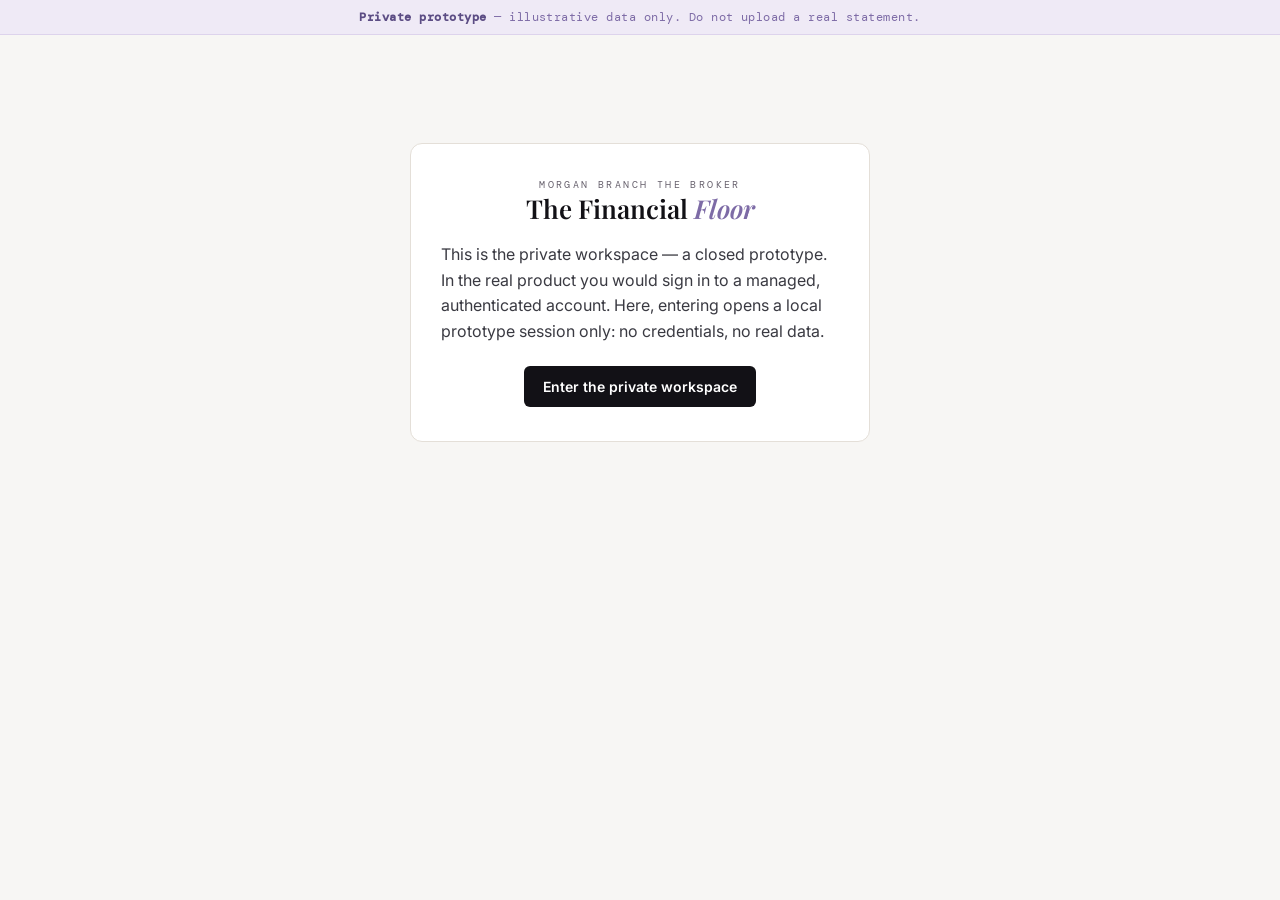
==== financial-floor-app/index.html @ 2bfbcd6f "Host Financial Floor prototype on the live site + link from the Floor page Adds the closed, illustra" ====
<!doctype html>
<html lang="en">
<head>
<meta charset="UTF-8">
<meta name="viewport" content="width=device-width, initial-scale=1.0">
<meta name="robots" content="noindex, nofollow">
<title>Financial Floor Prototype</title>
<link rel="preconnect" href="https://fonts.googleapis.com"><link rel="preconnect" href="https://fonts.gstatic.com" crossorigin><link href="https://fonts.googleapis.com/css2?family=DM+Mono:wght@400;500&family=Inter:wght@400;500;600;700&family=Playfair+Display:ital,wght@0,500;0,600;0,700;1,600&display=swap" rel="stylesheet">
<style>
:root {
  --paper: #f7f6f4; --ink: #121116; --powder: #b8d4e8; --lav: #c9b8e8; --violet: #7d6ba6;
  --muted: #69636f; --body: #3a3a42; --line: #e4dfd8; --card: #ffffff;
  --red: #b04a4a; --green: #4a7a5a; --amber: #9a7b33;
  --serif: "Playfair Display", Georgia, serif;
  --sans: "Inter", -apple-system, BlinkMacSystemFont, "Segoe UI", sans-serif;
  --mono: "DM Mono", ui-monospace, Menlo, monospace;
}
* { box-sizing: border-box; }
body { margin: 0; }
#app { background: var(--paper); color: var(--body); font-family: var(--sans); min-height: 100vh; }
.wrap { max-width: 960px; margin: 0 auto; padding: 0 24px 80px; }

.notice { background: #efeaf6; color: var(--violet); border-bottom: 1px solid #ddd3ec; font-family: var(--mono); font-size: 12px; letter-spacing: 0.04em; text-align: center; padding: 9px 16px; }
.notice b { color: #5c4d84; }

.topbar { border-bottom: 1px solid var(--line); background: rgba(247,246,244,0.92); }
.topbar__in { max-width: 960px; margin: 0 auto; padding: 16px 24px; display: flex; align-items: center; justify-content: space-between; gap: 16px; }
.brand__k { font-family: var(--mono); font-size: 10px; letter-spacing: 0.24em; text-transform: uppercase; color: var(--muted); display: block; }
.brand__w { font-family: var(--serif); font-size: 20px; font-weight: 600; color: var(--ink); }
.brand__w em { color: var(--violet); }
.acct { display: flex; align-items: center; gap: 14px; font-size: 13px; color: var(--muted); }
.acct a { color: var(--body); text-decoration: none; border-bottom: 1px solid transparent; cursor: pointer; }
.acct a:hover { border-bottom-color: var(--violet); }

.btn { font-family: var(--sans); font-size: 14px; font-weight: 600; border-radius: 6px; padding: 11px 18px; cursor: pointer; border: 1px solid transparent; text-decoration: none; display: inline-flex; align-items: center; gap: 8px; }
.btn--dark { background: var(--ink); color: #fff; }
.btn--ghost { background: #fff; color: var(--ink); border-color: var(--line); }
.btn--violet { background: var(--violet); color: #fff; }
.btn--danger { background: #fff; color: var(--red); border-color: #e3c3c3; }
.btn:disabled { opacity: 0.5; cursor: not-allowed; }

.eyebrow { font-family: var(--mono); font-size: 11px; letter-spacing: 0.2em; text-transform: uppercase; color: var(--muted); margin: 0 0 10px; }
h1.title { font-family: var(--serif); font-weight: 600; font-size: 30px; line-height: 1.1; color: var(--ink); margin: 0 0 8px; }
h1.title em { color: var(--violet); }
.lede { font-size: 16px; line-height: 1.6; color: var(--body); margin: 0 0 8px; max-width: 62ch; }
.hint { font-size: 13px; color: var(--muted); }

/* sign-in */
.signin { max-width: 460px; margin: 12vh auto 0; text-align: center; }
.signin .card { background: var(--card); border: 1px solid var(--line); border-radius: 12px; padding: 34px 30px; }
.signin .brand__w { font-size: 26px; }
.signin .lede { text-align: left; margin: 16px 0 22px; }

/* workspace */
.section-top { display: flex; align-items: flex-end; justify-content: space-between; gap: 16px; margin: 30px 0 6px; }
.ws-actions { display: flex; gap: 10px; }
.empty { background: #fbfaf8; border: 1px dashed #cdc6bd; border-radius: 12px; padding: 40px 28px; text-align: center; margin-top: 18px; }
.empty h3 { font-family: var(--serif); font-size: 22px; color: var(--ink); margin: 0 0 8px; }
.empty p { color: var(--muted); margin: 0 auto 20px; max-width: 44ch; }
.empty .ws-actions { justify-content: center; }

.months { display: grid; gap: 12px; margin-top: 18px; }
.month { background: var(--card); border: 1px solid var(--line); border-radius: 10px; padding: 18px 20px; display: flex; align-items: center; justify-content: space-between; gap: 16px; }
.month__main { display: flex; align-items: center; gap: 16px; }
.month__label { font-family: var(--serif); font-size: 18px; color: var(--ink); }
.pill { display: inline-flex; align-items: center; gap: 7px; font-family: var(--mono); font-size: 11px; letter-spacing: 0.06em; text-transform: uppercase; padding: 4px 9px; border-radius: 999px; border: 1px solid var(--line); }
.dot { width: 8px; height: 8px; border-radius: 50%; display: inline-block; }
.st-green { color: var(--green); } .st-green .dot { background: var(--green); }
.st-black { color: var(--ink); } .st-black .dot { background: var(--lav); }
.st-red { color: var(--red); } .st-red .dot { background: var(--red); }
.st-review { color: var(--amber); } .st-review .dot { background: var(--amber); }
.month__figs { font-size: 13px; color: var(--muted); }
.month__figs b { color: var(--ink); font-family: var(--mono); font-weight: 500; }
.month__actions { display: flex; gap: 8px; align-items: center; }
.linkbtn { background: none; border: 0; color: var(--violet); cursor: pointer; font-size: 13px; font-weight: 600; }
.del { color: var(--muted); }

/* privacy */
.card { background: var(--card); border: 1px solid var(--line); border-radius: 12px; padding: 28px; margin-top: 18px; }
.card h2 { font-family: var(--serif); font-size: 22px; color: var(--ink); margin: 0 0 10px; }
.card ul { margin: 10px 0 0; padding-left: 18px; }
.card li { margin: 5px 0; font-size: 14px; }
.danger-zone { border-color: #e3c3c3; background: #fdf7f7; }

.crumbs { font-size: 13px; color: var(--muted); margin: 20px 0 0; }
.crumbs a { color: var(--violet); cursor: pointer; text-decoration: none; }
.toast { position: fixed; bottom: 20px; left: 50%; transform: translateX(-50%); background: var(--ink); color: #fff; padding: 10px 16px; border-radius: 8px; font-size: 13px; }

@media (max-width: 640px) {
  .month { flex-direction: column; align-items: flex-start; }
  .section-top { flex-direction: column; align-items: flex-start; }
}

/* ── in-month step screens ── */
.mstep { display: flex; flex-wrap: wrap; gap: 6px; margin: 20px 0 4px; }
.mstep-chip { font-family: var(--mono); font-size: 11px; color: var(--muted); border: 1px solid var(--line); background: #fff; border-radius: 999px; padding: 6px 11px; cursor: pointer; white-space: nowrap; }
.mstep-chip.is-active { background: var(--ink); color: #fff; border-color: var(--ink); }
.mstep-chip.is-done { color: var(--violet); border-color: #ddd3ec; }
.row-actions { display: flex; gap: 10px; margin-top: 22px; flex-wrap: wrap; }
.spacer { flex: 1; }
.fld { display: block; font-size: 13px; color: var(--muted); margin: 14px 0 5px; }
input.in, select.in { font-family: var(--sans); font-size: 14px; padding: 9px 11px; border: 1px solid var(--line); border-radius: 6px; background: #fff; color: var(--ink); }
input.in { width: 160px; }
.income-row { display: flex; align-items: center; gap: 10px; margin-bottom: 8px; }
.income-row .lbl { flex: 1; max-width: 240px; }
.income-total { font-family: var(--serif); font-size: 22px; color: var(--ink); margin-top: 14px; }
.dropzone { border: 1.5px dashed #cdc6bd; border-radius: 10px; padding: 34px; text-align: center; color: var(--muted); background: #fbfaf8; margin-top: 8px; }
.dropzone .lock { font-family: var(--mono); font-size: 12px; letter-spacing: 0.1em; text-transform: uppercase; color: var(--red); }
.class-key { display: grid; grid-template-columns: 1fr 1fr; gap: 8px 22px; background: #fbfaf8; border: 1px solid var(--line); border-radius: 8px; padding: 14px 16px; margin-top: 14px; }
.class-key .ck { font-size: 13px; color: var(--body); line-height: 1.45; }
.k-tag { display: inline-block; font-family: var(--mono); font-size: 10.5px; color: var(--ink); background: #efeaf6; border: 1px solid #ddd3ec; border-radius: 4px; padding: 1px 6px; margin-right: 6px; }
.tbl { width: 100%; border-collapse: collapse; margin-top: 14px; font-size: 13.5px; }
.tbl th { text-align: left; font-family: var(--mono); font-size: 10.5px; letter-spacing: 0.1em; text-transform: uppercase; color: var(--muted); padding: 8px 10px; border-bottom: 1px solid var(--line); }
.tbl td { padding: 8px 10px; border-bottom: 1px solid #f0ece5; vertical-align: middle; }
.tbl input.amt { width: 88px; }
.tbl select.in { font-size: 13px; padding: 6px 8px; }
.tbl .desc { color: var(--ink); }
.tbl tr.dep td { background: #f7f4fb; }
.tag { font-family: var(--mono); font-size: 10px; letter-spacing: 0.08em; text-transform: uppercase; color: var(--violet); border: 1px solid #ddd3ec; border-radius: 4px; padding: 1px 6px; }
.snap { background: var(--ink); color: #e7e6f2; border-radius: 12px; padding: 28px; margin-top: 4px; }
.snap .k { font-family: var(--mono); font-size: 10.5px; letter-spacing: 0.2em; text-transform: uppercase; color: #9a94a6; }
.snap .status { display: inline-flex; align-items: center; gap: 9px; font-family: var(--mono); font-size: 13px; letter-spacing: 0.08em; text-transform: uppercase; margin: 6px 0 18px; }
.snap .status.st-green { color: #7fd0a0; } .snap .status.st-green .dot { background: #7fd0a0; }
.snap .status.st-black { color: var(--lav); } .snap .status.st-black .dot { background: var(--lav); }
.snap .status.st-red { color: #e59a9a; } .snap .status.st-red .dot { background: #e59a9a; }
.snap .status.st-review { color: #e6c877; } .snap .status.st-review .dot { background: #e6c877; }
.snap .big { font-family: var(--serif); font-size: 46px; font-weight: 600; color: #fff; line-height: 1; }
.snap .figs { display: grid; grid-template-columns: repeat(3, 1fr); gap: 14px 20px; margin-top: 22px; border-top: 1px solid rgba(255,255,255,0.12); padding-top: 20px; }
.snap .fig .n { font-family: var(--serif); font-size: 22px; color: #fff; }
.snap .fig.lav .n { color: var(--lav); }
.snap .cats { margin-top: 20px; border-top: 1px solid rgba(255,255,255,0.12); padding-top: 16px; }
.snap .cats .crow { display: flex; justify-content: space-between; font-size: 13px; padding: 3px 0; color: #cfcbd8; }
.snap .cats .crow b { font-family: var(--mono); font-weight: 500; color: #fff; }
.read { display: grid; gap: 16px; margin-top: 4px; }
.read .item { border-left: 3px solid var(--lav); padding: 2px 0 2px 16px; }
.read .item .q { font-family: var(--mono); font-size: 10.5px; letter-spacing: 0.14em; text-transform: uppercase; color: var(--muted); margin-bottom: 4px; }
.read .item .a { font-size: 15px; color: var(--ink); line-height: 1.5; }
.gate { background: #fbfaf8; border: 1px dashed #cdc6bd; border-radius: 10px; padding: 22px; color: var(--muted); }
.routes { display: grid; grid-template-columns: repeat(3, 1fr); gap: 14px; margin-top: 16px; }
.route { border: 1px solid var(--line); border-radius: 10px; padding: 20px; background: #fff; cursor: pointer; text-align: left; }
.route.is-sel { border-color: var(--violet); box-shadow: 0 0 0 1px var(--violet) inset; }
.route h3 { font-family: var(--serif); font-size: 19px; color: var(--ink); margin: 0 0 6px; }
.route p { font-size: 13px; color: var(--body); margin: 0; line-height: 1.5; }
.cmp { width: 100%; border-collapse: collapse; margin-top: 4px; font-size: 14px; }
.cmp th, .cmp td { text-align: right; padding: 10px 12px; border-bottom: 1px solid var(--line); }
.cmp th:first-child, .cmp td:first-child { text-align: left; color: var(--muted); font-family: var(--mono); font-size: 12px; }
.cmp .up { color: var(--red); } .cmp .down { color: var(--green); }
.changed { background: #f4f1fb; border: 1px solid #ddd3ec; border-radius: 10px; padding: 18px; margin-top: 16px; font-size: 15px; line-height: 1.6; color: var(--ink); }
@media (max-width: 720px) { .class-key, .snap .figs, .routes { grid-template-columns: 1fr; } }

/* wide-table scroll container (page body never scrolls sideways) */
.table-scroll { overflow-x: auto; -webkit-overflow-scrolling: touch; margin-top: 14px; }
.table-scroll .tbl { margin-top: 0; min-width: 640px; }
.table-scroll .cmp { margin-top: 0; min-width: 520px; }
/* grouped snapshot breakdown (Fixed / Variable, each with categories + subtotal) */
.snap .cat-group { margin-bottom: 16px; }
.snap .cat-group:last-child { margin-bottom: 0; }
.snap .cat-head { display: flex; justify-content: space-between; align-items: baseline; font-family: var(--mono); font-size: 11px; letter-spacing: 0.1em; text-transform: uppercase; color: var(--lav); padding-bottom: 7px; margin-bottom: 6px; border-bottom: 1px solid rgba(255,255,255,0.14); }
.snap .cat-head b { color: #fff; font-size: 13px; }

</style>
</head>
<body>
<div id="app"></div>
<script>
"use strict";(()=>{var Lt=Object.defineProperty;var jr=(t,e,r)=>e in t?Lt(t,e,{enumerable:!0,configurable:!0,writable:!0,value:r}):t[e]=r;var Mr=(t,e)=>{for(var r in e)Lt(t,r,{get:e[r],enumerable:!0})};var K=(t,e,r)=>jr(t,typeof e!="symbol"?e+"":e,r);var _={};Mr(_,{BRAND:()=>dn,DIRTY:()=>le,EMPTY_PATH:()=>Vr,INVALID:()=>g,NEVER:()=>Yn,OK:()=>D,ParseStatus:()=>C,Schema:()=>x,ZodAny:()=>se,ZodArray:()=>ee,ZodBigInt:()=>fe,ZodBoolean:()=>me,ZodBranded:()=>We,ZodCatch:()=>Te,ZodDate:()=>he,ZodDefault:()=>Ee,ZodDiscriminatedUnion:()=>at,ZodEffects:()=>F,ZodEnum:()=>we,ZodError:()=>$,ZodFirstPartyTypeKind:()=>v,ZodFunction:()=>ot,ZodIntersection:()=>_e,ZodIssueCode:()=>d,ZodLazy:()=>be,ZodLiteral:()=>xe,ZodMap:()=>$e,ZodNaN:()=>je,ZodNativeEnum:()=>ke,ZodNever:()=>V,ZodNull:()=>ge,ZodNullable:()=>H,ZodNumber:()=>pe,ZodObject:()=>P,ZodOptional:()=>U,ZodParsedType:()=>f,ZodPipeline:()=>Ye,ZodPromise:()=>ae,ZodReadonly:()=>Se,ZodRecord:()=>it,ZodSchema:()=>x,ZodSet:()=>Pe,ZodString:()=>ne,ZodSymbol:()=>Ne,ZodTransformer:()=>F,ZodTuple:()=>Y,ZodType:()=>x,ZodUndefined:()=>ye,ZodUnion:()=>ve,ZodUnknown:()=>X,ZodVoid:()=>De,addIssueToContext:()=>p,any:()=>_n,array:()=>kn,bigint:()=>mn,boolean:()=>Kt,coerce:()=>Wn,custom:()=>Wt,date:()=>hn,datetimeRegex:()=>qt,defaultErrorMap:()=>Q,discriminatedUnion:()=>Rn,effect:()=>Ln,enum:()=>jn,function:()=>Dn,getErrorMap:()=>Ie,getParsedType:()=>W,instanceof:()=>pn,intersection:()=>On,isAborted:()=>nt,isAsync:()=>Ce,isDirty:()=>st,isValid:()=>re,late:()=>ln,lazy:()=>$n,literal:()=>Pn,makeIssue:()=>Ge,map:()=>An,nan:()=>fn,nativeEnum:()=>Mn,never:()=>xn,null:()=>vn,nullable:()=>Vn,number:()=>Ht,object:()=>En,objectUtil:()=>Tt,oboolean:()=>Gn,onumber:()=>qn,optional:()=>Fn,ostring:()=>Zn,pipeline:()=>zn,preprocess:()=>Bn,promise:()=>Un,quotelessJson:()=>Ur,record:()=>Cn,set:()=>Nn,setErrorMap:()=>Fr,strictObject:()=>Tn,string:()=>Yt,symbol:()=>yn,transformer:()=>Ln,tuple:()=>In,undefined:()=>gn,union:()=>Sn,unknown:()=>bn,util:()=>k,void:()=>wn});var k;(function(t){t.assertEqual=s=>{};function e(s){}t.assertIs=e;function r(s){throw new Error}t.assertNever=r,t.arrayToEnum=s=>{let a={};for(let o of s)a[o]=o;return a},t.getValidEnumValues=s=>{let a=t.objectKeys(s).filter(i=>typeof s[s[i]]!="number"),o={};for(let i of a)o[i]=s[i];return t.objectValues(o)},t.objectValues=s=>t.objectKeys(s).map(function(a){return s[a]}),t.objectKeys=typeof Object.keys=="function"?s=>Object.keys(s):s=>{let a=[];for(let o in s)Object.prototype.hasOwnProperty.call(s,o)&&a.push(o);return a},t.find=(s,a)=>{for(let o of s)if(a(o))return o},t.isInteger=typeof Number.isInteger=="function"?s=>Number.isInteger(s):s=>typeof s=="number"&&Number.isFinite(s)&&Math.floor(s)===s;function n(s,a=" | "){return s.map(o=>typeof o=="string"?`'${o}'`:o).join(a)}t.joinValues=n,t.jsonStringifyReplacer=(s,a)=>typeof a=="bigint"?a.toString():a})(k||(k={}));var Tt;(function(t){t.mergeShapes=(e,r)=>({...e,...r})})(Tt||(Tt={}));var f=k.arrayToEnum(["string","nan","number","integer","float","boolean","date","bigint","symbol","function","undefined","null","array","object","unknown","promise","void","never","map","set"]),W=t=>{switch(typeof t){case"undefined":return f.undefined;case"string":return f.string;case"number":return Number.isNaN(t)?f.nan:f.number;case"boolean":return f.boolean;case"function":return f.function;case"bigint":return f.bigint;case"symbol":return f.symbol;case"object":return Array.isArray(t)?f.array:t===null?f.null:t.then&&typeof t.then=="function"&&t.catch&&typeof t.catch=="function"?f.promise:typeof Map<"u"&&t instanceof Map?f.map:typeof Set<"u"&&t instanceof Set?f.set:typeof Date<"u"&&t instanceof Date?f.date:f.object;default:return f.unknown}};var d=k.arrayToEnum(["invalid_type","invalid_literal","custom","invalid_union","invalid_union_discriminator","invalid_enum_value","unrecognized_keys","invalid_arguments","invalid_return_type","invalid_date","invalid_string","too_small","too_big","invalid_intersection_types","not_multiple_of","not_finite"]),Ur=t=>JSON.stringify(t,null,2).replace(/"([^"]+)":/g,"$1:"),$=class t extends Error{get errors(){return this.issues}constructor(e){super(),this.issues=[],this.addIssue=n=>{this.issues=[...this.issues,n]},this.addIssues=(n=[])=>{this.issues=[...this.issues,...n]};let r=new.target.prototype;Object.setPrototypeOf?Object.setPrototypeOf(this,r):this.__proto__=r,this.name="ZodError",this.issues=e}format(e){let r=e||function(a){return a.message},n={_errors:[]},s=a=>{for(let o of a.issues)if(o.code==="invalid_union")o.unionErrors.map(s);else if(o.code==="invalid_return_type")s(o.returnTypeError);else if(o.code==="invalid_arguments")s(o.argumentsError);else if(o.path.length===0)n._errors.push(r(o));else{let i=n,c=0;for(;c<o.path.length;){let u=o.path[c];c===o.path.length-1?(i[u]=i[u]||{_errors:[]},i[u]._errors.push(r(o))):i[u]=i[u]||{_errors:[]},i=i[u],c++}}};return s(this),n}static assert(e){if(!(e instanceof t))throw new Error(`Not a ZodError: ${e}`)}toString(){return this.message}get message(){return JSON.stringify(this.issues,k.jsonStringifyReplacer,2)}get isEmpty(){return this.issues.length===0}flatten(e=r=>r.message){let r={},n=[];for(let s of this.issues)if(s.path.length>0){let a=s.path[0];r[a]=r[a]||[],r[a].push(e(s))}else n.push(e(s));return{formErrors:n,fieldErrors:r}}get formErrors(){return this.flatten()}};$.create=t=>new $(t);var Lr=(t,e)=>{let r;switch(t.code){case d.invalid_type:t.received===f.undefined?r="Required":r=`Expected ${t.expected}, received ${t.received}`;break;case d.invalid_literal:r=`Invalid literal value, expected ${JSON.stringify(t.expected,k.jsonStringifyReplacer)}`;break;case d.unrecognized_keys:r=`Unrecognized key(s) in object: ${k.joinValues(t.keys,", ")}`;break;case d.invalid_union:r="Invalid input";break;case d.invalid_union_discriminator:r=`Invalid discriminator value. Expected ${k.joinValues(t.options)}`;break;case d.invalid_enum_value:r=`Invalid enum value. Expected ${k.joinValues(t.options)}, received '${t.received}'`;break;case d.invalid_arguments:r="Invalid function arguments";break;case d.invalid_return_type:r="Invalid function return type";break;case d.invalid_date:r="Invalid date";break;case d.invalid_string:typeof t.validation=="object"?"includes"in t.validation?(r=`Invalid input: must include "${t.validation.includes}"`,typeof t.validation.position=="number"&&(r=`${r} at one or more positions greater than or equal to ${t.validation.position}`)):"startsWith"in t.validation?r=`Invalid input: must start with "${t.validation.startsWith}"`:"endsWith"in t.validation?r=`Invalid input: must end with "${t.validation.endsWith}"`:k.assertNever(t.validation):t.validation!=="regex"?r=`Invalid ${t.validation}`:r="Invalid";break;case d.too_small:t.type==="array"?r=`Array must contain ${t.exact?"exactly":t.inclusive?"at least":"more than"} ${t.minimum} element(s)`:t.type==="string"?r=`String must contain ${t.exact?"exactly":t.inclusive?"at least":"over"} ${t.minimum} character(s)`:t.type==="number"?r=`Number must be ${t.exact?"exactly equal to ":t.inclusive?"greater than or equal to ":"greater than "}${t.minimum}`:t.type==="bigint"?r=`Number must be ${t.exact?"exactly equal to ":t.inclusive?"greater than or equal to ":"greater than "}${t.minimum}`:t.type==="date"?r=`Date must be ${t.exact?"exactly equal to ":t.inclusive?"greater than or equal to ":"greater than "}${new Date(Number(t.minimum))}`:r="Invalid input";break;case d.too_big:t.type==="array"?r=`Array must contain ${t.exact?"exactly":t.inclusive?"at most":"less than"} ${t.maximum} element(s)`:t.type==="string"?r=`String must contain ${t.exact?"exactly":t.inclusive?"at most":"under"} ${t.maximum} character(s)`:t.type==="number"?r=`Number must be ${t.exact?"exactly":t.inclusive?"less than or equal to":"less than"} ${t.maximum}`:t.type==="bigint"?r=`BigInt must be ${t.exact?"exactly":t.inclusive?"less than or equal to":"less than"} ${t.maximum}`:t.type==="date"?r=`Date must be ${t.exact?"exactly":t.inclusive?"smaller than or equal to":"smaller than"} ${new Date(Number(t.maximum))}`:r="Invalid input";break;case d.custom:r="Invalid input";break;case d.invalid_intersection_types:r="Intersection results could not be merged";break;case d.not_multiple_of:r=`Number must be a multiple of ${t.multipleOf}`;break;case d.not_finite:r="Number must be finite";break;default:r=e.defaultError,k.assertNever(t)}return{message:r}},Q=Lr;var Ft=Q;function Fr(t){Ft=t}function Ie(){return Ft}var Ge=t=>{let{data:e,path:r,errorMaps:n,issueData:s}=t,a=[...r,...s.path||[]],o={...s,path:a};if(s.message!==void 0)return{...s,path:a,message:s.message};let i="",c=n.filter(u=>!!u).slice().reverse();for(let u of c)i=u(o,{data:e,defaultError:i}).message;return{...s,path:a,message:i}},Vr=[];function p(t,e){let r=Ie(),n=Ge({issueData:e,data:t.data,path:t.path,errorMaps:[t.common.contextualErrorMap,t.schemaErrorMap,r,r===Q?void 0:Q].filter(s=>!!s)});t.common.issues.push(n)}var C=class t{constructor(){this.value="valid"}dirty(){this.value==="valid"&&(this.value="dirty")}abort(){this.value!=="aborted"&&(this.value="aborted")}static mergeArray(e,r){let n=[];for(let s of r){if(s.status==="aborted")return g;s.status==="dirty"&&e.dirty(),n.push(s.value)}return{status:e.value,value:n}}static async mergeObjectAsync(e,r){let n=[];for(let s of r){let a=await s.key,o=await s.value;n.push({key:a,value:o})}return t.mergeObjectSync(e,n)}static mergeObjectSync(e,r){let n={};for(let s of r){let{key:a,value:o}=s;if(a.status==="aborted"||o.status==="aborted")return g;a.status==="dirty"&&e.dirty(),o.status==="dirty"&&e.dirty(),a.value!=="__proto__"&&(typeof o.value<"u"||s.alwaysSet)&&(n[a.value]=o.value)}return{status:e.value,value:n}}},g=Object.freeze({status:"aborted"}),le=t=>({status:"dirty",value:t}),D=t=>({status:"valid",value:t}),nt=t=>t.status==="aborted",st=t=>t.status==="dirty",re=t=>t.status==="valid",Ce=t=>typeof Promise<"u"&&t instanceof Promise;var h;(function(t){t.errToObj=e=>typeof e=="string"?{message:e}:e||{},t.toString=e=>typeof e=="string"?e:e?.message})(h||(h={}));var L=class{constructor(e,r,n,s){this._cachedPath=[],this.parent=e,this.data=r,this._path=n,this._key=s}get path(){return this._cachedPath.length||(Array.isArray(this._key)?this._cachedPath.push(...this._path,...this._key):this._cachedPath.push(...this._path,this._key)),this._cachedPath}},Vt=(t,e)=>{if(re(e))return{success:!0,data:e.value};if(!t.common.issues.length)throw new Error("Validation failed but no issues detected.");return{success:!1,get error(){if(this._error)return this._error;let r=new $(t.common.issues);return this._error=r,this._error}}};function b(t){if(!t)return{};let{errorMap:e,invalid_type_error:r,required_error:n,description:s}=t;if(e&&(r||n))throw new Error(`Can't use "invalid_type_error" or "required_error" in conjunction with custom error map.`);return e?{errorMap:e,description:s}:{errorMap:(o,i)=>{let{message:c}=t;return o.code==="invalid_enum_value"?{message:c??i.defaultError}:typeof i.data>"u"?{message:c??n??i.defaultError}:o.code!=="invalid_type"?{message:i.defaultError}:{message:c??r??i.defaultError}},description:s}}var x=class{get description(){return this._def.description}_getType(e){return W(e.data)}_getOrReturnCtx(e,r){return r||{common:e.parent.common,data:e.data,parsedType:W(e.data),schemaErrorMap:this._def.errorMap,path:e.path,parent:e.parent}}_processInputParams(e){return{status:new C,ctx:{common:e.parent.common,data:e.data,parsedType:W(e.data),schemaErrorMap:this._def.errorMap,path:e.path,parent:e.parent}}}_parseSync(e){let r=this._parse(e);if(Ce(r))throw new Error("Synchronous parse encountered promise.");return r}_parseAsync(e){let r=this._parse(e);return Promise.resolve(r)}parse(e,r){let n=this.safeParse(e,r);if(n.success)return n.data;throw n.error}safeParse(e,r){let n={common:{issues:[],async:r?.async??!1,contextualErrorMap:r?.errorMap},path:r?.path||[],schemaErrorMap:this._def.errorMap,parent:null,data:e,parsedType:W(e)},s=this._parseSync({data:e,path:n.path,parent:n});return Vt(n,s)}"~validate"(e){let r={common:{issues:[],async:!!this["~standard"].async},path:[],schemaErrorMap:this._def.errorMap,parent:null,data:e,parsedType:W(e)};if(!this["~standard"].async)try{let n=this._parseSync({data:e,path:[],parent:r});return re(n)?{value:n.value}:{issues:r.common.issues}}catch(n){n?.message?.toLowerCase()?.includes("encountered")&&(this["~standard"].async=!0),r.common={issues:[],async:!0}}return this._parseAsync({data:e,path:[],parent:r}).then(n=>re(n)?{value:n.value}:{issues:r.common.issues})}async parseAsync(e,r){let n=await this.safeParseAsync(e,r);if(n.success)return n.data;throw n.error}async safeParseAsync(e,r){let n={common:{issues:[],contextualErrorMap:r?.errorMap,async:!0},path:r?.path||[],schemaErrorMap:this._def.errorMap,parent:null,data:e,parsedType:W(e)},s=this._parse({data:e,path:n.path,parent:n}),a=await(Ce(s)?s:Promise.resolve(s));return Vt(n,a)}refine(e,r){let n=s=>typeof r=="string"||typeof r>"u"?{message:r}:typeof r=="function"?r(s):r;return this._refinement((s,a)=>{let o=e(s),i=()=>a.addIssue({code:d.custom,...n(s)});return typeof Promise<"u"&&o instanceof Promise?o.then(c=>c?!0:(i(),!1)):o?!0:(i(),!1)})}refinement(e,r){return this._refinement((n,s)=>e(n)?!0:(s.addIssue(typeof r=="function"?r(n,s):r),!1))}_refinement(e){return new F({schema:this,typeName:v.ZodEffects,effect:{type:"refinement",refinement:e}})}superRefine(e){return this._refinement(e)}constructor(e){this.spa=this.safeParseAsync,this._def=e,this.parse=this.parse.bind(this),this.safeParse=this.safeParse.bind(this),this.parseAsync=this.parseAsync.bind(this),this.safeParseAsync=this.safeParseAsync.bind(this),this.spa=this.spa.bind(this),this.refine=this.refine.bind(this),this.refinement=this.refinement.bind(this),this.superRefine=this.superRefine.bind(this),this.optional=this.optional.bind(this),this.nullable=this.nullable.bind(this),this.nullish=this.nullish.bind(this),this.array=this.array.bind(this),this.promise=this.promise.bind(this),this.or=this.or.bind(this),this.and=this.and.bind(this),this.transform=this.transform.bind(this),this.brand=this.brand.bind(this),this.default=this.default.bind(this),this.catch=this.catch.bind(this),this.describe=this.describe.bind(this),this.pipe=this.pipe.bind(this),this.readonly=this.readonly.bind(this),this.isNullable=this.isNullable.bind(this),this.isOptional=this.isOptional.bind(this),this["~standard"]={version:1,vendor:"zod",validate:r=>this["~validate"](r)}}optional(){return U.create(this,this._def)}nullable(){return H.create(this,this._def)}nullish(){return this.nullable().optional()}array(){return ee.create(this)}promise(){return ae.create(this,this._def)}or(e){return ve.create([this,e],this._def)}and(e){return _e.create(this,e,this._def)}transform(e){return new F({...b(this._def),schema:this,typeName:v.ZodEffects,effect:{type:"transform",transform:e}})}default(e){let r=typeof e=="function"?e:()=>e;return new Ee({...b(this._def),innerType:this,defaultValue:r,typeName:v.ZodDefault})}brand(){return new We({typeName:v.ZodBranded,type:this,...b(this._def)})}catch(e){let r=typeof e=="function"?e:()=>e;return new Te({...b(this._def),innerType:this,catchValue:r,typeName:v.ZodCatch})}describe(e){let r=this.constructor;return new r({...this._def,description:e})}pipe(e){return Ye.create(this,e)}readonly(){return Se.create(this)}isOptional(){return this.safeParse(void 0).success}isNullable(){return this.safeParse(null).success}},Br=/^c[^\s-]{8,}$/i,zr=/^[0-9a-z]+$/,Zr=/^[0-9A-HJKMNP-TV-Z]{26}$/i,qr=/^[0-9a-fA-F]{8}\b-[0-9a-fA-F]{4}\b-[0-9a-fA-F]{4}\b-[0-9a-fA-F]{4}\b-[0-9a-fA-F]{12}$/i,Gr=/^[a-z0-9_-]{21}$/i,Wr=/^[A-Za-z0-9-_]+\.[A-Za-z0-9-_]+\.[A-Za-z0-9-_]*$/,Yr=/^[-+]?P(?!$)(?:(?:[-+]?\d+Y)|(?:[-+]?\d+[.,]\d+Y$))?(?:(?:[-+]?\d+M)|(?:[-+]?\d+[.,]\d+M$))?(?:(?:[-+]?\d+W)|(?:[-+]?\d+[.,]\d+W$))?(?:(?:[-+]?\d+D)|(?:[-+]?\d+[.,]\d+D$))?(?:T(?=[\d+-])(?:(?:[-+]?\d+H)|(?:[-+]?\d+[.,]\d+H$))?(?:(?:[-+]?\d+M)|(?:[-+]?\d+[.,]\d+M$))?(?:[-+]?\d+(?:[.,]\d+)?S)?)??$/,Hr=/^(?!\.)(?!.*\.\.)([A-Z0-9_'+\-\.]*)[A-Z0-9_+-]@([A-Z0-9][A-Z0-9\-]*\.)+[A-Z]{2,}$/i,Kr="^(\\p{Extended_Pictographic}|\\p{Emoji_Component})+$",St,Qr=/^(?:(?:25[0-5]|2[0-4][0-9]|1[0-9][0-9]|[1-9][0-9]|[0-9])\.){3}(?:25[0-5]|2[0-4][0-9]|1[0-9][0-9]|[1-9][0-9]|[0-9])$/,Jr=/^(?:(?:25[0-5]|2[0-4][0-9]|1[0-9][0-9]|[1-9][0-9]|[0-9])\.){3}(?:25[0-5]|2[0-4][0-9]|1[0-9][0-9]|[1-9][0-9]|[0-9])\/(3[0-2]|[12]?[0-9])$/,Xr=/^(([0-9a-fA-F]{1,4}:){7,7}[0-9a-fA-F]{1,4}|([0-9a-fA-F]{1,4}:){1,7}:|([0-9a-fA-F]{1,4}:){1,6}:[0-9a-fA-F]{1,4}|([0-9a-fA-F]{1,4}:){1,5}(:[0-9a-fA-F]{1,4}){1,2}|([0-9a-fA-F]{1,4}:){1,4}(:[0-9a-fA-F]{1,4}){1,3}|([0-9a-fA-F]{1,4}:){1,3}(:[0-9a-fA-F]{1,4}){1,4}|([0-9a-fA-F]{1,4}:){1,2}(:[0-9a-fA-F]{1,4}){1,5}|[0-9a-fA-F]{1,4}:((:[0-9a-fA-F]{1,4}){1,6})|:((:[0-9a-fA-F]{1,4}){1,7}|:)|fe80:(:[0-9a-fA-F]{0,4}){0,4}%[0-9a-zA-Z]{1,}|::(ffff(:0{1,4}){0,1}:){0,1}((25[0-5]|(2[0-4]|1{0,1}[0-9]){0,1}[0-9])\.){3,3}(25[0-5]|(2[0-4]|1{0,1}[0-9]){0,1}[0-9])|([0-9a-fA-F]{1,4}:){1,4}:((25[0-5]|(2[0-4]|1{0,1}[0-9]){0,1}[0-9])\.){3,3}(25[0-5]|(2[0-4]|1{0,1}[0-9]){0,1}[0-9]))$/,en=/^(([0-9a-fA-F]{1,4}:){7,7}[0-9a-fA-F]{1,4}|([0-9a-fA-F]{1,4}:){1,7}:|([0-9a-fA-F]{1,4}:){1,6}:[0-9a-fA-F]{1,4}|([0-9a-fA-F]{1,4}:){1,5}(:[0-9a-fA-F]{1,4}){1,2}|([0-9a-fA-F]{1,4}:){1,4}(:[0-9a-fA-F]{1,4}){1,3}|([0-9a-fA-F]{1,4}:){1,3}(:[0-9a-fA-F]{1,4}){1,4}|([0-9a-fA-F]{1,4}:){1,2}(:[0-9a-fA-F]{1,4}){1,5}|[0-9a-fA-F]{1,4}:((:[0-9a-fA-F]{1,4}){1,6})|:((:[0-9a-fA-F]{1,4}){1,7}|:)|fe80:(:[0-9a-fA-F]{0,4}){0,4}%[0-9a-zA-Z]{1,}|::(ffff(:0{1,4}){0,1}:){0,1}((25[0-5]|(2[0-4]|1{0,1}[0-9]){0,1}[0-9])\.){3,3}(25[0-5]|(2[0-4]|1{0,1}[0-9]){0,1}[0-9])|([0-9a-fA-F]{1,4}:){1,4}:((25[0-5]|(2[0-4]|1{0,1}[0-9]){0,1}[0-9])\.){3,3}(25[0-5]|(2[0-4]|1{0,1}[0-9]){0,1}[0-9]))\/(12[0-8]|1[01][0-9]|[1-9]?[0-9])$/,tn=/^([0-9a-zA-Z+/]{4})*(([0-9a-zA-Z+/]{2}==)|([0-9a-zA-Z+/]{3}=))?$/,rn=/^([0-9a-zA-Z-_]{4})*(([0-9a-zA-Z-_]{2}(==)?)|([0-9a-zA-Z-_]{3}(=)?))?$/,zt="((\\d\\d[2468][048]|\\d\\d[13579][26]|\\d\\d0[48]|[02468][048]00|[13579][26]00)-02-29|\\d{4}-((0[13578]|1[02])-(0[1-9]|[12]\\d|3[01])|(0[469]|11)-(0[1-9]|[12]\\d|30)|(02)-(0[1-9]|1\\d|2[0-8])))",nn=new RegExp(`^${zt}$`);function Zt(t){let e="[0-5]\\d";t.precision?e=`${e}\\.\\d{${t.precision}}`:t.precision==null&&(e=`${e}(\\.\\d+)?`);let r=t.precision?"+":"?";return`([01]\\d|2[0-3]):[0-5]\\d(:${e})${r}`}function sn(t){return new RegExp(`^${Zt(t)}$`)}function qt(t){let e=`${zt}T${Zt(t)}`,r=[];return r.push(t.local?"Z?":"Z"),t.offset&&r.push("([+-]\\d{2}:?\\d{2})"),e=`${e}(${r.join("|")})`,new RegExp(`^${e}$`)}function an(t,e){return!!((e==="v4"||!e)&&Qr.test(t)||(e==="v6"||!e)&&Xr.test(t))}function on(t,e){if(!Wr.test(t))return!1;try{let[r]=t.split(".");if(!r)return!1;let n=r.replace(/-/g,"+").replace(/_/g,"/").padEnd(r.length+(4-r.length%4)%4,"="),s=JSON.parse(atob(n));return!(typeof s!="object"||s===null||"typ"in s&&s?.typ!=="JWT"||!s.alg||e&&s.alg!==e)}catch{return!1}}function cn(t,e){return!!((e==="v4"||!e)&&Jr.test(t)||(e==="v6"||!e)&&en.test(t))}var ne=class t extends x{_parse(e){if(this._def.coerce&&(e.data=String(e.data)),this._getType(e)!==f.string){let a=this._getOrReturnCtx(e);return p(a,{code:d.invalid_type,expected:f.string,received:a.parsedType}),g}let n=new C,s;for(let a of this._def.checks)if(a.kind==="min")e.data.length<a.value&&(s=this._getOrReturnCtx(e,s),p(s,{code:d.too_small,minimum:a.value,type:"string",inclusive:!0,exact:!1,message:a.message}),n.dirty());else if(a.kind==="max")e.data.length>a.value&&(s=this._getOrReturnCtx(e,s),p(s,{code:d.too_big,maximum:a.value,type:"string",inclusive:!0,exact:!1,message:a.message}),n.dirty());else if(a.kind==="length"){let o=e.data.length>a.value,i=e.data.length<a.value;(o||i)&&(s=this._getOrReturnCtx(e,s),o?p(s,{code:d.too_big,maximum:a.value,type:"string",inclusive:!0,exact:!0,message:a.message}):i&&p(s,{code:d.too_small,minimum:a.value,type:"string",inclusive:!0,exact:!0,message:a.message}),n.dirty())}else if(a.kind==="email")Hr.test(e.data)||(s=this._getOrReturnCtx(e,s),p(s,{validation:"email",code:d.invalid_string,message:a.message}),n.dirty());else if(a.kind==="emoji")St||(St=new RegExp(Kr,"u")),St.test(e.data)||(s=this._getOrReturnCtx(e,s),p(s,{validation:"emoji",code:d.invalid_string,message:a.message}),n.dirty());else if(a.kind==="uuid")qr.test(e.data)||(s=this._getOrReturnCtx(e,s),p(s,{validation:"uuid",code:d.invalid_string,message:a.message}),n.dirty());else if(a.kind==="nanoid")Gr.test(e.data)||(s=this._getOrReturnCtx(e,s),p(s,{validation:"nanoid",code:d.invalid_string,message:a.message}),n.dirty());else if(a.kind==="cuid")Br.test(e.data)||(s=this._getOrReturnCtx(e,s),p(s,{validation:"cuid",code:d.invalid_string,message:a.message}),n.dirty());else if(a.kind==="cuid2")zr.test(e.data)||(s=this._getOrReturnCtx(e,s),p(s,{validation:"cuid2",code:d.invalid_string,message:a.message}),n.dirty());else if(a.kind==="ulid")Zr.test(e.data)||(s=this._getOrReturnCtx(e,s),p(s,{validation:"ulid",code:d.invalid_string,message:a.message}),n.dirty());else if(a.kind==="url")try{new URL(e.data)}catch{s=this._getOrReturnCtx(e,s),p(s,{validation:"url",code:d.invalid_string,message:a.message}),n.dirty()}else a.kind==="regex"?(a.regex.lastIndex=0,a.regex.test(e.data)||(s=this._getOrReturnCtx(e,s),p(s,{validation:"regex",code:d.invalid_string,message:a.message}),n.dirty())):a.kind==="trim"?e.data=e.data.trim():a.kind==="includes"?e.data.includes(a.value,a.position)||(s=this._getOrReturnCtx(e,s),p(s,{code:d.invalid_string,validation:{includes:a.value,position:a.position},message:a.message}),n.dirty()):a.kind==="toLowerCase"?e.data=e.data.toLowerCase():a.kind==="toUpperCase"?e.data=e.data.toUpperCase():a.kind==="startsWith"?e.data.startsWith(a.value)||(s=this._getOrReturnCtx(e,s),p(s,{code:d.invalid_string,validation:{startsWith:a.value},message:a.message}),n.dirty()):a.kind==="endsWith"?e.data.endsWith(a.value)||(s=this._getOrReturnCtx(e,s),p(s,{code:d.invalid_string,validation:{endsWith:a.value},message:a.message}),n.dirty()):a.kind==="datetime"?qt(a).test(e.data)||(s=this._getOrReturnCtx(e,s),p(s,{code:d.invalid_string,validation:"datetime",message:a.message}),n.dirty()):a.kind==="date"?nn.test(e.data)||(s=this._getOrReturnCtx(e,s),p(s,{code:d.invalid_string,validation:"date",message:a.message}),n.dirty()):a.kind==="time"?sn(a).test(e.data)||(s=this._getOrReturnCtx(e,s),p(s,{code:d.invalid_string,validation:"time",message:a.message}),n.dirty()):a.kind==="duration"?Yr.test(e.data)||(s=this._getOrReturnCtx(e,s),p(s,{validation:"duration",code:d.invalid_string,message:a.message}),n.dirty()):a.kind==="ip"?an(e.data,a.version)||(s=this._getOrReturnCtx(e,s),p(s,{validation:"ip",code:d.invalid_string,message:a.message}),n.dirty()):a.kind==="jwt"?on(e.data,a.alg)||(s=this._getOrReturnCtx(e,s),p(s,{validation:"jwt",code:d.invalid_string,message:a.message}),n.dirty()):a.kind==="cidr"?cn(e.data,a.version)||(s=this._getOrReturnCtx(e,s),p(s,{validation:"cidr",code:d.invalid_string,message:a.message}),n.dirty()):a.kind==="base64"?tn.test(e.data)||(s=this._getOrReturnCtx(e,s),p(s,{validation:"base64",code:d.invalid_string,message:a.message}),n.dirty()):a.kind==="base64url"?rn.test(e.data)||(s=this._getOrReturnCtx(e,s),p(s,{validation:"base64url",code:d.invalid_string,message:a.message}),n.dirty()):k.assertNever(a);return{status:n.value,value:e.data}}_regex(e,r,n){return this.refinement(s=>e.test(s),{validation:r,code:d.invalid_string,...h.errToObj(n)})}_addCheck(e){return new t({...this._def,checks:[...this._def.checks,e]})}email(e){return this._addCheck({kind:"email",...h.errToObj(e)})}url(e){return this._addCheck({kind:"url",...h.errToObj(e)})}emoji(e){return this._addCheck({kind:"emoji",...h.errToObj(e)})}uuid(e){return this._addCheck({kind:"uuid",...h.errToObj(e)})}nanoid(e){return this._addCheck({kind:"nanoid",...h.errToObj(e)})}cuid(e){return this._addCheck({kind:"cuid",...h.errToObj(e)})}cuid2(e){return this._addCheck({kind:"cuid2",...h.errToObj(e)})}ulid(e){return this._addCheck({kind:"ulid",...h.errToObj(e)})}base64(e){return this._addCheck({kind:"base64",...h.errToObj(e)})}base64url(e){return this._addCheck({kind:"base64url",...h.errToObj(e)})}jwt(e){return this._addCheck({kind:"jwt",...h.errToObj(e)})}ip(e){return this._addCheck({kind:"ip",...h.errToObj(e)})}cidr(e){return this._addCheck({kind:"cidr",...h.errToObj(e)})}datetime(e){return typeof e=="string"?this._addCheck({kind:"datetime",precision:null,offset:!1,local:!1,message:e}):this._addCheck({kind:"datetime",precision:typeof e?.precision>"u"?null:e?.precision,offset:e?.offset??!1,local:e?.local??!1,...h.errToObj(e?.message)})}date(e){return this._addCheck({kind:"date",message:e})}time(e){return typeof e=="string"?this._addCheck({kind:"time",precision:null,message:e}):this._addCheck({kind:"time",precision:typeof e?.precision>"u"?null:e?.precision,...h.errToObj(e?.message)})}duration(e){return this._addCheck({kind:"duration",...h.errToObj(e)})}regex(e,r){return this._addCheck({kind:"regex",regex:e,...h.errToObj(r)})}includes(e,r){return this._addCheck({kind:"includes",value:e,position:r?.position,...h.errToObj(r?.message)})}startsWith(e,r){return this._addCheck({kind:"startsWith",value:e,...h.errToObj(r)})}endsWith(e,r){return this._addCheck({kind:"endsWith",value:e,...h.errToObj(r)})}min(e,r){return this._addCheck({kind:"min",value:e,...h.errToObj(r)})}max(e,r){return this._addCheck({kind:"max",value:e,...h.errToObj(r)})}length(e,r){return this._addCheck({kind:"length",value:e,...h.errToObj(r)})}nonempty(e){return this.min(1,h.errToObj(e))}trim(){return new t({...this._def,checks:[...this._def.checks,{kind:"trim"}]})}toLowerCase(){return new t({...this._def,checks:[...this._def.checks,{kind:"toLowerCase"}]})}toUpperCase(){return new t({...this._def,checks:[...this._def.checks,{kind:"toUpperCase"}]})}get isDatetime(){return!!this._def.checks.find(e=>e.kind==="datetime")}get isDate(){return!!this._def.checks.find(e=>e.kind==="date")}get isTime(){return!!this._def.checks.find(e=>e.kind==="time")}get isDuration(){return!!this._def.checks.find(e=>e.kind==="duration")}get isEmail(){return!!this._def.checks.find(e=>e.kind==="email")}get isURL(){return!!this._def.checks.find(e=>e.kind==="url")}get isEmoji(){return!!this._def.checks.find(e=>e.kind==="emoji")}get isUUID(){return!!this._def.checks.find(e=>e.kind==="uuid")}get isNANOID(){return!!this._def.checks.find(e=>e.kind==="nanoid")}get isCUID(){return!!this._def.checks.find(e=>e.kind==="cuid")}get isCUID2(){return!!this._def.checks.find(e=>e.kind==="cuid2")}get isULID(){return!!this._def.checks.find(e=>e.kind==="ulid")}get isIP(){return!!this._def.checks.find(e=>e.kind==="ip")}get isCIDR(){return!!this._def.checks.find(e=>e.kind==="cidr")}get isBase64(){return!!this._def.checks.find(e=>e.kind==="base64")}get isBase64url(){return!!this._def.checks.find(e=>e.kind==="base64url")}get minLength(){let e=null;for(let r of this._def.checks)r.kind==="min"&&(e===null||r.value>e)&&(e=r.value);return e}get maxLength(){let e=null;for(let r of this._def.checks)r.kind==="max"&&(e===null||r.value<e)&&(e=r.value);return e}};ne.create=t=>new ne({checks:[],typeName:v.ZodString,coerce:t?.coerce??!1,...b(t)});function un(t,e){let r=(t.toString().split(".")[1]||"").length,n=(e.toString().split(".")[1]||"").length,s=r>n?r:n,a=Number.parseInt(t.toFixed(s).replace(".","")),o=Number.parseInt(e.toFixed(s).replace(".",""));return a%o/10**s}var pe=class t extends x{constructor(){super(...arguments),this.min=this.gte,this.max=this.lte,this.step=this.multipleOf}_parse(e){if(this._def.coerce&&(e.data=Number(e.data)),this._getType(e)!==f.number){let a=this._getOrReturnCtx(e);return p(a,{code:d.invalid_type,expected:f.number,received:a.parsedType}),g}let n,s=new C;for(let a of this._def.checks)a.kind==="int"?k.isInteger(e.data)||(n=this._getOrReturnCtx(e,n),p(n,{code:d.invalid_type,expected:"integer",received:"float",message:a.message}),s.dirty()):a.kind==="min"?(a.inclusive?e.data<a.value:e.data<=a.value)&&(n=this._getOrReturnCtx(e,n),p(n,{code:d.too_small,minimum:a.value,type:"number",inclusive:a.inclusive,exact:!1,message:a.message}),s.dirty()):a.kind==="max"?(a.inclusive?e.data>a.value:e.data>=a.value)&&(n=this._getOrReturnCtx(e,n),p(n,{code:d.too_big,maximum:a.value,type:"number",inclusive:a.inclusive,exact:!1,message:a.message}),s.dirty()):a.kind==="multipleOf"?un(e.data,a.value)!==0&&(n=this._getOrReturnCtx(e,n),p(n,{code:d.not_multiple_of,multipleOf:a.value,message:a.message}),s.dirty()):a.kind==="finite"?Number.isFinite(e.data)||(n=this._getOrReturnCtx(e,n),p(n,{code:d.not_finite,message:a.message}),s.dirty()):k.assertNever(a);return{status:s.value,value:e.data}}gte(e,r){return this.setLimit("min",e,!0,h.toString(r))}gt(e,r){return this.setLimit("min",e,!1,h.toString(r))}lte(e,r){return this.setLimit("max",e,!0,h.toString(r))}lt(e,r){return this.setLimit("max",e,!1,h.toString(r))}setLimit(e,r,n,s){return new t({...this._def,checks:[...this._def.checks,{kind:e,value:r,inclusive:n,message:h.toString(s)}]})}_addCheck(e){return new t({...this._def,checks:[...this._def.checks,e]})}int(e){return this._addCheck({kind:"int",message:h.toString(e)})}positive(e){return this._addCheck({kind:"min",value:0,inclusive:!1,message:h.toString(e)})}negative(e){return this._addCheck({kind:"max",value:0,inclusive:!1,message:h.toString(e)})}nonpositive(e){return this._addCheck({kind:"max",value:0,inclusive:!0,message:h.toString(e)})}nonnegative(e){return this._addCheck({kind:"min",value:0,inclusive:!0,message:h.toString(e)})}multipleOf(e,r){return this._addCheck({kind:"multipleOf",value:e,message:h.toString(r)})}finite(e){return this._addCheck({kind:"finite",message:h.toString(e)})}safe(e){return this._addCheck({kind:"min",inclusive:!0,value:Number.MIN_SAFE_INTEGER,message:h.toString(e)})._addCheck({kind:"max",inclusive:!0,value:Number.MAX_SAFE_INTEGER,message:h.toString(e)})}get minValue(){let e=null;for(let r of this._def.checks)r.kind==="min"&&(e===null||r.value>e)&&(e=r.value);return e}get maxValue(){let e=null;for(let r of this._def.checks)r.kind==="max"&&(e===null||r.value<e)&&(e=r.value);return e}get isInt(){return!!this._def.checks.find(e=>e.kind==="int"||e.kind==="multipleOf"&&k.isInteger(e.value))}get isFinite(){let e=null,r=null;for(let n of this._def.checks){if(n.kind==="finite"||n.kind==="int"||n.kind==="multipleOf")return!0;n.kind==="min"?(r===null||n.value>r)&&(r=n.value):n.kind==="max"&&(e===null||n.value<e)&&(e=n.value)}return Number.isFinite(r)&&Number.isFinite(e)}};pe.create=t=>new pe({checks:[],typeName:v.ZodNumber,coerce:t?.coerce||!1,...b(t)});var fe=class t extends x{constructor(){super(...arguments),this.min=this.gte,this.max=this.lte}_parse(e){if(this._def.coerce)try{e.data=BigInt(e.data)}catch{return this._getInvalidInput(e)}if(this._getType(e)!==f.bigint)return this._getInvalidInput(e);let n,s=new C;for(let a of this._def.checks)a.kind==="min"?(a.inclusive?e.data<a.value:e.data<=a.value)&&(n=this._getOrReturnCtx(e,n),p(n,{code:d.too_small,type:"bigint",minimum:a.value,inclusive:a.inclusive,message:a.message}),s.dirty()):a.kind==="max"?(a.inclusive?e.data>a.value:e.data>=a.value)&&(n=this._getOrReturnCtx(e,n),p(n,{code:d.too_big,type:"bigint",maximum:a.value,inclusive:a.inclusive,message:a.message}),s.dirty()):a.kind==="multipleOf"?e.data%a.value!==BigInt(0)&&(n=this._getOrReturnCtx(e,n),p(n,{code:d.not_multiple_of,multipleOf:a.value,message:a.message}),s.dirty()):k.assertNever(a);return{status:s.value,value:e.data}}_getInvalidInput(e){let r=this._getOrReturnCtx(e);return p(r,{code:d.invalid_type,expected:f.bigint,received:r.parsedType}),g}gte(e,r){return this.setLimit("min",e,!0,h.toString(r))}gt(e,r){return this.setLimit("min",e,!1,h.toString(r))}lte(e,r){return this.setLimit("max",e,!0,h.toString(r))}lt(e,r){return this.setLimit("max",e,!1,h.toString(r))}setLimit(e,r,n,s){return new t({...this._def,checks:[...this._def.checks,{kind:e,value:r,inclusive:n,message:h.toString(s)}]})}_addCheck(e){return new t({...this._def,checks:[...this._def.checks,e]})}positive(e){return this._addCheck({kind:"min",value:BigInt(0),inclusive:!1,message:h.toString(e)})}negative(e){return this._addCheck({kind:"max",value:BigInt(0),inclusive:!1,message:h.toString(e)})}nonpositive(e){return this._addCheck({kind:"max",value:BigInt(0),inclusive:!0,message:h.toString(e)})}nonnegative(e){return this._addCheck({kind:"min",value:BigInt(0),inclusive:!0,message:h.toString(e)})}multipleOf(e,r){return this._addCheck({kind:"multipleOf",value:e,message:h.toString(r)})}get minValue(){let e=null;for(let r of this._def.checks)r.kind==="min"&&(e===null||r.value>e)&&(e=r.value);return e}get maxValue(){let e=null;for(let r of this._def.checks)r.kind==="max"&&(e===null||r.value<e)&&(e=r.value);return e}};fe.create=t=>new fe({checks:[],typeName:v.ZodBigInt,coerce:t?.coerce??!1,...b(t)});var me=class extends x{_parse(e){if(this._def.coerce&&(e.data=!!e.data),this._getType(e)!==f.boolean){let n=this._getOrReturnCtx(e);return p(n,{code:d.invalid_type,expected:f.boolean,received:n.parsedType}),g}return D(e.data)}};me.create=t=>new me({typeName:v.ZodBoolean,coerce:t?.coerce||!1,...b(t)});var he=class t extends x{_parse(e){if(this._def.coerce&&(e.data=new Date(e.data)),this._getType(e)!==f.date){let a=this._getOrReturnCtx(e);return p(a,{code:d.invalid_type,expected:f.date,received:a.parsedType}),g}if(Number.isNaN(e.data.getTime())){let a=this._getOrReturnCtx(e);return p(a,{code:d.invalid_date}),g}let n=new C,s;for(let a of this._def.checks)a.kind==="min"?e.data.getTime()<a.value&&(s=this._getOrReturnCtx(e,s),p(s,{code:d.too_small,message:a.message,inclusive:!0,exact:!1,minimum:a.value,type:"date"}),n.dirty()):a.kind==="max"?e.data.getTime()>a.value&&(s=this._getOrReturnCtx(e,s),p(s,{code:d.too_big,message:a.message,inclusive:!0,exact:!1,maximum:a.value,type:"date"}),n.dirty()):k.assertNever(a);return{status:n.value,value:new Date(e.data.getTime())}}_addCheck(e){return new t({...this._def,checks:[...this._def.checks,e]})}min(e,r){return this._addCheck({kind:"min",value:e.getTime(),message:h.toString(r)})}max(e,r){return this._addCheck({kind:"max",value:e.getTime(),message:h.toString(r)})}get minDate(){let e=null;for(let r of this._def.checks)r.kind==="min"&&(e===null||r.value>e)&&(e=r.value);return e!=null?new Date(e):null}get maxDate(){let e=null;for(let r of this._def.checks)r.kind==="max"&&(e===null||r.value<e)&&(e=r.value);return e!=null?new Date(e):null}};he.create=t=>new he({checks:[],coerce:t?.coerce||!1,typeName:v.ZodDate,...b(t)});var Ne=class extends x{_parse(e){if(this._getType(e)!==f.symbol){let n=this._getOrReturnCtx(e);return p(n,{code:d.invalid_type,expected:f.symbol,received:n.parsedType}),g}return D(e.data)}};Ne.create=t=>new Ne({typeName:v.ZodSymbol,...b(t)});var ye=class extends x{_parse(e){if(this._getType(e)!==f.undefined){let n=this._getOrReturnCtx(e);return p(n,{code:d.invalid_type,expected:f.undefined,received:n.parsedType}),g}return D(e.data)}};ye.create=t=>new ye({typeName:v.ZodUndefined,...b(t)});var ge=class extends x{_parse(e){if(this._getType(e)!==f.null){let n=this._getOrReturnCtx(e);return p(n,{code:d.invalid_type,expected:f.null,received:n.parsedType}),g}return D(e.data)}};ge.create=t=>new ge({typeName:v.ZodNull,...b(t)});var se=class extends x{constructor(){super(...arguments),this._any=!0}_parse(e){return D(e.data)}};se.create=t=>new se({typeName:v.ZodAny,...b(t)});var X=class extends x{constructor(){super(...arguments),this._unknown=!0}_parse(e){return D(e.data)}};X.create=t=>new X({typeName:v.ZodUnknown,...b(t)});var V=class extends x{_parse(e){let r=this._getOrReturnCtx(e);return p(r,{code:d.invalid_type,expected:f.never,received:r.parsedType}),g}};V.create=t=>new V({typeName:v.ZodNever,...b(t)});var De=class extends x{_parse(e){if(this._getType(e)!==f.undefined){let n=this._getOrReturnCtx(e);return p(n,{code:d.invalid_type,expected:f.void,received:n.parsedType}),g}return D(e.data)}};De.create=t=>new De({typeName:v.ZodVoid,...b(t)});var ee=class t extends x{_parse(e){let{ctx:r,status:n}=this._processInputParams(e),s=this._def;if(r.parsedType!==f.array)return p(r,{code:d.invalid_type,expected:f.array,received:r.parsedType}),g;if(s.exactLength!==null){let o=r.data.length>s.exactLength.value,i=r.data.length<s.exactLength.value;(o||i)&&(p(r,{code:o?d.too_big:d.too_small,minimum:i?s.exactLength.value:void 0,maximum:o?s.exactLength.value:void 0,type:"array",inclusive:!0,exact:!0,message:s.exactLength.message}),n.dirty())}if(s.minLength!==null&&r.data.length<s.minLength.value&&(p(r,{code:d.too_small,minimum:s.minLength.value,type:"array",inclusive:!0,exact:!1,message:s.minLength.message}),n.dirty()),s.maxLength!==null&&r.data.length>s.maxLength.value&&(p(r,{code:d.too_big,maximum:s.maxLength.value,type:"array",inclusive:!0,exact:!1,message:s.maxLength.message}),n.dirty()),r.common.async)return Promise.all([...r.data].map((o,i)=>s.type._parseAsync(new L(r,o,r.path,i)))).then(o=>C.mergeArray(n,o));let a=[...r.data].map((o,i)=>s.type._parseSync(new L(r,o,r.path,i)));return C.mergeArray(n,a)}get element(){return this._def.type}min(e,r){return new t({...this._def,minLength:{value:e,message:h.toString(r)}})}max(e,r){return new t({...this._def,maxLength:{value:e,message:h.toString(r)}})}length(e,r){return new t({...this._def,exactLength:{value:e,message:h.toString(r)}})}nonempty(e){return this.min(1,e)}};ee.create=(t,e)=>new ee({type:t,minLength:null,maxLength:null,exactLength:null,typeName:v.ZodArray,...b(e)});function Ae(t){if(t instanceof P){let e={};for(let r in t.shape){let n=t.shape[r];e[r]=U.create(Ae(n))}return new P({...t._def,shape:()=>e})}else return t instanceof ee?new ee({...t._def,type:Ae(t.element)}):t instanceof U?U.create(Ae(t.unwrap())):t instanceof H?H.create(Ae(t.unwrap())):t instanceof Y?Y.create(t.items.map(e=>Ae(e))):t}var P=class t extends x{constructor(){super(...arguments),this._cached=null,this.nonstrict=this.passthrough,this.augment=this.extend}_getCached(){if(this._cached!==null)return this._cached;let e=this._def.shape(),r=k.objectKeys(e);return this._cached={shape:e,keys:r},this._cached}_parse(e){if(this._getType(e)!==f.object){let u=this._getOrReturnCtx(e);return p(u,{code:d.invalid_type,expected:f.object,received:u.parsedType}),g}let{status:n,ctx:s}=this._processInputParams(e),{shape:a,keys:o}=this._getCached(),i=[];if(!(this._def.catchall instanceof V&&this._def.unknownKeys==="strip"))for(let u in s.data)o.includes(u)||i.push(u);let c=[];for(let u of o){let y=a[u],w=s.data[u];c.push({key:{status:"valid",value:u},value:y._parse(new L(s,w,s.path,u)),alwaysSet:u in s.data})}if(this._def.catchall instanceof V){let u=this._def.unknownKeys;if(u==="passthrough")for(let y of i)c.push({key:{status:"valid",value:y},value:{status:"valid",value:s.data[y]}});else if(u==="strict")i.length>0&&(p(s,{code:d.unrecognized_keys,keys:i}),n.dirty());else if(u!=="strip")throw new Error("Internal ZodObject error: invalid unknownKeys value.")}else{let u=this._def.catchall;for(let y of i){let w=s.data[y];c.push({key:{status:"valid",value:y},value:u._parse(new L(s,w,s.path,y)),alwaysSet:y in s.data})}}return s.common.async?Promise.resolve().then(async()=>{let u=[];for(let y of c){let w=await y.key,S=await y.value;u.push({key:w,value:S,alwaysSet:y.alwaysSet})}return u}).then(u=>C.mergeObjectSync(n,u)):C.mergeObjectSync(n,c)}get shape(){return this._def.shape()}strict(e){return h.errToObj,new t({...this._def,unknownKeys:"strict",...e!==void 0?{errorMap:(r,n)=>{let s=this._def.errorMap?.(r,n).message??n.defaultError;return r.code==="unrecognized_keys"?{message:h.errToObj(e).message??s}:{message:s}}}:{}})}strip(){return new t({...this._def,unknownKeys:"strip"})}passthrough(){return new t({...this._def,unknownKeys:"passthrough"})}extend(e){return new t({...this._def,shape:()=>({...this._def.shape(),...e})})}merge(e){return new t({unknownKeys:e._def.unknownKeys,catchall:e._def.catchall,shape:()=>({...this._def.shape(),...e._def.shape()}),typeName:v.ZodObject})}setKey(e,r){return this.augment({[e]:r})}catchall(e){return new t({...this._def,catchall:e})}pick(e){let r={};for(let n of k.objectKeys(e))e[n]&&this.shape[n]&&(r[n]=this.shape[n]);return new t({...this._def,shape:()=>r})}omit(e){let r={};for(let n of k.objectKeys(this.shape))e[n]||(r[n]=this.shape[n]);return new t({...this._def,shape:()=>r})}deepPartial(){return Ae(this)}partial(e){let r={};for(let n of k.objectKeys(this.shape)){let s=this.shape[n];e&&!e[n]?r[n]=s:r[n]=s.optional()}return new t({...this._def,shape:()=>r})}required(e){let r={};for(let n of k.objectKeys(this.shape))if(e&&!e[n])r[n]=this.shape[n];else{let a=this.shape[n];for(;a instanceof U;)a=a._def.innerType;r[n]=a}return new t({...this._def,shape:()=>r})}keyof(){return Gt(k.objectKeys(this.shape))}};P.create=(t,e)=>new P({shape:()=>t,unknownKeys:"strip",catchall:V.create(),typeName:v.ZodObject,...b(e)});P.strictCreate=(t,e)=>new P({shape:()=>t,unknownKeys:"strict",catchall:V.create(),typeName:v.ZodObject,...b(e)});P.lazycreate=(t,e)=>new P({shape:t,unknownKeys:"strip",catchall:V.create(),typeName:v.ZodObject,...b(e)});var ve=class extends x{_parse(e){let{ctx:r}=this._processInputParams(e),n=this._def.options;function s(a){for(let i of a)if(i.result.status==="valid")return i.result;for(let i of a)if(i.result.status==="dirty")return r.common.issues.push(...i.ctx.common.issues),i.result;let o=a.map(i=>new $(i.ctx.common.issues));return p(r,{code:d.invalid_union,unionErrors:o}),g}if(r.common.async)return Promise.all(n.map(async a=>{let o={...r,common:{...r.common,issues:[]},parent:null};return{result:await a._parseAsync({data:r.data,path:r.path,parent:o}),ctx:o}})).then(s);{let a,o=[];for(let c of n){let u={...r,common:{...r.common,issues:[]},parent:null},y=c._parseSync({data:r.data,path:r.path,parent:u});if(y.status==="valid")return y;y.status==="dirty"&&!a&&(a={result:y,ctx:u}),u.common.issues.length&&o.push(u.common.issues)}if(a)return r.common.issues.push(...a.ctx.common.issues),a.result;let i=o.map(c=>new $(c));return p(r,{code:d.invalid_union,unionErrors:i}),g}}get options(){return this._def.options}};ve.create=(t,e)=>new ve({options:t,typeName:v.ZodUnion,...b(e)});var J=t=>t instanceof be?J(t.schema):t instanceof F?J(t.innerType()):t instanceof xe?[t.value]:t instanceof we?t.options:t instanceof ke?k.objectValues(t.enum):t instanceof Ee?J(t._def.innerType):t instanceof ye?[void 0]:t instanceof ge?[null]:t instanceof U?[void 0,...J(t.unwrap())]:t instanceof H?[null,...J(t.unwrap())]:t instanceof We||t instanceof Se?J(t.unwrap()):t instanceof Te?J(t._def.innerType):[],at=class t extends x{_parse(e){let{ctx:r}=this._processInputParams(e);if(r.parsedType!==f.object)return p(r,{code:d.invalid_type,expected:f.object,received:r.parsedType}),g;let n=this.discriminator,s=r.data[n],a=this.optionsMap.get(s);return a?r.common.async?a._parseAsync({data:r.data,path:r.path,parent:r}):a._parseSync({data:r.data,path:r.path,parent:r}):(p(r,{code:d.invalid_union_discriminator,options:Array.from(this.optionsMap.keys()),path:[n]}),g)}get discriminator(){return this._def.discriminator}get options(){return this._def.options}get optionsMap(){return this._def.optionsMap}static create(e,r,n){let s=new Map;for(let a of r){let o=J(a.shape[e]);if(!o.length)throw new Error(`A discriminator value for key \`${e}\` could not be extracted from all schema options`);for(let i of o){if(s.has(i))throw new Error(`Discriminator property ${String(e)} has duplicate value ${String(i)}`);s.set(i,a)}}return new t({typeName:v.ZodDiscriminatedUnion,discriminator:e,options:r,optionsMap:s,...b(n)})}};function Rt(t,e){let r=W(t),n=W(e);if(t===e)return{valid:!0,data:t};if(r===f.object&&n===f.object){let s=k.objectKeys(e),a=k.objectKeys(t).filter(i=>s.indexOf(i)!==-1),o={...t,...e};for(let i of a){let c=Rt(t[i],e[i]);if(!c.valid)return{valid:!1};o[i]=c.data}return{valid:!0,data:o}}else if(r===f.array&&n===f.array){if(t.length!==e.length)return{valid:!1};let s=[];for(let a=0;a<t.length;a++){let o=t[a],i=e[a],c=Rt(o,i);if(!c.valid)return{valid:!1};s.push(c.data)}return{valid:!0,data:s}}else return r===f.date&&n===f.date&&+t==+e?{valid:!0,data:t}:{valid:!1}}var _e=class extends x{_parse(e){let{status:r,ctx:n}=this._processInputParams(e),s=(a,o)=>{if(nt(a)||nt(o))return g;let i=Rt(a.value,o.value);return i.valid?((st(a)||st(o))&&r.dirty(),{status:r.value,value:i.data}):(p(n,{code:d.invalid_intersection_types}),g)};return n.common.async?Promise.all([this._def.left._parseAsync({data:n.data,path:n.path,parent:n}),this._def.right._parseAsync({data:n.data,path:n.path,parent:n})]).then(([a,o])=>s(a,o)):s(this._def.left._parseSync({data:n.data,path:n.path,parent:n}),this._def.right._parseSync({data:n.data,path:n.path,parent:n}))}};_e.create=(t,e,r)=>new _e({left:t,right:e,typeName:v.ZodIntersection,...b(r)});var Y=class t extends x{_parse(e){let{status:r,ctx:n}=this._processInputParams(e);if(n.parsedType!==f.array)return p(n,{code:d.invalid_type,expected:f.array,received:n.parsedType}),g;if(n.data.length<this._def.items.length)return p(n,{code:d.too_small,minimum:this._def.items.length,inclusive:!0,exact:!1,type:"array"}),g;!this._def.rest&&n.data.length>this._def.items.length&&(p(n,{code:d.too_big,maximum:this._def.items.length,inclusive:!0,exact:!1,type:"array"}),r.dirty());let a=[...n.data].map((o,i)=>{let c=this._def.items[i]||this._def.rest;return c?c._parse(new L(n,o,n.path,i)):null}).filter(o=>!!o);return n.common.async?Promise.all(a).then(o=>C.mergeArray(r,o)):C.mergeArray(r,a)}get items(){return this._def.items}rest(e){return new t({...this._def,rest:e})}};Y.create=(t,e)=>{if(!Array.isArray(t))throw new Error("You must pass an array of schemas to z.tuple([ ... ])");return new Y({items:t,typeName:v.ZodTuple,rest:null,...b(e)})};var it=class t extends x{get keySchema(){return this._def.keyType}get valueSchema(){return this._def.valueType}_parse(e){let{status:r,ctx:n}=this._processInputParams(e);if(n.parsedType!==f.object)return p(n,{code:d.invalid_type,expected:f.object,received:n.parsedType}),g;let s=[],a=this._def.keyType,o=this._def.valueType;for(let i in n.data)s.push({key:a._parse(new L(n,i,n.path,i)),value:o._parse(new L(n,n.data[i],n.path,i)),alwaysSet:i in n.data});return n.common.async?C.mergeObjectAsync(r,s):C.mergeObjectSync(r,s)}get element(){return this._def.valueType}static create(e,r,n){return r instanceof x?new t({keyType:e,valueType:r,typeName:v.ZodRecord,...b(n)}):new t({keyType:ne.create(),valueType:e,typeName:v.ZodRecord,...b(r)})}},$e=class extends x{get keySchema(){return this._def.keyType}get valueSchema(){return this._def.valueType}_parse(e){let{status:r,ctx:n}=this._processInputParams(e);if(n.parsedType!==f.map)return p(n,{code:d.invalid_type,expected:f.map,received:n.parsedType}),g;let s=this._def.keyType,a=this._def.valueType,o=[...n.data.entries()].map(([i,c],u)=>({key:s._parse(new L(n,i,n.path,[u,"key"])),value:a._parse(new L(n,c,n.path,[u,"value"]))}));if(n.common.async){let i=new Map;return Promise.resolve().then(async()=>{for(let c of o){let u=await c.key,y=await c.value;if(u.status==="aborted"||y.status==="aborted")return g;(u.status==="dirty"||y.status==="dirty")&&r.dirty(),i.set(u.value,y.value)}return{status:r.value,value:i}})}else{let i=new Map;for(let c of o){let u=c.key,y=c.value;if(u.status==="aborted"||y.status==="aborted")return g;(u.status==="dirty"||y.status==="dirty")&&r.dirty(),i.set(u.value,y.value)}return{status:r.value,value:i}}}};$e.create=(t,e,r)=>new $e({valueType:e,keyType:t,typeName:v.ZodMap,...b(r)});var Pe=class t extends x{_parse(e){let{status:r,ctx:n}=this._processInputParams(e);if(n.parsedType!==f.set)return p(n,{code:d.invalid_type,expected:f.set,received:n.parsedType}),g;let s=this._def;s.minSize!==null&&n.data.size<s.minSize.value&&(p(n,{code:d.too_small,minimum:s.minSize.value,type:"set",inclusive:!0,exact:!1,message:s.minSize.message}),r.dirty()),s.maxSize!==null&&n.data.size>s.maxSize.value&&(p(n,{code:d.too_big,maximum:s.maxSize.value,type:"set",inclusive:!0,exact:!1,message:s.maxSize.message}),r.dirty());let a=this._def.valueType;function o(c){let u=new Set;for(let y of c){if(y.status==="aborted")return g;y.status==="dirty"&&r.dirty(),u.add(y.value)}return{status:r.value,value:u}}let i=[...n.data.values()].map((c,u)=>a._parse(new L(n,c,n.path,u)));return n.common.async?Promise.all(i).then(c=>o(c)):o(i)}min(e,r){return new t({...this._def,minSize:{value:e,message:h.toString(r)}})}max(e,r){return new t({...this._def,maxSize:{value:e,message:h.toString(r)}})}size(e,r){return this.min(e,r).max(e,r)}nonempty(e){return this.min(1,e)}};Pe.create=(t,e)=>new Pe({valueType:t,minSize:null,maxSize:null,typeName:v.ZodSet,...b(e)});var ot=class t extends x{constructor(){super(...arguments),this.validate=this.implement}_parse(e){let{ctx:r}=this._processInputParams(e);if(r.parsedType!==f.function)return p(r,{code:d.invalid_type,expected:f.function,received:r.parsedType}),g;function n(i,c){return Ge({data:i,path:r.path,errorMaps:[r.common.contextualErrorMap,r.schemaErrorMap,Ie(),Q].filter(u=>!!u),issueData:{code:d.invalid_arguments,argumentsError:c}})}function s(i,c){return Ge({data:i,path:r.path,errorMaps:[r.common.contextualErrorMap,r.schemaErrorMap,Ie(),Q].filter(u=>!!u),issueData:{code:d.invalid_return_type,returnTypeError:c}})}let a={errorMap:r.common.contextualErrorMap},o=r.data;if(this._def.returns instanceof ae){let i=this;return D(async function(...c){let u=new $([]),y=await i._def.args.parseAsync(c,a).catch(m=>{throw u.addIssue(n(c,m)),u}),w=await Reflect.apply(o,this,y);return await i._def.returns._def.type.parseAsync(w,a).catch(m=>{throw u.addIssue(s(w,m)),u})})}else{let i=this;return D(function(...c){let u=i._def.args.safeParse(c,a);if(!u.success)throw new $([n(c,u.error)]);let y=Reflect.apply(o,this,u.data),w=i._def.returns.safeParse(y,a);if(!w.success)throw new $([s(y,w.error)]);return w.data})}}parameters(){return this._def.args}returnType(){return this._def.returns}args(...e){return new t({...this._def,args:Y.create(e).rest(X.create())})}returns(e){return new t({...this._def,returns:e})}implement(e){return this.parse(e)}strictImplement(e){return this.parse(e)}static create(e,r,n){return new t({args:e||Y.create([]).rest(X.create()),returns:r||X.create(),typeName:v.ZodFunction,...b(n)})}},be=class extends x{get schema(){return this._def.getter()}_parse(e){let{ctx:r}=this._processInputParams(e);return this._def.getter()._parse({data:r.data,path:r.path,parent:r})}};be.create=(t,e)=>new be({getter:t,typeName:v.ZodLazy,...b(e)});var xe=class extends x{_parse(e){if(e.data!==this._def.value){let r=this._getOrReturnCtx(e);return p(r,{received:r.data,code:d.invalid_literal,expected:this._def.value}),g}return{status:"valid",value:e.data}}get value(){return this._def.value}};xe.create=(t,e)=>new xe({value:t,typeName:v.ZodLiteral,...b(e)});function Gt(t,e){return new we({values:t,typeName:v.ZodEnum,...b(e)})}var we=class t extends x{_parse(e){if(typeof e.data!="string"){let r=this._getOrReturnCtx(e),n=this._def.values;return p(r,{expected:k.joinValues(n),received:r.parsedType,code:d.invalid_type}),g}if(this._cache||(this._cache=new Set(this._def.values)),!this._cache.has(e.data)){let r=this._getOrReturnCtx(e),n=this._def.values;return p(r,{received:r.data,code:d.invalid_enum_value,options:n}),g}return D(e.data)}get options(){return this._def.values}get enum(){let e={};for(let r of this._def.values)e[r]=r;return e}get Values(){let e={};for(let r of this._def.values)e[r]=r;return e}get Enum(){let e={};for(let r of this._def.values)e[r]=r;return e}extract(e,r=this._def){return t.create(e,{...this._def,...r})}exclude(e,r=this._def){return t.create(this.options.filter(n=>!e.includes(n)),{...this._def,...r})}};we.create=Gt;var ke=class extends x{_parse(e){let r=k.getValidEnumValues(this._def.values),n=this._getOrReturnCtx(e);if(n.parsedType!==f.string&&n.parsedType!==f.number){let s=k.objectValues(r);return p(n,{expected:k.joinValues(s),received:n.parsedType,code:d.invalid_type}),g}if(this._cache||(this._cache=new Set(k.getValidEnumValues(this._def.values))),!this._cache.has(e.data)){let s=k.objectValues(r);return p(n,{received:n.data,code:d.invalid_enum_value,options:s}),g}return D(e.data)}get enum(){return this._def.values}};ke.create=(t,e)=>new ke({values:t,typeName:v.ZodNativeEnum,...b(e)});var ae=class extends x{unwrap(){return this._def.type}_parse(e){let{ctx:r}=this._processInputParams(e);if(r.parsedType!==f.promise&&r.common.async===!1)return p(r,{code:d.invalid_type,expected:f.promise,received:r.parsedType}),g;let n=r.parsedType===f.promise?r.data:Promise.resolve(r.data);return D(n.then(s=>this._def.type.parseAsync(s,{path:r.path,errorMap:r.common.contextualErrorMap})))}};ae.create=(t,e)=>new ae({type:t,typeName:v.ZodPromise,...b(e)});var F=class extends x{innerType(){return this._def.schema}sourceType(){return this._def.schema._def.typeName===v.ZodEffects?this._def.schema.sourceType():this._def.schema}_parse(e){let{status:r,ctx:n}=this._processInputParams(e),s=this._def.effect||null,a={addIssue:o=>{p(n,o),o.fatal?r.abort():r.dirty()},get path(){return n.path}};if(a.addIssue=a.addIssue.bind(a),s.type==="preprocess"){let o=s.transform(n.data,a);if(n.common.async)return Promise.resolve(o).then(async i=>{if(r.value==="aborted")return g;let c=await this._def.schema._parseAsync({data:i,path:n.path,parent:n});return c.status==="aborted"?g:c.status==="dirty"?le(c.value):r.value==="dirty"?le(c.value):c});{if(r.value==="aborted")return g;let i=this._def.schema._parseSync({data:o,path:n.path,parent:n});return i.status==="aborted"?g:i.status==="dirty"?le(i.value):r.value==="dirty"?le(i.value):i}}if(s.type==="refinement"){let o=i=>{let c=s.refinement(i,a);if(n.common.async)return Promise.resolve(c);if(c instanceof Promise)throw new Error("Async refinement encountered during synchronous parse operation. Use .parseAsync instead.");return i};if(n.common.async===!1){let i=this._def.schema._parseSync({data:n.data,path:n.path,parent:n});return i.status==="aborted"?g:(i.status==="dirty"&&r.dirty(),o(i.value),{status:r.value,value:i.value})}else return this._def.schema._parseAsync({data:n.data,path:n.path,parent:n}).then(i=>i.status==="aborted"?g:(i.status==="dirty"&&r.dirty(),o(i.value).then(()=>({status:r.value,value:i.value}))))}if(s.type==="transform")if(n.common.async===!1){let o=this._def.schema._parseSync({data:n.data,path:n.path,parent:n});if(!re(o))return g;let i=s.transform(o.value,a);if(i instanceof Promise)throw new Error("Asynchronous transform encountered during synchronous parse operation. Use .parseAsync instead.");return{status:r.value,value:i}}else return this._def.schema._parseAsync({data:n.data,path:n.path,parent:n}).then(o=>re(o)?Promise.resolve(s.transform(o.value,a)).then(i=>({status:r.value,value:i})):g);k.assertNever(s)}};F.create=(t,e,r)=>new F({schema:t,typeName:v.ZodEffects,effect:e,...b(r)});F.createWithPreprocess=(t,e,r)=>new F({schema:e,effect:{type:"preprocess",transform:t},typeName:v.ZodEffects,...b(r)});var U=class extends x{_parse(e){return this._getType(e)===f.undefined?D(void 0):this._def.innerType._parse(e)}unwrap(){return this._def.innerType}};U.create=(t,e)=>new U({innerType:t,typeName:v.ZodOptional,...b(e)});var H=class extends x{_parse(e){return this._getType(e)===f.null?D(null):this._def.innerType._parse(e)}unwrap(){return this._def.innerType}};H.create=(t,e)=>new H({innerType:t,typeName:v.ZodNullable,...b(e)});var Ee=class extends x{_parse(e){let{ctx:r}=this._processInputParams(e),n=r.data;return r.parsedType===f.undefined&&(n=this._def.defaultValue()),this._def.innerType._parse({data:n,path:r.path,parent:r})}removeDefault(){return this._def.innerType}};Ee.create=(t,e)=>new Ee({innerType:t,typeName:v.ZodDefault,defaultValue:typeof e.default=="function"?e.default:()=>e.default,...b(e)});var Te=class extends x{_parse(e){let{ctx:r}=this._processInputParams(e),n={...r,common:{...r.common,issues:[]}},s=this._def.innerType._parse({data:n.data,path:n.path,parent:{...n}});return Ce(s)?s.then(a=>({status:"valid",value:a.status==="valid"?a.value:this._def.catchValue({get error(){return new $(n.common.issues)},input:n.data})})):{status:"valid",value:s.status==="valid"?s.value:this._def.catchValue({get error(){return new $(n.common.issues)},input:n.data})}}removeCatch(){return this._def.innerType}};Te.create=(t,e)=>new Te({innerType:t,typeName:v.ZodCatch,catchValue:typeof e.catch=="function"?e.catch:()=>e.catch,...b(e)});var je=class extends x{_parse(e){if(this._getType(e)!==f.nan){let n=this._getOrReturnCtx(e);return p(n,{code:d.invalid_type,expected:f.nan,received:n.parsedType}),g}return{status:"valid",value:e.data}}};je.create=t=>new je({typeName:v.ZodNaN,...b(t)});var dn=Symbol("zod_brand"),We=class extends x{_parse(e){let{ctx:r}=this._processInputParams(e),n=r.data;return this._def.type._parse({data:n,path:r.path,parent:r})}unwrap(){return this._def.type}},Ye=class t extends x{_parse(e){let{status:r,ctx:n}=this._processInputParams(e);if(n.common.async)return(async()=>{let a=await this._def.in._parseAsync({data:n.data,path:n.path,parent:n});return a.status==="aborted"?g:a.status==="dirty"?(r.dirty(),le(a.value)):this._def.out._parseAsync({data:a.value,path:n.path,parent:n})})();{let s=this._def.in._parseSync({data:n.data,path:n.path,parent:n});return s.status==="aborted"?g:s.status==="dirty"?(r.dirty(),{status:"dirty",value:s.value}):this._def.out._parseSync({data:s.value,path:n.path,parent:n})}}static create(e,r){return new t({in:e,out:r,typeName:v.ZodPipeline})}},Se=class extends x{_parse(e){let r=this._def.innerType._parse(e),n=s=>(re(s)&&(s.value=Object.freeze(s.value)),s);return Ce(r)?r.then(s=>n(s)):n(r)}unwrap(){return this._def.innerType}};Se.create=(t,e)=>new Se({innerType:t,typeName:v.ZodReadonly,...b(e)});function Bt(t,e){let r=typeof t=="function"?t(e):typeof t=="string"?{message:t}:t;return typeof r=="string"?{message:r}:r}function Wt(t,e={},r){return t?se.create().superRefine((n,s)=>{let a=t(n);if(a instanceof Promise)return a.then(o=>{if(!o){let i=Bt(e,n),c=i.fatal??r??!0;s.addIssue({code:"custom",...i,fatal:c})}});if(!a){let o=Bt(e,n),i=o.fatal??r??!0;s.addIssue({code:"custom",...o,fatal:i})}}):se.create()}var ln={object:P.lazycreate},v;(function(t){t.ZodString="ZodString",t.ZodNumber="ZodNumber",t.ZodNaN="ZodNaN",t.ZodBigInt="ZodBigInt",t.ZodBoolean="ZodBoolean",t.ZodDate="ZodDate",t.ZodSymbol="ZodSymbol",t.ZodUndefined="ZodUndefined",t.ZodNull="ZodNull",t.ZodAny="ZodAny",t.ZodUnknown="ZodUnknown",t.ZodNever="ZodNever",t.ZodVoid="ZodVoid",t.ZodArray="ZodArray",t.ZodObject="ZodObject",t.ZodUnion="ZodUnion",t.ZodDiscriminatedUnion="ZodDiscriminatedUnion",t.ZodIntersection="ZodIntersection",t.ZodTuple="ZodTuple",t.ZodRecord="ZodRecord",t.ZodMap="ZodMap",t.ZodSet="ZodSet",t.ZodFunction="ZodFunction",t.ZodLazy="ZodLazy",t.ZodLiteral="ZodLiteral",t.ZodEnum="ZodEnum",t.ZodEffects="ZodEffects",t.ZodNativeEnum="ZodNativeEnum",t.ZodOptional="ZodOptional",t.ZodNullable="ZodNullable",t.ZodDefault="ZodDefault",t.ZodCatch="ZodCatch",t.ZodPromise="ZodPromise",t.ZodBranded="ZodBranded",t.ZodPipeline="ZodPipeline",t.ZodReadonly="ZodReadonly"})(v||(v={}));var pn=(t,e={message:`Input not instance of ${t.name}`})=>Wt(r=>r instanceof t,e),Yt=ne.create,Ht=pe.create,fn=je.create,mn=fe.create,Kt=me.create,hn=he.create,yn=Ne.create,gn=ye.create,vn=ge.create,_n=se.create,bn=X.create,xn=V.create,wn=De.create,kn=ee.create,En=P.create,Tn=P.strictCreate,Sn=ve.create,Rn=at.create,On=_e.create,In=Y.create,Cn=it.create,An=$e.create,Nn=Pe.create,Dn=ot.create,$n=be.create,Pn=xe.create,jn=we.create,Mn=ke.create,Un=ae.create,Ln=F.create,Fn=U.create,Vn=H.create,Bn=F.createWithPreprocess,zn=Ye.create,Zn=()=>Yt().optional(),qn=()=>Ht().optional(),Gn=()=>Kt().optional(),Wn={string:t=>ne.create({...t,coerce:!0}),number:t=>pe.create({...t,coerce:!0}),boolean:t=>me.create({...t,coerce:!0}),bigint:t=>fe.create({...t,coerce:!0}),date:t=>he.create({...t,coerce:!0})};var Yn=g;var ct=()=>{let t=globalThis.crypto;return t&&typeof t.randomUUID=="function"?t.randomUUID():`id-${Date.now().toString(36)}-${Math.random().toString(36).slice(2,10)}`};function ut(t,...e){let r=Object.assign(Re(),t);for(let n of e)for(let s in n){if(s in r&&r[s]!==n[s])throw new Error(`Duplicate key ${s}`);r[s]=n[s]}return r}function ie(t){return!!t&&!Array.isArray(t)&&typeof t=="object"}function Qt(t){return typeof t=="function"}function Re(){return Object.create(null)}var He={PARSE_ERROR:-32700,BAD_REQUEST:-32600,INTERNAL_SERVER_ERROR:-32603,NOT_IMPLEMENTED:-32603,BAD_GATEWAY:-32603,SERVICE_UNAVAILABLE:-32603,GATEWAY_TIMEOUT:-32603,UNAUTHORIZED:-32001,PAYMENT_REQUIRED:-32002,FORBIDDEN:-32003,NOT_FOUND:-32004,METHOD_NOT_SUPPORTED:-32005,TIMEOUT:-32008,CONFLICT:-32009,PRECONDITION_FAILED:-32012,PAYLOAD_TOO_LARGE:-32013,UNSUPPORTED_MEDIA_TYPE:-32015,UNPROCESSABLE_CONTENT:-32022,PRECONDITION_REQUIRED:-32028,TOO_MANY_REQUESTS:-32029,CLIENT_CLOSED_REQUEST:-32099};var ei=[He.BAD_GATEWAY,He.SERVICE_UNAVAILABLE,He.GATEWAY_TIMEOUT,He.INTERNAL_SERVER_ERROR];var Hn=Object.create,Xt=Object.defineProperty,Kn=Object.getOwnPropertyDescriptor,er=Object.getOwnPropertyNames,Qn=Object.getPrototypeOf,Jn=Object.prototype.hasOwnProperty,oe=(t,e)=>function(){return e||(0,t[er(t)[0]])((e={exports:{}}).exports,e),e.exports},Xn=(t,e,r,n)=>{if(e&&typeof e=="object"||typeof e=="function")for(var s=er(e),a=0,o=s.length,i;a<o;a++)i=s[a],!Jn.call(t,i)&&i!==r&&Xt(t,i,{get:(c=>e[c]).bind(null,i),enumerable:!(n=Kn(e,i))||n.enumerable});return t},B=(t,e,r)=>(r=t!=null?Hn(Qn(t)):{},Xn(e||!t||!t.__esModule?Xt(r,"default",{value:t,enumerable:!0}):r,t)),es=()=>{},Jt=t=>{Object.freeze&&Object.freeze(t)};function tr(t,e,r){var n;let s=e.join(".");return(n=r[s])!==null&&n!==void 0||(r[s]=new Proxy(es,{get(a,o){if(!(typeof o!="string"||o==="then"))return tr(t,[...e,o],r)},apply(a,o,i){let c=e[e.length-1];if(c==="valueOf"||c==="toString"||c==="toJSON")return`tRPC.proxy(${e.slice(0,-1).join(".")})`;let u={args:i,path:e};return c==="call"?u={args:i.length>=2?[i[1]]:[],path:e.slice(0,-1)}:c==="apply"&&(u={args:i.length>=2?i[1]:[],path:e.slice(0,-1)}),Jt(u.args),Jt(u.path),t(u)}})),r[s]}var rr=t=>tr(t,[],Re());var nr=oe({"../../node_modules/.pnpm/@oxc-project+runtime@0.72.2/node_modules/@oxc-project/runtime/src/helpers/typeof.js"(t,e){function r(n){"@babel/helpers - typeof";return e.exports=r=typeof Symbol=="function"&&typeof Symbol.iterator=="symbol"?function(s){return typeof s}:function(s){return s&&typeof Symbol=="function"&&s.constructor===Symbol&&s!==Symbol.prototype?"symbol":typeof s},e.exports.__esModule=!0,e.exports.default=e.exports,r(n)}e.exports=r,e.exports.__esModule=!0,e.exports.default=e.exports}}),ts=oe({"../../node_modules/.pnpm/@oxc-project+runtime@0.72.2/node_modules/@oxc-project/runtime/src/helpers/toPrimitive.js"(t,e){var r=nr().default;function n(s,a){if(r(s)!="object"||!s)return s;var o=s[Symbol.toPrimitive];if(o!==void 0){var i=o.call(s,a||"default");if(r(i)!="object")return i;throw new TypeError("@@toPrimitive must return a primitive value.")}return(a==="string"?String:Number)(s)}e.exports=n,e.exports.__esModule=!0,e.exports.default=e.exports}}),rs=oe({"../../node_modules/.pnpm/@oxc-project+runtime@0.72.2/node_modules/@oxc-project/runtime/src/helpers/toPropertyKey.js"(t,e){var r=nr().default,n=ts();function s(a){var o=n(a,"string");return r(o)=="symbol"?o:o+""}e.exports=s,e.exports.__esModule=!0,e.exports.default=e.exports}}),Ke=oe({"../../node_modules/.pnpm/@oxc-project+runtime@0.72.2/node_modules/@oxc-project/runtime/src/helpers/defineProperty.js"(t,e){var r=rs();function n(s,a,o){return(a=r(a))in s?Object.defineProperty(s,a,{value:o,enumerable:!0,configurable:!0,writable:!0}):s[a]=o,s}e.exports=n,e.exports.__esModule=!0,e.exports.default=e.exports}}),ce=oe({"../../node_modules/.pnpm/@oxc-project+runtime@0.72.2/node_modules/@oxc-project/runtime/src/helpers/objectSpread2.js"(t,e){var r=Ke();function n(a,o){var i=Object.keys(a);if(Object.getOwnPropertySymbols){var c=Object.getOwnPropertySymbols(a);o&&(c=c.filter(function(u){return Object.getOwnPropertyDescriptor(a,u).enumerable})),i.push.apply(i,c)}return i}function s(a){for(var o=1;o<arguments.length;o++){var i=arguments[o]!=null?arguments[o]:{};o%2?n(Object(i),!0).forEach(function(c){r(a,c,i[c])}):Object.getOwnPropertyDescriptors?Object.defineProperties(a,Object.getOwnPropertyDescriptors(i)):n(Object(i)).forEach(function(c){Object.defineProperty(a,c,Object.getOwnPropertyDescriptor(i,c))})}return a}e.exports=s,e.exports.__esModule=!0,e.exports.default=e.exports}}),si=B(ce(),1);var Me=({shape:t})=>t,sr=B(Ke(),1),ns=class extends Error{constructor(t){super(ss(t)),Object.assign(this,t)}};function ss(t){if("message"in t)return String(t.message)}function as(t){if(t instanceof Error)return t;let e=typeof t;if(!(e==="undefined"||e==="function"||t===null)){if(e!=="object")return new Error(String(t));if(ie(t))return new ns(t)}}function lt(t){if(t instanceof A||t instanceof Error&&t.name==="TRPCError")return t;let e=new A({code:"INTERNAL_SERVER_ERROR",cause:t});return t instanceof Error&&t.stack&&(e.stack=t.stack),e}var A=class extends Error{constructor(t){var e,r,n;let s=as(t.cause),a=(e=(r=t.message)!==null&&r!==void 0?r:s?.message)!==null&&e!==void 0?e:t.code;super(a,{cause:s}),(0,sr.default)(this,"cause",void 0),(0,sr.default)(this,"code",void 0),this.code=t.code,this.name="TRPCError",(n=this.cause)!==null&&n!==void 0||(this.cause=s)}},ci=B(ce(),1);function ar(t){return"input"in t?t:{input:t,output:t}}var Ue={input:{serialize:t=>t,deserialize:t=>t},output:{serialize:t=>t,deserialize:t=>t}};var dt=B(ce(),1),is="lazyMarker";function os(t){let e=Symbol(),r=e;return()=>(r===e&&(r=t()),r)}function cs(t){return typeof t=="function"&&is in t}function us(t){return ie(t)&&ie(t._def)&&"router"in t._def}var ds={_ctx:null,_errorShape:null,_meta:null,queries:{},mutations:{},subscriptions:{},errorFormatter:Me,transformer:Ue},ls=["then","call","apply"];function Ot(t){function e(r){let n=new Set(Object.keys(r).filter(w=>ls.includes(w)));if(n.size>0)throw new Error("Reserved words used in `router({})` call: "+Array.from(n).join(", "));let s=Re(),a=Re();function o(w){return{ref:w.ref,load:os(async()=>{let S=await w.ref(),m=[...w.path,w.key],E=m.join(".");w.aggregate[w.key]=i(S._def.record,m),delete a[E];for(let[N,G]of Object.entries(S._def.lazy)){let Ut=[...m,N].join(".");a[Ut]=o({ref:G.ref,path:m,key:N,aggregate:w.aggregate[w.key]})}})}}function i(w,S=[]){let m=Re();for(let[E,N]of Object.entries(w??{})){if(cs(N)){a[[...S,E].join(".")]=o({path:S,ref:N,key:E,aggregate:m});continue}if(us(N)){m[E]=i(N._def.record,[...S,E]);continue}if(!ps(N)){m[E]=i(N,[...S,E]);continue}let G=[...S,E].join(".");if(s[G])throw new Error(`Duplicate key: ${G}`);s[G]=N,m[E]=N}return m}let c=i(r),u=(0,dt.default)((0,dt.default)({_config:t,router:!0,procedures:s,lazy:a},ds),{},{record:c});return(0,dt.default)((0,dt.default)({},c),{},{_def:u,createCaller:It()({_def:u})})}return e}function ps(t){return typeof t=="function"}async function fs(t,e){let{_def:r}=t,n=r.procedures[e];for(;!n;){let s=Object.keys(r.lazy).find(o=>e.startsWith(o));if(!s)return null;await r.lazy[s].load(),n=r.procedures[e]}return n}function It(){return function(e){let{_def:r}=e;return function(s,a){return rr(async o=>{let{path:i,args:c}=o,u=i.join(".");if(i.length===1&&i[0]==="_def")return r;let y=await fs(e,u),w;try{if(!y)throw new A({code:"NOT_FOUND",message:`No procedure found on path "${i}"`});return w=Qt(s)?await Promise.resolve(s()):s,await y({path:u,getRawInput:async()=>c[0],ctx:w,type:y._def.type,signal:a?.signal,batchIndex:0})}catch(E){var S,m;throw a==null||(S=a.onError)===null||S===void 0||S.call(a,{ctx:w,error:lt(E),input:c[0],path:u,type:(m=y?._def.type)!==null&&m!==void 0?m:"unknown"}),E}})}}}function ir(...t){var e,r;let n=ut({},...t.map(i=>i._def.record)),s=t.reduce((i,c)=>{if(c._def._config.errorFormatter&&c._def._config.errorFormatter!==Me){if(i!==Me&&i!==c._def._config.errorFormatter)throw new Error("You seem to have several error formatters");return c._def._config.errorFormatter}return i},Me),a=t.reduce((i,c)=>{if(c._def._config.transformer&&c._def._config.transformer!==Ue){if(i!==Ue&&i!==c._def._config.transformer)throw new Error("You seem to have several transformers");return c._def._config.transformer}return i},Ue);return Ot({errorFormatter:s,transformer:a,isDev:t.every(i=>i._def._config.isDev),allowOutsideOfServer:t.every(i=>i._def._config.allowOutsideOfServer),isServer:t.every(i=>i._def._config.isServer),$types:(e=t[0])===null||e===void 0?void 0:e._def._config.$types,sse:(r=t[0])===null||r===void 0?void 0:r._def._config.sse})(n)}var ui=Symbol();var pt=B(ce(),1),dr="middlewareMarker";function ms(){function t(r){return{_middlewares:r,unstable_pipe(n){let s="_middlewares"in n?n._middlewares:[n];return t([...r,...s])}}}function e(r){return t([r])}return e}function hs(t){let e=async function(n){let s,a=await n.getRawInput();try{s=await t(a)}catch(i){throw new A({code:"BAD_REQUEST",cause:i})}let o=ie(n.input)&&ie(s)?(0,pt.default)((0,pt.default)({},n.input),s):s;return n.next({input:o})};return e._type="input",e}function ys(t){let e=async function({next:n}){let s=await n();if(!s.ok)return s;try{let a=await t(s.data);return(0,pt.default)((0,pt.default)({},s),{},{data:a})}catch(a){throw new A({message:"Output validation failed",code:"INTERNAL_SERVER_ERROR",cause:a})}};return e._type="output",e}var gs=B(Ke(),1),lr=class extends Error{constructor(t){var e;super((e=t[0])===null||e===void 0?void 0:e.message),(0,gs.default)(this,"issues",void 0),this.name="SchemaError",this.issues=t}};function or(t){let e=t,r="~standard"in e;if(typeof e=="function"&&typeof e.assert=="function")return e.assert.bind(e);if(typeof e=="function"&&!r)return e;if(typeof e.parseAsync=="function")return e.parseAsync.bind(e);if(typeof e.parse=="function")return e.parse.bind(e);if(typeof e.validateSync=="function")return e.validateSync.bind(e);if(typeof e.create=="function")return e.create.bind(e);if(typeof e.assert=="function")return n=>(e.assert(n),n);if(r)return async n=>{let s=await e["~standard"].validate(n);if(s.issues)throw new lr(s.issues);return s.value};throw new Error("Could not find a validator fn")}var vs=oe({"../../node_modules/.pnpm/@oxc-project+runtime@0.72.2/node_modules/@oxc-project/runtime/src/helpers/objectWithoutPropertiesLoose.js"(t,e){function r(n,s){if(n==null)return{};var a={};for(var o in n)if({}.hasOwnProperty.call(n,o)){if(s.includes(o))continue;a[o]=n[o]}return a}e.exports=r,e.exports.__esModule=!0,e.exports.default=e.exports}}),_s=oe({"../../node_modules/.pnpm/@oxc-project+runtime@0.72.2/node_modules/@oxc-project/runtime/src/helpers/objectWithoutProperties.js"(t,e){var r=vs();function n(s,a){if(s==null)return{};var o,i,c=r(s,a);if(Object.getOwnPropertySymbols){var u=Object.getOwnPropertySymbols(s);for(i=0;i<u.length;i++)o=u[i],a.includes(o)||{}.propertyIsEnumerable.call(s,o)&&(c[o]=s[o])}return c}e.exports=n,e.exports.__esModule=!0,e.exports.default=e.exports}}),bs=B(_s(),1),R=B(ce(),1),xs=["middlewares","inputs","meta"];function ue(t,e){let{middlewares:r=[],inputs:n,meta:s}=e,a=(0,bs.default)(e,xs);return pr((0,R.default)((0,R.default)({},ut(t,a)),{},{inputs:[...t.inputs,...n??[]],middlewares:[...t.middlewares,...r],meta:t.meta&&s?(0,R.default)((0,R.default)({},t.meta),s):s??t.meta}))}function pr(t={}){let e=(0,R.default)({procedure:!0,inputs:[],middlewares:[]},t);return{_def:e,input(n){let s=or(n);return ue(e,{inputs:[n],middlewares:[hs(s)]})},output(n){let s=or(n);return ue(e,{output:n,middlewares:[ys(s)]})},meta(n){return ue(e,{meta:n})},use(n){let s="_middlewares"in n?n._middlewares:[n];return ue(e,{middlewares:s})},unstable_concat(n){return ue(e,n._def)},concat(n){return ue(e,n._def)},query(n){return Ct((0,R.default)((0,R.default)({},e),{},{type:"query"}),n)},mutation(n){return Ct((0,R.default)((0,R.default)({},e),{},{type:"mutation"}),n)},subscription(n){return Ct((0,R.default)((0,R.default)({},e),{},{type:"subscription"}),n)},experimental_caller(n){return ue(e,{caller:n})}}}function Ct(t,e){let r=ue(t,{resolver:e,middlewares:[async function(c){let u=await e(c);return{marker:dr,ok:!0,data:u,ctx:c.ctx}}]}),n=(0,R.default)((0,R.default)({},r._def),{},{type:t.type,experimental_caller:!!r._def.caller,meta:r._def.meta,$types:null}),s=ks(r._def),a=r._def.caller;if(!a)return s;let o=async(...i)=>await a({args:i,invoke:s,_def:n});return o._def=n,o}var ws=`
This is a client-only function.
If you want to call this function on the server, see https://trpc.io/docs/v11/server/server-side-calls
`.trim();async function fr(t,e,r){try{let n=e.middlewares[t];return await n((0,R.default)((0,R.default)({},r),{},{meta:e.meta,input:r.input,next(a){var o;let i=a;return fr(t+1,e,(0,R.default)((0,R.default)({},r),{},{ctx:i?.ctx?(0,R.default)((0,R.default)({},r.ctx),i.ctx):r.ctx,input:i&&"input"in i?i.input:r.input,getRawInput:(o=i?.getRawInput)!==null&&o!==void 0?o:r.getRawInput}))}}))}catch(n){return{ok:!1,error:lt(n),marker:dr}}}function ks(t){async function e(r){if(!r||!("getRawInput"in r))throw new Error(ws);let n=await fr(0,t,r);if(!n)throw new A({code:"INTERNAL_SERVER_ERROR",message:"No result from middlewares - did you forget to `return next()`?"});if(!n.ok)throw n.error;return n.data}return e._def=t,e.procedure=!0,e.meta=t.meta,e}var Le,Fe,Ve,cr=typeof window>"u"||"Deno"in window||((Le=globalThis.process)===null||Le===void 0||(Le=Le.env)===null||Le===void 0?void 0:Le.NODE_ENV)==="test"||!!(!((Fe=globalThis.process)===null||Fe===void 0||(Fe=Fe.env)===null||Fe===void 0)&&Fe.JEST_WORKER_ID)||!!(!((Ve=globalThis.process)===null||Ve===void 0||(Ve=Ve.env)===null||Ve===void 0)&&Ve.VITEST_WORKER_ID),ur=B(ce(),1),Es=class At{context(){return new At}meta(){return new At}create(e){var r,n,s,a,o,i;let c=(0,ur.default)((0,ur.default)({},e),{},{transformer:ar((r=e?.transformer)!==null&&r!==void 0?r:Ue),isDev:(n=e?.isDev)!==null&&n!==void 0?n:((s=globalThis.process)===null||s===void 0?void 0:s.env.NODE_ENV)!=="production",allowOutsideOfServer:(a=e?.allowOutsideOfServer)!==null&&a!==void 0?a:!1,errorFormatter:(o=e?.errorFormatter)!==null&&o!==void 0?o:Me,isServer:(i=e?.isServer)!==null&&i!==void 0?i:cr,$types:null});{var u;if(!((u=e?.isServer)!==null&&u!==void 0?u:cr)&&e?.allowOutsideOfServer!==!0)throw new Error("You're trying to use @trpc/server in a non-server environment. This is not supported by default.")}return{_config:c,procedure:pr({meta:e?.defaultMeta}),middleware:ms(),router:Ot(c),mergeRouters:ir,createCallerFactory:It()}}},Nt=new Es;var ft=Nt.context().create({allowOutsideOfServer:!0}),mr=ft.router,hr=ft.procedure,yr=ft.createCallerFactory,z=ft.procedure.use(({ctx:t,next:e})=>{if(!t.user)throw new A({code:"UNAUTHORIZED"});return e({ctx:{...t,user:t.user}})});var Be=[{id:"housing",display:"Housing"},{id:"utilities_household",display:"Utilities & Household"},{id:"food",display:"Food"},{id:"transportation",display:"Transportation"},{id:"insurance",display:"Insurance"},{id:"debt_payments",display:"Debt Payments"},{id:"health",display:"Health"},{id:"family_support",display:"Family Support"},{id:"lifestyle_subscriptions",display:"Lifestyle & Subscriptions"},{id:"other_needs_review",display:"Other / Needs Review"}],Ts=new Set(Be.map(t=>t.id));function Ss(t){return Ts.has(t)}var Qe=class extends Error{constructor(r){super(`unmapped category "${r}" \u2014 not one of the approved buckets`);this.rawCategory=r;this.name="UnmappedCategoryError"}};function Dt(t){if(!Ss(t))throw new Qe(t);return t}function mt(t){let e=t.expenses.filter(i=>!i.excluded),r=t.reportedIncome!==null&&t.incomeReviewedAt!==null,n=e.length>=0&&e.every(i=>i.reviewedAt!==null&&Rs(i.categoryBucketId)),s=e.every(i=>i.expenseType!==null),a=t.exclusionsReviewedAt!==null,o=t.possibleIncomeDeposits.every(i=>i.disposition!==null);return{incomeConfirmed:r,categoriesConfirmed:n,expenseTypesConfirmed:s,exclusionsConfirmed:a,possibleDepositDispositionsConfirmed:o}}function Rs(t){try{return Dt(t),!0}catch{return!1}}function Os(t,e){let r=t>0?.005*t:0;return e>r?"surplus":e<-r?"shortfall":"balanced"}function $t(t){if(t.reportedIncome===null)throw new Error("buildGuidanceRequest called before income was reported");let e=t.reportedIncome,r=0,n=0,s={};for(let u of t.expenses){if(u.excluded)continue;let y=Dt(u.categoryBucketId);if(s[y]=(s[y]??0)+u.amount,u.expenseType==="fixed")r+=u.amount;else if(u.expenseType==="variable")n+=u.amount;else throw new Error(`expense ${u.id} has no confirmed expenseType`)}let a=r+n,o=e-a,i=e!==0?o/e:0,c=t.expenses.filter(u=>u.reviewedAt!==null).length+t.possibleIncomeDeposits.filter(u=>u.disposition!==null).length;return{income:e,fixedExpenseTotal:r,variableExpenseTotal:n,totalExpenses:a,netIncome:o,netIncomeMargin:i,resultState:Os(e,o),reviewCount:c,categoryTotals:s}}function Oe(t){return!!t&&t.incomeConfirmed&&t.categoriesConfirmed&&t.expenseTypesConfirmed&&t.exclusionsConfirmed&&t.possibleDepositDispositionsConfirmed}var Is=new Set(["income","fixedExpenseTotal","variableExpenseTotal","totalExpenses","netIncome","netIncomeMargin","resultState","reviewCount","categoryTotals"]),Cs=new Set(["housing","utilities_household","food","transportation","insurance","debt_payments","health","family_support","lifestyle_subscriptions","other_needs_review"]),O=class extends Error{},As=[/pdf/i,/bytes/i,/storage|bucket|url|uri|key/i,/transaction/i,/merchant/i,/descript|memo/i,/account/i,/address/i,/(^|_)date(s)?($|_)/i,/document|filename|file_?name/i,/e-?mail/i,/(^|_)id($|_)|uuid|user_?id/i,/(^|_)name($|_)/i,/ssn|routing/i],Ns=[/%PDF-/,/\b\d{12,19}\b/,/[A-Za-z0-9._%+-]+@[A-Za-z0-9.-]+\.[A-Za-z]{2,}/,/\b\d{4}-\d{2}-\d{2}\b/,/\b\d{1,6}\s+\w+\s+(st|street|ave|avenue|rd|road|blvd|ln|lane|dr|drive|ct|court)\b/i];function gr(t,e="$"){if(!(t===null||typeof t!="object"))for(let[r,n]of Object.entries(t)){for(let s of As)if(s.test(r))throw new O(`prohibited key "${e}.${r}" (matched ${s})`);if(typeof n=="string"){for(let s of Ns)if(s.test(n))throw new O(`prohibited value at "${e}.${r}" (matched ${s})`)}else typeof n=="object"&&gr(n,`${e}.${r}`)}}function Ds(t){if(typeof t!="object"||t===null)throw new O("request must be an object");let e=t;for(let n of Object.keys(e))if(!Is.has(n))throw new O(`unknown/prohibited field "${n}"`);for(let n of["income","fixedExpenseTotal","variableExpenseTotal","totalExpenses","netIncome","netIncomeMargin","reviewCount"])if(typeof e[n]!="number"||!Number.isFinite(e[n]))throw new O(`field "${n}" must be a finite number`);if(e.resultState!=="surplus"&&e.resultState!=="balanced"&&e.resultState!=="shortfall")throw new O("invalid resultState");let r=e.categoryTotals;if(typeof r!="object"||r===null)throw new O("categoryTotals must be an object");for(let[n,s]of Object.entries(r)){if(!Cs.has(n))throw new O(`prohibited category bucket "${n}" (merchant-level/free-form not allowed)`);if(typeof s!="number"||!Number.isFinite(s))throw new O(`category "${n}" must be numeric`)}return gr(e),e}var $s=["whatMonthShows","whatToConfirm","immediateFocus","voluntaryNextRoute"],Ps="You are an educational explainer for a personal cash-flow snapshot. You receive only aggregate, user-confirmed monthly totals \u2014 never transactions, identifiers, or documents. Return ONLY a JSON object with exactly these keys: whatMonthShows, whatToConfirm, immediateFocus, voluntaryNextRoute. Be observational and educational. Do NOT recommend or advise buying, selling, investing, or choosing any product, investment, insurance, loan, or credit; give no tax or legal advice; make no guarantees or return/yield claims.",js=[/\byou should\b|\bwe recommend\b|\brecommend(ed|ation)?\b|\bbest (option|choice|product) for you\b/i,/\bbuy\b|\bsell\b|\binvest(ing|ment|ments)?\b|\bportfolio\b/i,/\btax (advice|deduction|strateg)/i,/\blegal advice\b|\battorney\b/i,/\b(credit card|credit line|loan|refinanc|mortgage)\b/i,/\bdebt (consolidat|settlement)\b/i,/\b(buy|choose|purchase|get) (a|an|this) (insurance|policy|annuity|coverage)\b/i,/\bguarantee(d|s)?\b|\breturns?\b|\byield\b/i];function Ms(t){let e;try{e=JSON.parse(t)}catch{throw new O("model response is not valid JSON")}if(typeof e!="object"||e===null)throw new O("model response must be an object");let r=e,n={};for(let s of $s){let a=r[s];if(typeof a!="string"||a.trim()==="")throw new O(`response.${s} must be a non-empty string`);for(let o of js)if(o.test(a))throw new O(`response.${s} contains forbidden language (matched ${o})`);n[s]=a.trim()}return n}function vr(t){let e=Math.round(t.netIncomeMargin*100);return{whatMonthShows:t.resultState==="surplus"?`This month your income was greater than your total expenses, a positive net of about ${e}% of income.`:t.resultState==="balanced"?`This month your income and total expenses were close to even, a net margin near ${e}%.`:`This month your total expenses were greater than your income, a negative net margin near ${e}%.`,whatToConfirm:"Confirm your category totals, and that all income and one-time deposits were reviewed.",immediateFocus:"Review the largest expense category shown in your snapshot.",voluntaryNextRoute:"If you choose, you can review the Protection, Accumulation, or Distribution education paths."}}async function _r(t,e,r){if(!Oe(e))throw new O("summary is not fully user-confirmed \u2014 no model call");let n=Ds(t),s=await r.generate({system:Ps,user:JSON.stringify(n)});try{return{guidance:Ms(s),source:"model"}}catch(a){if(a instanceof O)return{guidance:vr(n),source:"rules_fallback"};throw a}}function br(t,e,r){return{event:t,latencyMs:e,...r?{ts:r}:{}}}var Us=.15;function xr(t,e){return Oe(e)?t.netIncome<0?{key:"red",label:"In the Red"}:t.netIncomeMargin>=Us?{key:"green",label:"In the Green"}:{key:"black",label:"In the Black"}:{key:"review",label:"Review the Snapshot"}}function Je(t){let e=t.reportedIncome??0,r=0,n=0,s=0,a={};for(let m of t.expenses)if(!m.excluded){if(m.expenseType==="fixed")r+=m.amount;else if(m.expenseType==="variable")n+=m.amount;else{s++;continue}a[m.categoryBucketId]=(a[m.categoryBucketId]??0)+m.amount}let o=r+n,i=e-o,c=e!==0?i/e:0,u=t.expenses.filter(m=>m.reviewedAt!==null).length+t.possibleIncomeDeposits.filter(m=>m.disposition!==null).length,y=t.possibleIncomeDeposits.filter(m=>m.disposition===null).length,w=mt(t),S=Oe(w);return{income:e,fixedExpenseTotal:r,variableExpenseTotal:n,totalExpenses:o,netIncome:i,netIncomeMargin:c,reviewCount:u,pendingCount:s,undisposedDeposits:y,categoryTotals:a,receipt:w,confirmed:S,status:xr({netIncome:i,netIncomeMargin:c},w)}}function wr(t){let e=Je(t);return{id:t.id,monthKey:t.month,statusKey:e.status.key,statusLabel:e.status.label,netIncome:e.netIncome,netIncomeMargin:e.netIncomeMargin,confirmed:e.confirmed,itemCount:t.expenses.length}}var ht="2026-09-30T12:00:00.000Z",Tr=[{id:"src-takehome",label:"Take-home pay",amount:4e3},{id:"src-side",label:"Side income",amount:150}],kr=Tr.reduce((t,e)=>t+e.amount,0),Ls={"2026-09":"September 2026","2026-10":"October 2026"};function Sr(t){return Ls[t]??t}function T(t,e,r,n,s){return{id:t,amount:r,rawMerchant:"ILLUSTRATIVE MERCHANT",rawDescription:e,date:"2026-09-15",accountNumber:"0000",categoryBucketId:n,expenseType:s,excluded:!1,reviewedAt:ht}}var Fs=()=>({id:"dep-side",amount:150,rawMerchant:"ILLUSTRATIVE TRANSFER",date:"2026-09-12",disposition:"already_reported",reviewedAt:ht});function Er(t,e,r,n){return{id:`snap-${e}`,userId:t,month:e,reportedIncome:r,incomeReviewedAt:ht,exclusionsReviewedAt:ht,incomeSources:Tr.map(s=>({...s})),statements:[{id:"stmt-1",storageKey:"illustrative",documentName:"illustrative-month"}],expenses:n,possibleIncomeDeposits:[Fs()]}}function Vs(){return[T("s-house","Housing (rent)",1450,"housing","fixed"),T("s-carpay","Transportation (car payment)",285,"transportation","fixed"),T("s-ins","Insurance (auto + renters)",210,"insurance","fixed"),T("s-util","Utilities & household",118,"utilities_household","fixed"),T("s-subs","Subscriptions",72,"lifestyle_subscriptions","fixed"),T("s-debt","Debt minimums",175,"debt_payments","fixed"),T("s-food","Food & groceries",514,"food","variable"),T("s-fuel","Fuel & transit",168,"transportation","variable"),T("s-health","Health & care",125,"health","variable"),T("s-family","Family support",96,"family_support","variable"),T("s-life","Lifestyle & irregular",104,"lifestyle_subscriptions","variable")]}function Bs(){return[T("o-house","Housing (rent)",1450,"housing","fixed"),T("o-carpay","Transportation (car payment)",285,"transportation","fixed"),T("o-ins","Insurance (auto + renters)",210,"insurance","fixed"),T("o-util","Utilities & household",118,"utilities_household","fixed"),T("o-subs","Subscriptions",72,"lifestyle_subscriptions","fixed"),T("o-debt","Debt minimums",175,"debt_payments","fixed"),T("o-food","Food & groceries",780,"food","variable"),T("o-fuel","Fuel & transit",210,"transportation","variable"),T("o-health","Health & care",205,"health","variable"),T("o-family","Family support",96,"family_support","variable"),T("o-life","Lifestyle & irregular",316,"lifestyle_subscriptions","variable")]}function yt(t){return[Er(t,"2026-09",kr,Vs()),Er(t,"2026-10",kr,Bs())]}var Rr="prototype-user",zs=_.object({id:_.string().min(1),month:_.string().regex(/^\d{4}-\d{2}$/),reportedIncome:_.number().nullable(),incomeReviewedAt:_.string().nullable(),exclusionsReviewedAt:_.string().nullable(),incomeSources:_.array(_.object({id:_.string(),label:_.string(),amount:_.number()})).optional(),statements:_.array(_.object({id:_.string(),storageKey:_.string(),documentName:_.string()})),expenses:_.array(_.object({id:_.string(),amount:_.number(),rawMerchant:_.string(),rawDescription:_.string(),date:_.string(),accountNumber:_.string().optional(),categoryBucketId:_.string(),expenseType:_.enum(["fixed","variable"]).nullable(),excluded:_.boolean(),reviewedAt:_.string().nullable()})),possibleIncomeDeposits:_.array(_.object({id:_.string(),amount:_.number(),rawMerchant:_.string(),date:_.string(),disposition:_.enum(["already_reported","not_included"]).nullable(),reviewedAt:_.string().nullable()}))});function Zs(t,e){return{id:ct(),userId:t,month:e,reportedIncome:null,incomeReviewedAt:null,exclusionsReviewedAt:null,statements:[],expenses:[],possibleIncomeDeposits:[]}}var Or=mr({signIn:hr.mutation(async({ctx:t})=>({token:t.services.sessions.issue(Rr),user:{id:Rr}})),me:z.query(({ctx:t})=>({id:t.user.id})),signOut:z.mutation(({ctx:t})=>(t.services.sessions.revoke(t.token??void 0),{ok:!0})),listMonths:z.query(async({ctx:t})=>(await t.services.db.listSnapshots(t.user.id)).map(r=>({...wr(r),label:Sr(r.month)})).sort((r,n)=>n.monthKey.localeCompare(r.monthKey))),createMonth:z.input(_.object({monthKey:_.string().regex(/^\d{4}-\d{2}$/)}).strict()).mutation(async({ctx:t,input:e})=>{let r=Zs(t.user.id,e.monthKey);return await t.services.db.createSnapshot(t.user.id,r),{id:r.id}}),getMonth:z.input(_.object({id:_.string().min(1)}).strict()).query(async({ctx:t,input:e})=>{let r=await t.services.db.getSnapshotDraft(t.user.id,e.id);if(!r)throw new A({code:"NOT_FOUND",message:"month not found"});return r}),saveMonth:z.input(_.object({draft:zs}).strict()).mutation(async({ctx:t,input:e})=>{let r=await t.services.db.getSnapshotDraft(t.user.id,e.draft.id);if(!r)throw new A({code:"NOT_FOUND",message:"month not found"});let n={...e.draft,userId:t.user.id,...r.finalizedGuidance?{finalizedGuidance:r.finalizedGuidance}:{}};return await t.services.db.saveSnapshot(t.user.id,n),{ok:!0}}),loadIllustrative:z.mutation(async({ctx:t})=>{let e=yt(t.user.id);for(let r of e)await t.services.db.createSnapshot(t.user.id,r);return{count:e.length}}),deleteMonth:z.input(_.object({id:_.string().min(1)}).strict()).mutation(async({ctx:t,input:e})=>(await t.services.db.deleteSnapshot(t.user.id,e.id),{ok:!0})),deleteAllData:z.mutation(async({ctx:t})=>(await t.services.db.deleteAllData(t.user.id),{ok:!0})),generateSnapshot:z.input(_.object({snapshotId:_.string().min(1)}).strict()).mutation(async({ctx:t,input:e})=>{let r=t.user.id,n=Date.now(),s=await t.services.db.getSnapshotDraft(r,e.snapshotId);if(!s)throw new A({code:"NOT_FOUND",message:"snapshot not found"});let a=mt(s);if(!Oe(a))throw new A({code:"PRECONDITION_FAILED",message:"snapshot review is incomplete"});let o;try{o=$t(s)}catch(u){throw u instanceof Qe?new A({code:"BAD_REQUEST",message:"category reconciliation failed"}):u}let i;try{i=await _r(o,a,t.services.model)}catch(u){throw u instanceof O?new A({code:"BAD_REQUEST",message:"guidance request rejected"}):u}let c=t.services.now();return await t.services.db.saveFinalizedGuidance(r,e.snapshotId,{...i.guidance,source:i.source,generatedAt:c}),await t.services.events.emit(br("snapshot_guidance_generated",Date.now()-n,c)),{guidance:i.guidance,source:i.source}})});var gt=class{constructor(e){this.verifier=e}async authenticate(e){let r=e.authorization??e.Authorization;if(!r)return null;let n=/^Bearer\s+(.+)$/i.exec(r.trim());if(!n)return null;let s=await this.verifier.verify(n[1]);return s?{id:s.subject}:null}};var vt=class{constructor(){K(this,"sessions",new Map)}issue(e){let r=ct();return this.sessions.set(r,{userId:e,createdAt:Date.now()}),r}revoke(e){e&&this.sessions.delete(e)}verifier(){return{verify:async e=>{let r=this.sessions.get(e);return r?{subject:r.userId}:null}}}};var _t=class{constructor(e=[]){K(this,"byUser",new Map);for(let r of e)this.put(r)}bucket(e){let r=this.byUser.get(e);return r||(r=new Map,this.byUser.set(e,r)),r}put(e){this.bucket(e.userId).set(e.id,structuredClone(e))}async listSnapshots(e){return[...this.byUser.get(e)?.values()??[]].map(r=>structuredClone(r))}async getSnapshotDraft(e,r){let n=this.byUser.get(e)?.get(r);return n?structuredClone(n):null}async createSnapshot(e,r){if(r.userId!==e)throw new Error("owner mismatch");this.bucket(e).set(r.id,structuredClone(r))}async saveSnapshot(e,r){if(r.userId!==e)throw new Error("owner mismatch");if(!this.byUser.get(e)?.has(r.id))throw new Error("draft not found for owner");this.bucket(e).set(r.id,structuredClone(r))}async saveFinalizedGuidance(e,r,n){let s=this.byUser.get(e)?.get(r);if(!s)throw new Error("draft not found for owner");s.finalizedGuidance=structuredClone(n)}async deleteSnapshot(e,r){this.byUser.get(e)?.delete(r)}async deleteAllData(e){this.byUser.delete(e)}};var bt=class{constructor(){K(this,"objects",new Map);K(this,"seq",0)}async putRawStatement(e,r){let n=`raw/${e}/${++this.seq}`;return this.objects.set(n,r),n}async deleteRawStatement(e,r){this.objects.delete(r)}};var xt=class{constructor(){K(this,"emitted",[])}async emit(e){this.emitted.push(e)}};var wt=class{async generate(){return""}};var Pt="ff_token",jt=()=>{try{return localStorage.getItem(Pt)}catch{return null}},kt=t=>{try{t?localStorage.setItem(Pt,t):localStorage.removeItem(Pt)}catch{}},Ir=new vt,qs={db:new _t,storage:new bt,model:new wt,events:new xt,sessions:Ir,now:()=>new Date().toISOString()},Gs=new gt(Ir.verifier()),Ws=yr(Or);async function Z(){let t=jt(),r={user:t?await Gs.authenticate({authorization:`Bearer ${t}`}):null,token:t,services:qs};return Ws(r)}var j={signIn:{mutate:async()=>(await Z()).signIn()},me:{query:async()=>(await Z()).me()},signOut:{mutate:async()=>(await Z()).signOut()},listMonths:{query:async()=>(await Z()).listMonths()},createMonth:{mutate:async t=>(await Z()).createMonth(t)},loadIllustrative:{mutate:async()=>(await Z()).loadIllustrative()},getMonth:{query:async t=>(await Z()).getMonth(t)},saveMonth:{mutate:async t=>(await Z()).saveMonth(t)},deleteMonth:{mutate:async t=>(await Z()).deleteMonth(t)},deleteAllData:{mutate:async()=>(await Z()).deleteAllData()},generateSnapshot:{mutate:async t=>(await Z()).generateSnapshot(t)}};var Ys=["Income","Statement","Review","Snapshot","Morgan's Read","Next route"],Hs=new Intl.NumberFormat("en-US",{style:"currency",currency:"USD",maximumFractionDigits:0}),M=t=>Hs.format(Math.round(t)),Cr=t=>`${(t*100).toFixed(1)}%`,Ks=t=>({green:"st-green",black:"st-black",red:"st-red",review:"st-review"})[t]??"st-review",Ze=t=>t.replace(/[&<>"]/g,e=>({"&":"&amp;","<":"&lt;",">":"&gt;",'"':"&quot;"})[e]),Ar=t=>Je(t);function Qs(t){return t.excluded?"not_spending":t.expenseType==="fixed"?"fixed":t.expenseType==="variable"?"variable":"needs_review"}var Js={fixed:"Fixed",variable:"Variable",needs_review:"Needs Review",not_spending:"Not Spending"},ze=()=>new Date().toISOString();function Mt(t,e,r,n){if(e==="income"&&r){let a=(t.incomeSources??(t.incomeSources=[])).find(o=>o.id===r);return a&&(a.amount=Number(n)||0),t.reportedIncome=(t.incomeSources??[]).reduce((o,i)=>o+(Number(i.amount)||0),0),!0}if(e==="add-income")return(t.incomeSources??(t.incomeSources=[])).push({id:`src-${Date.now()}`,label:"Additional source",amount:0}),!0;let s=t.expenses.find(a=>a.id===r);if(e==="amt"&&s)return s.amount=Number(n)||0,s.reviewedAt=ze(),!0;if(e==="cat"&&s)return s.categoryBucketId=n,s.reviewedAt=ze(),!0;if(e==="class"&&s){let a=n;return a==="not_spending"?s.excluded=!0:(s.excluded=!1,s.expenseType=a==="needs_review"?null:a),s.reviewedAt=ze(),!0}if(e==="disp"&&r){let a=t.possibleIncomeDeposits.find(o=>o.id===r);return a&&(a.disposition=n==="none"?null:n,a.reviewedAt=ze()),!0}return!1}function Nr(t,e){e===1&&t.reportedIncome!==null&&(t.incomeReviewedAt??(t.incomeReviewedAt=ze())),e===3&&(t.exclusionsReviewedAt=ze())}function Dr(t){let e=yt(t.userId)[0];t.expenses=structuredClone(e.expenses),t.possibleIncomeDeposits=structuredClone(e.possibleIncomeDeposits),t.statements=structuredClone(e.statements)}function Xs(t){return`<div class="mstep">${Ys.map((e,r)=>{let n=r+1;return`<button class="mstep-chip ${n===t.subStep?"is-active":n<t.subStep?"is-done":""}" data-act="msub" data-step="${n}">${n}. ${e}</button>`}).join("")}</div>`}function Xe(t,e,r="Continue",n="msub"){return`<div class="row-actions">
    ${t?`<button class="btn btn--ghost" data-act="msub" data-step="${t}">\u2190 Back</button>`:'<button class="btn btn--ghost" data-act="nav" data-view="workspace">\u2190 Workspace</button>'}
    <span class="spacer"></span>
    ${e?`<button class="btn btn--dark" data-act="${n}" data-step="${e}">${r} \u2192</button>`:'<button class="btn btn--ghost" data-act="nav" data-view="history">See history \u2192</button>'}
  </div>`}function $r(t){let r=t.draft.incomeSources??[],n=r.reduce((s,a)=>s+(Number(a.amount)||0),0);return`<div class="card">
    <p class="eyebrow">Start a month</p>
    <h1 class="title">Report your <em>actual income</em>.</h1>
    <p class="hint">The take-home money you actually received this month, from every source.</p>
    ${r.map(s=>`<div class="income-row"><span class="lbl">${Ze(s.label)}</span>
      <input class="in" type="number" min="0" step="1" value="${s.amount}" data-act="income" data-id="${s.id}" /></div>`).join("")}
    <button class="btn btn--ghost" data-act="add-income" style="margin-top:6px">+ Add income source</button>
    <div class="income-total">Actual income: ${M(n)}</div>
    ${Xe(null,2)}
  </div>`}function ea(t){return`<div class="card">
    <p class="eyebrow">Statement step</p>
    <h1 class="title">Add the statements <em>you choose</em>.</h1>
    <p class="lede">You review what already happened \u2014 you are not connecting a bank account. In this prototype the upload is disabled; no document is accepted, stored, or sent anywhere.</p>
    <div class="dropzone">
      <div class="lock">Upload disabled in prototype</div>
      <p style="margin:10px 0 0">No public upload endpoint exists in this build.</p>
      <input type="file" accept="application/pdf" disabled style="margin-top:12px" />
    </div>
    <div class="row-actions">
      <button class="btn btn--ghost" data-act="msub" data-step="1">\u2190 Back</button>
      <span class="spacer"></span>
      ${t.draft.expenses.length>0?'<button class="btn btn--dark" data-act="msub" data-step="3">Continue to review \u2192</button>':'<button class="btn btn--violet" data-act="load-illustrative">Load illustrative month \u2192</button>'}
    </div>
  </div>`}function ta(t){let e=t.draft,r=Ar(e),n=e.expenses.map(o=>{let i=Qs(o);return`<tr>
      <td class="desc">${Ze(o.rawDescription)}</td>
      <td><input class="in amt" type="number" min="0" step="1" value="${o.amount}" data-act="amt" data-id="${o.id}" /></td>
      <td><select class="in" data-act="cat" data-id="${o.id}">${Be.map(c=>`<option value="${c.id}" ${c.id===o.categoryBucketId?"selected":""}>${c.display}</option>`).join("")}</select></td>
      <td><select class="in" data-act="class" data-id="${o.id}">${["fixed","variable","needs_review","not_spending"].map(c=>`<option value="${c}" ${c===i?"selected":""}>${Js[c]}</option>`).join("")}</select></td>
    </tr>`}).join(""),s=e.possibleIncomeDeposits.map(o=>`<tr class="dep">
    <td class="desc">${Ze(o.rawMerchant)} \u2014 ${M(o.amount)} <span class="tag">possible income</span></td>
    <td colspan="2">Deposit that may be income \u2014 choose how to treat it so income is not double-counted.</td>
    <td><select class="in" data-act="disp" data-id="${o.id}">
      <option value="none" ${o.disposition===null?"selected":""}>Needs disposition</option>
      <option value="already_reported" ${o.disposition==="already_reported"?"selected":""}>Already reported</option>
      <option value="not_included" ${o.disposition==="not_included"?"selected":""}>Not included</option>
    </select></td></tr>`).join("");return`<div class="card">
    <p class="eyebrow">Transaction review &nbsp; ${r.confirmed?'<span class="tag">Review complete</span>':`<span class="tag" style="color:var(--amber);border-color:#e8dcae">${r.pendingCount} needs review${r.undisposedDeposits?`, ${r.undisposedDeposits} deposit`:""}</span>`}</p>
    <h1 class="title">Confirm the <em>categories</em>.</h1>
    <div class="class-key">
      <div class="ck"><span class="k-tag">Fixed</span> Costs that stay about the same every month \u2014 rent, car payment, insurance, a subscription.</div>
      <div class="ck"><span class="k-tag">Variable</span> Costs that change month to month \u2014 groceries, gas, eating out, shopping.</div>
      <div class="ck"><span class="k-tag">Needs&nbsp;Review</span> Not sure yet \u2014 set it aside and the snapshot waits until you decide.</div>
      <div class="ck"><span class="k-tag">Not&nbsp;Spending</span> Not really spending \u2014 a transfer, a refund, or money moved between your own accounts.</div>
    </div>
    <div class="table-scroll"><table class="tbl"><thead><tr><th>Illustrative line</th><th>Amount</th><th>Category</th><th>Classification</th></tr></thead>
    <tbody>${n}${s}</tbody></table></div>
    <div style="margin-top:12px" class="hint">Running total \u2014 Fixed ${M(r.fixedExpenseTotal)} \xB7 Variable ${M(r.variableExpenseTotal)} \xB7 Net ${M(r.netIncome)}</div>
    ${Xe(2,4,"See the Snapshot")}
  </div>`}function ra(t){let e=Ar(t.draft),r=o=>Be.find(i=>i.id===o)?.display??o,n=o=>{let i={};for(let c of t.draft.expenses)c.excluded||c.expenseType!==o||(i[c.categoryBucketId]=(i[c.categoryBucketId]??0)+c.amount);return Object.entries(i).sort((c,u)=>u[1]-c[1])},s=(o,i,c)=>i.length?`<div class="cat-group">
          <div class="cat-head"><span>${o}</span><b>${M(c)}</b></div>
          ${i.map(([u,y])=>`<div class="crow"><span>${r(u)}</span><b>${M(y)}</b></div>`).join("")}
        </div>`:"",a=`${s("Fixed expenses",n("fixed"),e.fixedExpenseTotal)}${s("Variable expenses",n("variable"),e.variableExpenseTotal)}`;return`<div class="card">
    <p class="eyebrow">Monthly Money Snapshot</p>
    <h1 class="title">Your month, <em>clearly</em>.</h1>
    <div class="snap">
      <div class="k">Status</div>
      <div class="status ${Ks(e.status.key)}"><span class="dot"></span> ${e.status.label}</div>
      <div class="big">${M(e.netIncome)}</div>
      <div class="k" style="margin-top:6px">Net income \xB7 ${Cr(e.netIncomeMargin)} net-income margin</div>
      <div class="figs">
        <div class="fig"><div class="k">Actual income</div><div class="n">${M(e.income)}</div></div>
        <div class="fig"><div class="k">Fixed expenses</div><div class="n">${M(e.fixedExpenseTotal)}</div></div>
        <div class="fig"><div class="k">Variable expenses</div><div class="n">${M(e.variableExpenseTotal)}</div></div>
        <div class="fig"><div class="k">Total expenses</div><div class="n">${M(e.totalExpenses)}</div></div>
        <div class="fig lav"><div class="k">Net income</div><div class="n">${M(e.netIncome)}</div></div>
        <div class="fig lav"><div class="k">Net-income margin</div><div class="n">${Cr(e.netIncomeMargin)}</div></div>
      </div>
      ${a?`<div class="cats"><div class="k" style="margin-bottom:10px">Where it went</div>${a}</div>`:""}
    </div>
    ${e.confirmed?"":'<p class="hint" style="margin-top:12px">Status is \u201CReview the Snapshot\u201D until every line is classified and every deposit is dispositioned.</p>'}
    ${Xe(3,5,"See Morgan's Read")}
  </div>`}function na(t){let e;if(t.guidanceError)e=`<div class="gate">${Ze(t.guidanceError)}</div>`;else if(!t.guidance)e=`<div class="gate">Generating Morgan's Read from your confirmed snapshot\u2026</div>`;else{let r=t.guidance,n=(s,a)=>`<div class="item"><div class="q">${s}</div><div class="a">${Ze(a)}</div></div>`;e=`<div class="read">
      ${n("What the month shows",r.whatMonthShows)}
      ${n("What to confirm",r.whatToConfirm)}
      ${n("Immediate focus",r.immediateFocus)}
      ${n("Voluntary next route",r.voluntaryNextRoute)}
    </div>
    <p class="hint" style="margin-top:16px">Generated from the confirmed aggregate only, through the guidance firewall (${t.guidanceSource==="rules_fallback"?"rules-based":"reviewed"}). No model provider is connected in this prototype.</p>`}return`<div class="card">
    <p class="eyebrow">Morgan's Read</p>
    <h1 class="title">A plain-English <em>read</em>.</h1>
    ${e}
    ${Xe(4,6)}
  </div>`}function sa(t){return`<div class="card">
    <p class="eyebrow">Voluntary next route</p>
    <h1 class="title">Choose an education path \u2014 <em>if you want to</em>.</h1>
    <p class="lede">After reviewing the snapshot you may voluntarily open a Protection, Accumulation, or Distribution education path. Educational only \u2014 there is no paid offer in this flow.</p>
    <div class="routes">${[{id:"protection",name:"Protection",blurb:"Understanding coverage that protects income and family before building further."},{id:"accumulation",name:"Accumulation",blurb:"How money can grow over time using tax-advantaged and market vehicles."},{id:"distribution",name:"Distribution",blurb:"Structuring what is built so it transfers on your terms."}].map(r=>`<button class="route ${t.route===r.id?"is-sel":""}" data-act="route" data-route="${r.id}"><h3>${r.name}</h3><p>${r.blurb}</p></button>`).join("")}</div>
    ${t.route?`<p class="hint" style="margin-top:14px">Selected <b>${Ze(t.route)}</b> education path \u2014 illustrative only. No product, quote, or paid offer is presented.</p>`:""}
    ${Xe(5,null)}
  </div>`}var aa={1:$r,2:ea,3:ta,4:ra,5:na,6:sa};function Pr(t){return`${Xs(t)}${(aa[t.subStep]??$r)(t)}`}var l={view:"signin",userId:null,months:[],currentId:null,toast:null,busy:!1,monthDraft:null,subStep:1,guidance:null,guidanceSource:null,guidanceError:null,route:null,history:null},ia=new Intl.NumberFormat("en-US",{style:"currency",currency:"USD",maximumFractionDigits:0}),q=t=>ia.format(Math.round(t)),et=t=>`${(t*100).toFixed(1)}%`,oa=t=>({green:"st-green",black:"st-black",red:"st-red",review:"st-review"})[t]??"st-review",de=t=>t.replace(/[&<>"]/g,e=>({"&":"&amp;","<":"&lt;",">":"&gt;",'"':"&quot;"})[e]),ca=()=>'<div class="notice"><b>Private prototype</b> \u2014 illustrative data only. Do not upload a real statement.</div>',tt=()=>`<div class="topbar"><div class="topbar__in">
    <div><span class="brand__k">Morgan Branch the Broker</span><span class="brand__w">The Financial <em>Floor</em></span></div>
    <div class="acct">
      <span>Signed in \u2014 <b>${de(l.userId??"")}</b> (illustrative)</span>
      <a data-act="gohistory">History</a>
      <a data-act="nav" data-view="privacy">Privacy &amp; data</a>
      <a data-act="signout">Sign out</a>
    </div>
  </div></div>`;function ua(){return`<div class="signin"><div class="card">
    <span class="brand__k">Morgan Branch the Broker</span>
    <div class="brand__w">The Financial <em>Floor</em></div>
    <p class="lede">This is the private workspace \u2014 a closed prototype. In the real product you would sign in to a managed, authenticated account. Here, entering opens a local prototype session only: no credentials, no real data.</p>
    <button class="btn btn--dark" data-act="signin" ${l.busy?"disabled":""}>Enter the private workspace</button>
  </div></div>`}function da(t){return`<div class="month">
    <div class="month__main">
      <span class="month__label">${de(t.label)}</span>
      <span class="pill ${oa(t.statusKey)}"><span class="dot"></span> ${de(t.statusLabel)}</span>
      <span class="month__figs">Net <b>${q(t.netIncome)}</b> \xB7 Margin <b>${et(t.netIncomeMargin)}</b></span>
    </div>
    <div class="month__actions">
      <button class="linkbtn" data-act="open" data-id="${t.id}">Open \u2192</button>
      <button class="linkbtn del" data-act="del" data-id="${t.id}">Delete</button>
    </div>
  </div>`}function la(){let t=l.months.length===0?`<div class="empty">
          <h3>No months yet</h3>
          <p>Start a month to report income and review a statement, or load the illustrative months to explore the workspace.</p>
          <div class="ws-actions">
            <button class="btn btn--dark" data-act="create">Start your first month</button>
            <button class="btn btn--ghost" data-act="load">Load illustrative months</button>
          </div>
        </div>`:`<div class="months">${l.months.map(da).join("")}</div>`;return`${tt()}<div class="wrap">
    <div class="section-top">
      <div><p class="eyebrow">Your private workspace</p><h1 class="title">Saved <em>months</em>.</h1></div>
      <div class="ws-actions">
        <button class="btn btn--ghost" data-act="create">Start a month</button>
        <button class="btn btn--violet" data-act="load">Load illustrative months</button>
      </div>
    </div>
    ${t}
  </div>`}function pa(){return`${tt()}<div class="wrap">
    <p class="crumbs"><a data-act="nav" data-view="workspace">\u2190 Workspace</a></p>
    <div class="card">
      <h2>Privacy &amp; your data</h2>
      <p class="lede">This is a closed prototype. It holds only illustrative data, in memory, for this session.</p>
      <ul>
        <li>No real statements are accepted, stored, or transmitted \u2014 there is no upload endpoint.</li>
        <li>No model, email, marketing (GHL), or analytics connection is active.</li>
        <li>Your saved months live in an in-memory store scoped to your session and are gone when the server restarts.</li>
      </ul>
    </div>
    <div class="card danger-zone">
      <h2>Delete my data</h2>
      <p class="hint">Removes every saved month for your account. In the real product this is the user-initiated deletion entry point, wired to the storage/database deletion terms.</p>
      <button class="btn btn--danger" data-act="delall" ${l.busy?"disabled":""}>Delete all my data</button>
    </div>
  </div>`}function fa(){if(!l.monthDraft)return`${tt()}<div class="wrap"><p class="crumbs">Loading\u2026</p></div>`;let t=l.months.find(n=>n.id===l.currentId),e=t?de(t.label):l.monthDraft.month,r={draft:l.monthDraft,subStep:l.subStep,guidance:l.guidance,guidanceSource:l.guidanceSource,guidanceError:l.guidanceError,route:l.route};return`${tt()}<div class="wrap">
    <p class="crumbs"><a data-act="nav" data-view="workspace">\u2190 Workspace</a> \xB7 ${e}</p>
    ${Pr(r)}
  </div>`}function ma(){let t=l.history,e;if(!t||t.length===0)e='<div class="empty"><h3>No history yet</h3><p>Save a couple of months to see the month-over-month comparison.</p></div>';else if(t.length===1){let r=t[0];e=`<div class="card"><p class="eyebrow">${de(r.label)}</p><p class="lede">Net ${q(r.p.netIncome)} \xB7 Margin ${et(r.p.netIncomeMargin)} \xB7 ${r.p.status.label}. Save another month to compare.</p></div>`}else{let[r,n]=t,s=t[t.length-1],a=t[0],o=m=>Be.find(E=>E.id===m)?.display??m,i=(m,E,N,G=!1)=>`<td class="${E>m?G?"up":"down":E<m?G?"down":"up":""}">${N(E)}</td>`,c=(m,E,N,G=!1)=>`<tr><th>${m}</th><td>${N(E(s.p))}</td>${i(E(s.p),E(a.p),N,G)}</tr>`,u=Object.keys({...s.varByBucket,...a.varByBucket}).map(m=>({id:m,delta:(a.varByBucket[m]??0)-(s.varByBucket[m]??0)})).filter(m=>m.delta>0).sort((m,E)=>E.delta-m.delta),y=a.p.variableExpenseTotal-s.p.variableExpenseTotal,w=u.slice(0,2).map(m=>`${o(m.id)} (+${q(m.delta)})`).join(" and ")||"variable spending",S=`Income (${q(s.p.income)}) and fixed costs (${q(s.p.fixedExpenseTotal)}) held steady. Variable spending changed by ${q(y)} \u2014 led by ${w} \u2014 so the net-income margin moved from ${et(s.p.netIncomeMargin)} to ${et(a.p.netIncomeMargin)}, and the status from ${s.p.status.label} to ${a.p.status.label}.`;e=`<div class="card"><div class="table-scroll"><table class="cmp">
      <thead><tr><th></th><th>${de(s.label)}</th><th>${de(a.label)}</th></tr></thead>
      <tbody>
        <tr><th>Status</th><td>${s.p.status.label}</td><td>${a.p.status.label}</td></tr>
        ${c("Actual income",m=>m.income,q)}
        ${c("Fixed expenses",m=>m.fixedExpenseTotal,q,!0)}
        ${c("Variable expenses",m=>m.variableExpenseTotal,q,!0)}
        ${c("Total expenses",m=>m.totalExpenses,q,!0)}
        ${c("Net income",m=>m.netIncome,q)}
        ${c("Net-income margin",m=>m.netIncomeMargin,et)}
      </tbody></table></div>
      <div class="changed">${S}</div>
    </div>`}return`${tt()}<div class="wrap">
    <p class="crumbs"><a data-act="nav" data-view="workspace">\u2190 Workspace</a></p>
    <div class="section-top"><div><p class="eyebrow">History \xB7 month over month</p><h1 class="title">What changed, and <em>why</em>.</h1></div></div>
    ${e}
  </div>`}function I(){let t=document.getElementById("app"),e={signin:ua,workspace:la,privacy:pa,month:fa,history:ma};t.innerHTML=`${ca()}${e[l.view]()}${l.toast?`<div class="toast">${de(l.toast)}</div>`:""}`}function qe(t){l.toast=t,I(),setTimeout(()=>{l.toast===t&&(l.toast=null,I())},2200)}async function te(){l.months=await j.listMonths.query()}async function ha(){l.busy=!0,I();try{let{token:t,user:e}=await j.signIn.mutate();kt(t),l.userId=e.id,await te(),l.view="workspace"}catch{qe("Could not open the workspace.")}finally{l.busy=!1,I()}}async function ya(){try{await j.signOut.mutate()}catch{}kt(null),l.userId=null,l.months=[],l.view="signin",I()}async function Et(t,e){if(!l.busy){l.busy=!0,I();try{await t()}catch{qe(e)}finally{l.busy=!1,I()}}}function ga(){let t=new Set(l.months.map(n=>n.monthKey)),e=2026,r=11;for(let n=0;n<48;n++){let s=`${e}-${String(r).padStart(2,"0")}`;if(!t.has(s))return s;r--,r===0&&(r=12,e--)}return`${e}-${String(r).padStart(2,"0")}`}async function va(t){let e=t.target.closest("[data-act]");if(!e)return;let r=e.dataset.act,n=e.dataset.id;switch(r){case"signin":await ha();break;case"signout":await ya();break;case"nav":l.view=e.dataset.view??"workspace",I();break;case"load":await Et(async()=>{await j.loadIllustrative.mutate(),await te(),qe("Illustrative months loaded.")},"Could not load illustrative months.");break;case"create":await Et(async()=>{await j.createMonth.mutate({monthKey:ga()}),await te()},"Could not start a month.");break;case"open":await _a(n??"");break;case"msub":ba(Number(e.dataset.step));break;case"add-income":l.monthDraft&&Mt(l.monthDraft,"add-income",void 0,"")&&(I(),rt());break;case"load-illustrative":l.monthDraft&&(Dr(l.monthDraft),l.subStep=3,I(),rt().then(te));break;case"route":l.route=e.dataset.route??null,I();break;case"gohistory":await ka();break;case"del":n&&confirm("Delete this month?")&&await Et(async()=>{await j.deleteMonth.mutate({id:n}),await te()},"Could not delete the month.");break;case"delall":confirm("Delete ALL of your saved months? This cannot be undone.")&&await Et(async()=>{await j.deleteAllData.mutate(),await te(),l.view="workspace",qe("All your data was deleted.")},"Could not delete your data.");break}}async function rt(){if(l.monthDraft)try{await j.saveMonth.mutate({draft:l.monthDraft})}catch{}}async function _a(t){l.busy=!0,I();try{let e=await j.getMonth.query({id:t});l.monthDraft=e,l.currentId=t,l.subStep=1,l.guidance=null,l.guidanceSource=null,l.guidanceError=null,l.route=null,l.view="month"}catch{qe("Could not open the month.")}finally{l.busy=!1,I()}}function ba(t){l.monthDraft&&t>l.subStep&&Nr(l.monthDraft,l.subStep),l.subStep=t,l.guidanceError=null,t!==5&&(l.guidance=null,l.guidanceSource=null),I(),rt().then(()=>{te()}),t===5&&xa()}async function xa(){if(l.monthDraft){l.guidance=null,l.guidanceSource=null,l.guidanceError=null,await rt();try{let t=await j.generateSnapshot.mutate({snapshotId:l.monthDraft.id});l.guidance=t.guidance,l.guidanceSource=t.source}catch(t){let e=t,r=e?.data?.code??e?.code;l.guidanceError=r==="PRECONDITION_FAILED"?"Complete your review \u2014 classify every line and disposition every deposit \u2014 and Morgan's Read will generate from the confirmed snapshot.":"Could not generate Morgan's Read right now."}l.view==="month"&&l.subStep===5&&I()}}function wa(t){let e={};for(let r of t.expenses)!r.excluded&&r.expenseType==="variable"&&(e[r.categoryBucketId]=(e[r.categoryBucketId]??0)+r.amount);return e}async function ka(){l.busy=!0,I();try{let t=l.months.filter(r=>r.itemCount>0).slice(0,2),e=[];for(let r of t){let n=await j.getMonth.query({id:r.id});e.push({label:r.label,p:Je(n),varByBucket:wa(n)})}l.history=e,l.view="history"}catch{qe("Could not load history.")}finally{l.busy=!1,I()}}function Ea(t){let e=t.target,r=e.dataset.act,n=e.dataset.id;if(!r||!l.monthDraft)return;let s=e.value;Mt(l.monthDraft,r,n,s)&&(I(),rt().then(()=>{te()}))}async function Ta(){let t=document.getElementById("app");if(t.addEventListener("click",va),t.addEventListener("change",Ea),jt())try{let e=await j.me.query();l.userId=e.id,await te(),l.view="workspace"}catch{kt(null),l.view="signin"}I()}Ta();})();

</script>
</body>
</html>
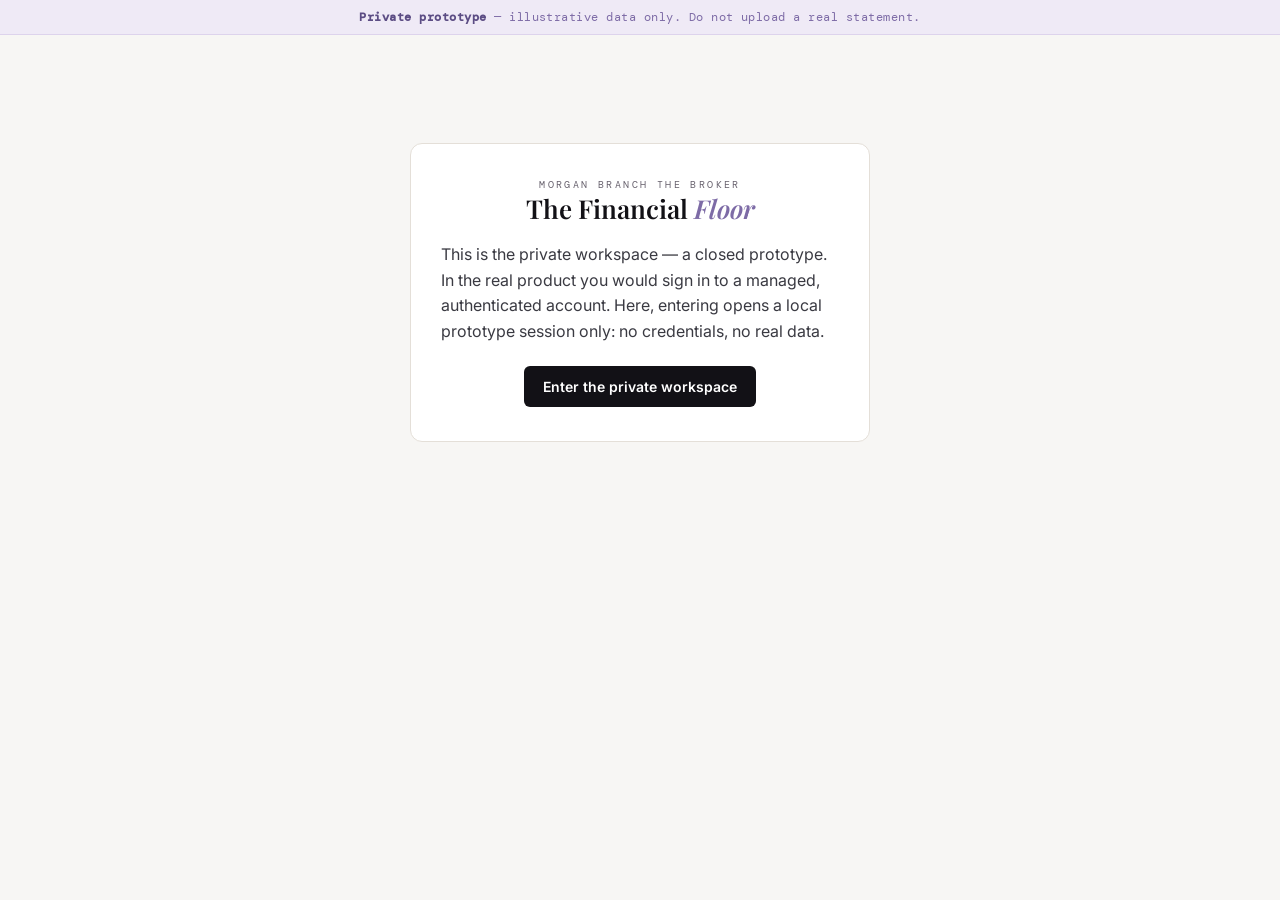
==== commit c8329937: "Update hosted prototype: remove standalone Responsibility Map screen Refreshes /financial-floor-app/" ====
--- a/financial-floor-app/index.html
+++ b/financial-floor-app/index.html
@@ -158,31 +158,73 @@
 .snap .cat-head { display: flex; justify-content: space-between; align-items: baseline; font-family: var(--mono); font-size: 11px; letter-spacing: 0.1em; text-transform: uppercase; color: var(--lav); padding-bottom: 7px; margin-bottom: 6px; border-bottom: 1px solid rgba(255,255,255,0.14); }
 .snap .cat-head b { color: #fff; font-size: 13px; }
 
+/* ── intake / starting point / responsibility map ── */
+select.in.wide { min-width: 320px; max-width: 100%; }
+textarea.in.ta { width: 100%; max-width: 560px; resize: vertical; font-family: var(--sans); line-height: 1.5; }
+.intake .fld { margin-top: 18px; }
+.startpoint { display: grid; gap: 14px; margin: 6px 0 4px; }
+.sp-item { border-left: 3px solid var(--lav); padding: 2px 0 2px 16px; }
+.sp-item .q { font-family: var(--mono); font-size: 10.5px; letter-spacing: 0.14em; text-transform: uppercase; color: var(--muted); margin-bottom: 4px; }
+.sp-item .a { font-size: 16px; color: var(--ink); line-height: 1.5; }
+.mapgroups { display: grid; gap: 14px; margin-top: 6px; }
+.mapgroup { border: 1px solid var(--line); border-radius: 10px; padding: 16px 18px; }
+.mapgroup__head { display: flex; align-items: baseline; justify-content: space-between; margin-bottom: 8px; }
+.mapgroup__head h3 { font-family: var(--serif); font-size: 18px; color: var(--ink); margin: 0; }
+.mapitem { display: flex; gap: 8px; align-items: center; margin-bottom: 8px; flex-wrap: wrap; }
+.mapitem .in.grow { flex: 1; min-width: 180px; }
+.cadence-sel { margin-top: 6px; display: block; font-size: 12.5px; }
+
+/* workspace map summary card */
+.mapcard { padding: 18px 22px; }
+.mapcard__head { display: flex; align-items: baseline; justify-content: space-between; gap: 12px; margin-bottom: 12px; }
+.mapcard__links { font-size: 13px; color: var(--muted); }
+.rg-chips { display: flex; flex-wrap: wrap; gap: 8px; }
+.rg-chip { font-family: var(--mono); font-size: 11px; letter-spacing: 0.02em; color: var(--ink); background: #efeaf6; border: 1px solid #ddd3ec; border-radius: 999px; padding: 5px 11px; }
+.rg-chip.is-empty { color: var(--muted); background: #fbfaf8; border-color: var(--line); }
+
+/* welcome */
+.welcome .row-actions { margin-top: 24px; }
+
+/* route relevance */
+.route { position: relative; }
+.route.is-relevant { border-color: var(--violet); }
+.route__tag { position: absolute; top: 10px; right: 10px; font-family: var(--mono); font-size: 9.5px; letter-spacing: 0.08em; text-transform: uppercase; color: var(--violet); background: #efeaf6; border: 1px solid #ddd3ec; border-radius: 999px; padding: 2px 8px; }
+
+/* workspace contextual line (one sentence from intake; no six-role cards) */
+.ws-context { font-size: 14px; color: var(--muted); margin: 26px 0 0; display: flex; gap: 10px; align-items: baseline; flex-wrap: wrap; }
+
 </style>
 </head>
 <body>
 <div id="app"></div>
 <script>
-"use strict";(()=>{var Lt=Object.defineProperty;var jr=(t,e,r)=>e in t?Lt(t,e,{enumerable:!0,configurable:!0,writable:!0,value:r}):t[e]=r;var Mr=(t,e)=>{for(var r in e)Lt(t,r,{get:e[r],enumerable:!0})};var K=(t,e,r)=>jr(t,typeof e!="symbol"?e+"":e,r);var _={};Mr(_,{BRAND:()=>dn,DIRTY:()=>le,EMPTY_PATH:()=>Vr,INVALID:()=>g,NEVER:()=>Yn,OK:()=>D,ParseStatus:()=>C,Schema:()=>x,ZodAny:()=>se,ZodArray:()=>ee,ZodBigInt:()=>fe,ZodBoolean:()=>me,ZodBranded:()=>We,ZodCatch:()=>Te,ZodDate:()=>he,ZodDefault:()=>Ee,ZodDiscriminatedUnion:()=>at,ZodEffects:()=>F,ZodEnum:()=>we,ZodError:()=>$,ZodFirstPartyTypeKind:()=>v,ZodFunction:()=>ot,ZodIntersection:()=>_e,ZodIssueCode:()=>d,ZodLazy:()=>be,ZodLiteral:()=>xe,ZodMap:()=>$e,ZodNaN:()=>je,ZodNativeEnum:()=>ke,ZodNever:()=>V,ZodNull:()=>ge,ZodNullable:()=>H,ZodNumber:()=>pe,ZodObject:()=>P,ZodOptional:()=>U,ZodParsedType:()=>f,ZodPipeline:()=>Ye,ZodPromise:()=>ae,ZodReadonly:()=>Se,ZodRecord:()=>it,ZodSchema:()=>x,ZodSet:()=>Pe,ZodString:()=>ne,ZodSymbol:()=>Ne,ZodTransformer:()=>F,ZodTuple:()=>Y,ZodType:()=>x,ZodUndefined:()=>ye,ZodUnion:()=>ve,ZodUnknown:()=>X,ZodVoid:()=>De,addIssueToContext:()=>p,any:()=>_n,array:()=>kn,bigint:()=>mn,boolean:()=>Kt,coerce:()=>Wn,custom:()=>Wt,date:()=>hn,datetimeRegex:()=>qt,defaultErrorMap:()=>Q,discriminatedUnion:()=>Rn,effect:()=>Ln,enum:()=>jn,function:()=>Dn,getErrorMap:()=>Ie,getParsedType:()=>W,instanceof:()=>pn,intersection:()=>On,isAborted:()=>nt,isAsync:()=>Ce,isDirty:()=>st,isValid:()=>re,late:()=>ln,lazy:()=>$n,literal:()=>Pn,makeIssue:()=>Ge,map:()=>An,nan:()=>fn,nativeEnum:()=>Mn,never:()=>xn,null:()=>vn,nullable:()=>Vn,number:()=>Ht,object:()=>En,objectUtil:()=>Tt,oboolean:()=>Gn,onumber:()=>qn,optional:()=>Fn,ostring:()=>Zn,pipeline:()=>zn,preprocess:()=>Bn,promise:()=>Un,quotelessJson:()=>Ur,record:()=>Cn,set:()=>Nn,setErrorMap:()=>Fr,strictObject:()=>Tn,string:()=>Yt,symbol:()=>yn,transformer:()=>Ln,tuple:()=>In,undefined:()=>gn,union:()=>Sn,unknown:()=>bn,util:()=>k,void:()=>wn});var k;(function(t){t.assertEqual=s=>{};function e(s){}t.assertIs=e;function r(s){throw new Error}t.assertNever=r,t.arrayToEnum=s=>{let a={};for(let o of s)a[o]=o;return a},t.getValidEnumValues=s=>{let a=t.objectKeys(s).filter(i=>typeof s[s[i]]!="number"),o={};for(let i of a)o[i]=s[i];return t.objectValues(o)},t.objectValues=s=>t.objectKeys(s).map(function(a){return s[a]}),t.objectKeys=typeof Object.keys=="function"?s=>Object.keys(s):s=>{let a=[];for(let o in s)Object.prototype.hasOwnProperty.call(s,o)&&a.push(o);return a},t.find=(s,a)=>{for(let o of s)if(a(o))return o},t.isInteger=typeof Number.isInteger=="function"?s=>Number.isInteger(s):s=>typeof s=="number"&&Number.isFinite(s)&&Math.floor(s)===s;function n(s,a=" | "){return s.map(o=>typeof o=="string"?`'${o}'`:o).join(a)}t.joinValues=n,t.jsonStringifyReplacer=(s,a)=>typeof a=="bigint"?a.toString():a})(k||(k={}));var Tt;(function(t){t.mergeShapes=(e,r)=>({...e,...r})})(Tt||(Tt={}));var f=k.arrayToEnum(["string","nan","number","integer","float","boolean","date","bigint","symbol","function","undefined","null","array","object","unknown","promise","void","never","map","set"]),W=t=>{switch(typeof t){case"undefined":return f.undefined;case"string":return f.string;case"number":return Number.isNaN(t)?f.nan:f.number;case"boolean":return f.boolean;case"function":return f.function;case"bigint":return f.bigint;case"symbol":return f.symbol;case"object":return Array.isArray(t)?f.array:t===null?f.null:t.then&&typeof t.then=="function"&&t.catch&&typeof t.catch=="function"?f.promise:typeof Map<"u"&&t instanceof Map?f.map:typeof Set<"u"&&t instanceof Set?f.set:typeof Date<"u"&&t instanceof Date?f.date:f.object;default:return f.unknown}};var d=k.arrayToEnum(["invalid_type","invalid_literal","custom","invalid_union","invalid_union_discriminator","invalid_enum_value","unrecognized_keys","invalid_arguments","invalid_return_type","invalid_date","invalid_string","too_small","too_big","invalid_intersection_types","not_multiple_of","not_finite"]),Ur=t=>JSON.stringify(t,null,2).replace(/"([^"]+)":/g,"$1:"),$=class t extends Error{get errors(){return this.issues}constructor(e){super(),this.issues=[],this.addIssue=n=>{this.issues=[...this.issues,n]},this.addIssues=(n=[])=>{this.issues=[...this.issues,...n]};let r=new.target.prototype;Object.setPrototypeOf?Object.setPrototypeOf(this,r):this.__proto__=r,this.name="ZodError",this.issues=e}format(e){let r=e||function(a){return a.message},n={_errors:[]},s=a=>{for(let o of a.issues)if(o.code==="invalid_union")o.unionErrors.map(s);else if(o.code==="invalid_return_type")s(o.returnTypeError);else if(o.code==="invalid_arguments")s(o.argumentsError);else if(o.path.length===0)n._errors.push(r(o));else{let i=n,c=0;for(;c<o.path.length;){let u=o.path[c];c===o.path.length-1?(i[u]=i[u]||{_errors:[]},i[u]._errors.push(r(o))):i[u]=i[u]||{_errors:[]},i=i[u],c++}}};return s(this),n}static assert(e){if(!(e instanceof t))throw new Error(`Not a ZodError: ${e}`)}toString(){return this.message}get message(){return JSON.stringify(this.issues,k.jsonStringifyReplacer,2)}get isEmpty(){return this.issues.length===0}flatten(e=r=>r.message){let r={},n=[];for(let s of this.issues)if(s.path.length>0){let a=s.path[0];r[a]=r[a]||[],r[a].push(e(s))}else n.push(e(s));return{formErrors:n,fieldErrors:r}}get formErrors(){return this.flatten()}};$.create=t=>new $(t);var Lr=(t,e)=>{let r;switch(t.code){case d.invalid_type:t.received===f.undefined?r="Required":r=`Expected ${t.expected}, received ${t.received}`;break;case d.invalid_literal:r=`Invalid literal value, expected ${JSON.stringify(t.expected,k.jsonStringifyReplacer)}`;break;case d.unrecognized_keys:r=`Unrecognized key(s) in object: ${k.joinValues(t.keys,", ")}`;break;case d.invalid_union:r="Invalid input";break;case d.invalid_union_discriminator:r=`Invalid discriminator value. Expected ${k.joinValues(t.options)}`;break;case d.invalid_enum_value:r=`Invalid enum value. Expected ${k.joinValues(t.options)}, received '${t.received}'`;break;case d.invalid_arguments:r="Invalid function arguments";break;case d.invalid_return_type:r="Invalid function return type";break;case d.invalid_date:r="Invalid date";break;case d.invalid_string:typeof t.validation=="object"?"includes"in t.validation?(r=`Invalid input: must include "${t.validation.includes}"`,typeof t.validation.position=="number"&&(r=`${r} at one or more positions greater than or equal to ${t.validation.position}`)):"startsWith"in t.validation?r=`Invalid input: must start with "${t.validation.startsWith}"`:"endsWith"in t.validation?r=`Invalid input: must end with "${t.validation.endsWith}"`:k.assertNever(t.validation):t.validation!=="regex"?r=`Invalid ${t.validation}`:r="Invalid";break;case d.too_small:t.type==="array"?r=`Array must contain ${t.exact?"exactly":t.inclusive?"at least":"more than"} ${t.minimum} element(s)`:t.type==="string"?r=`String must contain ${t.exact?"exactly":t.inclusive?"at least":"over"} ${t.minimum} character(s)`:t.type==="number"?r=`Number must be ${t.exact?"exactly equal to ":t.inclusive?"greater than or equal to ":"greater than "}${t.minimum}`:t.type==="bigint"?r=`Number must be ${t.exact?"exactly equal to ":t.inclusive?"greater than or equal to ":"greater than "}${t.minimum}`:t.type==="date"?r=`Date must be ${t.exact?"exactly equal to ":t.inclusive?"greater than or equal to ":"greater than "}${new Date(Number(t.minimum))}`:r="Invalid input";break;case d.too_big:t.type==="array"?r=`Array must contain ${t.exact?"exactly":t.inclusive?"at most":"less than"} ${t.maximum} element(s)`:t.type==="string"?r=`String must contain ${t.exact?"exactly":t.inclusive?"at most":"under"} ${t.maximum} character(s)`:t.type==="number"?r=`Number must be ${t.exact?"exactly":t.inclusive?"less than or equal to":"less than"} ${t.maximum}`:t.type==="bigint"?r=`BigInt must be ${t.exact?"exactly":t.inclusive?"less than or equal to":"less than"} ${t.maximum}`:t.type==="date"?r=`Date must be ${t.exact?"exactly":t.inclusive?"smaller than or equal to":"smaller than"} ${new Date(Number(t.maximum))}`:r="Invalid input";break;case d.custom:r="Invalid input";break;case d.invalid_intersection_types:r="Intersection results could not be merged";break;case d.not_multiple_of:r=`Number must be a multiple of ${t.multipleOf}`;break;case d.not_finite:r="Number must be finite";break;default:r=e.defaultError,k.assertNever(t)}return{message:r}},Q=Lr;var Ft=Q;function Fr(t){Ft=t}function Ie(){return Ft}var Ge=t=>{let{data:e,path:r,errorMaps:n,issueData:s}=t,a=[...r,...s.path||[]],o={...s,path:a};if(s.message!==void 0)return{...s,path:a,message:s.message};let i="",c=n.filter(u=>!!u).slice().reverse();for(let u of c)i=u(o,{data:e,defaultError:i}).message;return{...s,path:a,message:i}},Vr=[];function p(t,e){let r=Ie(),n=Ge({issueData:e,data:t.data,path:t.path,errorMaps:[t.common.contextualErrorMap,t.schemaErrorMap,r,r===Q?void 0:Q].filter(s=>!!s)});t.common.issues.push(n)}var C=class t{constructor(){this.value="valid"}dirty(){this.value==="valid"&&(this.value="dirty")}abort(){this.value!=="aborted"&&(this.value="aborted")}static mergeArray(e,r){let n=[];for(let s of r){if(s.status==="aborted")return g;s.status==="dirty"&&e.dirty(),n.push(s.value)}return{status:e.value,value:n}}static async mergeObjectAsync(e,r){let n=[];for(let s of r){let a=await s.key,o=await s.value;n.push({key:a,value:o})}return t.mergeObjectSync(e,n)}static mergeObjectSync(e,r){let n={};for(let s of r){let{key:a,value:o}=s;if(a.status==="aborted"||o.status==="aborted")return g;a.status==="dirty"&&e.dirty(),o.status==="dirty"&&e.dirty(),a.value!=="__proto__"&&(typeof o.value<"u"||s.alwaysSet)&&(n[a.value]=o.value)}return{status:e.value,value:n}}},g=Object.freeze({status:"aborted"}),le=t=>({status:"dirty",value:t}),D=t=>({status:"valid",value:t}),nt=t=>t.status==="aborted",st=t=>t.status==="dirty",re=t=>t.status==="valid",Ce=t=>typeof Promise<"u"&&t instanceof Promise;var h;(function(t){t.errToObj=e=>typeof e=="string"?{message:e}:e||{},t.toString=e=>typeof e=="string"?e:e?.message})(h||(h={}));var L=class{constructor(e,r,n,s){this._cachedPath=[],this.parent=e,this.data=r,this._path=n,this._key=s}get path(){return this._cachedPath.length||(Array.isArray(this._key)?this._cachedPath.push(...this._path,...this._key):this._cachedPath.push(...this._path,this._key)),this._cachedPath}},Vt=(t,e)=>{if(re(e))return{success:!0,data:e.value};if(!t.common.issues.length)throw new Error("Validation failed but no issues detected.");return{success:!1,get error(){if(this._error)return this._error;let r=new $(t.common.issues);return this._error=r,this._error}}};function b(t){if(!t)return{};let{errorMap:e,invalid_type_error:r,required_error:n,description:s}=t;if(e&&(r||n))throw new Error(`Can't use "invalid_type_error" or "required_error" in conjunction with custom error map.`);return e?{errorMap:e,description:s}:{errorMap:(o,i)=>{let{message:c}=t;return o.code==="invalid_enum_value"?{message:c??i.defaultError}:typeof i.data>"u"?{message:c??n??i.defaultError}:o.code!=="invalid_type"?{message:i.defaultError}:{message:c??r??i.defaultError}},description:s}}var x=class{get description(){return this._def.description}_getType(e){return W(e.data)}_getOrReturnCtx(e,r){return r||{common:e.parent.common,data:e.data,parsedType:W(e.data),schemaErrorMap:this._def.errorMap,path:e.path,parent:e.parent}}_processInputParams(e){return{status:new C,ctx:{common:e.parent.common,data:e.data,parsedType:W(e.data),schemaErrorMap:this._def.errorMap,path:e.path,parent:e.parent}}}_parseSync(e){let r=this._parse(e);if(Ce(r))throw new Error("Synchronous parse encountered promise.");return r}_parseAsync(e){let r=this._parse(e);return Promise.resolve(r)}parse(e,r){let n=this.safeParse(e,r);if(n.success)return n.data;throw n.error}safeParse(e,r){let n={common:{issues:[],async:r?.async??!1,contextualErrorMap:r?.errorMap},path:r?.path||[],schemaErrorMap:this._def.errorMap,parent:null,data:e,parsedType:W(e)},s=this._parseSync({data:e,path:n.path,parent:n});return Vt(n,s)}"~validate"(e){let r={common:{issues:[],async:!!this["~standard"].async},path:[],schemaErrorMap:this._def.errorMap,parent:null,data:e,parsedType:W(e)};if(!this["~standard"].async)try{let n=this._parseSync({data:e,path:[],parent:r});return re(n)?{value:n.value}:{issues:r.common.issues}}catch(n){n?.message?.toLowerCase()?.includes("encountered")&&(this["~standard"].async=!0),r.common={issues:[],async:!0}}return this._parseAsync({data:e,path:[],parent:r}).then(n=>re(n)?{value:n.value}:{issues:r.common.issues})}async parseAsync(e,r){let n=await this.safeParseAsync(e,r);if(n.success)return n.data;throw n.error}async safeParseAsync(e,r){let n={common:{issues:[],contextualErrorMap:r?.errorMap,async:!0},path:r?.path||[],schemaErrorMap:this._def.errorMap,parent:null,data:e,parsedType:W(e)},s=this._parse({data:e,path:n.path,parent:n}),a=await(Ce(s)?s:Promise.resolve(s));return Vt(n,a)}refine(e,r){let n=s=>typeof r=="string"||typeof r>"u"?{message:r}:typeof r=="function"?r(s):r;return this._refinement((s,a)=>{let o=e(s),i=()=>a.addIssue({code:d.custom,...n(s)});return typeof Promise<"u"&&o instanceof Promise?o.then(c=>c?!0:(i(),!1)):o?!0:(i(),!1)})}refinement(e,r){return this._refinement((n,s)=>e(n)?!0:(s.addIssue(typeof r=="function"?r(n,s):r),!1))}_refinement(e){return new F({schema:this,typeName:v.ZodEffects,effect:{type:"refinement",refinement:e}})}superRefine(e){return this._refinement(e)}constructor(e){this.spa=this.safeParseAsync,this._def=e,this.parse=this.parse.bind(this),this.safeParse=this.safeParse.bind(this),this.parseAsync=this.parseAsync.bind(this),this.safeParseAsync=this.safeParseAsync.bind(this),this.spa=this.spa.bind(this),this.refine=this.refine.bind(this),this.refinement=this.refinement.bind(this),this.superRefine=this.superRefine.bind(this),this.optional=this.optional.bind(this),this.nullable=this.nullable.bind(this),this.nullish=this.nullish.bind(this),this.array=this.array.bind(this),this.promise=this.promise.bind(this),this.or=this.or.bind(this),this.and=this.and.bind(this),this.transform=this.transform.bind(this),this.brand=this.brand.bind(this),this.default=this.default.bind(this),this.catch=this.catch.bind(this),this.describe=this.describe.bind(this),this.pipe=this.pipe.bind(this),this.readonly=this.readonly.bind(this),this.isNullable=this.isNullable.bind(this),this.isOptional=this.isOptional.bind(this),this["~standard"]={version:1,vendor:"zod",validate:r=>this["~validate"](r)}}optional(){return U.create(this,this._def)}nullable(){return H.create(this,this._def)}nullish(){return this.nullable().optional()}array(){return ee.create(this)}promise(){return ae.create(this,this._def)}or(e){return ve.create([this,e],this._def)}and(e){return _e.create(this,e,this._def)}transform(e){return new F({...b(this._def),schema:this,typeName:v.ZodEffects,effect:{type:"transform",transform:e}})}default(e){let r=typeof e=="function"?e:()=>e;return new Ee({...b(this._def),innerType:this,defaultValue:r,typeName:v.ZodDefault})}brand(){return new We({typeName:v.ZodBranded,type:this,...b(this._def)})}catch(e){let r=typeof e=="function"?e:()=>e;return new Te({...b(this._def),innerType:this,catchValue:r,typeName:v.ZodCatch})}describe(e){let r=this.constructor;return new r({...this._def,description:e})}pipe(e){return Ye.create(this,e)}readonly(){return Se.create(this)}isOptional(){return this.safeParse(void 0).success}isNullable(){return this.safeParse(null).success}},Br=/^c[^\s-]{8,}$/i,zr=/^[0-9a-z]+$/,Zr=/^[0-9A-HJKMNP-TV-Z]{26}$/i,qr=/^[0-9a-fA-F]{8}\b-[0-9a-fA-F]{4}\b-[0-9a-fA-F]{4}\b-[0-9a-fA-F]{4}\b-[0-9a-fA-F]{12}$/i,Gr=/^[a-z0-9_-]{21}$/i,Wr=/^[A-Za-z0-9-_]+\.[A-Za-z0-9-_]+\.[A-Za-z0-9-_]*$/,Yr=/^[-+]?P(?!$)(?:(?:[-+]?\d+Y)|(?:[-+]?\d+[.,]\d+Y$))?(?:(?:[-+]?\d+M)|(?:[-+]?\d+[.,]\d+M$))?(?:(?:[-+]?\d+W)|(?:[-+]?\d+[.,]\d+W$))?(?:(?:[-+]?\d+D)|(?:[-+]?\d+[.,]\d+D$))?(?:T(?=[\d+-])(?:(?:[-+]?\d+H)|(?:[-+]?\d+[.,]\d+H$))?(?:(?:[-+]?\d+M)|(?:[-+]?\d+[.,]\d+M$))?(?:[-+]?\d+(?:[.,]\d+)?S)?)??$/,Hr=/^(?!\.)(?!.*\.\.)([A-Z0-9_'+\-\.]*)[A-Z0-9_+-]@([A-Z0-9][A-Z0-9\-]*\.)+[A-Z]{2,}$/i,Kr="^(\\p{Extended_Pictographic}|\\p{Emoji_Component})+$",St,Qr=/^(?:(?:25[0-5]|2[0-4][0-9]|1[0-9][0-9]|[1-9][0-9]|[0-9])\.){3}(?:25[0-5]|2[0-4][0-9]|1[0-9][0-9]|[1-9][0-9]|[0-9])$/,Jr=/^(?:(?:25[0-5]|2[0-4][0-9]|1[0-9][0-9]|[1-9][0-9]|[0-9])\.){3}(?:25[0-5]|2[0-4][0-9]|1[0-9][0-9]|[1-9][0-9]|[0-9])\/(3[0-2]|[12]?[0-9])$/,Xr=/^(([0-9a-fA-F]{1,4}:){7,7}[0-9a-fA-F]{1,4}|([0-9a-fA-F]{1,4}:){1,7}:|([0-9a-fA-F]{1,4}:){1,6}:[0-9a-fA-F]{1,4}|([0-9a-fA-F]{1,4}:){1,5}(:[0-9a-fA-F]{1,4}){1,2}|([0-9a-fA-F]{1,4}:){1,4}(:[0-9a-fA-F]{1,4}){1,3}|([0-9a-fA-F]{1,4}:){1,3}(:[0-9a-fA-F]{1,4}){1,4}|([0-9a-fA-F]{1,4}:){1,2}(:[0-9a-fA-F]{1,4}){1,5}|[0-9a-fA-F]{1,4}:((:[0-9a-fA-F]{1,4}){1,6})|:((:[0-9a-fA-F]{1,4}){1,7}|:)|fe80:(:[0-9a-fA-F]{0,4}){0,4}%[0-9a-zA-Z]{1,}|::(ffff(:0{1,4}){0,1}:){0,1}((25[0-5]|(2[0-4]|1{0,1}[0-9]){0,1}[0-9])\.){3,3}(25[0-5]|(2[0-4]|1{0,1}[0-9]){0,1}[0-9])|([0-9a-fA-F]{1,4}:){1,4}:((25[0-5]|(2[0-4]|1{0,1}[0-9]){0,1}[0-9])\.){3,3}(25[0-5]|(2[0-4]|1{0,1}[0-9]){0,1}[0-9]))$/,en=/^(([0-9a-fA-F]{1,4}:){7,7}[0-9a-fA-F]{1,4}|([0-9a-fA-F]{1,4}:){1,7}:|([0-9a-fA-F]{1,4}:){1,6}:[0-9a-fA-F]{1,4}|([0-9a-fA-F]{1,4}:){1,5}(:[0-9a-fA-F]{1,4}){1,2}|([0-9a-fA-F]{1,4}:){1,4}(:[0-9a-fA-F]{1,4}){1,3}|([0-9a-fA-F]{1,4}:){1,3}(:[0-9a-fA-F]{1,4}){1,4}|([0-9a-fA-F]{1,4}:){1,2}(:[0-9a-fA-F]{1,4}){1,5}|[0-9a-fA-F]{1,4}:((:[0-9a-fA-F]{1,4}){1,6})|:((:[0-9a-fA-F]{1,4}){1,7}|:)|fe80:(:[0-9a-fA-F]{0,4}){0,4}%[0-9a-zA-Z]{1,}|::(ffff(:0{1,4}){0,1}:){0,1}((25[0-5]|(2[0-4]|1{0,1}[0-9]){0,1}[0-9])\.){3,3}(25[0-5]|(2[0-4]|1{0,1}[0-9]){0,1}[0-9])|([0-9a-fA-F]{1,4}:){1,4}:((25[0-5]|(2[0-4]|1{0,1}[0-9]){0,1}[0-9])\.){3,3}(25[0-5]|(2[0-4]|1{0,1}[0-9]){0,1}[0-9]))\/(12[0-8]|1[01][0-9]|[1-9]?[0-9])$/,tn=/^([0-9a-zA-Z+/]{4})*(([0-9a-zA-Z+/]{2}==)|([0-9a-zA-Z+/]{3}=))?$/,rn=/^([0-9a-zA-Z-_]{4})*(([0-9a-zA-Z-_]{2}(==)?)|([0-9a-zA-Z-_]{3}(=)?))?$/,zt="((\\d\\d[2468][048]|\\d\\d[13579][26]|\\d\\d0[48]|[02468][048]00|[13579][26]00)-02-29|\\d{4}-((0[13578]|1[02])-(0[1-9]|[12]\\d|3[01])|(0[469]|11)-(0[1-9]|[12]\\d|30)|(02)-(0[1-9]|1\\d|2[0-8])))",nn=new RegExp(`^${zt}$`);function Zt(t){let e="[0-5]\\d";t.precision?e=`${e}\\.\\d{${t.precision}}`:t.precision==null&&(e=`${e}(\\.\\d+)?`);let r=t.precision?"+":"?";return`([01]\\d|2[0-3]):[0-5]\\d(:${e})${r}`}function sn(t){return new RegExp(`^${Zt(t)}$`)}function qt(t){let e=`${zt}T${Zt(t)}`,r=[];return r.push(t.local?"Z?":"Z"),t.offset&&r.push("([+-]\\d{2}:?\\d{2})"),e=`${e}(${r.join("|")})`,new RegExp(`^${e}$`)}function an(t,e){return!!((e==="v4"||!e)&&Qr.test(t)||(e==="v6"||!e)&&Xr.test(t))}function on(t,e){if(!Wr.test(t))return!1;try{let[r]=t.split(".");if(!r)return!1;let n=r.replace(/-/g,"+").replace(/_/g,"/").padEnd(r.length+(4-r.length%4)%4,"="),s=JSON.parse(atob(n));return!(typeof s!="object"||s===null||"typ"in s&&s?.typ!=="JWT"||!s.alg||e&&s.alg!==e)}catch{return!1}}function cn(t,e){return!!((e==="v4"||!e)&&Jr.test(t)||(e==="v6"||!e)&&en.test(t))}var ne=class t extends x{_parse(e){if(this._def.coerce&&(e.data=String(e.data)),this._getType(e)!==f.string){let a=this._getOrReturnCtx(e);return p(a,{code:d.invalid_type,expected:f.string,received:a.parsedType}),g}let n=new C,s;for(let a of this._def.checks)if(a.kind==="min")e.data.length<a.value&&(s=this._getOrReturnCtx(e,s),p(s,{code:d.too_small,minimum:a.value,type:"string",inclusive:!0,exact:!1,message:a.message}),n.dirty());else if(a.kind==="max")e.data.length>a.value&&(s=this._getOrReturnCtx(e,s),p(s,{code:d.too_big,maximum:a.value,type:"string",inclusive:!0,exact:!1,message:a.message}),n.dirty());else if(a.kind==="length"){let o=e.data.length>a.value,i=e.data.length<a.value;(o||i)&&(s=this._getOrReturnCtx(e,s),o?p(s,{code:d.too_big,maximum:a.value,type:"string",inclusive:!0,exact:!0,message:a.message}):i&&p(s,{code:d.too_small,minimum:a.value,type:"string",inclusive:!0,exact:!0,message:a.message}),n.dirty())}else if(a.kind==="email")Hr.test(e.data)||(s=this._getOrReturnCtx(e,s),p(s,{validation:"email",code:d.invalid_string,message:a.message}),n.dirty());else if(a.kind==="emoji")St||(St=new RegExp(Kr,"u")),St.test(e.data)||(s=this._getOrReturnCtx(e,s),p(s,{validation:"emoji",code:d.invalid_string,message:a.message}),n.dirty());else if(a.kind==="uuid")qr.test(e.data)||(s=this._getOrReturnCtx(e,s),p(s,{validation:"uuid",code:d.invalid_string,message:a.message}),n.dirty());else if(a.kind==="nanoid")Gr.test(e.data)||(s=this._getOrReturnCtx(e,s),p(s,{validation:"nanoid",code:d.invalid_string,message:a.message}),n.dirty());else if(a.kind==="cuid")Br.test(e.data)||(s=this._getOrReturnCtx(e,s),p(s,{validation:"cuid",code:d.invalid_string,message:a.message}),n.dirty());else if(a.kind==="cuid2")zr.test(e.data)||(s=this._getOrReturnCtx(e,s),p(s,{validation:"cuid2",code:d.invalid_string,message:a.message}),n.dirty());else if(a.kind==="ulid")Zr.test(e.data)||(s=this._getOrReturnCtx(e,s),p(s,{validation:"ulid",code:d.invalid_string,message:a.message}),n.dirty());else if(a.kind==="url")try{new URL(e.data)}catch{s=this._getOrReturnCtx(e,s),p(s,{validation:"url",code:d.invalid_string,message:a.message}),n.dirty()}else a.kind==="regex"?(a.regex.lastIndex=0,a.regex.test(e.data)||(s=this._getOrReturnCtx(e,s),p(s,{validation:"regex",code:d.invalid_string,message:a.message}),n.dirty())):a.kind==="trim"?e.data=e.data.trim():a.kind==="includes"?e.data.includes(a.value,a.position)||(s=this._getOrReturnCtx(e,s),p(s,{code:d.invalid_string,validation:{includes:a.value,position:a.position},message:a.message}),n.dirty()):a.kind==="toLowerCase"?e.data=e.data.toLowerCase():a.kind==="toUpperCase"?e.data=e.data.toUpperCase():a.kind==="startsWith"?e.data.startsWith(a.value)||(s=this._getOrReturnCtx(e,s),p(s,{code:d.invalid_string,validation:{startsWith:a.value},message:a.message}),n.dirty()):a.kind==="endsWith"?e.data.endsWith(a.value)||(s=this._getOrReturnCtx(e,s),p(s,{code:d.invalid_string,validation:{endsWith:a.value},message:a.message}),n.dirty()):a.kind==="datetime"?qt(a).test(e.data)||(s=this._getOrReturnCtx(e,s),p(s,{code:d.invalid_string,validation:"datetime",message:a.message}),n.dirty()):a.kind==="date"?nn.test(e.data)||(s=this._getOrReturnCtx(e,s),p(s,{code:d.invalid_string,validation:"date",message:a.message}),n.dirty()):a.kind==="time"?sn(a).test(e.data)||(s=this._getOrReturnCtx(e,s),p(s,{code:d.invalid_string,validation:"time",message:a.message}),n.dirty()):a.kind==="duration"?Yr.test(e.data)||(s=this._getOrReturnCtx(e,s),p(s,{validation:"duration",code:d.invalid_string,message:a.message}),n.dirty()):a.kind==="ip"?an(e.data,a.version)||(s=this._getOrReturnCtx(e,s),p(s,{validation:"ip",code:d.invalid_string,message:a.message}),n.dirty()):a.kind==="jwt"?on(e.data,a.alg)||(s=this._getOrReturnCtx(e,s),p(s,{validation:"jwt",code:d.invalid_string,message:a.message}),n.dirty()):a.kind==="cidr"?cn(e.data,a.version)||(s=this._getOrReturnCtx(e,s),p(s,{validation:"cidr",code:d.invalid_string,message:a.message}),n.dirty()):a.kind==="base64"?tn.test(e.data)||(s=this._getOrReturnCtx(e,s),p(s,{validation:"base64",code:d.invalid_string,message:a.message}),n.dirty()):a.kind==="base64url"?rn.test(e.data)||(s=this._getOrReturnCtx(e,s),p(s,{validation:"base64url",code:d.invalid_string,message:a.message}),n.dirty()):k.assertNever(a);return{status:n.value,value:e.data}}_regex(e,r,n){return this.refinement(s=>e.test(s),{validation:r,code:d.invalid_string,...h.errToObj(n)})}_addCheck(e){return new t({...this._def,checks:[...this._def.checks,e]})}email(e){return this._addCheck({kind:"email",...h.errToObj(e)})}url(e){return this._addCheck({kind:"url",...h.errToObj(e)})}emoji(e){return this._addCheck({kind:"emoji",...h.errToObj(e)})}uuid(e){return this._addCheck({kind:"uuid",...h.errToObj(e)})}nanoid(e){return this._addCheck({kind:"nanoid",...h.errToObj(e)})}cuid(e){return this._addCheck({kind:"cuid",...h.errToObj(e)})}cuid2(e){return this._addCheck({kind:"cuid2",...h.errToObj(e)})}ulid(e){return this._addCheck({kind:"ulid",...h.errToObj(e)})}base64(e){return this._addCheck({kind:"base64",...h.errToObj(e)})}base64url(e){return this._addCheck({kind:"base64url",...h.errToObj(e)})}jwt(e){return this._addCheck({kind:"jwt",...h.errToObj(e)})}ip(e){return this._addCheck({kind:"ip",...h.errToObj(e)})}cidr(e){return this._addCheck({kind:"cidr",...h.errToObj(e)})}datetime(e){return typeof e=="string"?this._addCheck({kind:"datetime",precision:null,offset:!1,local:!1,message:e}):this._addCheck({kind:"datetime",precision:typeof e?.precision>"u"?null:e?.precision,offset:e?.offset??!1,local:e?.local??!1,...h.errToObj(e?.message)})}date(e){return this._addCheck({kind:"date",message:e})}time(e){return typeof e=="string"?this._addCheck({kind:"time",precision:null,message:e}):this._addCheck({kind:"time",precision:typeof e?.precision>"u"?null:e?.precision,...h.errToObj(e?.message)})}duration(e){return this._addCheck({kind:"duration",...h.errToObj(e)})}regex(e,r){return this._addCheck({kind:"regex",regex:e,...h.errToObj(r)})}includes(e,r){return this._addCheck({kind:"includes",value:e,position:r?.position,...h.errToObj(r?.message)})}startsWith(e,r){return this._addCheck({kind:"startsWith",value:e,...h.errToObj(r)})}endsWith(e,r){return this._addCheck({kind:"endsWith",value:e,...h.errToObj(r)})}min(e,r){return this._addCheck({kind:"min",value:e,...h.errToObj(r)})}max(e,r){return this._addCheck({kind:"max",value:e,...h.errToObj(r)})}length(e,r){return this._addCheck({kind:"length",value:e,...h.errToObj(r)})}nonempty(e){return this.min(1,h.errToObj(e))}trim(){return new t({...this._def,checks:[...this._def.checks,{kind:"trim"}]})}toLowerCase(){return new t({...this._def,checks:[...this._def.checks,{kind:"toLowerCase"}]})}toUpperCase(){return new t({...this._def,checks:[...this._def.checks,{kind:"toUpperCase"}]})}get isDatetime(){return!!this._def.checks.find(e=>e.kind==="datetime")}get isDate(){return!!this._def.checks.find(e=>e.kind==="date")}get isTime(){return!!this._def.checks.find(e=>e.kind==="time")}get isDuration(){return!!this._def.checks.find(e=>e.kind==="duration")}get isEmail(){return!!this._def.checks.find(e=>e.kind==="email")}get isURL(){return!!this._def.checks.find(e=>e.kind==="url")}get isEmoji(){return!!this._def.checks.find(e=>e.kind==="emoji")}get isUUID(){return!!this._def.checks.find(e=>e.kind==="uuid")}get isNANOID(){return!!this._def.checks.find(e=>e.kind==="nanoid")}get isCUID(){return!!this._def.checks.find(e=>e.kind==="cuid")}get isCUID2(){return!!this._def.checks.find(e=>e.kind==="cuid2")}get isULID(){return!!this._def.checks.find(e=>e.kind==="ulid")}get isIP(){return!!this._def.checks.find(e=>e.kind==="ip")}get isCIDR(){return!!this._def.checks.find(e=>e.kind==="cidr")}get isBase64(){return!!this._def.checks.find(e=>e.kind==="base64")}get isBase64url(){return!!this._def.checks.find(e=>e.kind==="base64url")}get minLength(){let e=null;for(let r of this._def.checks)r.kind==="min"&&(e===null||r.value>e)&&(e=r.value);return e}get maxLength(){let e=null;for(let r of this._def.checks)r.kind==="max"&&(e===null||r.value<e)&&(e=r.value);return e}};ne.create=t=>new ne({checks:[],typeName:v.ZodString,coerce:t?.coerce??!1,...b(t)});function un(t,e){let r=(t.toString().split(".")[1]||"").length,n=(e.toString().split(".")[1]||"").length,s=r>n?r:n,a=Number.parseInt(t.toFixed(s).replace(".","")),o=Number.parseInt(e.toFixed(s).replace(".",""));return a%o/10**s}var pe=class t extends x{constructor(){super(...arguments),this.min=this.gte,this.max=this.lte,this.step=this.multipleOf}_parse(e){if(this._def.coerce&&(e.data=Number(e.data)),this._getType(e)!==f.number){let a=this._getOrReturnCtx(e);return p(a,{code:d.invalid_type,expected:f.number,received:a.parsedType}),g}let n,s=new C;for(let a of this._def.checks)a.kind==="int"?k.isInteger(e.data)||(n=this._getOrReturnCtx(e,n),p(n,{code:d.invalid_type,expected:"integer",received:"float",message:a.message}),s.dirty()):a.kind==="min"?(a.inclusive?e.data<a.value:e.data<=a.value)&&(n=this._getOrReturnCtx(e,n),p(n,{code:d.too_small,minimum:a.value,type:"number",inclusive:a.inclusive,exact:!1,message:a.message}),s.dirty()):a.kind==="max"?(a.inclusive?e.data>a.value:e.data>=a.value)&&(n=this._getOrReturnCtx(e,n),p(n,{code:d.too_big,maximum:a.value,type:"number",inclusive:a.inclusive,exact:!1,message:a.message}),s.dirty()):a.kind==="multipleOf"?un(e.data,a.value)!==0&&(n=this._getOrReturnCtx(e,n),p(n,{code:d.not_multiple_of,multipleOf:a.value,message:a.message}),s.dirty()):a.kind==="finite"?Number.isFinite(e.data)||(n=this._getOrReturnCtx(e,n),p(n,{code:d.not_finite,message:a.message}),s.dirty()):k.assertNever(a);return{status:s.value,value:e.data}}gte(e,r){return this.setLimit("min",e,!0,h.toString(r))}gt(e,r){return this.setLimit("min",e,!1,h.toString(r))}lte(e,r){return this.setLimit("max",e,!0,h.toString(r))}lt(e,r){return this.setLimit("max",e,!1,h.toString(r))}setLimit(e,r,n,s){return new t({...this._def,checks:[...this._def.checks,{kind:e,value:r,inclusive:n,message:h.toString(s)}]})}_addCheck(e){return new t({...this._def,checks:[...this._def.checks,e]})}int(e){return this._addCheck({kind:"int",message:h.toString(e)})}positive(e){return this._addCheck({kind:"min",value:0,inclusive:!1,message:h.toString(e)})}negative(e){return this._addCheck({kind:"max",value:0,inclusive:!1,message:h.toString(e)})}nonpositive(e){return this._addCheck({kind:"max",value:0,inclusive:!0,message:h.toString(e)})}nonnegative(e){return this._addCheck({kind:"min",value:0,inclusive:!0,message:h.toString(e)})}multipleOf(e,r){return this._addCheck({kind:"multipleOf",value:e,message:h.toString(r)})}finite(e){return this._addCheck({kind:"finite",message:h.toString(e)})}safe(e){return this._addCheck({kind:"min",inclusive:!0,value:Number.MIN_SAFE_INTEGER,message:h.toString(e)})._addCheck({kind:"max",inclusive:!0,value:Number.MAX_SAFE_INTEGER,message:h.toString(e)})}get minValue(){let e=null;for(let r of this._def.checks)r.kind==="min"&&(e===null||r.value>e)&&(e=r.value);return e}get maxValue(){let e=null;for(let r of this._def.checks)r.kind==="max"&&(e===null||r.value<e)&&(e=r.value);return e}get isInt(){return!!this._def.checks.find(e=>e.kind==="int"||e.kind==="multipleOf"&&k.isInteger(e.value))}get isFinite(){let e=null,r=null;for(let n of this._def.checks){if(n.kind==="finite"||n.kind==="int"||n.kind==="multipleOf")return!0;n.kind==="min"?(r===null||n.value>r)&&(r=n.value):n.kind==="max"&&(e===null||n.value<e)&&(e=n.value)}return Number.isFinite(r)&&Number.isFinite(e)}};pe.create=t=>new pe({checks:[],typeName:v.ZodNumber,coerce:t?.coerce||!1,...b(t)});var fe=class t extends x{constructor(){super(...arguments),this.min=this.gte,this.max=this.lte}_parse(e){if(this._def.coerce)try{e.data=BigInt(e.data)}catch{return this._getInvalidInput(e)}if(this._getType(e)!==f.bigint)return this._getInvalidInput(e);let n,s=new C;for(let a of this._def.checks)a.kind==="min"?(a.inclusive?e.data<a.value:e.data<=a.value)&&(n=this._getOrReturnCtx(e,n),p(n,{code:d.too_small,type:"bigint",minimum:a.value,inclusive:a.inclusive,message:a.message}),s.dirty()):a.kind==="max"?(a.inclusive?e.data>a.value:e.data>=a.value)&&(n=this._getOrReturnCtx(e,n),p(n,{code:d.too_big,type:"bigint",maximum:a.value,inclusive:a.inclusive,message:a.message}),s.dirty()):a.kind==="multipleOf"?e.data%a.value!==BigInt(0)&&(n=this._getOrReturnCtx(e,n),p(n,{code:d.not_multiple_of,multipleOf:a.value,message:a.message}),s.dirty()):k.assertNever(a);return{status:s.value,value:e.data}}_getInvalidInput(e){let r=this._getOrReturnCtx(e);return p(r,{code:d.invalid_type,expected:f.bigint,received:r.parsedType}),g}gte(e,r){return this.setLimit("min",e,!0,h.toString(r))}gt(e,r){return this.setLimit("min",e,!1,h.toString(r))}lte(e,r){return this.setLimit("max",e,!0,h.toString(r))}lt(e,r){return this.setLimit("max",e,!1,h.toString(r))}setLimit(e,r,n,s){return new t({...this._def,checks:[...this._def.checks,{kind:e,value:r,inclusive:n,message:h.toString(s)}]})}_addCheck(e){return new t({...this._def,checks:[...this._def.checks,e]})}positive(e){return this._addCheck({kind:"min",value:BigInt(0),inclusive:!1,message:h.toString(e)})}negative(e){return this._addCheck({kind:"max",value:BigInt(0),inclusive:!1,message:h.toString(e)})}nonpositive(e){return this._addCheck({kind:"max",value:BigInt(0),inclusive:!0,message:h.toString(e)})}nonnegative(e){return this._addCheck({kind:"min",value:BigInt(0),inclusive:!0,message:h.toString(e)})}multipleOf(e,r){return this._addCheck({kind:"multipleOf",value:e,message:h.toString(r)})}get minValue(){let e=null;for(let r of this._def.checks)r.kind==="min"&&(e===null||r.value>e)&&(e=r.value);return e}get maxValue(){let e=null;for(let r of this._def.checks)r.kind==="max"&&(e===null||r.value<e)&&(e=r.value);return e}};fe.create=t=>new fe({checks:[],typeName:v.ZodBigInt,coerce:t?.coerce??!1,...b(t)});var me=class extends x{_parse(e){if(this._def.coerce&&(e.data=!!e.data),this._getType(e)!==f.boolean){let n=this._getOrReturnCtx(e);return p(n,{code:d.invalid_type,expected:f.boolean,received:n.parsedType}),g}return D(e.data)}};me.create=t=>new me({typeName:v.ZodBoolean,coerce:t?.coerce||!1,...b(t)});var he=class t extends x{_parse(e){if(this._def.coerce&&(e.data=new Date(e.data)),this._getType(e)!==f.date){let a=this._getOrReturnCtx(e);return p(a,{code:d.invalid_type,expected:f.date,received:a.parsedType}),g}if(Number.isNaN(e.data.getTime())){let a=this._getOrReturnCtx(e);return p(a,{code:d.invalid_date}),g}let n=new C,s;for(let a of this._def.checks)a.kind==="min"?e.data.getTime()<a.value&&(s=this._getOrReturnCtx(e,s),p(s,{code:d.too_small,message:a.message,inclusive:!0,exact:!1,minimum:a.value,type:"date"}),n.dirty()):a.kind==="max"?e.data.getTime()>a.value&&(s=this._getOrReturnCtx(e,s),p(s,{code:d.too_big,message:a.message,inclusive:!0,exact:!1,maximum:a.value,type:"date"}),n.dirty()):k.assertNever(a);return{status:n.value,value:new Date(e.data.getTime())}}_addCheck(e){return new t({...this._def,checks:[...this._def.checks,e]})}min(e,r){return this._addCheck({kind:"min",value:e.getTime(),message:h.toString(r)})}max(e,r){return this._addCheck({kind:"max",value:e.getTime(),message:h.toString(r)})}get minDate(){let e=null;for(let r of this._def.checks)r.kind==="min"&&(e===null||r.value>e)&&(e=r.value);return e!=null?new Date(e):null}get maxDate(){let e=null;for(let r of this._def.checks)r.kind==="max"&&(e===null||r.value<e)&&(e=r.value);return e!=null?new Date(e):null}};he.create=t=>new he({checks:[],coerce:t?.coerce||!1,typeName:v.ZodDate,...b(t)});var Ne=class extends x{_parse(e){if(this._getType(e)!==f.symbol){let n=this._getOrReturnCtx(e);return p(n,{code:d.invalid_type,expected:f.symbol,received:n.parsedType}),g}return D(e.data)}};Ne.create=t=>new Ne({typeName:v.ZodSymbol,...b(t)});var ye=class extends x{_parse(e){if(this._getType(e)!==f.undefined){let n=this._getOrReturnCtx(e);return p(n,{code:d.invalid_type,expected:f.undefined,received:n.parsedType}),g}return D(e.data)}};ye.create=t=>new ye({typeName:v.ZodUndefined,...b(t)});var ge=class extends x{_parse(e){if(this._getType(e)!==f.null){let n=this._getOrReturnCtx(e);return p(n,{code:d.invalid_type,expected:f.null,received:n.parsedType}),g}return D(e.data)}};ge.create=t=>new ge({typeName:v.ZodNull,...b(t)});var se=class extends x{constructor(){super(...arguments),this._any=!0}_parse(e){return D(e.data)}};se.create=t=>new se({typeName:v.ZodAny,...b(t)});var X=class extends x{constructor(){super(...arguments),this._unknown=!0}_parse(e){return D(e.data)}};X.create=t=>new X({typeName:v.ZodUnknown,...b(t)});var V=class extends x{_parse(e){let r=this._getOrReturnCtx(e);return p(r,{code:d.invalid_type,expected:f.never,received:r.parsedType}),g}};V.create=t=>new V({typeName:v.ZodNever,...b(t)});var De=class extends x{_parse(e){if(this._getType(e)!==f.undefined){let n=this._getOrReturnCtx(e);return p(n,{code:d.invalid_type,expected:f.void,received:n.parsedType}),g}return D(e.data)}};De.create=t=>new De({typeName:v.ZodVoid,...b(t)});var ee=class t extends x{_parse(e){let{ctx:r,status:n}=this._processInputParams(e),s=this._def;if(r.parsedType!==f.array)return p(r,{code:d.invalid_type,expected:f.array,received:r.parsedType}),g;if(s.exactLength!==null){let o=r.data.length>s.exactLength.value,i=r.data.length<s.exactLength.value;(o||i)&&(p(r,{code:o?d.too_big:d.too_small,minimum:i?s.exactLength.value:void 0,maximum:o?s.exactLength.value:void 0,type:"array",inclusive:!0,exact:!0,message:s.exactLength.message}),n.dirty())}if(s.minLength!==null&&r.data.length<s.minLength.value&&(p(r,{code:d.too_small,minimum:s.minLength.value,type:"array",inclusive:!0,exact:!1,message:s.minLength.message}),n.dirty()),s.maxLength!==null&&r.data.length>s.maxLength.value&&(p(r,{code:d.too_big,maximum:s.maxLength.value,type:"array",inclusive:!0,exact:!1,message:s.maxLength.message}),n.dirty()),r.common.async)return Promise.all([...r.data].map((o,i)=>s.type._parseAsync(new L(r,o,r.path,i)))).then(o=>C.mergeArray(n,o));let a=[...r.data].map((o,i)=>s.type._parseSync(new L(r,o,r.path,i)));return C.mergeArray(n,a)}get element(){return this._def.type}min(e,r){return new t({...this._def,minLength:{value:e,message:h.toString(r)}})}max(e,r){return new t({...this._def,maxLength:{value:e,message:h.toString(r)}})}length(e,r){return new t({...this._def,exactLength:{value:e,message:h.toString(r)}})}nonempty(e){return this.min(1,e)}};ee.create=(t,e)=>new ee({type:t,minLength:null,maxLength:null,exactLength:null,typeName:v.ZodArray,...b(e)});function Ae(t){if(t instanceof P){let e={};for(let r in t.shape){let n=t.shape[r];e[r]=U.create(Ae(n))}return new P({...t._def,shape:()=>e})}else return t instanceof ee?new ee({...t._def,type:Ae(t.element)}):t instanceof U?U.create(Ae(t.unwrap())):t instanceof H?H.create(Ae(t.unwrap())):t instanceof Y?Y.create(t.items.map(e=>Ae(e))):t}var P=class t extends x{constructor(){super(...arguments),this._cached=null,this.nonstrict=this.passthrough,this.augment=this.extend}_getCached(){if(this._cached!==null)return this._cached;let e=this._def.shape(),r=k.objectKeys(e);return this._cached={shape:e,keys:r},this._cached}_parse(e){if(this._getType(e)!==f.object){let u=this._getOrReturnCtx(e);return p(u,{code:d.invalid_type,expected:f.object,received:u.parsedType}),g}let{status:n,ctx:s}=this._processInputParams(e),{shape:a,keys:o}=this._getCached(),i=[];if(!(this._def.catchall instanceof V&&this._def.unknownKeys==="strip"))for(let u in s.data)o.includes(u)||i.push(u);let c=[];for(let u of o){let y=a[u],w=s.data[u];c.push({key:{status:"valid",value:u},value:y._parse(new L(s,w,s.path,u)),alwaysSet:u in s.data})}if(this._def.catchall instanceof V){let u=this._def.unknownKeys;if(u==="passthrough")for(let y of i)c.push({key:{status:"valid",value:y},value:{status:"valid",value:s.data[y]}});else if(u==="strict")i.length>0&&(p(s,{code:d.unrecognized_keys,keys:i}),n.dirty());else if(u!=="strip")throw new Error("Internal ZodObject error: invalid unknownKeys value.")}else{let u=this._def.catchall;for(let y of i){let w=s.data[y];c.push({key:{status:"valid",value:y},value:u._parse(new L(s,w,s.path,y)),alwaysSet:y in s.data})}}return s.common.async?Promise.resolve().then(async()=>{let u=[];for(let y of c){let w=await y.key,S=await y.value;u.push({key:w,value:S,alwaysSet:y.alwaysSet})}return u}).then(u=>C.mergeObjectSync(n,u)):C.mergeObjectSync(n,c)}get shape(){return this._def.shape()}strict(e){return h.errToObj,new t({...this._def,unknownKeys:"strict",...e!==void 0?{errorMap:(r,n)=>{let s=this._def.errorMap?.(r,n).message??n.defaultError;return r.code==="unrecognized_keys"?{message:h.errToObj(e).message??s}:{message:s}}}:{}})}strip(){return new t({...this._def,unknownKeys:"strip"})}passthrough(){return new t({...this._def,unknownKeys:"passthrough"})}extend(e){return new t({...this._def,shape:()=>({...this._def.shape(),...e})})}merge(e){return new t({unknownKeys:e._def.unknownKeys,catchall:e._def.catchall,shape:()=>({...this._def.shape(),...e._def.shape()}),typeName:v.ZodObject})}setKey(e,r){return this.augment({[e]:r})}catchall(e){return new t({...this._def,catchall:e})}pick(e){let r={};for(let n of k.objectKeys(e))e[n]&&this.shape[n]&&(r[n]=this.shape[n]);return new t({...this._def,shape:()=>r})}omit(e){let r={};for(let n of k.objectKeys(this.shape))e[n]||(r[n]=this.shape[n]);return new t({...this._def,shape:()=>r})}deepPartial(){return Ae(this)}partial(e){let r={};for(let n of k.objectKeys(this.shape)){let s=this.shape[n];e&&!e[n]?r[n]=s:r[n]=s.optional()}return new t({...this._def,shape:()=>r})}required(e){let r={};for(let n of k.objectKeys(this.shape))if(e&&!e[n])r[n]=this.shape[n];else{let a=this.shape[n];for(;a instanceof U;)a=a._def.innerType;r[n]=a}return new t({...this._def,shape:()=>r})}keyof(){return Gt(k.objectKeys(this.shape))}};P.create=(t,e)=>new P({shape:()=>t,unknownKeys:"strip",catchall:V.create(),typeName:v.ZodObject,...b(e)});P.strictCreate=(t,e)=>new P({shape:()=>t,unknownKeys:"strict",catchall:V.create(),typeName:v.ZodObject,...b(e)});P.lazycreate=(t,e)=>new P({shape:t,unknownKeys:"strip",catchall:V.create(),typeName:v.ZodObject,...b(e)});var ve=class extends x{_parse(e){let{ctx:r}=this._processInputParams(e),n=this._def.options;function s(a){for(let i of a)if(i.result.status==="valid")return i.result;for(let i of a)if(i.result.status==="dirty")return r.common.issues.push(...i.ctx.common.issues),i.result;let o=a.map(i=>new $(i.ctx.common.issues));return p(r,{code:d.invalid_union,unionErrors:o}),g}if(r.common.async)return Promise.all(n.map(async a=>{let o={...r,common:{...r.common,issues:[]},parent:null};return{result:await a._parseAsync({data:r.data,path:r.path,parent:o}),ctx:o}})).then(s);{let a,o=[];for(let c of n){let u={...r,common:{...r.common,issues:[]},parent:null},y=c._parseSync({data:r.data,path:r.path,parent:u});if(y.status==="valid")return y;y.status==="dirty"&&!a&&(a={result:y,ctx:u}),u.common.issues.length&&o.push(u.common.issues)}if(a)return r.common.issues.push(...a.ctx.common.issues),a.result;let i=o.map(c=>new $(c));return p(r,{code:d.invalid_union,unionErrors:i}),g}}get options(){return this._def.options}};ve.create=(t,e)=>new ve({options:t,typeName:v.ZodUnion,...b(e)});var J=t=>t instanceof be?J(t.schema):t instanceof F?J(t.innerType()):t instanceof xe?[t.value]:t instanceof we?t.options:t instanceof ke?k.objectValues(t.enum):t instanceof Ee?J(t._def.innerType):t instanceof ye?[void 0]:t instanceof ge?[null]:t instanceof U?[void 0,...J(t.unwrap())]:t instanceof H?[null,...J(t.unwrap())]:t instanceof We||t instanceof Se?J(t.unwrap()):t instanceof Te?J(t._def.innerType):[],at=class t extends x{_parse(e){let{ctx:r}=this._processInputParams(e);if(r.parsedType!==f.object)return p(r,{code:d.invalid_type,expected:f.object,received:r.parsedType}),g;let n=this.discriminator,s=r.data[n],a=this.optionsMap.get(s);return a?r.common.async?a._parseAsync({data:r.data,path:r.path,parent:r}):a._parseSync({data:r.data,path:r.path,parent:r}):(p(r,{code:d.invalid_union_discriminator,options:Array.from(this.optionsMap.keys()),path:[n]}),g)}get discriminator(){return this._def.discriminator}get options(){return this._def.options}get optionsMap(){return this._def.optionsMap}static create(e,r,n){let s=new Map;for(let a of r){let o=J(a.shape[e]);if(!o.length)throw new Error(`A discriminator value for key \`${e}\` could not be extracted from all schema options`);for(let i of o){if(s.has(i))throw new Error(`Discriminator property ${String(e)} has duplicate value ${String(i)}`);s.set(i,a)}}return new t({typeName:v.ZodDiscriminatedUnion,discriminator:e,options:r,optionsMap:s,...b(n)})}};function Rt(t,e){let r=W(t),n=W(e);if(t===e)return{valid:!0,data:t};if(r===f.object&&n===f.object){let s=k.objectKeys(e),a=k.objectKeys(t).filter(i=>s.indexOf(i)!==-1),o={...t,...e};for(let i of a){let c=Rt(t[i],e[i]);if(!c.valid)return{valid:!1};o[i]=c.data}return{valid:!0,data:o}}else if(r===f.array&&n===f.array){if(t.length!==e.length)return{valid:!1};let s=[];for(let a=0;a<t.length;a++){let o=t[a],i=e[a],c=Rt(o,i);if(!c.valid)return{valid:!1};s.push(c.data)}return{valid:!0,data:s}}else return r===f.date&&n===f.date&&+t==+e?{valid:!0,data:t}:{valid:!1}}var _e=class extends x{_parse(e){let{status:r,ctx:n}=this._processInputParams(e),s=(a,o)=>{if(nt(a)||nt(o))return g;let i=Rt(a.value,o.value);return i.valid?((st(a)||st(o))&&r.dirty(),{status:r.value,value:i.data}):(p(n,{code:d.invalid_intersection_types}),g)};return n.common.async?Promise.all([this._def.left._parseAsync({data:n.data,path:n.path,parent:n}),this._def.right._parseAsync({data:n.data,path:n.path,parent:n})]).then(([a,o])=>s(a,o)):s(this._def.left._parseSync({data:n.data,path:n.path,parent:n}),this._def.right._parseSync({data:n.data,path:n.path,parent:n}))}};_e.create=(t,e,r)=>new _e({left:t,right:e,typeName:v.ZodIntersection,...b(r)});var Y=class t extends x{_parse(e){let{status:r,ctx:n}=this._processInputParams(e);if(n.parsedType!==f.array)return p(n,{code:d.invalid_type,expected:f.array,received:n.parsedType}),g;if(n.data.length<this._def.items.length)return p(n,{code:d.too_small,minimum:this._def.items.length,inclusive:!0,exact:!1,type:"array"}),g;!this._def.rest&&n.data.length>this._def.items.length&&(p(n,{code:d.too_big,maximum:this._def.items.length,inclusive:!0,exact:!1,type:"array"}),r.dirty());let a=[...n.data].map((o,i)=>{let c=this._def.items[i]||this._def.rest;return c?c._parse(new L(n,o,n.path,i)):null}).filter(o=>!!o);return n.common.async?Promise.all(a).then(o=>C.mergeArray(r,o)):C.mergeArray(r,a)}get items(){return this._def.items}rest(e){return new t({...this._def,rest:e})}};Y.create=(t,e)=>{if(!Array.isArray(t))throw new Error("You must pass an array of schemas to z.tuple([ ... ])");return new Y({items:t,typeName:v.ZodTuple,rest:null,...b(e)})};var it=class t extends x{get keySchema(){return this._def.keyType}get valueSchema(){return this._def.valueType}_parse(e){let{status:r,ctx:n}=this._processInputParams(e);if(n.parsedType!==f.object)return p(n,{code:d.invalid_type,expected:f.object,received:n.parsedType}),g;let s=[],a=this._def.keyType,o=this._def.valueType;for(let i in n.data)s.push({key:a._parse(new L(n,i,n.path,i)),value:o._parse(new L(n,n.data[i],n.path,i)),alwaysSet:i in n.data});return n.common.async?C.mergeObjectAsync(r,s):C.mergeObjectSync(r,s)}get element(){return this._def.valueType}static create(e,r,n){return r instanceof x?new t({keyType:e,valueType:r,typeName:v.ZodRecord,...b(n)}):new t({keyType:ne.create(),valueType:e,typeName:v.ZodRecord,...b(r)})}},$e=class extends x{get keySchema(){return this._def.keyType}get valueSchema(){return this._def.valueType}_parse(e){let{status:r,ctx:n}=this._processInputParams(e);if(n.parsedType!==f.map)return p(n,{code:d.invalid_type,expected:f.map,received:n.parsedType}),g;let s=this._def.keyType,a=this._def.valueType,o=[...n.data.entries()].map(([i,c],u)=>({key:s._parse(new L(n,i,n.path,[u,"key"])),value:a._parse(new L(n,c,n.path,[u,"value"]))}));if(n.common.async){let i=new Map;return Promise.resolve().then(async()=>{for(let c of o){let u=await c.key,y=await c.value;if(u.status==="aborted"||y.status==="aborted")return g;(u.status==="dirty"||y.status==="dirty")&&r.dirty(),i.set(u.value,y.value)}return{status:r.value,value:i}})}else{let i=new Map;for(let c of o){let u=c.key,y=c.value;if(u.status==="aborted"||y.status==="aborted")return g;(u.status==="dirty"||y.status==="dirty")&&r.dirty(),i.set(u.value,y.value)}return{status:r.value,value:i}}}};$e.create=(t,e,r)=>new $e({valueType:e,keyType:t,typeName:v.ZodMap,...b(r)});var Pe=class t extends x{_parse(e){let{status:r,ctx:n}=this._processInputParams(e);if(n.parsedType!==f.set)return p(n,{code:d.invalid_type,expected:f.set,received:n.parsedType}),g;let s=this._def;s.minSize!==null&&n.data.size<s.minSize.value&&(p(n,{code:d.too_small,minimum:s.minSize.value,type:"set",inclusive:!0,exact:!1,message:s.minSize.message}),r.dirty()),s.maxSize!==null&&n.data.size>s.maxSize.value&&(p(n,{code:d.too_big,maximum:s.maxSize.value,type:"set",inclusive:!0,exact:!1,message:s.maxSize.message}),r.dirty());let a=this._def.valueType;function o(c){let u=new Set;for(let y of c){if(y.status==="aborted")return g;y.status==="dirty"&&r.dirty(),u.add(y.value)}return{status:r.value,value:u}}let i=[...n.data.values()].map((c,u)=>a._parse(new L(n,c,n.path,u)));return n.common.async?Promise.all(i).then(c=>o(c)):o(i)}min(e,r){return new t({...this._def,minSize:{value:e,message:h.toString(r)}})}max(e,r){return new t({...this._def,maxSize:{value:e,message:h.toString(r)}})}size(e,r){return this.min(e,r).max(e,r)}nonempty(e){return this.min(1,e)}};Pe.create=(t,e)=>new Pe({valueType:t,minSize:null,maxSize:null,typeName:v.ZodSet,...b(e)});var ot=class t extends x{constructor(){super(...arguments),this.validate=this.implement}_parse(e){let{ctx:r}=this._processInputParams(e);if(r.parsedType!==f.function)return p(r,{code:d.invalid_type,expected:f.function,received:r.parsedType}),g;function n(i,c){return Ge({data:i,path:r.path,errorMaps:[r.common.contextualErrorMap,r.schemaErrorMap,Ie(),Q].filter(u=>!!u),issueData:{code:d.invalid_arguments,argumentsError:c}})}function s(i,c){return Ge({data:i,path:r.path,errorMaps:[r.common.contextualErrorMap,r.schemaErrorMap,Ie(),Q].filter(u=>!!u),issueData:{code:d.invalid_return_type,returnTypeError:c}})}let a={errorMap:r.common.contextualErrorMap},o=r.data;if(this._def.returns instanceof ae){let i=this;return D(async function(...c){let u=new $([]),y=await i._def.args.parseAsync(c,a).catch(m=>{throw u.addIssue(n(c,m)),u}),w=await Reflect.apply(o,this,y);return await i._def.returns._def.type.parseAsync(w,a).catch(m=>{throw u.addIssue(s(w,m)),u})})}else{let i=this;return D(function(...c){let u=i._def.args.safeParse(c,a);if(!u.success)throw new $([n(c,u.error)]);let y=Reflect.apply(o,this,u.data),w=i._def.returns.safeParse(y,a);if(!w.success)throw new $([s(y,w.error)]);return w.data})}}parameters(){return this._def.args}returnType(){return this._def.returns}args(...e){return new t({...this._def,args:Y.create(e).rest(X.create())})}returns(e){return new t({...this._def,returns:e})}implement(e){return this.parse(e)}strictImplement(e){return this.parse(e)}static create(e,r,n){return new t({args:e||Y.create([]).rest(X.create()),returns:r||X.create(),typeName:v.ZodFunction,...b(n)})}},be=class extends x{get schema(){return this._def.getter()}_parse(e){let{ctx:r}=this._processInputParams(e);return this._def.getter()._parse({data:r.data,path:r.path,parent:r})}};be.create=(t,e)=>new be({getter:t,typeName:v.ZodLazy,...b(e)});var xe=class extends x{_parse(e){if(e.data!==this._def.value){let r=this._getOrReturnCtx(e);return p(r,{received:r.data,code:d.invalid_literal,expected:this._def.value}),g}return{status:"valid",value:e.data}}get value(){return this._def.value}};xe.create=(t,e)=>new xe({value:t,typeName:v.ZodLiteral,...b(e)});function Gt(t,e){return new we({values:t,typeName:v.ZodEnum,...b(e)})}var we=class t extends x{_parse(e){if(typeof e.data!="string"){let r=this._getOrReturnCtx(e),n=this._def.values;return p(r,{expected:k.joinValues(n),received:r.parsedType,code:d.invalid_type}),g}if(this._cache||(this._cache=new Set(this._def.values)),!this._cache.has(e.data)){let r=this._getOrReturnCtx(e),n=this._def.values;return p(r,{received:r.data,code:d.invalid_enum_value,options:n}),g}return D(e.data)}get options(){return this._def.values}get enum(){let e={};for(let r of this._def.values)e[r]=r;return e}get Values(){let e={};for(let r of this._def.values)e[r]=r;return e}get Enum(){let e={};for(let r of this._def.values)e[r]=r;return e}extract(e,r=this._def){return t.create(e,{...this._def,...r})}exclude(e,r=this._def){return t.create(this.options.filter(n=>!e.includes(n)),{...this._def,...r})}};we.create=Gt;var ke=class extends x{_parse(e){let r=k.getValidEnumValues(this._def.values),n=this._getOrReturnCtx(e);if(n.parsedType!==f.string&&n.parsedType!==f.number){let s=k.objectValues(r);return p(n,{expected:k.joinValues(s),received:n.parsedType,code:d.invalid_type}),g}if(this._cache||(this._cache=new Set(k.getValidEnumValues(this._def.values))),!this._cache.has(e.data)){let s=k.objectValues(r);return p(n,{received:n.data,code:d.invalid_enum_value,options:s}),g}return D(e.data)}get enum(){return this._def.values}};ke.create=(t,e)=>new ke({values:t,typeName:v.ZodNativeEnum,...b(e)});var ae=class extends x{unwrap(){return this._def.type}_parse(e){let{ctx:r}=this._processInputParams(e);if(r.parsedType!==f.promise&&r.common.async===!1)return p(r,{code:d.invalid_type,expected:f.promise,received:r.parsedType}),g;let n=r.parsedType===f.promise?r.data:Promise.resolve(r.data);return D(n.then(s=>this._def.type.parseAsync(s,{path:r.path,errorMap:r.common.contextualErrorMap})))}};ae.create=(t,e)=>new ae({type:t,typeName:v.ZodPromise,...b(e)});var F=class extends x{innerType(){return this._def.schema}sourceType(){return this._def.schema._def.typeName===v.ZodEffects?this._def.schema.sourceType():this._def.schema}_parse(e){let{status:r,ctx:n}=this._processInputParams(e),s=this._def.effect||null,a={addIssue:o=>{p(n,o),o.fatal?r.abort():r.dirty()},get path(){return n.path}};if(a.addIssue=a.addIssue.bind(a),s.type==="preprocess"){let o=s.transform(n.data,a);if(n.common.async)return Promise.resolve(o).then(async i=>{if(r.value==="aborted")return g;let c=await this._def.schema._parseAsync({data:i,path:n.path,parent:n});return c.status==="aborted"?g:c.status==="dirty"?le(c.value):r.value==="dirty"?le(c.value):c});{if(r.value==="aborted")return g;let i=this._def.schema._parseSync({data:o,path:n.path,parent:n});return i.status==="aborted"?g:i.status==="dirty"?le(i.value):r.value==="dirty"?le(i.value):i}}if(s.type==="refinement"){let o=i=>{let c=s.refinement(i,a);if(n.common.async)return Promise.resolve(c);if(c instanceof Promise)throw new Error("Async refinement encountered during synchronous parse operation. Use .parseAsync instead.");return i};if(n.common.async===!1){let i=this._def.schema._parseSync({data:n.data,path:n.path,parent:n});return i.status==="aborted"?g:(i.status==="dirty"&&r.dirty(),o(i.value),{status:r.value,value:i.value})}else return this._def.schema._parseAsync({data:n.data,path:n.path,parent:n}).then(i=>i.status==="aborted"?g:(i.status==="dirty"&&r.dirty(),o(i.value).then(()=>({status:r.value,value:i.value}))))}if(s.type==="transform")if(n.common.async===!1){let o=this._def.schema._parseSync({data:n.data,path:n.path,parent:n});if(!re(o))return g;let i=s.transform(o.value,a);if(i instanceof Promise)throw new Error("Asynchronous transform encountered during synchronous parse operation. Use .parseAsync instead.");return{status:r.value,value:i}}else return this._def.schema._parseAsync({data:n.data,path:n.path,parent:n}).then(o=>re(o)?Promise.resolve(s.transform(o.value,a)).then(i=>({status:r.value,value:i})):g);k.assertNever(s)}};F.create=(t,e,r)=>new F({schema:t,typeName:v.ZodEffects,effect:e,...b(r)});F.createWithPreprocess=(t,e,r)=>new F({schema:e,effect:{type:"preprocess",transform:t},typeName:v.ZodEffects,...b(r)});var U=class extends x{_parse(e){return this._getType(e)===f.undefined?D(void 0):this._def.innerType._parse(e)}unwrap(){return this._def.innerType}};U.create=(t,e)=>new U({innerType:t,typeName:v.ZodOptional,...b(e)});var H=class extends x{_parse(e){return this._getType(e)===f.null?D(null):this._def.innerType._parse(e)}unwrap(){return this._def.innerType}};H.create=(t,e)=>new H({innerType:t,typeName:v.ZodNullable,...b(e)});var Ee=class extends x{_parse(e){let{ctx:r}=this._processInputParams(e),n=r.data;return r.parsedType===f.undefined&&(n=this._def.defaultValue()),this._def.innerType._parse({data:n,path:r.path,parent:r})}removeDefault(){return this._def.innerType}};Ee.create=(t,e)=>new Ee({innerType:t,typeName:v.ZodDefault,defaultValue:typeof e.default=="function"?e.default:()=>e.default,...b(e)});var Te=class extends x{_parse(e){let{ctx:r}=this._processInputParams(e),n={...r,common:{...r.common,issues:[]}},s=this._def.innerType._parse({data:n.data,path:n.path,parent:{...n}});return Ce(s)?s.then(a=>({status:"valid",value:a.status==="valid"?a.value:this._def.catchValue({get error(){return new $(n.common.issues)},input:n.data})})):{status:"valid",value:s.status==="valid"?s.value:this._def.catchValue({get error(){return new $(n.common.issues)},input:n.data})}}removeCatch(){return this._def.innerType}};Te.create=(t,e)=>new Te({innerType:t,typeName:v.ZodCatch,catchValue:typeof e.catch=="function"?e.catch:()=>e.catch,...b(e)});var je=class extends x{_parse(e){if(this._getType(e)!==f.nan){let n=this._getOrReturnCtx(e);return p(n,{code:d.invalid_type,expected:f.nan,received:n.parsedType}),g}return{status:"valid",value:e.data}}};je.create=t=>new je({typeName:v.ZodNaN,...b(t)});var dn=Symbol("zod_brand"),We=class extends x{_parse(e){let{ctx:r}=this._processInputParams(e),n=r.data;return this._def.type._parse({data:n,path:r.path,parent:r})}unwrap(){return this._def.type}},Ye=class t extends x{_parse(e){let{status:r,ctx:n}=this._processInputParams(e);if(n.common.async)return(async()=>{let a=await this._def.in._parseAsync({data:n.data,path:n.path,parent:n});return a.status==="aborted"?g:a.status==="dirty"?(r.dirty(),le(a.value)):this._def.out._parseAsync({data:a.value,path:n.path,parent:n})})();{let s=this._def.in._parseSync({data:n.data,path:n.path,parent:n});return s.status==="aborted"?g:s.status==="dirty"?(r.dirty(),{status:"dirty",value:s.value}):this._def.out._parseSync({data:s.value,path:n.path,parent:n})}}static create(e,r){return new t({in:e,out:r,typeName:v.ZodPipeline})}},Se=class extends x{_parse(e){let r=this._def.innerType._parse(e),n=s=>(re(s)&&(s.value=Object.freeze(s.value)),s);return Ce(r)?r.then(s=>n(s)):n(r)}unwrap(){return this._def.innerType}};Se.create=(t,e)=>new Se({innerType:t,typeName:v.ZodReadonly,...b(e)});function Bt(t,e){let r=typeof t=="function"?t(e):typeof t=="string"?{message:t}:t;return typeof r=="string"?{message:r}:r}function Wt(t,e={},r){return t?se.create().superRefine((n,s)=>{let a=t(n);if(a instanceof Promise)return a.then(o=>{if(!o){let i=Bt(e,n),c=i.fatal??r??!0;s.addIssue({code:"custom",...i,fatal:c})}});if(!a){let o=Bt(e,n),i=o.fatal??r??!0;s.addIssue({code:"custom",...o,fatal:i})}}):se.create()}var ln={object:P.lazycreate},v;(function(t){t.ZodString="ZodString",t.ZodNumber="ZodNumber",t.ZodNaN="ZodNaN",t.ZodBigInt="ZodBigInt",t.ZodBoolean="ZodBoolean",t.ZodDate="ZodDate",t.ZodSymbol="ZodSymbol",t.ZodUndefined="ZodUndefined",t.ZodNull="ZodNull",t.ZodAny="ZodAny",t.ZodUnknown="ZodUnknown",t.ZodNever="ZodNever",t.ZodVoid="ZodVoid",t.ZodArray="ZodArray",t.ZodObject="ZodObject",t.ZodUnion="ZodUnion",t.ZodDiscriminatedUnion="ZodDiscriminatedUnion",t.ZodIntersection="ZodIntersection",t.ZodTuple="ZodTuple",t.ZodRecord="ZodRecord",t.ZodMap="ZodMap",t.ZodSet="ZodSet",t.ZodFunction="ZodFunction",t.ZodLazy="ZodLazy",t.ZodLiteral="ZodLiteral",t.ZodEnum="ZodEnum",t.ZodEffects="ZodEffects",t.ZodNativeEnum="ZodNativeEnum",t.ZodOptional="ZodOptional",t.ZodNullable="ZodNullable",t.ZodDefault="ZodDefault",t.ZodCatch="ZodCatch",t.ZodPromise="ZodPromise",t.ZodBranded="ZodBranded",t.ZodPipeline="ZodPipeline",t.ZodReadonly="ZodReadonly"})(v||(v={}));var pn=(t,e={message:`Input not instance of ${t.name}`})=>Wt(r=>r instanceof t,e),Yt=ne.create,Ht=pe.create,fn=je.create,mn=fe.create,Kt=me.create,hn=he.create,yn=Ne.create,gn=ye.create,vn=ge.create,_n=se.create,bn=X.create,xn=V.create,wn=De.create,kn=ee.create,En=P.create,Tn=P.strictCreate,Sn=ve.create,Rn=at.create,On=_e.create,In=Y.create,Cn=it.create,An=$e.create,Nn=Pe.create,Dn=ot.create,$n=be.create,Pn=xe.create,jn=we.create,Mn=ke.create,Un=ae.create,Ln=F.create,Fn=U.create,Vn=H.create,Bn=F.createWithPreprocess,zn=Ye.create,Zn=()=>Yt().optional(),qn=()=>Ht().optional(),Gn=()=>Kt().optional(),Wn={string:t=>ne.create({...t,coerce:!0}),number:t=>pe.create({...t,coerce:!0}),boolean:t=>me.create({...t,coerce:!0}),bigint:t=>fe.create({...t,coerce:!0}),date:t=>he.create({...t,coerce:!0})};var Yn=g;var ct=()=>{let t=globalThis.crypto;return t&&typeof t.randomUUID=="function"?t.randomUUID():`id-${Date.now().toString(36)}-${Math.random().toString(36).slice(2,10)}`};function ut(t,...e){let r=Object.assign(Re(),t);for(let n of e)for(let s in n){if(s in r&&r[s]!==n[s])throw new Error(`Duplicate key ${s}`);r[s]=n[s]}return r}function ie(t){return!!t&&!Array.isArray(t)&&typeof t=="object"}function Qt(t){return typeof t=="function"}function Re(){return Object.create(null)}var He={PARSE_ERROR:-32700,BAD_REQUEST:-32600,INTERNAL_SERVER_ERROR:-32603,NOT_IMPLEMENTED:-32603,BAD_GATEWAY:-32603,SERVICE_UNAVAILABLE:-32603,GATEWAY_TIMEOUT:-32603,UNAUTHORIZED:-32001,PAYMENT_REQUIRED:-32002,FORBIDDEN:-32003,NOT_FOUND:-32004,METHOD_NOT_SUPPORTED:-32005,TIMEOUT:-32008,CONFLICT:-32009,PRECONDITION_FAILED:-32012,PAYLOAD_TOO_LARGE:-32013,UNSUPPORTED_MEDIA_TYPE:-32015,UNPROCESSABLE_CONTENT:-32022,PRECONDITION_REQUIRED:-32028,TOO_MANY_REQUESTS:-32029,CLIENT_CLOSED_REQUEST:-32099};var ei=[He.BAD_GATEWAY,He.SERVICE_UNAVAILABLE,He.GATEWAY_TIMEOUT,He.INTERNAL_SERVER_ERROR];var Hn=Object.create,Xt=Object.defineProperty,Kn=Object.getOwnPropertyDescriptor,er=Object.getOwnPropertyNames,Qn=Object.getPrototypeOf,Jn=Object.prototype.hasOwnProperty,oe=(t,e)=>function(){return e||(0,t[er(t)[0]])((e={exports:{}}).exports,e),e.exports},Xn=(t,e,r,n)=>{if(e&&typeof e=="object"||typeof e=="function")for(var s=er(e),a=0,o=s.length,i;a<o;a++)i=s[a],!Jn.call(t,i)&&i!==r&&Xt(t,i,{get:(c=>e[c]).bind(null,i),enumerable:!(n=Kn(e,i))||n.enumerable});return t},B=(t,e,r)=>(r=t!=null?Hn(Qn(t)):{},Xn(e||!t||!t.__esModule?Xt(r,"default",{value:t,enumerable:!0}):r,t)),es=()=>{},Jt=t=>{Object.freeze&&Object.freeze(t)};function tr(t,e,r){var n;let s=e.join(".");return(n=r[s])!==null&&n!==void 0||(r[s]=new Proxy(es,{get(a,o){if(!(typeof o!="string"||o==="then"))return tr(t,[...e,o],r)},apply(a,o,i){let c=e[e.length-1];if(c==="valueOf"||c==="toString"||c==="toJSON")return`tRPC.proxy(${e.slice(0,-1).join(".")})`;let u={args:i,path:e};return c==="call"?u={args:i.length>=2?[i[1]]:[],path:e.slice(0,-1)}:c==="apply"&&(u={args:i.length>=2?i[1]:[],path:e.slice(0,-1)}),Jt(u.args),Jt(u.path),t(u)}})),r[s]}var rr=t=>tr(t,[],Re());var nr=oe({"../../node_modules/.pnpm/@oxc-project+runtime@0.72.2/node_modules/@oxc-project/runtime/src/helpers/typeof.js"(t,e){function r(n){"@babel/helpers - typeof";return e.exports=r=typeof Symbol=="function"&&typeof Symbol.iterator=="symbol"?function(s){return typeof s}:function(s){return s&&typeof Symbol=="function"&&s.constructor===Symbol&&s!==Symbol.prototype?"symbol":typeof s},e.exports.__esModule=!0,e.exports.default=e.exports,r(n)}e.exports=r,e.exports.__esModule=!0,e.exports.default=e.exports}}),ts=oe({"../../node_modules/.pnpm/@oxc-project+runtime@0.72.2/node_modules/@oxc-project/runtime/src/helpers/toPrimitive.js"(t,e){var r=nr().default;function n(s,a){if(r(s)!="object"||!s)return s;var o=s[Symbol.toPrimitive];if(o!==void 0){var i=o.call(s,a||"default");if(r(i)!="object")return i;throw new TypeError("@@toPrimitive must return a primitive value.")}return(a==="string"?String:Number)(s)}e.exports=n,e.exports.__esModule=!0,e.exports.default=e.exports}}),rs=oe({"../../node_modules/.pnpm/@oxc-project+runtime@0.72.2/node_modules/@oxc-project/runtime/src/helpers/toPropertyKey.js"(t,e){var r=nr().default,n=ts();function s(a){var o=n(a,"string");return r(o)=="symbol"?o:o+""}e.exports=s,e.exports.__esModule=!0,e.exports.default=e.exports}}),Ke=oe({"../../node_modules/.pnpm/@oxc-project+runtime@0.72.2/node_modules/@oxc-project/runtime/src/helpers/defineProperty.js"(t,e){var r=rs();function n(s,a,o){return(a=r(a))in s?Object.defineProperty(s,a,{value:o,enumerable:!0,configurable:!0,writable:!0}):s[a]=o,s}e.exports=n,e.exports.__esModule=!0,e.exports.default=e.exports}}),ce=oe({"../../node_modules/.pnpm/@oxc-project+runtime@0.72.2/node_modules/@oxc-project/runtime/src/helpers/objectSpread2.js"(t,e){var r=Ke();function n(a,o){var i=Object.keys(a);if(Object.getOwnPropertySymbols){var c=Object.getOwnPropertySymbols(a);o&&(c=c.filter(function(u){return Object.getOwnPropertyDescriptor(a,u).enumerable})),i.push.apply(i,c)}return i}function s(a){for(var o=1;o<arguments.length;o++){var i=arguments[o]!=null?arguments[o]:{};o%2?n(Object(i),!0).forEach(function(c){r(a,c,i[c])}):Object.getOwnPropertyDescriptors?Object.defineProperties(a,Object.getOwnPropertyDescriptors(i)):n(Object(i)).forEach(function(c){Object.defineProperty(a,c,Object.getOwnPropertyDescriptor(i,c))})}return a}e.exports=s,e.exports.__esModule=!0,e.exports.default=e.exports}}),si=B(ce(),1);var Me=({shape:t})=>t,sr=B(Ke(),1),ns=class extends Error{constructor(t){super(ss(t)),Object.assign(this,t)}};function ss(t){if("message"in t)return String(t.message)}function as(t){if(t instanceof Error)return t;let e=typeof t;if(!(e==="undefined"||e==="function"||t===null)){if(e!=="object")return new Error(String(t));if(ie(t))return new ns(t)}}function lt(t){if(t instanceof A||t instanceof Error&&t.name==="TRPCError")return t;let e=new A({code:"INTERNAL_SERVER_ERROR",cause:t});return t instanceof Error&&t.stack&&(e.stack=t.stack),e}var A=class extends Error{constructor(t){var e,r,n;let s=as(t.cause),a=(e=(r=t.message)!==null&&r!==void 0?r:s?.message)!==null&&e!==void 0?e:t.code;super(a,{cause:s}),(0,sr.default)(this,"cause",void 0),(0,sr.default)(this,"code",void 0),this.code=t.code,this.name="TRPCError",(n=this.cause)!==null&&n!==void 0||(this.cause=s)}},ci=B(ce(),1);function ar(t){return"input"in t?t:{input:t,output:t}}var Ue={input:{serialize:t=>t,deserialize:t=>t},output:{serialize:t=>t,deserialize:t=>t}};var dt=B(ce(),1),is="lazyMarker";function os(t){let e=Symbol(),r=e;return()=>(r===e&&(r=t()),r)}function cs(t){return typeof t=="function"&&is in t}function us(t){return ie(t)&&ie(t._def)&&"router"in t._def}var ds={_ctx:null,_errorShape:null,_meta:null,queries:{},mutations:{},subscriptions:{},errorFormatter:Me,transformer:Ue},ls=["then","call","apply"];function Ot(t){function e(r){let n=new Set(Object.keys(r).filter(w=>ls.includes(w)));if(n.size>0)throw new Error("Reserved words used in `router({})` call: "+Array.from(n).join(", "));let s=Re(),a=Re();function o(w){return{ref:w.ref,load:os(async()=>{let S=await w.ref(),m=[...w.path,w.key],E=m.join(".");w.aggregate[w.key]=i(S._def.record,m),delete a[E];for(let[N,G]of Object.entries(S._def.lazy)){let Ut=[...m,N].join(".");a[Ut]=o({ref:G.ref,path:m,key:N,aggregate:w.aggregate[w.key]})}})}}function i(w,S=[]){let m=Re();for(let[E,N]of Object.entries(w??{})){if(cs(N)){a[[...S,E].join(".")]=o({path:S,ref:N,key:E,aggregate:m});continue}if(us(N)){m[E]=i(N._def.record,[...S,E]);continue}if(!ps(N)){m[E]=i(N,[...S,E]);continue}let G=[...S,E].join(".");if(s[G])throw new Error(`Duplicate key: ${G}`);s[G]=N,m[E]=N}return m}let c=i(r),u=(0,dt.default)((0,dt.default)({_config:t,router:!0,procedures:s,lazy:a},ds),{},{record:c});return(0,dt.default)((0,dt.default)({},c),{},{_def:u,createCaller:It()({_def:u})})}return e}function ps(t){return typeof t=="function"}async function fs(t,e){let{_def:r}=t,n=r.procedures[e];for(;!n;){let s=Object.keys(r.lazy).find(o=>e.startsWith(o));if(!s)return null;await r.lazy[s].load(),n=r.procedures[e]}return n}function It(){return function(e){let{_def:r}=e;return function(s,a){return rr(async o=>{let{path:i,args:c}=o,u=i.join(".");if(i.length===1&&i[0]==="_def")return r;let y=await fs(e,u),w;try{if(!y)throw new A({code:"NOT_FOUND",message:`No procedure found on path "${i}"`});return w=Qt(s)?await Promise.resolve(s()):s,await y({path:u,getRawInput:async()=>c[0],ctx:w,type:y._def.type,signal:a?.signal,batchIndex:0})}catch(E){var S,m;throw a==null||(S=a.onError)===null||S===void 0||S.call(a,{ctx:w,error:lt(E),input:c[0],path:u,type:(m=y?._def.type)!==null&&m!==void 0?m:"unknown"}),E}})}}}function ir(...t){var e,r;let n=ut({},...t.map(i=>i._def.record)),s=t.reduce((i,c)=>{if(c._def._config.errorFormatter&&c._def._config.errorFormatter!==Me){if(i!==Me&&i!==c._def._config.errorFormatter)throw new Error("You seem to have several error formatters");return c._def._config.errorFormatter}return i},Me),a=t.reduce((i,c)=>{if(c._def._config.transformer&&c._def._config.transformer!==Ue){if(i!==Ue&&i!==c._def._config.transformer)throw new Error("You seem to have several transformers");return c._def._config.transformer}return i},Ue);return Ot({errorFormatter:s,transformer:a,isDev:t.every(i=>i._def._config.isDev),allowOutsideOfServer:t.every(i=>i._def._config.allowOutsideOfServer),isServer:t.every(i=>i._def._config.isServer),$types:(e=t[0])===null||e===void 0?void 0:e._def._config.$types,sse:(r=t[0])===null||r===void 0?void 0:r._def._config.sse})(n)}var ui=Symbol();var pt=B(ce(),1),dr="middlewareMarker";function ms(){function t(r){return{_middlewares:r,unstable_pipe(n){let s="_middlewares"in n?n._middlewares:[n];return t([...r,...s])}}}function e(r){return t([r])}return e}function hs(t){let e=async function(n){let s,a=await n.getRawInput();try{s=await t(a)}catch(i){throw new A({code:"BAD_REQUEST",cause:i})}let o=ie(n.input)&&ie(s)?(0,pt.default)((0,pt.default)({},n.input),s):s;return n.next({input:o})};return e._type="input",e}function ys(t){let e=async function({next:n}){let s=await n();if(!s.ok)return s;try{let a=await t(s.data);return(0,pt.default)((0,pt.default)({},s),{},{data:a})}catch(a){throw new A({message:"Output validation failed",code:"INTERNAL_SERVER_ERROR",cause:a})}};return e._type="output",e}var gs=B(Ke(),1),lr=class extends Error{constructor(t){var e;super((e=t[0])===null||e===void 0?void 0:e.message),(0,gs.default)(this,"issues",void 0),this.name="SchemaError",this.issues=t}};function or(t){let e=t,r="~standard"in e;if(typeof e=="function"&&typeof e.assert=="function")return e.assert.bind(e);if(typeof e=="function"&&!r)return e;if(typeof e.parseAsync=="function")return e.parseAsync.bind(e);if(typeof e.parse=="function")return e.parse.bind(e);if(typeof e.validateSync=="function")return e.validateSync.bind(e);if(typeof e.create=="function")return e.create.bind(e);if(typeof e.assert=="function")return n=>(e.assert(n),n);if(r)return async n=>{let s=await e["~standard"].validate(n);if(s.issues)throw new lr(s.issues);return s.value};throw new Error("Could not find a validator fn")}var vs=oe({"../../node_modules/.pnpm/@oxc-project+runtime@0.72.2/node_modules/@oxc-project/runtime/src/helpers/objectWithoutPropertiesLoose.js"(t,e){function r(n,s){if(n==null)return{};var a={};for(var o in n)if({}.hasOwnProperty.call(n,o)){if(s.includes(o))continue;a[o]=n[o]}return a}e.exports=r,e.exports.__esModule=!0,e.exports.default=e.exports}}),_s=oe({"../../node_modules/.pnpm/@oxc-project+runtime@0.72.2/node_modules/@oxc-project/runtime/src/helpers/objectWithoutProperties.js"(t,e){var r=vs();function n(s,a){if(s==null)return{};var o,i,c=r(s,a);if(Object.getOwnPropertySymbols){var u=Object.getOwnPropertySymbols(s);for(i=0;i<u.length;i++)o=u[i],a.includes(o)||{}.propertyIsEnumerable.call(s,o)&&(c[o]=s[o])}return c}e.exports=n,e.exports.__esModule=!0,e.exports.default=e.exports}}),bs=B(_s(),1),R=B(ce(),1),xs=["middlewares","inputs","meta"];function ue(t,e){let{middlewares:r=[],inputs:n,meta:s}=e,a=(0,bs.default)(e,xs);return pr((0,R.default)((0,R.default)({},ut(t,a)),{},{inputs:[...t.inputs,...n??[]],middlewares:[...t.middlewares,...r],meta:t.meta&&s?(0,R.default)((0,R.default)({},t.meta),s):s??t.meta}))}function pr(t={}){let e=(0,R.default)({procedure:!0,inputs:[],middlewares:[]},t);return{_def:e,input(n){let s=or(n);return ue(e,{inputs:[n],middlewares:[hs(s)]})},output(n){let s=or(n);return ue(e,{output:n,middlewares:[ys(s)]})},meta(n){return ue(e,{meta:n})},use(n){let s="_middlewares"in n?n._middlewares:[n];return ue(e,{middlewares:s})},unstable_concat(n){return ue(e,n._def)},concat(n){return ue(e,n._def)},query(n){return Ct((0,R.default)((0,R.default)({},e),{},{type:"query"}),n)},mutation(n){return Ct((0,R.default)((0,R.default)({},e),{},{type:"mutation"}),n)},subscription(n){return Ct((0,R.default)((0,R.default)({},e),{},{type:"subscription"}),n)},experimental_caller(n){return ue(e,{caller:n})}}}function Ct(t,e){let r=ue(t,{resolver:e,middlewares:[async function(c){let u=await e(c);return{marker:dr,ok:!0,data:u,ctx:c.ctx}}]}),n=(0,R.default)((0,R.default)({},r._def),{},{type:t.type,experimental_caller:!!r._def.caller,meta:r._def.meta,$types:null}),s=ks(r._def),a=r._def.caller;if(!a)return s;let o=async(...i)=>await a({args:i,invoke:s,_def:n});return o._def=n,o}var ws=`
+"use strict";(()=>{var qt=Object.defineProperty;var Jr=(t,e,r)=>e in t?qt(t,e,{enumerable:!0,configurable:!0,writable:!0,value:r}):t[e]=r;var Xr=(t,e)=>{for(var r in e)qt(t,r,{get:e[r],enumerable:!0})};var W=(t,e,r)=>Jr(t,typeof e!="symbol"?e+"":e,r);var m={};Xr(m,{BRAND:()=>Rn,DIRTY:()=>pe,EMPTY_PATH:()=>nn,INVALID:()=>v,NEVER:()=>ls,OK:()=>$,ParseStatus:()=>C,Schema:()=>w,ZodAny:()=>ae,ZodArray:()=>te,ZodBigInt:()=>me,ZodBoolean:()=>he,ZodBranded:()=>He,ZodCatch:()=>Re,ZodDate:()=>ye,ZodDefault:()=>Se,ZodDiscriminatedUnion:()=>lt,ZodEffects:()=>V,ZodEnum:()=>ke,ZodError:()=>N,ZodFirstPartyTypeKind:()=>b,ZodFunction:()=>pt,ZodIntersection:()=>_e,ZodIssueCode:()=>d,ZodLazy:()=>we,ZodLiteral:()=>xe,ZodMap:()=>Le,ZodNaN:()=>Be,ZodNativeEnum:()=>Ee,ZodNever:()=>z,ZodNull:()=>ve,ZodNullable:()=>K,ZodNumber:()=>fe,ZodObject:()=>M,ZodOptional:()=>F,ZodParsedType:()=>f,ZodPipeline:()=>Ke,ZodPromise:()=>ie,ZodReadonly:()=>Te,ZodRecord:()=>dt,ZodSchema:()=>w,ZodSet:()=>Fe,ZodString:()=>se,ZodSymbol:()=>je,ZodTransformer:()=>V,ZodTuple:()=>H,ZodType:()=>w,ZodUndefined:()=>ge,ZodUnion:()=>be,ZodUnknown:()=>ee,ZodVoid:()=>Ue,addIssueToContext:()=>p,any:()=>Nn,array:()=>Ln,bigint:()=>Cn,boolean:()=>nr,coerce:()=>us,custom:()=>er,date:()=>Pn,datetimeRegex:()=>Jt,defaultErrorMap:()=>J,discriminatedUnion:()=>zn,effect:()=>ts,enum:()=>Jn,function:()=>Hn,getErrorMap:()=>De,getParsedType:()=>Y,instanceof:()=>On,intersection:()=>Zn,isAborted:()=>ct,isAsync:()=>Ne,isDirty:()=>ut,isValid:()=>ne,late:()=>Tn,lazy:()=>Kn,literal:()=>Qn,makeIssue:()=>Ye,map:()=>Wn,nan:()=>In,nativeEnum:()=>Xn,never:()=>jn,null:()=>Dn,nullable:()=>ns,number:()=>rr,object:()=>Fn,objectUtil:()=>Ct,oboolean:()=>cs,onumber:()=>os,optional:()=>rs,ostring:()=>is,pipeline:()=>as,preprocess:()=>ss,promise:()=>es,quotelessJson:()=>en,record:()=>qn,set:()=>Yn,setErrorMap:()=>rn,strictObject:()=>Bn,string:()=>tr,symbol:()=>An,transformer:()=>ts,tuple:()=>Gn,undefined:()=>$n,union:()=>Vn,unknown:()=>Mn,util:()=>k,void:()=>Un});var k;(function(t){t.assertEqual=s=>{};function e(s){}t.assertIs=e;function r(s){throw new Error}t.assertNever=r,t.arrayToEnum=s=>{let a={};for(let o of s)a[o]=o;return a},t.getValidEnumValues=s=>{let a=t.objectKeys(s).filter(i=>typeof s[s[i]]!="number"),o={};for(let i of a)o[i]=s[i];return t.objectValues(o)},t.objectValues=s=>t.objectKeys(s).map(function(a){return s[a]}),t.objectKeys=typeof Object.keys=="function"?s=>Object.keys(s):s=>{let a=[];for(let o in s)Object.prototype.hasOwnProperty.call(s,o)&&a.push(o);return a},t.find=(s,a)=>{for(let o of s)if(a(o))return o},t.isInteger=typeof Number.isInteger=="function"?s=>Number.isInteger(s):s=>typeof s=="number"&&Number.isFinite(s)&&Math.floor(s)===s;function n(s,a=" | "){return s.map(o=>typeof o=="string"?`'${o}'`:o).join(a)}t.joinValues=n,t.jsonStringifyReplacer=(s,a)=>typeof a=="bigint"?a.toString():a})(k||(k={}));var Ct;(function(t){t.mergeShapes=(e,r)=>({...e,...r})})(Ct||(Ct={}));var f=k.arrayToEnum(["string","nan","number","integer","float","boolean","date","bigint","symbol","function","undefined","null","array","object","unknown","promise","void","never","map","set"]),Y=t=>{switch(typeof t){case"undefined":return f.undefined;case"string":return f.string;case"number":return Number.isNaN(t)?f.nan:f.number;case"boolean":return f.boolean;case"function":return f.function;case"bigint":return f.bigint;case"symbol":return f.symbol;case"object":return Array.isArray(t)?f.array:t===null?f.null:t.then&&typeof t.then=="function"&&t.catch&&typeof t.catch=="function"?f.promise:typeof Map<"u"&&t instanceof Map?f.map:typeof Set<"u"&&t instanceof Set?f.set:typeof Date<"u"&&t instanceof Date?f.date:f.object;default:return f.unknown}};var d=k.arrayToEnum(["invalid_type","invalid_literal","custom","invalid_union","invalid_union_discriminator","invalid_enum_value","unrecognized_keys","invalid_arguments","invalid_return_type","invalid_date","invalid_string","too_small","too_big","invalid_intersection_types","not_multiple_of","not_finite"]),en=t=>JSON.stringify(t,null,2).replace(/"([^"]+)":/g,"$1:"),N=class t extends Error{get errors(){return this.issues}constructor(e){super(),this.issues=[],this.addIssue=n=>{this.issues=[...this.issues,n]},this.addIssues=(n=[])=>{this.issues=[...this.issues,...n]};let r=new.target.prototype;Object.setPrototypeOf?Object.setPrototypeOf(this,r):this.__proto__=r,this.name="ZodError",this.issues=e}format(e){let r=e||function(a){return a.message},n={_errors:[]},s=a=>{for(let o of a.issues)if(o.code==="invalid_union")o.unionErrors.map(s);else if(o.code==="invalid_return_type")s(o.returnTypeError);else if(o.code==="invalid_arguments")s(o.argumentsError);else if(o.path.length===0)n._errors.push(r(o));else{let i=n,c=0;for(;c<o.path.length;){let u=o.path[c];c===o.path.length-1?(i[u]=i[u]||{_errors:[]},i[u]._errors.push(r(o))):i[u]=i[u]||{_errors:[]},i=i[u],c++}}};return s(this),n}static assert(e){if(!(e instanceof t))throw new Error(`Not a ZodError: ${e}`)}toString(){return this.message}get message(){return JSON.stringify(this.issues,k.jsonStringifyReplacer,2)}get isEmpty(){return this.issues.length===0}flatten(e=r=>r.message){let r={},n=[];for(let s of this.issues)if(s.path.length>0){let a=s.path[0];r[a]=r[a]||[],r[a].push(e(s))}else n.push(e(s));return{formErrors:n,fieldErrors:r}}get formErrors(){return this.flatten()}};N.create=t=>new N(t);var tn=(t,e)=>{let r;switch(t.code){case d.invalid_type:t.received===f.undefined?r="Required":r=`Expected ${t.expected}, received ${t.received}`;break;case d.invalid_literal:r=`Invalid literal value, expected ${JSON.stringify(t.expected,k.jsonStringifyReplacer)}`;break;case d.unrecognized_keys:r=`Unrecognized key(s) in object: ${k.joinValues(t.keys,", ")}`;break;case d.invalid_union:r="Invalid input";break;case d.invalid_union_discriminator:r=`Invalid discriminator value. Expected ${k.joinValues(t.options)}`;break;case d.invalid_enum_value:r=`Invalid enum value. Expected ${k.joinValues(t.options)}, received '${t.received}'`;break;case d.invalid_arguments:r="Invalid function arguments";break;case d.invalid_return_type:r="Invalid function return type";break;case d.invalid_date:r="Invalid date";break;case d.invalid_string:typeof t.validation=="object"?"includes"in t.validation?(r=`Invalid input: must include "${t.validation.includes}"`,typeof t.validation.position=="number"&&(r=`${r} at one or more positions greater than or equal to ${t.validation.position}`)):"startsWith"in t.validation?r=`Invalid input: must start with "${t.validation.startsWith}"`:"endsWith"in t.validation?r=`Invalid input: must end with "${t.validation.endsWith}"`:k.assertNever(t.validation):t.validation!=="regex"?r=`Invalid ${t.validation}`:r="Invalid";break;case d.too_small:t.type==="array"?r=`Array must contain ${t.exact?"exactly":t.inclusive?"at least":"more than"} ${t.minimum} element(s)`:t.type==="string"?r=`String must contain ${t.exact?"exactly":t.inclusive?"at least":"over"} ${t.minimum} character(s)`:t.type==="number"?r=`Number must be ${t.exact?"exactly equal to ":t.inclusive?"greater than or equal to ":"greater than "}${t.minimum}`:t.type==="bigint"?r=`Number must be ${t.exact?"exactly equal to ":t.inclusive?"greater than or equal to ":"greater than "}${t.minimum}`:t.type==="date"?r=`Date must be ${t.exact?"exactly equal to ":t.inclusive?"greater than or equal to ":"greater than "}${new Date(Number(t.minimum))}`:r="Invalid input";break;case d.too_big:t.type==="array"?r=`Array must contain ${t.exact?"exactly":t.inclusive?"at most":"less than"} ${t.maximum} element(s)`:t.type==="string"?r=`String must contain ${t.exact?"exactly":t.inclusive?"at most":"under"} ${t.maximum} character(s)`:t.type==="number"?r=`Number must be ${t.exact?"exactly":t.inclusive?"less than or equal to":"less than"} ${t.maximum}`:t.type==="bigint"?r=`BigInt must be ${t.exact?"exactly":t.inclusive?"less than or equal to":"less than"} ${t.maximum}`:t.type==="date"?r=`Date must be ${t.exact?"exactly":t.inclusive?"smaller than or equal to":"smaller than"} ${new Date(Number(t.maximum))}`:r="Invalid input";break;case d.custom:r="Invalid input";break;case d.invalid_intersection_types:r="Intersection results could not be merged";break;case d.not_multiple_of:r=`Number must be a multiple of ${t.multipleOf}`;break;case d.not_finite:r="Number must be finite";break;default:r=e.defaultError,k.assertNever(t)}return{message:r}},J=tn;var Wt=J;function rn(t){Wt=t}function De(){return Wt}var Ye=t=>{let{data:e,path:r,errorMaps:n,issueData:s}=t,a=[...r,...s.path||[]],o={...s,path:a};if(s.message!==void 0)return{...s,path:a,message:s.message};let i="",c=n.filter(u=>!!u).slice().reverse();for(let u of c)i=u(o,{data:e,defaultError:i}).message;return{...s,path:a,message:i}},nn=[];function p(t,e){let r=De(),n=Ye({issueData:e,data:t.data,path:t.path,errorMaps:[t.common.contextualErrorMap,t.schemaErrorMap,r,r===J?void 0:J].filter(s=>!!s)});t.common.issues.push(n)}var C=class t{constructor(){this.value="valid"}dirty(){this.value==="valid"&&(this.value="dirty")}abort(){this.value!=="aborted"&&(this.value="aborted")}static mergeArray(e,r){let n=[];for(let s of r){if(s.status==="aborted")return v;s.status==="dirty"&&e.dirty(),n.push(s.value)}return{status:e.value,value:n}}static async mergeObjectAsync(e,r){let n=[];for(let s of r){let a=await s.key,o=await s.value;n.push({key:a,value:o})}return t.mergeObjectSync(e,n)}static mergeObjectSync(e,r){let n={};for(let s of r){let{key:a,value:o}=s;if(a.status==="aborted"||o.status==="aborted")return v;a.status==="dirty"&&e.dirty(),o.status==="dirty"&&e.dirty(),a.value!=="__proto__"&&(typeof o.value<"u"||s.alwaysSet)&&(n[a.value]=o.value)}return{status:e.value,value:n}}},v=Object.freeze({status:"aborted"}),pe=t=>({status:"dirty",value:t}),$=t=>({status:"valid",value:t}),ct=t=>t.status==="aborted",ut=t=>t.status==="dirty",ne=t=>t.status==="valid",Ne=t=>typeof Promise<"u"&&t instanceof Promise;var y;(function(t){t.errToObj=e=>typeof e=="string"?{message:e}:e||{},t.toString=e=>typeof e=="string"?e:e?.message})(y||(y={}));var B=class{constructor(e,r,n,s){this._cachedPath=[],this.parent=e,this.data=r,this._path=n,this._key=s}get path(){return this._cachedPath.length||(Array.isArray(this._key)?this._cachedPath.push(...this._path,...this._key):this._cachedPath.push(...this._path,this._key)),this._cachedPath}},Yt=(t,e)=>{if(ne(e))return{success:!0,data:e.value};if(!t.common.issues.length)throw new Error("Validation failed but no issues detected.");return{success:!1,get error(){if(this._error)return this._error;let r=new N(t.common.issues);return this._error=r,this._error}}};function _(t){if(!t)return{};let{errorMap:e,invalid_type_error:r,required_error:n,description:s}=t;if(e&&(r||n))throw new Error(`Can't use "invalid_type_error" or "required_error" in conjunction with custom error map.`);return e?{errorMap:e,description:s}:{errorMap:(o,i)=>{let{message:c}=t;return o.code==="invalid_enum_value"?{message:c??i.defaultError}:typeof i.data>"u"?{message:c??n??i.defaultError}:o.code!=="invalid_type"?{message:i.defaultError}:{message:c??r??i.defaultError}},description:s}}var w=class{get description(){return this._def.description}_getType(e){return Y(e.data)}_getOrReturnCtx(e,r){return r||{common:e.parent.common,data:e.data,parsedType:Y(e.data),schemaErrorMap:this._def.errorMap,path:e.path,parent:e.parent}}_processInputParams(e){return{status:new C,ctx:{common:e.parent.common,data:e.data,parsedType:Y(e.data),schemaErrorMap:this._def.errorMap,path:e.path,parent:e.parent}}}_parseSync(e){let r=this._parse(e);if(Ne(r))throw new Error("Synchronous parse encountered promise.");return r}_parseAsync(e){let r=this._parse(e);return Promise.resolve(r)}parse(e,r){let n=this.safeParse(e,r);if(n.success)return n.data;throw n.error}safeParse(e,r){let n={common:{issues:[],async:r?.async??!1,contextualErrorMap:r?.errorMap},path:r?.path||[],schemaErrorMap:this._def.errorMap,parent:null,data:e,parsedType:Y(e)},s=this._parseSync({data:e,path:n.path,parent:n});return Yt(n,s)}"~validate"(e){let r={common:{issues:[],async:!!this["~standard"].async},path:[],schemaErrorMap:this._def.errorMap,parent:null,data:e,parsedType:Y(e)};if(!this["~standard"].async)try{let n=this._parseSync({data:e,path:[],parent:r});return ne(n)?{value:n.value}:{issues:r.common.issues}}catch(n){n?.message?.toLowerCase()?.includes("encountered")&&(this["~standard"].async=!0),r.common={issues:[],async:!0}}return this._parseAsync({data:e,path:[],parent:r}).then(n=>ne(n)?{value:n.value}:{issues:r.common.issues})}async parseAsync(e,r){let n=await this.safeParseAsync(e,r);if(n.success)return n.data;throw n.error}async safeParseAsync(e,r){let n={common:{issues:[],contextualErrorMap:r?.errorMap,async:!0},path:r?.path||[],schemaErrorMap:this._def.errorMap,parent:null,data:e,parsedType:Y(e)},s=this._parse({data:e,path:n.path,parent:n}),a=await(Ne(s)?s:Promise.resolve(s));return Yt(n,a)}refine(e,r){let n=s=>typeof r=="string"||typeof r>"u"?{message:r}:typeof r=="function"?r(s):r;return this._refinement((s,a)=>{let o=e(s),i=()=>a.addIssue({code:d.custom,...n(s)});return typeof Promise<"u"&&o instanceof Promise?o.then(c=>c?!0:(i(),!1)):o?!0:(i(),!1)})}refinement(e,r){return this._refinement((n,s)=>e(n)?!0:(s.addIssue(typeof r=="function"?r(n,s):r),!1))}_refinement(e){return new V({schema:this,typeName:b.ZodEffects,effect:{type:"refinement",refinement:e}})}superRefine(e){return this._refinement(e)}constructor(e){this.spa=this.safeParseAsync,this._def=e,this.parse=this.parse.bind(this),this.safeParse=this.safeParse.bind(this),this.parseAsync=this.parseAsync.bind(this),this.safeParseAsync=this.safeParseAsync.bind(this),this.spa=this.spa.bind(this),this.refine=this.refine.bind(this),this.refinement=this.refinement.bind(this),this.superRefine=this.superRefine.bind(this),this.optional=this.optional.bind(this),this.nullable=this.nullable.bind(this),this.nullish=this.nullish.bind(this),this.array=this.array.bind(this),this.promise=this.promise.bind(this),this.or=this.or.bind(this),this.and=this.and.bind(this),this.transform=this.transform.bind(this),this.brand=this.brand.bind(this),this.default=this.default.bind(this),this.catch=this.catch.bind(this),this.describe=this.describe.bind(this),this.pipe=this.pipe.bind(this),this.readonly=this.readonly.bind(this),this.isNullable=this.isNullable.bind(this),this.isOptional=this.isOptional.bind(this),this["~standard"]={version:1,vendor:"zod",validate:r=>this["~validate"](r)}}optional(){return F.create(this,this._def)}nullable(){return K.create(this,this._def)}nullish(){return this.nullable().optional()}array(){return te.create(this)}promise(){return ie.create(this,this._def)}or(e){return be.create([this,e],this._def)}and(e){return _e.create(this,e,this._def)}transform(e){return new V({..._(this._def),schema:this,typeName:b.ZodEffects,effect:{type:"transform",transform:e}})}default(e){let r=typeof e=="function"?e:()=>e;return new Se({..._(this._def),innerType:this,defaultValue:r,typeName:b.ZodDefault})}brand(){return new He({typeName:b.ZodBranded,type:this,..._(this._def)})}catch(e){let r=typeof e=="function"?e:()=>e;return new Re({..._(this._def),innerType:this,catchValue:r,typeName:b.ZodCatch})}describe(e){let r=this.constructor;return new r({...this._def,description:e})}pipe(e){return Ke.create(this,e)}readonly(){return Te.create(this)}isOptional(){return this.safeParse(void 0).success}isNullable(){return this.safeParse(null).success}},sn=/^c[^\s-]{8,}$/i,an=/^[0-9a-z]+$/,on=/^[0-9A-HJKMNP-TV-Z]{26}$/i,cn=/^[0-9a-fA-F]{8}\b-[0-9a-fA-F]{4}\b-[0-9a-fA-F]{4}\b-[0-9a-fA-F]{4}\b-[0-9a-fA-F]{12}$/i,un=/^[a-z0-9_-]{21}$/i,ln=/^[A-Za-z0-9-_]+\.[A-Za-z0-9-_]+\.[A-Za-z0-9-_]*$/,dn=/^[-+]?P(?!$)(?:(?:[-+]?\d+Y)|(?:[-+]?\d+[.,]\d+Y$))?(?:(?:[-+]?\d+M)|(?:[-+]?\d+[.,]\d+M$))?(?:(?:[-+]?\d+W)|(?:[-+]?\d+[.,]\d+W$))?(?:(?:[-+]?\d+D)|(?:[-+]?\d+[.,]\d+D$))?(?:T(?=[\d+-])(?:(?:[-+]?\d+H)|(?:[-+]?\d+[.,]\d+H$))?(?:(?:[-+]?\d+M)|(?:[-+]?\d+[.,]\d+M$))?(?:[-+]?\d+(?:[.,]\d+)?S)?)??$/,pn=/^(?!\.)(?!.*\.\.)([A-Z0-9_'+\-\.]*)[A-Z0-9_+-]@([A-Z0-9][A-Z0-9\-]*\.)+[A-Z]{2,}$/i,fn="^(\\p{Extended_Pictographic}|\\p{Emoji_Component})+$",Pt,mn=/^(?:(?:25[0-5]|2[0-4][0-9]|1[0-9][0-9]|[1-9][0-9]|[0-9])\.){3}(?:25[0-5]|2[0-4][0-9]|1[0-9][0-9]|[1-9][0-9]|[0-9])$/,hn=/^(?:(?:25[0-5]|2[0-4][0-9]|1[0-9][0-9]|[1-9][0-9]|[0-9])\.){3}(?:25[0-5]|2[0-4][0-9]|1[0-9][0-9]|[1-9][0-9]|[0-9])\/(3[0-2]|[12]?[0-9])$/,yn=/^(([0-9a-fA-F]{1,4}:){7,7}[0-9a-fA-F]{1,4}|([0-9a-fA-F]{1,4}:){1,7}:|([0-9a-fA-F]{1,4}:){1,6}:[0-9a-fA-F]{1,4}|([0-9a-fA-F]{1,4}:){1,5}(:[0-9a-fA-F]{1,4}){1,2}|([0-9a-fA-F]{1,4}:){1,4}(:[0-9a-fA-F]{1,4}){1,3}|([0-9a-fA-F]{1,4}:){1,3}(:[0-9a-fA-F]{1,4}){1,4}|([0-9a-fA-F]{1,4}:){1,2}(:[0-9a-fA-F]{1,4}){1,5}|[0-9a-fA-F]{1,4}:((:[0-9a-fA-F]{1,4}){1,6})|:((:[0-9a-fA-F]{1,4}){1,7}|:)|fe80:(:[0-9a-fA-F]{0,4}){0,4}%[0-9a-zA-Z]{1,}|::(ffff(:0{1,4}){0,1}:){0,1}((25[0-5]|(2[0-4]|1{0,1}[0-9]){0,1}[0-9])\.){3,3}(25[0-5]|(2[0-4]|1{0,1}[0-9]){0,1}[0-9])|([0-9a-fA-F]{1,4}:){1,4}:((25[0-5]|(2[0-4]|1{0,1}[0-9]){0,1}[0-9])\.){3,3}(25[0-5]|(2[0-4]|1{0,1}[0-9]){0,1}[0-9]))$/,gn=/^(([0-9a-fA-F]{1,4}:){7,7}[0-9a-fA-F]{1,4}|([0-9a-fA-F]{1,4}:){1,7}:|([0-9a-fA-F]{1,4}:){1,6}:[0-9a-fA-F]{1,4}|([0-9a-fA-F]{1,4}:){1,5}(:[0-9a-fA-F]{1,4}){1,2}|([0-9a-fA-F]{1,4}:){1,4}(:[0-9a-fA-F]{1,4}){1,3}|([0-9a-fA-F]{1,4}:){1,3}(:[0-9a-fA-F]{1,4}){1,4}|([0-9a-fA-F]{1,4}:){1,2}(:[0-9a-fA-F]{1,4}){1,5}|[0-9a-fA-F]{1,4}:((:[0-9a-fA-F]{1,4}){1,6})|:((:[0-9a-fA-F]{1,4}){1,7}|:)|fe80:(:[0-9a-fA-F]{0,4}){0,4}%[0-9a-zA-Z]{1,}|::(ffff(:0{1,4}){0,1}:){0,1}((25[0-5]|(2[0-4]|1{0,1}[0-9]){0,1}[0-9])\.){3,3}(25[0-5]|(2[0-4]|1{0,1}[0-9]){0,1}[0-9])|([0-9a-fA-F]{1,4}:){1,4}:((25[0-5]|(2[0-4]|1{0,1}[0-9]){0,1}[0-9])\.){3,3}(25[0-5]|(2[0-4]|1{0,1}[0-9]){0,1}[0-9]))\/(12[0-8]|1[01][0-9]|[1-9]?[0-9])$/,vn=/^([0-9a-zA-Z+/]{4})*(([0-9a-zA-Z+/]{2}==)|([0-9a-zA-Z+/]{3}=))?$/,bn=/^([0-9a-zA-Z-_]{4})*(([0-9a-zA-Z-_]{2}(==)?)|([0-9a-zA-Z-_]{3}(=)?))?$/,Kt="((\\d\\d[2468][048]|\\d\\d[13579][26]|\\d\\d0[48]|[02468][048]00|[13579][26]00)-02-29|\\d{4}-((0[13578]|1[02])-(0[1-9]|[12]\\d|3[01])|(0[469]|11)-(0[1-9]|[12]\\d|30)|(02)-(0[1-9]|1\\d|2[0-8])))",_n=new RegExp(`^${Kt}$`);function Qt(t){let e="[0-5]\\d";t.precision?e=`${e}\\.\\d{${t.precision}}`:t.precision==null&&(e=`${e}(\\.\\d+)?`);let r=t.precision?"+":"?";return`([01]\\d|2[0-3]):[0-5]\\d(:${e})${r}`}function wn(t){return new RegExp(`^${Qt(t)}$`)}function Jt(t){let e=`${Kt}T${Qt(t)}`,r=[];return r.push(t.local?"Z?":"Z"),t.offset&&r.push("([+-]\\d{2}:?\\d{2})"),e=`${e}(${r.join("|")})`,new RegExp(`^${e}$`)}function xn(t,e){return!!((e==="v4"||!e)&&mn.test(t)||(e==="v6"||!e)&&yn.test(t))}function kn(t,e){if(!ln.test(t))return!1;try{let[r]=t.split(".");if(!r)return!1;let n=r.replace(/-/g,"+").replace(/_/g,"/").padEnd(r.length+(4-r.length%4)%4,"="),s=JSON.parse(atob(n));return!(typeof s!="object"||s===null||"typ"in s&&s?.typ!=="JWT"||!s.alg||e&&s.alg!==e)}catch{return!1}}function En(t,e){return!!((e==="v4"||!e)&&hn.test(t)||(e==="v6"||!e)&&gn.test(t))}var se=class t extends w{_parse(e){if(this._def.coerce&&(e.data=String(e.data)),this._getType(e)!==f.string){let a=this._getOrReturnCtx(e);return p(a,{code:d.invalid_type,expected:f.string,received:a.parsedType}),v}let n=new C,s;for(let a of this._def.checks)if(a.kind==="min")e.data.length<a.value&&(s=this._getOrReturnCtx(e,s),p(s,{code:d.too_small,minimum:a.value,type:"string",inclusive:!0,exact:!1,message:a.message}),n.dirty());else if(a.kind==="max")e.data.length>a.value&&(s=this._getOrReturnCtx(e,s),p(s,{code:d.too_big,maximum:a.value,type:"string",inclusive:!0,exact:!1,message:a.message}),n.dirty());else if(a.kind==="length"){let o=e.data.length>a.value,i=e.data.length<a.value;(o||i)&&(s=this._getOrReturnCtx(e,s),o?p(s,{code:d.too_big,maximum:a.value,type:"string",inclusive:!0,exact:!0,message:a.message}):i&&p(s,{code:d.too_small,minimum:a.value,type:"string",inclusive:!0,exact:!0,message:a.message}),n.dirty())}else if(a.kind==="email")pn.test(e.data)||(s=this._getOrReturnCtx(e,s),p(s,{validation:"email",code:d.invalid_string,message:a.message}),n.dirty());else if(a.kind==="emoji")Pt||(Pt=new RegExp(fn,"u")),Pt.test(e.data)||(s=this._getOrReturnCtx(e,s),p(s,{validation:"emoji",code:d.invalid_string,message:a.message}),n.dirty());else if(a.kind==="uuid")cn.test(e.data)||(s=this._getOrReturnCtx(e,s),p(s,{validation:"uuid",code:d.invalid_string,message:a.message}),n.dirty());else if(a.kind==="nanoid")un.test(e.data)||(s=this._getOrReturnCtx(e,s),p(s,{validation:"nanoid",code:d.invalid_string,message:a.message}),n.dirty());else if(a.kind==="cuid")sn.test(e.data)||(s=this._getOrReturnCtx(e,s),p(s,{validation:"cuid",code:d.invalid_string,message:a.message}),n.dirty());else if(a.kind==="cuid2")an.test(e.data)||(s=this._getOrReturnCtx(e,s),p(s,{validation:"cuid2",code:d.invalid_string,message:a.message}),n.dirty());else if(a.kind==="ulid")on.test(e.data)||(s=this._getOrReturnCtx(e,s),p(s,{validation:"ulid",code:d.invalid_string,message:a.message}),n.dirty());else if(a.kind==="url")try{new URL(e.data)}catch{s=this._getOrReturnCtx(e,s),p(s,{validation:"url",code:d.invalid_string,message:a.message}),n.dirty()}else a.kind==="regex"?(a.regex.lastIndex=0,a.regex.test(e.data)||(s=this._getOrReturnCtx(e,s),p(s,{validation:"regex",code:d.invalid_string,message:a.message}),n.dirty())):a.kind==="trim"?e.data=e.data.trim():a.kind==="includes"?e.data.includes(a.value,a.position)||(s=this._getOrReturnCtx(e,s),p(s,{code:d.invalid_string,validation:{includes:a.value,position:a.position},message:a.message}),n.dirty()):a.kind==="toLowerCase"?e.data=e.data.toLowerCase():a.kind==="toUpperCase"?e.data=e.data.toUpperCase():a.kind==="startsWith"?e.data.startsWith(a.value)||(s=this._getOrReturnCtx(e,s),p(s,{code:d.invalid_string,validation:{startsWith:a.value},message:a.message}),n.dirty()):a.kind==="endsWith"?e.data.endsWith(a.value)||(s=this._getOrReturnCtx(e,s),p(s,{code:d.invalid_string,validation:{endsWith:a.value},message:a.message}),n.dirty()):a.kind==="datetime"?Jt(a).test(e.data)||(s=this._getOrReturnCtx(e,s),p(s,{code:d.invalid_string,validation:"datetime",message:a.message}),n.dirty()):a.kind==="date"?_n.test(e.data)||(s=this._getOrReturnCtx(e,s),p(s,{code:d.invalid_string,validation:"date",message:a.message}),n.dirty()):a.kind==="time"?wn(a).test(e.data)||(s=this._getOrReturnCtx(e,s),p(s,{code:d.invalid_string,validation:"time",message:a.message}),n.dirty()):a.kind==="duration"?dn.test(e.data)||(s=this._getOrReturnCtx(e,s),p(s,{validation:"duration",code:d.invalid_string,message:a.message}),n.dirty()):a.kind==="ip"?xn(e.data,a.version)||(s=this._getOrReturnCtx(e,s),p(s,{validation:"ip",code:d.invalid_string,message:a.message}),n.dirty()):a.kind==="jwt"?kn(e.data,a.alg)||(s=this._getOrReturnCtx(e,s),p(s,{validation:"jwt",code:d.invalid_string,message:a.message}),n.dirty()):a.kind==="cidr"?En(e.data,a.version)||(s=this._getOrReturnCtx(e,s),p(s,{validation:"cidr",code:d.invalid_string,message:a.message}),n.dirty()):a.kind==="base64"?vn.test(e.data)||(s=this._getOrReturnCtx(e,s),p(s,{validation:"base64",code:d.invalid_string,message:a.message}),n.dirty()):a.kind==="base64url"?bn.test(e.data)||(s=this._getOrReturnCtx(e,s),p(s,{validation:"base64url",code:d.invalid_string,message:a.message}),n.dirty()):k.assertNever(a);return{status:n.value,value:e.data}}_regex(e,r,n){return this.refinement(s=>e.test(s),{validation:r,code:d.invalid_string,...y.errToObj(n)})}_addCheck(e){return new t({...this._def,checks:[...this._def.checks,e]})}email(e){return this._addCheck({kind:"email",...y.errToObj(e)})}url(e){return this._addCheck({kind:"url",...y.errToObj(e)})}emoji(e){return this._addCheck({kind:"emoji",...y.errToObj(e)})}uuid(e){return this._addCheck({kind:"uuid",...y.errToObj(e)})}nanoid(e){return this._addCheck({kind:"nanoid",...y.errToObj(e)})}cuid(e){return this._addCheck({kind:"cuid",...y.errToObj(e)})}cuid2(e){return this._addCheck({kind:"cuid2",...y.errToObj(e)})}ulid(e){return this._addCheck({kind:"ulid",...y.errToObj(e)})}base64(e){return this._addCheck({kind:"base64",...y.errToObj(e)})}base64url(e){return this._addCheck({kind:"base64url",...y.errToObj(e)})}jwt(e){return this._addCheck({kind:"jwt",...y.errToObj(e)})}ip(e){return this._addCheck({kind:"ip",...y.errToObj(e)})}cidr(e){return this._addCheck({kind:"cidr",...y.errToObj(e)})}datetime(e){return typeof e=="string"?this._addCheck({kind:"datetime",precision:null,offset:!1,local:!1,message:e}):this._addCheck({kind:"datetime",precision:typeof e?.precision>"u"?null:e?.precision,offset:e?.offset??!1,local:e?.local??!1,...y.errToObj(e?.message)})}date(e){return this._addCheck({kind:"date",message:e})}time(e){return typeof e=="string"?this._addCheck({kind:"time",precision:null,message:e}):this._addCheck({kind:"time",precision:typeof e?.precision>"u"?null:e?.precision,...y.errToObj(e?.message)})}duration(e){return this._addCheck({kind:"duration",...y.errToObj(e)})}regex(e,r){return this._addCheck({kind:"regex",regex:e,...y.errToObj(r)})}includes(e,r){return this._addCheck({kind:"includes",value:e,position:r?.position,...y.errToObj(r?.message)})}startsWith(e,r){return this._addCheck({kind:"startsWith",value:e,...y.errToObj(r)})}endsWith(e,r){return this._addCheck({kind:"endsWith",value:e,...y.errToObj(r)})}min(e,r){return this._addCheck({kind:"min",value:e,...y.errToObj(r)})}max(e,r){return this._addCheck({kind:"max",value:e,...y.errToObj(r)})}length(e,r){return this._addCheck({kind:"length",value:e,...y.errToObj(r)})}nonempty(e){return this.min(1,y.errToObj(e))}trim(){return new t({...this._def,checks:[...this._def.checks,{kind:"trim"}]})}toLowerCase(){return new t({...this._def,checks:[...this._def.checks,{kind:"toLowerCase"}]})}toUpperCase(){return new t({...this._def,checks:[...this._def.checks,{kind:"toUpperCase"}]})}get isDatetime(){return!!this._def.checks.find(e=>e.kind==="datetime")}get isDate(){return!!this._def.checks.find(e=>e.kind==="date")}get isTime(){return!!this._def.checks.find(e=>e.kind==="time")}get isDuration(){return!!this._def.checks.find(e=>e.kind==="duration")}get isEmail(){return!!this._def.checks.find(e=>e.kind==="email")}get isURL(){return!!this._def.checks.find(e=>e.kind==="url")}get isEmoji(){return!!this._def.checks.find(e=>e.kind==="emoji")}get isUUID(){return!!this._def.checks.find(e=>e.kind==="uuid")}get isNANOID(){return!!this._def.checks.find(e=>e.kind==="nanoid")}get isCUID(){return!!this._def.checks.find(e=>e.kind==="cuid")}get isCUID2(){return!!this._def.checks.find(e=>e.kind==="cuid2")}get isULID(){return!!this._def.checks.find(e=>e.kind==="ulid")}get isIP(){return!!this._def.checks.find(e=>e.kind==="ip")}get isCIDR(){return!!this._def.checks.find(e=>e.kind==="cidr")}get isBase64(){return!!this._def.checks.find(e=>e.kind==="base64")}get isBase64url(){return!!this._def.checks.find(e=>e.kind==="base64url")}get minLength(){let e=null;for(let r of this._def.checks)r.kind==="min"&&(e===null||r.value>e)&&(e=r.value);return e}get maxLength(){let e=null;for(let r of this._def.checks)r.kind==="max"&&(e===null||r.value<e)&&(e=r.value);return e}};se.create=t=>new se({checks:[],typeName:b.ZodString,coerce:t?.coerce??!1,..._(t)});function Sn(t,e){let r=(t.toString().split(".")[1]||"").length,n=(e.toString().split(".")[1]||"").length,s=r>n?r:n,a=Number.parseInt(t.toFixed(s).replace(".","")),o=Number.parseInt(e.toFixed(s).replace(".",""));return a%o/10**s}var fe=class t extends w{constructor(){super(...arguments),this.min=this.gte,this.max=this.lte,this.step=this.multipleOf}_parse(e){if(this._def.coerce&&(e.data=Number(e.data)),this._getType(e)!==f.number){let a=this._getOrReturnCtx(e);return p(a,{code:d.invalid_type,expected:f.number,received:a.parsedType}),v}let n,s=new C;for(let a of this._def.checks)a.kind==="int"?k.isInteger(e.data)||(n=this._getOrReturnCtx(e,n),p(n,{code:d.invalid_type,expected:"integer",received:"float",message:a.message}),s.dirty()):a.kind==="min"?(a.inclusive?e.data<a.value:e.data<=a.value)&&(n=this._getOrReturnCtx(e,n),p(n,{code:d.too_small,minimum:a.value,type:"number",inclusive:a.inclusive,exact:!1,message:a.message}),s.dirty()):a.kind==="max"?(a.inclusive?e.data>a.value:e.data>=a.value)&&(n=this._getOrReturnCtx(e,n),p(n,{code:d.too_big,maximum:a.value,type:"number",inclusive:a.inclusive,exact:!1,message:a.message}),s.dirty()):a.kind==="multipleOf"?Sn(e.data,a.value)!==0&&(n=this._getOrReturnCtx(e,n),p(n,{code:d.not_multiple_of,multipleOf:a.value,message:a.message}),s.dirty()):a.kind==="finite"?Number.isFinite(e.data)||(n=this._getOrReturnCtx(e,n),p(n,{code:d.not_finite,message:a.message}),s.dirty()):k.assertNever(a);return{status:s.value,value:e.data}}gte(e,r){return this.setLimit("min",e,!0,y.toString(r))}gt(e,r){return this.setLimit("min",e,!1,y.toString(r))}lte(e,r){return this.setLimit("max",e,!0,y.toString(r))}lt(e,r){return this.setLimit("max",e,!1,y.toString(r))}setLimit(e,r,n,s){return new t({...this._def,checks:[...this._def.checks,{kind:e,value:r,inclusive:n,message:y.toString(s)}]})}_addCheck(e){return new t({...this._def,checks:[...this._def.checks,e]})}int(e){return this._addCheck({kind:"int",message:y.toString(e)})}positive(e){return this._addCheck({kind:"min",value:0,inclusive:!1,message:y.toString(e)})}negative(e){return this._addCheck({kind:"max",value:0,inclusive:!1,message:y.toString(e)})}nonpositive(e){return this._addCheck({kind:"max",value:0,inclusive:!0,message:y.toString(e)})}nonnegative(e){return this._addCheck({kind:"min",value:0,inclusive:!0,message:y.toString(e)})}multipleOf(e,r){return this._addCheck({kind:"multipleOf",value:e,message:y.toString(r)})}finite(e){return this._addCheck({kind:"finite",message:y.toString(e)})}safe(e){return this._addCheck({kind:"min",inclusive:!0,value:Number.MIN_SAFE_INTEGER,message:y.toString(e)})._addCheck({kind:"max",inclusive:!0,value:Number.MAX_SAFE_INTEGER,message:y.toString(e)})}get minValue(){let e=null;for(let r of this._def.checks)r.kind==="min"&&(e===null||r.value>e)&&(e=r.value);return e}get maxValue(){let e=null;for(let r of this._def.checks)r.kind==="max"&&(e===null||r.value<e)&&(e=r.value);return e}get isInt(){return!!this._def.checks.find(e=>e.kind==="int"||e.kind==="multipleOf"&&k.isInteger(e.value))}get isFinite(){let e=null,r=null;for(let n of this._def.checks){if(n.kind==="finite"||n.kind==="int"||n.kind==="multipleOf")return!0;n.kind==="min"?(r===null||n.value>r)&&(r=n.value):n.kind==="max"&&(e===null||n.value<e)&&(e=n.value)}return Number.isFinite(r)&&Number.isFinite(e)}};fe.create=t=>new fe({checks:[],typeName:b.ZodNumber,coerce:t?.coerce||!1,..._(t)});var me=class t extends w{constructor(){super(...arguments),this.min=this.gte,this.max=this.lte}_parse(e){if(this._def.coerce)try{e.data=BigInt(e.data)}catch{return this._getInvalidInput(e)}if(this._getType(e)!==f.bigint)return this._getInvalidInput(e);let n,s=new C;for(let a of this._def.checks)a.kind==="min"?(a.inclusive?e.data<a.value:e.data<=a.value)&&(n=this._getOrReturnCtx(e,n),p(n,{code:d.too_small,type:"bigint",minimum:a.value,inclusive:a.inclusive,message:a.message}),s.dirty()):a.kind==="max"?(a.inclusive?e.data>a.value:e.data>=a.value)&&(n=this._getOrReturnCtx(e,n),p(n,{code:d.too_big,type:"bigint",maximum:a.value,inclusive:a.inclusive,message:a.message}),s.dirty()):a.kind==="multipleOf"?e.data%a.value!==BigInt(0)&&(n=this._getOrReturnCtx(e,n),p(n,{code:d.not_multiple_of,multipleOf:a.value,message:a.message}),s.dirty()):k.assertNever(a);return{status:s.value,value:e.data}}_getInvalidInput(e){let r=this._getOrReturnCtx(e);return p(r,{code:d.invalid_type,expected:f.bigint,received:r.parsedType}),v}gte(e,r){return this.setLimit("min",e,!0,y.toString(r))}gt(e,r){return this.setLimit("min",e,!1,y.toString(r))}lte(e,r){return this.setLimit("max",e,!0,y.toString(r))}lt(e,r){return this.setLimit("max",e,!1,y.toString(r))}setLimit(e,r,n,s){return new t({...this._def,checks:[...this._def.checks,{kind:e,value:r,inclusive:n,message:y.toString(s)}]})}_addCheck(e){return new t({...this._def,checks:[...this._def.checks,e]})}positive(e){return this._addCheck({kind:"min",value:BigInt(0),inclusive:!1,message:y.toString(e)})}negative(e){return this._addCheck({kind:"max",value:BigInt(0),inclusive:!1,message:y.toString(e)})}nonpositive(e){return this._addCheck({kind:"max",value:BigInt(0),inclusive:!0,message:y.toString(e)})}nonnegative(e){return this._addCheck({kind:"min",value:BigInt(0),inclusive:!0,message:y.toString(e)})}multipleOf(e,r){return this._addCheck({kind:"multipleOf",value:e,message:y.toString(r)})}get minValue(){let e=null;for(let r of this._def.checks)r.kind==="min"&&(e===null||r.value>e)&&(e=r.value);return e}get maxValue(){let e=null;for(let r of this._def.checks)r.kind==="max"&&(e===null||r.value<e)&&(e=r.value);return e}};me.create=t=>new me({checks:[],typeName:b.ZodBigInt,coerce:t?.coerce??!1,..._(t)});var he=class extends w{_parse(e){if(this._def.coerce&&(e.data=!!e.data),this._getType(e)!==f.boolean){let n=this._getOrReturnCtx(e);return p(n,{code:d.invalid_type,expected:f.boolean,received:n.parsedType}),v}return $(e.data)}};he.create=t=>new he({typeName:b.ZodBoolean,coerce:t?.coerce||!1,..._(t)});var ye=class t extends w{_parse(e){if(this._def.coerce&&(e.data=new Date(e.data)),this._getType(e)!==f.date){let a=this._getOrReturnCtx(e);return p(a,{code:d.invalid_type,expected:f.date,received:a.parsedType}),v}if(Number.isNaN(e.data.getTime())){let a=this._getOrReturnCtx(e);return p(a,{code:d.invalid_date}),v}let n=new C,s;for(let a of this._def.checks)a.kind==="min"?e.data.getTime()<a.value&&(s=this._getOrReturnCtx(e,s),p(s,{code:d.too_small,message:a.message,inclusive:!0,exact:!1,minimum:a.value,type:"date"}),n.dirty()):a.kind==="max"?e.data.getTime()>a.value&&(s=this._getOrReturnCtx(e,s),p(s,{code:d.too_big,message:a.message,inclusive:!0,exact:!1,maximum:a.value,type:"date"}),n.dirty()):k.assertNever(a);return{status:n.value,value:new Date(e.data.getTime())}}_addCheck(e){return new t({...this._def,checks:[...this._def.checks,e]})}min(e,r){return this._addCheck({kind:"min",value:e.getTime(),message:y.toString(r)})}max(e,r){return this._addCheck({kind:"max",value:e.getTime(),message:y.toString(r)})}get minDate(){let e=null;for(let r of this._def.checks)r.kind==="min"&&(e===null||r.value>e)&&(e=r.value);return e!=null?new Date(e):null}get maxDate(){let e=null;for(let r of this._def.checks)r.kind==="max"&&(e===null||r.value<e)&&(e=r.value);return e!=null?new Date(e):null}};ye.create=t=>new ye({checks:[],coerce:t?.coerce||!1,typeName:b.ZodDate,..._(t)});var je=class extends w{_parse(e){if(this._getType(e)!==f.symbol){let n=this._getOrReturnCtx(e);return p(n,{code:d.invalid_type,expected:f.symbol,received:n.parsedType}),v}return $(e.data)}};je.create=t=>new je({typeName:b.ZodSymbol,..._(t)});var ge=class extends w{_parse(e){if(this._getType(e)!==f.undefined){let n=this._getOrReturnCtx(e);return p(n,{code:d.invalid_type,expected:f.undefined,received:n.parsedType}),v}return $(e.data)}};ge.create=t=>new ge({typeName:b.ZodUndefined,..._(t)});var ve=class extends w{_parse(e){if(this._getType(e)!==f.null){let n=this._getOrReturnCtx(e);return p(n,{code:d.invalid_type,expected:f.null,received:n.parsedType}),v}return $(e.data)}};ve.create=t=>new ve({typeName:b.ZodNull,..._(t)});var ae=class extends w{constructor(){super(...arguments),this._any=!0}_parse(e){return $(e.data)}};ae.create=t=>new ae({typeName:b.ZodAny,..._(t)});var ee=class extends w{constructor(){super(...arguments),this._unknown=!0}_parse(e){return $(e.data)}};ee.create=t=>new ee({typeName:b.ZodUnknown,..._(t)});var z=class extends w{_parse(e){let r=this._getOrReturnCtx(e);return p(r,{code:d.invalid_type,expected:f.never,received:r.parsedType}),v}};z.create=t=>new z({typeName:b.ZodNever,..._(t)});var Ue=class extends w{_parse(e){if(this._getType(e)!==f.undefined){let n=this._getOrReturnCtx(e);return p(n,{code:d.invalid_type,expected:f.void,received:n.parsedType}),v}return $(e.data)}};Ue.create=t=>new Ue({typeName:b.ZodVoid,..._(t)});var te=class t extends w{_parse(e){let{ctx:r,status:n}=this._processInputParams(e),s=this._def;if(r.parsedType!==f.array)return p(r,{code:d.invalid_type,expected:f.array,received:r.parsedType}),v;if(s.exactLength!==null){let o=r.data.length>s.exactLength.value,i=r.data.length<s.exactLength.value;(o||i)&&(p(r,{code:o?d.too_big:d.too_small,minimum:i?s.exactLength.value:void 0,maximum:o?s.exactLength.value:void 0,type:"array",inclusive:!0,exact:!0,message:s.exactLength.message}),n.dirty())}if(s.minLength!==null&&r.data.length<s.minLength.value&&(p(r,{code:d.too_small,minimum:s.minLength.value,type:"array",inclusive:!0,exact:!1,message:s.minLength.message}),n.dirty()),s.maxLength!==null&&r.data.length>s.maxLength.value&&(p(r,{code:d.too_big,maximum:s.maxLength.value,type:"array",inclusive:!0,exact:!1,message:s.maxLength.message}),n.dirty()),r.common.async)return Promise.all([...r.data].map((o,i)=>s.type._parseAsync(new B(r,o,r.path,i)))).then(o=>C.mergeArray(n,o));let a=[...r.data].map((o,i)=>s.type._parseSync(new B(r,o,r.path,i)));return C.mergeArray(n,a)}get element(){return this._def.type}min(e,r){return new t({...this._def,minLength:{value:e,message:y.toString(r)}})}max(e,r){return new t({...this._def,maxLength:{value:e,message:y.toString(r)}})}length(e,r){return new t({...this._def,exactLength:{value:e,message:y.toString(r)}})}nonempty(e){return this.min(1,e)}};te.create=(t,e)=>new te({type:t,minLength:null,maxLength:null,exactLength:null,typeName:b.ZodArray,..._(e)});function Me(t){if(t instanceof M){let e={};for(let r in t.shape){let n=t.shape[r];e[r]=F.create(Me(n))}return new M({...t._def,shape:()=>e})}else return t instanceof te?new te({...t._def,type:Me(t.element)}):t instanceof F?F.create(Me(t.unwrap())):t instanceof K?K.create(Me(t.unwrap())):t instanceof H?H.create(t.items.map(e=>Me(e))):t}var M=class t extends w{constructor(){super(...arguments),this._cached=null,this.nonstrict=this.passthrough,this.augment=this.extend}_getCached(){if(this._cached!==null)return this._cached;let e=this._def.shape(),r=k.objectKeys(e);return this._cached={shape:e,keys:r},this._cached}_parse(e){if(this._getType(e)!==f.object){let u=this._getOrReturnCtx(e);return p(u,{code:d.invalid_type,expected:f.object,received:u.parsedType}),v}let{status:n,ctx:s}=this._processInputParams(e),{shape:a,keys:o}=this._getCached(),i=[];if(!(this._def.catchall instanceof z&&this._def.unknownKeys==="strip"))for(let u in s.data)o.includes(u)||i.push(u);let c=[];for(let u of o){let g=a[u],x=s.data[u];c.push({key:{status:"valid",value:u},value:g._parse(new B(s,x,s.path,u)),alwaysSet:u in s.data})}if(this._def.catchall instanceof z){let u=this._def.unknownKeys;if(u==="passthrough")for(let g of i)c.push({key:{status:"valid",value:g},value:{status:"valid",value:s.data[g]}});else if(u==="strict")i.length>0&&(p(s,{code:d.unrecognized_keys,keys:i}),n.dirty());else if(u!=="strip")throw new Error("Internal ZodObject error: invalid unknownKeys value.")}else{let u=this._def.catchall;for(let g of i){let x=s.data[g];c.push({key:{status:"valid",value:g},value:u._parse(new B(s,x,s.path,g)),alwaysSet:g in s.data})}}return s.common.async?Promise.resolve().then(async()=>{let u=[];for(let g of c){let x=await g.key,T=await g.value;u.push({key:x,value:T,alwaysSet:g.alwaysSet})}return u}).then(u=>C.mergeObjectSync(n,u)):C.mergeObjectSync(n,c)}get shape(){return this._def.shape()}strict(e){return y.errToObj,new t({...this._def,unknownKeys:"strict",...e!==void 0?{errorMap:(r,n)=>{let s=this._def.errorMap?.(r,n).message??n.defaultError;return r.code==="unrecognized_keys"?{message:y.errToObj(e).message??s}:{message:s}}}:{}})}strip(){return new t({...this._def,unknownKeys:"strip"})}passthrough(){return new t({...this._def,unknownKeys:"passthrough"})}extend(e){return new t({...this._def,shape:()=>({...this._def.shape(),...e})})}merge(e){return new t({unknownKeys:e._def.unknownKeys,catchall:e._def.catchall,shape:()=>({...this._def.shape(),...e._def.shape()}),typeName:b.ZodObject})}setKey(e,r){return this.augment({[e]:r})}catchall(e){return new t({...this._def,catchall:e})}pick(e){let r={};for(let n of k.objectKeys(e))e[n]&&this.shape[n]&&(r[n]=this.shape[n]);return new t({...this._def,shape:()=>r})}omit(e){let r={};for(let n of k.objectKeys(this.shape))e[n]||(r[n]=this.shape[n]);return new t({...this._def,shape:()=>r})}deepPartial(){return Me(this)}partial(e){let r={};for(let n of k.objectKeys(this.shape)){let s=this.shape[n];e&&!e[n]?r[n]=s:r[n]=s.optional()}return new t({...this._def,shape:()=>r})}required(e){let r={};for(let n of k.objectKeys(this.shape))if(e&&!e[n])r[n]=this.shape[n];else{let a=this.shape[n];for(;a instanceof F;)a=a._def.innerType;r[n]=a}return new t({...this._def,shape:()=>r})}keyof(){return Xt(k.objectKeys(this.shape))}};M.create=(t,e)=>new M({shape:()=>t,unknownKeys:"strip",catchall:z.create(),typeName:b.ZodObject,..._(e)});M.strictCreate=(t,e)=>new M({shape:()=>t,unknownKeys:"strict",catchall:z.create(),typeName:b.ZodObject,..._(e)});M.lazycreate=(t,e)=>new M({shape:t,unknownKeys:"strip",catchall:z.create(),typeName:b.ZodObject,..._(e)});var be=class extends w{_parse(e){let{ctx:r}=this._processInputParams(e),n=this._def.options;function s(a){for(let i of a)if(i.result.status==="valid")return i.result;for(let i of a)if(i.result.status==="dirty")return r.common.issues.push(...i.ctx.common.issues),i.result;let o=a.map(i=>new N(i.ctx.common.issues));return p(r,{code:d.invalid_union,unionErrors:o}),v}if(r.common.async)return Promise.all(n.map(async a=>{let o={...r,common:{...r.common,issues:[]},parent:null};return{result:await a._parseAsync({data:r.data,path:r.path,parent:o}),ctx:o}})).then(s);{let a,o=[];for(let c of n){let u={...r,common:{...r.common,issues:[]},parent:null},g=c._parseSync({data:r.data,path:r.path,parent:u});if(g.status==="valid")return g;g.status==="dirty"&&!a&&(a={result:g,ctx:u}),u.common.issues.length&&o.push(u.common.issues)}if(a)return r.common.issues.push(...a.ctx.common.issues),a.result;let i=o.map(c=>new N(c));return p(r,{code:d.invalid_union,unionErrors:i}),v}}get options(){return this._def.options}};be.create=(t,e)=>new be({options:t,typeName:b.ZodUnion,..._(e)});var X=t=>t instanceof we?X(t.schema):t instanceof V?X(t.innerType()):t instanceof xe?[t.value]:t instanceof ke?t.options:t instanceof Ee?k.objectValues(t.enum):t instanceof Se?X(t._def.innerType):t instanceof ge?[void 0]:t instanceof ve?[null]:t instanceof F?[void 0,...X(t.unwrap())]:t instanceof K?[null,...X(t.unwrap())]:t instanceof He||t instanceof Te?X(t.unwrap()):t instanceof Re?X(t._def.innerType):[],lt=class t extends w{_parse(e){let{ctx:r}=this._processInputParams(e);if(r.parsedType!==f.object)return p(r,{code:d.invalid_type,expected:f.object,received:r.parsedType}),v;let n=this.discriminator,s=r.data[n],a=this.optionsMap.get(s);return a?r.common.async?a._parseAsync({data:r.data,path:r.path,parent:r}):a._parseSync({data:r.data,path:r.path,parent:r}):(p(r,{code:d.invalid_union_discriminator,options:Array.from(this.optionsMap.keys()),path:[n]}),v)}get discriminator(){return this._def.discriminator}get options(){return this._def.options}get optionsMap(){return this._def.optionsMap}static create(e,r,n){let s=new Map;for(let a of r){let o=X(a.shape[e]);if(!o.length)throw new Error(`A discriminator value for key \`${e}\` could not be extracted from all schema options`);for(let i of o){if(s.has(i))throw new Error(`Discriminator property ${String(e)} has duplicate value ${String(i)}`);s.set(i,a)}}return new t({typeName:b.ZodDiscriminatedUnion,discriminator:e,options:r,optionsMap:s,..._(n)})}};function At(t,e){let r=Y(t),n=Y(e);if(t===e)return{valid:!0,data:t};if(r===f.object&&n===f.object){let s=k.objectKeys(e),a=k.objectKeys(t).filter(i=>s.indexOf(i)!==-1),o={...t,...e};for(let i of a){let c=At(t[i],e[i]);if(!c.valid)return{valid:!1};o[i]=c.data}return{valid:!0,data:o}}else if(r===f.array&&n===f.array){if(t.length!==e.length)return{valid:!1};let s=[];for(let a=0;a<t.length;a++){let o=t[a],i=e[a],c=At(o,i);if(!c.valid)return{valid:!1};s.push(c.data)}return{valid:!0,data:s}}else return r===f.date&&n===f.date&&+t==+e?{valid:!0,data:t}:{valid:!1}}var _e=class extends w{_parse(e){let{status:r,ctx:n}=this._processInputParams(e),s=(a,o)=>{if(ct(a)||ct(o))return v;let i=At(a.value,o.value);return i.valid?((ut(a)||ut(o))&&r.dirty(),{status:r.value,value:i.data}):(p(n,{code:d.invalid_intersection_types}),v)};return n.common.async?Promise.all([this._def.left._parseAsync({data:n.data,path:n.path,parent:n}),this._def.right._parseAsync({data:n.data,path:n.path,parent:n})]).then(([a,o])=>s(a,o)):s(this._def.left._parseSync({data:n.data,path:n.path,parent:n}),this._def.right._parseSync({data:n.data,path:n.path,parent:n}))}};_e.create=(t,e,r)=>new _e({left:t,right:e,typeName:b.ZodIntersection,..._(r)});var H=class t extends w{_parse(e){let{status:r,ctx:n}=this._processInputParams(e);if(n.parsedType!==f.array)return p(n,{code:d.invalid_type,expected:f.array,received:n.parsedType}),v;if(n.data.length<this._def.items.length)return p(n,{code:d.too_small,minimum:this._def.items.length,inclusive:!0,exact:!1,type:"array"}),v;!this._def.rest&&n.data.length>this._def.items.length&&(p(n,{code:d.too_big,maximum:this._def.items.length,inclusive:!0,exact:!1,type:"array"}),r.dirty());let a=[...n.data].map((o,i)=>{let c=this._def.items[i]||this._def.rest;return c?c._parse(new B(n,o,n.path,i)):null}).filter(o=>!!o);return n.common.async?Promise.all(a).then(o=>C.mergeArray(r,o)):C.mergeArray(r,a)}get items(){return this._def.items}rest(e){return new t({...this._def,rest:e})}};H.create=(t,e)=>{if(!Array.isArray(t))throw new Error("You must pass an array of schemas to z.tuple([ ... ])");return new H({items:t,typeName:b.ZodTuple,rest:null,..._(e)})};var dt=class t extends w{get keySchema(){return this._def.keyType}get valueSchema(){return this._def.valueType}_parse(e){let{status:r,ctx:n}=this._processInputParams(e);if(n.parsedType!==f.object)return p(n,{code:d.invalid_type,expected:f.object,received:n.parsedType}),v;let s=[],a=this._def.keyType,o=this._def.valueType;for(let i in n.data)s.push({key:a._parse(new B(n,i,n.path,i)),value:o._parse(new B(n,n.data[i],n.path,i)),alwaysSet:i in n.data});return n.common.async?C.mergeObjectAsync(r,s):C.mergeObjectSync(r,s)}get element(){return this._def.valueType}static create(e,r,n){return r instanceof w?new t({keyType:e,valueType:r,typeName:b.ZodRecord,..._(n)}):new t({keyType:se.create(),valueType:e,typeName:b.ZodRecord,..._(r)})}},Le=class extends w{get keySchema(){return this._def.keyType}get valueSchema(){return this._def.valueType}_parse(e){let{status:r,ctx:n}=this._processInputParams(e);if(n.parsedType!==f.map)return p(n,{code:d.invalid_type,expected:f.map,received:n.parsedType}),v;let s=this._def.keyType,a=this._def.valueType,o=[...n.data.entries()].map(([i,c],u)=>({key:s._parse(new B(n,i,n.path,[u,"key"])),value:a._parse(new B(n,c,n.path,[u,"value"]))}));if(n.common.async){let i=new Map;return Promise.resolve().then(async()=>{for(let c of o){let u=await c.key,g=await c.value;if(u.status==="aborted"||g.status==="aborted")return v;(u.status==="dirty"||g.status==="dirty")&&r.dirty(),i.set(u.value,g.value)}return{status:r.value,value:i}})}else{let i=new Map;for(let c of o){let u=c.key,g=c.value;if(u.status==="aborted"||g.status==="aborted")return v;(u.status==="dirty"||g.status==="dirty")&&r.dirty(),i.set(u.value,g.value)}return{status:r.value,value:i}}}};Le.create=(t,e,r)=>new Le({valueType:e,keyType:t,typeName:b.ZodMap,..._(r)});var Fe=class t extends w{_parse(e){let{status:r,ctx:n}=this._processInputParams(e);if(n.parsedType!==f.set)return p(n,{code:d.invalid_type,expected:f.set,received:n.parsedType}),v;let s=this._def;s.minSize!==null&&n.data.size<s.minSize.value&&(p(n,{code:d.too_small,minimum:s.minSize.value,type:"set",inclusive:!0,exact:!1,message:s.minSize.message}),r.dirty()),s.maxSize!==null&&n.data.size>s.maxSize.value&&(p(n,{code:d.too_big,maximum:s.maxSize.value,type:"set",inclusive:!0,exact:!1,message:s.maxSize.message}),r.dirty());let a=this._def.valueType;function o(c){let u=new Set;for(let g of c){if(g.status==="aborted")return v;g.status==="dirty"&&r.dirty(),u.add(g.value)}return{status:r.value,value:u}}let i=[...n.data.values()].map((c,u)=>a._parse(new B(n,c,n.path,u)));return n.common.async?Promise.all(i).then(c=>o(c)):o(i)}min(e,r){return new t({...this._def,minSize:{value:e,message:y.toString(r)}})}max(e,r){return new t({...this._def,maxSize:{value:e,message:y.toString(r)}})}size(e,r){return this.min(e,r).max(e,r)}nonempty(e){return this.min(1,e)}};Fe.create=(t,e)=>new Fe({valueType:t,minSize:null,maxSize:null,typeName:b.ZodSet,..._(e)});var pt=class t extends w{constructor(){super(...arguments),this.validate=this.implement}_parse(e){let{ctx:r}=this._processInputParams(e);if(r.parsedType!==f.function)return p(r,{code:d.invalid_type,expected:f.function,received:r.parsedType}),v;function n(i,c){return Ye({data:i,path:r.path,errorMaps:[r.common.contextualErrorMap,r.schemaErrorMap,De(),J].filter(u=>!!u),issueData:{code:d.invalid_arguments,argumentsError:c}})}function s(i,c){return Ye({data:i,path:r.path,errorMaps:[r.common.contextualErrorMap,r.schemaErrorMap,De(),J].filter(u=>!!u),issueData:{code:d.invalid_return_type,returnTypeError:c}})}let a={errorMap:r.common.contextualErrorMap},o=r.data;if(this._def.returns instanceof ie){let i=this;return $(async function(...c){let u=new N([]),g=await i._def.args.parseAsync(c,a).catch(h=>{throw u.addIssue(n(c,h)),u}),x=await Reflect.apply(o,this,g);return await i._def.returns._def.type.parseAsync(x,a).catch(h=>{throw u.addIssue(s(x,h)),u})})}else{let i=this;return $(function(...c){let u=i._def.args.safeParse(c,a);if(!u.success)throw new N([n(c,u.error)]);let g=Reflect.apply(o,this,u.data),x=i._def.returns.safeParse(g,a);if(!x.success)throw new N([s(g,x.error)]);return x.data})}}parameters(){return this._def.args}returnType(){return this._def.returns}args(...e){return new t({...this._def,args:H.create(e).rest(ee.create())})}returns(e){return new t({...this._def,returns:e})}implement(e){return this.parse(e)}strictImplement(e){return this.parse(e)}static create(e,r,n){return new t({args:e||H.create([]).rest(ee.create()),returns:r||ee.create(),typeName:b.ZodFunction,..._(n)})}},we=class extends w{get schema(){return this._def.getter()}_parse(e){let{ctx:r}=this._processInputParams(e);return this._def.getter()._parse({data:r.data,path:r.path,parent:r})}};we.create=(t,e)=>new we({getter:t,typeName:b.ZodLazy,..._(e)});var xe=class extends w{_parse(e){if(e.data!==this._def.value){let r=this._getOrReturnCtx(e);return p(r,{received:r.data,code:d.invalid_literal,expected:this._def.value}),v}return{status:"valid",value:e.data}}get value(){return this._def.value}};xe.create=(t,e)=>new xe({value:t,typeName:b.ZodLiteral,..._(e)});function Xt(t,e){return new ke({values:t,typeName:b.ZodEnum,..._(e)})}var ke=class t extends w{_parse(e){if(typeof e.data!="string"){let r=this._getOrReturnCtx(e),n=this._def.values;return p(r,{expected:k.joinValues(n),received:r.parsedType,code:d.invalid_type}),v}if(this._cache||(this._cache=new Set(this._def.values)),!this._cache.has(e.data)){let r=this._getOrReturnCtx(e),n=this._def.values;return p(r,{received:r.data,code:d.invalid_enum_value,options:n}),v}return $(e.data)}get options(){return this._def.values}get enum(){let e={};for(let r of this._def.values)e[r]=r;return e}get Values(){let e={};for(let r of this._def.values)e[r]=r;return e}get Enum(){let e={};for(let r of this._def.values)e[r]=r;return e}extract(e,r=this._def){return t.create(e,{...this._def,...r})}exclude(e,r=this._def){return t.create(this.options.filter(n=>!e.includes(n)),{...this._def,...r})}};ke.create=Xt;var Ee=class extends w{_parse(e){let r=k.getValidEnumValues(this._def.values),n=this._getOrReturnCtx(e);if(n.parsedType!==f.string&&n.parsedType!==f.number){let s=k.objectValues(r);return p(n,{expected:k.joinValues(s),received:n.parsedType,code:d.invalid_type}),v}if(this._cache||(this._cache=new Set(k.getValidEnumValues(this._def.values))),!this._cache.has(e.data)){let s=k.objectValues(r);return p(n,{received:n.data,code:d.invalid_enum_value,options:s}),v}return $(e.data)}get enum(){return this._def.values}};Ee.create=(t,e)=>new Ee({values:t,typeName:b.ZodNativeEnum,..._(e)});var ie=class extends w{unwrap(){return this._def.type}_parse(e){let{ctx:r}=this._processInputParams(e);if(r.parsedType!==f.promise&&r.common.async===!1)return p(r,{code:d.invalid_type,expected:f.promise,received:r.parsedType}),v;let n=r.parsedType===f.promise?r.data:Promise.resolve(r.data);return $(n.then(s=>this._def.type.parseAsync(s,{path:r.path,errorMap:r.common.contextualErrorMap})))}};ie.create=(t,e)=>new ie({type:t,typeName:b.ZodPromise,..._(e)});var V=class extends w{innerType(){return this._def.schema}sourceType(){return this._def.schema._def.typeName===b.ZodEffects?this._def.schema.sourceType():this._def.schema}_parse(e){let{status:r,ctx:n}=this._processInputParams(e),s=this._def.effect||null,a={addIssue:o=>{p(n,o),o.fatal?r.abort():r.dirty()},get path(){return n.path}};if(a.addIssue=a.addIssue.bind(a),s.type==="preprocess"){let o=s.transform(n.data,a);if(n.common.async)return Promise.resolve(o).then(async i=>{if(r.value==="aborted")return v;let c=await this._def.schema._parseAsync({data:i,path:n.path,parent:n});return c.status==="aborted"?v:c.status==="dirty"?pe(c.value):r.value==="dirty"?pe(c.value):c});{if(r.value==="aborted")return v;let i=this._def.schema._parseSync({data:o,path:n.path,parent:n});return i.status==="aborted"?v:i.status==="dirty"?pe(i.value):r.value==="dirty"?pe(i.value):i}}if(s.type==="refinement"){let o=i=>{let c=s.refinement(i,a);if(n.common.async)return Promise.resolve(c);if(c instanceof Promise)throw new Error("Async refinement encountered during synchronous parse operation. Use .parseAsync instead.");return i};if(n.common.async===!1){let i=this._def.schema._parseSync({data:n.data,path:n.path,parent:n});return i.status==="aborted"?v:(i.status==="dirty"&&r.dirty(),o(i.value),{status:r.value,value:i.value})}else return this._def.schema._parseAsync({data:n.data,path:n.path,parent:n}).then(i=>i.status==="aborted"?v:(i.status==="dirty"&&r.dirty(),o(i.value).then(()=>({status:r.value,value:i.value}))))}if(s.type==="transform")if(n.common.async===!1){let o=this._def.schema._parseSync({data:n.data,path:n.path,parent:n});if(!ne(o))return v;let i=s.transform(o.value,a);if(i instanceof Promise)throw new Error("Asynchronous transform encountered during synchronous parse operation. Use .parseAsync instead.");return{status:r.value,value:i}}else return this._def.schema._parseAsync({data:n.data,path:n.path,parent:n}).then(o=>ne(o)?Promise.resolve(s.transform(o.value,a)).then(i=>({status:r.value,value:i})):v);k.assertNever(s)}};V.create=(t,e,r)=>new V({schema:t,typeName:b.ZodEffects,effect:e,..._(r)});V.createWithPreprocess=(t,e,r)=>new V({schema:e,effect:{type:"preprocess",transform:t},typeName:b.ZodEffects,..._(r)});var F=class extends w{_parse(e){return this._getType(e)===f.undefined?$(void 0):this._def.innerType._parse(e)}unwrap(){return this._def.innerType}};F.create=(t,e)=>new F({innerType:t,typeName:b.ZodOptional,..._(e)});var K=class extends w{_parse(e){return this._getType(e)===f.null?$(null):this._def.innerType._parse(e)}unwrap(){return this._def.innerType}};K.create=(t,e)=>new K({innerType:t,typeName:b.ZodNullable,..._(e)});var Se=class extends w{_parse(e){let{ctx:r}=this._processInputParams(e),n=r.data;return r.parsedType===f.undefined&&(n=this._def.defaultValue()),this._def.innerType._parse({data:n,path:r.path,parent:r})}removeDefault(){return this._def.innerType}};Se.create=(t,e)=>new Se({innerType:t,typeName:b.ZodDefault,defaultValue:typeof e.default=="function"?e.default:()=>e.default,..._(e)});var Re=class extends w{_parse(e){let{ctx:r}=this._processInputParams(e),n={...r,common:{...r.common,issues:[]}},s=this._def.innerType._parse({data:n.data,path:n.path,parent:{...n}});return Ne(s)?s.then(a=>({status:"valid",value:a.status==="valid"?a.value:this._def.catchValue({get error(){return new N(n.common.issues)},input:n.data})})):{status:"valid",value:s.status==="valid"?s.value:this._def.catchValue({get error(){return new N(n.common.issues)},input:n.data})}}removeCatch(){return this._def.innerType}};Re.create=(t,e)=>new Re({innerType:t,typeName:b.ZodCatch,catchValue:typeof e.catch=="function"?e.catch:()=>e.catch,..._(e)});var Be=class extends w{_parse(e){if(this._getType(e)!==f.nan){let n=this._getOrReturnCtx(e);return p(n,{code:d.invalid_type,expected:f.nan,received:n.parsedType}),v}return{status:"valid",value:e.data}}};Be.create=t=>new Be({typeName:b.ZodNaN,..._(t)});var Rn=Symbol("zod_brand"),He=class extends w{_parse(e){let{ctx:r}=this._processInputParams(e),n=r.data;return this._def.type._parse({data:n,path:r.path,parent:r})}unwrap(){return this._def.type}},Ke=class t extends w{_parse(e){let{status:r,ctx:n}=this._processInputParams(e);if(n.common.async)return(async()=>{let a=await this._def.in._parseAsync({data:n.data,path:n.path,parent:n});return a.status==="aborted"?v:a.status==="dirty"?(r.dirty(),pe(a.value)):this._def.out._parseAsync({data:a.value,path:n.path,parent:n})})();{let s=this._def.in._parseSync({data:n.data,path:n.path,parent:n});return s.status==="aborted"?v:s.status==="dirty"?(r.dirty(),{status:"dirty",value:s.value}):this._def.out._parseSync({data:s.value,path:n.path,parent:n})}}static create(e,r){return new t({in:e,out:r,typeName:b.ZodPipeline})}},Te=class extends w{_parse(e){let r=this._def.innerType._parse(e),n=s=>(ne(s)&&(s.value=Object.freeze(s.value)),s);return Ne(r)?r.then(s=>n(s)):n(r)}unwrap(){return this._def.innerType}};Te.create=(t,e)=>new Te({innerType:t,typeName:b.ZodReadonly,..._(e)});function Ht(t,e){let r=typeof t=="function"?t(e):typeof t=="string"?{message:t}:t;return typeof r=="string"?{message:r}:r}function er(t,e={},r){return t?ae.create().superRefine((n,s)=>{let a=t(n);if(a instanceof Promise)return a.then(o=>{if(!o){let i=Ht(e,n),c=i.fatal??r??!0;s.addIssue({code:"custom",...i,fatal:c})}});if(!a){let o=Ht(e,n),i=o.fatal??r??!0;s.addIssue({code:"custom",...o,fatal:i})}}):ae.create()}var Tn={object:M.lazycreate},b;(function(t){t.ZodString="ZodString",t.ZodNumber="ZodNumber",t.ZodNaN="ZodNaN",t.ZodBigInt="ZodBigInt",t.ZodBoolean="ZodBoolean",t.ZodDate="ZodDate",t.ZodSymbol="ZodSymbol",t.ZodUndefined="ZodUndefined",t.ZodNull="ZodNull",t.ZodAny="ZodAny",t.ZodUnknown="ZodUnknown",t.ZodNever="ZodNever",t.ZodVoid="ZodVoid",t.ZodArray="ZodArray",t.ZodObject="ZodObject",t.ZodUnion="ZodUnion",t.ZodDiscriminatedUnion="ZodDiscriminatedUnion",t.ZodIntersection="ZodIntersection",t.ZodTuple="ZodTuple",t.ZodRecord="ZodRecord",t.ZodMap="ZodMap",t.ZodSet="ZodSet",t.ZodFunction="ZodFunction",t.ZodLazy="ZodLazy",t.ZodLiteral="ZodLiteral",t.ZodEnum="ZodEnum",t.ZodEffects="ZodEffects",t.ZodNativeEnum="ZodNativeEnum",t.ZodOptional="ZodOptional",t.ZodNullable="ZodNullable",t.ZodDefault="ZodDefault",t.ZodCatch="ZodCatch",t.ZodPromise="ZodPromise",t.ZodBranded="ZodBranded",t.ZodPipeline="ZodPipeline",t.ZodReadonly="ZodReadonly"})(b||(b={}));var On=(t,e={message:`Input not instance of ${t.name}`})=>er(r=>r instanceof t,e),tr=se.create,rr=fe.create,In=Be.create,Cn=me.create,nr=he.create,Pn=ye.create,An=je.create,$n=ge.create,Dn=ve.create,Nn=ae.create,Mn=ee.create,jn=z.create,Un=Ue.create,Ln=te.create,Fn=M.create,Bn=M.strictCreate,Vn=be.create,zn=lt.create,Zn=_e.create,Gn=H.create,qn=dt.create,Wn=Le.create,Yn=Fe.create,Hn=pt.create,Kn=we.create,Qn=xe.create,Jn=ke.create,Xn=Ee.create,es=ie.create,ts=V.create,rs=F.create,ns=K.create,ss=V.createWithPreprocess,as=Ke.create,is=()=>tr().optional(),os=()=>rr().optional(),cs=()=>nr().optional(),us={string:t=>se.create({...t,coerce:!0}),number:t=>fe.create({...t,coerce:!0}),boolean:t=>he.create({...t,coerce:!0}),bigint:t=>me.create({...t,coerce:!0}),date:t=>ye.create({...t,coerce:!0})};var ls=v;var ft=()=>{let t=globalThis.crypto;return t&&typeof t.randomUUID=="function"?t.randomUUID():`id-${Date.now().toString(36)}-${Math.random().toString(36).slice(2,10)}`};function mt(t,...e){let r=Object.assign(Oe(),t);for(let n of e)for(let s in n){if(s in r&&r[s]!==n[s])throw new Error(`Duplicate key ${s}`);r[s]=n[s]}return r}function oe(t){return!!t&&!Array.isArray(t)&&typeof t=="object"}function sr(t){return typeof t=="function"}function Oe(){return Object.create(null)}var Qe={PARSE_ERROR:-32700,BAD_REQUEST:-32600,INTERNAL_SERVER_ERROR:-32603,NOT_IMPLEMENTED:-32603,BAD_GATEWAY:-32603,SERVICE_UNAVAILABLE:-32603,GATEWAY_TIMEOUT:-32603,UNAUTHORIZED:-32001,PAYMENT_REQUIRED:-32002,FORBIDDEN:-32003,NOT_FOUND:-32004,METHOD_NOT_SUPPORTED:-32005,TIMEOUT:-32008,CONFLICT:-32009,PRECONDITION_FAILED:-32012,PAYLOAD_TOO_LARGE:-32013,UNSUPPORTED_MEDIA_TYPE:-32015,UNPROCESSABLE_CONTENT:-32022,PRECONDITION_REQUIRED:-32028,TOO_MANY_REQUESTS:-32029,CLIENT_CLOSED_REQUEST:-32099};var $i=[Qe.BAD_GATEWAY,Qe.SERVICE_UNAVAILABLE,Qe.GATEWAY_TIMEOUT,Qe.INTERNAL_SERVER_ERROR];var ds=Object.create,ir=Object.defineProperty,ps=Object.getOwnPropertyDescriptor,or=Object.getOwnPropertyNames,fs=Object.getPrototypeOf,ms=Object.prototype.hasOwnProperty,ce=(t,e)=>function(){return e||(0,t[or(t)[0]])((e={exports:{}}).exports,e),e.exports},hs=(t,e,r,n)=>{if(e&&typeof e=="object"||typeof e=="function")for(var s=or(e),a=0,o=s.length,i;a<o;a++)i=s[a],!ms.call(t,i)&&i!==r&&ir(t,i,{get:(c=>e[c]).bind(null,i),enumerable:!(n=ps(e,i))||n.enumerable});return t},Z=(t,e,r)=>(r=t!=null?ds(fs(t)):{},hs(e||!t||!t.__esModule?ir(r,"default",{value:t,enumerable:!0}):r,t)),ys=()=>{},ar=t=>{Object.freeze&&Object.freeze(t)};function cr(t,e,r){var n;let s=e.join(".");return(n=r[s])!==null&&n!==void 0||(r[s]=new Proxy(ys,{get(a,o){if(!(typeof o!="string"||o==="then"))return cr(t,[...e,o],r)},apply(a,o,i){let c=e[e.length-1];if(c==="valueOf"||c==="toString"||c==="toJSON")return`tRPC.proxy(${e.slice(0,-1).join(".")})`;let u={args:i,path:e};return c==="call"?u={args:i.length>=2?[i[1]]:[],path:e.slice(0,-1)}:c==="apply"&&(u={args:i.length>=2?i[1]:[],path:e.slice(0,-1)}),ar(u.args),ar(u.path),t(u)}})),r[s]}var ur=t=>cr(t,[],Oe());var lr=ce({"../../node_modules/.pnpm/@oxc-project+runtime@0.72.2/node_modules/@oxc-project/runtime/src/helpers/typeof.js"(t,e){function r(n){"@babel/helpers - typeof";return e.exports=r=typeof Symbol=="function"&&typeof Symbol.iterator=="symbol"?function(s){return typeof s}:function(s){return s&&typeof Symbol=="function"&&s.constructor===Symbol&&s!==Symbol.prototype?"symbol":typeof s},e.exports.__esModule=!0,e.exports.default=e.exports,r(n)}e.exports=r,e.exports.__esModule=!0,e.exports.default=e.exports}}),gs=ce({"../../node_modules/.pnpm/@oxc-project+runtime@0.72.2/node_modules/@oxc-project/runtime/src/helpers/toPrimitive.js"(t,e){var r=lr().default;function n(s,a){if(r(s)!="object"||!s)return s;var o=s[Symbol.toPrimitive];if(o!==void 0){var i=o.call(s,a||"default");if(r(i)!="object")return i;throw new TypeError("@@toPrimitive must return a primitive value.")}return(a==="string"?String:Number)(s)}e.exports=n,e.exports.__esModule=!0,e.exports.default=e.exports}}),vs=ce({"../../node_modules/.pnpm/@oxc-project+runtime@0.72.2/node_modules/@oxc-project/runtime/src/helpers/toPropertyKey.js"(t,e){var r=lr().default,n=gs();function s(a){var o=n(a,"string");return r(o)=="symbol"?o:o+""}e.exports=s,e.exports.__esModule=!0,e.exports.default=e.exports}}),Je=ce({"../../node_modules/.pnpm/@oxc-project+runtime@0.72.2/node_modules/@oxc-project/runtime/src/helpers/defineProperty.js"(t,e){var r=vs();function n(s,a,o){return(a=r(a))in s?Object.defineProperty(s,a,{value:o,enumerable:!0,configurable:!0,writable:!0}):s[a]=o,s}e.exports=n,e.exports.__esModule=!0,e.exports.default=e.exports}}),ue=ce({"../../node_modules/.pnpm/@oxc-project+runtime@0.72.2/node_modules/@oxc-project/runtime/src/helpers/objectSpread2.js"(t,e){var r=Je();function n(a,o){var i=Object.keys(a);if(Object.getOwnPropertySymbols){var c=Object.getOwnPropertySymbols(a);o&&(c=c.filter(function(u){return Object.getOwnPropertyDescriptor(a,u).enumerable})),i.push.apply(i,c)}return i}function s(a){for(var o=1;o<arguments.length;o++){var i=arguments[o]!=null?arguments[o]:{};o%2?n(Object(i),!0).forEach(function(c){r(a,c,i[c])}):Object.getOwnPropertyDescriptors?Object.defineProperties(a,Object.getOwnPropertyDescriptors(i)):n(Object(i)).forEach(function(c){Object.defineProperty(a,c,Object.getOwnPropertyDescriptor(i,c))})}return a}e.exports=s,e.exports.__esModule=!0,e.exports.default=e.exports}}),ji=Z(ue(),1);var Ve=({shape:t})=>t,dr=Z(Je(),1),bs=class extends Error{constructor(t){super(_s(t)),Object.assign(this,t)}};function _s(t){if("message"in t)return String(t.message)}function ws(t){if(t instanceof Error)return t;let e=typeof t;if(!(e==="undefined"||e==="function"||t===null)){if(e!=="object")return new Error(String(t));if(oe(t))return new bs(t)}}function yt(t){if(t instanceof P||t instanceof Error&&t.name==="TRPCError")return t;let e=new P({code:"INTERNAL_SERVER_ERROR",cause:t});return t instanceof Error&&t.stack&&(e.stack=t.stack),e}var P=class extends Error{constructor(t){var e,r,n;let s=ws(t.cause),a=(e=(r=t.message)!==null&&r!==void 0?r:s?.message)!==null&&e!==void 0?e:t.code;super(a,{cause:s}),(0,dr.default)(this,"cause",void 0),(0,dr.default)(this,"code",void 0),this.code=t.code,this.name="TRPCError",(n=this.cause)!==null&&n!==void 0||(this.cause=s)}},Bi=Z(ue(),1);function pr(t){return"input"in t?t:{input:t,output:t}}var ze={input:{serialize:t=>t,deserialize:t=>t},output:{serialize:t=>t,deserialize:t=>t}};var ht=Z(ue(),1),xs="lazyMarker";function ks(t){let e=Symbol(),r=e;return()=>(r===e&&(r=t()),r)}function Es(t){return typeof t=="function"&&xs in t}function Ss(t){return oe(t)&&oe(t._def)&&"router"in t._def}var Rs={_ctx:null,_errorShape:null,_meta:null,queries:{},mutations:{},subscriptions:{},errorFormatter:Ve,transformer:ze},Ts=["then","call","apply"];function $t(t){function e(r){let n=new Set(Object.keys(r).filter(x=>Ts.includes(x)));if(n.size>0)throw new Error("Reserved words used in `router({})` call: "+Array.from(n).join(", "));let s=Oe(),a=Oe();function o(x){return{ref:x.ref,load:ks(async()=>{let T=await x.ref(),h=[...x.path,x.key],E=h.join(".");x.aggregate[x.key]=i(T._def.record,h),delete a[E];for(let[A,q]of Object.entries(T._def.lazy)){let Gt=[...h,A].join(".");a[Gt]=o({ref:q.ref,path:h,key:A,aggregate:x.aggregate[x.key]})}})}}function i(x,T=[]){let h=Oe();for(let[E,A]of Object.entries(x??{})){if(Es(A)){a[[...T,E].join(".")]=o({path:T,ref:A,key:E,aggregate:h});continue}if(Ss(A)){h[E]=i(A._def.record,[...T,E]);continue}if(!Os(A)){h[E]=i(A,[...T,E]);continue}let q=[...T,E].join(".");if(s[q])throw new Error(`Duplicate key: ${q}`);s[q]=A,h[E]=A}return h}let c=i(r),u=(0,ht.default)((0,ht.default)({_config:t,router:!0,procedures:s,lazy:a},Rs),{},{record:c});return(0,ht.default)((0,ht.default)({},c),{},{_def:u,createCaller:Dt()({_def:u})})}return e}function Os(t){return typeof t=="function"}async function Is(t,e){let{_def:r}=t,n=r.procedures[e];for(;!n;){let s=Object.keys(r.lazy).find(o=>e.startsWith(o));if(!s)return null;await r.lazy[s].load(),n=r.procedures[e]}return n}function Dt(){return function(e){let{_def:r}=e;return function(s,a){return ur(async o=>{let{path:i,args:c}=o,u=i.join(".");if(i.length===1&&i[0]==="_def")return r;let g=await Is(e,u),x;try{if(!g)throw new P({code:"NOT_FOUND",message:`No procedure found on path "${i}"`});return x=sr(s)?await Promise.resolve(s()):s,await g({path:u,getRawInput:async()=>c[0],ctx:x,type:g._def.type,signal:a?.signal,batchIndex:0})}catch(E){var T,h;throw a==null||(T=a.onError)===null||T===void 0||T.call(a,{ctx:x,error:yt(E),input:c[0],path:u,type:(h=g?._def.type)!==null&&h!==void 0?h:"unknown"}),E}})}}}function fr(...t){var e,r;let n=mt({},...t.map(i=>i._def.record)),s=t.reduce((i,c)=>{if(c._def._config.errorFormatter&&c._def._config.errorFormatter!==Ve){if(i!==Ve&&i!==c._def._config.errorFormatter)throw new Error("You seem to have several error formatters");return c._def._config.errorFormatter}return i},Ve),a=t.reduce((i,c)=>{if(c._def._config.transformer&&c._def._config.transformer!==ze){if(i!==ze&&i!==c._def._config.transformer)throw new Error("You seem to have several transformers");return c._def._config.transformer}return i},ze);return $t({errorFormatter:s,transformer:a,isDev:t.every(i=>i._def._config.isDev),allowOutsideOfServer:t.every(i=>i._def._config.allowOutsideOfServer),isServer:t.every(i=>i._def._config.isServer),$types:(e=t[0])===null||e===void 0?void 0:e._def._config.$types,sse:(r=t[0])===null||r===void 0?void 0:r._def._config.sse})(n)}var Vi=Symbol();var gt=Z(ue(),1),gr="middlewareMarker";function Cs(){function t(r){return{_middlewares:r,unstable_pipe(n){let s="_middlewares"in n?n._middlewares:[n];return t([...r,...s])}}}function e(r){return t([r])}return e}function Ps(t){let e=async function(n){let s,a=await n.getRawInput();try{s=await t(a)}catch(i){throw new P({code:"BAD_REQUEST",cause:i})}let o=oe(n.input)&&oe(s)?(0,gt.default)((0,gt.default)({},n.input),s):s;return n.next({input:o})};return e._type="input",e}function As(t){let e=async function({next:n}){let s=await n();if(!s.ok)return s;try{let a=await t(s.data);return(0,gt.default)((0,gt.default)({},s),{},{data:a})}catch(a){throw new P({message:"Output validation failed",code:"INTERNAL_SERVER_ERROR",cause:a})}};return e._type="output",e}var $s=Z(Je(),1),vr=class extends Error{constructor(t){var e;super((e=t[0])===null||e===void 0?void 0:e.message),(0,$s.default)(this,"issues",void 0),this.name="SchemaError",this.issues=t}};function mr(t){let e=t,r="~standard"in e;if(typeof e=="function"&&typeof e.assert=="function")return e.assert.bind(e);if(typeof e=="function"&&!r)return e;if(typeof e.parseAsync=="function")return e.parseAsync.bind(e);if(typeof e.parse=="function")return e.parse.bind(e);if(typeof e.validateSync=="function")return e.validateSync.bind(e);if(typeof e.create=="function")return e.create.bind(e);if(typeof e.assert=="function")return n=>(e.assert(n),n);if(r)return async n=>{let s=await e["~standard"].validate(n);if(s.issues)throw new vr(s.issues);return s.value};throw new Error("Could not find a validator fn")}var Ds=ce({"../../node_modules/.pnpm/@oxc-project+runtime@0.72.2/node_modules/@oxc-project/runtime/src/helpers/objectWithoutPropertiesLoose.js"(t,e){function r(n,s){if(n==null)return{};var a={};for(var o in n)if({}.hasOwnProperty.call(n,o)){if(s.includes(o))continue;a[o]=n[o]}return a}e.exports=r,e.exports.__esModule=!0,e.exports.default=e.exports}}),Ns=ce({"../../node_modules/.pnpm/@oxc-project+runtime@0.72.2/node_modules/@oxc-project/runtime/src/helpers/objectWithoutProperties.js"(t,e){var r=Ds();function n(s,a){if(s==null)return{};var o,i,c=r(s,a);if(Object.getOwnPropertySymbols){var u=Object.getOwnPropertySymbols(s);for(i=0;i<u.length;i++)o=u[i],a.includes(o)||{}.propertyIsEnumerable.call(s,o)&&(c[o]=s[o])}return c}e.exports=n,e.exports.__esModule=!0,e.exports.default=e.exports}}),Ms=Z(Ns(),1),O=Z(ue(),1),js=["middlewares","inputs","meta"];function le(t,e){let{middlewares:r=[],inputs:n,meta:s}=e,a=(0,Ms.default)(e,js);return br((0,O.default)((0,O.default)({},mt(t,a)),{},{inputs:[...t.inputs,...n??[]],middlewares:[...t.middlewares,...r],meta:t.meta&&s?(0,O.default)((0,O.default)({},t.meta),s):s??t.meta}))}function br(t={}){let e=(0,O.default)({procedure:!0,inputs:[],middlewares:[]},t);return{_def:e,input(n){let s=mr(n);return le(e,{inputs:[n],middlewares:[Ps(s)]})},output(n){let s=mr(n);return le(e,{output:n,middlewares:[As(s)]})},meta(n){return le(e,{meta:n})},use(n){let s="_middlewares"in n?n._middlewares:[n];return le(e,{middlewares:s})},unstable_concat(n){return le(e,n._def)},concat(n){return le(e,n._def)},query(n){return Nt((0,O.default)((0,O.default)({},e),{},{type:"query"}),n)},mutation(n){return Nt((0,O.default)((0,O.default)({},e),{},{type:"mutation"}),n)},subscription(n){return Nt((0,O.default)((0,O.default)({},e),{},{type:"subscription"}),n)},experimental_caller(n){return le(e,{caller:n})}}}function Nt(t,e){let r=le(t,{resolver:e,middlewares:[async function(c){let u=await e(c);return{marker:gr,ok:!0,data:u,ctx:c.ctx}}]}),n=(0,O.default)((0,O.default)({},r._def),{},{type:t.type,experimental_caller:!!r._def.caller,meta:r._def.meta,$types:null}),s=Ls(r._def),a=r._def.caller;if(!a)return s;let o=async(...i)=>await a({args:i,invoke:s,_def:n});return o._def=n,o}var Us=`
 This is a client-only function.
 If you want to call this function on the server, see https://trpc.io/docs/v11/server/server-side-calls
-`.trim();async function fr(t,e,r){try{let n=e.middlewares[t];return await n((0,R.default)((0,R.default)({},r),{},{meta:e.meta,input:r.input,next(a){var o;let i=a;return fr(t+1,e,(0,R.default)((0,R.default)({},r),{},{ctx:i?.ctx?(0,R.default)((0,R.default)({},r.ctx),i.ctx):r.ctx,input:i&&"input"in i?i.input:r.input,getRawInput:(o=i?.getRawInput)!==null&&o!==void 0?o:r.getRawInput}))}}))}catch(n){return{ok:!1,error:lt(n),marker:dr}}}function ks(t){async function e(r){if(!r||!("getRawInput"in r))throw new Error(ws);let n=await fr(0,t,r);if(!n)throw new A({code:"INTERNAL_SERVER_ERROR",message:"No result from middlewares - did you forget to `return next()`?"});if(!n.ok)throw n.error;return n.data}return e._def=t,e.procedure=!0,e.meta=t.meta,e}var Le,Fe,Ve,cr=typeof window>"u"||"Deno"in window||((Le=globalThis.process)===null||Le===void 0||(Le=Le.env)===null||Le===void 0?void 0:Le.NODE_ENV)==="test"||!!(!((Fe=globalThis.process)===null||Fe===void 0||(Fe=Fe.env)===null||Fe===void 0)&&Fe.JEST_WORKER_ID)||!!(!((Ve=globalThis.process)===null||Ve===void 0||(Ve=Ve.env)===null||Ve===void 0)&&Ve.VITEST_WORKER_ID),ur=B(ce(),1),Es=class At{context(){return new At}meta(){return new At}create(e){var r,n,s,a,o,i;let c=(0,ur.default)((0,ur.default)({},e),{},{transformer:ar((r=e?.transformer)!==null&&r!==void 0?r:Ue),isDev:(n=e?.isDev)!==null&&n!==void 0?n:((s=globalThis.process)===null||s===void 0?void 0:s.env.NODE_ENV)!=="production",allowOutsideOfServer:(a=e?.allowOutsideOfServer)!==null&&a!==void 0?a:!1,errorFormatter:(o=e?.errorFormatter)!==null&&o!==void 0?o:Me,isServer:(i=e?.isServer)!==null&&i!==void 0?i:cr,$types:null});{var u;if(!((u=e?.isServer)!==null&&u!==void 0?u:cr)&&e?.allowOutsideOfServer!==!0)throw new Error("You're trying to use @trpc/server in a non-server environment. This is not supported by default.")}return{_config:c,procedure:pr({meta:e?.defaultMeta}),middleware:ms(),router:Ot(c),mergeRouters:ir,createCallerFactory:It()}}},Nt=new Es;var ft=Nt.context().create({allowOutsideOfServer:!0}),mr=ft.router,hr=ft.procedure,yr=ft.createCallerFactory,z=ft.procedure.use(({ctx:t,next:e})=>{if(!t.user)throw new A({code:"UNAUTHORIZED"});return e({ctx:{...t,user:t.user}})});var Be=[{id:"housing",display:"Housing"},{id:"utilities_household",display:"Utilities & Household"},{id:"food",display:"Food"},{id:"transportation",display:"Transportation"},{id:"insurance",display:"Insurance"},{id:"debt_payments",display:"Debt Payments"},{id:"health",display:"Health"},{id:"family_support",display:"Family Support"},{id:"lifestyle_subscriptions",display:"Lifestyle & Subscriptions"},{id:"other_needs_review",display:"Other / Needs Review"}],Ts=new Set(Be.map(t=>t.id));function Ss(t){return Ts.has(t)}var Qe=class extends Error{constructor(r){super(`unmapped category "${r}" \u2014 not one of the approved buckets`);this.rawCategory=r;this.name="UnmappedCategoryError"}};function Dt(t){if(!Ss(t))throw new Qe(t);return t}function mt(t){let e=t.expenses.filter(i=>!i.excluded),r=t.reportedIncome!==null&&t.incomeReviewedAt!==null,n=e.length>=0&&e.every(i=>i.reviewedAt!==null&&Rs(i.categoryBucketId)),s=e.every(i=>i.expenseType!==null),a=t.exclusionsReviewedAt!==null,o=t.possibleIncomeDeposits.every(i=>i.disposition!==null);return{incomeConfirmed:r,categoriesConfirmed:n,expenseTypesConfirmed:s,exclusionsConfirmed:a,possibleDepositDispositionsConfirmed:o}}function Rs(t){try{return Dt(t),!0}catch{return!1}}function Os(t,e){let r=t>0?.005*t:0;return e>r?"surplus":e<-r?"shortfall":"balanced"}function $t(t){if(t.reportedIncome===null)throw new Error("buildGuidanceRequest called before income was reported");let e=t.reportedIncome,r=0,n=0,s={};for(let u of t.expenses){if(u.excluded)continue;let y=Dt(u.categoryBucketId);if(s[y]=(s[y]??0)+u.amount,u.expenseType==="fixed")r+=u.amount;else if(u.expenseType==="variable")n+=u.amount;else throw new Error(`expense ${u.id} has no confirmed expenseType`)}let a=r+n,o=e-a,i=e!==0?o/e:0,c=t.expenses.filter(u=>u.reviewedAt!==null).length+t.possibleIncomeDeposits.filter(u=>u.disposition!==null).length;return{income:e,fixedExpenseTotal:r,variableExpenseTotal:n,totalExpenses:a,netIncome:o,netIncomeMargin:i,resultState:Os(e,o),reviewCount:c,categoryTotals:s}}function Oe(t){return!!t&&t.incomeConfirmed&&t.categoriesConfirmed&&t.expenseTypesConfirmed&&t.exclusionsConfirmed&&t.possibleDepositDispositionsConfirmed}var Is=new Set(["income","fixedExpenseTotal","variableExpenseTotal","totalExpenses","netIncome","netIncomeMargin","resultState","reviewCount","categoryTotals"]),Cs=new Set(["housing","utilities_household","food","transportation","insurance","debt_payments","health","family_support","lifestyle_subscriptions","other_needs_review"]),O=class extends Error{},As=[/pdf/i,/bytes/i,/storage|bucket|url|uri|key/i,/transaction/i,/merchant/i,/descript|memo/i,/account/i,/address/i,/(^|_)date(s)?($|_)/i,/document|filename|file_?name/i,/e-?mail/i,/(^|_)id($|_)|uuid|user_?id/i,/(^|_)name($|_)/i,/ssn|routing/i],Ns=[/%PDF-/,/\b\d{12,19}\b/,/[A-Za-z0-9._%+-]+@[A-Za-z0-9.-]+\.[A-Za-z]{2,}/,/\b\d{4}-\d{2}-\d{2}\b/,/\b\d{1,6}\s+\w+\s+(st|street|ave|avenue|rd|road|blvd|ln|lane|dr|drive|ct|court)\b/i];function gr(t,e="$"){if(!(t===null||typeof t!="object"))for(let[r,n]of Object.entries(t)){for(let s of As)if(s.test(r))throw new O(`prohibited key "${e}.${r}" (matched ${s})`);if(typeof n=="string"){for(let s of Ns)if(s.test(n))throw new O(`prohibited value at "${e}.${r}" (matched ${s})`)}else typeof n=="object"&&gr(n,`${e}.${r}`)}}function Ds(t){if(typeof t!="object"||t===null)throw new O("request must be an object");let e=t;for(let n of Object.keys(e))if(!Is.has(n))throw new O(`unknown/prohibited field "${n}"`);for(let n of["income","fixedExpenseTotal","variableExpenseTotal","totalExpenses","netIncome","netIncomeMargin","reviewCount"])if(typeof e[n]!="number"||!Number.isFinite(e[n]))throw new O(`field "${n}" must be a finite number`);if(e.resultState!=="surplus"&&e.resultState!=="balanced"&&e.resultState!=="shortfall")throw new O("invalid resultState");let r=e.categoryTotals;if(typeof r!="object"||r===null)throw new O("categoryTotals must be an object");for(let[n,s]of Object.entries(r)){if(!Cs.has(n))throw new O(`prohibited category bucket "${n}" (merchant-level/free-form not allowed)`);if(typeof s!="number"||!Number.isFinite(s))throw new O(`category "${n}" must be numeric`)}return gr(e),e}var $s=["whatMonthShows","whatToConfirm","immediateFocus","voluntaryNextRoute"],Ps="You are an educational explainer for a personal cash-flow snapshot. You receive only aggregate, user-confirmed monthly totals \u2014 never transactions, identifiers, or documents. Return ONLY a JSON object with exactly these keys: whatMonthShows, whatToConfirm, immediateFocus, voluntaryNextRoute. Be observational and educational. Do NOT recommend or advise buying, selling, investing, or choosing any product, investment, insurance, loan, or credit; give no tax or legal advice; make no guarantees or return/yield claims.",js=[/\byou should\b|\bwe recommend\b|\brecommend(ed|ation)?\b|\bbest (option|choice|product) for you\b/i,/\bbuy\b|\bsell\b|\binvest(ing|ment|ments)?\b|\bportfolio\b/i,/\btax (advice|deduction|strateg)/i,/\blegal advice\b|\battorney\b/i,/\b(credit card|credit line|loan|refinanc|mortgage)\b/i,/\bdebt (consolidat|settlement)\b/i,/\b(buy|choose|purchase|get) (a|an|this) (insurance|policy|annuity|coverage)\b/i,/\bguarantee(d|s)?\b|\breturns?\b|\byield\b/i];function Ms(t){let e;try{e=JSON.parse(t)}catch{throw new O("model response is not valid JSON")}if(typeof e!="object"||e===null)throw new O("model response must be an object");let r=e,n={};for(let s of $s){let a=r[s];if(typeof a!="string"||a.trim()==="")throw new O(`response.${s} must be a non-empty string`);for(let o of js)if(o.test(a))throw new O(`response.${s} contains forbidden language (matched ${o})`);n[s]=a.trim()}return n}function vr(t){let e=Math.round(t.netIncomeMargin*100);return{whatMonthShows:t.resultState==="surplus"?`This month your income was greater than your total expenses, a positive net of about ${e}% of income.`:t.resultState==="balanced"?`This month your income and total expenses were close to even, a net margin near ${e}%.`:`This month your total expenses were greater than your income, a negative net margin near ${e}%.`,whatToConfirm:"Confirm your category totals, and that all income and one-time deposits were reviewed.",immediateFocus:"Review the largest expense category shown in your snapshot.",voluntaryNextRoute:"If you choose, you can review the Protection, Accumulation, or Distribution education paths."}}async function _r(t,e,r){if(!Oe(e))throw new O("summary is not fully user-confirmed \u2014 no model call");let n=Ds(t),s=await r.generate({system:Ps,user:JSON.stringify(n)});try{return{guidance:Ms(s),source:"model"}}catch(a){if(a instanceof O)return{guidance:vr(n),source:"rules_fallback"};throw a}}function br(t,e,r){return{event:t,latencyMs:e,...r?{ts:r}:{}}}var Us=.15;function xr(t,e){return Oe(e)?t.netIncome<0?{key:"red",label:"In the Red"}:t.netIncomeMargin>=Us?{key:"green",label:"In the Green"}:{key:"black",label:"In the Black"}:{key:"review",label:"Review the Snapshot"}}function Je(t){let e=t.reportedIncome??0,r=0,n=0,s=0,a={};for(let m of t.expenses)if(!m.excluded){if(m.expenseType==="fixed")r+=m.amount;else if(m.expenseType==="variable")n+=m.amount;else{s++;continue}a[m.categoryBucketId]=(a[m.categoryBucketId]??0)+m.amount}let o=r+n,i=e-o,c=e!==0?i/e:0,u=t.expenses.filter(m=>m.reviewedAt!==null).length+t.possibleIncomeDeposits.filter(m=>m.disposition!==null).length,y=t.possibleIncomeDeposits.filter(m=>m.disposition===null).length,w=mt(t),S=Oe(w);return{income:e,fixedExpenseTotal:r,variableExpenseTotal:n,totalExpenses:o,netIncome:i,netIncomeMargin:c,reviewCount:u,pendingCount:s,undisposedDeposits:y,categoryTotals:a,receipt:w,confirmed:S,status:xr({netIncome:i,netIncomeMargin:c},w)}}function wr(t){let e=Je(t);return{id:t.id,monthKey:t.month,statusKey:e.status.key,statusLabel:e.status.label,netIncome:e.netIncome,netIncomeMargin:e.netIncomeMargin,confirmed:e.confirmed,itemCount:t.expenses.length}}var ht="2026-09-30T12:00:00.000Z",Tr=[{id:"src-takehome",label:"Take-home pay",amount:4e3},{id:"src-side",label:"Side income",amount:150}],kr=Tr.reduce((t,e)=>t+e.amount,0),Ls={"2026-09":"September 2026","2026-10":"October 2026"};function Sr(t){return Ls[t]??t}function T(t,e,r,n,s){return{id:t,amount:r,rawMerchant:"ILLUSTRATIVE MERCHANT",rawDescription:e,date:"2026-09-15",accountNumber:"0000",categoryBucketId:n,expenseType:s,excluded:!1,reviewedAt:ht}}var Fs=()=>({id:"dep-side",amount:150,rawMerchant:"ILLUSTRATIVE TRANSFER",date:"2026-09-12",disposition:"already_reported",reviewedAt:ht});function Er(t,e,r,n){return{id:`snap-${e}`,userId:t,month:e,reportedIncome:r,incomeReviewedAt:ht,exclusionsReviewedAt:ht,incomeSources:Tr.map(s=>({...s})),statements:[{id:"stmt-1",storageKey:"illustrative",documentName:"illustrative-month"}],expenses:n,possibleIncomeDeposits:[Fs()]}}function Vs(){return[T("s-house","Housing (rent)",1450,"housing","fixed"),T("s-carpay","Transportation (car payment)",285,"transportation","fixed"),T("s-ins","Insurance (auto + renters)",210,"insurance","fixed"),T("s-util","Utilities & household",118,"utilities_household","fixed"),T("s-subs","Subscriptions",72,"lifestyle_subscriptions","fixed"),T("s-debt","Debt minimums",175,"debt_payments","fixed"),T("s-food","Food & groceries",514,"food","variable"),T("s-fuel","Fuel & transit",168,"transportation","variable"),T("s-health","Health & care",125,"health","variable"),T("s-family","Family support",96,"family_support","variable"),T("s-life","Lifestyle & irregular",104,"lifestyle_subscriptions","variable")]}function Bs(){return[T("o-house","Housing (rent)",1450,"housing","fixed"),T("o-carpay","Transportation (car payment)",285,"transportation","fixed"),T("o-ins","Insurance (auto + renters)",210,"insurance","fixed"),T("o-util","Utilities & household",118,"utilities_household","fixed"),T("o-subs","Subscriptions",72,"lifestyle_subscriptions","fixed"),T("o-debt","Debt minimums",175,"debt_payments","fixed"),T("o-food","Food & groceries",780,"food","variable"),T("o-fuel","Fuel & transit",210,"transportation","variable"),T("o-health","Health & care",205,"health","variable"),T("o-family","Family support",96,"family_support","variable"),T("o-life","Lifestyle & irregular",316,"lifestyle_subscriptions","variable")]}function yt(t){return[Er(t,"2026-09",kr,Vs()),Er(t,"2026-10",kr,Bs())]}var Rr="prototype-user",zs=_.object({id:_.string().min(1),month:_.string().regex(/^\d{4}-\d{2}$/),reportedIncome:_.number().nullable(),incomeReviewedAt:_.string().nullable(),exclusionsReviewedAt:_.string().nullable(),incomeSources:_.array(_.object({id:_.string(),label:_.string(),amount:_.number()})).optional(),statements:_.array(_.object({id:_.string(),storageKey:_.string(),documentName:_.string()})),expenses:_.array(_.object({id:_.string(),amount:_.number(),rawMerchant:_.string(),rawDescription:_.string(),date:_.string(),accountNumber:_.string().optional(),categoryBucketId:_.string(),expenseType:_.enum(["fixed","variable"]).nullable(),excluded:_.boolean(),reviewedAt:_.string().nullable()})),possibleIncomeDeposits:_.array(_.object({id:_.string(),amount:_.number(),rawMerchant:_.string(),date:_.string(),disposition:_.enum(["already_reported","not_included"]).nullable(),reviewedAt:_.string().nullable()}))});function Zs(t,e){return{id:ct(),userId:t,month:e,reportedIncome:null,incomeReviewedAt:null,exclusionsReviewedAt:null,statements:[],expenses:[],possibleIncomeDeposits:[]}}var Or=mr({signIn:hr.mutation(async({ctx:t})=>({token:t.services.sessions.issue(Rr),user:{id:Rr}})),me:z.query(({ctx:t})=>({id:t.user.id})),signOut:z.mutation(({ctx:t})=>(t.services.sessions.revoke(t.token??void 0),{ok:!0})),listMonths:z.query(async({ctx:t})=>(await t.services.db.listSnapshots(t.user.id)).map(r=>({...wr(r),label:Sr(r.month)})).sort((r,n)=>n.monthKey.localeCompare(r.monthKey))),createMonth:z.input(_.object({monthKey:_.string().regex(/^\d{4}-\d{2}$/)}).strict()).mutation(async({ctx:t,input:e})=>{let r=Zs(t.user.id,e.monthKey);return await t.services.db.createSnapshot(t.user.id,r),{id:r.id}}),getMonth:z.input(_.object({id:_.string().min(1)}).strict()).query(async({ctx:t,input:e})=>{let r=await t.services.db.getSnapshotDraft(t.user.id,e.id);if(!r)throw new A({code:"NOT_FOUND",message:"month not found"});return r}),saveMonth:z.input(_.object({draft:zs}).strict()).mutation(async({ctx:t,input:e})=>{let r=await t.services.db.getSnapshotDraft(t.user.id,e.draft.id);if(!r)throw new A({code:"NOT_FOUND",message:"month not found"});let n={...e.draft,userId:t.user.id,...r.finalizedGuidance?{finalizedGuidance:r.finalizedGuidance}:{}};return await t.services.db.saveSnapshot(t.user.id,n),{ok:!0}}),loadIllustrative:z.mutation(async({ctx:t})=>{let e=yt(t.user.id);for(let r of e)await t.services.db.createSnapshot(t.user.id,r);return{count:e.length}}),deleteMonth:z.input(_.object({id:_.string().min(1)}).strict()).mutation(async({ctx:t,input:e})=>(await t.services.db.deleteSnapshot(t.user.id,e.id),{ok:!0})),deleteAllData:z.mutation(async({ctx:t})=>(await t.services.db.deleteAllData(t.user.id),{ok:!0})),generateSnapshot:z.input(_.object({snapshotId:_.string().min(1)}).strict()).mutation(async({ctx:t,input:e})=>{let r=t.user.id,n=Date.now(),s=await t.services.db.getSnapshotDraft(r,e.snapshotId);if(!s)throw new A({code:"NOT_FOUND",message:"snapshot not found"});let a=mt(s);if(!Oe(a))throw new A({code:"PRECONDITION_FAILED",message:"snapshot review is incomplete"});let o;try{o=$t(s)}catch(u){throw u instanceof Qe?new A({code:"BAD_REQUEST",message:"category reconciliation failed"}):u}let i;try{i=await _r(o,a,t.services.model)}catch(u){throw u instanceof O?new A({code:"BAD_REQUEST",message:"guidance request rejected"}):u}let c=t.services.now();return await t.services.db.saveFinalizedGuidance(r,e.snapshotId,{...i.guidance,source:i.source,generatedAt:c}),await t.services.events.emit(br("snapshot_guidance_generated",Date.now()-n,c)),{guidance:i.guidance,source:i.source}})});var gt=class{constructor(e){this.verifier=e}async authenticate(e){let r=e.authorization??e.Authorization;if(!r)return null;let n=/^Bearer\s+(.+)$/i.exec(r.trim());if(!n)return null;let s=await this.verifier.verify(n[1]);return s?{id:s.subject}:null}};var vt=class{constructor(){K(this,"sessions",new Map)}issue(e){let r=ct();return this.sessions.set(r,{userId:e,createdAt:Date.now()}),r}revoke(e){e&&this.sessions.delete(e)}verifier(){return{verify:async e=>{let r=this.sessions.get(e);return r?{subject:r.userId}:null}}}};var _t=class{constructor(e=[]){K(this,"byUser",new Map);for(let r of e)this.put(r)}bucket(e){let r=this.byUser.get(e);return r||(r=new Map,this.byUser.set(e,r)),r}put(e){this.bucket(e.userId).set(e.id,structuredClone(e))}async listSnapshots(e){return[...this.byUser.get(e)?.values()??[]].map(r=>structuredClone(r))}async getSnapshotDraft(e,r){let n=this.byUser.get(e)?.get(r);return n?structuredClone(n):null}async createSnapshot(e,r){if(r.userId!==e)throw new Error("owner mismatch");this.bucket(e).set(r.id,structuredClone(r))}async saveSnapshot(e,r){if(r.userId!==e)throw new Error("owner mismatch");if(!this.byUser.get(e)?.has(r.id))throw new Error("draft not found for owner");this.bucket(e).set(r.id,structuredClone(r))}async saveFinalizedGuidance(e,r,n){let s=this.byUser.get(e)?.get(r);if(!s)throw new Error("draft not found for owner");s.finalizedGuidance=structuredClone(n)}async deleteSnapshot(e,r){this.byUser.get(e)?.delete(r)}async deleteAllData(e){this.byUser.delete(e)}};var bt=class{constructor(){K(this,"objects",new Map);K(this,"seq",0)}async putRawStatement(e,r){let n=`raw/${e}/${++this.seq}`;return this.objects.set(n,r),n}async deleteRawStatement(e,r){this.objects.delete(r)}};var xt=class{constructor(){K(this,"emitted",[])}async emit(e){this.emitted.push(e)}};var wt=class{async generate(){return""}};var Pt="ff_token",jt=()=>{try{return localStorage.getItem(Pt)}catch{return null}},kt=t=>{try{t?localStorage.setItem(Pt,t):localStorage.removeItem(Pt)}catch{}},Ir=new vt,qs={db:new _t,storage:new bt,model:new wt,events:new xt,sessions:Ir,now:()=>new Date().toISOString()},Gs=new gt(Ir.verifier()),Ws=yr(Or);async function Z(){let t=jt(),r={user:t?await Gs.authenticate({authorization:`Bearer ${t}`}):null,token:t,services:qs};return Ws(r)}var j={signIn:{mutate:async()=>(await Z()).signIn()},me:{query:async()=>(await Z()).me()},signOut:{mutate:async()=>(await Z()).signOut()},listMonths:{query:async()=>(await Z()).listMonths()},createMonth:{mutate:async t=>(await Z()).createMonth(t)},loadIllustrative:{mutate:async()=>(await Z()).loadIllustrative()},getMonth:{query:async t=>(await Z()).getMonth(t)},saveMonth:{mutate:async t=>(await Z()).saveMonth(t)},deleteMonth:{mutate:async t=>(await Z()).deleteMonth(t)},deleteAllData:{mutate:async()=>(await Z()).deleteAllData()},generateSnapshot:{mutate:async t=>(await Z()).generateSnapshot(t)}};var Ys=["Income","Statement","Review","Snapshot","Morgan's Read","Next route"],Hs=new Intl.NumberFormat("en-US",{style:"currency",currency:"USD",maximumFractionDigits:0}),M=t=>Hs.format(Math.round(t)),Cr=t=>`${(t*100).toFixed(1)}%`,Ks=t=>({green:"st-green",black:"st-black",red:"st-red",review:"st-review"})[t]??"st-review",Ze=t=>t.replace(/[&<>"]/g,e=>({"&":"&amp;","<":"&lt;",">":"&gt;",'"':"&quot;"})[e]),Ar=t=>Je(t);function Qs(t){return t.excluded?"not_spending":t.expenseType==="fixed"?"fixed":t.expenseType==="variable"?"variable":"needs_review"}var Js={fixed:"Fixed",variable:"Variable",needs_review:"Needs Review",not_spending:"Not Spending"},ze=()=>new Date().toISOString();function Mt(t,e,r,n){if(e==="income"&&r){let a=(t.incomeSources??(t.incomeSources=[])).find(o=>o.id===r);return a&&(a.amount=Number(n)||0),t.reportedIncome=(t.incomeSources??[]).reduce((o,i)=>o+(Number(i.amount)||0),0),!0}if(e==="add-income")return(t.incomeSources??(t.incomeSources=[])).push({id:`src-${Date.now()}`,label:"Additional source",amount:0}),!0;let s=t.expenses.find(a=>a.id===r);if(e==="amt"&&s)return s.amount=Number(n)||0,s.reviewedAt=ze(),!0;if(e==="cat"&&s)return s.categoryBucketId=n,s.reviewedAt=ze(),!0;if(e==="class"&&s){let a=n;return a==="not_spending"?s.excluded=!0:(s.excluded=!1,s.expenseType=a==="needs_review"?null:a),s.reviewedAt=ze(),!0}if(e==="disp"&&r){let a=t.possibleIncomeDeposits.find(o=>o.id===r);return a&&(a.disposition=n==="none"?null:n,a.reviewedAt=ze()),!0}return!1}function Nr(t,e){e===1&&t.reportedIncome!==null&&(t.incomeReviewedAt??(t.incomeReviewedAt=ze())),e===3&&(t.exclusionsReviewedAt=ze())}function Dr(t){let e=yt(t.userId)[0];t.expenses=structuredClone(e.expenses),t.possibleIncomeDeposits=structuredClone(e.possibleIncomeDeposits),t.statements=structuredClone(e.statements)}function Xs(t){return`<div class="mstep">${Ys.map((e,r)=>{let n=r+1;return`<button class="mstep-chip ${n===t.subStep?"is-active":n<t.subStep?"is-done":""}" data-act="msub" data-step="${n}">${n}. ${e}</button>`}).join("")}</div>`}function Xe(t,e,r="Continue",n="msub"){return`<div class="row-actions">
+`.trim();async function _r(t,e,r){try{let n=e.middlewares[t];return await n((0,O.default)((0,O.default)({},r),{},{meta:e.meta,input:r.input,next(a){var o;let i=a;return _r(t+1,e,(0,O.default)((0,O.default)({},r),{},{ctx:i?.ctx?(0,O.default)((0,O.default)({},r.ctx),i.ctx):r.ctx,input:i&&"input"in i?i.input:r.input,getRawInput:(o=i?.getRawInput)!==null&&o!==void 0?o:r.getRawInput}))}}))}catch(n){return{ok:!1,error:yt(n),marker:gr}}}function Ls(t){async function e(r){if(!r||!("getRawInput"in r))throw new Error(Us);let n=await _r(0,t,r);if(!n)throw new P({code:"INTERNAL_SERVER_ERROR",message:"No result from middlewares - did you forget to `return next()`?"});if(!n.ok)throw n.error;return n.data}return e._def=t,e.procedure=!0,e.meta=t.meta,e}var Ze,Ge,qe,hr=typeof window>"u"||"Deno"in window||((Ze=globalThis.process)===null||Ze===void 0||(Ze=Ze.env)===null||Ze===void 0?void 0:Ze.NODE_ENV)==="test"||!!(!((Ge=globalThis.process)===null||Ge===void 0||(Ge=Ge.env)===null||Ge===void 0)&&Ge.JEST_WORKER_ID)||!!(!((qe=globalThis.process)===null||qe===void 0||(qe=qe.env)===null||qe===void 0)&&qe.VITEST_WORKER_ID),yr=Z(ue(),1),Fs=class Mt{context(){return new Mt}meta(){return new Mt}create(e){var r,n,s,a,o,i;let c=(0,yr.default)((0,yr.default)({},e),{},{transformer:pr((r=e?.transformer)!==null&&r!==void 0?r:ze),isDev:(n=e?.isDev)!==null&&n!==void 0?n:((s=globalThis.process)===null||s===void 0?void 0:s.env.NODE_ENV)!=="production",allowOutsideOfServer:(a=e?.allowOutsideOfServer)!==null&&a!==void 0?a:!1,errorFormatter:(o=e?.errorFormatter)!==null&&o!==void 0?o:Ve,isServer:(i=e?.isServer)!==null&&i!==void 0?i:hr,$types:null});{var u;if(!((u=e?.isServer)!==null&&u!==void 0?u:hr)&&e?.allowOutsideOfServer!==!0)throw new Error("You're trying to use @trpc/server in a non-server environment. This is not supported by default.")}return{_config:c,procedure:br({meta:e?.defaultMeta}),middleware:Cs(),router:$t(c),mergeRouters:fr,createCallerFactory:Dt()}}},jt=new Fs;var vt=jt.context().create({allowOutsideOfServer:!0}),wr=vt.router,xr=vt.procedure,kr=vt.createCallerFactory,j=vt.procedure.use(({ctx:t,next:e})=>{if(!t.user)throw new P({code:"UNAUTHORIZED"});return e({ctx:{...t,user:t.user}})});var We=[{id:"housing",display:"Housing"},{id:"utilities_household",display:"Utilities & Household"},{id:"food",display:"Food"},{id:"transportation",display:"Transportation"},{id:"insurance",display:"Insurance"},{id:"debt_payments",display:"Debt Payments"},{id:"health",display:"Health"},{id:"family_support",display:"Family Support"},{id:"work_business",display:"Work & Business"},{id:"lifestyle_subscriptions",display:"Lifestyle & Subscriptions"},{id:"future_purpose",display:"Future & Purpose"},{id:"other_needs_review",display:"Other / Needs Review"}],Bs=new Set(We.map(t=>t.id));function Vs(t){return Bs.has(t)}var Xe=class extends Error{constructor(r){super(`unmapped category "${r}" \u2014 not one of the approved buckets`);this.rawCategory=r;this.name="UnmappedCategoryError"}};function Ut(t){if(!Vs(t))throw new Xe(t);return t}function bt(t){let e=t.expenses.filter(i=>!i.excluded),r=t.reportedIncome!==null&&t.incomeReviewedAt!==null,n=e.length>=0&&e.every(i=>i.reviewedAt!==null&&zs(i.categoryBucketId)),s=e.every(i=>i.expenseType!==null),a=t.exclusionsReviewedAt!==null,o=t.possibleIncomeDeposits.every(i=>i.disposition!==null);return{incomeConfirmed:r,categoriesConfirmed:n,expenseTypesConfirmed:s,exclusionsConfirmed:a,possibleDepositDispositionsConfirmed:o}}function zs(t){try{return Ut(t),!0}catch{return!1}}function Zs(t,e){let r=t>0?.005*t:0;return e>r?"surplus":e<-r?"shortfall":"balanced"}function Lt(t){if(t.reportedIncome===null)throw new Error("buildGuidanceRequest called before income was reported");let e=t.reportedIncome,r=0,n=0,s={};for(let u of t.expenses){if(u.excluded)continue;let g=Ut(u.categoryBucketId);if(s[g]=(s[g]??0)+u.amount,u.expenseType==="fixed")r+=u.amount;else if(u.expenseType==="variable")n+=u.amount;else throw new Error(`expense ${u.id} has no confirmed expenseType`)}let a=r+n,o=e-a,i=e!==0?o/e:0,c=t.expenses.filter(u=>u.reviewedAt!==null).length+t.possibleIncomeDeposits.filter(u=>u.disposition!==null).length;return{income:e,fixedExpenseTotal:r,variableExpenseTotal:n,totalExpenses:a,netIncome:o,netIncomeMargin:i,resultState:Zs(e,o),reviewCount:c,categoryTotals:s}}function Ie(t){return!!t&&t.incomeConfirmed&&t.categoriesConfirmed&&t.expenseTypesConfirmed&&t.exclusionsConfirmed&&t.possibleDepositDispositionsConfirmed}var Gs=new Set(["income","fixedExpenseTotal","variableExpenseTotal","totalExpenses","netIncome","netIncomeMargin","resultState","reviewCount","categoryTotals"]),qs=new Set(["housing","utilities_household","food","transportation","insurance","debt_payments","health","family_support","work_business","lifestyle_subscriptions","future_purpose","other_needs_review"]),Ws={housing:"Personal Foundation",utilities_household:"Personal Foundation",food:"Personal Foundation",family_support:"People & Support",health:"People & Support",work_business:"Work & Business Movement",insurance:"Protection & Commitments",debt_payments:"Protection & Commitments",transportation:"Flexibility & Choice",lifestyle_subscriptions:"Flexibility & Choice",other_needs_review:"Flexibility & Choice",future_purpose:"Future & Purpose"},Ys={"Personal Foundation":"recurring household and living commitments","People & Support":"support for the people you care for","Work & Business Movement":"work- and business-related costs","Protection & Commitments":"protection and fixed commitments","Flexibility & Choice":"flexible, choice-based spending","Future & Purpose":"money set aside for the future"};function Hs(t){let e={};for(let[s,a]of Object.entries(t)){let o=Ws[s]??"Flexibility & Choice";e[o]=(e[o]??0)+a}let r=null,n=-1/0;for(let[s,a]of Object.entries(e))a>n&&(n=a,r=s);return r}var I=class extends Error{},Ks=[/pdf/i,/bytes/i,/storage|bucket|url|uri|key/i,/transaction/i,/merchant/i,/descript|memo/i,/account/i,/address/i,/(^|_)date(s)?($|_)/i,/document|filename|file_?name/i,/e-?mail/i,/(^|_)id($|_)|uuid|user_?id/i,/(^|_)name($|_)/i,/ssn|routing/i],Qs=[/%PDF-/,/\b\d{12,19}\b/,/[A-Za-z0-9._%+-]+@[A-Za-z0-9.-]+\.[A-Za-z]{2,}/,/\b\d{4}-\d{2}-\d{2}\b/,/\b\d{1,6}\s+\w+\s+(st|street|ave|avenue|rd|road|blvd|ln|lane|dr|drive|ct|court)\b/i];function Er(t,e="$"){if(!(t===null||typeof t!="object"))for(let[r,n]of Object.entries(t)){for(let s of Ks)if(s.test(r))throw new I(`prohibited key "${e}.${r}" (matched ${s})`);if(typeof n=="string"){for(let s of Qs)if(s.test(n))throw new I(`prohibited value at "${e}.${r}" (matched ${s})`)}else typeof n=="object"&&Er(n,`${e}.${r}`)}}function Js(t){if(typeof t!="object"||t===null)throw new I("request must be an object");let e=t;for(let n of Object.keys(e))if(!Gs.has(n))throw new I(`unknown/prohibited field "${n}"`);for(let n of["income","fixedExpenseTotal","variableExpenseTotal","totalExpenses","netIncome","netIncomeMargin","reviewCount"])if(typeof e[n]!="number"||!Number.isFinite(e[n]))throw new I(`field "${n}" must be a finite number`);if(e.resultState!=="surplus"&&e.resultState!=="balanced"&&e.resultState!=="shortfall")throw new I("invalid resultState");let r=e.categoryTotals;if(typeof r!="object"||r===null)throw new I("categoryTotals must be an object");for(let[n,s]of Object.entries(r)){if(!qs.has(n))throw new I(`prohibited category bucket "${n}" (merchant-level/free-form not allowed)`);if(typeof s!="number"||!Number.isFinite(s))throw new I(`category "${n}" must be numeric`)}return Er(e),e}var Xs=["whatMonthShows","whatToConfirm","immediateFocus","voluntaryNextRoute"],ea="You are an educational explainer for a personal cash-flow snapshot. You receive only aggregate, user-confirmed monthly totals \u2014 never transactions, identifiers, or documents. Return ONLY a JSON object with exactly these keys: whatMonthShows, whatToConfirm, immediateFocus, voluntaryNextRoute. Be observational and educational. Do NOT recommend or advise buying, selling, investing, or choosing any product, investment, insurance, loan, or credit; give no tax or legal advice; make no guarantees or return/yield claims.",ta=[/\byou should\b|\bwe recommend\b|\brecommend(ed|ation)?\b|\bbest (option|choice|product) for you\b/i,/\bbuy\b|\bsell\b|\binvest(ing|ment|ments)?\b|\bportfolio\b/i,/\btax (advice|deduction|strateg)/i,/\blegal advice\b|\battorney\b/i,/\b(credit card|credit line|loan|refinanc|mortgage)\b/i,/\bdebt (consolidat|settlement)\b/i,/\b(buy|choose|purchase|get) (a|an|this) (insurance|policy|annuity|coverage)\b/i,/\bguarantee(d|s)?\b|\breturns?\b|\byield\b/i];function ra(t){let e;try{e=JSON.parse(t)}catch{throw new I("model response is not valid JSON")}if(typeof e!="object"||e===null)throw new I("model response must be an object");let r=e,n={};for(let s of Xs){let a=r[s];if(typeof a!="string"||a.trim()==="")throw new I(`response.${s} must be a non-empty string`);for(let o of ta)if(o.test(a))throw new I(`response.${s} contains forbidden language (matched ${o})`);n[s]=a.trim()}return n}function Sr(t){let e=Math.round(t.netIncomeMargin*100),r=t.resultState==="surplus"?`This month your income was greater than your total expenses, a positive net of about ${e}% of income.`:t.resultState==="balanced"?`This month your income and total expenses were close to even, a net margin near ${e}%.`:`This month your total expenses were greater than your income, a negative net margin near ${e}%.`,n=Hs(t.categoryTotals),s=n?Ys[n]:null,a=s?`Your month carried a meaningful amount of ${s}. That's a good place to look first.`:"Look at your largest area of spending in the snapshot first.";return{whatMonthShows:r,whatToConfirm:"Confirm your category totals, and that all income and one-time deposits were reviewed.",immediateFocus:a,voluntaryNextRoute:"If you choose, you can review the Protection, Accumulation, or Distribution education paths."}}async function Rr(t,e,r){if(!Ie(e))throw new I("summary is not fully user-confirmed \u2014 no model call");let n=Js(t),s=await r.generate({system:ea,user:JSON.stringify(n)});try{return{guidance:ra(s),source:"model"}}catch(a){if(a instanceof I)return{guidance:Sr(n),source:"rules_fallback"};throw a}}function Tr(t,e,r){return{event:t,latencyMs:e,...r?{ts:r}:{}}}var na=.15;function Or(t,e){return Ie(e)?t.netIncome<0?{key:"red",label:"In the Red"}:t.netIncomeMargin>=na?{key:"green",label:"In the Green"}:{key:"black",label:"In the Black"}:{key:"review",label:"Review the Snapshot"}}function et(t){let e=t.reportedIncome??0,r=0,n=0,s=0,a={};for(let h of t.expenses)if(!h.excluded){if(h.expenseType==="fixed")r+=h.amount;else if(h.expenseType==="variable")n+=h.amount;else{s++;continue}a[h.categoryBucketId]=(a[h.categoryBucketId]??0)+h.amount}let o=r+n,i=e-o,c=e!==0?i/e:0,u=t.expenses.filter(h=>h.reviewedAt!==null).length+t.possibleIncomeDeposits.filter(h=>h.disposition!==null).length,g=t.possibleIncomeDeposits.filter(h=>h.disposition===null).length,x=bt(t),T=Ie(x);return{income:e,fixedExpenseTotal:r,variableExpenseTotal:n,totalExpenses:o,netIncome:i,netIncomeMargin:c,reviewCount:u,pendingCount:s,undisposedDeposits:g,categoryTotals:a,receipt:x,confirmed:T,status:Or({netIncome:i,netIncomeMargin:c},x)}}function Ir(t){let e=et(t);return{id:t.id,monthKey:t.month,statusKey:e.status.key,statusLabel:e.status.label,netIncome:e.netIncome,netIncomeMargin:e.netIncomeMargin,confirmed:e.confirmed,itemCount:t.expenses.length}}var tt="2026-09-30T12:00:00.000Z",Ar=[{id:"src-takehome",label:"Take-home pay",amount:4e3},{id:"src-side",label:"Side income",amount:150}],Cr=Ar.reduce((t,e)=>t+e.amount,0),sa={"2026-09":"September 2026","2026-10":"October 2026"};function $r(t){return sa[t]??t}function S(t,e,r,n,s){return{id:t,amount:r,rawMerchant:"ILLUSTRATIVE MERCHANT",rawDescription:e,date:"2026-09-15",accountNumber:"0000",categoryBucketId:n,expenseType:s,excluded:!1,reviewedAt:tt}}var aa=()=>({id:"dep-side",amount:150,rawMerchant:"ILLUSTRATIVE TRANSFER",date:"2026-09-12",disposition:"already_reported",reviewedAt:tt});function Pr(t,e,r,n){return{id:`snap-${e}`,userId:t,month:e,reportedIncome:r,incomeReviewedAt:tt,exclusionsReviewedAt:tt,incomePattern:"mixed",incomeReceivedDate:null,incomeSources:Ar.map(s=>({...s})),statements:[{id:"stmt-1",storageKey:"illustrative",documentName:"illustrative-month"}],expenses:n,possibleIncomeDeposits:[aa()]}}function ia(){return[S("s-house","Housing (rent)",1450,"housing","fixed"),S("s-carpay","Transportation (car payment)",285,"transportation","fixed"),S("s-ins","Insurance (auto + renters)",210,"insurance","fixed"),S("s-util","Utilities & household",118,"utilities_household","fixed"),S("s-subs","Subscriptions",72,"lifestyle_subscriptions","fixed"),S("s-debt","Debt minimums",175,"debt_payments","fixed"),S("s-food","Food & groceries",514,"food","variable"),S("s-fuel","Fuel & transit",168,"transportation","variable"),S("s-health","Health & care",125,"health","variable"),S("s-family","Family support",96,"family_support","variable"),S("s-life","Lifestyle & irregular",104,"lifestyle_subscriptions","variable")]}function oa(){return[S("o-house","Housing (rent)",1450,"housing","fixed"),S("o-carpay","Transportation (car payment)",285,"transportation","fixed"),S("o-ins","Insurance (auto + renters)",210,"insurance","fixed"),S("o-util","Utilities & household",118,"utilities_household","fixed"),S("o-subs","Subscriptions",72,"lifestyle_subscriptions","fixed"),S("o-debt","Debt minimums",175,"debt_payments","fixed"),S("o-food","Food & groceries",780,"food","variable"),S("o-fuel","Fuel & transit",210,"transportation","variable"),S("o-health","Health & care",205,"health","variable"),S("o-family","Family support",96,"family_support","variable"),S("o-life","Lifestyle & irregular",316,"lifestyle_subscriptions","variable")]}function Dr(){return{intake:{incomePattern:"mixed",workSituation:"employed, with a small side effort",householdResponsibility:"supports family members",personalBusinessOverlap:"some overlap between personal and side-work costs",supportGivenReceived:"sends recurring family support",currentFriction:"variable spending creeps up in some months",desiredDirection:"protection"},map:{personal_foundation:[{id:"m-rent",label:"Rent",cadence:"recurring"},{id:"m-util",label:"Utilities & household",cadence:"recurring"},{id:"m-food",label:"Food & groceries",cadence:"recurring"}],people_support:[{id:"m-fam",label:"Monthly family support",cadence:"recurring"}],work_business_movement:[],protection_commitments:[{id:"m-ins",label:"Insurance",cadence:"recurring"},{id:"m-debt",label:"Debt minimums",cadence:"recurring"}],flexibility_choice:[{id:"m-subs",label:"Subscriptions",cadence:"planned"}],future_purpose:[{id:"m-save",label:"Set aside for later",cadence:"planned"}]},intakeCompletedAt:tt}}function _t(t){return[Pr(t,"2026-09",Cr,ia()),Pr(t,"2026-10",Cr,oa())]}function Nr(){return{intake:null,map:null,intakeCompletedAt:null}}var ca={regular:"a regular",self_directed:"a self-directed",mixed:"a mixed",variable:"a variable",other:"an"};function wt(t){let e=t.incomePattern?ca[t.incomePattern]:"an",r=t.workSituation.trim()?`, and work you described as \u201C${t.workSituation.trim()}\u201D`:"",n=`You described ${e} income pattern${r}.`,s=t.supportGivenReceived.trim()?"A useful next thing to make visible is the people and support you carry.":t.personalBusinessOverlap.trim()?"A useful next thing to make visible is where your personal and business money overlap.":"A useful next thing to make visible is the commitments you carry, grouped by role.";return{observation:n,focus:s}}var Mr="prototype-user",ua=m.object({id:m.string().min(1),month:m.string().regex(/^\d{4}-\d{2}$/),reportedIncome:m.number().nullable(),incomeReviewedAt:m.string().nullable(),exclusionsReviewedAt:m.string().nullable(),incomePattern:m.enum(["regular","self_directed","mixed","variable","other"]).nullable().optional(),incomeReceivedDate:m.string().nullable().optional(),incomeSources:m.array(m.object({id:m.string(),label:m.string(),amount:m.number()})).optional(),statements:m.array(m.object({id:m.string(),storageKey:m.string(),documentName:m.string()})),expenses:m.array(m.object({id:m.string(),amount:m.number(),rawMerchant:m.string(),rawDescription:m.string(),date:m.string(),accountNumber:m.string().optional(),categoryBucketId:m.string(),expenseType:m.enum(["fixed","variable"]).nullable(),excluded:m.boolean(),reviewedAt:m.string().nullable(),cadence:m.enum(["recurring","temporary","planned","needs_review"]).nullable().optional()})),possibleIncomeDeposits:m.array(m.object({id:m.string(),amount:m.number(),rawMerchant:m.string(),date:m.string(),disposition:m.enum(["already_reported","not_included"]).nullable(),reviewedAt:m.string().nullable()}))}),la=m.object({intake:m.object({incomePattern:m.enum(["regular","self_directed","mixed","variable","other"]).nullable(),workSituation:m.string(),householdResponsibility:m.string(),personalBusinessOverlap:m.string(),supportGivenReceived:m.string(),currentFriction:m.string(),desiredDirection:m.enum(["protection","accumulation","distribution","not_sure"]).nullable()}).nullable(),map:m.record(m.array(m.object({id:m.string(),label:m.string(),cadence:m.enum(["recurring","temporary","planned","needs_review"])}))).nullable(),intakeCompletedAt:m.string().nullable()});function da(t,e){return{id:ft(),userId:t,month:e,reportedIncome:null,incomeReviewedAt:null,exclusionsReviewedAt:null,statements:[],expenses:[],possibleIncomeDeposits:[]}}var jr=wr({signIn:xr.mutation(async({ctx:t})=>({token:t.services.sessions.issue(Mr),user:{id:Mr}})),me:j.query(({ctx:t})=>({id:t.user.id})),signOut:j.mutation(({ctx:t})=>(t.services.sessions.revoke(t.token??void 0),{ok:!0})),getProfile:j.query(async({ctx:t})=>await t.services.db.getProfile(t.user.id)??Nr()),saveProfile:j.input(m.object({profile:la}).strict()).mutation(async({ctx:t,input:e})=>(await t.services.db.saveProfile(t.user.id,e.profile),{ok:!0})),listMonths:j.query(async({ctx:t})=>(await t.services.db.listSnapshots(t.user.id)).map(r=>({...Ir(r),label:$r(r.month)})).sort((r,n)=>n.monthKey.localeCompare(r.monthKey))),createMonth:j.input(m.object({monthKey:m.string().regex(/^\d{4}-\d{2}$/)}).strict()).mutation(async({ctx:t,input:e})=>{let r=da(t.user.id,e.monthKey);return await t.services.db.createSnapshot(t.user.id,r),{id:r.id}}),getMonth:j.input(m.object({id:m.string().min(1)}).strict()).query(async({ctx:t,input:e})=>{let r=await t.services.db.getSnapshotDraft(t.user.id,e.id);if(!r)throw new P({code:"NOT_FOUND",message:"month not found"});return r}),saveMonth:j.input(m.object({draft:ua}).strict()).mutation(async({ctx:t,input:e})=>{let r=await t.services.db.getSnapshotDraft(t.user.id,e.draft.id);if(!r)throw new P({code:"NOT_FOUND",message:"month not found"});let n={...e.draft,userId:t.user.id,...r.finalizedGuidance?{finalizedGuidance:r.finalizedGuidance}:{}};return await t.services.db.saveSnapshot(t.user.id,n),{ok:!0}}),loadIllustrative:j.mutation(async({ctx:t})=>{(await t.services.db.getProfile(t.user.id))?.intakeCompletedAt||await t.services.db.saveProfile(t.user.id,Dr());let e=_t(t.user.id);for(let r of e)await t.services.db.createSnapshot(t.user.id,r);return{count:e.length}}),deleteMonth:j.input(m.object({id:m.string().min(1)}).strict()).mutation(async({ctx:t,input:e})=>(await t.services.db.deleteSnapshot(t.user.id,e.id),{ok:!0})),deleteAllData:j.mutation(async({ctx:t})=>(await t.services.db.deleteAllData(t.user.id),{ok:!0})),generateSnapshot:j.input(m.object({snapshotId:m.string().min(1)}).strict()).mutation(async({ctx:t,input:e})=>{let r=t.user.id,n=Date.now(),s=await t.services.db.getSnapshotDraft(r,e.snapshotId);if(!s)throw new P({code:"NOT_FOUND",message:"snapshot not found"});let a=bt(s);if(!Ie(a))throw new P({code:"PRECONDITION_FAILED",message:"snapshot review is incomplete"});let o;try{o=Lt(s)}catch(u){throw u instanceof Xe?new P({code:"BAD_REQUEST",message:"category reconciliation failed"}):u}let i;try{i=await Rr(o,a,t.services.model)}catch(u){throw u instanceof I?new P({code:"BAD_REQUEST",message:"guidance request rejected"}):u}let c=t.services.now();return await t.services.db.saveFinalizedGuidance(r,e.snapshotId,{...i.guidance,source:i.source,generatedAt:c}),await t.services.events.emit(Tr("snapshot_guidance_generated",Date.now()-n,c)),{guidance:i.guidance,source:i.source}})});var xt=class{constructor(e){this.verifier=e}async authenticate(e){let r=e.authorization??e.Authorization;if(!r)return null;let n=/^Bearer\s+(.+)$/i.exec(r.trim());if(!n)return null;let s=await this.verifier.verify(n[1]);return s?{id:s.subject}:null}};var kt=class{constructor(){W(this,"sessions",new Map)}issue(e){let r=ft();return this.sessions.set(r,{userId:e,createdAt:Date.now()}),r}revoke(e){e&&this.sessions.delete(e)}verifier(){return{verify:async e=>{let r=this.sessions.get(e);return r?{subject:r.userId}:null}}}};var Et=class{constructor(e=[]){W(this,"byUser",new Map);W(this,"profiles",new Map);for(let r of e)this.put(r)}async getProfile(e){let r=this.profiles.get(e);return r?structuredClone(r):null}async saveProfile(e,r){this.profiles.set(e,structuredClone(r))}bucket(e){let r=this.byUser.get(e);return r||(r=new Map,this.byUser.set(e,r)),r}put(e){this.bucket(e.userId).set(e.id,structuredClone(e))}async listSnapshots(e){return[...this.byUser.get(e)?.values()??[]].map(r=>structuredClone(r))}async getSnapshotDraft(e,r){let n=this.byUser.get(e)?.get(r);return n?structuredClone(n):null}async createSnapshot(e,r){if(r.userId!==e)throw new Error("owner mismatch");this.bucket(e).set(r.id,structuredClone(r))}async saveSnapshot(e,r){if(r.userId!==e)throw new Error("owner mismatch");if(!this.byUser.get(e)?.has(r.id))throw new Error("draft not found for owner");this.bucket(e).set(r.id,structuredClone(r))}async saveFinalizedGuidance(e,r,n){let s=this.byUser.get(e)?.get(r);if(!s)throw new Error("draft not found for owner");s.finalizedGuidance=structuredClone(n)}async deleteSnapshot(e,r){this.byUser.get(e)?.delete(r)}async deleteAllData(e){this.byUser.delete(e),this.profiles.delete(e)}};var St=class{constructor(){W(this,"objects",new Map);W(this,"seq",0)}async putRawStatement(e,r){let n=`raw/${e}/${++this.seq}`;return this.objects.set(n,r),n}async deleteRawStatement(e,r){this.objects.delete(r)}};var Rt=class{constructor(){W(this,"emitted",[])}async emit(e){this.emitted.push(e)}};var Tt=class{async generate(){return""}};var Ft="ff_token",Bt=()=>{try{return localStorage.getItem(Ft)}catch{return null}},Ot=t=>{try{t?localStorage.setItem(Ft,t):localStorage.removeItem(Ft)}catch{}},Ur=new kt,pa={db:new Et,storage:new St,model:new Tt,events:new Rt,sessions:Ur,now:()=>new Date().toISOString()},fa=new xt(Ur.verifier()),ma=kr(jr);async function U(){let t=Bt(),r={user:t?await fa.authenticate({authorization:`Bearer ${t}`}):null,token:t,services:pa};return ma(r)}var D={signIn:{mutate:async()=>(await U()).signIn()},me:{query:async()=>(await U()).me()},signOut:{mutate:async()=>(await U()).signOut()},getProfile:{query:async()=>(await U()).getProfile()},saveProfile:{mutate:async t=>(await U()).saveProfile(t)},listMonths:{query:async()=>(await U()).listMonths()},createMonth:{mutate:async t=>(await U()).createMonth(t)},loadIllustrative:{mutate:async()=>(await U()).loadIllustrative()},getMonth:{query:async t=>(await U()).getMonth(t)},saveMonth:{mutate:async t=>(await U()).saveMonth(t)},deleteMonth:{mutate:async t=>(await U()).deleteMonth(t)},deleteAllData:{mutate:async()=>(await U()).deleteAllData()},generateSnapshot:{mutate:async t=>(await U()).generateSnapshot(t)}};var ha=["Income","Statement","Review","Snapshot","Morgan's Read","Next route"],ya=[{v:"regular",label:"Regular \u2014 about the same"},{v:"self_directed",label:"Self-directed \u2014 I choose when I pay myself"},{v:"mixed",label:"Mixed \u2014 steady part + variable part"},{v:"variable",label:"Variable \u2014 changes a lot"},{v:"other",label:"Other"}],ga=["recurring","temporary","planned","needs_review"],va={recurring:"Recurring",temporary:"Temporary",planned:"Planned",needs_review:"Needs review"},ba=["housing","utilities_household","food","transportation","insurance","debt_payments","health","family_support","lifestyle_subscriptions","other_needs_review"],_a=["work_business","future_purpose"];function Lr(t,e){let r=We.find(n=>n.id===t);return r?`<option value="${r.id}" ${r.id===e?"selected":""}>${r.display}</option>`:""}function wa(t){return ba.map(e=>Lr(e,t.categoryBucketId)).join("")+`<optgroup label="If relevant">${_a.map(e=>Lr(e,t.categoryBucketId)).join("")}</optgroup>`}var xa=new Intl.NumberFormat("en-US",{style:"currency",currency:"USD",maximumFractionDigits:0}),L=t=>xa.format(Math.round(t)),Fr=t=>`${(t*100).toFixed(1)}%`,ka=t=>({green:"st-green",black:"st-black",red:"st-red",review:"st-review"})[t]??"st-review",Pe=t=>t.replace(/[&<>"]/g,e=>({"&":"&amp;","<":"&lt;",">":"&gt;",'"':"&quot;"})[e]),Br=t=>et(t);function Ea(t){return t.excluded?"not_spending":t.expenseType==="fixed"?"fixed":t.expenseType==="variable"?"variable":"needs_review"}var Sa={fixed:"Fixed",variable:"Variable",needs_review:"Needs Review",not_spending:"Not Spending"},Ce=()=>new Date().toISOString();function Vt(t,e,r,n){if(e==="income"&&r){let a=(t.incomeSources??(t.incomeSources=[])).find(o=>o.id===r);return a&&(a.amount=Number(n)||0),t.reportedIncome=(t.incomeSources??[]).reduce((o,i)=>o+(Number(i.amount)||0),0),!0}if(e==="add-income")return(t.incomeSources??(t.incomeSources=[])).push({id:`src-${Date.now()}`,label:"Additional source",amount:0}),!0;if(e==="income-pattern")return t.incomePattern=n||null,!0;if(e==="income-date")return t.incomeReceivedDate=n||null,!0;let s=t.expenses.find(a=>a.id===r);if(e==="cadence"&&s)return s.cadence=n||null,s.reviewedAt=Ce(),!0;if(e==="amt"&&s)return s.amount=Number(n)||0,s.reviewedAt=Ce(),!0;if(e==="cat"&&s)return s.categoryBucketId=n,s.reviewedAt=Ce(),!0;if(e==="class"&&s){let a=n;return a==="not_spending"?s.excluded=!0:(s.excluded=!1,s.expenseType=a==="needs_review"?null:a),s.reviewedAt=Ce(),!0}if(e==="disp"&&r){let a=t.possibleIncomeDeposits.find(o=>o.id===r);return a&&(a.disposition=n==="none"?null:n,a.reviewedAt=Ce()),!0}return!1}function Vr(t,e){e===1&&t.reportedIncome!==null&&(t.incomeReviewedAt??(t.incomeReviewedAt=Ce())),e===3&&(t.exclusionsReviewedAt=Ce())}function zr(t){let e=_t(t.userId)[0];t.expenses=structuredClone(e.expenses),t.possibleIncomeDeposits=structuredClone(e.possibleIncomeDeposits),t.statements=structuredClone(e.statements)}function Ra(t){return`<div class="mstep">${ha.map((e,r)=>{let n=r+1;return`<button class="mstep-chip ${n===t.subStep?"is-active":n<t.subStep?"is-done":""}" data-act="msub" data-step="${n}">${n}. ${e}</button>`}).join("")}</div>`}function rt(t,e,r="Continue",n="msub"){return`<div class="row-actions">
     ${t?`<button class="btn btn--ghost" data-act="msub" data-step="${t}">\u2190 Back</button>`:'<button class="btn btn--ghost" data-act="nav" data-view="workspace">\u2190 Workspace</button>'}
     <span class="spacer"></span>
     ${e?`<button class="btn btn--dark" data-act="${n}" data-step="${e}">${r} \u2192</button>`:'<button class="btn btn--ghost" data-act="nav" data-view="history">See history \u2192</button>'}
-  </div>`}function $r(t){let r=t.draft.incomeSources??[],n=r.reduce((s,a)=>s+(Number(a.amount)||0),0);return`<div class="card">
+  </div>`}function Zr(t){let e=t.draft,r=e.incomeSources??[],n=r.reduce((s,a)=>s+(Number(a.amount)||0),0);return`<div class="card">
     <p class="eyebrow">Start a month</p>
     <h1 class="title">Report your <em>actual income</em>.</h1>
     <p class="hint">The take-home money you actually received this month, from every source.</p>
-    ${r.map(s=>`<div class="income-row"><span class="lbl">${Ze(s.label)}</span>
+    ${r.map(s=>`<div class="income-row"><span class="lbl">${Pe(s.label)}</span>
       <input class="in" type="number" min="0" step="1" value="${s.amount}" data-act="income" data-id="${s.id}" /></div>`).join("")}
     <button class="btn btn--ghost" data-act="add-income" style="margin-top:6px">+ Add income source</button>
-    <div class="income-total">Actual income: ${M(n)}</div>
-    ${Xe(null,2)}
-  </div>`}function ea(t){return`<div class="card">
+    <div class="income-total">Actual income: ${L(n)}</div>
+    <label class="fld">How did this income arrive?</label>
+    <select class="in wide" data-act="income-pattern">
+      <option value="" ${e.incomePattern?"":"selected"}>Choose one\u2026</option>
+      ${ya.map(s=>`<option value="${s.v}" ${s.v===e.incomePattern?"selected":""}>${s.label}</option>`).join("")}
+    </select>
+    <label class="fld">Date income was received <span class="hint">(optional \u2014 past only, no forecasting)</span></label>
+    <input class="in" type="date" data-act="income-date" value="${e.incomeReceivedDate??""}" />
+    ${rt(null,2)}
+  </div>`}function Ta(t){return`<div class="card">
     <p class="eyebrow">Statement step</p>
     <h1 class="title">Add the statements <em>you choose</em>.</h1>
-    <p class="lede">You review what already happened \u2014 you are not connecting a bank account. In this prototype the upload is disabled; no document is accepted, stored, or sent anywhere.</p>
+    <p class="lede">This step is optional. Statements are a way to review what already happened \u2014 you are never connecting a bank account. In this prototype the upload is disabled; no document is accepted, stored, or sent anywhere.</p>
     <div class="dropzone">
       <div class="lock">Upload disabled in prototype</div>
       <p style="margin:10px 0 0">No public upload endpoint exists in this build.</p>
@@ -193,13 +235,16 @@
       <span class="spacer"></span>
       ${t.draft.expenses.length>0?'<button class="btn btn--dark" data-act="msub" data-step="3">Continue to review \u2192</button>':'<button class="btn btn--violet" data-act="load-illustrative">Load illustrative month \u2192</button>'}
     </div>
-  </div>`}function ta(t){let e=t.draft,r=Ar(e),n=e.expenses.map(o=>{let i=Qs(o);return`<tr>
-      <td class="desc">${Ze(o.rawDescription)}</td>
+  </div>`}function Oa(t){let e=t.draft,r=Br(e),n=e.expenses.map(o=>{let i=Ea(o),c=o.categoryBucketId==="family_support"?`<select class="in cadence-sel" data-act="cadence" data-id="${o.id}" aria-label="Support cadence">
+            <option value="" ${o.cadence?"":"selected"}>Support cadence\u2026</option>
+            ${ga.map(u=>`<option value="${u}" ${u===o.cadence?"selected":""}>${va[u]}</option>`).join("")}
+          </select>`:"";return`<tr>
+      <td class="desc">${Pe(o.rawDescription)}</td>
       <td><input class="in amt" type="number" min="0" step="1" value="${o.amount}" data-act="amt" data-id="${o.id}" /></td>
-      <td><select class="in" data-act="cat" data-id="${o.id}">${Be.map(c=>`<option value="${c.id}" ${c.id===o.categoryBucketId?"selected":""}>${c.display}</option>`).join("")}</select></td>
-      <td><select class="in" data-act="class" data-id="${o.id}">${["fixed","variable","needs_review","not_spending"].map(c=>`<option value="${c}" ${c===i?"selected":""}>${Js[c]}</option>`).join("")}</select></td>
+      <td><select class="in" data-act="cat" data-id="${o.id}">${wa(o)}</select></td>
+      <td><select class="in" data-act="class" data-id="${o.id}">${["fixed","variable","needs_review","not_spending"].map(u=>`<option value="${u}" ${u===i?"selected":""}>${Sa[u]}</option>`).join("")}</select>${c}</td>
     </tr>`}).join(""),s=e.possibleIncomeDeposits.map(o=>`<tr class="dep">
-    <td class="desc">${Ze(o.rawMerchant)} \u2014 ${M(o.amount)} <span class="tag">possible income</span></td>
+    <td class="desc">${Pe(o.rawMerchant)} \u2014 ${L(o.amount)} <span class="tag">possible income</span></td>
     <td colspan="2">Deposit that may be income \u2014 choose how to treat it so income is not double-counted.</td>
     <td><select class="in" data-act="disp" data-id="${o.id}">
       <option value="none" ${o.disposition===null?"selected":""}>Needs disposition</option>
@@ -216,32 +261,32 @@
     </div>
     <div class="table-scroll"><table class="tbl"><thead><tr><th>Illustrative line</th><th>Amount</th><th>Category</th><th>Classification</th></tr></thead>
     <tbody>${n}${s}</tbody></table></div>
-    <div style="margin-top:12px" class="hint">Running total \u2014 Fixed ${M(r.fixedExpenseTotal)} \xB7 Variable ${M(r.variableExpenseTotal)} \xB7 Net ${M(r.netIncome)}</div>
-    ${Xe(2,4,"See the Snapshot")}
-  </div>`}function ra(t){let e=Ar(t.draft),r=o=>Be.find(i=>i.id===o)?.display??o,n=o=>{let i={};for(let c of t.draft.expenses)c.excluded||c.expenseType!==o||(i[c.categoryBucketId]=(i[c.categoryBucketId]??0)+c.amount);return Object.entries(i).sort((c,u)=>u[1]-c[1])},s=(o,i,c)=>i.length?`<div class="cat-group">
-          <div class="cat-head"><span>${o}</span><b>${M(c)}</b></div>
-          ${i.map(([u,y])=>`<div class="crow"><span>${r(u)}</span><b>${M(y)}</b></div>`).join("")}
+    <div style="margin-top:12px" class="hint">Running total \u2014 Fixed ${L(r.fixedExpenseTotal)} \xB7 Variable ${L(r.variableExpenseTotal)} \xB7 Net ${L(r.netIncome)}</div>
+    ${rt(2,4,"See the Snapshot")}
+  </div>`}function Ia(t){let e=Br(t.draft),r=o=>We.find(i=>i.id===o)?.display??o,n=o=>{let i={};for(let c of t.draft.expenses)c.excluded||c.expenseType!==o||(i[c.categoryBucketId]=(i[c.categoryBucketId]??0)+c.amount);return Object.entries(i).sort((c,u)=>u[1]-c[1])},s=(o,i,c)=>i.length?`<div class="cat-group">
+          <div class="cat-head"><span>${o}</span><b>${L(c)}</b></div>
+          ${i.map(([u,g])=>`<div class="crow"><span>${r(u)}</span><b>${L(g)}</b></div>`).join("")}
         </div>`:"",a=`${s("Fixed expenses",n("fixed"),e.fixedExpenseTotal)}${s("Variable expenses",n("variable"),e.variableExpenseTotal)}`;return`<div class="card">
     <p class="eyebrow">Monthly Money Snapshot</p>
     <h1 class="title">Your month, <em>clearly</em>.</h1>
     <div class="snap">
       <div class="k">Status</div>
-      <div class="status ${Ks(e.status.key)}"><span class="dot"></span> ${e.status.label}</div>
-      <div class="big">${M(e.netIncome)}</div>
-      <div class="k" style="margin-top:6px">Net income \xB7 ${Cr(e.netIncomeMargin)} net-income margin</div>
+      <div class="status ${ka(e.status.key)}"><span class="dot"></span> ${e.status.label}</div>
+      <div class="big">${L(e.netIncome)}</div>
+      <div class="k" style="margin-top:6px">Net income \xB7 ${Fr(e.netIncomeMargin)} net-income margin</div>
       <div class="figs">
-        <div class="fig"><div class="k">Actual income</div><div class="n">${M(e.income)}</div></div>
-        <div class="fig"><div class="k">Fixed expenses</div><div class="n">${M(e.fixedExpenseTotal)}</div></div>
-        <div class="fig"><div class="k">Variable expenses</div><div class="n">${M(e.variableExpenseTotal)}</div></div>
-        <div class="fig"><div class="k">Total expenses</div><div class="n">${M(e.totalExpenses)}</div></div>
-        <div class="fig lav"><div class="k">Net income</div><div class="n">${M(e.netIncome)}</div></div>
-        <div class="fig lav"><div class="k">Net-income margin</div><div class="n">${Cr(e.netIncomeMargin)}</div></div>
+        <div class="fig"><div class="k">Actual income</div><div class="n">${L(e.income)}</div></div>
+        <div class="fig"><div class="k">Fixed expenses</div><div class="n">${L(e.fixedExpenseTotal)}</div></div>
+        <div class="fig"><div class="k">Variable expenses</div><div class="n">${L(e.variableExpenseTotal)}</div></div>
+        <div class="fig"><div class="k">Total expenses</div><div class="n">${L(e.totalExpenses)}</div></div>
+        <div class="fig lav"><div class="k">Net income</div><div class="n">${L(e.netIncome)}</div></div>
+        <div class="fig lav"><div class="k">Net-income margin</div><div class="n">${Fr(e.netIncomeMargin)}</div></div>
       </div>
       ${a?`<div class="cats"><div class="k" style="margin-bottom:10px">Where it went</div>${a}</div>`:""}
     </div>
     ${e.confirmed?"":'<p class="hint" style="margin-top:12px">Status is \u201CReview the Snapshot\u201D until every line is classified and every deposit is dispositioned.</p>'}
-    ${Xe(3,5,"See Morgan's Read")}
-  </div>`}function na(t){let e;if(t.guidanceError)e=`<div class="gate">${Ze(t.guidanceError)}</div>`;else if(!t.guidance)e=`<div class="gate">Generating Morgan's Read from your confirmed snapshot\u2026</div>`;else{let r=t.guidance,n=(s,a)=>`<div class="item"><div class="q">${s}</div><div class="a">${Ze(a)}</div></div>`;e=`<div class="read">
+    ${rt(3,5,"See Morgan's Read")}
+  </div>`}function Ca(t){let e;if(t.guidanceError)e=`<div class="gate">${Pe(t.guidanceError)}</div>`;else if(!t.guidance)e=`<div class="gate">Generating Morgan's Read from your confirmed snapshot\u2026</div>`;else{let r=t.guidance,n=(s,a)=>`<div class="item"><div class="q">${s}</div><div class="a">${Pe(a)}</div></div>`;e=`<div class="read">
       ${n("What the month shows",r.whatMonthShows)}
       ${n("What to confirm",r.whatToConfirm)}
       ${n("Immediate focus",r.immediateFocus)}
@@ -251,45 +296,91 @@
     <p class="eyebrow">Morgan's Read</p>
     <h1 class="title">A plain-English <em>read</em>.</h1>
     ${e}
-    ${Xe(4,6)}
-  </div>`}function sa(t){return`<div class="card">
+    ${rt(4,6)}
+  </div>`}function Pa(t){let e=[{id:"protection",name:"Protection",blurb:"Learning about protecting income and the people you carry, before building further."},{id:"accumulation",name:"Accumulation",blurb:"Learning how money can grow over time."},{id:"distribution",name:"Distribution",blurb:"Learning how what you build can be structured to pass on, on your terms."}];return`<div class="card">
     <p class="eyebrow">Voluntary next route</p>
     <h1 class="title">Choose an education path \u2014 <em>if you want to</em>.</h1>
-    <p class="lede">After reviewing the snapshot you may voluntarily open a Protection, Accumulation, or Distribution education path. Educational only \u2014 there is no paid offer in this flow.</p>
-    <div class="routes">${[{id:"protection",name:"Protection",blurb:"Understanding coverage that protects income and family before building further."},{id:"accumulation",name:"Accumulation",blurb:"How money can grow over time using tax-advantaged and market vehicles."},{id:"distribution",name:"Distribution",blurb:"Structuring what is built so it transfers on your terms."}].map(r=>`<button class="route ${t.route===r.id?"is-sel":""}" data-act="route" data-route="${r.id}"><h3>${r.name}</h3><p>${r.blurb}</p></button>`).join("")}</div>
-    ${t.route?`<p class="hint" style="margin-top:14px">Selected <b>${Ze(t.route)}</b> education path \u2014 illustrative only. No product, quote, or paid offer is presented.</p>`:""}
-    ${Xe(5,null)}
-  </div>`}var aa={1:$r,2:ea,3:ta,4:ra,5:na,6:sa};function Pr(t){return`${Xs(t)}${(aa[t.subStep]??$r)(t)}`}var l={view:"signin",userId:null,months:[],currentId:null,toast:null,busy:!1,monthDraft:null,subStep:1,guidance:null,guidanceSource:null,guidanceError:null,route:null,history:null},ia=new Intl.NumberFormat("en-US",{style:"currency",currency:"USD",maximumFractionDigits:0}),q=t=>ia.format(Math.round(t)),et=t=>`${(t*100).toFixed(1)}%`,oa=t=>({green:"st-green",black:"st-black",red:"st-red",review:"st-review"})[t]??"st-review",de=t=>t.replace(/[&<>"]/g,e=>({"&":"&amp;","<":"&lt;",">":"&gt;",'"':"&quot;"})[e]),ca=()=>'<div class="notice"><b>Private prototype</b> \u2014 illustrative data only. Do not upload a real statement.</div>',tt=()=>`<div class="topbar"><div class="topbar__in">
+    <p class="lede">Your snapshot and what you said you're heading toward can make one of these more relevant, but nothing is chosen for you and no plan is created. Educational only \u2014 there is no product, quote, or paid offer in this flow.</p>
+    ${t.direction&&t.direction!=="not_sure"?`<p class="hint" style="margin-bottom:6px">You mentioned heading toward <b>${Pe(t.direction)}</b> in your intake \u2014 that path is marked below. Nothing is selected for you.</p>`:""}
+    <div class="routes">${e.map(n=>`<button class="route ${t.route===n.id?"is-sel":""} ${t.direction===n.id?"is-relevant":""}" data-act="route" data-route="${n.id}">
+            ${t.direction===n.id?'<span class="route__tag">May be relevant</span>':""}
+            <h3>${n.name}</h3><p>${n.blurb}</p></button>`).join("")}</div>
+    ${t.route?`<p class="hint" style="margin-top:14px">Opened the <b>${Pe(t.route)}</b> education path \u2014 illustrative only. No product, quote, or paid offer is presented.</p>`:""}
+    ${rt(5,null)}
+  </div>`}var Aa={1:Zr,2:Ta,3:Oa,4:Ia,5:Ca,6:Pa};function Gr(t){return`${Ra(t)}${(Aa[t.subStep]??Zr)(t)}`}var qr=[{key:"personal_foundation",label:"Personal Foundation",buckets:["housing","utilities_household","food"]},{key:"people_support",label:"People & Support",buckets:["family_support","health"]},{key:"work_business_movement",label:"Work & Business Movement",buckets:["work_business"]},{key:"protection_commitments",label:"Protection & Commitments",buckets:["insurance","debt_payments"]},{key:"flexibility_choice",label:"Flexibility & Choice",buckets:["transportation","lifestyle_subscriptions","other_needs_review"]},{key:"future_purpose",label:"Future & Purpose",buckets:["future_purpose"]}];var st=t=>t.replace(/[&<>"]/g,e=>({"&":"&amp;","<":"&lt;",">":"&gt;",'"':"&quot;"})[e]);function at(){return{incomePattern:null,workSituation:"",householdResponsibility:"",personalBusinessOverlap:"",supportGivenReceived:"",currentFriction:"",desiredDirection:null}}function Yr(){let t={};for(let e of qr)t[e.key]=[];return t}var $a=[{v:"regular",label:"Regular \u2014 about the same each period"},{v:"self_directed",label:"Self-directed \u2014 I decide when I pay myself"},{v:"mixed",label:"Mixed \u2014 a steady part plus a variable part"},{v:"variable",label:"Variable \u2014 it changes a lot month to month"},{v:"other",label:"Other"}],Da=[{v:"protection",label:"Protecting what I have"},{v:"accumulation",label:"Building toward more"},{v:"distribution",label:"Passing things on / structuring"},{v:"not_sure",label:"Not sure yet"}];function Ae(t,e,r=""){return`<label class="fld">${t}</label>${e}${r?`<p class="hint" style="margin:4px 0 0">${r}</p>`:""}`}function nt(t,e,r){return`<textarea class="in ta" data-act="intake" data-field="${t}" rows="2" placeholder="${st(r)}">${st(e)}</textarea>`}function Wr(t,e,r){return`<select class="in wide" data-act="intake" data-field="${t}">
+    <option value="" ${r?"":"selected"}>Choose one\u2026</option>
+    ${e.map(n=>`<option value="${n.v}" ${n.v===r?"selected":""}>${st(n.label)}</option>`).join("")}
+  </select>`}function Hr(t){return`<div class="card intake">
+    <p class="eyebrow">Financial Floor Intake</p>
+    <h1 class="title">Before any numbers \u2014 <em>you</em>.</h1>
+    <p class="lede">A few plain questions about how your money is shaped. Nothing here is analyzed by a model, and there are no wrong answers \u2014 you can change any of it later.</p>
+    ${Ae("How does your income tend to arrive?",Wr("incomePattern",$a,t.incomePattern))}
+    ${Ae("What's your work situation?",nt("workSituation",t.workSituation,"e.g. full-time job, plus occasional freelance"))}
+    ${Ae("Who do you carry responsibility for?",nt("householdResponsibility",t.householdResponsibility,"e.g. myself, a partner, two kids, an aging parent"))}
+    ${Ae("Do your personal and business money overlap?",nt("personalBusinessOverlap",t.personalBusinessOverlap,"e.g. I use one account for both sometimes"))}
+    ${Ae("Do you give or receive regular support?",nt("supportGivenReceived",t.supportGivenReceived,"e.g. I send money home monthly"))}
+    ${Ae("What feels like friction right now?",nt("currentFriction",t.currentFriction,"e.g. I never know what's left at the end of the month"))}
+    ${Ae("Where would you like to head?",Wr("desiredDirection",Da,t.desiredDirection))}
+    <div class="row-actions">
+      <button class="btn btn--ghost" data-act="nav" data-view="workspace">\u2190 Skip for now</button>
+      <span class="spacer"></span>
+      <button class="btn btn--dark" data-act="tostarting">Continue \u2192</button>
+    </div>
+  </div>`}function Kr(t){let e=wt(t);return`<div class="card">
+    <p class="eyebrow">Your starting point</p>
+    <h1 class="title">Where you're <em>starting from</em>.</h1>
+    <p class="lede">A neutral reflection of what you told us \u2014 no score, no diagnosis.</p>
+    <div class="startpoint">
+      <div class="sp-item"><div class="q">What you described</div><div class="a">${st(e.observation)}</div></div>
+      <div class="sp-item"><div class="q">A useful next step</div><div class="a">${st(e.focus)}</div></div>
+    </div>
+    <div class="row-actions">
+      <button class="btn btn--ghost" data-act="nav" data-view="intake">\u2190 Back to intake</button>
+      <span class="spacer"></span>
+      <button class="btn btn--dark" data-act="finishintake">Go to my workspace \u2192</button>
+    </div>
+  </div>`}function Qr(t,e,r){e==="incomePattern"?t.incomePattern=r||null:e==="desiredDirection"?t.desiredDirection=r||null:e in t&&(t[e]=r)}var l={view:"signin",userId:null,months:[],currentId:null,toast:null,busy:!1,monthDraft:null,subStep:1,guidance:null,guidanceSource:null,guidanceError:null,route:null,history:null,intake:null,respMap:null,intakeCompletedAt:null},Na=new Intl.NumberFormat("en-US",{style:"currency",currency:"USD",maximumFractionDigits:0}),G=t=>Na.format(Math.round(t)),it=t=>`${(t*100).toFixed(1)}%`,Ma=t=>({green:"st-green",black:"st-black",red:"st-red",review:"st-review"})[t]??"st-review",re=t=>t.replace(/[&<>"]/g,e=>({"&":"&amp;","<":"&lt;",">":"&gt;",'"':"&quot;"})[e]),ja=()=>'<div class="notice"><b>Private prototype</b> \u2014 illustrative data only. Do not upload a real statement.</div>',de=()=>`<div class="topbar"><div class="topbar__in">
     <div><span class="brand__k">Morgan Branch the Broker</span><span class="brand__w">The Financial <em>Floor</em></span></div>
     <div class="acct">
-      <span>Signed in \u2014 <b>${de(l.userId??"")}</b> (illustrative)</span>
+      <span>Signed in \u2014 <b>${re(l.userId??"")}</b> (illustrative)</span>
       <a data-act="gohistory">History</a>
       <a data-act="nav" data-view="privacy">Privacy &amp; data</a>
       <a data-act="signout">Sign out</a>
     </div>
-  </div></div>`;function ua(){return`<div class="signin"><div class="card">
+  </div></div>`;function Ua(){return`<div class="signin"><div class="card">
     <span class="brand__k">Morgan Branch the Broker</span>
     <div class="brand__w">The Financial <em>Floor</em></div>
     <p class="lede">This is the private workspace \u2014 a closed prototype. In the real product you would sign in to a managed, authenticated account. Here, entering opens a local prototype session only: no credentials, no real data.</p>
     <button class="btn btn--dark" data-act="signin" ${l.busy?"disabled":""}>Enter the private workspace</button>
-  </div></div>`}function da(t){return`<div class="month">
+  </div></div>`}function La(t){return`<div class="month">
     <div class="month__main">
-      <span class="month__label">${de(t.label)}</span>
-      <span class="pill ${oa(t.statusKey)}"><span class="dot"></span> ${de(t.statusLabel)}</span>
-      <span class="month__figs">Net <b>${q(t.netIncome)}</b> \xB7 Margin <b>${et(t.netIncomeMargin)}</b></span>
+      <span class="month__label">${re(t.label)}</span>
+      <span class="pill ${Ma(t.statusKey)}"><span class="dot"></span> ${re(t.statusLabel)}</span>
+      <span class="month__figs">Net <b>${G(t.netIncome)}</b> \xB7 Margin <b>${it(t.netIncomeMargin)}</b></span>
     </div>
     <div class="month__actions">
       <button class="linkbtn" data-act="open" data-id="${t.id}">Open \u2192</button>
       <button class="linkbtn del" data-act="del" data-id="${t.id}">Delete</button>
     </div>
-  </div>`}function la(){let t=l.months.length===0?`<div class="empty">
+  </div>`}function Fa(){return`${de()}<div class="wrap">
+    <div class="card welcome">
+      <p class="eyebrow">Welcome</p>
+      <h1 class="title">Start with your <em>Financial Floor</em>.</h1>
+      <p class="lede">Before any month or statement, the Financial Floor begins with a short intake and a Responsibility Map \u2014 a plain picture of how your money is shaped and what you carry. Each month then becomes a clear snapshot built on top of it.</p>
+      <div class="row-actions">
+        <button class="btn btn--dark" data-act="beginintake">Begin the intake \u2192</button>
+        <button class="btn btn--ghost" data-act="load">Explore with illustrative data</button>
+      </div>
+    </div>
+  </div>`}function Ba(){return`${de()}<div class="wrap"><p class="crumbs"><a data-act="nav" data-view="workspace">\u2190 Workspace</a></p>${Hr(l.intake??at())}</div>`}function Va(){return`${de()}<div class="wrap">${Kr(l.intake??at())}</div>`}function za(){if(!l.intake||!l.intakeCompletedAt)return"";let t=wt(l.intake);return`<p class="ws-context">${re(t.observation)} <a class="linkbtn" data-act="nav" data-view="intake">Review intake</a></p>`}function Za(){let t=l.months.length===0?`<div class="empty">
           <h3>No months yet</h3>
           <p>Start a month to report income and review a statement, or load the illustrative months to explore the workspace.</p>
           <div class="ws-actions">
             <button class="btn btn--dark" data-act="create">Start your first month</button>
             <button class="btn btn--ghost" data-act="load">Load illustrative months</button>
           </div>
-        </div>`:`<div class="months">${l.months.map(da).join("")}</div>`;return`${tt()}<div class="wrap">
+        </div>`:`<div class="months">${l.months.map(La).join("")}</div>`;return`${de()}<div class="wrap">
+    ${za()}
     <div class="section-top">
       <div><p class="eyebrow">Your private workspace</p><h1 class="title">Saved <em>months</em>.</h1></div>
       <div class="ws-actions">
@@ -298,7 +389,7 @@
       </div>
     </div>
     ${t}
-  </div>`}function pa(){return`${tt()}<div class="wrap">
+  </div>`}function Ga(){return`${de()}<div class="wrap">
     <p class="crumbs"><a data-act="nav" data-view="workspace">\u2190 Workspace</a></p>
     <div class="card">
       <h2>Privacy &amp; your data</h2>
@@ -314,26 +405,26 @@
       <p class="hint">Removes every saved month for your account. In the real product this is the user-initiated deletion entry point, wired to the storage/database deletion terms.</p>
       <button class="btn btn--danger" data-act="delall" ${l.busy?"disabled":""}>Delete all my data</button>
     </div>
-  </div>`}function fa(){if(!l.monthDraft)return`${tt()}<div class="wrap"><p class="crumbs">Loading\u2026</p></div>`;let t=l.months.find(n=>n.id===l.currentId),e=t?de(t.label):l.monthDraft.month,r={draft:l.monthDraft,subStep:l.subStep,guidance:l.guidance,guidanceSource:l.guidanceSource,guidanceError:l.guidanceError,route:l.route};return`${tt()}<div class="wrap">
+  </div>`}function qa(){if(!l.monthDraft)return`${de()}<div class="wrap"><p class="crumbs">Loading\u2026</p></div>`;let t=l.months.find(n=>n.id===l.currentId),e=t?re(t.label):l.monthDraft.month,r={draft:l.monthDraft,subStep:l.subStep,guidance:l.guidance,guidanceSource:l.guidanceSource,guidanceError:l.guidanceError,route:l.route,direction:l.intake?.desiredDirection??null};return`${de()}<div class="wrap">
     <p class="crumbs"><a data-act="nav" data-view="workspace">\u2190 Workspace</a> \xB7 ${e}</p>
-    ${Pr(r)}
-  </div>`}function ma(){let t=l.history,e;if(!t||t.length===0)e='<div class="empty"><h3>No history yet</h3><p>Save a couple of months to see the month-over-month comparison.</p></div>';else if(t.length===1){let r=t[0];e=`<div class="card"><p class="eyebrow">${de(r.label)}</p><p class="lede">Net ${q(r.p.netIncome)} \xB7 Margin ${et(r.p.netIncomeMargin)} \xB7 ${r.p.status.label}. Save another month to compare.</p></div>`}else{let[r,n]=t,s=t[t.length-1],a=t[0],o=m=>Be.find(E=>E.id===m)?.display??m,i=(m,E,N,G=!1)=>`<td class="${E>m?G?"up":"down":E<m?G?"down":"up":""}">${N(E)}</td>`,c=(m,E,N,G=!1)=>`<tr><th>${m}</th><td>${N(E(s.p))}</td>${i(E(s.p),E(a.p),N,G)}</tr>`,u=Object.keys({...s.varByBucket,...a.varByBucket}).map(m=>({id:m,delta:(a.varByBucket[m]??0)-(s.varByBucket[m]??0)})).filter(m=>m.delta>0).sort((m,E)=>E.delta-m.delta),y=a.p.variableExpenseTotal-s.p.variableExpenseTotal,w=u.slice(0,2).map(m=>`${o(m.id)} (+${q(m.delta)})`).join(" and ")||"variable spending",S=`Income (${q(s.p.income)}) and fixed costs (${q(s.p.fixedExpenseTotal)}) held steady. Variable spending changed by ${q(y)} \u2014 led by ${w} \u2014 so the net-income margin moved from ${et(s.p.netIncomeMargin)} to ${et(a.p.netIncomeMargin)}, and the status from ${s.p.status.label} to ${a.p.status.label}.`;e=`<div class="card"><div class="table-scroll"><table class="cmp">
-      <thead><tr><th></th><th>${de(s.label)}</th><th>${de(a.label)}</th></tr></thead>
+    ${Gr(r)}
+  </div>`}function Wa(){let t=l.history,e;if(!t||t.length===0)e='<div class="empty"><h3>No history yet</h3><p>Save a couple of months to see the month-over-month comparison.</p></div>';else if(t.length===1){let r=t[0];e=`<div class="card"><p class="eyebrow">${re(r.label)}</p><p class="lede">Net ${G(r.p.netIncome)} \xB7 Margin ${it(r.p.netIncomeMargin)} \xB7 ${r.p.status.label}. Save another month to compare.</p></div>`}else{let[r,n]=t,s=t[t.length-1],a=t[0],o=h=>We.find(E=>E.id===h)?.display??h,i=(h,E,A,q=!1)=>`<td class="${E>h?q?"up":"down":E<h?q?"down":"up":""}">${A(E)}</td>`,c=(h,E,A,q=!1)=>`<tr><th>${h}</th><td>${A(E(s.p))}</td>${i(E(s.p),E(a.p),A,q)}</tr>`,u=Object.keys({...s.varByBucket,...a.varByBucket}).map(h=>({id:h,delta:(a.varByBucket[h]??0)-(s.varByBucket[h]??0)})).filter(h=>h.delta>0).sort((h,E)=>E.delta-h.delta),g=a.p.variableExpenseTotal-s.p.variableExpenseTotal,x=u.slice(0,2).map(h=>`${o(h.id)} (+${G(h.delta)})`).join(" and ")||"variable spending",T=`Income (${G(s.p.income)}) and fixed costs (${G(s.p.fixedExpenseTotal)}) held steady. Variable spending changed by ${G(g)} \u2014 led by ${x} \u2014 so the net-income margin moved from ${it(s.p.netIncomeMargin)} to ${it(a.p.netIncomeMargin)}, and the status from ${s.p.status.label} to ${a.p.status.label}.`;e=`<div class="card"><div class="table-scroll"><table class="cmp">
+      <thead><tr><th></th><th>${re(s.label)}</th><th>${re(a.label)}</th></tr></thead>
       <tbody>
         <tr><th>Status</th><td>${s.p.status.label}</td><td>${a.p.status.label}</td></tr>
-        ${c("Actual income",m=>m.income,q)}
-        ${c("Fixed expenses",m=>m.fixedExpenseTotal,q,!0)}
-        ${c("Variable expenses",m=>m.variableExpenseTotal,q,!0)}
-        ${c("Total expenses",m=>m.totalExpenses,q,!0)}
-        ${c("Net income",m=>m.netIncome,q)}
-        ${c("Net-income margin",m=>m.netIncomeMargin,et)}
+        ${c("Actual income",h=>h.income,G)}
+        ${c("Fixed expenses",h=>h.fixedExpenseTotal,G,!0)}
+        ${c("Variable expenses",h=>h.variableExpenseTotal,G,!0)}
+        ${c("Total expenses",h=>h.totalExpenses,G,!0)}
+        ${c("Net income",h=>h.netIncome,G)}
+        ${c("Net-income margin",h=>h.netIncomeMargin,it)}
       </tbody></table></div>
-      <div class="changed">${S}</div>
-    </div>`}return`${tt()}<div class="wrap">
+      <div class="changed">${T}</div>
+    </div>`}return`${de()}<div class="wrap">
     <p class="crumbs"><a data-act="nav" data-view="workspace">\u2190 Workspace</a></p>
     <div class="section-top"><div><p class="eyebrow">History \xB7 month over month</p><h1 class="title">What changed, and <em>why</em>.</h1></div></div>
     ${e}
-  </div>`}function I(){let t=document.getElementById("app"),e={signin:ua,workspace:la,privacy:pa,month:fa,history:ma};t.innerHTML=`${ca()}${e[l.view]()}${l.toast?`<div class="toast">${de(l.toast)}</div>`:""}`}function qe(t){l.toast=t,I(),setTimeout(()=>{l.toast===t&&(l.toast=null,I())},2200)}async function te(){l.months=await j.listMonths.query()}async function ha(){l.busy=!0,I();try{let{token:t,user:e}=await j.signIn.mutate();kt(t),l.userId=e.id,await te(),l.view="workspace"}catch{qe("Could not open the workspace.")}finally{l.busy=!1,I()}}async function ya(){try{await j.signOut.mutate()}catch{}kt(null),l.userId=null,l.months=[],l.view="signin",I()}async function Et(t,e){if(!l.busy){l.busy=!0,I();try{await t()}catch{qe(e)}finally{l.busy=!1,I()}}}function ga(){let t=new Set(l.months.map(n=>n.monthKey)),e=2026,r=11;for(let n=0;n<48;n++){let s=`${e}-${String(r).padStart(2,"0")}`;if(!t.has(s))return s;r--,r===0&&(r=12,e--)}return`${e}-${String(r).padStart(2,"0")}`}async function va(t){let e=t.target.closest("[data-act]");if(!e)return;let r=e.dataset.act,n=e.dataset.id;switch(r){case"signin":await ha();break;case"signout":await ya();break;case"nav":l.view=e.dataset.view??"workspace",I();break;case"load":await Et(async()=>{await j.loadIllustrative.mutate(),await te(),qe("Illustrative months loaded.")},"Could not load illustrative months.");break;case"create":await Et(async()=>{await j.createMonth.mutate({monthKey:ga()}),await te()},"Could not start a month.");break;case"open":await _a(n??"");break;case"msub":ba(Number(e.dataset.step));break;case"add-income":l.monthDraft&&Mt(l.monthDraft,"add-income",void 0,"")&&(I(),rt());break;case"load-illustrative":l.monthDraft&&(Dr(l.monthDraft),l.subStep=3,I(),rt().then(te));break;case"route":l.route=e.dataset.route??null,I();break;case"gohistory":await ka();break;case"del":n&&confirm("Delete this month?")&&await Et(async()=>{await j.deleteMonth.mutate({id:n}),await te()},"Could not delete the month.");break;case"delall":confirm("Delete ALL of your saved months? This cannot be undone.")&&await Et(async()=>{await j.deleteAllData.mutate(),await te(),l.view="workspace",qe("All your data was deleted.")},"Could not delete your data.");break}}async function rt(){if(l.monthDraft)try{await j.saveMonth.mutate({draft:l.monthDraft})}catch{}}async function _a(t){l.busy=!0,I();try{let e=await j.getMonth.query({id:t});l.monthDraft=e,l.currentId=t,l.subStep=1,l.guidance=null,l.guidanceSource=null,l.guidanceError=null,l.route=null,l.view="month"}catch{qe("Could not open the month.")}finally{l.busy=!1,I()}}function ba(t){l.monthDraft&&t>l.subStep&&Nr(l.monthDraft,l.subStep),l.subStep=t,l.guidanceError=null,t!==5&&(l.guidance=null,l.guidanceSource=null),I(),rt().then(()=>{te()}),t===5&&xa()}async function xa(){if(l.monthDraft){l.guidance=null,l.guidanceSource=null,l.guidanceError=null,await rt();try{let t=await j.generateSnapshot.mutate({snapshotId:l.monthDraft.id});l.guidance=t.guidance,l.guidanceSource=t.source}catch(t){let e=t,r=e?.data?.code??e?.code;l.guidanceError=r==="PRECONDITION_FAILED"?"Complete your review \u2014 classify every line and disposition every deposit \u2014 and Morgan's Read will generate from the confirmed snapshot.":"Could not generate Morgan's Read right now."}l.view==="month"&&l.subStep===5&&I()}}function wa(t){let e={};for(let r of t.expenses)!r.excluded&&r.expenseType==="variable"&&(e[r.categoryBucketId]=(e[r.categoryBucketId]??0)+r.amount);return e}async function ka(){l.busy=!0,I();try{let t=l.months.filter(r=>r.itemCount>0).slice(0,2),e=[];for(let r of t){let n=await j.getMonth.query({id:r.id});e.push({label:r.label,p:Je(n),varByBucket:wa(n)})}l.history=e,l.view="history"}catch{qe("Could not load history.")}finally{l.busy=!1,I()}}function Ea(t){let e=t.target,r=e.dataset.act,n=e.dataset.id;if(!r||!l.monthDraft)return;let s=e.value;Mt(l.monthDraft,r,n,s)&&(I(),rt().then(()=>{te()}))}async function Ta(){let t=document.getElementById("app");if(t.addEventListener("click",va),t.addEventListener("change",Ea),jt())try{let e=await j.me.query();l.userId=e.id,await te(),l.view="workspace"}catch{kt(null),l.view="signin"}I()}Ta();})();
+  </div>`}function R(){let t=document.getElementById("app"),e={signin:Ua,welcome:Fa,intake:Ba,startingpoint:Va,workspace:Za,privacy:Ga,month:qa,history:Wa};t.innerHTML=`${ja()}${e[l.view]()}${l.toast?`<div class="toast">${re(l.toast)}</div>`:""}`}function $e(t){l.toast=t,R(),setTimeout(()=>{l.toast===t&&(l.toast=null,R())},2200)}async function Q(){l.months=await D.listMonths.query()}async function Zt(){let t=await D.getProfile.query();l.intake=t.intake??at(),l.respMap=t.map??Yr(),l.intakeCompletedAt=t.intakeCompletedAt}async function zt(){try{await D.saveProfile.mutate({profile:{intake:l.intake,map:l.respMap,intakeCompletedAt:l.intakeCompletedAt}})}catch{}}async function Ya(){l.busy=!0,R();try{let{token:t,user:e}=await D.signIn.mutate();Ot(t),l.userId=e.id,await Zt(),await Q(),l.view=l.intakeCompletedAt?"workspace":"welcome"}catch{$e("Could not open the workspace.")}finally{l.busy=!1,R()}}async function Ha(){try{await D.signOut.mutate()}catch{}Ot(null),l.userId=null,l.months=[],l.view="signin",R()}async function It(t,e){if(!l.busy){l.busy=!0,R();try{await t()}catch{$e(e)}finally{l.busy=!1,R()}}}function Ka(){let t=new Set(l.months.map(n=>n.monthKey)),e=2026,r=11;for(let n=0;n<48;n++){let s=`${e}-${String(r).padStart(2,"0")}`;if(!t.has(s))return s;r--,r===0&&(r=12,e--)}return`${e}-${String(r).padStart(2,"0")}`}async function Qa(t){let e=t.target.closest("[data-act]");if(!e)return;let r=e.dataset.act,n=e.dataset.id;switch(r){case"signin":await Ya();break;case"signout":await Ha();break;case"nav":l.view=e.dataset.view??"workspace",R();break;case"load":await It(async()=>{await D.loadIllustrative.mutate(),await Zt(),await Q(),l.view="workspace",$e("Illustrative example loaded.")},"Could not load illustrative data.");break;case"beginintake":l.view="intake",R();break;case"tostarting":zt(),l.view="startingpoint",R();break;case"finishintake":l.intakeCompletedAt=new Date().toISOString(),await zt(),await Q(),l.view="workspace",$e("Your intake is saved."),R();break;case"create":await It(async()=>{await D.createMonth.mutate({monthKey:Ka()}),await Q()},"Could not start a month.");break;case"open":await Ja(n??"");break;case"msub":Xa(Number(e.dataset.step));break;case"add-income":l.monthDraft&&Vt(l.monthDraft,"add-income",void 0,"")&&(R(),ot());break;case"load-illustrative":l.monthDraft&&(zr(l.monthDraft),l.subStep=3,R(),ot().then(Q));break;case"route":l.route=e.dataset.route??null,R();break;case"gohistory":await ri();break;case"del":n&&confirm("Delete this month?")&&await It(async()=>{await D.deleteMonth.mutate({id:n}),await Q()},"Could not delete the month.");break;case"delall":confirm("Delete ALL of your saved months? This cannot be undone.")&&await It(async()=>{await D.deleteAllData.mutate(),await Q(),l.view="workspace",$e("All your data was deleted.")},"Could not delete your data.");break}}async function ot(){if(l.monthDraft)try{await D.saveMonth.mutate({draft:l.monthDraft})}catch{}}async function Ja(t){l.busy=!0,R();try{let e=await D.getMonth.query({id:t});l.monthDraft=e,l.currentId=t,l.subStep=1,l.guidance=null,l.guidanceSource=null,l.guidanceError=null,l.route=null,l.view="month"}catch{$e("Could not open the month.")}finally{l.busy=!1,R()}}function Xa(t){l.monthDraft&&t>l.subStep&&Vr(l.monthDraft,l.subStep),l.subStep=t,l.guidanceError=null,t!==5&&(l.guidance=null,l.guidanceSource=null),R(),ot().then(()=>{Q()}),t===5&&ei()}async function ei(){if(l.monthDraft){l.guidance=null,l.guidanceSource=null,l.guidanceError=null,await ot();try{let t=await D.generateSnapshot.mutate({snapshotId:l.monthDraft.id});l.guidance=t.guidance,l.guidanceSource=t.source}catch(t){let e=t,r=e?.data?.code??e?.code;l.guidanceError=r==="PRECONDITION_FAILED"?"Complete your review \u2014 classify every line and disposition every deposit \u2014 and Morgan's Read will generate from the confirmed snapshot.":"Could not generate Morgan's Read right now."}l.view==="month"&&l.subStep===5&&R()}}function ti(t){let e={};for(let r of t.expenses)!r.excluded&&r.expenseType==="variable"&&(e[r.categoryBucketId]=(e[r.categoryBucketId]??0)+r.amount);return e}async function ri(){l.busy=!0,R();try{let t=l.months.filter(r=>r.itemCount>0).slice(0,2),e=[];for(let r of t){let n=await D.getMonth.query({id:r.id});e.push({label:r.label,p:et(n),varByBucket:ti(n)})}l.history=e,l.view="history"}catch{$e("Could not load history.")}finally{l.busy=!1,R()}}function ni(t){let e=t.target,r=e.dataset.act,n=e.dataset.id;if(!r)return;let s=e.value;if(r==="intake"){l.intake??(l.intake=at()),Qr(l.intake,e.dataset.field??"",s),zt();return}l.monthDraft&&Vt(l.monthDraft,r,n,s)&&(R(),ot().then(()=>{Q()}))}async function si(){let t=document.getElementById("app");if(t.addEventListener("click",Qa),t.addEventListener("change",ni),Bt())try{let e=await D.me.query();l.userId=e.id,await Zt(),await Q(),l.view=l.intakeCompletedAt?"workspace":"welcome"}catch{Ot(null),l.view="signin"}R()}si();})();
 
 </script>
 </body>
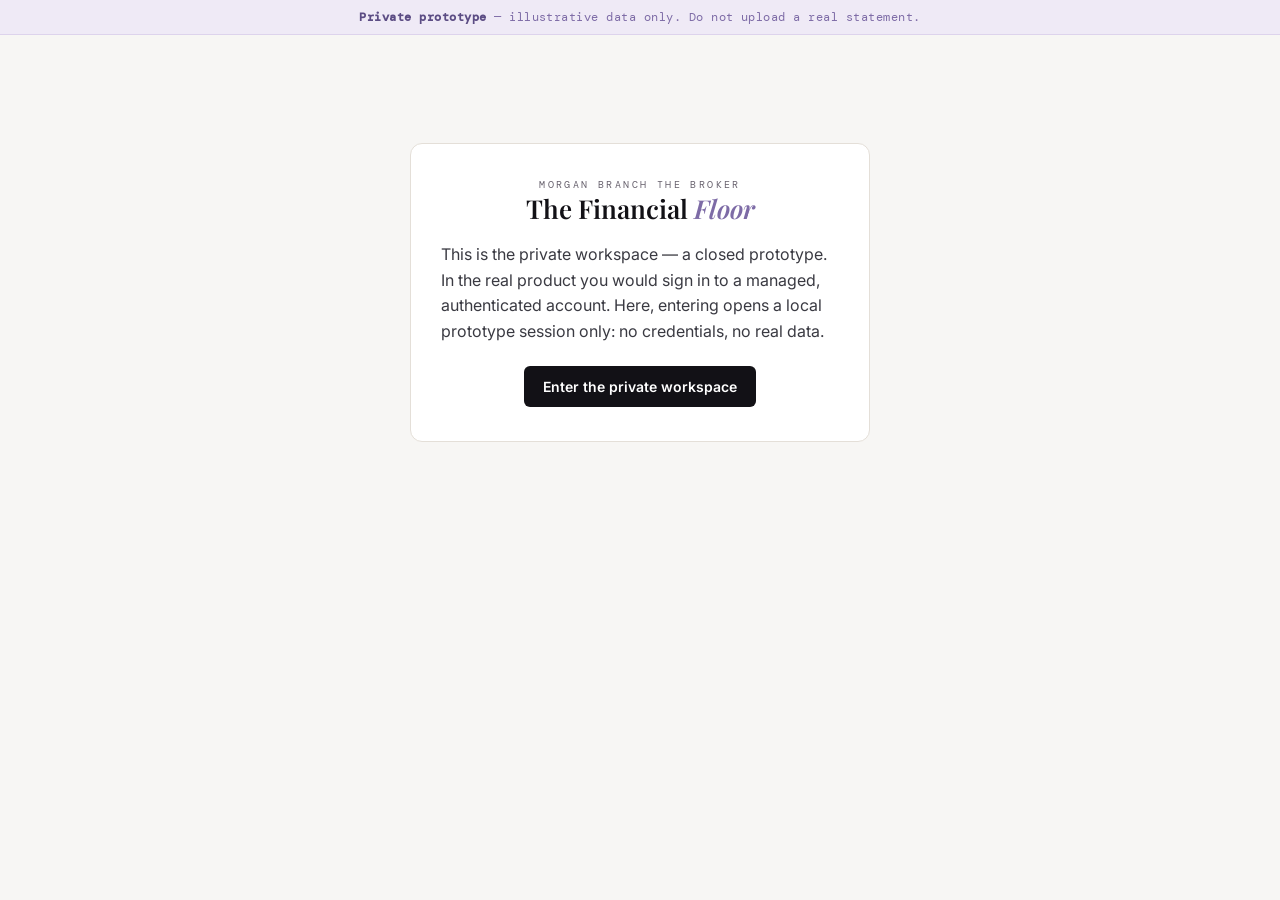
==== commit 286e6c8e: "Update hosted prototype: lighter intake + human copy Refreshes /financial-floor-app/ — welcome copy " ====
--- a/financial-floor-app/index.html
+++ b/financial-floor-app/index.html
@@ -193,19 +193,26 @@
 /* workspace contextual line (one sentence from intake; no six-role cards) */
 .ws-context { font-size: 14px; color: var(--muted); margin: 26px 0 0; display: flex; gap: 10px; align-items: baseline; flex-wrap: wrap; }
 
+/* lighter intake controls */
+.opt-tag { font-family: var(--mono); font-size: 9.5px; letter-spacing: 0.08em; text-transform: uppercase; color: var(--muted); border: 1px solid var(--line); border-radius: 999px; padding: 1px 6px; margin-left: 6px; }
+input.in.wide { width: 100%; max-width: 520px; }
+.checks { display: flex; flex-wrap: wrap; gap: 8px 16px; margin-top: 2px; }
+.check { display: inline-flex; align-items: center; gap: 6px; font-size: 14px; color: var(--body); }
+.check input { accent-color: var(--violet); width: auto; }
+
 </style>
 </head>
 <body>
 <div id="app"></div>
 <script>
-"use strict";(()=>{var qt=Object.defineProperty;var Jr=(t,e,r)=>e in t?qt(t,e,{enumerable:!0,configurable:!0,writable:!0,value:r}):t[e]=r;var Xr=(t,e)=>{for(var r in e)qt(t,r,{get:e[r],enumerable:!0})};var W=(t,e,r)=>Jr(t,typeof e!="symbol"?e+"":e,r);var m={};Xr(m,{BRAND:()=>Rn,DIRTY:()=>pe,EMPTY_PATH:()=>nn,INVALID:()=>v,NEVER:()=>ls,OK:()=>$,ParseStatus:()=>C,Schema:()=>w,ZodAny:()=>ae,ZodArray:()=>te,ZodBigInt:()=>me,ZodBoolean:()=>he,ZodBranded:()=>He,ZodCatch:()=>Re,ZodDate:()=>ye,ZodDefault:()=>Se,ZodDiscriminatedUnion:()=>lt,ZodEffects:()=>V,ZodEnum:()=>ke,ZodError:()=>N,ZodFirstPartyTypeKind:()=>b,ZodFunction:()=>pt,ZodIntersection:()=>_e,ZodIssueCode:()=>d,ZodLazy:()=>we,ZodLiteral:()=>xe,ZodMap:()=>Le,ZodNaN:()=>Be,ZodNativeEnum:()=>Ee,ZodNever:()=>z,ZodNull:()=>ve,ZodNullable:()=>K,ZodNumber:()=>fe,ZodObject:()=>M,ZodOptional:()=>F,ZodParsedType:()=>f,ZodPipeline:()=>Ke,ZodPromise:()=>ie,ZodReadonly:()=>Te,ZodRecord:()=>dt,ZodSchema:()=>w,ZodSet:()=>Fe,ZodString:()=>se,ZodSymbol:()=>je,ZodTransformer:()=>V,ZodTuple:()=>H,ZodType:()=>w,ZodUndefined:()=>ge,ZodUnion:()=>be,ZodUnknown:()=>ee,ZodVoid:()=>Ue,addIssueToContext:()=>p,any:()=>Nn,array:()=>Ln,bigint:()=>Cn,boolean:()=>nr,coerce:()=>us,custom:()=>er,date:()=>Pn,datetimeRegex:()=>Jt,defaultErrorMap:()=>J,discriminatedUnion:()=>zn,effect:()=>ts,enum:()=>Jn,function:()=>Hn,getErrorMap:()=>De,getParsedType:()=>Y,instanceof:()=>On,intersection:()=>Zn,isAborted:()=>ct,isAsync:()=>Ne,isDirty:()=>ut,isValid:()=>ne,late:()=>Tn,lazy:()=>Kn,literal:()=>Qn,makeIssue:()=>Ye,map:()=>Wn,nan:()=>In,nativeEnum:()=>Xn,never:()=>jn,null:()=>Dn,nullable:()=>ns,number:()=>rr,object:()=>Fn,objectUtil:()=>Ct,oboolean:()=>cs,onumber:()=>os,optional:()=>rs,ostring:()=>is,pipeline:()=>as,preprocess:()=>ss,promise:()=>es,quotelessJson:()=>en,record:()=>qn,set:()=>Yn,setErrorMap:()=>rn,strictObject:()=>Bn,string:()=>tr,symbol:()=>An,transformer:()=>ts,tuple:()=>Gn,undefined:()=>$n,union:()=>Vn,unknown:()=>Mn,util:()=>k,void:()=>Un});var k;(function(t){t.assertEqual=s=>{};function e(s){}t.assertIs=e;function r(s){throw new Error}t.assertNever=r,t.arrayToEnum=s=>{let a={};for(let o of s)a[o]=o;return a},t.getValidEnumValues=s=>{let a=t.objectKeys(s).filter(i=>typeof s[s[i]]!="number"),o={};for(let i of a)o[i]=s[i];return t.objectValues(o)},t.objectValues=s=>t.objectKeys(s).map(function(a){return s[a]}),t.objectKeys=typeof Object.keys=="function"?s=>Object.keys(s):s=>{let a=[];for(let o in s)Object.prototype.hasOwnProperty.call(s,o)&&a.push(o);return a},t.find=(s,a)=>{for(let o of s)if(a(o))return o},t.isInteger=typeof Number.isInteger=="function"?s=>Number.isInteger(s):s=>typeof s=="number"&&Number.isFinite(s)&&Math.floor(s)===s;function n(s,a=" | "){return s.map(o=>typeof o=="string"?`'${o}'`:o).join(a)}t.joinValues=n,t.jsonStringifyReplacer=(s,a)=>typeof a=="bigint"?a.toString():a})(k||(k={}));var Ct;(function(t){t.mergeShapes=(e,r)=>({...e,...r})})(Ct||(Ct={}));var f=k.arrayToEnum(["string","nan","number","integer","float","boolean","date","bigint","symbol","function","undefined","null","array","object","unknown","promise","void","never","map","set"]),Y=t=>{switch(typeof t){case"undefined":return f.undefined;case"string":return f.string;case"number":return Number.isNaN(t)?f.nan:f.number;case"boolean":return f.boolean;case"function":return f.function;case"bigint":return f.bigint;case"symbol":return f.symbol;case"object":return Array.isArray(t)?f.array:t===null?f.null:t.then&&typeof t.then=="function"&&t.catch&&typeof t.catch=="function"?f.promise:typeof Map<"u"&&t instanceof Map?f.map:typeof Set<"u"&&t instanceof Set?f.set:typeof Date<"u"&&t instanceof Date?f.date:f.object;default:return f.unknown}};var d=k.arrayToEnum(["invalid_type","invalid_literal","custom","invalid_union","invalid_union_discriminator","invalid_enum_value","unrecognized_keys","invalid_arguments","invalid_return_type","invalid_date","invalid_string","too_small","too_big","invalid_intersection_types","not_multiple_of","not_finite"]),en=t=>JSON.stringify(t,null,2).replace(/"([^"]+)":/g,"$1:"),N=class t extends Error{get errors(){return this.issues}constructor(e){super(),this.issues=[],this.addIssue=n=>{this.issues=[...this.issues,n]},this.addIssues=(n=[])=>{this.issues=[...this.issues,...n]};let r=new.target.prototype;Object.setPrototypeOf?Object.setPrototypeOf(this,r):this.__proto__=r,this.name="ZodError",this.issues=e}format(e){let r=e||function(a){return a.message},n={_errors:[]},s=a=>{for(let o of a.issues)if(o.code==="invalid_union")o.unionErrors.map(s);else if(o.code==="invalid_return_type")s(o.returnTypeError);else if(o.code==="invalid_arguments")s(o.argumentsError);else if(o.path.length===0)n._errors.push(r(o));else{let i=n,c=0;for(;c<o.path.length;){let u=o.path[c];c===o.path.length-1?(i[u]=i[u]||{_errors:[]},i[u]._errors.push(r(o))):i[u]=i[u]||{_errors:[]},i=i[u],c++}}};return s(this),n}static assert(e){if(!(e instanceof t))throw new Error(`Not a ZodError: ${e}`)}toString(){return this.message}get message(){return JSON.stringify(this.issues,k.jsonStringifyReplacer,2)}get isEmpty(){return this.issues.length===0}flatten(e=r=>r.message){let r={},n=[];for(let s of this.issues)if(s.path.length>0){let a=s.path[0];r[a]=r[a]||[],r[a].push(e(s))}else n.push(e(s));return{formErrors:n,fieldErrors:r}}get formErrors(){return this.flatten()}};N.create=t=>new N(t);var tn=(t,e)=>{let r;switch(t.code){case d.invalid_type:t.received===f.undefined?r="Required":r=`Expected ${t.expected}, received ${t.received}`;break;case d.invalid_literal:r=`Invalid literal value, expected ${JSON.stringify(t.expected,k.jsonStringifyReplacer)}`;break;case d.unrecognized_keys:r=`Unrecognized key(s) in object: ${k.joinValues(t.keys,", ")}`;break;case d.invalid_union:r="Invalid input";break;case d.invalid_union_discriminator:r=`Invalid discriminator value. Expected ${k.joinValues(t.options)}`;break;case d.invalid_enum_value:r=`Invalid enum value. Expected ${k.joinValues(t.options)}, received '${t.received}'`;break;case d.invalid_arguments:r="Invalid function arguments";break;case d.invalid_return_type:r="Invalid function return type";break;case d.invalid_date:r="Invalid date";break;case d.invalid_string:typeof t.validation=="object"?"includes"in t.validation?(r=`Invalid input: must include "${t.validation.includes}"`,typeof t.validation.position=="number"&&(r=`${r} at one or more positions greater than or equal to ${t.validation.position}`)):"startsWith"in t.validation?r=`Invalid input: must start with "${t.validation.startsWith}"`:"endsWith"in t.validation?r=`Invalid input: must end with "${t.validation.endsWith}"`:k.assertNever(t.validation):t.validation!=="regex"?r=`Invalid ${t.validation}`:r="Invalid";break;case d.too_small:t.type==="array"?r=`Array must contain ${t.exact?"exactly":t.inclusive?"at least":"more than"} ${t.minimum} element(s)`:t.type==="string"?r=`String must contain ${t.exact?"exactly":t.inclusive?"at least":"over"} ${t.minimum} character(s)`:t.type==="number"?r=`Number must be ${t.exact?"exactly equal to ":t.inclusive?"greater than or equal to ":"greater than "}${t.minimum}`:t.type==="bigint"?r=`Number must be ${t.exact?"exactly equal to ":t.inclusive?"greater than or equal to ":"greater than "}${t.minimum}`:t.type==="date"?r=`Date must be ${t.exact?"exactly equal to ":t.inclusive?"greater than or equal to ":"greater than "}${new Date(Number(t.minimum))}`:r="Invalid input";break;case d.too_big:t.type==="array"?r=`Array must contain ${t.exact?"exactly":t.inclusive?"at most":"less than"} ${t.maximum} element(s)`:t.type==="string"?r=`String must contain ${t.exact?"exactly":t.inclusive?"at most":"under"} ${t.maximum} character(s)`:t.type==="number"?r=`Number must be ${t.exact?"exactly":t.inclusive?"less than or equal to":"less than"} ${t.maximum}`:t.type==="bigint"?r=`BigInt must be ${t.exact?"exactly":t.inclusive?"less than or equal to":"less than"} ${t.maximum}`:t.type==="date"?r=`Date must be ${t.exact?"exactly":t.inclusive?"smaller than or equal to":"smaller than"} ${new Date(Number(t.maximum))}`:r="Invalid input";break;case d.custom:r="Invalid input";break;case d.invalid_intersection_types:r="Intersection results could not be merged";break;case d.not_multiple_of:r=`Number must be a multiple of ${t.multipleOf}`;break;case d.not_finite:r="Number must be finite";break;default:r=e.defaultError,k.assertNever(t)}return{message:r}},J=tn;var Wt=J;function rn(t){Wt=t}function De(){return Wt}var Ye=t=>{let{data:e,path:r,errorMaps:n,issueData:s}=t,a=[...r,...s.path||[]],o={...s,path:a};if(s.message!==void 0)return{...s,path:a,message:s.message};let i="",c=n.filter(u=>!!u).slice().reverse();for(let u of c)i=u(o,{data:e,defaultError:i}).message;return{...s,path:a,message:i}},nn=[];function p(t,e){let r=De(),n=Ye({issueData:e,data:t.data,path:t.path,errorMaps:[t.common.contextualErrorMap,t.schemaErrorMap,r,r===J?void 0:J].filter(s=>!!s)});t.common.issues.push(n)}var C=class t{constructor(){this.value="valid"}dirty(){this.value==="valid"&&(this.value="dirty")}abort(){this.value!=="aborted"&&(this.value="aborted")}static mergeArray(e,r){let n=[];for(let s of r){if(s.status==="aborted")return v;s.status==="dirty"&&e.dirty(),n.push(s.value)}return{status:e.value,value:n}}static async mergeObjectAsync(e,r){let n=[];for(let s of r){let a=await s.key,o=await s.value;n.push({key:a,value:o})}return t.mergeObjectSync(e,n)}static mergeObjectSync(e,r){let n={};for(let s of r){let{key:a,value:o}=s;if(a.status==="aborted"||o.status==="aborted")return v;a.status==="dirty"&&e.dirty(),o.status==="dirty"&&e.dirty(),a.value!=="__proto__"&&(typeof o.value<"u"||s.alwaysSet)&&(n[a.value]=o.value)}return{status:e.value,value:n}}},v=Object.freeze({status:"aborted"}),pe=t=>({status:"dirty",value:t}),$=t=>({status:"valid",value:t}),ct=t=>t.status==="aborted",ut=t=>t.status==="dirty",ne=t=>t.status==="valid",Ne=t=>typeof Promise<"u"&&t instanceof Promise;var y;(function(t){t.errToObj=e=>typeof e=="string"?{message:e}:e||{},t.toString=e=>typeof e=="string"?e:e?.message})(y||(y={}));var B=class{constructor(e,r,n,s){this._cachedPath=[],this.parent=e,this.data=r,this._path=n,this._key=s}get path(){return this._cachedPath.length||(Array.isArray(this._key)?this._cachedPath.push(...this._path,...this._key):this._cachedPath.push(...this._path,this._key)),this._cachedPath}},Yt=(t,e)=>{if(ne(e))return{success:!0,data:e.value};if(!t.common.issues.length)throw new Error("Validation failed but no issues detected.");return{success:!1,get error(){if(this._error)return this._error;let r=new N(t.common.issues);return this._error=r,this._error}}};function _(t){if(!t)return{};let{errorMap:e,invalid_type_error:r,required_error:n,description:s}=t;if(e&&(r||n))throw new Error(`Can't use "invalid_type_error" or "required_error" in conjunction with custom error map.`);return e?{errorMap:e,description:s}:{errorMap:(o,i)=>{let{message:c}=t;return o.code==="invalid_enum_value"?{message:c??i.defaultError}:typeof i.data>"u"?{message:c??n??i.defaultError}:o.code!=="invalid_type"?{message:i.defaultError}:{message:c??r??i.defaultError}},description:s}}var w=class{get description(){return this._def.description}_getType(e){return Y(e.data)}_getOrReturnCtx(e,r){return r||{common:e.parent.common,data:e.data,parsedType:Y(e.data),schemaErrorMap:this._def.errorMap,path:e.path,parent:e.parent}}_processInputParams(e){return{status:new C,ctx:{common:e.parent.common,data:e.data,parsedType:Y(e.data),schemaErrorMap:this._def.errorMap,path:e.path,parent:e.parent}}}_parseSync(e){let r=this._parse(e);if(Ne(r))throw new Error("Synchronous parse encountered promise.");return r}_parseAsync(e){let r=this._parse(e);return Promise.resolve(r)}parse(e,r){let n=this.safeParse(e,r);if(n.success)return n.data;throw n.error}safeParse(e,r){let n={common:{issues:[],async:r?.async??!1,contextualErrorMap:r?.errorMap},path:r?.path||[],schemaErrorMap:this._def.errorMap,parent:null,data:e,parsedType:Y(e)},s=this._parseSync({data:e,path:n.path,parent:n});return Yt(n,s)}"~validate"(e){let r={common:{issues:[],async:!!this["~standard"].async},path:[],schemaErrorMap:this._def.errorMap,parent:null,data:e,parsedType:Y(e)};if(!this["~standard"].async)try{let n=this._parseSync({data:e,path:[],parent:r});return ne(n)?{value:n.value}:{issues:r.common.issues}}catch(n){n?.message?.toLowerCase()?.includes("encountered")&&(this["~standard"].async=!0),r.common={issues:[],async:!0}}return this._parseAsync({data:e,path:[],parent:r}).then(n=>ne(n)?{value:n.value}:{issues:r.common.issues})}async parseAsync(e,r){let n=await this.safeParseAsync(e,r);if(n.success)return n.data;throw n.error}async safeParseAsync(e,r){let n={common:{issues:[],contextualErrorMap:r?.errorMap,async:!0},path:r?.path||[],schemaErrorMap:this._def.errorMap,parent:null,data:e,parsedType:Y(e)},s=this._parse({data:e,path:n.path,parent:n}),a=await(Ne(s)?s:Promise.resolve(s));return Yt(n,a)}refine(e,r){let n=s=>typeof r=="string"||typeof r>"u"?{message:r}:typeof r=="function"?r(s):r;return this._refinement((s,a)=>{let o=e(s),i=()=>a.addIssue({code:d.custom,...n(s)});return typeof Promise<"u"&&o instanceof Promise?o.then(c=>c?!0:(i(),!1)):o?!0:(i(),!1)})}refinement(e,r){return this._refinement((n,s)=>e(n)?!0:(s.addIssue(typeof r=="function"?r(n,s):r),!1))}_refinement(e){return new V({schema:this,typeName:b.ZodEffects,effect:{type:"refinement",refinement:e}})}superRefine(e){return this._refinement(e)}constructor(e){this.spa=this.safeParseAsync,this._def=e,this.parse=this.parse.bind(this),this.safeParse=this.safeParse.bind(this),this.parseAsync=this.parseAsync.bind(this),this.safeParseAsync=this.safeParseAsync.bind(this),this.spa=this.spa.bind(this),this.refine=this.refine.bind(this),this.refinement=this.refinement.bind(this),this.superRefine=this.superRefine.bind(this),this.optional=this.optional.bind(this),this.nullable=this.nullable.bind(this),this.nullish=this.nullish.bind(this),this.array=this.array.bind(this),this.promise=this.promise.bind(this),this.or=this.or.bind(this),this.and=this.and.bind(this),this.transform=this.transform.bind(this),this.brand=this.brand.bind(this),this.default=this.default.bind(this),this.catch=this.catch.bind(this),this.describe=this.describe.bind(this),this.pipe=this.pipe.bind(this),this.readonly=this.readonly.bind(this),this.isNullable=this.isNullable.bind(this),this.isOptional=this.isOptional.bind(this),this["~standard"]={version:1,vendor:"zod",validate:r=>this["~validate"](r)}}optional(){return F.create(this,this._def)}nullable(){return K.create(this,this._def)}nullish(){return this.nullable().optional()}array(){return te.create(this)}promise(){return ie.create(this,this._def)}or(e){return be.create([this,e],this._def)}and(e){return _e.create(this,e,this._def)}transform(e){return new V({..._(this._def),schema:this,typeName:b.ZodEffects,effect:{type:"transform",transform:e}})}default(e){let r=typeof e=="function"?e:()=>e;return new Se({..._(this._def),innerType:this,defaultValue:r,typeName:b.ZodDefault})}brand(){return new He({typeName:b.ZodBranded,type:this,..._(this._def)})}catch(e){let r=typeof e=="function"?e:()=>e;return new Re({..._(this._def),innerType:this,catchValue:r,typeName:b.ZodCatch})}describe(e){let r=this.constructor;return new r({...this._def,description:e})}pipe(e){return Ke.create(this,e)}readonly(){return Te.create(this)}isOptional(){return this.safeParse(void 0).success}isNullable(){return this.safeParse(null).success}},sn=/^c[^\s-]{8,}$/i,an=/^[0-9a-z]+$/,on=/^[0-9A-HJKMNP-TV-Z]{26}$/i,cn=/^[0-9a-fA-F]{8}\b-[0-9a-fA-F]{4}\b-[0-9a-fA-F]{4}\b-[0-9a-fA-F]{4}\b-[0-9a-fA-F]{12}$/i,un=/^[a-z0-9_-]{21}$/i,ln=/^[A-Za-z0-9-_]+\.[A-Za-z0-9-_]+\.[A-Za-z0-9-_]*$/,dn=/^[-+]?P(?!$)(?:(?:[-+]?\d+Y)|(?:[-+]?\d+[.,]\d+Y$))?(?:(?:[-+]?\d+M)|(?:[-+]?\d+[.,]\d+M$))?(?:(?:[-+]?\d+W)|(?:[-+]?\d+[.,]\d+W$))?(?:(?:[-+]?\d+D)|(?:[-+]?\d+[.,]\d+D$))?(?:T(?=[\d+-])(?:(?:[-+]?\d+H)|(?:[-+]?\d+[.,]\d+H$))?(?:(?:[-+]?\d+M)|(?:[-+]?\d+[.,]\d+M$))?(?:[-+]?\d+(?:[.,]\d+)?S)?)??$/,pn=/^(?!\.)(?!.*\.\.)([A-Z0-9_'+\-\.]*)[A-Z0-9_+-]@([A-Z0-9][A-Z0-9\-]*\.)+[A-Z]{2,}$/i,fn="^(\\p{Extended_Pictographic}|\\p{Emoji_Component})+$",Pt,mn=/^(?:(?:25[0-5]|2[0-4][0-9]|1[0-9][0-9]|[1-9][0-9]|[0-9])\.){3}(?:25[0-5]|2[0-4][0-9]|1[0-9][0-9]|[1-9][0-9]|[0-9])$/,hn=/^(?:(?:25[0-5]|2[0-4][0-9]|1[0-9][0-9]|[1-9][0-9]|[0-9])\.){3}(?:25[0-5]|2[0-4][0-9]|1[0-9][0-9]|[1-9][0-9]|[0-9])\/(3[0-2]|[12]?[0-9])$/,yn=/^(([0-9a-fA-F]{1,4}:){7,7}[0-9a-fA-F]{1,4}|([0-9a-fA-F]{1,4}:){1,7}:|([0-9a-fA-F]{1,4}:){1,6}:[0-9a-fA-F]{1,4}|([0-9a-fA-F]{1,4}:){1,5}(:[0-9a-fA-F]{1,4}){1,2}|([0-9a-fA-F]{1,4}:){1,4}(:[0-9a-fA-F]{1,4}){1,3}|([0-9a-fA-F]{1,4}:){1,3}(:[0-9a-fA-F]{1,4}){1,4}|([0-9a-fA-F]{1,4}:){1,2}(:[0-9a-fA-F]{1,4}){1,5}|[0-9a-fA-F]{1,4}:((:[0-9a-fA-F]{1,4}){1,6})|:((:[0-9a-fA-F]{1,4}){1,7}|:)|fe80:(:[0-9a-fA-F]{0,4}){0,4}%[0-9a-zA-Z]{1,}|::(ffff(:0{1,4}){0,1}:){0,1}((25[0-5]|(2[0-4]|1{0,1}[0-9]){0,1}[0-9])\.){3,3}(25[0-5]|(2[0-4]|1{0,1}[0-9]){0,1}[0-9])|([0-9a-fA-F]{1,4}:){1,4}:((25[0-5]|(2[0-4]|1{0,1}[0-9]){0,1}[0-9])\.){3,3}(25[0-5]|(2[0-4]|1{0,1}[0-9]){0,1}[0-9]))$/,gn=/^(([0-9a-fA-F]{1,4}:){7,7}[0-9a-fA-F]{1,4}|([0-9a-fA-F]{1,4}:){1,7}:|([0-9a-fA-F]{1,4}:){1,6}:[0-9a-fA-F]{1,4}|([0-9a-fA-F]{1,4}:){1,5}(:[0-9a-fA-F]{1,4}){1,2}|([0-9a-fA-F]{1,4}:){1,4}(:[0-9a-fA-F]{1,4}){1,3}|([0-9a-fA-F]{1,4}:){1,3}(:[0-9a-fA-F]{1,4}){1,4}|([0-9a-fA-F]{1,4}:){1,2}(:[0-9a-fA-F]{1,4}){1,5}|[0-9a-fA-F]{1,4}:((:[0-9a-fA-F]{1,4}){1,6})|:((:[0-9a-fA-F]{1,4}){1,7}|:)|fe80:(:[0-9a-fA-F]{0,4}){0,4}%[0-9a-zA-Z]{1,}|::(ffff(:0{1,4}){0,1}:){0,1}((25[0-5]|(2[0-4]|1{0,1}[0-9]){0,1}[0-9])\.){3,3}(25[0-5]|(2[0-4]|1{0,1}[0-9]){0,1}[0-9])|([0-9a-fA-F]{1,4}:){1,4}:((25[0-5]|(2[0-4]|1{0,1}[0-9]){0,1}[0-9])\.){3,3}(25[0-5]|(2[0-4]|1{0,1}[0-9]){0,1}[0-9]))\/(12[0-8]|1[01][0-9]|[1-9]?[0-9])$/,vn=/^([0-9a-zA-Z+/]{4})*(([0-9a-zA-Z+/]{2}==)|([0-9a-zA-Z+/]{3}=))?$/,bn=/^([0-9a-zA-Z-_]{4})*(([0-9a-zA-Z-_]{2}(==)?)|([0-9a-zA-Z-_]{3}(=)?))?$/,Kt="((\\d\\d[2468][048]|\\d\\d[13579][26]|\\d\\d0[48]|[02468][048]00|[13579][26]00)-02-29|\\d{4}-((0[13578]|1[02])-(0[1-9]|[12]\\d|3[01])|(0[469]|11)-(0[1-9]|[12]\\d|30)|(02)-(0[1-9]|1\\d|2[0-8])))",_n=new RegExp(`^${Kt}$`);function Qt(t){let e="[0-5]\\d";t.precision?e=`${e}\\.\\d{${t.precision}}`:t.precision==null&&(e=`${e}(\\.\\d+)?`);let r=t.precision?"+":"?";return`([01]\\d|2[0-3]):[0-5]\\d(:${e})${r}`}function wn(t){return new RegExp(`^${Qt(t)}$`)}function Jt(t){let e=`${Kt}T${Qt(t)}`,r=[];return r.push(t.local?"Z?":"Z"),t.offset&&r.push("([+-]\\d{2}:?\\d{2})"),e=`${e}(${r.join("|")})`,new RegExp(`^${e}$`)}function xn(t,e){return!!((e==="v4"||!e)&&mn.test(t)||(e==="v6"||!e)&&yn.test(t))}function kn(t,e){if(!ln.test(t))return!1;try{let[r]=t.split(".");if(!r)return!1;let n=r.replace(/-/g,"+").replace(/_/g,"/").padEnd(r.length+(4-r.length%4)%4,"="),s=JSON.parse(atob(n));return!(typeof s!="object"||s===null||"typ"in s&&s?.typ!=="JWT"||!s.alg||e&&s.alg!==e)}catch{return!1}}function En(t,e){return!!((e==="v4"||!e)&&hn.test(t)||(e==="v6"||!e)&&gn.test(t))}var se=class t extends w{_parse(e){if(this._def.coerce&&(e.data=String(e.data)),this._getType(e)!==f.string){let a=this._getOrReturnCtx(e);return p(a,{code:d.invalid_type,expected:f.string,received:a.parsedType}),v}let n=new C,s;for(let a of this._def.checks)if(a.kind==="min")e.data.length<a.value&&(s=this._getOrReturnCtx(e,s),p(s,{code:d.too_small,minimum:a.value,type:"string",inclusive:!0,exact:!1,message:a.message}),n.dirty());else if(a.kind==="max")e.data.length>a.value&&(s=this._getOrReturnCtx(e,s),p(s,{code:d.too_big,maximum:a.value,type:"string",inclusive:!0,exact:!1,message:a.message}),n.dirty());else if(a.kind==="length"){let o=e.data.length>a.value,i=e.data.length<a.value;(o||i)&&(s=this._getOrReturnCtx(e,s),o?p(s,{code:d.too_big,maximum:a.value,type:"string",inclusive:!0,exact:!0,message:a.message}):i&&p(s,{code:d.too_small,minimum:a.value,type:"string",inclusive:!0,exact:!0,message:a.message}),n.dirty())}else if(a.kind==="email")pn.test(e.data)||(s=this._getOrReturnCtx(e,s),p(s,{validation:"email",code:d.invalid_string,message:a.message}),n.dirty());else if(a.kind==="emoji")Pt||(Pt=new RegExp(fn,"u")),Pt.test(e.data)||(s=this._getOrReturnCtx(e,s),p(s,{validation:"emoji",code:d.invalid_string,message:a.message}),n.dirty());else if(a.kind==="uuid")cn.test(e.data)||(s=this._getOrReturnCtx(e,s),p(s,{validation:"uuid",code:d.invalid_string,message:a.message}),n.dirty());else if(a.kind==="nanoid")un.test(e.data)||(s=this._getOrReturnCtx(e,s),p(s,{validation:"nanoid",code:d.invalid_string,message:a.message}),n.dirty());else if(a.kind==="cuid")sn.test(e.data)||(s=this._getOrReturnCtx(e,s),p(s,{validation:"cuid",code:d.invalid_string,message:a.message}),n.dirty());else if(a.kind==="cuid2")an.test(e.data)||(s=this._getOrReturnCtx(e,s),p(s,{validation:"cuid2",code:d.invalid_string,message:a.message}),n.dirty());else if(a.kind==="ulid")on.test(e.data)||(s=this._getOrReturnCtx(e,s),p(s,{validation:"ulid",code:d.invalid_string,message:a.message}),n.dirty());else if(a.kind==="url")try{new URL(e.data)}catch{s=this._getOrReturnCtx(e,s),p(s,{validation:"url",code:d.invalid_string,message:a.message}),n.dirty()}else a.kind==="regex"?(a.regex.lastIndex=0,a.regex.test(e.data)||(s=this._getOrReturnCtx(e,s),p(s,{validation:"regex",code:d.invalid_string,message:a.message}),n.dirty())):a.kind==="trim"?e.data=e.data.trim():a.kind==="includes"?e.data.includes(a.value,a.position)||(s=this._getOrReturnCtx(e,s),p(s,{code:d.invalid_string,validation:{includes:a.value,position:a.position},message:a.message}),n.dirty()):a.kind==="toLowerCase"?e.data=e.data.toLowerCase():a.kind==="toUpperCase"?e.data=e.data.toUpperCase():a.kind==="startsWith"?e.data.startsWith(a.value)||(s=this._getOrReturnCtx(e,s),p(s,{code:d.invalid_string,validation:{startsWith:a.value},message:a.message}),n.dirty()):a.kind==="endsWith"?e.data.endsWith(a.value)||(s=this._getOrReturnCtx(e,s),p(s,{code:d.invalid_string,validation:{endsWith:a.value},message:a.message}),n.dirty()):a.kind==="datetime"?Jt(a).test(e.data)||(s=this._getOrReturnCtx(e,s),p(s,{code:d.invalid_string,validation:"datetime",message:a.message}),n.dirty()):a.kind==="date"?_n.test(e.data)||(s=this._getOrReturnCtx(e,s),p(s,{code:d.invalid_string,validation:"date",message:a.message}),n.dirty()):a.kind==="time"?wn(a).test(e.data)||(s=this._getOrReturnCtx(e,s),p(s,{code:d.invalid_string,validation:"time",message:a.message}),n.dirty()):a.kind==="duration"?dn.test(e.data)||(s=this._getOrReturnCtx(e,s),p(s,{validation:"duration",code:d.invalid_string,message:a.message}),n.dirty()):a.kind==="ip"?xn(e.data,a.version)||(s=this._getOrReturnCtx(e,s),p(s,{validation:"ip",code:d.invalid_string,message:a.message}),n.dirty()):a.kind==="jwt"?kn(e.data,a.alg)||(s=this._getOrReturnCtx(e,s),p(s,{validation:"jwt",code:d.invalid_string,message:a.message}),n.dirty()):a.kind==="cidr"?En(e.data,a.version)||(s=this._getOrReturnCtx(e,s),p(s,{validation:"cidr",code:d.invalid_string,message:a.message}),n.dirty()):a.kind==="base64"?vn.test(e.data)||(s=this._getOrReturnCtx(e,s),p(s,{validation:"base64",code:d.invalid_string,message:a.message}),n.dirty()):a.kind==="base64url"?bn.test(e.data)||(s=this._getOrReturnCtx(e,s),p(s,{validation:"base64url",code:d.invalid_string,message:a.message}),n.dirty()):k.assertNever(a);return{status:n.value,value:e.data}}_regex(e,r,n){return this.refinement(s=>e.test(s),{validation:r,code:d.invalid_string,...y.errToObj(n)})}_addCheck(e){return new t({...this._def,checks:[...this._def.checks,e]})}email(e){return this._addCheck({kind:"email",...y.errToObj(e)})}url(e){return this._addCheck({kind:"url",...y.errToObj(e)})}emoji(e){return this._addCheck({kind:"emoji",...y.errToObj(e)})}uuid(e){return this._addCheck({kind:"uuid",...y.errToObj(e)})}nanoid(e){return this._addCheck({kind:"nanoid",...y.errToObj(e)})}cuid(e){return this._addCheck({kind:"cuid",...y.errToObj(e)})}cuid2(e){return this._addCheck({kind:"cuid2",...y.errToObj(e)})}ulid(e){return this._addCheck({kind:"ulid",...y.errToObj(e)})}base64(e){return this._addCheck({kind:"base64",...y.errToObj(e)})}base64url(e){return this._addCheck({kind:"base64url",...y.errToObj(e)})}jwt(e){return this._addCheck({kind:"jwt",...y.errToObj(e)})}ip(e){return this._addCheck({kind:"ip",...y.errToObj(e)})}cidr(e){return this._addCheck({kind:"cidr",...y.errToObj(e)})}datetime(e){return typeof e=="string"?this._addCheck({kind:"datetime",precision:null,offset:!1,local:!1,message:e}):this._addCheck({kind:"datetime",precision:typeof e?.precision>"u"?null:e?.precision,offset:e?.offset??!1,local:e?.local??!1,...y.errToObj(e?.message)})}date(e){return this._addCheck({kind:"date",message:e})}time(e){return typeof e=="string"?this._addCheck({kind:"time",precision:null,message:e}):this._addCheck({kind:"time",precision:typeof e?.precision>"u"?null:e?.precision,...y.errToObj(e?.message)})}duration(e){return this._addCheck({kind:"duration",...y.errToObj(e)})}regex(e,r){return this._addCheck({kind:"regex",regex:e,...y.errToObj(r)})}includes(e,r){return this._addCheck({kind:"includes",value:e,position:r?.position,...y.errToObj(r?.message)})}startsWith(e,r){return this._addCheck({kind:"startsWith",value:e,...y.errToObj(r)})}endsWith(e,r){return this._addCheck({kind:"endsWith",value:e,...y.errToObj(r)})}min(e,r){return this._addCheck({kind:"min",value:e,...y.errToObj(r)})}max(e,r){return this._addCheck({kind:"max",value:e,...y.errToObj(r)})}length(e,r){return this._addCheck({kind:"length",value:e,...y.errToObj(r)})}nonempty(e){return this.min(1,y.errToObj(e))}trim(){return new t({...this._def,checks:[...this._def.checks,{kind:"trim"}]})}toLowerCase(){return new t({...this._def,checks:[...this._def.checks,{kind:"toLowerCase"}]})}toUpperCase(){return new t({...this._def,checks:[...this._def.checks,{kind:"toUpperCase"}]})}get isDatetime(){return!!this._def.checks.find(e=>e.kind==="datetime")}get isDate(){return!!this._def.checks.find(e=>e.kind==="date")}get isTime(){return!!this._def.checks.find(e=>e.kind==="time")}get isDuration(){return!!this._def.checks.find(e=>e.kind==="duration")}get isEmail(){return!!this._def.checks.find(e=>e.kind==="email")}get isURL(){return!!this._def.checks.find(e=>e.kind==="url")}get isEmoji(){return!!this._def.checks.find(e=>e.kind==="emoji")}get isUUID(){return!!this._def.checks.find(e=>e.kind==="uuid")}get isNANOID(){return!!this._def.checks.find(e=>e.kind==="nanoid")}get isCUID(){return!!this._def.checks.find(e=>e.kind==="cuid")}get isCUID2(){return!!this._def.checks.find(e=>e.kind==="cuid2")}get isULID(){return!!this._def.checks.find(e=>e.kind==="ulid")}get isIP(){return!!this._def.checks.find(e=>e.kind==="ip")}get isCIDR(){return!!this._def.checks.find(e=>e.kind==="cidr")}get isBase64(){return!!this._def.checks.find(e=>e.kind==="base64")}get isBase64url(){return!!this._def.checks.find(e=>e.kind==="base64url")}get minLength(){let e=null;for(let r of this._def.checks)r.kind==="min"&&(e===null||r.value>e)&&(e=r.value);return e}get maxLength(){let e=null;for(let r of this._def.checks)r.kind==="max"&&(e===null||r.value<e)&&(e=r.value);return e}};se.create=t=>new se({checks:[],typeName:b.ZodString,coerce:t?.coerce??!1,..._(t)});function Sn(t,e){let r=(t.toString().split(".")[1]||"").length,n=(e.toString().split(".")[1]||"").length,s=r>n?r:n,a=Number.parseInt(t.toFixed(s).replace(".","")),o=Number.parseInt(e.toFixed(s).replace(".",""));return a%o/10**s}var fe=class t extends w{constructor(){super(...arguments),this.min=this.gte,this.max=this.lte,this.step=this.multipleOf}_parse(e){if(this._def.coerce&&(e.data=Number(e.data)),this._getType(e)!==f.number){let a=this._getOrReturnCtx(e);return p(a,{code:d.invalid_type,expected:f.number,received:a.parsedType}),v}let n,s=new C;for(let a of this._def.checks)a.kind==="int"?k.isInteger(e.data)||(n=this._getOrReturnCtx(e,n),p(n,{code:d.invalid_type,expected:"integer",received:"float",message:a.message}),s.dirty()):a.kind==="min"?(a.inclusive?e.data<a.value:e.data<=a.value)&&(n=this._getOrReturnCtx(e,n),p(n,{code:d.too_small,minimum:a.value,type:"number",inclusive:a.inclusive,exact:!1,message:a.message}),s.dirty()):a.kind==="max"?(a.inclusive?e.data>a.value:e.data>=a.value)&&(n=this._getOrReturnCtx(e,n),p(n,{code:d.too_big,maximum:a.value,type:"number",inclusive:a.inclusive,exact:!1,message:a.message}),s.dirty()):a.kind==="multipleOf"?Sn(e.data,a.value)!==0&&(n=this._getOrReturnCtx(e,n),p(n,{code:d.not_multiple_of,multipleOf:a.value,message:a.message}),s.dirty()):a.kind==="finite"?Number.isFinite(e.data)||(n=this._getOrReturnCtx(e,n),p(n,{code:d.not_finite,message:a.message}),s.dirty()):k.assertNever(a);return{status:s.value,value:e.data}}gte(e,r){return this.setLimit("min",e,!0,y.toString(r))}gt(e,r){return this.setLimit("min",e,!1,y.toString(r))}lte(e,r){return this.setLimit("max",e,!0,y.toString(r))}lt(e,r){return this.setLimit("max",e,!1,y.toString(r))}setLimit(e,r,n,s){return new t({...this._def,checks:[...this._def.checks,{kind:e,value:r,inclusive:n,message:y.toString(s)}]})}_addCheck(e){return new t({...this._def,checks:[...this._def.checks,e]})}int(e){return this._addCheck({kind:"int",message:y.toString(e)})}positive(e){return this._addCheck({kind:"min",value:0,inclusive:!1,message:y.toString(e)})}negative(e){return this._addCheck({kind:"max",value:0,inclusive:!1,message:y.toString(e)})}nonpositive(e){return this._addCheck({kind:"max",value:0,inclusive:!0,message:y.toString(e)})}nonnegative(e){return this._addCheck({kind:"min",value:0,inclusive:!0,message:y.toString(e)})}multipleOf(e,r){return this._addCheck({kind:"multipleOf",value:e,message:y.toString(r)})}finite(e){return this._addCheck({kind:"finite",message:y.toString(e)})}safe(e){return this._addCheck({kind:"min",inclusive:!0,value:Number.MIN_SAFE_INTEGER,message:y.toString(e)})._addCheck({kind:"max",inclusive:!0,value:Number.MAX_SAFE_INTEGER,message:y.toString(e)})}get minValue(){let e=null;for(let r of this._def.checks)r.kind==="min"&&(e===null||r.value>e)&&(e=r.value);return e}get maxValue(){let e=null;for(let r of this._def.checks)r.kind==="max"&&(e===null||r.value<e)&&(e=r.value);return e}get isInt(){return!!this._def.checks.find(e=>e.kind==="int"||e.kind==="multipleOf"&&k.isInteger(e.value))}get isFinite(){let e=null,r=null;for(let n of this._def.checks){if(n.kind==="finite"||n.kind==="int"||n.kind==="multipleOf")return!0;n.kind==="min"?(r===null||n.value>r)&&(r=n.value):n.kind==="max"&&(e===null||n.value<e)&&(e=n.value)}return Number.isFinite(r)&&Number.isFinite(e)}};fe.create=t=>new fe({checks:[],typeName:b.ZodNumber,coerce:t?.coerce||!1,..._(t)});var me=class t extends w{constructor(){super(...arguments),this.min=this.gte,this.max=this.lte}_parse(e){if(this._def.coerce)try{e.data=BigInt(e.data)}catch{return this._getInvalidInput(e)}if(this._getType(e)!==f.bigint)return this._getInvalidInput(e);let n,s=new C;for(let a of this._def.checks)a.kind==="min"?(a.inclusive?e.data<a.value:e.data<=a.value)&&(n=this._getOrReturnCtx(e,n),p(n,{code:d.too_small,type:"bigint",minimum:a.value,inclusive:a.inclusive,message:a.message}),s.dirty()):a.kind==="max"?(a.inclusive?e.data>a.value:e.data>=a.value)&&(n=this._getOrReturnCtx(e,n),p(n,{code:d.too_big,type:"bigint",maximum:a.value,inclusive:a.inclusive,message:a.message}),s.dirty()):a.kind==="multipleOf"?e.data%a.value!==BigInt(0)&&(n=this._getOrReturnCtx(e,n),p(n,{code:d.not_multiple_of,multipleOf:a.value,message:a.message}),s.dirty()):k.assertNever(a);return{status:s.value,value:e.data}}_getInvalidInput(e){let r=this._getOrReturnCtx(e);return p(r,{code:d.invalid_type,expected:f.bigint,received:r.parsedType}),v}gte(e,r){return this.setLimit("min",e,!0,y.toString(r))}gt(e,r){return this.setLimit("min",e,!1,y.toString(r))}lte(e,r){return this.setLimit("max",e,!0,y.toString(r))}lt(e,r){return this.setLimit("max",e,!1,y.toString(r))}setLimit(e,r,n,s){return new t({...this._def,checks:[...this._def.checks,{kind:e,value:r,inclusive:n,message:y.toString(s)}]})}_addCheck(e){return new t({...this._def,checks:[...this._def.checks,e]})}positive(e){return this._addCheck({kind:"min",value:BigInt(0),inclusive:!1,message:y.toString(e)})}negative(e){return this._addCheck({kind:"max",value:BigInt(0),inclusive:!1,message:y.toString(e)})}nonpositive(e){return this._addCheck({kind:"max",value:BigInt(0),inclusive:!0,message:y.toString(e)})}nonnegative(e){return this._addCheck({kind:"min",value:BigInt(0),inclusive:!0,message:y.toString(e)})}multipleOf(e,r){return this._addCheck({kind:"multipleOf",value:e,message:y.toString(r)})}get minValue(){let e=null;for(let r of this._def.checks)r.kind==="min"&&(e===null||r.value>e)&&(e=r.value);return e}get maxValue(){let e=null;for(let r of this._def.checks)r.kind==="max"&&(e===null||r.value<e)&&(e=r.value);return e}};me.create=t=>new me({checks:[],typeName:b.ZodBigInt,coerce:t?.coerce??!1,..._(t)});var he=class extends w{_parse(e){if(this._def.coerce&&(e.data=!!e.data),this._getType(e)!==f.boolean){let n=this._getOrReturnCtx(e);return p(n,{code:d.invalid_type,expected:f.boolean,received:n.parsedType}),v}return $(e.data)}};he.create=t=>new he({typeName:b.ZodBoolean,coerce:t?.coerce||!1,..._(t)});var ye=class t extends w{_parse(e){if(this._def.coerce&&(e.data=new Date(e.data)),this._getType(e)!==f.date){let a=this._getOrReturnCtx(e);return p(a,{code:d.invalid_type,expected:f.date,received:a.parsedType}),v}if(Number.isNaN(e.data.getTime())){let a=this._getOrReturnCtx(e);return p(a,{code:d.invalid_date}),v}let n=new C,s;for(let a of this._def.checks)a.kind==="min"?e.data.getTime()<a.value&&(s=this._getOrReturnCtx(e,s),p(s,{code:d.too_small,message:a.message,inclusive:!0,exact:!1,minimum:a.value,type:"date"}),n.dirty()):a.kind==="max"?e.data.getTime()>a.value&&(s=this._getOrReturnCtx(e,s),p(s,{code:d.too_big,message:a.message,inclusive:!0,exact:!1,maximum:a.value,type:"date"}),n.dirty()):k.assertNever(a);return{status:n.value,value:new Date(e.data.getTime())}}_addCheck(e){return new t({...this._def,checks:[...this._def.checks,e]})}min(e,r){return this._addCheck({kind:"min",value:e.getTime(),message:y.toString(r)})}max(e,r){return this._addCheck({kind:"max",value:e.getTime(),message:y.toString(r)})}get minDate(){let e=null;for(let r of this._def.checks)r.kind==="min"&&(e===null||r.value>e)&&(e=r.value);return e!=null?new Date(e):null}get maxDate(){let e=null;for(let r of this._def.checks)r.kind==="max"&&(e===null||r.value<e)&&(e=r.value);return e!=null?new Date(e):null}};ye.create=t=>new ye({checks:[],coerce:t?.coerce||!1,typeName:b.ZodDate,..._(t)});var je=class extends w{_parse(e){if(this._getType(e)!==f.symbol){let n=this._getOrReturnCtx(e);return p(n,{code:d.invalid_type,expected:f.symbol,received:n.parsedType}),v}return $(e.data)}};je.create=t=>new je({typeName:b.ZodSymbol,..._(t)});var ge=class extends w{_parse(e){if(this._getType(e)!==f.undefined){let n=this._getOrReturnCtx(e);return p(n,{code:d.invalid_type,expected:f.undefined,received:n.parsedType}),v}return $(e.data)}};ge.create=t=>new ge({typeName:b.ZodUndefined,..._(t)});var ve=class extends w{_parse(e){if(this._getType(e)!==f.null){let n=this._getOrReturnCtx(e);return p(n,{code:d.invalid_type,expected:f.null,received:n.parsedType}),v}return $(e.data)}};ve.create=t=>new ve({typeName:b.ZodNull,..._(t)});var ae=class extends w{constructor(){super(...arguments),this._any=!0}_parse(e){return $(e.data)}};ae.create=t=>new ae({typeName:b.ZodAny,..._(t)});var ee=class extends w{constructor(){super(...arguments),this._unknown=!0}_parse(e){return $(e.data)}};ee.create=t=>new ee({typeName:b.ZodUnknown,..._(t)});var z=class extends w{_parse(e){let r=this._getOrReturnCtx(e);return p(r,{code:d.invalid_type,expected:f.never,received:r.parsedType}),v}};z.create=t=>new z({typeName:b.ZodNever,..._(t)});var Ue=class extends w{_parse(e){if(this._getType(e)!==f.undefined){let n=this._getOrReturnCtx(e);return p(n,{code:d.invalid_type,expected:f.void,received:n.parsedType}),v}return $(e.data)}};Ue.create=t=>new Ue({typeName:b.ZodVoid,..._(t)});var te=class t extends w{_parse(e){let{ctx:r,status:n}=this._processInputParams(e),s=this._def;if(r.parsedType!==f.array)return p(r,{code:d.invalid_type,expected:f.array,received:r.parsedType}),v;if(s.exactLength!==null){let o=r.data.length>s.exactLength.value,i=r.data.length<s.exactLength.value;(o||i)&&(p(r,{code:o?d.too_big:d.too_small,minimum:i?s.exactLength.value:void 0,maximum:o?s.exactLength.value:void 0,type:"array",inclusive:!0,exact:!0,message:s.exactLength.message}),n.dirty())}if(s.minLength!==null&&r.data.length<s.minLength.value&&(p(r,{code:d.too_small,minimum:s.minLength.value,type:"array",inclusive:!0,exact:!1,message:s.minLength.message}),n.dirty()),s.maxLength!==null&&r.data.length>s.maxLength.value&&(p(r,{code:d.too_big,maximum:s.maxLength.value,type:"array",inclusive:!0,exact:!1,message:s.maxLength.message}),n.dirty()),r.common.async)return Promise.all([...r.data].map((o,i)=>s.type._parseAsync(new B(r,o,r.path,i)))).then(o=>C.mergeArray(n,o));let a=[...r.data].map((o,i)=>s.type._parseSync(new B(r,o,r.path,i)));return C.mergeArray(n,a)}get element(){return this._def.type}min(e,r){return new t({...this._def,minLength:{value:e,message:y.toString(r)}})}max(e,r){return new t({...this._def,maxLength:{value:e,message:y.toString(r)}})}length(e,r){return new t({...this._def,exactLength:{value:e,message:y.toString(r)}})}nonempty(e){return this.min(1,e)}};te.create=(t,e)=>new te({type:t,minLength:null,maxLength:null,exactLength:null,typeName:b.ZodArray,..._(e)});function Me(t){if(t instanceof M){let e={};for(let r in t.shape){let n=t.shape[r];e[r]=F.create(Me(n))}return new M({...t._def,shape:()=>e})}else return t instanceof te?new te({...t._def,type:Me(t.element)}):t instanceof F?F.create(Me(t.unwrap())):t instanceof K?K.create(Me(t.unwrap())):t instanceof H?H.create(t.items.map(e=>Me(e))):t}var M=class t extends w{constructor(){super(...arguments),this._cached=null,this.nonstrict=this.passthrough,this.augment=this.extend}_getCached(){if(this._cached!==null)return this._cached;let e=this._def.shape(),r=k.objectKeys(e);return this._cached={shape:e,keys:r},this._cached}_parse(e){if(this._getType(e)!==f.object){let u=this._getOrReturnCtx(e);return p(u,{code:d.invalid_type,expected:f.object,received:u.parsedType}),v}let{status:n,ctx:s}=this._processInputParams(e),{shape:a,keys:o}=this._getCached(),i=[];if(!(this._def.catchall instanceof z&&this._def.unknownKeys==="strip"))for(let u in s.data)o.includes(u)||i.push(u);let c=[];for(let u of o){let g=a[u],x=s.data[u];c.push({key:{status:"valid",value:u},value:g._parse(new B(s,x,s.path,u)),alwaysSet:u in s.data})}if(this._def.catchall instanceof z){let u=this._def.unknownKeys;if(u==="passthrough")for(let g of i)c.push({key:{status:"valid",value:g},value:{status:"valid",value:s.data[g]}});else if(u==="strict")i.length>0&&(p(s,{code:d.unrecognized_keys,keys:i}),n.dirty());else if(u!=="strip")throw new Error("Internal ZodObject error: invalid unknownKeys value.")}else{let u=this._def.catchall;for(let g of i){let x=s.data[g];c.push({key:{status:"valid",value:g},value:u._parse(new B(s,x,s.path,g)),alwaysSet:g in s.data})}}return s.common.async?Promise.resolve().then(async()=>{let u=[];for(let g of c){let x=await g.key,T=await g.value;u.push({key:x,value:T,alwaysSet:g.alwaysSet})}return u}).then(u=>C.mergeObjectSync(n,u)):C.mergeObjectSync(n,c)}get shape(){return this._def.shape()}strict(e){return y.errToObj,new t({...this._def,unknownKeys:"strict",...e!==void 0?{errorMap:(r,n)=>{let s=this._def.errorMap?.(r,n).message??n.defaultError;return r.code==="unrecognized_keys"?{message:y.errToObj(e).message??s}:{message:s}}}:{}})}strip(){return new t({...this._def,unknownKeys:"strip"})}passthrough(){return new t({...this._def,unknownKeys:"passthrough"})}extend(e){return new t({...this._def,shape:()=>({...this._def.shape(),...e})})}merge(e){return new t({unknownKeys:e._def.unknownKeys,catchall:e._def.catchall,shape:()=>({...this._def.shape(),...e._def.shape()}),typeName:b.ZodObject})}setKey(e,r){return this.augment({[e]:r})}catchall(e){return new t({...this._def,catchall:e})}pick(e){let r={};for(let n of k.objectKeys(e))e[n]&&this.shape[n]&&(r[n]=this.shape[n]);return new t({...this._def,shape:()=>r})}omit(e){let r={};for(let n of k.objectKeys(this.shape))e[n]||(r[n]=this.shape[n]);return new t({...this._def,shape:()=>r})}deepPartial(){return Me(this)}partial(e){let r={};for(let n of k.objectKeys(this.shape)){let s=this.shape[n];e&&!e[n]?r[n]=s:r[n]=s.optional()}return new t({...this._def,shape:()=>r})}required(e){let r={};for(let n of k.objectKeys(this.shape))if(e&&!e[n])r[n]=this.shape[n];else{let a=this.shape[n];for(;a instanceof F;)a=a._def.innerType;r[n]=a}return new t({...this._def,shape:()=>r})}keyof(){return Xt(k.objectKeys(this.shape))}};M.create=(t,e)=>new M({shape:()=>t,unknownKeys:"strip",catchall:z.create(),typeName:b.ZodObject,..._(e)});M.strictCreate=(t,e)=>new M({shape:()=>t,unknownKeys:"strict",catchall:z.create(),typeName:b.ZodObject,..._(e)});M.lazycreate=(t,e)=>new M({shape:t,unknownKeys:"strip",catchall:z.create(),typeName:b.ZodObject,..._(e)});var be=class extends w{_parse(e){let{ctx:r}=this._processInputParams(e),n=this._def.options;function s(a){for(let i of a)if(i.result.status==="valid")return i.result;for(let i of a)if(i.result.status==="dirty")return r.common.issues.push(...i.ctx.common.issues),i.result;let o=a.map(i=>new N(i.ctx.common.issues));return p(r,{code:d.invalid_union,unionErrors:o}),v}if(r.common.async)return Promise.all(n.map(async a=>{let o={...r,common:{...r.common,issues:[]},parent:null};return{result:await a._parseAsync({data:r.data,path:r.path,parent:o}),ctx:o}})).then(s);{let a,o=[];for(let c of n){let u={...r,common:{...r.common,issues:[]},parent:null},g=c._parseSync({data:r.data,path:r.path,parent:u});if(g.status==="valid")return g;g.status==="dirty"&&!a&&(a={result:g,ctx:u}),u.common.issues.length&&o.push(u.common.issues)}if(a)return r.common.issues.push(...a.ctx.common.issues),a.result;let i=o.map(c=>new N(c));return p(r,{code:d.invalid_union,unionErrors:i}),v}}get options(){return this._def.options}};be.create=(t,e)=>new be({options:t,typeName:b.ZodUnion,..._(e)});var X=t=>t instanceof we?X(t.schema):t instanceof V?X(t.innerType()):t instanceof xe?[t.value]:t instanceof ke?t.options:t instanceof Ee?k.objectValues(t.enum):t instanceof Se?X(t._def.innerType):t instanceof ge?[void 0]:t instanceof ve?[null]:t instanceof F?[void 0,...X(t.unwrap())]:t instanceof K?[null,...X(t.unwrap())]:t instanceof He||t instanceof Te?X(t.unwrap()):t instanceof Re?X(t._def.innerType):[],lt=class t extends w{_parse(e){let{ctx:r}=this._processInputParams(e);if(r.parsedType!==f.object)return p(r,{code:d.invalid_type,expected:f.object,received:r.parsedType}),v;let n=this.discriminator,s=r.data[n],a=this.optionsMap.get(s);return a?r.common.async?a._parseAsync({data:r.data,path:r.path,parent:r}):a._parseSync({data:r.data,path:r.path,parent:r}):(p(r,{code:d.invalid_union_discriminator,options:Array.from(this.optionsMap.keys()),path:[n]}),v)}get discriminator(){return this._def.discriminator}get options(){return this._def.options}get optionsMap(){return this._def.optionsMap}static create(e,r,n){let s=new Map;for(let a of r){let o=X(a.shape[e]);if(!o.length)throw new Error(`A discriminator value for key \`${e}\` could not be extracted from all schema options`);for(let i of o){if(s.has(i))throw new Error(`Discriminator property ${String(e)} has duplicate value ${String(i)}`);s.set(i,a)}}return new t({typeName:b.ZodDiscriminatedUnion,discriminator:e,options:r,optionsMap:s,..._(n)})}};function At(t,e){let r=Y(t),n=Y(e);if(t===e)return{valid:!0,data:t};if(r===f.object&&n===f.object){let s=k.objectKeys(e),a=k.objectKeys(t).filter(i=>s.indexOf(i)!==-1),o={...t,...e};for(let i of a){let c=At(t[i],e[i]);if(!c.valid)return{valid:!1};o[i]=c.data}return{valid:!0,data:o}}else if(r===f.array&&n===f.array){if(t.length!==e.length)return{valid:!1};let s=[];for(let a=0;a<t.length;a++){let o=t[a],i=e[a],c=At(o,i);if(!c.valid)return{valid:!1};s.push(c.data)}return{valid:!0,data:s}}else return r===f.date&&n===f.date&&+t==+e?{valid:!0,data:t}:{valid:!1}}var _e=class extends w{_parse(e){let{status:r,ctx:n}=this._processInputParams(e),s=(a,o)=>{if(ct(a)||ct(o))return v;let i=At(a.value,o.value);return i.valid?((ut(a)||ut(o))&&r.dirty(),{status:r.value,value:i.data}):(p(n,{code:d.invalid_intersection_types}),v)};return n.common.async?Promise.all([this._def.left._parseAsync({data:n.data,path:n.path,parent:n}),this._def.right._parseAsync({data:n.data,path:n.path,parent:n})]).then(([a,o])=>s(a,o)):s(this._def.left._parseSync({data:n.data,path:n.path,parent:n}),this._def.right._parseSync({data:n.data,path:n.path,parent:n}))}};_e.create=(t,e,r)=>new _e({left:t,right:e,typeName:b.ZodIntersection,..._(r)});var H=class t extends w{_parse(e){let{status:r,ctx:n}=this._processInputParams(e);if(n.parsedType!==f.array)return p(n,{code:d.invalid_type,expected:f.array,received:n.parsedType}),v;if(n.data.length<this._def.items.length)return p(n,{code:d.too_small,minimum:this._def.items.length,inclusive:!0,exact:!1,type:"array"}),v;!this._def.rest&&n.data.length>this._def.items.length&&(p(n,{code:d.too_big,maximum:this._def.items.length,inclusive:!0,exact:!1,type:"array"}),r.dirty());let a=[...n.data].map((o,i)=>{let c=this._def.items[i]||this._def.rest;return c?c._parse(new B(n,o,n.path,i)):null}).filter(o=>!!o);return n.common.async?Promise.all(a).then(o=>C.mergeArray(r,o)):C.mergeArray(r,a)}get items(){return this._def.items}rest(e){return new t({...this._def,rest:e})}};H.create=(t,e)=>{if(!Array.isArray(t))throw new Error("You must pass an array of schemas to z.tuple([ ... ])");return new H({items:t,typeName:b.ZodTuple,rest:null,..._(e)})};var dt=class t extends w{get keySchema(){return this._def.keyType}get valueSchema(){return this._def.valueType}_parse(e){let{status:r,ctx:n}=this._processInputParams(e);if(n.parsedType!==f.object)return p(n,{code:d.invalid_type,expected:f.object,received:n.parsedType}),v;let s=[],a=this._def.keyType,o=this._def.valueType;for(let i in n.data)s.push({key:a._parse(new B(n,i,n.path,i)),value:o._parse(new B(n,n.data[i],n.path,i)),alwaysSet:i in n.data});return n.common.async?C.mergeObjectAsync(r,s):C.mergeObjectSync(r,s)}get element(){return this._def.valueType}static create(e,r,n){return r instanceof w?new t({keyType:e,valueType:r,typeName:b.ZodRecord,..._(n)}):new t({keyType:se.create(),valueType:e,typeName:b.ZodRecord,..._(r)})}},Le=class extends w{get keySchema(){return this._def.keyType}get valueSchema(){return this._def.valueType}_parse(e){let{status:r,ctx:n}=this._processInputParams(e);if(n.parsedType!==f.map)return p(n,{code:d.invalid_type,expected:f.map,received:n.parsedType}),v;let s=this._def.keyType,a=this._def.valueType,o=[...n.data.entries()].map(([i,c],u)=>({key:s._parse(new B(n,i,n.path,[u,"key"])),value:a._parse(new B(n,c,n.path,[u,"value"]))}));if(n.common.async){let i=new Map;return Promise.resolve().then(async()=>{for(let c of o){let u=await c.key,g=await c.value;if(u.status==="aborted"||g.status==="aborted")return v;(u.status==="dirty"||g.status==="dirty")&&r.dirty(),i.set(u.value,g.value)}return{status:r.value,value:i}})}else{let i=new Map;for(let c of o){let u=c.key,g=c.value;if(u.status==="aborted"||g.status==="aborted")return v;(u.status==="dirty"||g.status==="dirty")&&r.dirty(),i.set(u.value,g.value)}return{status:r.value,value:i}}}};Le.create=(t,e,r)=>new Le({valueType:e,keyType:t,typeName:b.ZodMap,..._(r)});var Fe=class t extends w{_parse(e){let{status:r,ctx:n}=this._processInputParams(e);if(n.parsedType!==f.set)return p(n,{code:d.invalid_type,expected:f.set,received:n.parsedType}),v;let s=this._def;s.minSize!==null&&n.data.size<s.minSize.value&&(p(n,{code:d.too_small,minimum:s.minSize.value,type:"set",inclusive:!0,exact:!1,message:s.minSize.message}),r.dirty()),s.maxSize!==null&&n.data.size>s.maxSize.value&&(p(n,{code:d.too_big,maximum:s.maxSize.value,type:"set",inclusive:!0,exact:!1,message:s.maxSize.message}),r.dirty());let a=this._def.valueType;function o(c){let u=new Set;for(let g of c){if(g.status==="aborted")return v;g.status==="dirty"&&r.dirty(),u.add(g.value)}return{status:r.value,value:u}}let i=[...n.data.values()].map((c,u)=>a._parse(new B(n,c,n.path,u)));return n.common.async?Promise.all(i).then(c=>o(c)):o(i)}min(e,r){return new t({...this._def,minSize:{value:e,message:y.toString(r)}})}max(e,r){return new t({...this._def,maxSize:{value:e,message:y.toString(r)}})}size(e,r){return this.min(e,r).max(e,r)}nonempty(e){return this.min(1,e)}};Fe.create=(t,e)=>new Fe({valueType:t,minSize:null,maxSize:null,typeName:b.ZodSet,..._(e)});var pt=class t extends w{constructor(){super(...arguments),this.validate=this.implement}_parse(e){let{ctx:r}=this._processInputParams(e);if(r.parsedType!==f.function)return p(r,{code:d.invalid_type,expected:f.function,received:r.parsedType}),v;function n(i,c){return Ye({data:i,path:r.path,errorMaps:[r.common.contextualErrorMap,r.schemaErrorMap,De(),J].filter(u=>!!u),issueData:{code:d.invalid_arguments,argumentsError:c}})}function s(i,c){return Ye({data:i,path:r.path,errorMaps:[r.common.contextualErrorMap,r.schemaErrorMap,De(),J].filter(u=>!!u),issueData:{code:d.invalid_return_type,returnTypeError:c}})}let a={errorMap:r.common.contextualErrorMap},o=r.data;if(this._def.returns instanceof ie){let i=this;return $(async function(...c){let u=new N([]),g=await i._def.args.parseAsync(c,a).catch(h=>{throw u.addIssue(n(c,h)),u}),x=await Reflect.apply(o,this,g);return await i._def.returns._def.type.parseAsync(x,a).catch(h=>{throw u.addIssue(s(x,h)),u})})}else{let i=this;return $(function(...c){let u=i._def.args.safeParse(c,a);if(!u.success)throw new N([n(c,u.error)]);let g=Reflect.apply(o,this,u.data),x=i._def.returns.safeParse(g,a);if(!x.success)throw new N([s(g,x.error)]);return x.data})}}parameters(){return this._def.args}returnType(){return this._def.returns}args(...e){return new t({...this._def,args:H.create(e).rest(ee.create())})}returns(e){return new t({...this._def,returns:e})}implement(e){return this.parse(e)}strictImplement(e){return this.parse(e)}static create(e,r,n){return new t({args:e||H.create([]).rest(ee.create()),returns:r||ee.create(),typeName:b.ZodFunction,..._(n)})}},we=class extends w{get schema(){return this._def.getter()}_parse(e){let{ctx:r}=this._processInputParams(e);return this._def.getter()._parse({data:r.data,path:r.path,parent:r})}};we.create=(t,e)=>new we({getter:t,typeName:b.ZodLazy,..._(e)});var xe=class extends w{_parse(e){if(e.data!==this._def.value){let r=this._getOrReturnCtx(e);return p(r,{received:r.data,code:d.invalid_literal,expected:this._def.value}),v}return{status:"valid",value:e.data}}get value(){return this._def.value}};xe.create=(t,e)=>new xe({value:t,typeName:b.ZodLiteral,..._(e)});function Xt(t,e){return new ke({values:t,typeName:b.ZodEnum,..._(e)})}var ke=class t extends w{_parse(e){if(typeof e.data!="string"){let r=this._getOrReturnCtx(e),n=this._def.values;return p(r,{expected:k.joinValues(n),received:r.parsedType,code:d.invalid_type}),v}if(this._cache||(this._cache=new Set(this._def.values)),!this._cache.has(e.data)){let r=this._getOrReturnCtx(e),n=this._def.values;return p(r,{received:r.data,code:d.invalid_enum_value,options:n}),v}return $(e.data)}get options(){return this._def.values}get enum(){let e={};for(let r of this._def.values)e[r]=r;return e}get Values(){let e={};for(let r of this._def.values)e[r]=r;return e}get Enum(){let e={};for(let r of this._def.values)e[r]=r;return e}extract(e,r=this._def){return t.create(e,{...this._def,...r})}exclude(e,r=this._def){return t.create(this.options.filter(n=>!e.includes(n)),{...this._def,...r})}};ke.create=Xt;var Ee=class extends w{_parse(e){let r=k.getValidEnumValues(this._def.values),n=this._getOrReturnCtx(e);if(n.parsedType!==f.string&&n.parsedType!==f.number){let s=k.objectValues(r);return p(n,{expected:k.joinValues(s),received:n.parsedType,code:d.invalid_type}),v}if(this._cache||(this._cache=new Set(k.getValidEnumValues(this._def.values))),!this._cache.has(e.data)){let s=k.objectValues(r);return p(n,{received:n.data,code:d.invalid_enum_value,options:s}),v}return $(e.data)}get enum(){return this._def.values}};Ee.create=(t,e)=>new Ee({values:t,typeName:b.ZodNativeEnum,..._(e)});var ie=class extends w{unwrap(){return this._def.type}_parse(e){let{ctx:r}=this._processInputParams(e);if(r.parsedType!==f.promise&&r.common.async===!1)return p(r,{code:d.invalid_type,expected:f.promise,received:r.parsedType}),v;let n=r.parsedType===f.promise?r.data:Promise.resolve(r.data);return $(n.then(s=>this._def.type.parseAsync(s,{path:r.path,errorMap:r.common.contextualErrorMap})))}};ie.create=(t,e)=>new ie({type:t,typeName:b.ZodPromise,..._(e)});var V=class extends w{innerType(){return this._def.schema}sourceType(){return this._def.schema._def.typeName===b.ZodEffects?this._def.schema.sourceType():this._def.schema}_parse(e){let{status:r,ctx:n}=this._processInputParams(e),s=this._def.effect||null,a={addIssue:o=>{p(n,o),o.fatal?r.abort():r.dirty()},get path(){return n.path}};if(a.addIssue=a.addIssue.bind(a),s.type==="preprocess"){let o=s.transform(n.data,a);if(n.common.async)return Promise.resolve(o).then(async i=>{if(r.value==="aborted")return v;let c=await this._def.schema._parseAsync({data:i,path:n.path,parent:n});return c.status==="aborted"?v:c.status==="dirty"?pe(c.value):r.value==="dirty"?pe(c.value):c});{if(r.value==="aborted")return v;let i=this._def.schema._parseSync({data:o,path:n.path,parent:n});return i.status==="aborted"?v:i.status==="dirty"?pe(i.value):r.value==="dirty"?pe(i.value):i}}if(s.type==="refinement"){let o=i=>{let c=s.refinement(i,a);if(n.common.async)return Promise.resolve(c);if(c instanceof Promise)throw new Error("Async refinement encountered during synchronous parse operation. Use .parseAsync instead.");return i};if(n.common.async===!1){let i=this._def.schema._parseSync({data:n.data,path:n.path,parent:n});return i.status==="aborted"?v:(i.status==="dirty"&&r.dirty(),o(i.value),{status:r.value,value:i.value})}else return this._def.schema._parseAsync({data:n.data,path:n.path,parent:n}).then(i=>i.status==="aborted"?v:(i.status==="dirty"&&r.dirty(),o(i.value).then(()=>({status:r.value,value:i.value}))))}if(s.type==="transform")if(n.common.async===!1){let o=this._def.schema._parseSync({data:n.data,path:n.path,parent:n});if(!ne(o))return v;let i=s.transform(o.value,a);if(i instanceof Promise)throw new Error("Asynchronous transform encountered during synchronous parse operation. Use .parseAsync instead.");return{status:r.value,value:i}}else return this._def.schema._parseAsync({data:n.data,path:n.path,parent:n}).then(o=>ne(o)?Promise.resolve(s.transform(o.value,a)).then(i=>({status:r.value,value:i})):v);k.assertNever(s)}};V.create=(t,e,r)=>new V({schema:t,typeName:b.ZodEffects,effect:e,..._(r)});V.createWithPreprocess=(t,e,r)=>new V({schema:e,effect:{type:"preprocess",transform:t},typeName:b.ZodEffects,..._(r)});var F=class extends w{_parse(e){return this._getType(e)===f.undefined?$(void 0):this._def.innerType._parse(e)}unwrap(){return this._def.innerType}};F.create=(t,e)=>new F({innerType:t,typeName:b.ZodOptional,..._(e)});var K=class extends w{_parse(e){return this._getType(e)===f.null?$(null):this._def.innerType._parse(e)}unwrap(){return this._def.innerType}};K.create=(t,e)=>new K({innerType:t,typeName:b.ZodNullable,..._(e)});var Se=class extends w{_parse(e){let{ctx:r}=this._processInputParams(e),n=r.data;return r.parsedType===f.undefined&&(n=this._def.defaultValue()),this._def.innerType._parse({data:n,path:r.path,parent:r})}removeDefault(){return this._def.innerType}};Se.create=(t,e)=>new Se({innerType:t,typeName:b.ZodDefault,defaultValue:typeof e.default=="function"?e.default:()=>e.default,..._(e)});var Re=class extends w{_parse(e){let{ctx:r}=this._processInputParams(e),n={...r,common:{...r.common,issues:[]}},s=this._def.innerType._parse({data:n.data,path:n.path,parent:{...n}});return Ne(s)?s.then(a=>({status:"valid",value:a.status==="valid"?a.value:this._def.catchValue({get error(){return new N(n.common.issues)},input:n.data})})):{status:"valid",value:s.status==="valid"?s.value:this._def.catchValue({get error(){return new N(n.common.issues)},input:n.data})}}removeCatch(){return this._def.innerType}};Re.create=(t,e)=>new Re({innerType:t,typeName:b.ZodCatch,catchValue:typeof e.catch=="function"?e.catch:()=>e.catch,..._(e)});var Be=class extends w{_parse(e){if(this._getType(e)!==f.nan){let n=this._getOrReturnCtx(e);return p(n,{code:d.invalid_type,expected:f.nan,received:n.parsedType}),v}return{status:"valid",value:e.data}}};Be.create=t=>new Be({typeName:b.ZodNaN,..._(t)});var Rn=Symbol("zod_brand"),He=class extends w{_parse(e){let{ctx:r}=this._processInputParams(e),n=r.data;return this._def.type._parse({data:n,path:r.path,parent:r})}unwrap(){return this._def.type}},Ke=class t extends w{_parse(e){let{status:r,ctx:n}=this._processInputParams(e);if(n.common.async)return(async()=>{let a=await this._def.in._parseAsync({data:n.data,path:n.path,parent:n});return a.status==="aborted"?v:a.status==="dirty"?(r.dirty(),pe(a.value)):this._def.out._parseAsync({data:a.value,path:n.path,parent:n})})();{let s=this._def.in._parseSync({data:n.data,path:n.path,parent:n});return s.status==="aborted"?v:s.status==="dirty"?(r.dirty(),{status:"dirty",value:s.value}):this._def.out._parseSync({data:s.value,path:n.path,parent:n})}}static create(e,r){return new t({in:e,out:r,typeName:b.ZodPipeline})}},Te=class extends w{_parse(e){let r=this._def.innerType._parse(e),n=s=>(ne(s)&&(s.value=Object.freeze(s.value)),s);return Ne(r)?r.then(s=>n(s)):n(r)}unwrap(){return this._def.innerType}};Te.create=(t,e)=>new Te({innerType:t,typeName:b.ZodReadonly,..._(e)});function Ht(t,e){let r=typeof t=="function"?t(e):typeof t=="string"?{message:t}:t;return typeof r=="string"?{message:r}:r}function er(t,e={},r){return t?ae.create().superRefine((n,s)=>{let a=t(n);if(a instanceof Promise)return a.then(o=>{if(!o){let i=Ht(e,n),c=i.fatal??r??!0;s.addIssue({code:"custom",...i,fatal:c})}});if(!a){let o=Ht(e,n),i=o.fatal??r??!0;s.addIssue({code:"custom",...o,fatal:i})}}):ae.create()}var Tn={object:M.lazycreate},b;(function(t){t.ZodString="ZodString",t.ZodNumber="ZodNumber",t.ZodNaN="ZodNaN",t.ZodBigInt="ZodBigInt",t.ZodBoolean="ZodBoolean",t.ZodDate="ZodDate",t.ZodSymbol="ZodSymbol",t.ZodUndefined="ZodUndefined",t.ZodNull="ZodNull",t.ZodAny="ZodAny",t.ZodUnknown="ZodUnknown",t.ZodNever="ZodNever",t.ZodVoid="ZodVoid",t.ZodArray="ZodArray",t.ZodObject="ZodObject",t.ZodUnion="ZodUnion",t.ZodDiscriminatedUnion="ZodDiscriminatedUnion",t.ZodIntersection="ZodIntersection",t.ZodTuple="ZodTuple",t.ZodRecord="ZodRecord",t.ZodMap="ZodMap",t.ZodSet="ZodSet",t.ZodFunction="ZodFunction",t.ZodLazy="ZodLazy",t.ZodLiteral="ZodLiteral",t.ZodEnum="ZodEnum",t.ZodEffects="ZodEffects",t.ZodNativeEnum="ZodNativeEnum",t.ZodOptional="ZodOptional",t.ZodNullable="ZodNullable",t.ZodDefault="ZodDefault",t.ZodCatch="ZodCatch",t.ZodPromise="ZodPromise",t.ZodBranded="ZodBranded",t.ZodPipeline="ZodPipeline",t.ZodReadonly="ZodReadonly"})(b||(b={}));var On=(t,e={message:`Input not instance of ${t.name}`})=>er(r=>r instanceof t,e),tr=se.create,rr=fe.create,In=Be.create,Cn=me.create,nr=he.create,Pn=ye.create,An=je.create,$n=ge.create,Dn=ve.create,Nn=ae.create,Mn=ee.create,jn=z.create,Un=Ue.create,Ln=te.create,Fn=M.create,Bn=M.strictCreate,Vn=be.create,zn=lt.create,Zn=_e.create,Gn=H.create,qn=dt.create,Wn=Le.create,Yn=Fe.create,Hn=pt.create,Kn=we.create,Qn=xe.create,Jn=ke.create,Xn=Ee.create,es=ie.create,ts=V.create,rs=F.create,ns=K.create,ss=V.createWithPreprocess,as=Ke.create,is=()=>tr().optional(),os=()=>rr().optional(),cs=()=>nr().optional(),us={string:t=>se.create({...t,coerce:!0}),number:t=>fe.create({...t,coerce:!0}),boolean:t=>he.create({...t,coerce:!0}),bigint:t=>me.create({...t,coerce:!0}),date:t=>ye.create({...t,coerce:!0})};var ls=v;var ft=()=>{let t=globalThis.crypto;return t&&typeof t.randomUUID=="function"?t.randomUUID():`id-${Date.now().toString(36)}-${Math.random().toString(36).slice(2,10)}`};function mt(t,...e){let r=Object.assign(Oe(),t);for(let n of e)for(let s in n){if(s in r&&r[s]!==n[s])throw new Error(`Duplicate key ${s}`);r[s]=n[s]}return r}function oe(t){return!!t&&!Array.isArray(t)&&typeof t=="object"}function sr(t){return typeof t=="function"}function Oe(){return Object.create(null)}var Qe={PARSE_ERROR:-32700,BAD_REQUEST:-32600,INTERNAL_SERVER_ERROR:-32603,NOT_IMPLEMENTED:-32603,BAD_GATEWAY:-32603,SERVICE_UNAVAILABLE:-32603,GATEWAY_TIMEOUT:-32603,UNAUTHORIZED:-32001,PAYMENT_REQUIRED:-32002,FORBIDDEN:-32003,NOT_FOUND:-32004,METHOD_NOT_SUPPORTED:-32005,TIMEOUT:-32008,CONFLICT:-32009,PRECONDITION_FAILED:-32012,PAYLOAD_TOO_LARGE:-32013,UNSUPPORTED_MEDIA_TYPE:-32015,UNPROCESSABLE_CONTENT:-32022,PRECONDITION_REQUIRED:-32028,TOO_MANY_REQUESTS:-32029,CLIENT_CLOSED_REQUEST:-32099};var $i=[Qe.BAD_GATEWAY,Qe.SERVICE_UNAVAILABLE,Qe.GATEWAY_TIMEOUT,Qe.INTERNAL_SERVER_ERROR];var ds=Object.create,ir=Object.defineProperty,ps=Object.getOwnPropertyDescriptor,or=Object.getOwnPropertyNames,fs=Object.getPrototypeOf,ms=Object.prototype.hasOwnProperty,ce=(t,e)=>function(){return e||(0,t[or(t)[0]])((e={exports:{}}).exports,e),e.exports},hs=(t,e,r,n)=>{if(e&&typeof e=="object"||typeof e=="function")for(var s=or(e),a=0,o=s.length,i;a<o;a++)i=s[a],!ms.call(t,i)&&i!==r&&ir(t,i,{get:(c=>e[c]).bind(null,i),enumerable:!(n=ps(e,i))||n.enumerable});return t},Z=(t,e,r)=>(r=t!=null?ds(fs(t)):{},hs(e||!t||!t.__esModule?ir(r,"default",{value:t,enumerable:!0}):r,t)),ys=()=>{},ar=t=>{Object.freeze&&Object.freeze(t)};function cr(t,e,r){var n;let s=e.join(".");return(n=r[s])!==null&&n!==void 0||(r[s]=new Proxy(ys,{get(a,o){if(!(typeof o!="string"||o==="then"))return cr(t,[...e,o],r)},apply(a,o,i){let c=e[e.length-1];if(c==="valueOf"||c==="toString"||c==="toJSON")return`tRPC.proxy(${e.slice(0,-1).join(".")})`;let u={args:i,path:e};return c==="call"?u={args:i.length>=2?[i[1]]:[],path:e.slice(0,-1)}:c==="apply"&&(u={args:i.length>=2?i[1]:[],path:e.slice(0,-1)}),ar(u.args),ar(u.path),t(u)}})),r[s]}var ur=t=>cr(t,[],Oe());var lr=ce({"../../node_modules/.pnpm/@oxc-project+runtime@0.72.2/node_modules/@oxc-project/runtime/src/helpers/typeof.js"(t,e){function r(n){"@babel/helpers - typeof";return e.exports=r=typeof Symbol=="function"&&typeof Symbol.iterator=="symbol"?function(s){return typeof s}:function(s){return s&&typeof Symbol=="function"&&s.constructor===Symbol&&s!==Symbol.prototype?"symbol":typeof s},e.exports.__esModule=!0,e.exports.default=e.exports,r(n)}e.exports=r,e.exports.__esModule=!0,e.exports.default=e.exports}}),gs=ce({"../../node_modules/.pnpm/@oxc-project+runtime@0.72.2/node_modules/@oxc-project/runtime/src/helpers/toPrimitive.js"(t,e){var r=lr().default;function n(s,a){if(r(s)!="object"||!s)return s;var o=s[Symbol.toPrimitive];if(o!==void 0){var i=o.call(s,a||"default");if(r(i)!="object")return i;throw new TypeError("@@toPrimitive must return a primitive value.")}return(a==="string"?String:Number)(s)}e.exports=n,e.exports.__esModule=!0,e.exports.default=e.exports}}),vs=ce({"../../node_modules/.pnpm/@oxc-project+runtime@0.72.2/node_modules/@oxc-project/runtime/src/helpers/toPropertyKey.js"(t,e){var r=lr().default,n=gs();function s(a){var o=n(a,"string");return r(o)=="symbol"?o:o+""}e.exports=s,e.exports.__esModule=!0,e.exports.default=e.exports}}),Je=ce({"../../node_modules/.pnpm/@oxc-project+runtime@0.72.2/node_modules/@oxc-project/runtime/src/helpers/defineProperty.js"(t,e){var r=vs();function n(s,a,o){return(a=r(a))in s?Object.defineProperty(s,a,{value:o,enumerable:!0,configurable:!0,writable:!0}):s[a]=o,s}e.exports=n,e.exports.__esModule=!0,e.exports.default=e.exports}}),ue=ce({"../../node_modules/.pnpm/@oxc-project+runtime@0.72.2/node_modules/@oxc-project/runtime/src/helpers/objectSpread2.js"(t,e){var r=Je();function n(a,o){var i=Object.keys(a);if(Object.getOwnPropertySymbols){var c=Object.getOwnPropertySymbols(a);o&&(c=c.filter(function(u){return Object.getOwnPropertyDescriptor(a,u).enumerable})),i.push.apply(i,c)}return i}function s(a){for(var o=1;o<arguments.length;o++){var i=arguments[o]!=null?arguments[o]:{};o%2?n(Object(i),!0).forEach(function(c){r(a,c,i[c])}):Object.getOwnPropertyDescriptors?Object.defineProperties(a,Object.getOwnPropertyDescriptors(i)):n(Object(i)).forEach(function(c){Object.defineProperty(a,c,Object.getOwnPropertyDescriptor(i,c))})}return a}e.exports=s,e.exports.__esModule=!0,e.exports.default=e.exports}}),ji=Z(ue(),1);var Ve=({shape:t})=>t,dr=Z(Je(),1),bs=class extends Error{constructor(t){super(_s(t)),Object.assign(this,t)}};function _s(t){if("message"in t)return String(t.message)}function ws(t){if(t instanceof Error)return t;let e=typeof t;if(!(e==="undefined"||e==="function"||t===null)){if(e!=="object")return new Error(String(t));if(oe(t))return new bs(t)}}function yt(t){if(t instanceof P||t instanceof Error&&t.name==="TRPCError")return t;let e=new P({code:"INTERNAL_SERVER_ERROR",cause:t});return t instanceof Error&&t.stack&&(e.stack=t.stack),e}var P=class extends Error{constructor(t){var e,r,n;let s=ws(t.cause),a=(e=(r=t.message)!==null&&r!==void 0?r:s?.message)!==null&&e!==void 0?e:t.code;super(a,{cause:s}),(0,dr.default)(this,"cause",void 0),(0,dr.default)(this,"code",void 0),this.code=t.code,this.name="TRPCError",(n=this.cause)!==null&&n!==void 0||(this.cause=s)}},Bi=Z(ue(),1);function pr(t){return"input"in t?t:{input:t,output:t}}var ze={input:{serialize:t=>t,deserialize:t=>t},output:{serialize:t=>t,deserialize:t=>t}};var ht=Z(ue(),1),xs="lazyMarker";function ks(t){let e=Symbol(),r=e;return()=>(r===e&&(r=t()),r)}function Es(t){return typeof t=="function"&&xs in t}function Ss(t){return oe(t)&&oe(t._def)&&"router"in t._def}var Rs={_ctx:null,_errorShape:null,_meta:null,queries:{},mutations:{},subscriptions:{},errorFormatter:Ve,transformer:ze},Ts=["then","call","apply"];function $t(t){function e(r){let n=new Set(Object.keys(r).filter(x=>Ts.includes(x)));if(n.size>0)throw new Error("Reserved words used in `router({})` call: "+Array.from(n).join(", "));let s=Oe(),a=Oe();function o(x){return{ref:x.ref,load:ks(async()=>{let T=await x.ref(),h=[...x.path,x.key],E=h.join(".");x.aggregate[x.key]=i(T._def.record,h),delete a[E];for(let[A,q]of Object.entries(T._def.lazy)){let Gt=[...h,A].join(".");a[Gt]=o({ref:q.ref,path:h,key:A,aggregate:x.aggregate[x.key]})}})}}function i(x,T=[]){let h=Oe();for(let[E,A]of Object.entries(x??{})){if(Es(A)){a[[...T,E].join(".")]=o({path:T,ref:A,key:E,aggregate:h});continue}if(Ss(A)){h[E]=i(A._def.record,[...T,E]);continue}if(!Os(A)){h[E]=i(A,[...T,E]);continue}let q=[...T,E].join(".");if(s[q])throw new Error(`Duplicate key: ${q}`);s[q]=A,h[E]=A}return h}let c=i(r),u=(0,ht.default)((0,ht.default)({_config:t,router:!0,procedures:s,lazy:a},Rs),{},{record:c});return(0,ht.default)((0,ht.default)({},c),{},{_def:u,createCaller:Dt()({_def:u})})}return e}function Os(t){return typeof t=="function"}async function Is(t,e){let{_def:r}=t,n=r.procedures[e];for(;!n;){let s=Object.keys(r.lazy).find(o=>e.startsWith(o));if(!s)return null;await r.lazy[s].load(),n=r.procedures[e]}return n}function Dt(){return function(e){let{_def:r}=e;return function(s,a){return ur(async o=>{let{path:i,args:c}=o,u=i.join(".");if(i.length===1&&i[0]==="_def")return r;let g=await Is(e,u),x;try{if(!g)throw new P({code:"NOT_FOUND",message:`No procedure found on path "${i}"`});return x=sr(s)?await Promise.resolve(s()):s,await g({path:u,getRawInput:async()=>c[0],ctx:x,type:g._def.type,signal:a?.signal,batchIndex:0})}catch(E){var T,h;throw a==null||(T=a.onError)===null||T===void 0||T.call(a,{ctx:x,error:yt(E),input:c[0],path:u,type:(h=g?._def.type)!==null&&h!==void 0?h:"unknown"}),E}})}}}function fr(...t){var e,r;let n=mt({},...t.map(i=>i._def.record)),s=t.reduce((i,c)=>{if(c._def._config.errorFormatter&&c._def._config.errorFormatter!==Ve){if(i!==Ve&&i!==c._def._config.errorFormatter)throw new Error("You seem to have several error formatters");return c._def._config.errorFormatter}return i},Ve),a=t.reduce((i,c)=>{if(c._def._config.transformer&&c._def._config.transformer!==ze){if(i!==ze&&i!==c._def._config.transformer)throw new Error("You seem to have several transformers");return c._def._config.transformer}return i},ze);return $t({errorFormatter:s,transformer:a,isDev:t.every(i=>i._def._config.isDev),allowOutsideOfServer:t.every(i=>i._def._config.allowOutsideOfServer),isServer:t.every(i=>i._def._config.isServer),$types:(e=t[0])===null||e===void 0?void 0:e._def._config.$types,sse:(r=t[0])===null||r===void 0?void 0:r._def._config.sse})(n)}var Vi=Symbol();var gt=Z(ue(),1),gr="middlewareMarker";function Cs(){function t(r){return{_middlewares:r,unstable_pipe(n){let s="_middlewares"in n?n._middlewares:[n];return t([...r,...s])}}}function e(r){return t([r])}return e}function Ps(t){let e=async function(n){let s,a=await n.getRawInput();try{s=await t(a)}catch(i){throw new P({code:"BAD_REQUEST",cause:i})}let o=oe(n.input)&&oe(s)?(0,gt.default)((0,gt.default)({},n.input),s):s;return n.next({input:o})};return e._type="input",e}function As(t){let e=async function({next:n}){let s=await n();if(!s.ok)return s;try{let a=await t(s.data);return(0,gt.default)((0,gt.default)({},s),{},{data:a})}catch(a){throw new P({message:"Output validation failed",code:"INTERNAL_SERVER_ERROR",cause:a})}};return e._type="output",e}var $s=Z(Je(),1),vr=class extends Error{constructor(t){var e;super((e=t[0])===null||e===void 0?void 0:e.message),(0,$s.default)(this,"issues",void 0),this.name="SchemaError",this.issues=t}};function mr(t){let e=t,r="~standard"in e;if(typeof e=="function"&&typeof e.assert=="function")return e.assert.bind(e);if(typeof e=="function"&&!r)return e;if(typeof e.parseAsync=="function")return e.parseAsync.bind(e);if(typeof e.parse=="function")return e.parse.bind(e);if(typeof e.validateSync=="function")return e.validateSync.bind(e);if(typeof e.create=="function")return e.create.bind(e);if(typeof e.assert=="function")return n=>(e.assert(n),n);if(r)return async n=>{let s=await e["~standard"].validate(n);if(s.issues)throw new vr(s.issues);return s.value};throw new Error("Could not find a validator fn")}var Ds=ce({"../../node_modules/.pnpm/@oxc-project+runtime@0.72.2/node_modules/@oxc-project/runtime/src/helpers/objectWithoutPropertiesLoose.js"(t,e){function r(n,s){if(n==null)return{};var a={};for(var o in n)if({}.hasOwnProperty.call(n,o)){if(s.includes(o))continue;a[o]=n[o]}return a}e.exports=r,e.exports.__esModule=!0,e.exports.default=e.exports}}),Ns=ce({"../../node_modules/.pnpm/@oxc-project+runtime@0.72.2/node_modules/@oxc-project/runtime/src/helpers/objectWithoutProperties.js"(t,e){var r=Ds();function n(s,a){if(s==null)return{};var o,i,c=r(s,a);if(Object.getOwnPropertySymbols){var u=Object.getOwnPropertySymbols(s);for(i=0;i<u.length;i++)o=u[i],a.includes(o)||{}.propertyIsEnumerable.call(s,o)&&(c[o]=s[o])}return c}e.exports=n,e.exports.__esModule=!0,e.exports.default=e.exports}}),Ms=Z(Ns(),1),O=Z(ue(),1),js=["middlewares","inputs","meta"];function le(t,e){let{middlewares:r=[],inputs:n,meta:s}=e,a=(0,Ms.default)(e,js);return br((0,O.default)((0,O.default)({},mt(t,a)),{},{inputs:[...t.inputs,...n??[]],middlewares:[...t.middlewares,...r],meta:t.meta&&s?(0,O.default)((0,O.default)({},t.meta),s):s??t.meta}))}function br(t={}){let e=(0,O.default)({procedure:!0,inputs:[],middlewares:[]},t);return{_def:e,input(n){let s=mr(n);return le(e,{inputs:[n],middlewares:[Ps(s)]})},output(n){let s=mr(n);return le(e,{output:n,middlewares:[As(s)]})},meta(n){return le(e,{meta:n})},use(n){let s="_middlewares"in n?n._middlewares:[n];return le(e,{middlewares:s})},unstable_concat(n){return le(e,n._def)},concat(n){return le(e,n._def)},query(n){return Nt((0,O.default)((0,O.default)({},e),{},{type:"query"}),n)},mutation(n){return Nt((0,O.default)((0,O.default)({},e),{},{type:"mutation"}),n)},subscription(n){return Nt((0,O.default)((0,O.default)({},e),{},{type:"subscription"}),n)},experimental_caller(n){return le(e,{caller:n})}}}function Nt(t,e){let r=le(t,{resolver:e,middlewares:[async function(c){let u=await e(c);return{marker:gr,ok:!0,data:u,ctx:c.ctx}}]}),n=(0,O.default)((0,O.default)({},r._def),{},{type:t.type,experimental_caller:!!r._def.caller,meta:r._def.meta,$types:null}),s=Ls(r._def),a=r._def.caller;if(!a)return s;let o=async(...i)=>await a({args:i,invoke:s,_def:n});return o._def=n,o}var Us=`
+"use strict";(()=>{var Wt=Object.defineProperty;var tn=(t,e,r)=>e in t?Wt(t,e,{enumerable:!0,configurable:!0,writable:!0,value:r}):t[e]=r;var rn=(t,e)=>{for(var r in e)Wt(t,r,{get:e[r],enumerable:!0})};var W=(t,e,r)=>tn(t,typeof e!="symbol"?e+"":e,r);var f={};rn(f,{BRAND:()=>In,DIRTY:()=>pe,EMPTY_PATH:()=>on,INVALID:()=>v,NEVER:()=>fs,OK:()=>A,ParseStatus:()=>C,Schema:()=>w,ZodAny:()=>ae,ZodArray:()=>te,ZodBigInt:()=>me,ZodBoolean:()=>he,ZodBranded:()=>Qe,ZodCatch:()=>Te,ZodDate:()=>ye,ZodDefault:()=>Ee,ZodDiscriminatedUnion:()=>lt,ZodEffects:()=>V,ZodEnum:()=>ke,ZodError:()=>$,ZodFirstPartyTypeKind:()=>b,ZodFunction:()=>pt,ZodIntersection:()=>_e,ZodIssueCode:()=>d,ZodLazy:()=>we,ZodLiteral:()=>xe,ZodMap:()=>Le,ZodNaN:()=>Be,ZodNativeEnum:()=>Se,ZodNever:()=>z,ZodNull:()=>ve,ZodNullable:()=>K,ZodNumber:()=>fe,ZodObject:()=>M,ZodOptional:()=>F,ZodParsedType:()=>m,ZodPipeline:()=>Je,ZodPromise:()=>ie,ZodReadonly:()=>Re,ZodRecord:()=>dt,ZodSchema:()=>w,ZodSet:()=>Fe,ZodString:()=>se,ZodSymbol:()=>je,ZodTransformer:()=>V,ZodTuple:()=>H,ZodType:()=>w,ZodUndefined:()=>ge,ZodUnion:()=>be,ZodUnknown:()=>ee,ZodVoid:()=>Ue,addIssueToContext:()=>p,any:()=>Un,array:()=>Vn,bigint:()=>An,boolean:()=>sr,coerce:()=>ps,custom:()=>tr,date:()=>Dn,datetimeRegex:()=>Xt,defaultErrorMap:()=>J,discriminatedUnion:()=>Gn,effect:()=>ss,enum:()=>ts,function:()=>Jn,getErrorMap:()=>De,getParsedType:()=>Y,instanceof:()=>Pn,intersection:()=>Wn,isAborted:()=>ct,isAsync:()=>$e,isDirty:()=>ut,isValid:()=>ne,late:()=>Cn,lazy:()=>Xn,literal:()=>es,makeIssue:()=>Ke,map:()=>Kn,nan:()=>Nn,nativeEnum:()=>rs,never:()=>Fn,null:()=>jn,nullable:()=>is,number:()=>nr,object:()=>zn,objectUtil:()=>Pt,oboolean:()=>ds,onumber:()=>ls,optional:()=>as,ostring:()=>us,pipeline:()=>cs,preprocess:()=>os,promise:()=>ns,quotelessJson:()=>nn,record:()=>Hn,set:()=>Qn,setErrorMap:()=>an,strictObject:()=>Zn,string:()=>rr,symbol:()=>$n,transformer:()=>ss,tuple:()=>Yn,undefined:()=>Mn,union:()=>qn,unknown:()=>Ln,util:()=>k,void:()=>Bn});var k;(function(t){t.assertEqual=s=>{};function e(s){}t.assertIs=e;function r(s){throw new Error}t.assertNever=r,t.arrayToEnum=s=>{let a={};for(let o of s)a[o]=o;return a},t.getValidEnumValues=s=>{let a=t.objectKeys(s).filter(i=>typeof s[s[i]]!="number"),o={};for(let i of a)o[i]=s[i];return t.objectValues(o)},t.objectValues=s=>t.objectKeys(s).map(function(a){return s[a]}),t.objectKeys=typeof Object.keys=="function"?s=>Object.keys(s):s=>{let a=[];for(let o in s)Object.prototype.hasOwnProperty.call(s,o)&&a.push(o);return a},t.find=(s,a)=>{for(let o of s)if(a(o))return o},t.isInteger=typeof Number.isInteger=="function"?s=>Number.isInteger(s):s=>typeof s=="number"&&Number.isFinite(s)&&Math.floor(s)===s;function n(s,a=" | "){return s.map(o=>typeof o=="string"?`'${o}'`:o).join(a)}t.joinValues=n,t.jsonStringifyReplacer=(s,a)=>typeof a=="bigint"?a.toString():a})(k||(k={}));var Pt;(function(t){t.mergeShapes=(e,r)=>({...e,...r})})(Pt||(Pt={}));var m=k.arrayToEnum(["string","nan","number","integer","float","boolean","date","bigint","symbol","function","undefined","null","array","object","unknown","promise","void","never","map","set"]),Y=t=>{switch(typeof t){case"undefined":return m.undefined;case"string":return m.string;case"number":return Number.isNaN(t)?m.nan:m.number;case"boolean":return m.boolean;case"function":return m.function;case"bigint":return m.bigint;case"symbol":return m.symbol;case"object":return Array.isArray(t)?m.array:t===null?m.null:t.then&&typeof t.then=="function"&&t.catch&&typeof t.catch=="function"?m.promise:typeof Map<"u"&&t instanceof Map?m.map:typeof Set<"u"&&t instanceof Set?m.set:typeof Date<"u"&&t instanceof Date?m.date:m.object;default:return m.unknown}};var d=k.arrayToEnum(["invalid_type","invalid_literal","custom","invalid_union","invalid_union_discriminator","invalid_enum_value","unrecognized_keys","invalid_arguments","invalid_return_type","invalid_date","invalid_string","too_small","too_big","invalid_intersection_types","not_multiple_of","not_finite"]),nn=t=>JSON.stringify(t,null,2).replace(/"([^"]+)":/g,"$1:"),$=class t extends Error{get errors(){return this.issues}constructor(e){super(),this.issues=[],this.addIssue=n=>{this.issues=[...this.issues,n]},this.addIssues=(n=[])=>{this.issues=[...this.issues,...n]};let r=new.target.prototype;Object.setPrototypeOf?Object.setPrototypeOf(this,r):this.__proto__=r,this.name="ZodError",this.issues=e}format(e){let r=e||function(a){return a.message},n={_errors:[]},s=a=>{for(let o of a.issues)if(o.code==="invalid_union")o.unionErrors.map(s);else if(o.code==="invalid_return_type")s(o.returnTypeError);else if(o.code==="invalid_arguments")s(o.argumentsError);else if(o.path.length===0)n._errors.push(r(o));else{let i=n,c=0;for(;c<o.path.length;){let u=o.path[c];c===o.path.length-1?(i[u]=i[u]||{_errors:[]},i[u]._errors.push(r(o))):i[u]=i[u]||{_errors:[]},i=i[u],c++}}};return s(this),n}static assert(e){if(!(e instanceof t))throw new Error(`Not a ZodError: ${e}`)}toString(){return this.message}get message(){return JSON.stringify(this.issues,k.jsonStringifyReplacer,2)}get isEmpty(){return this.issues.length===0}flatten(e=r=>r.message){let r={},n=[];for(let s of this.issues)if(s.path.length>0){let a=s.path[0];r[a]=r[a]||[],r[a].push(e(s))}else n.push(e(s));return{formErrors:n,fieldErrors:r}}get formErrors(){return this.flatten()}};$.create=t=>new $(t);var sn=(t,e)=>{let r;switch(t.code){case d.invalid_type:t.received===m.undefined?r="Required":r=`Expected ${t.expected}, received ${t.received}`;break;case d.invalid_literal:r=`Invalid literal value, expected ${JSON.stringify(t.expected,k.jsonStringifyReplacer)}`;break;case d.unrecognized_keys:r=`Unrecognized key(s) in object: ${k.joinValues(t.keys,", ")}`;break;case d.invalid_union:r="Invalid input";break;case d.invalid_union_discriminator:r=`Invalid discriminator value. Expected ${k.joinValues(t.options)}`;break;case d.invalid_enum_value:r=`Invalid enum value. Expected ${k.joinValues(t.options)}, received '${t.received}'`;break;case d.invalid_arguments:r="Invalid function arguments";break;case d.invalid_return_type:r="Invalid function return type";break;case d.invalid_date:r="Invalid date";break;case d.invalid_string:typeof t.validation=="object"?"includes"in t.validation?(r=`Invalid input: must include "${t.validation.includes}"`,typeof t.validation.position=="number"&&(r=`${r} at one or more positions greater than or equal to ${t.validation.position}`)):"startsWith"in t.validation?r=`Invalid input: must start with "${t.validation.startsWith}"`:"endsWith"in t.validation?r=`Invalid input: must end with "${t.validation.endsWith}"`:k.assertNever(t.validation):t.validation!=="regex"?r=`Invalid ${t.validation}`:r="Invalid";break;case d.too_small:t.type==="array"?r=`Array must contain ${t.exact?"exactly":t.inclusive?"at least":"more than"} ${t.minimum} element(s)`:t.type==="string"?r=`String must contain ${t.exact?"exactly":t.inclusive?"at least":"over"} ${t.minimum} character(s)`:t.type==="number"?r=`Number must be ${t.exact?"exactly equal to ":t.inclusive?"greater than or equal to ":"greater than "}${t.minimum}`:t.type==="bigint"?r=`Number must be ${t.exact?"exactly equal to ":t.inclusive?"greater than or equal to ":"greater than "}${t.minimum}`:t.type==="date"?r=`Date must be ${t.exact?"exactly equal to ":t.inclusive?"greater than or equal to ":"greater than "}${new Date(Number(t.minimum))}`:r="Invalid input";break;case d.too_big:t.type==="array"?r=`Array must contain ${t.exact?"exactly":t.inclusive?"at most":"less than"} ${t.maximum} element(s)`:t.type==="string"?r=`String must contain ${t.exact?"exactly":t.inclusive?"at most":"under"} ${t.maximum} character(s)`:t.type==="number"?r=`Number must be ${t.exact?"exactly":t.inclusive?"less than or equal to":"less than"} ${t.maximum}`:t.type==="bigint"?r=`BigInt must be ${t.exact?"exactly":t.inclusive?"less than or equal to":"less than"} ${t.maximum}`:t.type==="date"?r=`Date must be ${t.exact?"exactly":t.inclusive?"smaller than or equal to":"smaller than"} ${new Date(Number(t.maximum))}`:r="Invalid input";break;case d.custom:r="Invalid input";break;case d.invalid_intersection_types:r="Intersection results could not be merged";break;case d.not_multiple_of:r=`Number must be a multiple of ${t.multipleOf}`;break;case d.not_finite:r="Number must be finite";break;default:r=e.defaultError,k.assertNever(t)}return{message:r}},J=sn;var Yt=J;function an(t){Yt=t}function De(){return Yt}var Ke=t=>{let{data:e,path:r,errorMaps:n,issueData:s}=t,a=[...r,...s.path||[]],o={...s,path:a};if(s.message!==void 0)return{...s,path:a,message:s.message};let i="",c=n.filter(u=>!!u).slice().reverse();for(let u of c)i=u(o,{data:e,defaultError:i}).message;return{...s,path:a,message:i}},on=[];function p(t,e){let r=De(),n=Ke({issueData:e,data:t.data,path:t.path,errorMaps:[t.common.contextualErrorMap,t.schemaErrorMap,r,r===J?void 0:J].filter(s=>!!s)});t.common.issues.push(n)}var C=class t{constructor(){this.value="valid"}dirty(){this.value==="valid"&&(this.value="dirty")}abort(){this.value!=="aborted"&&(this.value="aborted")}static mergeArray(e,r){let n=[];for(let s of r){if(s.status==="aborted")return v;s.status==="dirty"&&e.dirty(),n.push(s.value)}return{status:e.value,value:n}}static async mergeObjectAsync(e,r){let n=[];for(let s of r){let a=await s.key,o=await s.value;n.push({key:a,value:o})}return t.mergeObjectSync(e,n)}static mergeObjectSync(e,r){let n={};for(let s of r){let{key:a,value:o}=s;if(a.status==="aborted"||o.status==="aborted")return v;a.status==="dirty"&&e.dirty(),o.status==="dirty"&&e.dirty(),a.value!=="__proto__"&&(typeof o.value<"u"||s.alwaysSet)&&(n[a.value]=o.value)}return{status:e.value,value:n}}},v=Object.freeze({status:"aborted"}),pe=t=>({status:"dirty",value:t}),A=t=>({status:"valid",value:t}),ct=t=>t.status==="aborted",ut=t=>t.status==="dirty",ne=t=>t.status==="valid",$e=t=>typeof Promise<"u"&&t instanceof Promise;var y;(function(t){t.errToObj=e=>typeof e=="string"?{message:e}:e||{},t.toString=e=>typeof e=="string"?e:e?.message})(y||(y={}));var B=class{constructor(e,r,n,s){this._cachedPath=[],this.parent=e,this.data=r,this._path=n,this._key=s}get path(){return this._cachedPath.length||(Array.isArray(this._key)?this._cachedPath.push(...this._path,...this._key):this._cachedPath.push(...this._path,this._key)),this._cachedPath}},Ht=(t,e)=>{if(ne(e))return{success:!0,data:e.value};if(!t.common.issues.length)throw new Error("Validation failed but no issues detected.");return{success:!1,get error(){if(this._error)return this._error;let r=new $(t.common.issues);return this._error=r,this._error}}};function _(t){if(!t)return{};let{errorMap:e,invalid_type_error:r,required_error:n,description:s}=t;if(e&&(r||n))throw new Error(`Can't use "invalid_type_error" or "required_error" in conjunction with custom error map.`);return e?{errorMap:e,description:s}:{errorMap:(o,i)=>{let{message:c}=t;return o.code==="invalid_enum_value"?{message:c??i.defaultError}:typeof i.data>"u"?{message:c??n??i.defaultError}:o.code!=="invalid_type"?{message:i.defaultError}:{message:c??r??i.defaultError}},description:s}}var w=class{get description(){return this._def.description}_getType(e){return Y(e.data)}_getOrReturnCtx(e,r){return r||{common:e.parent.common,data:e.data,parsedType:Y(e.data),schemaErrorMap:this._def.errorMap,path:e.path,parent:e.parent}}_processInputParams(e){return{status:new C,ctx:{common:e.parent.common,data:e.data,parsedType:Y(e.data),schemaErrorMap:this._def.errorMap,path:e.path,parent:e.parent}}}_parseSync(e){let r=this._parse(e);if($e(r))throw new Error("Synchronous parse encountered promise.");return r}_parseAsync(e){let r=this._parse(e);return Promise.resolve(r)}parse(e,r){let n=this.safeParse(e,r);if(n.success)return n.data;throw n.error}safeParse(e,r){let n={common:{issues:[],async:r?.async??!1,contextualErrorMap:r?.errorMap},path:r?.path||[],schemaErrorMap:this._def.errorMap,parent:null,data:e,parsedType:Y(e)},s=this._parseSync({data:e,path:n.path,parent:n});return Ht(n,s)}"~validate"(e){let r={common:{issues:[],async:!!this["~standard"].async},path:[],schemaErrorMap:this._def.errorMap,parent:null,data:e,parsedType:Y(e)};if(!this["~standard"].async)try{let n=this._parseSync({data:e,path:[],parent:r});return ne(n)?{value:n.value}:{issues:r.common.issues}}catch(n){n?.message?.toLowerCase()?.includes("encountered")&&(this["~standard"].async=!0),r.common={issues:[],async:!0}}return this._parseAsync({data:e,path:[],parent:r}).then(n=>ne(n)?{value:n.value}:{issues:r.common.issues})}async parseAsync(e,r){let n=await this.safeParseAsync(e,r);if(n.success)return n.data;throw n.error}async safeParseAsync(e,r){let n={common:{issues:[],contextualErrorMap:r?.errorMap,async:!0},path:r?.path||[],schemaErrorMap:this._def.errorMap,parent:null,data:e,parsedType:Y(e)},s=this._parse({data:e,path:n.path,parent:n}),a=await($e(s)?s:Promise.resolve(s));return Ht(n,a)}refine(e,r){let n=s=>typeof r=="string"||typeof r>"u"?{message:r}:typeof r=="function"?r(s):r;return this._refinement((s,a)=>{let o=e(s),i=()=>a.addIssue({code:d.custom,...n(s)});return typeof Promise<"u"&&o instanceof Promise?o.then(c=>c?!0:(i(),!1)):o?!0:(i(),!1)})}refinement(e,r){return this._refinement((n,s)=>e(n)?!0:(s.addIssue(typeof r=="function"?r(n,s):r),!1))}_refinement(e){return new V({schema:this,typeName:b.ZodEffects,effect:{type:"refinement",refinement:e}})}superRefine(e){return this._refinement(e)}constructor(e){this.spa=this.safeParseAsync,this._def=e,this.parse=this.parse.bind(this),this.safeParse=this.safeParse.bind(this),this.parseAsync=this.parseAsync.bind(this),this.safeParseAsync=this.safeParseAsync.bind(this),this.spa=this.spa.bind(this),this.refine=this.refine.bind(this),this.refinement=this.refinement.bind(this),this.superRefine=this.superRefine.bind(this),this.optional=this.optional.bind(this),this.nullable=this.nullable.bind(this),this.nullish=this.nullish.bind(this),this.array=this.array.bind(this),this.promise=this.promise.bind(this),this.or=this.or.bind(this),this.and=this.and.bind(this),this.transform=this.transform.bind(this),this.brand=this.brand.bind(this),this.default=this.default.bind(this),this.catch=this.catch.bind(this),this.describe=this.describe.bind(this),this.pipe=this.pipe.bind(this),this.readonly=this.readonly.bind(this),this.isNullable=this.isNullable.bind(this),this.isOptional=this.isOptional.bind(this),this["~standard"]={version:1,vendor:"zod",validate:r=>this["~validate"](r)}}optional(){return F.create(this,this._def)}nullable(){return K.create(this,this._def)}nullish(){return this.nullable().optional()}array(){return te.create(this)}promise(){return ie.create(this,this._def)}or(e){return be.create([this,e],this._def)}and(e){return _e.create(this,e,this._def)}transform(e){return new V({..._(this._def),schema:this,typeName:b.ZodEffects,effect:{type:"transform",transform:e}})}default(e){let r=typeof e=="function"?e:()=>e;return new Ee({..._(this._def),innerType:this,defaultValue:r,typeName:b.ZodDefault})}brand(){return new Qe({typeName:b.ZodBranded,type:this,..._(this._def)})}catch(e){let r=typeof e=="function"?e:()=>e;return new Te({..._(this._def),innerType:this,catchValue:r,typeName:b.ZodCatch})}describe(e){let r=this.constructor;return new r({...this._def,description:e})}pipe(e){return Je.create(this,e)}readonly(){return Re.create(this)}isOptional(){return this.safeParse(void 0).success}isNullable(){return this.safeParse(null).success}},cn=/^c[^\s-]{8,}$/i,un=/^[0-9a-z]+$/,ln=/^[0-9A-HJKMNP-TV-Z]{26}$/i,dn=/^[0-9a-fA-F]{8}\b-[0-9a-fA-F]{4}\b-[0-9a-fA-F]{4}\b-[0-9a-fA-F]{4}\b-[0-9a-fA-F]{12}$/i,pn=/^[a-z0-9_-]{21}$/i,fn=/^[A-Za-z0-9-_]+\.[A-Za-z0-9-_]+\.[A-Za-z0-9-_]*$/,mn=/^[-+]?P(?!$)(?:(?:[-+]?\d+Y)|(?:[-+]?\d+[.,]\d+Y$))?(?:(?:[-+]?\d+M)|(?:[-+]?\d+[.,]\d+M$))?(?:(?:[-+]?\d+W)|(?:[-+]?\d+[.,]\d+W$))?(?:(?:[-+]?\d+D)|(?:[-+]?\d+[.,]\d+D$))?(?:T(?=[\d+-])(?:(?:[-+]?\d+H)|(?:[-+]?\d+[.,]\d+H$))?(?:(?:[-+]?\d+M)|(?:[-+]?\d+[.,]\d+M$))?(?:[-+]?\d+(?:[.,]\d+)?S)?)??$/,hn=/^(?!\.)(?!.*\.\.)([A-Z0-9_'+\-\.]*)[A-Z0-9_+-]@([A-Z0-9][A-Z0-9\-]*\.)+[A-Z]{2,}$/i,yn="^(\\p{Extended_Pictographic}|\\p{Emoji_Component})+$",Nt,gn=/^(?:(?:25[0-5]|2[0-4][0-9]|1[0-9][0-9]|[1-9][0-9]|[0-9])\.){3}(?:25[0-5]|2[0-4][0-9]|1[0-9][0-9]|[1-9][0-9]|[0-9])$/,vn=/^(?:(?:25[0-5]|2[0-4][0-9]|1[0-9][0-9]|[1-9][0-9]|[0-9])\.){3}(?:25[0-5]|2[0-4][0-9]|1[0-9][0-9]|[1-9][0-9]|[0-9])\/(3[0-2]|[12]?[0-9])$/,bn=/^(([0-9a-fA-F]{1,4}:){7,7}[0-9a-fA-F]{1,4}|([0-9a-fA-F]{1,4}:){1,7}:|([0-9a-fA-F]{1,4}:){1,6}:[0-9a-fA-F]{1,4}|([0-9a-fA-F]{1,4}:){1,5}(:[0-9a-fA-F]{1,4}){1,2}|([0-9a-fA-F]{1,4}:){1,4}(:[0-9a-fA-F]{1,4}){1,3}|([0-9a-fA-F]{1,4}:){1,3}(:[0-9a-fA-F]{1,4}){1,4}|([0-9a-fA-F]{1,4}:){1,2}(:[0-9a-fA-F]{1,4}){1,5}|[0-9a-fA-F]{1,4}:((:[0-9a-fA-F]{1,4}){1,6})|:((:[0-9a-fA-F]{1,4}){1,7}|:)|fe80:(:[0-9a-fA-F]{0,4}){0,4}%[0-9a-zA-Z]{1,}|::(ffff(:0{1,4}){0,1}:){0,1}((25[0-5]|(2[0-4]|1{0,1}[0-9]){0,1}[0-9])\.){3,3}(25[0-5]|(2[0-4]|1{0,1}[0-9]){0,1}[0-9])|([0-9a-fA-F]{1,4}:){1,4}:((25[0-5]|(2[0-4]|1{0,1}[0-9]){0,1}[0-9])\.){3,3}(25[0-5]|(2[0-4]|1{0,1}[0-9]){0,1}[0-9]))$/,_n=/^(([0-9a-fA-F]{1,4}:){7,7}[0-9a-fA-F]{1,4}|([0-9a-fA-F]{1,4}:){1,7}:|([0-9a-fA-F]{1,4}:){1,6}:[0-9a-fA-F]{1,4}|([0-9a-fA-F]{1,4}:){1,5}(:[0-9a-fA-F]{1,4}){1,2}|([0-9a-fA-F]{1,4}:){1,4}(:[0-9a-fA-F]{1,4}){1,3}|([0-9a-fA-F]{1,4}:){1,3}(:[0-9a-fA-F]{1,4}){1,4}|([0-9a-fA-F]{1,4}:){1,2}(:[0-9a-fA-F]{1,4}){1,5}|[0-9a-fA-F]{1,4}:((:[0-9a-fA-F]{1,4}){1,6})|:((:[0-9a-fA-F]{1,4}){1,7}|:)|fe80:(:[0-9a-fA-F]{0,4}){0,4}%[0-9a-zA-Z]{1,}|::(ffff(:0{1,4}){0,1}:){0,1}((25[0-5]|(2[0-4]|1{0,1}[0-9]){0,1}[0-9])\.){3,3}(25[0-5]|(2[0-4]|1{0,1}[0-9]){0,1}[0-9])|([0-9a-fA-F]{1,4}:){1,4}:((25[0-5]|(2[0-4]|1{0,1}[0-9]){0,1}[0-9])\.){3,3}(25[0-5]|(2[0-4]|1{0,1}[0-9]){0,1}[0-9]))\/(12[0-8]|1[01][0-9]|[1-9]?[0-9])$/,wn=/^([0-9a-zA-Z+/]{4})*(([0-9a-zA-Z+/]{2}==)|([0-9a-zA-Z+/]{3}=))?$/,xn=/^([0-9a-zA-Z-_]{4})*(([0-9a-zA-Z-_]{2}(==)?)|([0-9a-zA-Z-_]{3}(=)?))?$/,Qt="((\\d\\d[2468][048]|\\d\\d[13579][26]|\\d\\d0[48]|[02468][048]00|[13579][26]00)-02-29|\\d{4}-((0[13578]|1[02])-(0[1-9]|[12]\\d|3[01])|(0[469]|11)-(0[1-9]|[12]\\d|30)|(02)-(0[1-9]|1\\d|2[0-8])))",kn=new RegExp(`^${Qt}$`);function Jt(t){let e="[0-5]\\d";t.precision?e=`${e}\\.\\d{${t.precision}}`:t.precision==null&&(e=`${e}(\\.\\d+)?`);let r=t.precision?"+":"?";return`([01]\\d|2[0-3]):[0-5]\\d(:${e})${r}`}function Sn(t){return new RegExp(`^${Jt(t)}$`)}function Xt(t){let e=`${Qt}T${Jt(t)}`,r=[];return r.push(t.local?"Z?":"Z"),t.offset&&r.push("([+-]\\d{2}:?\\d{2})"),e=`${e}(${r.join("|")})`,new RegExp(`^${e}$`)}function En(t,e){return!!((e==="v4"||!e)&&gn.test(t)||(e==="v6"||!e)&&bn.test(t))}function Tn(t,e){if(!fn.test(t))return!1;try{let[r]=t.split(".");if(!r)return!1;let n=r.replace(/-/g,"+").replace(/_/g,"/").padEnd(r.length+(4-r.length%4)%4,"="),s=JSON.parse(atob(n));return!(typeof s!="object"||s===null||"typ"in s&&s?.typ!=="JWT"||!s.alg||e&&s.alg!==e)}catch{return!1}}function Rn(t,e){return!!((e==="v4"||!e)&&vn.test(t)||(e==="v6"||!e)&&_n.test(t))}var se=class t extends w{_parse(e){if(this._def.coerce&&(e.data=String(e.data)),this._getType(e)!==m.string){let a=this._getOrReturnCtx(e);return p(a,{code:d.invalid_type,expected:m.string,received:a.parsedType}),v}let n=new C,s;for(let a of this._def.checks)if(a.kind==="min")e.data.length<a.value&&(s=this._getOrReturnCtx(e,s),p(s,{code:d.too_small,minimum:a.value,type:"string",inclusive:!0,exact:!1,message:a.message}),n.dirty());else if(a.kind==="max")e.data.length>a.value&&(s=this._getOrReturnCtx(e,s),p(s,{code:d.too_big,maximum:a.value,type:"string",inclusive:!0,exact:!1,message:a.message}),n.dirty());else if(a.kind==="length"){let o=e.data.length>a.value,i=e.data.length<a.value;(o||i)&&(s=this._getOrReturnCtx(e,s),o?p(s,{code:d.too_big,maximum:a.value,type:"string",inclusive:!0,exact:!0,message:a.message}):i&&p(s,{code:d.too_small,minimum:a.value,type:"string",inclusive:!0,exact:!0,message:a.message}),n.dirty())}else if(a.kind==="email")hn.test(e.data)||(s=this._getOrReturnCtx(e,s),p(s,{validation:"email",code:d.invalid_string,message:a.message}),n.dirty());else if(a.kind==="emoji")Nt||(Nt=new RegExp(yn,"u")),Nt.test(e.data)||(s=this._getOrReturnCtx(e,s),p(s,{validation:"emoji",code:d.invalid_string,message:a.message}),n.dirty());else if(a.kind==="uuid")dn.test(e.data)||(s=this._getOrReturnCtx(e,s),p(s,{validation:"uuid",code:d.invalid_string,message:a.message}),n.dirty());else if(a.kind==="nanoid")pn.test(e.data)||(s=this._getOrReturnCtx(e,s),p(s,{validation:"nanoid",code:d.invalid_string,message:a.message}),n.dirty());else if(a.kind==="cuid")cn.test(e.data)||(s=this._getOrReturnCtx(e,s),p(s,{validation:"cuid",code:d.invalid_string,message:a.message}),n.dirty());else if(a.kind==="cuid2")un.test(e.data)||(s=this._getOrReturnCtx(e,s),p(s,{validation:"cuid2",code:d.invalid_string,message:a.message}),n.dirty());else if(a.kind==="ulid")ln.test(e.data)||(s=this._getOrReturnCtx(e,s),p(s,{validation:"ulid",code:d.invalid_string,message:a.message}),n.dirty());else if(a.kind==="url")try{new URL(e.data)}catch{s=this._getOrReturnCtx(e,s),p(s,{validation:"url",code:d.invalid_string,message:a.message}),n.dirty()}else a.kind==="regex"?(a.regex.lastIndex=0,a.regex.test(e.data)||(s=this._getOrReturnCtx(e,s),p(s,{validation:"regex",code:d.invalid_string,message:a.message}),n.dirty())):a.kind==="trim"?e.data=e.data.trim():a.kind==="includes"?e.data.includes(a.value,a.position)||(s=this._getOrReturnCtx(e,s),p(s,{code:d.invalid_string,validation:{includes:a.value,position:a.position},message:a.message}),n.dirty()):a.kind==="toLowerCase"?e.data=e.data.toLowerCase():a.kind==="toUpperCase"?e.data=e.data.toUpperCase():a.kind==="startsWith"?e.data.startsWith(a.value)||(s=this._getOrReturnCtx(e,s),p(s,{code:d.invalid_string,validation:{startsWith:a.value},message:a.message}),n.dirty()):a.kind==="endsWith"?e.data.endsWith(a.value)||(s=this._getOrReturnCtx(e,s),p(s,{code:d.invalid_string,validation:{endsWith:a.value},message:a.message}),n.dirty()):a.kind==="datetime"?Xt(a).test(e.data)||(s=this._getOrReturnCtx(e,s),p(s,{code:d.invalid_string,validation:"datetime",message:a.message}),n.dirty()):a.kind==="date"?kn.test(e.data)||(s=this._getOrReturnCtx(e,s),p(s,{code:d.invalid_string,validation:"date",message:a.message}),n.dirty()):a.kind==="time"?Sn(a).test(e.data)||(s=this._getOrReturnCtx(e,s),p(s,{code:d.invalid_string,validation:"time",message:a.message}),n.dirty()):a.kind==="duration"?mn.test(e.data)||(s=this._getOrReturnCtx(e,s),p(s,{validation:"duration",code:d.invalid_string,message:a.message}),n.dirty()):a.kind==="ip"?En(e.data,a.version)||(s=this._getOrReturnCtx(e,s),p(s,{validation:"ip",code:d.invalid_string,message:a.message}),n.dirty()):a.kind==="jwt"?Tn(e.data,a.alg)||(s=this._getOrReturnCtx(e,s),p(s,{validation:"jwt",code:d.invalid_string,message:a.message}),n.dirty()):a.kind==="cidr"?Rn(e.data,a.version)||(s=this._getOrReturnCtx(e,s),p(s,{validation:"cidr",code:d.invalid_string,message:a.message}),n.dirty()):a.kind==="base64"?wn.test(e.data)||(s=this._getOrReturnCtx(e,s),p(s,{validation:"base64",code:d.invalid_string,message:a.message}),n.dirty()):a.kind==="base64url"?xn.test(e.data)||(s=this._getOrReturnCtx(e,s),p(s,{validation:"base64url",code:d.invalid_string,message:a.message}),n.dirty()):k.assertNever(a);return{status:n.value,value:e.data}}_regex(e,r,n){return this.refinement(s=>e.test(s),{validation:r,code:d.invalid_string,...y.errToObj(n)})}_addCheck(e){return new t({...this._def,checks:[...this._def.checks,e]})}email(e){return this._addCheck({kind:"email",...y.errToObj(e)})}url(e){return this._addCheck({kind:"url",...y.errToObj(e)})}emoji(e){return this._addCheck({kind:"emoji",...y.errToObj(e)})}uuid(e){return this._addCheck({kind:"uuid",...y.errToObj(e)})}nanoid(e){return this._addCheck({kind:"nanoid",...y.errToObj(e)})}cuid(e){return this._addCheck({kind:"cuid",...y.errToObj(e)})}cuid2(e){return this._addCheck({kind:"cuid2",...y.errToObj(e)})}ulid(e){return this._addCheck({kind:"ulid",...y.errToObj(e)})}base64(e){return this._addCheck({kind:"base64",...y.errToObj(e)})}base64url(e){return this._addCheck({kind:"base64url",...y.errToObj(e)})}jwt(e){return this._addCheck({kind:"jwt",...y.errToObj(e)})}ip(e){return this._addCheck({kind:"ip",...y.errToObj(e)})}cidr(e){return this._addCheck({kind:"cidr",...y.errToObj(e)})}datetime(e){return typeof e=="string"?this._addCheck({kind:"datetime",precision:null,offset:!1,local:!1,message:e}):this._addCheck({kind:"datetime",precision:typeof e?.precision>"u"?null:e?.precision,offset:e?.offset??!1,local:e?.local??!1,...y.errToObj(e?.message)})}date(e){return this._addCheck({kind:"date",message:e})}time(e){return typeof e=="string"?this._addCheck({kind:"time",precision:null,message:e}):this._addCheck({kind:"time",precision:typeof e?.precision>"u"?null:e?.precision,...y.errToObj(e?.message)})}duration(e){return this._addCheck({kind:"duration",...y.errToObj(e)})}regex(e,r){return this._addCheck({kind:"regex",regex:e,...y.errToObj(r)})}includes(e,r){return this._addCheck({kind:"includes",value:e,position:r?.position,...y.errToObj(r?.message)})}startsWith(e,r){return this._addCheck({kind:"startsWith",value:e,...y.errToObj(r)})}endsWith(e,r){return this._addCheck({kind:"endsWith",value:e,...y.errToObj(r)})}min(e,r){return this._addCheck({kind:"min",value:e,...y.errToObj(r)})}max(e,r){return this._addCheck({kind:"max",value:e,...y.errToObj(r)})}length(e,r){return this._addCheck({kind:"length",value:e,...y.errToObj(r)})}nonempty(e){return this.min(1,y.errToObj(e))}trim(){return new t({...this._def,checks:[...this._def.checks,{kind:"trim"}]})}toLowerCase(){return new t({...this._def,checks:[...this._def.checks,{kind:"toLowerCase"}]})}toUpperCase(){return new t({...this._def,checks:[...this._def.checks,{kind:"toUpperCase"}]})}get isDatetime(){return!!this._def.checks.find(e=>e.kind==="datetime")}get isDate(){return!!this._def.checks.find(e=>e.kind==="date")}get isTime(){return!!this._def.checks.find(e=>e.kind==="time")}get isDuration(){return!!this._def.checks.find(e=>e.kind==="duration")}get isEmail(){return!!this._def.checks.find(e=>e.kind==="email")}get isURL(){return!!this._def.checks.find(e=>e.kind==="url")}get isEmoji(){return!!this._def.checks.find(e=>e.kind==="emoji")}get isUUID(){return!!this._def.checks.find(e=>e.kind==="uuid")}get isNANOID(){return!!this._def.checks.find(e=>e.kind==="nanoid")}get isCUID(){return!!this._def.checks.find(e=>e.kind==="cuid")}get isCUID2(){return!!this._def.checks.find(e=>e.kind==="cuid2")}get isULID(){return!!this._def.checks.find(e=>e.kind==="ulid")}get isIP(){return!!this._def.checks.find(e=>e.kind==="ip")}get isCIDR(){return!!this._def.checks.find(e=>e.kind==="cidr")}get isBase64(){return!!this._def.checks.find(e=>e.kind==="base64")}get isBase64url(){return!!this._def.checks.find(e=>e.kind==="base64url")}get minLength(){let e=null;for(let r of this._def.checks)r.kind==="min"&&(e===null||r.value>e)&&(e=r.value);return e}get maxLength(){let e=null;for(let r of this._def.checks)r.kind==="max"&&(e===null||r.value<e)&&(e=r.value);return e}};se.create=t=>new se({checks:[],typeName:b.ZodString,coerce:t?.coerce??!1,..._(t)});function On(t,e){let r=(t.toString().split(".")[1]||"").length,n=(e.toString().split(".")[1]||"").length,s=r>n?r:n,a=Number.parseInt(t.toFixed(s).replace(".","")),o=Number.parseInt(e.toFixed(s).replace(".",""));return a%o/10**s}var fe=class t extends w{constructor(){super(...arguments),this.min=this.gte,this.max=this.lte,this.step=this.multipleOf}_parse(e){if(this._def.coerce&&(e.data=Number(e.data)),this._getType(e)!==m.number){let a=this._getOrReturnCtx(e);return p(a,{code:d.invalid_type,expected:m.number,received:a.parsedType}),v}let n,s=new C;for(let a of this._def.checks)a.kind==="int"?k.isInteger(e.data)||(n=this._getOrReturnCtx(e,n),p(n,{code:d.invalid_type,expected:"integer",received:"float",message:a.message}),s.dirty()):a.kind==="min"?(a.inclusive?e.data<a.value:e.data<=a.value)&&(n=this._getOrReturnCtx(e,n),p(n,{code:d.too_small,minimum:a.value,type:"number",inclusive:a.inclusive,exact:!1,message:a.message}),s.dirty()):a.kind==="max"?(a.inclusive?e.data>a.value:e.data>=a.value)&&(n=this._getOrReturnCtx(e,n),p(n,{code:d.too_big,maximum:a.value,type:"number",inclusive:a.inclusive,exact:!1,message:a.message}),s.dirty()):a.kind==="multipleOf"?On(e.data,a.value)!==0&&(n=this._getOrReturnCtx(e,n),p(n,{code:d.not_multiple_of,multipleOf:a.value,message:a.message}),s.dirty()):a.kind==="finite"?Number.isFinite(e.data)||(n=this._getOrReturnCtx(e,n),p(n,{code:d.not_finite,message:a.message}),s.dirty()):k.assertNever(a);return{status:s.value,value:e.data}}gte(e,r){return this.setLimit("min",e,!0,y.toString(r))}gt(e,r){return this.setLimit("min",e,!1,y.toString(r))}lte(e,r){return this.setLimit("max",e,!0,y.toString(r))}lt(e,r){return this.setLimit("max",e,!1,y.toString(r))}setLimit(e,r,n,s){return new t({...this._def,checks:[...this._def.checks,{kind:e,value:r,inclusive:n,message:y.toString(s)}]})}_addCheck(e){return new t({...this._def,checks:[...this._def.checks,e]})}int(e){return this._addCheck({kind:"int",message:y.toString(e)})}positive(e){return this._addCheck({kind:"min",value:0,inclusive:!1,message:y.toString(e)})}negative(e){return this._addCheck({kind:"max",value:0,inclusive:!1,message:y.toString(e)})}nonpositive(e){return this._addCheck({kind:"max",value:0,inclusive:!0,message:y.toString(e)})}nonnegative(e){return this._addCheck({kind:"min",value:0,inclusive:!0,message:y.toString(e)})}multipleOf(e,r){return this._addCheck({kind:"multipleOf",value:e,message:y.toString(r)})}finite(e){return this._addCheck({kind:"finite",message:y.toString(e)})}safe(e){return this._addCheck({kind:"min",inclusive:!0,value:Number.MIN_SAFE_INTEGER,message:y.toString(e)})._addCheck({kind:"max",inclusive:!0,value:Number.MAX_SAFE_INTEGER,message:y.toString(e)})}get minValue(){let e=null;for(let r of this._def.checks)r.kind==="min"&&(e===null||r.value>e)&&(e=r.value);return e}get maxValue(){let e=null;for(let r of this._def.checks)r.kind==="max"&&(e===null||r.value<e)&&(e=r.value);return e}get isInt(){return!!this._def.checks.find(e=>e.kind==="int"||e.kind==="multipleOf"&&k.isInteger(e.value))}get isFinite(){let e=null,r=null;for(let n of this._def.checks){if(n.kind==="finite"||n.kind==="int"||n.kind==="multipleOf")return!0;n.kind==="min"?(r===null||n.value>r)&&(r=n.value):n.kind==="max"&&(e===null||n.value<e)&&(e=n.value)}return Number.isFinite(r)&&Number.isFinite(e)}};fe.create=t=>new fe({checks:[],typeName:b.ZodNumber,coerce:t?.coerce||!1,..._(t)});var me=class t extends w{constructor(){super(...arguments),this.min=this.gte,this.max=this.lte}_parse(e){if(this._def.coerce)try{e.data=BigInt(e.data)}catch{return this._getInvalidInput(e)}if(this._getType(e)!==m.bigint)return this._getInvalidInput(e);let n,s=new C;for(let a of this._def.checks)a.kind==="min"?(a.inclusive?e.data<a.value:e.data<=a.value)&&(n=this._getOrReturnCtx(e,n),p(n,{code:d.too_small,type:"bigint",minimum:a.value,inclusive:a.inclusive,message:a.message}),s.dirty()):a.kind==="max"?(a.inclusive?e.data>a.value:e.data>=a.value)&&(n=this._getOrReturnCtx(e,n),p(n,{code:d.too_big,type:"bigint",maximum:a.value,inclusive:a.inclusive,message:a.message}),s.dirty()):a.kind==="multipleOf"?e.data%a.value!==BigInt(0)&&(n=this._getOrReturnCtx(e,n),p(n,{code:d.not_multiple_of,multipleOf:a.value,message:a.message}),s.dirty()):k.assertNever(a);return{status:s.value,value:e.data}}_getInvalidInput(e){let r=this._getOrReturnCtx(e);return p(r,{code:d.invalid_type,expected:m.bigint,received:r.parsedType}),v}gte(e,r){return this.setLimit("min",e,!0,y.toString(r))}gt(e,r){return this.setLimit("min",e,!1,y.toString(r))}lte(e,r){return this.setLimit("max",e,!0,y.toString(r))}lt(e,r){return this.setLimit("max",e,!1,y.toString(r))}setLimit(e,r,n,s){return new t({...this._def,checks:[...this._def.checks,{kind:e,value:r,inclusive:n,message:y.toString(s)}]})}_addCheck(e){return new t({...this._def,checks:[...this._def.checks,e]})}positive(e){return this._addCheck({kind:"min",value:BigInt(0),inclusive:!1,message:y.toString(e)})}negative(e){return this._addCheck({kind:"max",value:BigInt(0),inclusive:!1,message:y.toString(e)})}nonpositive(e){return this._addCheck({kind:"max",value:BigInt(0),inclusive:!0,message:y.toString(e)})}nonnegative(e){return this._addCheck({kind:"min",value:BigInt(0),inclusive:!0,message:y.toString(e)})}multipleOf(e,r){return this._addCheck({kind:"multipleOf",value:e,message:y.toString(r)})}get minValue(){let e=null;for(let r of this._def.checks)r.kind==="min"&&(e===null||r.value>e)&&(e=r.value);return e}get maxValue(){let e=null;for(let r of this._def.checks)r.kind==="max"&&(e===null||r.value<e)&&(e=r.value);return e}};me.create=t=>new me({checks:[],typeName:b.ZodBigInt,coerce:t?.coerce??!1,..._(t)});var he=class extends w{_parse(e){if(this._def.coerce&&(e.data=!!e.data),this._getType(e)!==m.boolean){let n=this._getOrReturnCtx(e);return p(n,{code:d.invalid_type,expected:m.boolean,received:n.parsedType}),v}return A(e.data)}};he.create=t=>new he({typeName:b.ZodBoolean,coerce:t?.coerce||!1,..._(t)});var ye=class t extends w{_parse(e){if(this._def.coerce&&(e.data=new Date(e.data)),this._getType(e)!==m.date){let a=this._getOrReturnCtx(e);return p(a,{code:d.invalid_type,expected:m.date,received:a.parsedType}),v}if(Number.isNaN(e.data.getTime())){let a=this._getOrReturnCtx(e);return p(a,{code:d.invalid_date}),v}let n=new C,s;for(let a of this._def.checks)a.kind==="min"?e.data.getTime()<a.value&&(s=this._getOrReturnCtx(e,s),p(s,{code:d.too_small,message:a.message,inclusive:!0,exact:!1,minimum:a.value,type:"date"}),n.dirty()):a.kind==="max"?e.data.getTime()>a.value&&(s=this._getOrReturnCtx(e,s),p(s,{code:d.too_big,message:a.message,inclusive:!0,exact:!1,maximum:a.value,type:"date"}),n.dirty()):k.assertNever(a);return{status:n.value,value:new Date(e.data.getTime())}}_addCheck(e){return new t({...this._def,checks:[...this._def.checks,e]})}min(e,r){return this._addCheck({kind:"min",value:e.getTime(),message:y.toString(r)})}max(e,r){return this._addCheck({kind:"max",value:e.getTime(),message:y.toString(r)})}get minDate(){let e=null;for(let r of this._def.checks)r.kind==="min"&&(e===null||r.value>e)&&(e=r.value);return e!=null?new Date(e):null}get maxDate(){let e=null;for(let r of this._def.checks)r.kind==="max"&&(e===null||r.value<e)&&(e=r.value);return e!=null?new Date(e):null}};ye.create=t=>new ye({checks:[],coerce:t?.coerce||!1,typeName:b.ZodDate,..._(t)});var je=class extends w{_parse(e){if(this._getType(e)!==m.symbol){let n=this._getOrReturnCtx(e);return p(n,{code:d.invalid_type,expected:m.symbol,received:n.parsedType}),v}return A(e.data)}};je.create=t=>new je({typeName:b.ZodSymbol,..._(t)});var ge=class extends w{_parse(e){if(this._getType(e)!==m.undefined){let n=this._getOrReturnCtx(e);return p(n,{code:d.invalid_type,expected:m.undefined,received:n.parsedType}),v}return A(e.data)}};ge.create=t=>new ge({typeName:b.ZodUndefined,..._(t)});var ve=class extends w{_parse(e){if(this._getType(e)!==m.null){let n=this._getOrReturnCtx(e);return p(n,{code:d.invalid_type,expected:m.null,received:n.parsedType}),v}return A(e.data)}};ve.create=t=>new ve({typeName:b.ZodNull,..._(t)});var ae=class extends w{constructor(){super(...arguments),this._any=!0}_parse(e){return A(e.data)}};ae.create=t=>new ae({typeName:b.ZodAny,..._(t)});var ee=class extends w{constructor(){super(...arguments),this._unknown=!0}_parse(e){return A(e.data)}};ee.create=t=>new ee({typeName:b.ZodUnknown,..._(t)});var z=class extends w{_parse(e){let r=this._getOrReturnCtx(e);return p(r,{code:d.invalid_type,expected:m.never,received:r.parsedType}),v}};z.create=t=>new z({typeName:b.ZodNever,..._(t)});var Ue=class extends w{_parse(e){if(this._getType(e)!==m.undefined){let n=this._getOrReturnCtx(e);return p(n,{code:d.invalid_type,expected:m.void,received:n.parsedType}),v}return A(e.data)}};Ue.create=t=>new Ue({typeName:b.ZodVoid,..._(t)});var te=class t extends w{_parse(e){let{ctx:r,status:n}=this._processInputParams(e),s=this._def;if(r.parsedType!==m.array)return p(r,{code:d.invalid_type,expected:m.array,received:r.parsedType}),v;if(s.exactLength!==null){let o=r.data.length>s.exactLength.value,i=r.data.length<s.exactLength.value;(o||i)&&(p(r,{code:o?d.too_big:d.too_small,minimum:i?s.exactLength.value:void 0,maximum:o?s.exactLength.value:void 0,type:"array",inclusive:!0,exact:!0,message:s.exactLength.message}),n.dirty())}if(s.minLength!==null&&r.data.length<s.minLength.value&&(p(r,{code:d.too_small,minimum:s.minLength.value,type:"array",inclusive:!0,exact:!1,message:s.minLength.message}),n.dirty()),s.maxLength!==null&&r.data.length>s.maxLength.value&&(p(r,{code:d.too_big,maximum:s.maxLength.value,type:"array",inclusive:!0,exact:!1,message:s.maxLength.message}),n.dirty()),r.common.async)return Promise.all([...r.data].map((o,i)=>s.type._parseAsync(new B(r,o,r.path,i)))).then(o=>C.mergeArray(n,o));let a=[...r.data].map((o,i)=>s.type._parseSync(new B(r,o,r.path,i)));return C.mergeArray(n,a)}get element(){return this._def.type}min(e,r){return new t({...this._def,minLength:{value:e,message:y.toString(r)}})}max(e,r){return new t({...this._def,maxLength:{value:e,message:y.toString(r)}})}length(e,r){return new t({...this._def,exactLength:{value:e,message:y.toString(r)}})}nonempty(e){return this.min(1,e)}};te.create=(t,e)=>new te({type:t,minLength:null,maxLength:null,exactLength:null,typeName:b.ZodArray,..._(e)});function Me(t){if(t instanceof M){let e={};for(let r in t.shape){let n=t.shape[r];e[r]=F.create(Me(n))}return new M({...t._def,shape:()=>e})}else return t instanceof te?new te({...t._def,type:Me(t.element)}):t instanceof F?F.create(Me(t.unwrap())):t instanceof K?K.create(Me(t.unwrap())):t instanceof H?H.create(t.items.map(e=>Me(e))):t}var M=class t extends w{constructor(){super(...arguments),this._cached=null,this.nonstrict=this.passthrough,this.augment=this.extend}_getCached(){if(this._cached!==null)return this._cached;let e=this._def.shape(),r=k.objectKeys(e);return this._cached={shape:e,keys:r},this._cached}_parse(e){if(this._getType(e)!==m.object){let u=this._getOrReturnCtx(e);return p(u,{code:d.invalid_type,expected:m.object,received:u.parsedType}),v}let{status:n,ctx:s}=this._processInputParams(e),{shape:a,keys:o}=this._getCached(),i=[];if(!(this._def.catchall instanceof z&&this._def.unknownKeys==="strip"))for(let u in s.data)o.includes(u)||i.push(u);let c=[];for(let u of o){let g=a[u],x=s.data[u];c.push({key:{status:"valid",value:u},value:g._parse(new B(s,x,s.path,u)),alwaysSet:u in s.data})}if(this._def.catchall instanceof z){let u=this._def.unknownKeys;if(u==="passthrough")for(let g of i)c.push({key:{status:"valid",value:g},value:{status:"valid",value:s.data[g]}});else if(u==="strict")i.length>0&&(p(s,{code:d.unrecognized_keys,keys:i}),n.dirty());else if(u!=="strip")throw new Error("Internal ZodObject error: invalid unknownKeys value.")}else{let u=this._def.catchall;for(let g of i){let x=s.data[g];c.push({key:{status:"valid",value:g},value:u._parse(new B(s,x,s.path,g)),alwaysSet:g in s.data})}}return s.common.async?Promise.resolve().then(async()=>{let u=[];for(let g of c){let x=await g.key,R=await g.value;u.push({key:x,value:R,alwaysSet:g.alwaysSet})}return u}).then(u=>C.mergeObjectSync(n,u)):C.mergeObjectSync(n,c)}get shape(){return this._def.shape()}strict(e){return y.errToObj,new t({...this._def,unknownKeys:"strict",...e!==void 0?{errorMap:(r,n)=>{let s=this._def.errorMap?.(r,n).message??n.defaultError;return r.code==="unrecognized_keys"?{message:y.errToObj(e).message??s}:{message:s}}}:{}})}strip(){return new t({...this._def,unknownKeys:"strip"})}passthrough(){return new t({...this._def,unknownKeys:"passthrough"})}extend(e){return new t({...this._def,shape:()=>({...this._def.shape(),...e})})}merge(e){return new t({unknownKeys:e._def.unknownKeys,catchall:e._def.catchall,shape:()=>({...this._def.shape(),...e._def.shape()}),typeName:b.ZodObject})}setKey(e,r){return this.augment({[e]:r})}catchall(e){return new t({...this._def,catchall:e})}pick(e){let r={};for(let n of k.objectKeys(e))e[n]&&this.shape[n]&&(r[n]=this.shape[n]);return new t({...this._def,shape:()=>r})}omit(e){let r={};for(let n of k.objectKeys(this.shape))e[n]||(r[n]=this.shape[n]);return new t({...this._def,shape:()=>r})}deepPartial(){return Me(this)}partial(e){let r={};for(let n of k.objectKeys(this.shape)){let s=this.shape[n];e&&!e[n]?r[n]=s:r[n]=s.optional()}return new t({...this._def,shape:()=>r})}required(e){let r={};for(let n of k.objectKeys(this.shape))if(e&&!e[n])r[n]=this.shape[n];else{let a=this.shape[n];for(;a instanceof F;)a=a._def.innerType;r[n]=a}return new t({...this._def,shape:()=>r})}keyof(){return er(k.objectKeys(this.shape))}};M.create=(t,e)=>new M({shape:()=>t,unknownKeys:"strip",catchall:z.create(),typeName:b.ZodObject,..._(e)});M.strictCreate=(t,e)=>new M({shape:()=>t,unknownKeys:"strict",catchall:z.create(),typeName:b.ZodObject,..._(e)});M.lazycreate=(t,e)=>new M({shape:t,unknownKeys:"strip",catchall:z.create(),typeName:b.ZodObject,..._(e)});var be=class extends w{_parse(e){let{ctx:r}=this._processInputParams(e),n=this._def.options;function s(a){for(let i of a)if(i.result.status==="valid")return i.result;for(let i of a)if(i.result.status==="dirty")return r.common.issues.push(...i.ctx.common.issues),i.result;let o=a.map(i=>new $(i.ctx.common.issues));return p(r,{code:d.invalid_union,unionErrors:o}),v}if(r.common.async)return Promise.all(n.map(async a=>{let o={...r,common:{...r.common,issues:[]},parent:null};return{result:await a._parseAsync({data:r.data,path:r.path,parent:o}),ctx:o}})).then(s);{let a,o=[];for(let c of n){let u={...r,common:{...r.common,issues:[]},parent:null},g=c._parseSync({data:r.data,path:r.path,parent:u});if(g.status==="valid")return g;g.status==="dirty"&&!a&&(a={result:g,ctx:u}),u.common.issues.length&&o.push(u.common.issues)}if(a)return r.common.issues.push(...a.ctx.common.issues),a.result;let i=o.map(c=>new $(c));return p(r,{code:d.invalid_union,unionErrors:i}),v}}get options(){return this._def.options}};be.create=(t,e)=>new be({options:t,typeName:b.ZodUnion,..._(e)});var X=t=>t instanceof we?X(t.schema):t instanceof V?X(t.innerType()):t instanceof xe?[t.value]:t instanceof ke?t.options:t instanceof Se?k.objectValues(t.enum):t instanceof Ee?X(t._def.innerType):t instanceof ge?[void 0]:t instanceof ve?[null]:t instanceof F?[void 0,...X(t.unwrap())]:t instanceof K?[null,...X(t.unwrap())]:t instanceof Qe||t instanceof Re?X(t.unwrap()):t instanceof Te?X(t._def.innerType):[],lt=class t extends w{_parse(e){let{ctx:r}=this._processInputParams(e);if(r.parsedType!==m.object)return p(r,{code:d.invalid_type,expected:m.object,received:r.parsedType}),v;let n=this.discriminator,s=r.data[n],a=this.optionsMap.get(s);return a?r.common.async?a._parseAsync({data:r.data,path:r.path,parent:r}):a._parseSync({data:r.data,path:r.path,parent:r}):(p(r,{code:d.invalid_union_discriminator,options:Array.from(this.optionsMap.keys()),path:[n]}),v)}get discriminator(){return this._def.discriminator}get options(){return this._def.options}get optionsMap(){return this._def.optionsMap}static create(e,r,n){let s=new Map;for(let a of r){let o=X(a.shape[e]);if(!o.length)throw new Error(`A discriminator value for key \`${e}\` could not be extracted from all schema options`);for(let i of o){if(s.has(i))throw new Error(`Discriminator property ${String(e)} has duplicate value ${String(i)}`);s.set(i,a)}}return new t({typeName:b.ZodDiscriminatedUnion,discriminator:e,options:r,optionsMap:s,..._(n)})}};function At(t,e){let r=Y(t),n=Y(e);if(t===e)return{valid:!0,data:t};if(r===m.object&&n===m.object){let s=k.objectKeys(e),a=k.objectKeys(t).filter(i=>s.indexOf(i)!==-1),o={...t,...e};for(let i of a){let c=At(t[i],e[i]);if(!c.valid)return{valid:!1};o[i]=c.data}return{valid:!0,data:o}}else if(r===m.array&&n===m.array){if(t.length!==e.length)return{valid:!1};let s=[];for(let a=0;a<t.length;a++){let o=t[a],i=e[a],c=At(o,i);if(!c.valid)return{valid:!1};s.push(c.data)}return{valid:!0,data:s}}else return r===m.date&&n===m.date&&+t==+e?{valid:!0,data:t}:{valid:!1}}var _e=class extends w{_parse(e){let{status:r,ctx:n}=this._processInputParams(e),s=(a,o)=>{if(ct(a)||ct(o))return v;let i=At(a.value,o.value);return i.valid?((ut(a)||ut(o))&&r.dirty(),{status:r.value,value:i.data}):(p(n,{code:d.invalid_intersection_types}),v)};return n.common.async?Promise.all([this._def.left._parseAsync({data:n.data,path:n.path,parent:n}),this._def.right._parseAsync({data:n.data,path:n.path,parent:n})]).then(([a,o])=>s(a,o)):s(this._def.left._parseSync({data:n.data,path:n.path,parent:n}),this._def.right._parseSync({data:n.data,path:n.path,parent:n}))}};_e.create=(t,e,r)=>new _e({left:t,right:e,typeName:b.ZodIntersection,..._(r)});var H=class t extends w{_parse(e){let{status:r,ctx:n}=this._processInputParams(e);if(n.parsedType!==m.array)return p(n,{code:d.invalid_type,expected:m.array,received:n.parsedType}),v;if(n.data.length<this._def.items.length)return p(n,{code:d.too_small,minimum:this._def.items.length,inclusive:!0,exact:!1,type:"array"}),v;!this._def.rest&&n.data.length>this._def.items.length&&(p(n,{code:d.too_big,maximum:this._def.items.length,inclusive:!0,exact:!1,type:"array"}),r.dirty());let a=[...n.data].map((o,i)=>{let c=this._def.items[i]||this._def.rest;return c?c._parse(new B(n,o,n.path,i)):null}).filter(o=>!!o);return n.common.async?Promise.all(a).then(o=>C.mergeArray(r,o)):C.mergeArray(r,a)}get items(){return this._def.items}rest(e){return new t({...this._def,rest:e})}};H.create=(t,e)=>{if(!Array.isArray(t))throw new Error("You must pass an array of schemas to z.tuple([ ... ])");return new H({items:t,typeName:b.ZodTuple,rest:null,..._(e)})};var dt=class t extends w{get keySchema(){return this._def.keyType}get valueSchema(){return this._def.valueType}_parse(e){let{status:r,ctx:n}=this._processInputParams(e);if(n.parsedType!==m.object)return p(n,{code:d.invalid_type,expected:m.object,received:n.parsedType}),v;let s=[],a=this._def.keyType,o=this._def.valueType;for(let i in n.data)s.push({key:a._parse(new B(n,i,n.path,i)),value:o._parse(new B(n,n.data[i],n.path,i)),alwaysSet:i in n.data});return n.common.async?C.mergeObjectAsync(r,s):C.mergeObjectSync(r,s)}get element(){return this._def.valueType}static create(e,r,n){return r instanceof w?new t({keyType:e,valueType:r,typeName:b.ZodRecord,..._(n)}):new t({keyType:se.create(),valueType:e,typeName:b.ZodRecord,..._(r)})}},Le=class extends w{get keySchema(){return this._def.keyType}get valueSchema(){return this._def.valueType}_parse(e){let{status:r,ctx:n}=this._processInputParams(e);if(n.parsedType!==m.map)return p(n,{code:d.invalid_type,expected:m.map,received:n.parsedType}),v;let s=this._def.keyType,a=this._def.valueType,o=[...n.data.entries()].map(([i,c],u)=>({key:s._parse(new B(n,i,n.path,[u,"key"])),value:a._parse(new B(n,c,n.path,[u,"value"]))}));if(n.common.async){let i=new Map;return Promise.resolve().then(async()=>{for(let c of o){let u=await c.key,g=await c.value;if(u.status==="aborted"||g.status==="aborted")return v;(u.status==="dirty"||g.status==="dirty")&&r.dirty(),i.set(u.value,g.value)}return{status:r.value,value:i}})}else{let i=new Map;for(let c of o){let u=c.key,g=c.value;if(u.status==="aborted"||g.status==="aborted")return v;(u.status==="dirty"||g.status==="dirty")&&r.dirty(),i.set(u.value,g.value)}return{status:r.value,value:i}}}};Le.create=(t,e,r)=>new Le({valueType:e,keyType:t,typeName:b.ZodMap,..._(r)});var Fe=class t extends w{_parse(e){let{status:r,ctx:n}=this._processInputParams(e);if(n.parsedType!==m.set)return p(n,{code:d.invalid_type,expected:m.set,received:n.parsedType}),v;let s=this._def;s.minSize!==null&&n.data.size<s.minSize.value&&(p(n,{code:d.too_small,minimum:s.minSize.value,type:"set",inclusive:!0,exact:!1,message:s.minSize.message}),r.dirty()),s.maxSize!==null&&n.data.size>s.maxSize.value&&(p(n,{code:d.too_big,maximum:s.maxSize.value,type:"set",inclusive:!0,exact:!1,message:s.maxSize.message}),r.dirty());let a=this._def.valueType;function o(c){let u=new Set;for(let g of c){if(g.status==="aborted")return v;g.status==="dirty"&&r.dirty(),u.add(g.value)}return{status:r.value,value:u}}let i=[...n.data.values()].map((c,u)=>a._parse(new B(n,c,n.path,u)));return n.common.async?Promise.all(i).then(c=>o(c)):o(i)}min(e,r){return new t({...this._def,minSize:{value:e,message:y.toString(r)}})}max(e,r){return new t({...this._def,maxSize:{value:e,message:y.toString(r)}})}size(e,r){return this.min(e,r).max(e,r)}nonempty(e){return this.min(1,e)}};Fe.create=(t,e)=>new Fe({valueType:t,minSize:null,maxSize:null,typeName:b.ZodSet,..._(e)});var pt=class t extends w{constructor(){super(...arguments),this.validate=this.implement}_parse(e){let{ctx:r}=this._processInputParams(e);if(r.parsedType!==m.function)return p(r,{code:d.invalid_type,expected:m.function,received:r.parsedType}),v;function n(i,c){return Ke({data:i,path:r.path,errorMaps:[r.common.contextualErrorMap,r.schemaErrorMap,De(),J].filter(u=>!!u),issueData:{code:d.invalid_arguments,argumentsError:c}})}function s(i,c){return Ke({data:i,path:r.path,errorMaps:[r.common.contextualErrorMap,r.schemaErrorMap,De(),J].filter(u=>!!u),issueData:{code:d.invalid_return_type,returnTypeError:c}})}let a={errorMap:r.common.contextualErrorMap},o=r.data;if(this._def.returns instanceof ie){let i=this;return A(async function(...c){let u=new $([]),g=await i._def.args.parseAsync(c,a).catch(h=>{throw u.addIssue(n(c,h)),u}),x=await Reflect.apply(o,this,g);return await i._def.returns._def.type.parseAsync(x,a).catch(h=>{throw u.addIssue(s(x,h)),u})})}else{let i=this;return A(function(...c){let u=i._def.args.safeParse(c,a);if(!u.success)throw new $([n(c,u.error)]);let g=Reflect.apply(o,this,u.data),x=i._def.returns.safeParse(g,a);if(!x.success)throw new $([s(g,x.error)]);return x.data})}}parameters(){return this._def.args}returnType(){return this._def.returns}args(...e){return new t({...this._def,args:H.create(e).rest(ee.create())})}returns(e){return new t({...this._def,returns:e})}implement(e){return this.parse(e)}strictImplement(e){return this.parse(e)}static create(e,r,n){return new t({args:e||H.create([]).rest(ee.create()),returns:r||ee.create(),typeName:b.ZodFunction,..._(n)})}},we=class extends w{get schema(){return this._def.getter()}_parse(e){let{ctx:r}=this._processInputParams(e);return this._def.getter()._parse({data:r.data,path:r.path,parent:r})}};we.create=(t,e)=>new we({getter:t,typeName:b.ZodLazy,..._(e)});var xe=class extends w{_parse(e){if(e.data!==this._def.value){let r=this._getOrReturnCtx(e);return p(r,{received:r.data,code:d.invalid_literal,expected:this._def.value}),v}return{status:"valid",value:e.data}}get value(){return this._def.value}};xe.create=(t,e)=>new xe({value:t,typeName:b.ZodLiteral,..._(e)});function er(t,e){return new ke({values:t,typeName:b.ZodEnum,..._(e)})}var ke=class t extends w{_parse(e){if(typeof e.data!="string"){let r=this._getOrReturnCtx(e),n=this._def.values;return p(r,{expected:k.joinValues(n),received:r.parsedType,code:d.invalid_type}),v}if(this._cache||(this._cache=new Set(this._def.values)),!this._cache.has(e.data)){let r=this._getOrReturnCtx(e),n=this._def.values;return p(r,{received:r.data,code:d.invalid_enum_value,options:n}),v}return A(e.data)}get options(){return this._def.values}get enum(){let e={};for(let r of this._def.values)e[r]=r;return e}get Values(){let e={};for(let r of this._def.values)e[r]=r;return e}get Enum(){let e={};for(let r of this._def.values)e[r]=r;return e}extract(e,r=this._def){return t.create(e,{...this._def,...r})}exclude(e,r=this._def){return t.create(this.options.filter(n=>!e.includes(n)),{...this._def,...r})}};ke.create=er;var Se=class extends w{_parse(e){let r=k.getValidEnumValues(this._def.values),n=this._getOrReturnCtx(e);if(n.parsedType!==m.string&&n.parsedType!==m.number){let s=k.objectValues(r);return p(n,{expected:k.joinValues(s),received:n.parsedType,code:d.invalid_type}),v}if(this._cache||(this._cache=new Set(k.getValidEnumValues(this._def.values))),!this._cache.has(e.data)){let s=k.objectValues(r);return p(n,{received:n.data,code:d.invalid_enum_value,options:s}),v}return A(e.data)}get enum(){return this._def.values}};Se.create=(t,e)=>new Se({values:t,typeName:b.ZodNativeEnum,..._(e)});var ie=class extends w{unwrap(){return this._def.type}_parse(e){let{ctx:r}=this._processInputParams(e);if(r.parsedType!==m.promise&&r.common.async===!1)return p(r,{code:d.invalid_type,expected:m.promise,received:r.parsedType}),v;let n=r.parsedType===m.promise?r.data:Promise.resolve(r.data);return A(n.then(s=>this._def.type.parseAsync(s,{path:r.path,errorMap:r.common.contextualErrorMap})))}};ie.create=(t,e)=>new ie({type:t,typeName:b.ZodPromise,..._(e)});var V=class extends w{innerType(){return this._def.schema}sourceType(){return this._def.schema._def.typeName===b.ZodEffects?this._def.schema.sourceType():this._def.schema}_parse(e){let{status:r,ctx:n}=this._processInputParams(e),s=this._def.effect||null,a={addIssue:o=>{p(n,o),o.fatal?r.abort():r.dirty()},get path(){return n.path}};if(a.addIssue=a.addIssue.bind(a),s.type==="preprocess"){let o=s.transform(n.data,a);if(n.common.async)return Promise.resolve(o).then(async i=>{if(r.value==="aborted")return v;let c=await this._def.schema._parseAsync({data:i,path:n.path,parent:n});return c.status==="aborted"?v:c.status==="dirty"?pe(c.value):r.value==="dirty"?pe(c.value):c});{if(r.value==="aborted")return v;let i=this._def.schema._parseSync({data:o,path:n.path,parent:n});return i.status==="aborted"?v:i.status==="dirty"?pe(i.value):r.value==="dirty"?pe(i.value):i}}if(s.type==="refinement"){let o=i=>{let c=s.refinement(i,a);if(n.common.async)return Promise.resolve(c);if(c instanceof Promise)throw new Error("Async refinement encountered during synchronous parse operation. Use .parseAsync instead.");return i};if(n.common.async===!1){let i=this._def.schema._parseSync({data:n.data,path:n.path,parent:n});return i.status==="aborted"?v:(i.status==="dirty"&&r.dirty(),o(i.value),{status:r.value,value:i.value})}else return this._def.schema._parseAsync({data:n.data,path:n.path,parent:n}).then(i=>i.status==="aborted"?v:(i.status==="dirty"&&r.dirty(),o(i.value).then(()=>({status:r.value,value:i.value}))))}if(s.type==="transform")if(n.common.async===!1){let o=this._def.schema._parseSync({data:n.data,path:n.path,parent:n});if(!ne(o))return v;let i=s.transform(o.value,a);if(i instanceof Promise)throw new Error("Asynchronous transform encountered during synchronous parse operation. Use .parseAsync instead.");return{status:r.value,value:i}}else return this._def.schema._parseAsync({data:n.data,path:n.path,parent:n}).then(o=>ne(o)?Promise.resolve(s.transform(o.value,a)).then(i=>({status:r.value,value:i})):v);k.assertNever(s)}};V.create=(t,e,r)=>new V({schema:t,typeName:b.ZodEffects,effect:e,..._(r)});V.createWithPreprocess=(t,e,r)=>new V({schema:e,effect:{type:"preprocess",transform:t},typeName:b.ZodEffects,..._(r)});var F=class extends w{_parse(e){return this._getType(e)===m.undefined?A(void 0):this._def.innerType._parse(e)}unwrap(){return this._def.innerType}};F.create=(t,e)=>new F({innerType:t,typeName:b.ZodOptional,..._(e)});var K=class extends w{_parse(e){return this._getType(e)===m.null?A(null):this._def.innerType._parse(e)}unwrap(){return this._def.innerType}};K.create=(t,e)=>new K({innerType:t,typeName:b.ZodNullable,..._(e)});var Ee=class extends w{_parse(e){let{ctx:r}=this._processInputParams(e),n=r.data;return r.parsedType===m.undefined&&(n=this._def.defaultValue()),this._def.innerType._parse({data:n,path:r.path,parent:r})}removeDefault(){return this._def.innerType}};Ee.create=(t,e)=>new Ee({innerType:t,typeName:b.ZodDefault,defaultValue:typeof e.default=="function"?e.default:()=>e.default,..._(e)});var Te=class extends w{_parse(e){let{ctx:r}=this._processInputParams(e),n={...r,common:{...r.common,issues:[]}},s=this._def.innerType._parse({data:n.data,path:n.path,parent:{...n}});return $e(s)?s.then(a=>({status:"valid",value:a.status==="valid"?a.value:this._def.catchValue({get error(){return new $(n.common.issues)},input:n.data})})):{status:"valid",value:s.status==="valid"?s.value:this._def.catchValue({get error(){return new $(n.common.issues)},input:n.data})}}removeCatch(){return this._def.innerType}};Te.create=(t,e)=>new Te({innerType:t,typeName:b.ZodCatch,catchValue:typeof e.catch=="function"?e.catch:()=>e.catch,..._(e)});var Be=class extends w{_parse(e){if(this._getType(e)!==m.nan){let n=this._getOrReturnCtx(e);return p(n,{code:d.invalid_type,expected:m.nan,received:n.parsedType}),v}return{status:"valid",value:e.data}}};Be.create=t=>new Be({typeName:b.ZodNaN,..._(t)});var In=Symbol("zod_brand"),Qe=class extends w{_parse(e){let{ctx:r}=this._processInputParams(e),n=r.data;return this._def.type._parse({data:n,path:r.path,parent:r})}unwrap(){return this._def.type}},Je=class t extends w{_parse(e){let{status:r,ctx:n}=this._processInputParams(e);if(n.common.async)return(async()=>{let a=await this._def.in._parseAsync({data:n.data,path:n.path,parent:n});return a.status==="aborted"?v:a.status==="dirty"?(r.dirty(),pe(a.value)):this._def.out._parseAsync({data:a.value,path:n.path,parent:n})})();{let s=this._def.in._parseSync({data:n.data,path:n.path,parent:n});return s.status==="aborted"?v:s.status==="dirty"?(r.dirty(),{status:"dirty",value:s.value}):this._def.out._parseSync({data:s.value,path:n.path,parent:n})}}static create(e,r){return new t({in:e,out:r,typeName:b.ZodPipeline})}},Re=class extends w{_parse(e){let r=this._def.innerType._parse(e),n=s=>(ne(s)&&(s.value=Object.freeze(s.value)),s);return $e(r)?r.then(s=>n(s)):n(r)}unwrap(){return this._def.innerType}};Re.create=(t,e)=>new Re({innerType:t,typeName:b.ZodReadonly,..._(e)});function Kt(t,e){let r=typeof t=="function"?t(e):typeof t=="string"?{message:t}:t;return typeof r=="string"?{message:r}:r}function tr(t,e={},r){return t?ae.create().superRefine((n,s)=>{let a=t(n);if(a instanceof Promise)return a.then(o=>{if(!o){let i=Kt(e,n),c=i.fatal??r??!0;s.addIssue({code:"custom",...i,fatal:c})}});if(!a){let o=Kt(e,n),i=o.fatal??r??!0;s.addIssue({code:"custom",...o,fatal:i})}}):ae.create()}var Cn={object:M.lazycreate},b;(function(t){t.ZodString="ZodString",t.ZodNumber="ZodNumber",t.ZodNaN="ZodNaN",t.ZodBigInt="ZodBigInt",t.ZodBoolean="ZodBoolean",t.ZodDate="ZodDate",t.ZodSymbol="ZodSymbol",t.ZodUndefined="ZodUndefined",t.ZodNull="ZodNull",t.ZodAny="ZodAny",t.ZodUnknown="ZodUnknown",t.ZodNever="ZodNever",t.ZodVoid="ZodVoid",t.ZodArray="ZodArray",t.ZodObject="ZodObject",t.ZodUnion="ZodUnion",t.ZodDiscriminatedUnion="ZodDiscriminatedUnion",t.ZodIntersection="ZodIntersection",t.ZodTuple="ZodTuple",t.ZodRecord="ZodRecord",t.ZodMap="ZodMap",t.ZodSet="ZodSet",t.ZodFunction="ZodFunction",t.ZodLazy="ZodLazy",t.ZodLiteral="ZodLiteral",t.ZodEnum="ZodEnum",t.ZodEffects="ZodEffects",t.ZodNativeEnum="ZodNativeEnum",t.ZodOptional="ZodOptional",t.ZodNullable="ZodNullable",t.ZodDefault="ZodDefault",t.ZodCatch="ZodCatch",t.ZodPromise="ZodPromise",t.ZodBranded="ZodBranded",t.ZodPipeline="ZodPipeline",t.ZodReadonly="ZodReadonly"})(b||(b={}));var Pn=(t,e={message:`Input not instance of ${t.name}`})=>tr(r=>r instanceof t,e),rr=se.create,nr=fe.create,Nn=Be.create,An=me.create,sr=he.create,Dn=ye.create,$n=je.create,Mn=ge.create,jn=ve.create,Un=ae.create,Ln=ee.create,Fn=z.create,Bn=Ue.create,Vn=te.create,zn=M.create,Zn=M.strictCreate,qn=be.create,Gn=lt.create,Wn=_e.create,Yn=H.create,Hn=dt.create,Kn=Le.create,Qn=Fe.create,Jn=pt.create,Xn=we.create,es=xe.create,ts=ke.create,rs=Se.create,ns=ie.create,ss=V.create,as=F.create,is=K.create,os=V.createWithPreprocess,cs=Je.create,us=()=>rr().optional(),ls=()=>nr().optional(),ds=()=>sr().optional(),ps={string:t=>se.create({...t,coerce:!0}),number:t=>fe.create({...t,coerce:!0}),boolean:t=>he.create({...t,coerce:!0}),bigint:t=>me.create({...t,coerce:!0}),date:t=>ye.create({...t,coerce:!0})};var fs=v;var ft=()=>{let t=globalThis.crypto;return t&&typeof t.randomUUID=="function"?t.randomUUID():`id-${Date.now().toString(36)}-${Math.random().toString(36).slice(2,10)}`};function mt(t,...e){let r=Object.assign(Oe(),t);for(let n of e)for(let s in n){if(s in r&&r[s]!==n[s])throw new Error(`Duplicate key ${s}`);r[s]=n[s]}return r}function oe(t){return!!t&&!Array.isArray(t)&&typeof t=="object"}function ar(t){return typeof t=="function"}function Oe(){return Object.create(null)}var Xe={PARSE_ERROR:-32700,BAD_REQUEST:-32600,INTERNAL_SERVER_ERROR:-32603,NOT_IMPLEMENTED:-32603,BAD_GATEWAY:-32603,SERVICE_UNAVAILABLE:-32603,GATEWAY_TIMEOUT:-32603,UNAUTHORIZED:-32001,PAYMENT_REQUIRED:-32002,FORBIDDEN:-32003,NOT_FOUND:-32004,METHOD_NOT_SUPPORTED:-32005,TIMEOUT:-32008,CONFLICT:-32009,PRECONDITION_FAILED:-32012,PAYLOAD_TOO_LARGE:-32013,UNSUPPORTED_MEDIA_TYPE:-32015,UNPROCESSABLE_CONTENT:-32022,PRECONDITION_REQUIRED:-32028,TOO_MANY_REQUESTS:-32029,CLIENT_CLOSED_REQUEST:-32099};var Fi=[Xe.BAD_GATEWAY,Xe.SERVICE_UNAVAILABLE,Xe.GATEWAY_TIMEOUT,Xe.INTERNAL_SERVER_ERROR];var ms=Object.create,or=Object.defineProperty,hs=Object.getOwnPropertyDescriptor,cr=Object.getOwnPropertyNames,ys=Object.getPrototypeOf,gs=Object.prototype.hasOwnProperty,ce=(t,e)=>function(){return e||(0,t[cr(t)[0]])((e={exports:{}}).exports,e),e.exports},vs=(t,e,r,n)=>{if(e&&typeof e=="object"||typeof e=="function")for(var s=cr(e),a=0,o=s.length,i;a<o;a++)i=s[a],!gs.call(t,i)&&i!==r&&or(t,i,{get:(c=>e[c]).bind(null,i),enumerable:!(n=hs(e,i))||n.enumerable});return t},Z=(t,e,r)=>(r=t!=null?ms(ys(t)):{},vs(e||!t||!t.__esModule?or(r,"default",{value:t,enumerable:!0}):r,t)),bs=()=>{},ir=t=>{Object.freeze&&Object.freeze(t)};function ur(t,e,r){var n;let s=e.join(".");return(n=r[s])!==null&&n!==void 0||(r[s]=new Proxy(bs,{get(a,o){if(!(typeof o!="string"||o==="then"))return ur(t,[...e,o],r)},apply(a,o,i){let c=e[e.length-1];if(c==="valueOf"||c==="toString"||c==="toJSON")return`tRPC.proxy(${e.slice(0,-1).join(".")})`;let u={args:i,path:e};return c==="call"?u={args:i.length>=2?[i[1]]:[],path:e.slice(0,-1)}:c==="apply"&&(u={args:i.length>=2?i[1]:[],path:e.slice(0,-1)}),ir(u.args),ir(u.path),t(u)}})),r[s]}var lr=t=>ur(t,[],Oe());var dr=ce({"../../node_modules/.pnpm/@oxc-project+runtime@0.72.2/node_modules/@oxc-project/runtime/src/helpers/typeof.js"(t,e){function r(n){"@babel/helpers - typeof";return e.exports=r=typeof Symbol=="function"&&typeof Symbol.iterator=="symbol"?function(s){return typeof s}:function(s){return s&&typeof Symbol=="function"&&s.constructor===Symbol&&s!==Symbol.prototype?"symbol":typeof s},e.exports.__esModule=!0,e.exports.default=e.exports,r(n)}e.exports=r,e.exports.__esModule=!0,e.exports.default=e.exports}}),_s=ce({"../../node_modules/.pnpm/@oxc-project+runtime@0.72.2/node_modules/@oxc-project/runtime/src/helpers/toPrimitive.js"(t,e){var r=dr().default;function n(s,a){if(r(s)!="object"||!s)return s;var o=s[Symbol.toPrimitive];if(o!==void 0){var i=o.call(s,a||"default");if(r(i)!="object")return i;throw new TypeError("@@toPrimitive must return a primitive value.")}return(a==="string"?String:Number)(s)}e.exports=n,e.exports.__esModule=!0,e.exports.default=e.exports}}),ws=ce({"../../node_modules/.pnpm/@oxc-project+runtime@0.72.2/node_modules/@oxc-project/runtime/src/helpers/toPropertyKey.js"(t,e){var r=dr().default,n=_s();function s(a){var o=n(a,"string");return r(o)=="symbol"?o:o+""}e.exports=s,e.exports.__esModule=!0,e.exports.default=e.exports}}),et=ce({"../../node_modules/.pnpm/@oxc-project+runtime@0.72.2/node_modules/@oxc-project/runtime/src/helpers/defineProperty.js"(t,e){var r=ws();function n(s,a,o){return(a=r(a))in s?Object.defineProperty(s,a,{value:o,enumerable:!0,configurable:!0,writable:!0}):s[a]=o,s}e.exports=n,e.exports.__esModule=!0,e.exports.default=e.exports}}),ue=ce({"../../node_modules/.pnpm/@oxc-project+runtime@0.72.2/node_modules/@oxc-project/runtime/src/helpers/objectSpread2.js"(t,e){var r=et();function n(a,o){var i=Object.keys(a);if(Object.getOwnPropertySymbols){var c=Object.getOwnPropertySymbols(a);o&&(c=c.filter(function(u){return Object.getOwnPropertyDescriptor(a,u).enumerable})),i.push.apply(i,c)}return i}function s(a){for(var o=1;o<arguments.length;o++){var i=arguments[o]!=null?arguments[o]:{};o%2?n(Object(i),!0).forEach(function(c){r(a,c,i[c])}):Object.getOwnPropertyDescriptors?Object.defineProperties(a,Object.getOwnPropertyDescriptors(i)):n(Object(i)).forEach(function(c){Object.defineProperty(a,c,Object.getOwnPropertyDescriptor(i,c))})}return a}e.exports=s,e.exports.__esModule=!0,e.exports.default=e.exports}}),Zi=Z(ue(),1);var Ve=({shape:t})=>t,pr=Z(et(),1),xs=class extends Error{constructor(t){super(ks(t)),Object.assign(this,t)}};function ks(t){if("message"in t)return String(t.message)}function Ss(t){if(t instanceof Error)return t;let e=typeof t;if(!(e==="undefined"||e==="function"||t===null)){if(e!=="object")return new Error(String(t));if(oe(t))return new xs(t)}}function yt(t){if(t instanceof P||t instanceof Error&&t.name==="TRPCError")return t;let e=new P({code:"INTERNAL_SERVER_ERROR",cause:t});return t instanceof Error&&t.stack&&(e.stack=t.stack),e}var P=class extends Error{constructor(t){var e,r,n;let s=Ss(t.cause),a=(e=(r=t.message)!==null&&r!==void 0?r:s?.message)!==null&&e!==void 0?e:t.code;super(a,{cause:s}),(0,pr.default)(this,"cause",void 0),(0,pr.default)(this,"code",void 0),this.code=t.code,this.name="TRPCError",(n=this.cause)!==null&&n!==void 0||(this.cause=s)}},Yi=Z(ue(),1);function fr(t){return"input"in t?t:{input:t,output:t}}var ze={input:{serialize:t=>t,deserialize:t=>t},output:{serialize:t=>t,deserialize:t=>t}};var ht=Z(ue(),1),Es="lazyMarker";function Ts(t){let e=Symbol(),r=e;return()=>(r===e&&(r=t()),r)}function Rs(t){return typeof t=="function"&&Es in t}function Os(t){return oe(t)&&oe(t._def)&&"router"in t._def}var Is={_ctx:null,_errorShape:null,_meta:null,queries:{},mutations:{},subscriptions:{},errorFormatter:Ve,transformer:ze},Cs=["then","call","apply"];function Dt(t){function e(r){let n=new Set(Object.keys(r).filter(x=>Cs.includes(x)));if(n.size>0)throw new Error("Reserved words used in `router({})` call: "+Array.from(n).join(", "));let s=Oe(),a=Oe();function o(x){return{ref:x.ref,load:Ts(async()=>{let R=await x.ref(),h=[...x.path,x.key],S=h.join(".");x.aggregate[x.key]=i(R._def.record,h),delete a[S];for(let[N,G]of Object.entries(R._def.lazy)){let Gt=[...h,N].join(".");a[Gt]=o({ref:G.ref,path:h,key:N,aggregate:x.aggregate[x.key]})}})}}function i(x,R=[]){let h=Oe();for(let[S,N]of Object.entries(x??{})){if(Rs(N)){a[[...R,S].join(".")]=o({path:R,ref:N,key:S,aggregate:h});continue}if(Os(N)){h[S]=i(N._def.record,[...R,S]);continue}if(!Ps(N)){h[S]=i(N,[...R,S]);continue}let G=[...R,S].join(".");if(s[G])throw new Error(`Duplicate key: ${G}`);s[G]=N,h[S]=N}return h}let c=i(r),u=(0,ht.default)((0,ht.default)({_config:t,router:!0,procedures:s,lazy:a},Is),{},{record:c});return(0,ht.default)((0,ht.default)({},c),{},{_def:u,createCaller:$t()({_def:u})})}return e}function Ps(t){return typeof t=="function"}async function Ns(t,e){let{_def:r}=t,n=r.procedures[e];for(;!n;){let s=Object.keys(r.lazy).find(o=>e.startsWith(o));if(!s)return null;await r.lazy[s].load(),n=r.procedures[e]}return n}function $t(){return function(e){let{_def:r}=e;return function(s,a){return lr(async o=>{let{path:i,args:c}=o,u=i.join(".");if(i.length===1&&i[0]==="_def")return r;let g=await Ns(e,u),x;try{if(!g)throw new P({code:"NOT_FOUND",message:`No procedure found on path "${i}"`});return x=ar(s)?await Promise.resolve(s()):s,await g({path:u,getRawInput:async()=>c[0],ctx:x,type:g._def.type,signal:a?.signal,batchIndex:0})}catch(S){var R,h;throw a==null||(R=a.onError)===null||R===void 0||R.call(a,{ctx:x,error:yt(S),input:c[0],path:u,type:(h=g?._def.type)!==null&&h!==void 0?h:"unknown"}),S}})}}}function mr(...t){var e,r;let n=mt({},...t.map(i=>i._def.record)),s=t.reduce((i,c)=>{if(c._def._config.errorFormatter&&c._def._config.errorFormatter!==Ve){if(i!==Ve&&i!==c._def._config.errorFormatter)throw new Error("You seem to have several error formatters");return c._def._config.errorFormatter}return i},Ve),a=t.reduce((i,c)=>{if(c._def._config.transformer&&c._def._config.transformer!==ze){if(i!==ze&&i!==c._def._config.transformer)throw new Error("You seem to have several transformers");return c._def._config.transformer}return i},ze);return Dt({errorFormatter:s,transformer:a,isDev:t.every(i=>i._def._config.isDev),allowOutsideOfServer:t.every(i=>i._def._config.allowOutsideOfServer),isServer:t.every(i=>i._def._config.isServer),$types:(e=t[0])===null||e===void 0?void 0:e._def._config.$types,sse:(r=t[0])===null||r===void 0?void 0:r._def._config.sse})(n)}var Hi=Symbol();var gt=Z(ue(),1),vr="middlewareMarker";function As(){function t(r){return{_middlewares:r,unstable_pipe(n){let s="_middlewares"in n?n._middlewares:[n];return t([...r,...s])}}}function e(r){return t([r])}return e}function Ds(t){let e=async function(n){let s,a=await n.getRawInput();try{s=await t(a)}catch(i){throw new P({code:"BAD_REQUEST",cause:i})}let o=oe(n.input)&&oe(s)?(0,gt.default)((0,gt.default)({},n.input),s):s;return n.next({input:o})};return e._type="input",e}function $s(t){let e=async function({next:n}){let s=await n();if(!s.ok)return s;try{let a=await t(s.data);return(0,gt.default)((0,gt.default)({},s),{},{data:a})}catch(a){throw new P({message:"Output validation failed",code:"INTERNAL_SERVER_ERROR",cause:a})}};return e._type="output",e}var Ms=Z(et(),1),br=class extends Error{constructor(t){var e;super((e=t[0])===null||e===void 0?void 0:e.message),(0,Ms.default)(this,"issues",void 0),this.name="SchemaError",this.issues=t}};function hr(t){let e=t,r="~standard"in e;if(typeof e=="function"&&typeof e.assert=="function")return e.assert.bind(e);if(typeof e=="function"&&!r)return e;if(typeof e.parseAsync=="function")return e.parseAsync.bind(e);if(typeof e.parse=="function")return e.parse.bind(e);if(typeof e.validateSync=="function")return e.validateSync.bind(e);if(typeof e.create=="function")return e.create.bind(e);if(typeof e.assert=="function")return n=>(e.assert(n),n);if(r)return async n=>{let s=await e["~standard"].validate(n);if(s.issues)throw new br(s.issues);return s.value};throw new Error("Could not find a validator fn")}var js=ce({"../../node_modules/.pnpm/@oxc-project+runtime@0.72.2/node_modules/@oxc-project/runtime/src/helpers/objectWithoutPropertiesLoose.js"(t,e){function r(n,s){if(n==null)return{};var a={};for(var o in n)if({}.hasOwnProperty.call(n,o)){if(s.includes(o))continue;a[o]=n[o]}return a}e.exports=r,e.exports.__esModule=!0,e.exports.default=e.exports}}),Us=ce({"../../node_modules/.pnpm/@oxc-project+runtime@0.72.2/node_modules/@oxc-project/runtime/src/helpers/objectWithoutProperties.js"(t,e){var r=js();function n(s,a){if(s==null)return{};var o,i,c=r(s,a);if(Object.getOwnPropertySymbols){var u=Object.getOwnPropertySymbols(s);for(i=0;i<u.length;i++)o=u[i],a.includes(o)||{}.propertyIsEnumerable.call(s,o)&&(c[o]=s[o])}return c}e.exports=n,e.exports.__esModule=!0,e.exports.default=e.exports}}),Ls=Z(Us(),1),O=Z(ue(),1),Fs=["middlewares","inputs","meta"];function le(t,e){let{middlewares:r=[],inputs:n,meta:s}=e,a=(0,Ls.default)(e,Fs);return _r((0,O.default)((0,O.default)({},mt(t,a)),{},{inputs:[...t.inputs,...n??[]],middlewares:[...t.middlewares,...r],meta:t.meta&&s?(0,O.default)((0,O.default)({},t.meta),s):s??t.meta}))}function _r(t={}){let e=(0,O.default)({procedure:!0,inputs:[],middlewares:[]},t);return{_def:e,input(n){let s=hr(n);return le(e,{inputs:[n],middlewares:[Ds(s)]})},output(n){let s=hr(n);return le(e,{output:n,middlewares:[$s(s)]})},meta(n){return le(e,{meta:n})},use(n){let s="_middlewares"in n?n._middlewares:[n];return le(e,{middlewares:s})},unstable_concat(n){return le(e,n._def)},concat(n){return le(e,n._def)},query(n){return Mt((0,O.default)((0,O.default)({},e),{},{type:"query"}),n)},mutation(n){return Mt((0,O.default)((0,O.default)({},e),{},{type:"mutation"}),n)},subscription(n){return Mt((0,O.default)((0,O.default)({},e),{},{type:"subscription"}),n)},experimental_caller(n){return le(e,{caller:n})}}}function Mt(t,e){let r=le(t,{resolver:e,middlewares:[async function(c){let u=await e(c);return{marker:vr,ok:!0,data:u,ctx:c.ctx}}]}),n=(0,O.default)((0,O.default)({},r._def),{},{type:t.type,experimental_caller:!!r._def.caller,meta:r._def.meta,$types:null}),s=Vs(r._def),a=r._def.caller;if(!a)return s;let o=async(...i)=>await a({args:i,invoke:s,_def:n});return o._def=n,o}var Bs=`
 This is a client-only function.
 If you want to call this function on the server, see https://trpc.io/docs/v11/server/server-side-calls
-`.trim();async function _r(t,e,r){try{let n=e.middlewares[t];return await n((0,O.default)((0,O.default)({},r),{},{meta:e.meta,input:r.input,next(a){var o;let i=a;return _r(t+1,e,(0,O.default)((0,O.default)({},r),{},{ctx:i?.ctx?(0,O.default)((0,O.default)({},r.ctx),i.ctx):r.ctx,input:i&&"input"in i?i.input:r.input,getRawInput:(o=i?.getRawInput)!==null&&o!==void 0?o:r.getRawInput}))}}))}catch(n){return{ok:!1,error:yt(n),marker:gr}}}function Ls(t){async function e(r){if(!r||!("getRawInput"in r))throw new Error(Us);let n=await _r(0,t,r);if(!n)throw new P({code:"INTERNAL_SERVER_ERROR",message:"No result from middlewares - did you forget to `return next()`?"});if(!n.ok)throw n.error;return n.data}return e._def=t,e.procedure=!0,e.meta=t.meta,e}var Ze,Ge,qe,hr=typeof window>"u"||"Deno"in window||((Ze=globalThis.process)===null||Ze===void 0||(Ze=Ze.env)===null||Ze===void 0?void 0:Ze.NODE_ENV)==="test"||!!(!((Ge=globalThis.process)===null||Ge===void 0||(Ge=Ge.env)===null||Ge===void 0)&&Ge.JEST_WORKER_ID)||!!(!((qe=globalThis.process)===null||qe===void 0||(qe=qe.env)===null||qe===void 0)&&qe.VITEST_WORKER_ID),yr=Z(ue(),1),Fs=class Mt{context(){return new Mt}meta(){return new Mt}create(e){var r,n,s,a,o,i;let c=(0,yr.default)((0,yr.default)({},e),{},{transformer:pr((r=e?.transformer)!==null&&r!==void 0?r:ze),isDev:(n=e?.isDev)!==null&&n!==void 0?n:((s=globalThis.process)===null||s===void 0?void 0:s.env.NODE_ENV)!=="production",allowOutsideOfServer:(a=e?.allowOutsideOfServer)!==null&&a!==void 0?a:!1,errorFormatter:(o=e?.errorFormatter)!==null&&o!==void 0?o:Ve,isServer:(i=e?.isServer)!==null&&i!==void 0?i:hr,$types:null});{var u;if(!((u=e?.isServer)!==null&&u!==void 0?u:hr)&&e?.allowOutsideOfServer!==!0)throw new Error("You're trying to use @trpc/server in a non-server environment. This is not supported by default.")}return{_config:c,procedure:br({meta:e?.defaultMeta}),middleware:Cs(),router:$t(c),mergeRouters:fr,createCallerFactory:Dt()}}},jt=new Fs;var vt=jt.context().create({allowOutsideOfServer:!0}),wr=vt.router,xr=vt.procedure,kr=vt.createCallerFactory,j=vt.procedure.use(({ctx:t,next:e})=>{if(!t.user)throw new P({code:"UNAUTHORIZED"});return e({ctx:{...t,user:t.user}})});var We=[{id:"housing",display:"Housing"},{id:"utilities_household",display:"Utilities & Household"},{id:"food",display:"Food"},{id:"transportation",display:"Transportation"},{id:"insurance",display:"Insurance"},{id:"debt_payments",display:"Debt Payments"},{id:"health",display:"Health"},{id:"family_support",display:"Family Support"},{id:"work_business",display:"Work & Business"},{id:"lifestyle_subscriptions",display:"Lifestyle & Subscriptions"},{id:"future_purpose",display:"Future & Purpose"},{id:"other_needs_review",display:"Other / Needs Review"}],Bs=new Set(We.map(t=>t.id));function Vs(t){return Bs.has(t)}var Xe=class extends Error{constructor(r){super(`unmapped category "${r}" \u2014 not one of the approved buckets`);this.rawCategory=r;this.name="UnmappedCategoryError"}};function Ut(t){if(!Vs(t))throw new Xe(t);return t}function bt(t){let e=t.expenses.filter(i=>!i.excluded),r=t.reportedIncome!==null&&t.incomeReviewedAt!==null,n=e.length>=0&&e.every(i=>i.reviewedAt!==null&&zs(i.categoryBucketId)),s=e.every(i=>i.expenseType!==null),a=t.exclusionsReviewedAt!==null,o=t.possibleIncomeDeposits.every(i=>i.disposition!==null);return{incomeConfirmed:r,categoriesConfirmed:n,expenseTypesConfirmed:s,exclusionsConfirmed:a,possibleDepositDispositionsConfirmed:o}}function zs(t){try{return Ut(t),!0}catch{return!1}}function Zs(t,e){let r=t>0?.005*t:0;return e>r?"surplus":e<-r?"shortfall":"balanced"}function Lt(t){if(t.reportedIncome===null)throw new Error("buildGuidanceRequest called before income was reported");let e=t.reportedIncome,r=0,n=0,s={};for(let u of t.expenses){if(u.excluded)continue;let g=Ut(u.categoryBucketId);if(s[g]=(s[g]??0)+u.amount,u.expenseType==="fixed")r+=u.amount;else if(u.expenseType==="variable")n+=u.amount;else throw new Error(`expense ${u.id} has no confirmed expenseType`)}let a=r+n,o=e-a,i=e!==0?o/e:0,c=t.expenses.filter(u=>u.reviewedAt!==null).length+t.possibleIncomeDeposits.filter(u=>u.disposition!==null).length;return{income:e,fixedExpenseTotal:r,variableExpenseTotal:n,totalExpenses:a,netIncome:o,netIncomeMargin:i,resultState:Zs(e,o),reviewCount:c,categoryTotals:s}}function Ie(t){return!!t&&t.incomeConfirmed&&t.categoriesConfirmed&&t.expenseTypesConfirmed&&t.exclusionsConfirmed&&t.possibleDepositDispositionsConfirmed}var Gs=new Set(["income","fixedExpenseTotal","variableExpenseTotal","totalExpenses","netIncome","netIncomeMargin","resultState","reviewCount","categoryTotals"]),qs=new Set(["housing","utilities_household","food","transportation","insurance","debt_payments","health","family_support","work_business","lifestyle_subscriptions","future_purpose","other_needs_review"]),Ws={housing:"Personal Foundation",utilities_household:"Personal Foundation",food:"Personal Foundation",family_support:"People & Support",health:"People & Support",work_business:"Work & Business Movement",insurance:"Protection & Commitments",debt_payments:"Protection & Commitments",transportation:"Flexibility & Choice",lifestyle_subscriptions:"Flexibility & Choice",other_needs_review:"Flexibility & Choice",future_purpose:"Future & Purpose"},Ys={"Personal Foundation":"recurring household and living commitments","People & Support":"support for the people you care for","Work & Business Movement":"work- and business-related costs","Protection & Commitments":"protection and fixed commitments","Flexibility & Choice":"flexible, choice-based spending","Future & Purpose":"money set aside for the future"};function Hs(t){let e={};for(let[s,a]of Object.entries(t)){let o=Ws[s]??"Flexibility & Choice";e[o]=(e[o]??0)+a}let r=null,n=-1/0;for(let[s,a]of Object.entries(e))a>n&&(n=a,r=s);return r}var I=class extends Error{},Ks=[/pdf/i,/bytes/i,/storage|bucket|url|uri|key/i,/transaction/i,/merchant/i,/descript|memo/i,/account/i,/address/i,/(^|_)date(s)?($|_)/i,/document|filename|file_?name/i,/e-?mail/i,/(^|_)id($|_)|uuid|user_?id/i,/(^|_)name($|_)/i,/ssn|routing/i],Qs=[/%PDF-/,/\b\d{12,19}\b/,/[A-Za-z0-9._%+-]+@[A-Za-z0-9.-]+\.[A-Za-z]{2,}/,/\b\d{4}-\d{2}-\d{2}\b/,/\b\d{1,6}\s+\w+\s+(st|street|ave|avenue|rd|road|blvd|ln|lane|dr|drive|ct|court)\b/i];function Er(t,e="$"){if(!(t===null||typeof t!="object"))for(let[r,n]of Object.entries(t)){for(let s of Ks)if(s.test(r))throw new I(`prohibited key "${e}.${r}" (matched ${s})`);if(typeof n=="string"){for(let s of Qs)if(s.test(n))throw new I(`prohibited value at "${e}.${r}" (matched ${s})`)}else typeof n=="object"&&Er(n,`${e}.${r}`)}}function Js(t){if(typeof t!="object"||t===null)throw new I("request must be an object");let e=t;for(let n of Object.keys(e))if(!Gs.has(n))throw new I(`unknown/prohibited field "${n}"`);for(let n of["income","fixedExpenseTotal","variableExpenseTotal","totalExpenses","netIncome","netIncomeMargin","reviewCount"])if(typeof e[n]!="number"||!Number.isFinite(e[n]))throw new I(`field "${n}" must be a finite number`);if(e.resultState!=="surplus"&&e.resultState!=="balanced"&&e.resultState!=="shortfall")throw new I("invalid resultState");let r=e.categoryTotals;if(typeof r!="object"||r===null)throw new I("categoryTotals must be an object");for(let[n,s]of Object.entries(r)){if(!qs.has(n))throw new I(`prohibited category bucket "${n}" (merchant-level/free-form not allowed)`);if(typeof s!="number"||!Number.isFinite(s))throw new I(`category "${n}" must be numeric`)}return Er(e),e}var Xs=["whatMonthShows","whatToConfirm","immediateFocus","voluntaryNextRoute"],ea="You are an educational explainer for a personal cash-flow snapshot. You receive only aggregate, user-confirmed monthly totals \u2014 never transactions, identifiers, or documents. Return ONLY a JSON object with exactly these keys: whatMonthShows, whatToConfirm, immediateFocus, voluntaryNextRoute. Be observational and educational. Do NOT recommend or advise buying, selling, investing, or choosing any product, investment, insurance, loan, or credit; give no tax or legal advice; make no guarantees or return/yield claims.",ta=[/\byou should\b|\bwe recommend\b|\brecommend(ed|ation)?\b|\bbest (option|choice|product) for you\b/i,/\bbuy\b|\bsell\b|\binvest(ing|ment|ments)?\b|\bportfolio\b/i,/\btax (advice|deduction|strateg)/i,/\blegal advice\b|\battorney\b/i,/\b(credit card|credit line|loan|refinanc|mortgage)\b/i,/\bdebt (consolidat|settlement)\b/i,/\b(buy|choose|purchase|get) (a|an|this) (insurance|policy|annuity|coverage)\b/i,/\bguarantee(d|s)?\b|\breturns?\b|\byield\b/i];function ra(t){let e;try{e=JSON.parse(t)}catch{throw new I("model response is not valid JSON")}if(typeof e!="object"||e===null)throw new I("model response must be an object");let r=e,n={};for(let s of Xs){let a=r[s];if(typeof a!="string"||a.trim()==="")throw new I(`response.${s} must be a non-empty string`);for(let o of ta)if(o.test(a))throw new I(`response.${s} contains forbidden language (matched ${o})`);n[s]=a.trim()}return n}function Sr(t){let e=Math.round(t.netIncomeMargin*100),r=t.resultState==="surplus"?`This month your income was greater than your total expenses, a positive net of about ${e}% of income.`:t.resultState==="balanced"?`This month your income and total expenses were close to even, a net margin near ${e}%.`:`This month your total expenses were greater than your income, a negative net margin near ${e}%.`,n=Hs(t.categoryTotals),s=n?Ys[n]:null,a=s?`Your month carried a meaningful amount of ${s}. That's a good place to look first.`:"Look at your largest area of spending in the snapshot first.";return{whatMonthShows:r,whatToConfirm:"Confirm your category totals, and that all income and one-time deposits were reviewed.",immediateFocus:a,voluntaryNextRoute:"If you choose, you can review the Protection, Accumulation, or Distribution education paths."}}async function Rr(t,e,r){if(!Ie(e))throw new I("summary is not fully user-confirmed \u2014 no model call");let n=Js(t),s=await r.generate({system:ea,user:JSON.stringify(n)});try{return{guidance:ra(s),source:"model"}}catch(a){if(a instanceof I)return{guidance:Sr(n),source:"rules_fallback"};throw a}}function Tr(t,e,r){return{event:t,latencyMs:e,...r?{ts:r}:{}}}var na=.15;function Or(t,e){return Ie(e)?t.netIncome<0?{key:"red",label:"In the Red"}:t.netIncomeMargin>=na?{key:"green",label:"In the Green"}:{key:"black",label:"In the Black"}:{key:"review",label:"Review the Snapshot"}}function et(t){let e=t.reportedIncome??0,r=0,n=0,s=0,a={};for(let h of t.expenses)if(!h.excluded){if(h.expenseType==="fixed")r+=h.amount;else if(h.expenseType==="variable")n+=h.amount;else{s++;continue}a[h.categoryBucketId]=(a[h.categoryBucketId]??0)+h.amount}let o=r+n,i=e-o,c=e!==0?i/e:0,u=t.expenses.filter(h=>h.reviewedAt!==null).length+t.possibleIncomeDeposits.filter(h=>h.disposition!==null).length,g=t.possibleIncomeDeposits.filter(h=>h.disposition===null).length,x=bt(t),T=Ie(x);return{income:e,fixedExpenseTotal:r,variableExpenseTotal:n,totalExpenses:o,netIncome:i,netIncomeMargin:c,reviewCount:u,pendingCount:s,undisposedDeposits:g,categoryTotals:a,receipt:x,confirmed:T,status:Or({netIncome:i,netIncomeMargin:c},x)}}function Ir(t){let e=et(t);return{id:t.id,monthKey:t.month,statusKey:e.status.key,statusLabel:e.status.label,netIncome:e.netIncome,netIncomeMargin:e.netIncomeMargin,confirmed:e.confirmed,itemCount:t.expenses.length}}var tt="2026-09-30T12:00:00.000Z",Ar=[{id:"src-takehome",label:"Take-home pay",amount:4e3},{id:"src-side",label:"Side income",amount:150}],Cr=Ar.reduce((t,e)=>t+e.amount,0),sa={"2026-09":"September 2026","2026-10":"October 2026"};function $r(t){return sa[t]??t}function S(t,e,r,n,s){return{id:t,amount:r,rawMerchant:"ILLUSTRATIVE MERCHANT",rawDescription:e,date:"2026-09-15",accountNumber:"0000",categoryBucketId:n,expenseType:s,excluded:!1,reviewedAt:tt}}var aa=()=>({id:"dep-side",amount:150,rawMerchant:"ILLUSTRATIVE TRANSFER",date:"2026-09-12",disposition:"already_reported",reviewedAt:tt});function Pr(t,e,r,n){return{id:`snap-${e}`,userId:t,month:e,reportedIncome:r,incomeReviewedAt:tt,exclusionsReviewedAt:tt,incomePattern:"mixed",incomeReceivedDate:null,incomeSources:Ar.map(s=>({...s})),statements:[{id:"stmt-1",storageKey:"illustrative",documentName:"illustrative-month"}],expenses:n,possibleIncomeDeposits:[aa()]}}function ia(){return[S("s-house","Housing (rent)",1450,"housing","fixed"),S("s-carpay","Transportation (car payment)",285,"transportation","fixed"),S("s-ins","Insurance (auto + renters)",210,"insurance","fixed"),S("s-util","Utilities & household",118,"utilities_household","fixed"),S("s-subs","Subscriptions",72,"lifestyle_subscriptions","fixed"),S("s-debt","Debt minimums",175,"debt_payments","fixed"),S("s-food","Food & groceries",514,"food","variable"),S("s-fuel","Fuel & transit",168,"transportation","variable"),S("s-health","Health & care",125,"health","variable"),S("s-family","Family support",96,"family_support","variable"),S("s-life","Lifestyle & irregular",104,"lifestyle_subscriptions","variable")]}function oa(){return[S("o-house","Housing (rent)",1450,"housing","fixed"),S("o-carpay","Transportation (car payment)",285,"transportation","fixed"),S("o-ins","Insurance (auto + renters)",210,"insurance","fixed"),S("o-util","Utilities & household",118,"utilities_household","fixed"),S("o-subs","Subscriptions",72,"lifestyle_subscriptions","fixed"),S("o-debt","Debt minimums",175,"debt_payments","fixed"),S("o-food","Food & groceries",780,"food","variable"),S("o-fuel","Fuel & transit",210,"transportation","variable"),S("o-health","Health & care",205,"health","variable"),S("o-family","Family support",96,"family_support","variable"),S("o-life","Lifestyle & irregular",316,"lifestyle_subscriptions","variable")]}function Dr(){return{intake:{incomePattern:"mixed",workSituation:"employed, with a small side effort",householdResponsibility:"supports family members",personalBusinessOverlap:"some overlap between personal and side-work costs",supportGivenReceived:"sends recurring family support",currentFriction:"variable spending creeps up in some months",desiredDirection:"protection"},map:{personal_foundation:[{id:"m-rent",label:"Rent",cadence:"recurring"},{id:"m-util",label:"Utilities & household",cadence:"recurring"},{id:"m-food",label:"Food & groceries",cadence:"recurring"}],people_support:[{id:"m-fam",label:"Monthly family support",cadence:"recurring"}],work_business_movement:[],protection_commitments:[{id:"m-ins",label:"Insurance",cadence:"recurring"},{id:"m-debt",label:"Debt minimums",cadence:"recurring"}],flexibility_choice:[{id:"m-subs",label:"Subscriptions",cadence:"planned"}],future_purpose:[{id:"m-save",label:"Set aside for later",cadence:"planned"}]},intakeCompletedAt:tt}}function _t(t){return[Pr(t,"2026-09",Cr,ia()),Pr(t,"2026-10",Cr,oa())]}function Nr(){return{intake:null,map:null,intakeCompletedAt:null}}var ca={regular:"a regular",self_directed:"a self-directed",mixed:"a mixed",variable:"a variable",other:"an"};function wt(t){let e=t.incomePattern?ca[t.incomePattern]:"an",r=t.workSituation.trim()?`, and work you described as \u201C${t.workSituation.trim()}\u201D`:"",n=`You described ${e} income pattern${r}.`,s=t.supportGivenReceived.trim()?"A useful next thing to make visible is the people and support you carry.":t.personalBusinessOverlap.trim()?"A useful next thing to make visible is where your personal and business money overlap.":"A useful next thing to make visible is the commitments you carry, grouped by role.";return{observation:n,focus:s}}var Mr="prototype-user",ua=m.object({id:m.string().min(1),month:m.string().regex(/^\d{4}-\d{2}$/),reportedIncome:m.number().nullable(),incomeReviewedAt:m.string().nullable(),exclusionsReviewedAt:m.string().nullable(),incomePattern:m.enum(["regular","self_directed","mixed","variable","other"]).nullable().optional(),incomeReceivedDate:m.string().nullable().optional(),incomeSources:m.array(m.object({id:m.string(),label:m.string(),amount:m.number()})).optional(),statements:m.array(m.object({id:m.string(),storageKey:m.string(),documentName:m.string()})),expenses:m.array(m.object({id:m.string(),amount:m.number(),rawMerchant:m.string(),rawDescription:m.string(),date:m.string(),accountNumber:m.string().optional(),categoryBucketId:m.string(),expenseType:m.enum(["fixed","variable"]).nullable(),excluded:m.boolean(),reviewedAt:m.string().nullable(),cadence:m.enum(["recurring","temporary","planned","needs_review"]).nullable().optional()})),possibleIncomeDeposits:m.array(m.object({id:m.string(),amount:m.number(),rawMerchant:m.string(),date:m.string(),disposition:m.enum(["already_reported","not_included"]).nullable(),reviewedAt:m.string().nullable()}))}),la=m.object({intake:m.object({incomePattern:m.enum(["regular","self_directed","mixed","variable","other"]).nullable(),workSituation:m.string(),householdResponsibility:m.string(),personalBusinessOverlap:m.string(),supportGivenReceived:m.string(),currentFriction:m.string(),desiredDirection:m.enum(["protection","accumulation","distribution","not_sure"]).nullable()}).nullable(),map:m.record(m.array(m.object({id:m.string(),label:m.string(),cadence:m.enum(["recurring","temporary","planned","needs_review"])}))).nullable(),intakeCompletedAt:m.string().nullable()});function da(t,e){return{id:ft(),userId:t,month:e,reportedIncome:null,incomeReviewedAt:null,exclusionsReviewedAt:null,statements:[],expenses:[],possibleIncomeDeposits:[]}}var jr=wr({signIn:xr.mutation(async({ctx:t})=>({token:t.services.sessions.issue(Mr),user:{id:Mr}})),me:j.query(({ctx:t})=>({id:t.user.id})),signOut:j.mutation(({ctx:t})=>(t.services.sessions.revoke(t.token??void 0),{ok:!0})),getProfile:j.query(async({ctx:t})=>await t.services.db.getProfile(t.user.id)??Nr()),saveProfile:j.input(m.object({profile:la}).strict()).mutation(async({ctx:t,input:e})=>(await t.services.db.saveProfile(t.user.id,e.profile),{ok:!0})),listMonths:j.query(async({ctx:t})=>(await t.services.db.listSnapshots(t.user.id)).map(r=>({...Ir(r),label:$r(r.month)})).sort((r,n)=>n.monthKey.localeCompare(r.monthKey))),createMonth:j.input(m.object({monthKey:m.string().regex(/^\d{4}-\d{2}$/)}).strict()).mutation(async({ctx:t,input:e})=>{let r=da(t.user.id,e.monthKey);return await t.services.db.createSnapshot(t.user.id,r),{id:r.id}}),getMonth:j.input(m.object({id:m.string().min(1)}).strict()).query(async({ctx:t,input:e})=>{let r=await t.services.db.getSnapshotDraft(t.user.id,e.id);if(!r)throw new P({code:"NOT_FOUND",message:"month not found"});return r}),saveMonth:j.input(m.object({draft:ua}).strict()).mutation(async({ctx:t,input:e})=>{let r=await t.services.db.getSnapshotDraft(t.user.id,e.draft.id);if(!r)throw new P({code:"NOT_FOUND",message:"month not found"});let n={...e.draft,userId:t.user.id,...r.finalizedGuidance?{finalizedGuidance:r.finalizedGuidance}:{}};return await t.services.db.saveSnapshot(t.user.id,n),{ok:!0}}),loadIllustrative:j.mutation(async({ctx:t})=>{(await t.services.db.getProfile(t.user.id))?.intakeCompletedAt||await t.services.db.saveProfile(t.user.id,Dr());let e=_t(t.user.id);for(let r of e)await t.services.db.createSnapshot(t.user.id,r);return{count:e.length}}),deleteMonth:j.input(m.object({id:m.string().min(1)}).strict()).mutation(async({ctx:t,input:e})=>(await t.services.db.deleteSnapshot(t.user.id,e.id),{ok:!0})),deleteAllData:j.mutation(async({ctx:t})=>(await t.services.db.deleteAllData(t.user.id),{ok:!0})),generateSnapshot:j.input(m.object({snapshotId:m.string().min(1)}).strict()).mutation(async({ctx:t,input:e})=>{let r=t.user.id,n=Date.now(),s=await t.services.db.getSnapshotDraft(r,e.snapshotId);if(!s)throw new P({code:"NOT_FOUND",message:"snapshot not found"});let a=bt(s);if(!Ie(a))throw new P({code:"PRECONDITION_FAILED",message:"snapshot review is incomplete"});let o;try{o=Lt(s)}catch(u){throw u instanceof Xe?new P({code:"BAD_REQUEST",message:"category reconciliation failed"}):u}let i;try{i=await Rr(o,a,t.services.model)}catch(u){throw u instanceof I?new P({code:"BAD_REQUEST",message:"guidance request rejected"}):u}let c=t.services.now();return await t.services.db.saveFinalizedGuidance(r,e.snapshotId,{...i.guidance,source:i.source,generatedAt:c}),await t.services.events.emit(Tr("snapshot_guidance_generated",Date.now()-n,c)),{guidance:i.guidance,source:i.source}})});var xt=class{constructor(e){this.verifier=e}async authenticate(e){let r=e.authorization??e.Authorization;if(!r)return null;let n=/^Bearer\s+(.+)$/i.exec(r.trim());if(!n)return null;let s=await this.verifier.verify(n[1]);return s?{id:s.subject}:null}};var kt=class{constructor(){W(this,"sessions",new Map)}issue(e){let r=ft();return this.sessions.set(r,{userId:e,createdAt:Date.now()}),r}revoke(e){e&&this.sessions.delete(e)}verifier(){return{verify:async e=>{let r=this.sessions.get(e);return r?{subject:r.userId}:null}}}};var Et=class{constructor(e=[]){W(this,"byUser",new Map);W(this,"profiles",new Map);for(let r of e)this.put(r)}async getProfile(e){let r=this.profiles.get(e);return r?structuredClone(r):null}async saveProfile(e,r){this.profiles.set(e,structuredClone(r))}bucket(e){let r=this.byUser.get(e);return r||(r=new Map,this.byUser.set(e,r)),r}put(e){this.bucket(e.userId).set(e.id,structuredClone(e))}async listSnapshots(e){return[...this.byUser.get(e)?.values()??[]].map(r=>structuredClone(r))}async getSnapshotDraft(e,r){let n=this.byUser.get(e)?.get(r);return n?structuredClone(n):null}async createSnapshot(e,r){if(r.userId!==e)throw new Error("owner mismatch");this.bucket(e).set(r.id,structuredClone(r))}async saveSnapshot(e,r){if(r.userId!==e)throw new Error("owner mismatch");if(!this.byUser.get(e)?.has(r.id))throw new Error("draft not found for owner");this.bucket(e).set(r.id,structuredClone(r))}async saveFinalizedGuidance(e,r,n){let s=this.byUser.get(e)?.get(r);if(!s)throw new Error("draft not found for owner");s.finalizedGuidance=structuredClone(n)}async deleteSnapshot(e,r){this.byUser.get(e)?.delete(r)}async deleteAllData(e){this.byUser.delete(e),this.profiles.delete(e)}};var St=class{constructor(){W(this,"objects",new Map);W(this,"seq",0)}async putRawStatement(e,r){let n=`raw/${e}/${++this.seq}`;return this.objects.set(n,r),n}async deleteRawStatement(e,r){this.objects.delete(r)}};var Rt=class{constructor(){W(this,"emitted",[])}async emit(e){this.emitted.push(e)}};var Tt=class{async generate(){return""}};var Ft="ff_token",Bt=()=>{try{return localStorage.getItem(Ft)}catch{return null}},Ot=t=>{try{t?localStorage.setItem(Ft,t):localStorage.removeItem(Ft)}catch{}},Ur=new kt,pa={db:new Et,storage:new St,model:new Tt,events:new Rt,sessions:Ur,now:()=>new Date().toISOString()},fa=new xt(Ur.verifier()),ma=kr(jr);async function U(){let t=Bt(),r={user:t?await fa.authenticate({authorization:`Bearer ${t}`}):null,token:t,services:pa};return ma(r)}var D={signIn:{mutate:async()=>(await U()).signIn()},me:{query:async()=>(await U()).me()},signOut:{mutate:async()=>(await U()).signOut()},getProfile:{query:async()=>(await U()).getProfile()},saveProfile:{mutate:async t=>(await U()).saveProfile(t)},listMonths:{query:async()=>(await U()).listMonths()},createMonth:{mutate:async t=>(await U()).createMonth(t)},loadIllustrative:{mutate:async()=>(await U()).loadIllustrative()},getMonth:{query:async t=>(await U()).getMonth(t)},saveMonth:{mutate:async t=>(await U()).saveMonth(t)},deleteMonth:{mutate:async t=>(await U()).deleteMonth(t)},deleteAllData:{mutate:async()=>(await U()).deleteAllData()},generateSnapshot:{mutate:async t=>(await U()).generateSnapshot(t)}};var ha=["Income","Statement","Review","Snapshot","Morgan's Read","Next route"],ya=[{v:"regular",label:"Regular \u2014 about the same"},{v:"self_directed",label:"Self-directed \u2014 I choose when I pay myself"},{v:"mixed",label:"Mixed \u2014 steady part + variable part"},{v:"variable",label:"Variable \u2014 changes a lot"},{v:"other",label:"Other"}],ga=["recurring","temporary","planned","needs_review"],va={recurring:"Recurring",temporary:"Temporary",planned:"Planned",needs_review:"Needs review"},ba=["housing","utilities_household","food","transportation","insurance","debt_payments","health","family_support","lifestyle_subscriptions","other_needs_review"],_a=["work_business","future_purpose"];function Lr(t,e){let r=We.find(n=>n.id===t);return r?`<option value="${r.id}" ${r.id===e?"selected":""}>${r.display}</option>`:""}function wa(t){return ba.map(e=>Lr(e,t.categoryBucketId)).join("")+`<optgroup label="If relevant">${_a.map(e=>Lr(e,t.categoryBucketId)).join("")}</optgroup>`}var xa=new Intl.NumberFormat("en-US",{style:"currency",currency:"USD",maximumFractionDigits:0}),L=t=>xa.format(Math.round(t)),Fr=t=>`${(t*100).toFixed(1)}%`,ka=t=>({green:"st-green",black:"st-black",red:"st-red",review:"st-review"})[t]??"st-review",Pe=t=>t.replace(/[&<>"]/g,e=>({"&":"&amp;","<":"&lt;",">":"&gt;",'"':"&quot;"})[e]),Br=t=>et(t);function Ea(t){return t.excluded?"not_spending":t.expenseType==="fixed"?"fixed":t.expenseType==="variable"?"variable":"needs_review"}var Sa={fixed:"Fixed",variable:"Variable",needs_review:"Needs Review",not_spending:"Not Spending"},Ce=()=>new Date().toISOString();function Vt(t,e,r,n){if(e==="income"&&r){let a=(t.incomeSources??(t.incomeSources=[])).find(o=>o.id===r);return a&&(a.amount=Number(n)||0),t.reportedIncome=(t.incomeSources??[]).reduce((o,i)=>o+(Number(i.amount)||0),0),!0}if(e==="add-income")return(t.incomeSources??(t.incomeSources=[])).push({id:`src-${Date.now()}`,label:"Additional source",amount:0}),!0;if(e==="income-pattern")return t.incomePattern=n||null,!0;if(e==="income-date")return t.incomeReceivedDate=n||null,!0;let s=t.expenses.find(a=>a.id===r);if(e==="cadence"&&s)return s.cadence=n||null,s.reviewedAt=Ce(),!0;if(e==="amt"&&s)return s.amount=Number(n)||0,s.reviewedAt=Ce(),!0;if(e==="cat"&&s)return s.categoryBucketId=n,s.reviewedAt=Ce(),!0;if(e==="class"&&s){let a=n;return a==="not_spending"?s.excluded=!0:(s.excluded=!1,s.expenseType=a==="needs_review"?null:a),s.reviewedAt=Ce(),!0}if(e==="disp"&&r){let a=t.possibleIncomeDeposits.find(o=>o.id===r);return a&&(a.disposition=n==="none"?null:n,a.reviewedAt=Ce()),!0}return!1}function Vr(t,e){e===1&&t.reportedIncome!==null&&(t.incomeReviewedAt??(t.incomeReviewedAt=Ce())),e===3&&(t.exclusionsReviewedAt=Ce())}function zr(t){let e=_t(t.userId)[0];t.expenses=structuredClone(e.expenses),t.possibleIncomeDeposits=structuredClone(e.possibleIncomeDeposits),t.statements=structuredClone(e.statements)}function Ra(t){return`<div class="mstep">${ha.map((e,r)=>{let n=r+1;return`<button class="mstep-chip ${n===t.subStep?"is-active":n<t.subStep?"is-done":""}" data-act="msub" data-step="${n}">${n}. ${e}</button>`}).join("")}</div>`}function rt(t,e,r="Continue",n="msub"){return`<div class="row-actions">
+`.trim();async function wr(t,e,r){try{let n=e.middlewares[t];return await n((0,O.default)((0,O.default)({},r),{},{meta:e.meta,input:r.input,next(a){var o;let i=a;return wr(t+1,e,(0,O.default)((0,O.default)({},r),{},{ctx:i?.ctx?(0,O.default)((0,O.default)({},r.ctx),i.ctx):r.ctx,input:i&&"input"in i?i.input:r.input,getRawInput:(o=i?.getRawInput)!==null&&o!==void 0?o:r.getRawInput}))}}))}catch(n){return{ok:!1,error:yt(n),marker:vr}}}function Vs(t){async function e(r){if(!r||!("getRawInput"in r))throw new Error(Bs);let n=await wr(0,t,r);if(!n)throw new P({code:"INTERNAL_SERVER_ERROR",message:"No result from middlewares - did you forget to `return next()`?"});if(!n.ok)throw n.error;return n.data}return e._def=t,e.procedure=!0,e.meta=t.meta,e}var Ze,qe,Ge,yr=typeof window>"u"||"Deno"in window||((Ze=globalThis.process)===null||Ze===void 0||(Ze=Ze.env)===null||Ze===void 0?void 0:Ze.NODE_ENV)==="test"||!!(!((qe=globalThis.process)===null||qe===void 0||(qe=qe.env)===null||qe===void 0)&&qe.JEST_WORKER_ID)||!!(!((Ge=globalThis.process)===null||Ge===void 0||(Ge=Ge.env)===null||Ge===void 0)&&Ge.VITEST_WORKER_ID),gr=Z(ue(),1),zs=class jt{context(){return new jt}meta(){return new jt}create(e){var r,n,s,a,o,i;let c=(0,gr.default)((0,gr.default)({},e),{},{transformer:fr((r=e?.transformer)!==null&&r!==void 0?r:ze),isDev:(n=e?.isDev)!==null&&n!==void 0?n:((s=globalThis.process)===null||s===void 0?void 0:s.env.NODE_ENV)!=="production",allowOutsideOfServer:(a=e?.allowOutsideOfServer)!==null&&a!==void 0?a:!1,errorFormatter:(o=e?.errorFormatter)!==null&&o!==void 0?o:Ve,isServer:(i=e?.isServer)!==null&&i!==void 0?i:yr,$types:null});{var u;if(!((u=e?.isServer)!==null&&u!==void 0?u:yr)&&e?.allowOutsideOfServer!==!0)throw new Error("You're trying to use @trpc/server in a non-server environment. This is not supported by default.")}return{_config:c,procedure:_r({meta:e?.defaultMeta}),middleware:As(),router:Dt(c),mergeRouters:mr,createCallerFactory:$t()}}},Ut=new zs;var vt=Ut.context().create({allowOutsideOfServer:!0}),xr=vt.router,kr=vt.procedure,Sr=vt.createCallerFactory,j=vt.procedure.use(({ctx:t,next:e})=>{if(!t.user)throw new P({code:"UNAUTHORIZED"});return e({ctx:{...t,user:t.user}})});var We=[{id:"housing",display:"Housing"},{id:"utilities_household",display:"Utilities & Household"},{id:"food",display:"Food"},{id:"transportation",display:"Transportation"},{id:"insurance",display:"Insurance"},{id:"debt_payments",display:"Debt Payments"},{id:"health",display:"Health"},{id:"family_support",display:"Family Support"},{id:"work_business",display:"Work & Business"},{id:"lifestyle_subscriptions",display:"Lifestyle & Subscriptions"},{id:"future_purpose",display:"Future & Purpose"},{id:"other_needs_review",display:"Other / Needs Review"}],Zs=new Set(We.map(t=>t.id));function qs(t){return Zs.has(t)}var tt=class extends Error{constructor(r){super(`unmapped category "${r}" \u2014 not one of the approved buckets`);this.rawCategory=r;this.name="UnmappedCategoryError"}};function Lt(t){if(!qs(t))throw new tt(t);return t}function bt(t){let e=t.expenses.filter(i=>!i.excluded),r=t.reportedIncome!==null&&t.incomeReviewedAt!==null,n=e.length>=0&&e.every(i=>i.reviewedAt!==null&&Gs(i.categoryBucketId)),s=e.every(i=>i.expenseType!==null),a=t.exclusionsReviewedAt!==null,o=t.possibleIncomeDeposits.every(i=>i.disposition!==null);return{incomeConfirmed:r,categoriesConfirmed:n,expenseTypesConfirmed:s,exclusionsConfirmed:a,possibleDepositDispositionsConfirmed:o}}function Gs(t){try{return Lt(t),!0}catch{return!1}}function Ws(t,e){let r=t>0?.005*t:0;return e>r?"surplus":e<-r?"shortfall":"balanced"}function Ft(t){if(t.reportedIncome===null)throw new Error("buildGuidanceRequest called before income was reported");let e=t.reportedIncome,r=0,n=0,s={};for(let u of t.expenses){if(u.excluded)continue;let g=Lt(u.categoryBucketId);if(s[g]=(s[g]??0)+u.amount,u.expenseType==="fixed")r+=u.amount;else if(u.expenseType==="variable")n+=u.amount;else throw new Error(`expense ${u.id} has no confirmed expenseType`)}let a=r+n,o=e-a,i=e!==0?o/e:0,c=t.expenses.filter(u=>u.reviewedAt!==null).length+t.possibleIncomeDeposits.filter(u=>u.disposition!==null).length;return{income:e,fixedExpenseTotal:r,variableExpenseTotal:n,totalExpenses:a,netIncome:o,netIncomeMargin:i,resultState:Ws(e,o),reviewCount:c,categoryTotals:s}}function Ie(t){return!!t&&t.incomeConfirmed&&t.categoriesConfirmed&&t.expenseTypesConfirmed&&t.exclusionsConfirmed&&t.possibleDepositDispositionsConfirmed}var Ys=new Set(["income","fixedExpenseTotal","variableExpenseTotal","totalExpenses","netIncome","netIncomeMargin","resultState","reviewCount","categoryTotals"]),Hs=new Set(["housing","utilities_household","food","transportation","insurance","debt_payments","health","family_support","work_business","lifestyle_subscriptions","future_purpose","other_needs_review"]),Ks={housing:"Personal Foundation",utilities_household:"Personal Foundation",food:"Personal Foundation",family_support:"People & Support",health:"People & Support",work_business:"Work & Business Movement",insurance:"Protection & Commitments",debt_payments:"Protection & Commitments",transportation:"Flexibility & Choice",lifestyle_subscriptions:"Flexibility & Choice",other_needs_review:"Flexibility & Choice",future_purpose:"Future & Purpose"},Qs={"Personal Foundation":"recurring household and living commitments","People & Support":"support for the people you care for","Work & Business Movement":"work- and business-related costs","Protection & Commitments":"protection and fixed commitments","Flexibility & Choice":"flexible, choice-based spending","Future & Purpose":"money set aside for the future"};function Js(t){let e={};for(let[s,a]of Object.entries(t)){let o=Ks[s]??"Flexibility & Choice";e[o]=(e[o]??0)+a}let r=null,n=-1/0;for(let[s,a]of Object.entries(e))a>n&&(n=a,r=s);return r}var I=class extends Error{},Xs=[/pdf/i,/bytes/i,/storage|bucket|url|uri|key/i,/transaction/i,/merchant/i,/descript|memo/i,/account/i,/address/i,/(^|_)date(s)?($|_)/i,/document|filename|file_?name/i,/e-?mail/i,/(^|_)id($|_)|uuid|user_?id/i,/(^|_)name($|_)/i,/ssn|routing/i],ea=[/%PDF-/,/\b\d{12,19}\b/,/[A-Za-z0-9._%+-]+@[A-Za-z0-9.-]+\.[A-Za-z]{2,}/,/\b\d{4}-\d{2}-\d{2}\b/,/\b\d{1,6}\s+\w+\s+(st|street|ave|avenue|rd|road|blvd|ln|lane|dr|drive|ct|court)\b/i];function Er(t,e="$"){if(!(t===null||typeof t!="object"))for(let[r,n]of Object.entries(t)){for(let s of Xs)if(s.test(r))throw new I(`prohibited key "${e}.${r}" (matched ${s})`);if(typeof n=="string"){for(let s of ea)if(s.test(n))throw new I(`prohibited value at "${e}.${r}" (matched ${s})`)}else typeof n=="object"&&Er(n,`${e}.${r}`)}}function ta(t){if(typeof t!="object"||t===null)throw new I("request must be an object");let e=t;for(let n of Object.keys(e))if(!Ys.has(n))throw new I(`unknown/prohibited field "${n}"`);for(let n of["income","fixedExpenseTotal","variableExpenseTotal","totalExpenses","netIncome","netIncomeMargin","reviewCount"])if(typeof e[n]!="number"||!Number.isFinite(e[n]))throw new I(`field "${n}" must be a finite number`);if(e.resultState!=="surplus"&&e.resultState!=="balanced"&&e.resultState!=="shortfall")throw new I("invalid resultState");let r=e.categoryTotals;if(typeof r!="object"||r===null)throw new I("categoryTotals must be an object");for(let[n,s]of Object.entries(r)){if(!Hs.has(n))throw new I(`prohibited category bucket "${n}" (merchant-level/free-form not allowed)`);if(typeof s!="number"||!Number.isFinite(s))throw new I(`category "${n}" must be numeric`)}return Er(e),e}var ra=["whatMonthShows","whatToConfirm","immediateFocus","voluntaryNextRoute"],na="You are an educational explainer for a personal cash-flow snapshot. You receive only aggregate, user-confirmed monthly totals \u2014 never transactions, identifiers, or documents. Return ONLY a JSON object with exactly these keys: whatMonthShows, whatToConfirm, immediateFocus, voluntaryNextRoute. Be observational and educational. Do NOT recommend or advise buying, selling, investing, or choosing any product, investment, insurance, loan, or credit; give no tax or legal advice; make no guarantees or return/yield claims.",sa=[/\byou should\b|\bwe recommend\b|\brecommend(ed|ation)?\b|\bbest (option|choice|product) for you\b/i,/\bbuy\b|\bsell\b|\binvest(ing|ment|ments)?\b|\bportfolio\b/i,/\btax (advice|deduction|strateg)/i,/\blegal advice\b|\battorney\b/i,/\b(credit card|credit line|loan|refinanc|mortgage)\b/i,/\bdebt (consolidat|settlement)\b/i,/\b(buy|choose|purchase|get) (a|an|this) (insurance|policy|annuity|coverage)\b/i,/\bguarantee(d|s)?\b|\breturns?\b|\byield\b/i];function aa(t){let e;try{e=JSON.parse(t)}catch{throw new I("model response is not valid JSON")}if(typeof e!="object"||e===null)throw new I("model response must be an object");let r=e,n={};for(let s of ra){let a=r[s];if(typeof a!="string"||a.trim()==="")throw new I(`response.${s} must be a non-empty string`);for(let o of sa)if(o.test(a))throw new I(`response.${s} contains forbidden language (matched ${o})`);n[s]=a.trim()}return n}function Tr(t){let e=Math.round(t.netIncomeMargin*100),r=t.resultState==="surplus"?`This month your income was greater than your total expenses, a positive net of about ${e}% of income.`:t.resultState==="balanced"?`This month your income and total expenses were close to even, a net margin near ${e}%.`:`This month your total expenses were greater than your income, a negative net margin near ${e}%.`,n=Js(t.categoryTotals),s=n?Qs[n]:null,a=s?`Your month carried a meaningful amount of ${s}. That's a good place to look first.`:"Look at your largest area of spending in the snapshot first.";return{whatMonthShows:r,whatToConfirm:"Confirm your category totals, and that all income and one-time deposits were reviewed.",immediateFocus:a,voluntaryNextRoute:"If you choose, you can review the Protection, Accumulation, or Distribution education paths."}}async function Rr(t,e,r){if(!Ie(e))throw new I("summary is not fully user-confirmed \u2014 no model call");let n=ta(t),s=await r.generate({system:na,user:JSON.stringify(n)});try{return{guidance:aa(s),source:"model"}}catch(a){if(a instanceof I)return{guidance:Tr(n),source:"rules_fallback"};throw a}}function Or(t,e,r){return{event:t,latencyMs:e,...r?{ts:r}:{}}}var ia=.15;function Ir(t,e){return Ie(e)?t.netIncome<0?{key:"red",label:"In the Red"}:t.netIncomeMargin>=ia?{key:"green",label:"In the Green"}:{key:"black",label:"In the Black"}:{key:"review",label:"Review the Snapshot"}}function rt(t){let e=t.reportedIncome??0,r=0,n=0,s=0,a={};for(let h of t.expenses)if(!h.excluded){if(h.expenseType==="fixed")r+=h.amount;else if(h.expenseType==="variable")n+=h.amount;else{s++;continue}a[h.categoryBucketId]=(a[h.categoryBucketId]??0)+h.amount}let o=r+n,i=e-o,c=e!==0?i/e:0,u=t.expenses.filter(h=>h.reviewedAt!==null).length+t.possibleIncomeDeposits.filter(h=>h.disposition!==null).length,g=t.possibleIncomeDeposits.filter(h=>h.disposition===null).length,x=bt(t),R=Ie(x);return{income:e,fixedExpenseTotal:r,variableExpenseTotal:n,totalExpenses:o,netIncome:i,netIncomeMargin:c,reviewCount:u,pendingCount:s,undisposedDeposits:g,categoryTotals:a,receipt:x,confirmed:R,status:Ir({netIncome:i,netIncomeMargin:c},x)}}function Cr(t){let e=rt(t);return{id:t.id,monthKey:t.month,statusKey:e.status.key,statusLabel:e.status.label,netIncome:e.netIncome,netIncomeMargin:e.netIncomeMargin,confirmed:e.confirmed,itemCount:t.expenses.length}}var nt="2026-09-30T12:00:00.000Z",Ar=[{id:"src-takehome",label:"Take-home pay",amount:4e3},{id:"src-side",label:"Side income",amount:150}],Pr=Ar.reduce((t,e)=>t+e.amount,0),oa={"2026-09":"September 2026","2026-10":"October 2026"};function Dr(t){return oa[t]??t}function T(t,e,r,n,s){return{id:t,amount:r,rawMerchant:"ILLUSTRATIVE MERCHANT",rawDescription:e,date:"2026-09-15",accountNumber:"0000",categoryBucketId:n,expenseType:s,excluded:!1,reviewedAt:nt}}var ca=()=>({id:"dep-side",amount:150,rawMerchant:"ILLUSTRATIVE TRANSFER",date:"2026-09-12",disposition:"already_reported",reviewedAt:nt});function Nr(t,e,r,n){return{id:`snap-${e}`,userId:t,month:e,reportedIncome:r,incomeReviewedAt:nt,exclusionsReviewedAt:nt,incomePattern:"mixed",incomeReceivedDate:null,incomeSources:Ar.map(s=>({...s})),statements:[{id:"stmt-1",storageKey:"illustrative",documentName:"illustrative-month"}],expenses:n,possibleIncomeDeposits:[ca()]}}function ua(){return[T("s-house","Housing (rent)",1450,"housing","fixed"),T("s-carpay","Transportation (car payment)",285,"transportation","fixed"),T("s-ins","Insurance (auto + renters)",210,"insurance","fixed"),T("s-util","Utilities & household",118,"utilities_household","fixed"),T("s-subs","Subscriptions",72,"lifestyle_subscriptions","fixed"),T("s-debt","Debt minimums",175,"debt_payments","fixed"),T("s-food","Food & groceries",514,"food","variable"),T("s-fuel","Fuel & transit",168,"transportation","variable"),T("s-health","Health & care",125,"health","variable"),T("s-family","Family support",96,"family_support","variable"),T("s-life","Lifestyle & irregular",104,"lifestyle_subscriptions","variable")]}function la(){return[T("o-house","Housing (rent)",1450,"housing","fixed"),T("o-carpay","Transportation (car payment)",285,"transportation","fixed"),T("o-ins","Insurance (auto + renters)",210,"insurance","fixed"),T("o-util","Utilities & household",118,"utilities_household","fixed"),T("o-subs","Subscriptions",72,"lifestyle_subscriptions","fixed"),T("o-debt","Debt minimums",175,"debt_payments","fixed"),T("o-food","Food & groceries",780,"food","variable"),T("o-fuel","Fuel & transit",210,"transportation","variable"),T("o-health","Health & care",205,"health","variable"),T("o-family","Family support",96,"family_support","variable"),T("o-life","Lifestyle & irregular",316,"lifestyle_subscriptions","variable")]}function $r(){return{intake:{incomePattern:"mixed",desiredDirection:"protection",currentFriction:"Variable spending creeps up in some months.",workSituation:"employed_plus_side",workSituationOther:"",dependents:["family"],dependentsNote:"",personalBusinessOverlap:"sometimes",support:"yes",supportNote:"Sends recurring family support."},map:{personal_foundation:[{id:"m-rent",label:"Rent",cadence:"recurring"},{id:"m-util",label:"Utilities & household",cadence:"recurring"},{id:"m-food",label:"Food & groceries",cadence:"recurring"}],people_support:[{id:"m-fam",label:"Monthly family support",cadence:"recurring"}],work_business_movement:[],protection_commitments:[{id:"m-ins",label:"Insurance",cadence:"recurring"},{id:"m-debt",label:"Debt minimums",cadence:"recurring"}],flexibility_choice:[{id:"m-subs",label:"Subscriptions",cadence:"planned"}],future_purpose:[{id:"m-save",label:"Set aside for later",cadence:"planned"}]},intakeCompletedAt:nt}}function _t(t){return[Nr(t,"2026-09",Pr,ua()),Nr(t,"2026-10",Pr,la())]}function Mr(){return{intake:null,map:null,intakeCompletedAt:null}}var Bt={regular:"Your income is fairly steady from period to period.",self_directed:"You decide when you pay yourself, so the timing is in your hands.",mixed:"Your income has both steady and variable parts.",variable:"Your income changes a fair amount from month to month.",other:"Your income doesn't fit one simple pattern."};function jr(t){return{observation:t.incomePattern?Bt[t.incomePattern]:"Your workspace is ready whenever you are.",focus:"When you start a month, your snapshot shows what it carried and what it left you with \u2014 and Morgan's Read puts that in plain English."}}var Ur="prototype-user",da=f.object({id:f.string().min(1),month:f.string().regex(/^\d{4}-\d{2}$/),reportedIncome:f.number().nullable(),incomeReviewedAt:f.string().nullable(),exclusionsReviewedAt:f.string().nullable(),incomePattern:f.enum(["regular","self_directed","mixed","variable","other"]).nullable().optional(),incomeReceivedDate:f.string().nullable().optional(),incomeSources:f.array(f.object({id:f.string(),label:f.string(),amount:f.number()})).optional(),statements:f.array(f.object({id:f.string(),storageKey:f.string(),documentName:f.string()})),expenses:f.array(f.object({id:f.string(),amount:f.number(),rawMerchant:f.string(),rawDescription:f.string(),date:f.string(),accountNumber:f.string().optional(),categoryBucketId:f.string(),expenseType:f.enum(["fixed","variable"]).nullable(),excluded:f.boolean(),reviewedAt:f.string().nullable(),cadence:f.enum(["recurring","temporary","planned","needs_review"]).nullable().optional()})),possibleIncomeDeposits:f.array(f.object({id:f.string(),amount:f.number(),rawMerchant:f.string(),date:f.string(),disposition:f.enum(["already_reported","not_included"]).nullable(),reviewedAt:f.string().nullable()}))}),pa=f.object({intake:f.object({incomePattern:f.enum(["regular","self_directed","mixed","variable","other"]).nullable(),desiredDirection:f.enum(["protection","accumulation","distribution","not_sure"]).nullable(),currentFriction:f.string(),workSituation:f.string(),workSituationOther:f.string(),dependents:f.array(f.string()),dependentsNote:f.string(),personalBusinessOverlap:f.enum(["yes","sometimes","no","not_sure"]).nullable(),support:f.enum(["yes","no","prefer_not"]).nullable(),supportNote:f.string()}).nullable(),map:f.record(f.array(f.object({id:f.string(),label:f.string(),cadence:f.enum(["recurring","temporary","planned","needs_review"])}))).nullable(),intakeCompletedAt:f.string().nullable()});function fa(t,e){return{id:ft(),userId:t,month:e,reportedIncome:null,incomeReviewedAt:null,exclusionsReviewedAt:null,statements:[],expenses:[],possibleIncomeDeposits:[]}}var Lr=xr({signIn:kr.mutation(async({ctx:t})=>({token:t.services.sessions.issue(Ur),user:{id:Ur}})),me:j.query(({ctx:t})=>({id:t.user.id})),signOut:j.mutation(({ctx:t})=>(t.services.sessions.revoke(t.token??void 0),{ok:!0})),getProfile:j.query(async({ctx:t})=>await t.services.db.getProfile(t.user.id)??Mr()),saveProfile:j.input(f.object({profile:pa}).strict()).mutation(async({ctx:t,input:e})=>(await t.services.db.saveProfile(t.user.id,e.profile),{ok:!0})),listMonths:j.query(async({ctx:t})=>(await t.services.db.listSnapshots(t.user.id)).map(r=>({...Cr(r),label:Dr(r.month)})).sort((r,n)=>n.monthKey.localeCompare(r.monthKey))),createMonth:j.input(f.object({monthKey:f.string().regex(/^\d{4}-\d{2}$/)}).strict()).mutation(async({ctx:t,input:e})=>{let r=fa(t.user.id,e.monthKey);return await t.services.db.createSnapshot(t.user.id,r),{id:r.id}}),getMonth:j.input(f.object({id:f.string().min(1)}).strict()).query(async({ctx:t,input:e})=>{let r=await t.services.db.getSnapshotDraft(t.user.id,e.id);if(!r)throw new P({code:"NOT_FOUND",message:"month not found"});return r}),saveMonth:j.input(f.object({draft:da}).strict()).mutation(async({ctx:t,input:e})=>{let r=await t.services.db.getSnapshotDraft(t.user.id,e.draft.id);if(!r)throw new P({code:"NOT_FOUND",message:"month not found"});let n={...e.draft,userId:t.user.id,...r.finalizedGuidance?{finalizedGuidance:r.finalizedGuidance}:{}};return await t.services.db.saveSnapshot(t.user.id,n),{ok:!0}}),loadIllustrative:j.mutation(async({ctx:t})=>{(await t.services.db.getProfile(t.user.id))?.intakeCompletedAt||await t.services.db.saveProfile(t.user.id,$r());let e=_t(t.user.id);for(let r of e)await t.services.db.createSnapshot(t.user.id,r);return{count:e.length}}),deleteMonth:j.input(f.object({id:f.string().min(1)}).strict()).mutation(async({ctx:t,input:e})=>(await t.services.db.deleteSnapshot(t.user.id,e.id),{ok:!0})),deleteAllData:j.mutation(async({ctx:t})=>(await t.services.db.deleteAllData(t.user.id),{ok:!0})),generateSnapshot:j.input(f.object({snapshotId:f.string().min(1)}).strict()).mutation(async({ctx:t,input:e})=>{let r=t.user.id,n=Date.now(),s=await t.services.db.getSnapshotDraft(r,e.snapshotId);if(!s)throw new P({code:"NOT_FOUND",message:"snapshot not found"});let a=bt(s);if(!Ie(a))throw new P({code:"PRECONDITION_FAILED",message:"snapshot review is incomplete"});let o;try{o=Ft(s)}catch(u){throw u instanceof tt?new P({code:"BAD_REQUEST",message:"category reconciliation failed"}):u}let i;try{i=await Rr(o,a,t.services.model)}catch(u){throw u instanceof I?new P({code:"BAD_REQUEST",message:"guidance request rejected"}):u}let c=t.services.now();return await t.services.db.saveFinalizedGuidance(r,e.snapshotId,{...i.guidance,source:i.source,generatedAt:c}),await t.services.events.emit(Or("snapshot_guidance_generated",Date.now()-n,c)),{guidance:i.guidance,source:i.source}})});var wt=class{constructor(e){this.verifier=e}async authenticate(e){let r=e.authorization??e.Authorization;if(!r)return null;let n=/^Bearer\s+(.+)$/i.exec(r.trim());if(!n)return null;let s=await this.verifier.verify(n[1]);return s?{id:s.subject}:null}};var xt=class{constructor(){W(this,"sessions",new Map)}issue(e){let r=ft();return this.sessions.set(r,{userId:e,createdAt:Date.now()}),r}revoke(e){e&&this.sessions.delete(e)}verifier(){return{verify:async e=>{let r=this.sessions.get(e);return r?{subject:r.userId}:null}}}};var kt=class{constructor(e=[]){W(this,"byUser",new Map);W(this,"profiles",new Map);for(let r of e)this.put(r)}async getProfile(e){let r=this.profiles.get(e);return r?structuredClone(r):null}async saveProfile(e,r){this.profiles.set(e,structuredClone(r))}bucket(e){let r=this.byUser.get(e);return r||(r=new Map,this.byUser.set(e,r)),r}put(e){this.bucket(e.userId).set(e.id,structuredClone(e))}async listSnapshots(e){return[...this.byUser.get(e)?.values()??[]].map(r=>structuredClone(r))}async getSnapshotDraft(e,r){let n=this.byUser.get(e)?.get(r);return n?structuredClone(n):null}async createSnapshot(e,r){if(r.userId!==e)throw new Error("owner mismatch");this.bucket(e).set(r.id,structuredClone(r))}async saveSnapshot(e,r){if(r.userId!==e)throw new Error("owner mismatch");if(!this.byUser.get(e)?.has(r.id))throw new Error("draft not found for owner");this.bucket(e).set(r.id,structuredClone(r))}async saveFinalizedGuidance(e,r,n){let s=this.byUser.get(e)?.get(r);if(!s)throw new Error("draft not found for owner");s.finalizedGuidance=structuredClone(n)}async deleteSnapshot(e,r){this.byUser.get(e)?.delete(r)}async deleteAllData(e){this.byUser.delete(e),this.profiles.delete(e)}};var St=class{constructor(){W(this,"objects",new Map);W(this,"seq",0)}async putRawStatement(e,r){let n=`raw/${e}/${++this.seq}`;return this.objects.set(n,r),n}async deleteRawStatement(e,r){this.objects.delete(r)}};var Et=class{constructor(){W(this,"emitted",[])}async emit(e){this.emitted.push(e)}};var Tt=class{async generate(){return""}};var Vt="ff_token",zt=()=>{try{return localStorage.getItem(Vt)}catch{return null}},Rt=t=>{try{t?localStorage.setItem(Vt,t):localStorage.removeItem(Vt)}catch{}},Fr=new xt,ma={db:new kt,storage:new St,model:new Tt,events:new Et,sessions:Fr,now:()=>new Date().toISOString()},ha=new wt(Fr.verifier()),ya=Sr(Lr);async function U(){let t=zt(),r={user:t?await ha.authenticate({authorization:`Bearer ${t}`}):null,token:t,services:ma};return ya(r)}var D={signIn:{mutate:async()=>(await U()).signIn()},me:{query:async()=>(await U()).me()},signOut:{mutate:async()=>(await U()).signOut()},getProfile:{query:async()=>(await U()).getProfile()},saveProfile:{mutate:async t=>(await U()).saveProfile(t)},listMonths:{query:async()=>(await U()).listMonths()},createMonth:{mutate:async t=>(await U()).createMonth(t)},loadIllustrative:{mutate:async()=>(await U()).loadIllustrative()},getMonth:{query:async t=>(await U()).getMonth(t)},saveMonth:{mutate:async t=>(await U()).saveMonth(t)},deleteMonth:{mutate:async t=>(await U()).deleteMonth(t)},deleteAllData:{mutate:async()=>(await U()).deleteAllData()},generateSnapshot:{mutate:async t=>(await U()).generateSnapshot(t)}};var ga=["Income","Statement","Review","Snapshot","Morgan's Read","Next route"],va=[{v:"regular",label:"Regular \u2014 about the same"},{v:"self_directed",label:"Self-directed \u2014 I choose when I pay myself"},{v:"mixed",label:"Mixed \u2014 steady part + variable part"},{v:"variable",label:"Variable \u2014 changes a lot"},{v:"other",label:"Other"}],ba=["recurring","temporary","planned","needs_review"],_a={recurring:"Recurring",temporary:"Temporary",planned:"Planned",needs_review:"Needs review"},wa=["housing","utilities_household","food","transportation","insurance","debt_payments","health","family_support","lifestyle_subscriptions","other_needs_review"],xa=["work_business","future_purpose"];function Br(t,e){let r=We.find(n=>n.id===t);return r?`<option value="${r.id}" ${r.id===e?"selected":""}>${r.display}</option>`:""}function ka(t){return wa.map(e=>Br(e,t.categoryBucketId)).join("")+`<optgroup label="If relevant">${xa.map(e=>Br(e,t.categoryBucketId)).join("")}</optgroup>`}var Sa=new Intl.NumberFormat("en-US",{style:"currency",currency:"USD",maximumFractionDigits:0}),L=t=>Sa.format(Math.round(t)),Vr=t=>`${(t*100).toFixed(1)}%`,Ea=t=>({green:"st-green",black:"st-black",red:"st-red",review:"st-review"})[t]??"st-review",Pe=t=>t.replace(/[&<>"]/g,e=>({"&":"&amp;","<":"&lt;",">":"&gt;",'"':"&quot;"})[e]),zr=t=>rt(t);function Ta(t){return t.excluded?"not_spending":t.expenseType==="fixed"?"fixed":t.expenseType==="variable"?"variable":"needs_review"}var Ra={fixed:"Fixed",variable:"Variable",needs_review:"Needs Review",not_spending:"Not Spending"},Ce=()=>new Date().toISOString();function Zt(t,e,r,n){if(e==="income"&&r){let a=(t.incomeSources??(t.incomeSources=[])).find(o=>o.id===r);return a&&(a.amount=Number(n)||0),t.reportedIncome=(t.incomeSources??[]).reduce((o,i)=>o+(Number(i.amount)||0),0),!0}if(e==="add-income")return(t.incomeSources??(t.incomeSources=[])).push({id:`src-${Date.now()}`,label:"Additional source",amount:0}),!0;if(e==="income-pattern")return t.incomePattern=n||null,!0;if(e==="income-date")return t.incomeReceivedDate=n||null,!0;let s=t.expenses.find(a=>a.id===r);if(e==="cadence"&&s)return s.cadence=n||null,s.reviewedAt=Ce(),!0;if(e==="amt"&&s)return s.amount=Number(n)||0,s.reviewedAt=Ce(),!0;if(e==="cat"&&s)return s.categoryBucketId=n,s.reviewedAt=Ce(),!0;if(e==="class"&&s){let a=n;return a==="not_spending"?s.excluded=!0:(s.excluded=!1,s.expenseType=a==="needs_review"?null:a),s.reviewedAt=Ce(),!0}if(e==="disp"&&r){let a=t.possibleIncomeDeposits.find(o=>o.id===r);return a&&(a.disposition=n==="none"?null:n,a.reviewedAt=Ce()),!0}return!1}function Zr(t,e){e===1&&t.reportedIncome!==null&&(t.incomeReviewedAt??(t.incomeReviewedAt=Ce())),e===3&&(t.exclusionsReviewedAt=Ce())}function qr(t){let e=_t(t.userId)[0];t.expenses=structuredClone(e.expenses),t.possibleIncomeDeposits=structuredClone(e.possibleIncomeDeposits),t.statements=structuredClone(e.statements)}function Oa(t){return`<div class="mstep">${ga.map((e,r)=>{let n=r+1;return`<button class="mstep-chip ${n===t.subStep?"is-active":n<t.subStep?"is-done":""}" data-act="msub" data-step="${n}">${n}. ${e}</button>`}).join("")}</div>`}function st(t,e,r="Continue",n="msub"){return`<div class="row-actions">
     ${t?`<button class="btn btn--ghost" data-act="msub" data-step="${t}">\u2190 Back</button>`:'<button class="btn btn--ghost" data-act="nav" data-view="workspace">\u2190 Workspace</button>'}
     <span class="spacer"></span>
     ${e?`<button class="btn btn--dark" data-act="${n}" data-step="${e}">${r} \u2192</button>`:'<button class="btn btn--ghost" data-act="nav" data-view="history">See history \u2192</button>'}
-  </div>`}function Zr(t){let e=t.draft,r=e.incomeSources??[],n=r.reduce((s,a)=>s+(Number(a.amount)||0),0);return`<div class="card">
+  </div>`}function Gr(t){let e=t.draft,r=e.incomeSources??[],n=r.reduce((s,a)=>s+(Number(a.amount)||0),0);return`<div class="card">
     <p class="eyebrow">Start a month</p>
     <h1 class="title">Report your <em>actual income</em>.</h1>
     <p class="hint">The take-home money you actually received this month, from every source.</p>
@@ -216,12 +223,12 @@
     <label class="fld">How did this income arrive?</label>
     <select class="in wide" data-act="income-pattern">
       <option value="" ${e.incomePattern?"":"selected"}>Choose one\u2026</option>
-      ${ya.map(s=>`<option value="${s.v}" ${s.v===e.incomePattern?"selected":""}>${s.label}</option>`).join("")}
+      ${va.map(s=>`<option value="${s.v}" ${s.v===e.incomePattern?"selected":""}>${s.label}</option>`).join("")}
     </select>
     <label class="fld">Date income was received <span class="hint">(optional \u2014 past only, no forecasting)</span></label>
     <input class="in" type="date" data-act="income-date" value="${e.incomeReceivedDate??""}" />
-    ${rt(null,2)}
-  </div>`}function Ta(t){return`<div class="card">
+    ${st(null,2)}
+  </div>`}function Ia(t){return`<div class="card">
     <p class="eyebrow">Statement step</p>
     <h1 class="title">Add the statements <em>you choose</em>.</h1>
     <p class="lede">This step is optional. Statements are a way to review what already happened \u2014 you are never connecting a bank account. In this prototype the upload is disabled; no document is accepted, stored, or sent anywhere.</p>
@@ -235,14 +242,14 @@
       <span class="spacer"></span>
       ${t.draft.expenses.length>0?'<button class="btn btn--dark" data-act="msub" data-step="3">Continue to review \u2192</button>':'<button class="btn btn--violet" data-act="load-illustrative">Load illustrative month \u2192</button>'}
     </div>
-  </div>`}function Oa(t){let e=t.draft,r=Br(e),n=e.expenses.map(o=>{let i=Ea(o),c=o.categoryBucketId==="family_support"?`<select class="in cadence-sel" data-act="cadence" data-id="${o.id}" aria-label="Support cadence">
+  </div>`}function Ca(t){let e=t.draft,r=zr(e),n=e.expenses.map(o=>{let i=Ta(o),c=o.categoryBucketId==="family_support"?`<select class="in cadence-sel" data-act="cadence" data-id="${o.id}" aria-label="Support cadence">
             <option value="" ${o.cadence?"":"selected"}>Support cadence\u2026</option>
-            ${ga.map(u=>`<option value="${u}" ${u===o.cadence?"selected":""}>${va[u]}</option>`).join("")}
+            ${ba.map(u=>`<option value="${u}" ${u===o.cadence?"selected":""}>${_a[u]}</option>`).join("")}
           </select>`:"";return`<tr>
       <td class="desc">${Pe(o.rawDescription)}</td>
       <td><input class="in amt" type="number" min="0" step="1" value="${o.amount}" data-act="amt" data-id="${o.id}" /></td>
-      <td><select class="in" data-act="cat" data-id="${o.id}">${wa(o)}</select></td>
-      <td><select class="in" data-act="class" data-id="${o.id}">${["fixed","variable","needs_review","not_spending"].map(u=>`<option value="${u}" ${u===i?"selected":""}>${Sa[u]}</option>`).join("")}</select>${c}</td>
+      <td><select class="in" data-act="cat" data-id="${o.id}">${ka(o)}</select></td>
+      <td><select class="in" data-act="class" data-id="${o.id}">${["fixed","variable","needs_review","not_spending"].map(u=>`<option value="${u}" ${u===i?"selected":""}>${Ra[u]}</option>`).join("")}</select>${c}</td>
     </tr>`}).join(""),s=e.possibleIncomeDeposits.map(o=>`<tr class="dep">
     <td class="desc">${Pe(o.rawMerchant)} \u2014 ${L(o.amount)} <span class="tag">possible income</span></td>
     <td colspan="2">Deposit that may be income \u2014 choose how to treat it so income is not double-counted.</td>
@@ -262,8 +269,8 @@
     <div class="table-scroll"><table class="tbl"><thead><tr><th>Illustrative line</th><th>Amount</th><th>Category</th><th>Classification</th></tr></thead>
     <tbody>${n}${s}</tbody></table></div>
     <div style="margin-top:12px" class="hint">Running total \u2014 Fixed ${L(r.fixedExpenseTotal)} \xB7 Variable ${L(r.variableExpenseTotal)} \xB7 Net ${L(r.netIncome)}</div>
-    ${rt(2,4,"See the Snapshot")}
-  </div>`}function Ia(t){let e=Br(t.draft),r=o=>We.find(i=>i.id===o)?.display??o,n=o=>{let i={};for(let c of t.draft.expenses)c.excluded||c.expenseType!==o||(i[c.categoryBucketId]=(i[c.categoryBucketId]??0)+c.amount);return Object.entries(i).sort((c,u)=>u[1]-c[1])},s=(o,i,c)=>i.length?`<div class="cat-group">
+    ${st(2,4,"See the Snapshot")}
+  </div>`}function Pa(t){let e=zr(t.draft),r=o=>We.find(i=>i.id===o)?.display??o,n=o=>{let i={};for(let c of t.draft.expenses)c.excluded||c.expenseType!==o||(i[c.categoryBucketId]=(i[c.categoryBucketId]??0)+c.amount);return Object.entries(i).sort((c,u)=>u[1]-c[1])},s=(o,i,c)=>i.length?`<div class="cat-group">
           <div class="cat-head"><span>${o}</span><b>${L(c)}</b></div>
           ${i.map(([u,g])=>`<div class="crow"><span>${r(u)}</span><b>${L(g)}</b></div>`).join("")}
         </div>`:"",a=`${s("Fixed expenses",n("fixed"),e.fixedExpenseTotal)}${s("Variable expenses",n("variable"),e.variableExpenseTotal)}`;return`<div class="card">
@@ -271,22 +278,22 @@
     <h1 class="title">Your month, <em>clearly</em>.</h1>
     <div class="snap">
       <div class="k">Status</div>
-      <div class="status ${ka(e.status.key)}"><span class="dot"></span> ${e.status.label}</div>
+      <div class="status ${Ea(e.status.key)}"><span class="dot"></span> ${e.status.label}</div>
       <div class="big">${L(e.netIncome)}</div>
-      <div class="k" style="margin-top:6px">Net income \xB7 ${Fr(e.netIncomeMargin)} net-income margin</div>
+      <div class="k" style="margin-top:6px">Net income \xB7 ${Vr(e.netIncomeMargin)} net-income margin</div>
       <div class="figs">
         <div class="fig"><div class="k">Actual income</div><div class="n">${L(e.income)}</div></div>
         <div class="fig"><div class="k">Fixed expenses</div><div class="n">${L(e.fixedExpenseTotal)}</div></div>
         <div class="fig"><div class="k">Variable expenses</div><div class="n">${L(e.variableExpenseTotal)}</div></div>
         <div class="fig"><div class="k">Total expenses</div><div class="n">${L(e.totalExpenses)}</div></div>
         <div class="fig lav"><div class="k">Net income</div><div class="n">${L(e.netIncome)}</div></div>
-        <div class="fig lav"><div class="k">Net-income margin</div><div class="n">${Fr(e.netIncomeMargin)}</div></div>
+        <div class="fig lav"><div class="k">Net-income margin</div><div class="n">${Vr(e.netIncomeMargin)}</div></div>
       </div>
       ${a?`<div class="cats"><div class="k" style="margin-bottom:10px">Where it went</div>${a}</div>`:""}
     </div>
     ${e.confirmed?"":'<p class="hint" style="margin-top:12px">Status is \u201CReview the Snapshot\u201D until every line is classified and every deposit is dispositioned.</p>'}
-    ${rt(3,5,"See Morgan's Read")}
-  </div>`}function Ca(t){let e;if(t.guidanceError)e=`<div class="gate">${Pe(t.guidanceError)}</div>`;else if(!t.guidance)e=`<div class="gate">Generating Morgan's Read from your confirmed snapshot\u2026</div>`;else{let r=t.guidance,n=(s,a)=>`<div class="item"><div class="q">${s}</div><div class="a">${Pe(a)}</div></div>`;e=`<div class="read">
+    ${st(3,5,"See Morgan's Read")}
+  </div>`}function Na(t){let e;if(t.guidanceError)e=`<div class="gate">${Pe(t.guidanceError)}</div>`;else if(!t.guidance)e=`<div class="gate">Generating Morgan's Read from your confirmed snapshot\u2026</div>`;else{let r=t.guidance,n=(s,a)=>`<div class="item"><div class="q">${s}</div><div class="a">${Pe(a)}</div></div>`;e=`<div class="read">
       ${n("What the month shows",r.whatMonthShows)}
       ${n("What to confirm",r.whatToConfirm)}
       ${n("Immediate focus",r.immediateFocus)}
@@ -296,8 +303,8 @@
     <p class="eyebrow">Morgan's Read</p>
     <h1 class="title">A plain-English <em>read</em>.</h1>
     ${e}
-    ${rt(4,6)}
-  </div>`}function Pa(t){let e=[{id:"protection",name:"Protection",blurb:"Learning about protecting income and the people you carry, before building further."},{id:"accumulation",name:"Accumulation",blurb:"Learning how money can grow over time."},{id:"distribution",name:"Distribution",blurb:"Learning how what you build can be structured to pass on, on your terms."}];return`<div class="card">
+    ${st(4,6)}
+  </div>`}function Aa(t){let e=[{id:"protection",name:"Protection",blurb:"Learning about protecting income and the people you carry, before building further."},{id:"accumulation",name:"Accumulation",blurb:"Learning how money can grow over time."},{id:"distribution",name:"Distribution",blurb:"Learning how what you build can be structured to pass on, on your terms."}];return`<div class="card">
     <p class="eyebrow">Voluntary next route</p>
     <h1 class="title">Choose an education path \u2014 <em>if you want to</em>.</h1>
     <p class="lede">Your snapshot and what you said you're heading toward can make one of these more relevant, but nothing is chosen for you and no plan is created. Educational only \u2014 there is no product, quote, or paid offer in this flow.</p>
@@ -306,40 +313,47 @@
             ${t.direction===n.id?'<span class="route__tag">May be relevant</span>':""}
             <h3>${n.name}</h3><p>${n.blurb}</p></button>`).join("")}</div>
     ${t.route?`<p class="hint" style="margin-top:14px">Opened the <b>${Pe(t.route)}</b> education path \u2014 illustrative only. No product, quote, or paid offer is presented.</p>`:""}
-    ${rt(5,null)}
-  </div>`}var Aa={1:Zr,2:Ta,3:Oa,4:Ia,5:Ca,6:Pa};function Gr(t){return`${Ra(t)}${(Aa[t.subStep]??Zr)(t)}`}var qr=[{key:"personal_foundation",label:"Personal Foundation",buckets:["housing","utilities_household","food"]},{key:"people_support",label:"People & Support",buckets:["family_support","health"]},{key:"work_business_movement",label:"Work & Business Movement",buckets:["work_business"]},{key:"protection_commitments",label:"Protection & Commitments",buckets:["insurance","debt_payments"]},{key:"flexibility_choice",label:"Flexibility & Choice",buckets:["transportation","lifestyle_subscriptions","other_needs_review"]},{key:"future_purpose",label:"Future & Purpose",buckets:["future_purpose"]}];var st=t=>t.replace(/[&<>"]/g,e=>({"&":"&amp;","<":"&lt;",">":"&gt;",'"':"&quot;"})[e]);function at(){return{incomePattern:null,workSituation:"",householdResponsibility:"",personalBusinessOverlap:"",supportGivenReceived:"",currentFriction:"",desiredDirection:null}}function Yr(){let t={};for(let e of qr)t[e.key]=[];return t}var $a=[{v:"regular",label:"Regular \u2014 about the same each period"},{v:"self_directed",label:"Self-directed \u2014 I decide when I pay myself"},{v:"mixed",label:"Mixed \u2014 a steady part plus a variable part"},{v:"variable",label:"Variable \u2014 it changes a lot month to month"},{v:"other",label:"Other"}],Da=[{v:"protection",label:"Protecting what I have"},{v:"accumulation",label:"Building toward more"},{v:"distribution",label:"Passing things on / structuring"},{v:"not_sure",label:"Not sure yet"}];function Ae(t,e,r=""){return`<label class="fld">${t}</label>${e}${r?`<p class="hint" style="margin:4px 0 0">${r}</p>`:""}`}function nt(t,e,r){return`<textarea class="in ta" data-act="intake" data-field="${t}" rows="2" placeholder="${st(r)}">${st(e)}</textarea>`}function Wr(t,e,r){return`<select class="in wide" data-act="intake" data-field="${t}">
+    ${st(5,null)}
+  </div>`}var Da={1:Gr,2:Ia,3:Ca,4:Pa,5:Na,6:Aa};function Wr(t){return`${Oa(t)}${(Da[t.subStep]??Gr)(t)}`}var Yr=[{key:"personal_foundation",label:"Personal Foundation",buckets:["housing","utilities_household","food"]},{key:"people_support",label:"People & Support",buckets:["family_support","health"]},{key:"work_business_movement",label:"Work & Business Movement",buckets:["work_business"]},{key:"protection_commitments",label:"Protection & Commitments",buckets:["insurance","debt_payments"]},{key:"flexibility_choice",label:"Flexibility & Choice",buckets:["transportation","lifestyle_subscriptions","other_needs_review"]},{key:"future_purpose",label:"Future & Purpose",buckets:["future_purpose"]}];var Ye=t=>t.replace(/[&<>"]/g,e=>({"&":"&amp;","<":"&lt;",">":"&gt;",'"':"&quot;"})[e]);function He(){return{incomePattern:null,desiredDirection:null,currentFriction:"",workSituation:"",workSituationOther:"",dependents:[],dependentsNote:"",personalBusinessOverlap:null,support:null,supportNote:""}}function Hr(){let t={};for(let e of Yr)t[e.key]=[];return t}var $a=[{v:"regular",label:"Regular \u2014 about the same each period"},{v:"self_directed",label:"Self-directed \u2014 I decide when I pay myself"},{v:"mixed",label:"Mixed \u2014 a steady part plus a variable part"},{v:"variable",label:"Variable \u2014 it changes a lot month to month"},{v:"other",label:"Other"}],Ma=[{v:"protection",label:"Protecting what I have"},{v:"accumulation",label:"Building toward more"},{v:"distribution",label:"Passing things on / structuring"},{v:"not_sure",label:"Not sure yet"}],ja=[{v:"employed",label:"Employed"},{v:"self_employed",label:"Self-employed"},{v:"employed_plus_side",label:"Employed, plus a side effort"},{v:"business_owner",label:"Business owner"},{v:"between",label:"Between things right now"},{v:"other",label:"Other"}],Ua=[{v:"just_me",label:"Just me"},{v:"partner",label:"A partner"},{v:"children",label:"Children"},{v:"family",label:"Parents or family"},{v:"other",label:"Someone else"}],La=[{v:"yes",label:"Yes"},{v:"sometimes",label:"Sometimes"},{v:"no",label:"No"},{v:"not_sure",label:"Not sure"}],Fa=[{v:"yes",label:"Yes"},{v:"no",label:"No"},{v:"prefer_not",label:"Prefer not to say"}];function Ne(t,e,r=!1){return`<label class="fld">${t}${r?' <span class="opt-tag">optional</span>':""}</label>${e}`}function at(t,e,r){return`<select class="in wide" data-act="intake" data-field="${t}">
     <option value="" ${r?"":"selected"}>Choose one\u2026</option>
-    ${e.map(n=>`<option value="${n.v}" ${n.v===r?"selected":""}>${st(n.label)}</option>`).join("")}
-  </select>`}function Hr(t){return`<div class="card intake">
+    ${e.map(n=>`<option value="${n.v}" ${n.v===r?"selected":""}>${Ye(n.label)}</option>`).join("")}
+  </select>`}function Ot(t,e,r){return`<input class="in wide" type="text" data-act="intake" data-field="${t}" value="${Ye(e)}" placeholder="${Ye(r)}" />`}function Ba(t,e,r){return`<div class="checks">${e.map(n=>`<label class="check"><input type="checkbox" data-act="intake-check" data-field="${t}" value="${n.v}" ${r.includes(n.v)?"checked":""}/> ${Ye(n.label)}</label>`).join("")}</div>`}function Kr(t){return`<div class="card intake">
     <p class="eyebrow">Financial Floor Intake</p>
     <h1 class="title">Before any numbers \u2014 <em>you</em>.</h1>
-    <p class="lede">A few plain questions about how your money is shaped. Nothing here is analyzed by a model, and there are no wrong answers \u2014 you can change any of it later.</p>
-    ${Ae("How does your income tend to arrive?",Wr("incomePattern",$a,t.incomePattern))}
-    ${Ae("What's your work situation?",nt("workSituation",t.workSituation,"e.g. full-time job, plus occasional freelance"))}
-    ${Ae("Who do you carry responsibility for?",nt("householdResponsibility",t.householdResponsibility,"e.g. myself, a partner, two kids, an aging parent"))}
-    ${Ae("Do your personal and business money overlap?",nt("personalBusinessOverlap",t.personalBusinessOverlap,"e.g. I use one account for both sometimes"))}
-    ${Ae("Do you give or receive regular support?",nt("supportGivenReceived",t.supportGivenReceived,"e.g. I send money home monthly"))}
-    ${Ae("What feels like friction right now?",nt("currentFriction",t.currentFriction,"e.g. I never know what's left at the end of the month"))}
-    ${Ae("Where would you like to head?",Wr("desiredDirection",Da,t.desiredDirection))}
+    <p class="lede">A few quick questions about how your money is shaped. Nothing here is analyzed by a model, and you can add more later \u2014 only a couple of choices are needed to start.</p>
+
+    ${Ne("How does your income tend to arrive?",at("incomePattern",$a,t.incomePattern))}
+    ${Ne("Where would you like to head?",at("desiredDirection",Ma,t.desiredDirection))}
+    ${Ne("What feels like friction right now?",Ot("currentFriction",t.currentFriction,"e.g. I never know what's left at the end of the month"))}
+
+    <p class="eyebrow" style="margin-top:26px">A little more, if you'd like</p>
+    ${Ne("What's your work situation?",at("workSituation",ja,t.workSituation),!0)}
+    ${t.workSituation==="other"?Ot("workSituationOther",t.workSituationOther,"Describe your work"):""}
+    ${Ne("Who depends on your income?",Ba("dependents",Ua,t.dependents),!0)}
+    ${Ot("dependentsNote",t.dependentsNote,"Optional note")}
+    ${Ne("Do your personal and business money overlap?",at("personalBusinessOverlap",La,t.personalBusinessOverlap),!0)}
+    ${Ne("Do you give or receive regular support?",at("support",Fa,t.support),!0)}
+    ${t.support==="yes"?Ot("supportNote",t.supportNote,"Optional detail"):""}
+
     <div class="row-actions">
       <button class="btn btn--ghost" data-act="nav" data-view="workspace">\u2190 Skip for now</button>
       <span class="spacer"></span>
       <button class="btn btn--dark" data-act="tostarting">Continue \u2192</button>
     </div>
-  </div>`}function Kr(t){let e=wt(t);return`<div class="card">
+  </div>`}function Qr(t){let e=jr(t);return`<div class="card">
     <p class="eyebrow">Your starting point</p>
     <h1 class="title">Where you're <em>starting from</em>.</h1>
-    <p class="lede">A neutral reflection of what you told us \u2014 no score, no diagnosis.</p>
+    <p class="lede">A plain reflection of what you told us \u2014 no score, no diagnosis.</p>
     <div class="startpoint">
-      <div class="sp-item"><div class="q">What you described</div><div class="a">${st(e.observation)}</div></div>
-      <div class="sp-item"><div class="q">A useful next step</div><div class="a">${st(e.focus)}</div></div>
+      <div class="sp-item"><div class="q">What this looks like</div><div class="a">${Ye(e.observation)}</div></div>
+      <div class="sp-item"><div class="q">What happens next</div><div class="a">${Ye(e.focus)}</div></div>
     </div>
     <div class="row-actions">
       <button class="btn btn--ghost" data-act="nav" data-view="intake">\u2190 Back to intake</button>
       <span class="spacer"></span>
       <button class="btn btn--dark" data-act="finishintake">Go to my workspace \u2192</button>
     </div>
-  </div>`}function Qr(t,e,r){e==="incomePattern"?t.incomePattern=r||null:e==="desiredDirection"?t.desiredDirection=r||null:e in t&&(t[e]=r)}var l={view:"signin",userId:null,months:[],currentId:null,toast:null,busy:!1,monthDraft:null,subStep:1,guidance:null,guidanceSource:null,guidanceError:null,route:null,history:null,intake:null,respMap:null,intakeCompletedAt:null},Na=new Intl.NumberFormat("en-US",{style:"currency",currency:"USD",maximumFractionDigits:0}),G=t=>Na.format(Math.round(t)),it=t=>`${(t*100).toFixed(1)}%`,Ma=t=>({green:"st-green",black:"st-black",red:"st-red",review:"st-review"})[t]??"st-review",re=t=>t.replace(/[&<>"]/g,e=>({"&":"&amp;","<":"&lt;",">":"&gt;",'"':"&quot;"})[e]),ja=()=>'<div class="notice"><b>Private prototype</b> \u2014 illustrative data only. Do not upload a real statement.</div>',de=()=>`<div class="topbar"><div class="topbar__in">
+  </div>`}function Jr(t){return`${t.incomePattern?Bt[t.incomePattern]+" ":""}Your workspace is here whenever you want to see what a month carried and what it left you with.`}function Xr(t,e,r){switch(e){case"incomePattern":t.incomePattern=r||null;break;case"desiredDirection":t.desiredDirection=r||null;break;case"personalBusinessOverlap":t.personalBusinessOverlap=r||null;break;case"support":t.support=r||null;break;default:e in t&&(t[e]=r)}}function en(t,e,r){let n=new Set(t.dependents);r?n.add(e):n.delete(e),t.dependents=[...n]}var l={view:"signin",userId:null,months:[],currentId:null,toast:null,busy:!1,monthDraft:null,subStep:1,guidance:null,guidanceSource:null,guidanceError:null,route:null,history:null,intake:null,respMap:null,intakeCompletedAt:null},Va=new Intl.NumberFormat("en-US",{style:"currency",currency:"USD",maximumFractionDigits:0}),q=t=>Va.format(Math.round(t)),it=t=>`${(t*100).toFixed(1)}%`,za=t=>({green:"st-green",black:"st-black",red:"st-red",review:"st-review"})[t]??"st-review",re=t=>t.replace(/[&<>"]/g,e=>({"&":"&amp;","<":"&lt;",">":"&gt;",'"':"&quot;"})[e]),Za=()=>'<div class="notice"><b>Private prototype</b> \u2014 illustrative data only. Do not upload a real statement.</div>',de=()=>`<div class="topbar"><div class="topbar__in">
     <div><span class="brand__k">Morgan Branch the Broker</span><span class="brand__w">The Financial <em>Floor</em></span></div>
     <div class="acct">
       <span>Signed in \u2014 <b>${re(l.userId??"")}</b> (illustrative)</span>
@@ -347,40 +361,40 @@
       <a data-act="nav" data-view="privacy">Privacy &amp; data</a>
       <a data-act="signout">Sign out</a>
     </div>
-  </div></div>`;function Ua(){return`<div class="signin"><div class="card">
+  </div></div>`;function qa(){return`<div class="signin"><div class="card">
     <span class="brand__k">Morgan Branch the Broker</span>
     <div class="brand__w">The Financial <em>Floor</em></div>
     <p class="lede">This is the private workspace \u2014 a closed prototype. In the real product you would sign in to a managed, authenticated account. Here, entering opens a local prototype session only: no credentials, no real data.</p>
     <button class="btn btn--dark" data-act="signin" ${l.busy?"disabled":""}>Enter the private workspace</button>
-  </div></div>`}function La(t){return`<div class="month">
+  </div></div>`}function Ga(t){return`<div class="month">
     <div class="month__main">
       <span class="month__label">${re(t.label)}</span>
-      <span class="pill ${Ma(t.statusKey)}"><span class="dot"></span> ${re(t.statusLabel)}</span>
-      <span class="month__figs">Net <b>${G(t.netIncome)}</b> \xB7 Margin <b>${it(t.netIncomeMargin)}</b></span>
+      <span class="pill ${za(t.statusKey)}"><span class="dot"></span> ${re(t.statusLabel)}</span>
+      <span class="month__figs">Net <b>${q(t.netIncome)}</b> \xB7 Margin <b>${it(t.netIncomeMargin)}</b></span>
     </div>
     <div class="month__actions">
       <button class="linkbtn" data-act="open" data-id="${t.id}">Open \u2192</button>
       <button class="linkbtn del" data-act="del" data-id="${t.id}">Delete</button>
     </div>
-  </div>`}function Fa(){return`${de()}<div class="wrap">
+  </div>`}function Wa(){return`${de()}<div class="wrap">
     <div class="card welcome">
       <p class="eyebrow">Welcome</p>
       <h1 class="title">Start with your <em>Financial Floor</em>.</h1>
-      <p class="lede">Before any month or statement, the Financial Floor begins with a short intake and a Responsibility Map \u2014 a plain picture of how your money is shaped and what you carry. Each month then becomes a clear snapshot built on top of it.</p>
+      <p class="lede">The Financial Floor begins with a short intake \u2014 a plain picture of how your money is shaped and what it carries. Each month then becomes a clear snapshot built on top of it.</p>
       <div class="row-actions">
         <button class="btn btn--dark" data-act="beginintake">Begin the intake \u2192</button>
         <button class="btn btn--ghost" data-act="load">Explore with illustrative data</button>
       </div>
     </div>
-  </div>`}function Ba(){return`${de()}<div class="wrap"><p class="crumbs"><a data-act="nav" data-view="workspace">\u2190 Workspace</a></p>${Hr(l.intake??at())}</div>`}function Va(){return`${de()}<div class="wrap">${Kr(l.intake??at())}</div>`}function za(){if(!l.intake||!l.intakeCompletedAt)return"";let t=wt(l.intake);return`<p class="ws-context">${re(t.observation)} <a class="linkbtn" data-act="nav" data-view="intake">Review intake</a></p>`}function Za(){let t=l.months.length===0?`<div class="empty">
+  </div>`}function Ya(){return`${de()}<div class="wrap"><p class="crumbs"><a data-act="nav" data-view="workspace">\u2190 Workspace</a></p>${Kr(l.intake??He())}</div>`}function Ha(){return`${de()}<div class="wrap">${Qr(l.intake??He())}</div>`}function Ka(){return!l.intake||!l.intakeCompletedAt?"":`<p class="ws-context">${re(Jr(l.intake))} <a class="linkbtn" data-act="nav" data-view="intake">Review intake</a></p>`}function Qa(){let t=l.months.length===0?`<div class="empty">
           <h3>No months yet</h3>
           <p>Start a month to report income and review a statement, or load the illustrative months to explore the workspace.</p>
           <div class="ws-actions">
             <button class="btn btn--dark" data-act="create">Start your first month</button>
             <button class="btn btn--ghost" data-act="load">Load illustrative months</button>
           </div>
-        </div>`:`<div class="months">${l.months.map(La).join("")}</div>`;return`${de()}<div class="wrap">
-    ${za()}
+        </div>`:`<div class="months">${l.months.map(Ga).join("")}</div>`;return`${de()}<div class="wrap">
+    ${Ka()}
     <div class="section-top">
       <div><p class="eyebrow">Your private workspace</p><h1 class="title">Saved <em>months</em>.</h1></div>
       <div class="ws-actions">
@@ -389,7 +403,7 @@
       </div>
     </div>
     ${t}
-  </div>`}function Ga(){return`${de()}<div class="wrap">
+  </div>`}function Ja(){return`${de()}<div class="wrap">
     <p class="crumbs"><a data-act="nav" data-view="workspace">\u2190 Workspace</a></p>
     <div class="card">
       <h2>Privacy &amp; your data</h2>
@@ -405,26 +419,26 @@
       <p class="hint">Removes every saved month for your account. In the real product this is the user-initiated deletion entry point, wired to the storage/database deletion terms.</p>
       <button class="btn btn--danger" data-act="delall" ${l.busy?"disabled":""}>Delete all my data</button>
     </div>
-  </div>`}function qa(){if(!l.monthDraft)return`${de()}<div class="wrap"><p class="crumbs">Loading\u2026</p></div>`;let t=l.months.find(n=>n.id===l.currentId),e=t?re(t.label):l.monthDraft.month,r={draft:l.monthDraft,subStep:l.subStep,guidance:l.guidance,guidanceSource:l.guidanceSource,guidanceError:l.guidanceError,route:l.route,direction:l.intake?.desiredDirection??null};return`${de()}<div class="wrap">
+  </div>`}function Xa(){if(!l.monthDraft)return`${de()}<div class="wrap"><p class="crumbs">Loading\u2026</p></div>`;let t=l.months.find(n=>n.id===l.currentId),e=t?re(t.label):l.monthDraft.month,r={draft:l.monthDraft,subStep:l.subStep,guidance:l.guidance,guidanceSource:l.guidanceSource,guidanceError:l.guidanceError,route:l.route,direction:l.intake?.desiredDirection??null};return`${de()}<div class="wrap">
     <p class="crumbs"><a data-act="nav" data-view="workspace">\u2190 Workspace</a> \xB7 ${e}</p>
-    ${Gr(r)}
-  </div>`}function Wa(){let t=l.history,e;if(!t||t.length===0)e='<div class="empty"><h3>No history yet</h3><p>Save a couple of months to see the month-over-month comparison.</p></div>';else if(t.length===1){let r=t[0];e=`<div class="card"><p class="eyebrow">${re(r.label)}</p><p class="lede">Net ${G(r.p.netIncome)} \xB7 Margin ${it(r.p.netIncomeMargin)} \xB7 ${r.p.status.label}. Save another month to compare.</p></div>`}else{let[r,n]=t,s=t[t.length-1],a=t[0],o=h=>We.find(E=>E.id===h)?.display??h,i=(h,E,A,q=!1)=>`<td class="${E>h?q?"up":"down":E<h?q?"down":"up":""}">${A(E)}</td>`,c=(h,E,A,q=!1)=>`<tr><th>${h}</th><td>${A(E(s.p))}</td>${i(E(s.p),E(a.p),A,q)}</tr>`,u=Object.keys({...s.varByBucket,...a.varByBucket}).map(h=>({id:h,delta:(a.varByBucket[h]??0)-(s.varByBucket[h]??0)})).filter(h=>h.delta>0).sort((h,E)=>E.delta-h.delta),g=a.p.variableExpenseTotal-s.p.variableExpenseTotal,x=u.slice(0,2).map(h=>`${o(h.id)} (+${G(h.delta)})`).join(" and ")||"variable spending",T=`Income (${G(s.p.income)}) and fixed costs (${G(s.p.fixedExpenseTotal)}) held steady. Variable spending changed by ${G(g)} \u2014 led by ${x} \u2014 so the net-income margin moved from ${it(s.p.netIncomeMargin)} to ${it(a.p.netIncomeMargin)}, and the status from ${s.p.status.label} to ${a.p.status.label}.`;e=`<div class="card"><div class="table-scroll"><table class="cmp">
+    ${Wr(r)}
+  </div>`}function ei(){let t=l.history,e;if(!t||t.length===0)e='<div class="empty"><h3>No history yet</h3><p>Save a couple of months to see the month-over-month comparison.</p></div>';else if(t.length===1){let r=t[0];e=`<div class="card"><p class="eyebrow">${re(r.label)}</p><p class="lede">Net ${q(r.p.netIncome)} \xB7 Margin ${it(r.p.netIncomeMargin)} \xB7 ${r.p.status.label}. Save another month to compare.</p></div>`}else{let[r,n]=t,s=t[t.length-1],a=t[0],o=h=>We.find(S=>S.id===h)?.display??h,i=(h,S,N,G=!1)=>`<td class="${S>h?G?"up":"down":S<h?G?"down":"up":""}">${N(S)}</td>`,c=(h,S,N,G=!1)=>`<tr><th>${h}</th><td>${N(S(s.p))}</td>${i(S(s.p),S(a.p),N,G)}</tr>`,u=Object.keys({...s.varByBucket,...a.varByBucket}).map(h=>({id:h,delta:(a.varByBucket[h]??0)-(s.varByBucket[h]??0)})).filter(h=>h.delta>0).sort((h,S)=>S.delta-h.delta),g=a.p.variableExpenseTotal-s.p.variableExpenseTotal,x=u.slice(0,2).map(h=>`${o(h.id)} (+${q(h.delta)})`).join(" and ")||"variable spending",R=`Income (${q(s.p.income)}) and fixed costs (${q(s.p.fixedExpenseTotal)}) held steady. Variable spending changed by ${q(g)} \u2014 led by ${x} \u2014 so the net-income margin moved from ${it(s.p.netIncomeMargin)} to ${it(a.p.netIncomeMargin)}, and the status from ${s.p.status.label} to ${a.p.status.label}.`;e=`<div class="card"><div class="table-scroll"><table class="cmp">
       <thead><tr><th></th><th>${re(s.label)}</th><th>${re(a.label)}</th></tr></thead>
       <tbody>
         <tr><th>Status</th><td>${s.p.status.label}</td><td>${a.p.status.label}</td></tr>
-        ${c("Actual income",h=>h.income,G)}
-        ${c("Fixed expenses",h=>h.fixedExpenseTotal,G,!0)}
-        ${c("Variable expenses",h=>h.variableExpenseTotal,G,!0)}
-        ${c("Total expenses",h=>h.totalExpenses,G,!0)}
-        ${c("Net income",h=>h.netIncome,G)}
+        ${c("Actual income",h=>h.income,q)}
+        ${c("Fixed expenses",h=>h.fixedExpenseTotal,q,!0)}
+        ${c("Variable expenses",h=>h.variableExpenseTotal,q,!0)}
+        ${c("Total expenses",h=>h.totalExpenses,q,!0)}
+        ${c("Net income",h=>h.netIncome,q)}
         ${c("Net-income margin",h=>h.netIncomeMargin,it)}
       </tbody></table></div>
-      <div class="changed">${T}</div>
+      <div class="changed">${R}</div>
     </div>`}return`${de()}<div class="wrap">
     <p class="crumbs"><a data-act="nav" data-view="workspace">\u2190 Workspace</a></p>
     <div class="section-top"><div><p class="eyebrow">History \xB7 month over month</p><h1 class="title">What changed, and <em>why</em>.</h1></div></div>
     ${e}
-  </div>`}function R(){let t=document.getElementById("app"),e={signin:Ua,welcome:Fa,intake:Ba,startingpoint:Va,workspace:Za,privacy:Ga,month:qa,history:Wa};t.innerHTML=`${ja()}${e[l.view]()}${l.toast?`<div class="toast">${re(l.toast)}</div>`:""}`}function $e(t){l.toast=t,R(),setTimeout(()=>{l.toast===t&&(l.toast=null,R())},2200)}async function Q(){l.months=await D.listMonths.query()}async function Zt(){let t=await D.getProfile.query();l.intake=t.intake??at(),l.respMap=t.map??Yr(),l.intakeCompletedAt=t.intakeCompletedAt}async function zt(){try{await D.saveProfile.mutate({profile:{intake:l.intake,map:l.respMap,intakeCompletedAt:l.intakeCompletedAt}})}catch{}}async function Ya(){l.busy=!0,R();try{let{token:t,user:e}=await D.signIn.mutate();Ot(t),l.userId=e.id,await Zt(),await Q(),l.view=l.intakeCompletedAt?"workspace":"welcome"}catch{$e("Could not open the workspace.")}finally{l.busy=!1,R()}}async function Ha(){try{await D.signOut.mutate()}catch{}Ot(null),l.userId=null,l.months=[],l.view="signin",R()}async function It(t,e){if(!l.busy){l.busy=!0,R();try{await t()}catch{$e(e)}finally{l.busy=!1,R()}}}function Ka(){let t=new Set(l.months.map(n=>n.monthKey)),e=2026,r=11;for(let n=0;n<48;n++){let s=`${e}-${String(r).padStart(2,"0")}`;if(!t.has(s))return s;r--,r===0&&(r=12,e--)}return`${e}-${String(r).padStart(2,"0")}`}async function Qa(t){let e=t.target.closest("[data-act]");if(!e)return;let r=e.dataset.act,n=e.dataset.id;switch(r){case"signin":await Ya();break;case"signout":await Ha();break;case"nav":l.view=e.dataset.view??"workspace",R();break;case"load":await It(async()=>{await D.loadIllustrative.mutate(),await Zt(),await Q(),l.view="workspace",$e("Illustrative example loaded.")},"Could not load illustrative data.");break;case"beginintake":l.view="intake",R();break;case"tostarting":zt(),l.view="startingpoint",R();break;case"finishintake":l.intakeCompletedAt=new Date().toISOString(),await zt(),await Q(),l.view="workspace",$e("Your intake is saved."),R();break;case"create":await It(async()=>{await D.createMonth.mutate({monthKey:Ka()}),await Q()},"Could not start a month.");break;case"open":await Ja(n??"");break;case"msub":Xa(Number(e.dataset.step));break;case"add-income":l.monthDraft&&Vt(l.monthDraft,"add-income",void 0,"")&&(R(),ot());break;case"load-illustrative":l.monthDraft&&(zr(l.monthDraft),l.subStep=3,R(),ot().then(Q));break;case"route":l.route=e.dataset.route??null,R();break;case"gohistory":await ri();break;case"del":n&&confirm("Delete this month?")&&await It(async()=>{await D.deleteMonth.mutate({id:n}),await Q()},"Could not delete the month.");break;case"delall":confirm("Delete ALL of your saved months? This cannot be undone.")&&await It(async()=>{await D.deleteAllData.mutate(),await Q(),l.view="workspace",$e("All your data was deleted.")},"Could not delete your data.");break}}async function ot(){if(l.monthDraft)try{await D.saveMonth.mutate({draft:l.monthDraft})}catch{}}async function Ja(t){l.busy=!0,R();try{let e=await D.getMonth.query({id:t});l.monthDraft=e,l.currentId=t,l.subStep=1,l.guidance=null,l.guidanceSource=null,l.guidanceError=null,l.route=null,l.view="month"}catch{$e("Could not open the month.")}finally{l.busy=!1,R()}}function Xa(t){l.monthDraft&&t>l.subStep&&Vr(l.monthDraft,l.subStep),l.subStep=t,l.guidanceError=null,t!==5&&(l.guidance=null,l.guidanceSource=null),R(),ot().then(()=>{Q()}),t===5&&ei()}async function ei(){if(l.monthDraft){l.guidance=null,l.guidanceSource=null,l.guidanceError=null,await ot();try{let t=await D.generateSnapshot.mutate({snapshotId:l.monthDraft.id});l.guidance=t.guidance,l.guidanceSource=t.source}catch(t){let e=t,r=e?.data?.code??e?.code;l.guidanceError=r==="PRECONDITION_FAILED"?"Complete your review \u2014 classify every line and disposition every deposit \u2014 and Morgan's Read will generate from the confirmed snapshot.":"Could not generate Morgan's Read right now."}l.view==="month"&&l.subStep===5&&R()}}function ti(t){let e={};for(let r of t.expenses)!r.excluded&&r.expenseType==="variable"&&(e[r.categoryBucketId]=(e[r.categoryBucketId]??0)+r.amount);return e}async function ri(){l.busy=!0,R();try{let t=l.months.filter(r=>r.itemCount>0).slice(0,2),e=[];for(let r of t){let n=await D.getMonth.query({id:r.id});e.push({label:r.label,p:et(n),varByBucket:ti(n)})}l.history=e,l.view="history"}catch{$e("Could not load history.")}finally{l.busy=!1,R()}}function ni(t){let e=t.target,r=e.dataset.act,n=e.dataset.id;if(!r)return;let s=e.value;if(r==="intake"){l.intake??(l.intake=at()),Qr(l.intake,e.dataset.field??"",s),zt();return}l.monthDraft&&Vt(l.monthDraft,r,n,s)&&(R(),ot().then(()=>{Q()}))}async function si(){let t=document.getElementById("app");if(t.addEventListener("click",Qa),t.addEventListener("change",ni),Bt())try{let e=await D.me.query();l.userId=e.id,await Zt(),await Q(),l.view=l.intakeCompletedAt?"workspace":"welcome"}catch{Ot(null),l.view="signin"}R()}si();})();
+  </div>`}function E(){let t=document.getElementById("app"),e={signin:qa,welcome:Wa,intake:Ya,startingpoint:Ha,workspace:Qa,privacy:Ja,month:Xa,history:ei};t.innerHTML=`${Za()}${e[l.view]()}${l.toast?`<div class="toast">${re(l.toast)}</div>`:""}`}function Ae(t){l.toast=t,E(),setTimeout(()=>{l.toast===t&&(l.toast=null,E())},2200)}async function Q(){l.months=await D.listMonths.query()}async function qt(){let t=await D.getProfile.query();l.intake=t.intake??He(),l.respMap=t.map??Hr(),l.intakeCompletedAt=t.intakeCompletedAt}async function Ct(){try{await D.saveProfile.mutate({profile:{intake:l.intake,map:l.respMap,intakeCompletedAt:l.intakeCompletedAt}})}catch{}}async function ti(){l.busy=!0,E();try{let{token:t,user:e}=await D.signIn.mutate();Rt(t),l.userId=e.id,await qt(),await Q(),l.view=l.intakeCompletedAt?"workspace":"welcome"}catch{Ae("Could not open the workspace.")}finally{l.busy=!1,E()}}async function ri(){try{await D.signOut.mutate()}catch{}Rt(null),l.userId=null,l.months=[],l.view="signin",E()}async function It(t,e){if(!l.busy){l.busy=!0,E();try{await t()}catch{Ae(e)}finally{l.busy=!1,E()}}}function ni(){let t=new Set(l.months.map(n=>n.monthKey)),e=2026,r=11;for(let n=0;n<48;n++){let s=`${e}-${String(r).padStart(2,"0")}`;if(!t.has(s))return s;r--,r===0&&(r=12,e--)}return`${e}-${String(r).padStart(2,"0")}`}async function si(t){let e=t.target.closest("[data-act]");if(!e)return;let r=e.dataset.act,n=e.dataset.id;switch(r){case"signin":await ti();break;case"signout":await ri();break;case"nav":l.view=e.dataset.view??"workspace",E();break;case"load":await It(async()=>{await D.loadIllustrative.mutate(),await qt(),await Q(),l.view="workspace",Ae("Illustrative example loaded.")},"Could not load illustrative data.");break;case"beginintake":l.view="intake",E();break;case"tostarting":Ct(),l.view="startingpoint",E();break;case"finishintake":l.intakeCompletedAt=new Date().toISOString(),await Ct(),await Q(),l.view="workspace",Ae("Your intake is saved."),E();break;case"create":await It(async()=>{await D.createMonth.mutate({monthKey:ni()}),await Q()},"Could not start a month.");break;case"open":await ai(n??"");break;case"msub":ii(Number(e.dataset.step));break;case"add-income":l.monthDraft&&Zt(l.monthDraft,"add-income",void 0,"")&&(E(),ot());break;case"load-illustrative":l.monthDraft&&(qr(l.monthDraft),l.subStep=3,E(),ot().then(Q));break;case"route":l.route=e.dataset.route??null,E();break;case"gohistory":await ui();break;case"del":n&&confirm("Delete this month?")&&await It(async()=>{await D.deleteMonth.mutate({id:n}),await Q()},"Could not delete the month.");break;case"delall":confirm("Delete ALL of your saved months? This cannot be undone.")&&await It(async()=>{await D.deleteAllData.mutate(),await Q(),l.view="workspace",Ae("All your data was deleted.")},"Could not delete your data.");break}}async function ot(){if(l.monthDraft)try{await D.saveMonth.mutate({draft:l.monthDraft})}catch{}}async function ai(t){l.busy=!0,E();try{let e=await D.getMonth.query({id:t});l.monthDraft=e,l.currentId=t,l.subStep=1,l.guidance=null,l.guidanceSource=null,l.guidanceError=null,l.route=null,l.view="month"}catch{Ae("Could not open the month.")}finally{l.busy=!1,E()}}function ii(t){l.monthDraft&&t>l.subStep&&Zr(l.monthDraft,l.subStep),l.subStep=t,l.guidanceError=null,t!==5&&(l.guidance=null,l.guidanceSource=null),E(),ot().then(()=>{Q()}),t===5&&oi()}async function oi(){if(l.monthDraft){l.guidance=null,l.guidanceSource=null,l.guidanceError=null,await ot();try{let t=await D.generateSnapshot.mutate({snapshotId:l.monthDraft.id});l.guidance=t.guidance,l.guidanceSource=t.source}catch(t){let e=t,r=e?.data?.code??e?.code;l.guidanceError=r==="PRECONDITION_FAILED"?"Complete your review \u2014 classify every line and disposition every deposit \u2014 and Morgan's Read will generate from the confirmed snapshot.":"Could not generate Morgan's Read right now."}l.view==="month"&&l.subStep===5&&E()}}function ci(t){let e={};for(let r of t.expenses)!r.excluded&&r.expenseType==="variable"&&(e[r.categoryBucketId]=(e[r.categoryBucketId]??0)+r.amount);return e}async function ui(){l.busy=!0,E();try{let t=l.months.filter(r=>r.itemCount>0).slice(0,2),e=[];for(let r of t){let n=await D.getMonth.query({id:r.id});e.push({label:r.label,p:rt(n),varByBucket:ci(n)})}l.history=e,l.view="history"}catch{Ae("Could not load history.")}finally{l.busy=!1,E()}}function li(t){let e=t.target,r=e.dataset.act,n=e.dataset.id;if(!r)return;let s=e.value;if(r==="intake"){l.intake??(l.intake=He()),Xr(l.intake,e.dataset.field??"",s),Ct(),e.tagName==="SELECT"&&E();return}if(r==="intake-check"){l.intake??(l.intake=He()),en(l.intake,s,e.checked),Ct();return}l.monthDraft&&Zt(l.monthDraft,r,n,s)&&(E(),ot().then(()=>{Q()}))}async function di(){let t=document.getElementById("app");if(t.addEventListener("click",si),t.addEventListener("change",li),zt())try{let e=await D.me.query();l.userId=e.id,await qt(),await Q(),l.view=l.intakeCompletedAt?"workspace":"welcome"}catch{Rt(null),l.view="signin"}E()}di();})();
 
 </script>
 </body>
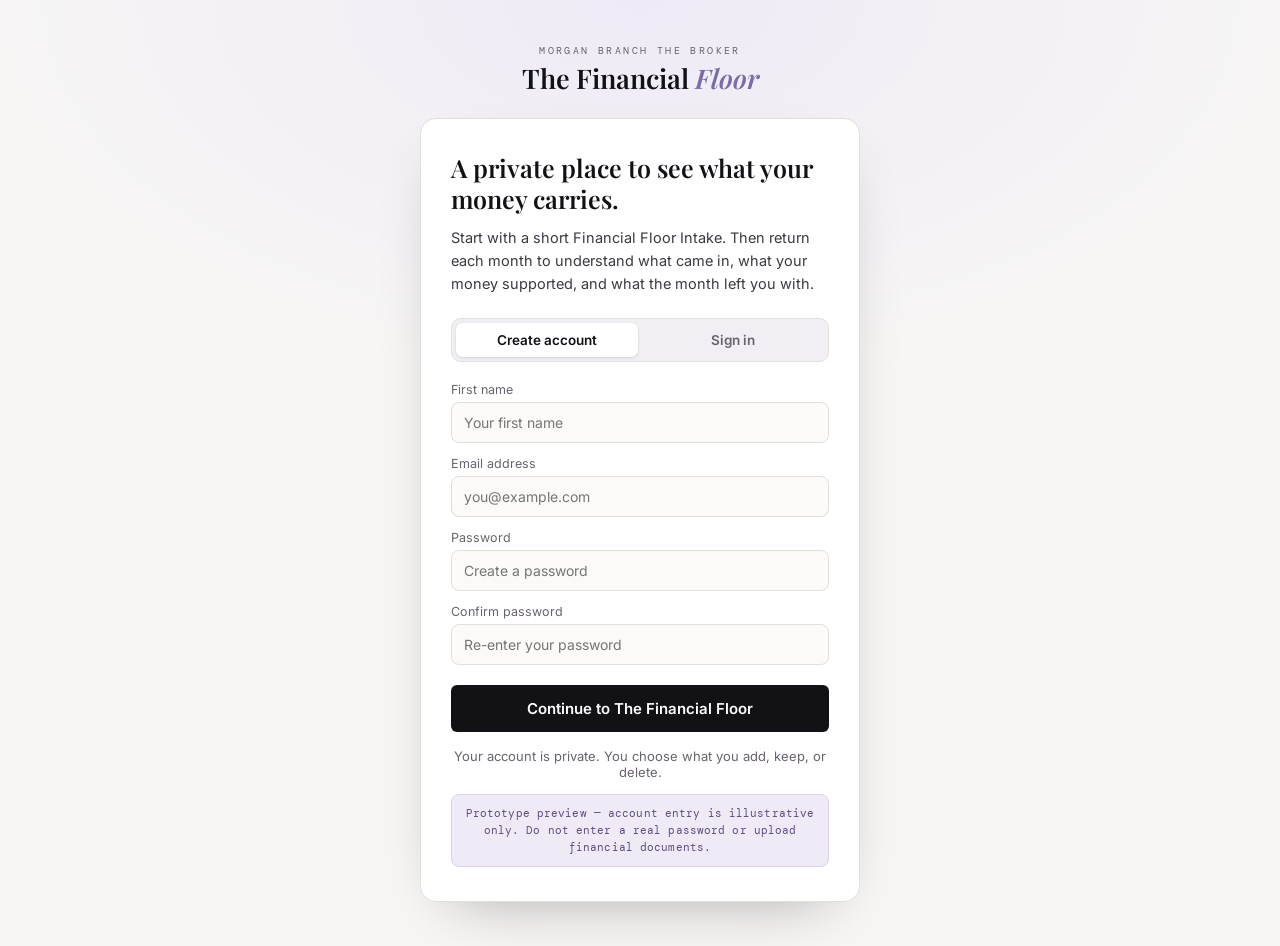
==== commit 34244334: "Deploy Financial Floor prototype: branded account entry + private portal Ship the rebuilt closed-pro" ====
--- a/financial-floor-app/index.html
+++ b/financial-floor-app/index.html
@@ -45,11 +45,25 @@
 .lede { font-size: 16px; line-height: 1.6; color: var(--body); margin: 0 0 8px; max-width: 62ch; }
 .hint { font-size: 13px; color: var(--muted); }
 
-/* sign-in */
-.signin { max-width: 460px; margin: 12vh auto 0; text-align: center; }
-.signin .card { background: var(--card); border: 1px solid var(--line); border-radius: 12px; padding: 34px 30px; }
-.signin .brand__w { font-size: 26px; }
-.signin .lede { text-align: left; margin: 16px 0 22px; }
+/* ── account entry (branded, illustrative-only) ── */
+.entry { min-height: 100vh; display: flex; align-items: center; justify-content: center; padding: 44px 20px; background: radial-gradient(120% 90% at 50% 0%, #efeaf6 0%, var(--paper) 46%); }
+.entry__inner { width: 100%; max-width: 440px; }
+.entry__brand { text-align: center; margin-bottom: 22px; }
+.entry__brand .brand__w { font-size: 27px; margin-top: 3px; }
+.entry__card { background: var(--card); border: 1px solid var(--line); border-radius: 16px; padding: 34px 30px; box-shadow: 0 24px 60px -34px rgba(18,17,22,0.42); }
+.entry__headline { font-family: var(--serif); font-weight: 600; font-size: 25px; line-height: 1.22; color: var(--ink); margin: 0 0 12px; }
+.entry__sub { font-size: 14.5px; line-height: 1.6; color: var(--body); margin: 0 0 22px; }
+.entry__tabs { display: flex; gap: 4px; background: #f1eef4; border: 1px solid var(--line); border-radius: 10px; padding: 4px; margin-bottom: 20px; }
+.entry__tab { flex: 1; font-family: var(--sans); font-size: 13.5px; font-weight: 600; border: 0; background: transparent; color: var(--muted); border-radius: 7px; padding: 9px 8px; cursor: pointer; }
+.entry__tab.is-active { background: #fff; color: var(--ink); box-shadow: 0 1px 3px rgba(18,17,22,0.12); }
+.entry__fields { display: grid; gap: 13px; margin-bottom: 20px; }
+.efield { display: block; }
+.efield__l { display: block; font-size: 12.5px; color: var(--muted); margin-bottom: 5px; }
+.ein { width: 100%; font-family: var(--sans); font-size: 14px; padding: 11px 12px; border: 1px solid var(--line); border-radius: 8px; background: #fbfaf8; color: var(--ink); }
+.ein:focus { outline: none; border-color: var(--lav); background: #fff; box-shadow: 0 0 0 3px #efeaf6; }
+.entry__go { width: 100%; justify-content: center; padding: 13px; font-size: 15px; }
+.entry__priv { font-size: 13px; color: var(--muted); text-align: center; margin: 16px 0 0; }
+.entry__bound { font-family: var(--mono); font-size: 11px; line-height: 1.55; letter-spacing: 0.01em; color: #5c4d84; background: #efeaf6; border: 1px solid #ddd3ec; border-radius: 8px; padding: 10px 12px; margin: 14px 0 0; text-align: center; }
 
 /* workspace */
 .section-top { display: flex; align-items: flex-end; justify-content: space-between; gap: 16px; margin: 30px 0 6px; }
@@ -200,15 +214,84 @@
 .check { display: inline-flex; align-items: center; gap: 6px; font-size: 14px; color: var(--body); }
 .check input { accent-color: var(--violet); width: auto; }
 
+/* ── private portal shell (desktop left rail · mobile top bar + drawer) ── */
+.portal { display: grid; grid-template-columns: 264px 1fr; min-height: 100vh; }
+.pbar { display: none; }
+.scrim { display: none; }
+.rail { border-right: 1px solid var(--line); background: #fbfaf8; padding: 26px 22px; display: flex; flex-direction: column; }
+.rail__brand { margin-bottom: 30px; }
+.rail__brand .brand__w { font-size: 19px; }
+.nav { display: flex; flex-direction: column; gap: 2px; }
+.navitem { font-size: 14px; font-weight: 500; color: var(--body); text-decoration: none; padding: 10px 12px; border-radius: 8px; cursor: pointer; transition: background 0.12s; }
+.navitem:hover { background: #f1eef4; }
+.navitem.is-active { background: #efeaf6; color: var(--violet); font-weight: 600; }
+.rail__foot { margin-top: auto; padding-top: 24px; border-top: 1px solid var(--line); display: flex; flex-direction: column; gap: 9px; }
+.rail__acct { font-family: var(--mono); font-size: 10px; letter-spacing: 0.08em; text-transform: uppercase; color: var(--muted); }
+.rail__foot a { font-size: 13.5px; color: var(--body); cursor: pointer; text-decoration: none; }
+.rail__foot a:hover { color: var(--violet); }
+.portal__main { padding: 40px 46px 84px; max-width: 900px; width: 100%; }
+.portal__main > .ov-head:first-child,
+.portal__main > .section-top:first-child { margin-top: 0; }
+.portal__main .wrap { max-width: none; margin: 0; padding: 0; }
+
+/* ── overview (portal home) ── */
+.ov-head { margin-bottom: 4px; }
+.ov-primary { background: var(--ink); color: #fff; border-radius: 14px; padding: 22px 24px; margin: 22px 0 26px; display: flex; flex-direction: column; align-items: flex-start; gap: 12px; }
+.ov-primary .btn { background: #fff; color: var(--ink); border-color: #fff; }
+.ov-primary__sub { font-size: 13.5px; color: #cfcbd8; margin: 0; line-height: 1.55; max-width: 54ch; }
+.ov-grid { display: grid; grid-template-columns: 1fr 1fr; gap: 16px; align-items: start; }
+.ov-card { background: var(--card); border: 1px solid var(--line); border-radius: 14px; padding: 22px 24px; }
+.ov-grid ~ .ov-card { margin-top: 16px; }
+.ov-card__k { font-family: var(--mono); font-size: 10.5px; letter-spacing: 0.16em; text-transform: uppercase; color: var(--muted); margin-bottom: 12px; }
+.ov-card__lede { font-family: var(--serif); font-size: 18px; line-height: 1.35; color: var(--ink); margin: 0 0 8px; }
+.ov-card__sub { font-size: 13.5px; line-height: 1.55; color: var(--body); margin: 0 0 16px; }
+.ov-snap__top { display: flex; align-items: center; justify-content: space-between; gap: 10px; margin-bottom: 16px; }
+.ov-snap__month { font-family: var(--serif); font-size: 20px; color: var(--ink); }
+.ov-snap__figs { display: grid; grid-template-columns: 1fr 1fr; gap: 14px; padding: 16px 0; border-top: 1px solid var(--line); border-bottom: 1px solid var(--line); margin-bottom: 14px; }
+.ov-fig { display: flex; flex-direction: column; gap: 3px; }
+.ov-fig .n { font-family: var(--serif); font-size: 26px; line-height: 1; color: var(--ink); }
+.ov-fig.lav .n { color: var(--violet); }
+.ov-fig .l { font-size: 12px; color: var(--muted); }
+.ov-snap__note { font-size: 13.5px; line-height: 1.55; color: var(--body); margin: 0 0 16px; }
+.ov-empty h3 { font-family: var(--serif); font-size: 20px; color: var(--ink); margin: 0 0 8px; }
+.ov-empty p { font-size: 14px; color: var(--muted); margin: 0 0 16px; max-width: 40ch; }
+.ov-recent__head { display: flex; align-items: center; justify-content: space-between; gap: 12px; margin-bottom: 8px; }
+.ov-recent__head .ov-card__k { margin-bottom: 0; }
+.rm { width: 100%; border-collapse: collapse; font-size: 13.5px; min-width: 480px; }
+.rm th { text-align: left; font-family: var(--mono); font-size: 10px; letter-spacing: 0.1em; text-transform: uppercase; color: var(--muted); padding: 8px; border-bottom: 1px solid var(--line); }
+.rm td { padding: 11px 8px; border-bottom: 1px solid #f0ece5; vertical-align: middle; }
+.rm tr:last-child td { border-bottom: 0; }
+.rm-mo { font-family: var(--serif); font-size: 15px; color: var(--ink); }
+th.rm-fig, td.rm-fig { text-align: right; }
+td.rm-fig { font-family: var(--mono); color: var(--ink); }
+.rm-act { text-align: right; }
+.privacy-controls { display: flex; gap: 10px; flex-wrap: wrap; margin-top: 6px; }
+
+@media (max-width: 860px) {
+  .portal { display: block; min-height: 0; }
+  .pbar { display: flex; align-items: center; gap: 12px; padding: 12px 16px; border-bottom: 1px solid var(--line); background: rgba(247,246,244,0.96); position: sticky; top: 0; z-index: 30; }
+  .pbar__brand { flex: 1; }
+  .pbar__brand .brand__k { font-size: 9px; }
+  .pbar__brand .brand__w { font-size: 17px; }
+  .hamb { font-size: 22px; line-height: 1; background: none; border: 0; color: var(--ink); cursor: pointer; padding: 2px 8px; }
+  .pbar__out { font-size: 13px; color: var(--body); text-decoration: none; cursor: pointer; }
+  .rail { position: fixed; top: 0; left: 0; bottom: 0; width: 264px; height: 100%; transform: translateX(-100%); transition: transform 0.22s ease; z-index: 50; }
+  .portal.is-open .rail { transform: translateX(0); box-shadow: 0 0 60px rgba(18,17,22,0.32); }
+  .scrim { display: block; position: fixed; inset: 0; background: rgba(18,17,22,0.34); opacity: 0; pointer-events: none; transition: opacity 0.22s; z-index: 40; }
+  .portal.is-open .scrim { opacity: 1; pointer-events: auto; }
+  .portal__main { padding: 22px 18px 72px; max-width: none; }
+  .ov-grid { grid-template-columns: 1fr; }
+}
+
 </style>
 </head>
 <body>
 <div id="app"></div>
 <script>
-"use strict";(()=>{var Wt=Object.defineProperty;var tn=(t,e,r)=>e in t?Wt(t,e,{enumerable:!0,configurable:!0,writable:!0,value:r}):t[e]=r;var rn=(t,e)=>{for(var r in e)Wt(t,r,{get:e[r],enumerable:!0})};var W=(t,e,r)=>tn(t,typeof e!="symbol"?e+"":e,r);var f={};rn(f,{BRAND:()=>In,DIRTY:()=>pe,EMPTY_PATH:()=>on,INVALID:()=>v,NEVER:()=>fs,OK:()=>A,ParseStatus:()=>C,Schema:()=>w,ZodAny:()=>ae,ZodArray:()=>te,ZodBigInt:()=>me,ZodBoolean:()=>he,ZodBranded:()=>Qe,ZodCatch:()=>Te,ZodDate:()=>ye,ZodDefault:()=>Ee,ZodDiscriminatedUnion:()=>lt,ZodEffects:()=>V,ZodEnum:()=>ke,ZodError:()=>$,ZodFirstPartyTypeKind:()=>b,ZodFunction:()=>pt,ZodIntersection:()=>_e,ZodIssueCode:()=>d,ZodLazy:()=>we,ZodLiteral:()=>xe,ZodMap:()=>Le,ZodNaN:()=>Be,ZodNativeEnum:()=>Se,ZodNever:()=>z,ZodNull:()=>ve,ZodNullable:()=>K,ZodNumber:()=>fe,ZodObject:()=>M,ZodOptional:()=>F,ZodParsedType:()=>m,ZodPipeline:()=>Je,ZodPromise:()=>ie,ZodReadonly:()=>Re,ZodRecord:()=>dt,ZodSchema:()=>w,ZodSet:()=>Fe,ZodString:()=>se,ZodSymbol:()=>je,ZodTransformer:()=>V,ZodTuple:()=>H,ZodType:()=>w,ZodUndefined:()=>ge,ZodUnion:()=>be,ZodUnknown:()=>ee,ZodVoid:()=>Ue,addIssueToContext:()=>p,any:()=>Un,array:()=>Vn,bigint:()=>An,boolean:()=>sr,coerce:()=>ps,custom:()=>tr,date:()=>Dn,datetimeRegex:()=>Xt,defaultErrorMap:()=>J,discriminatedUnion:()=>Gn,effect:()=>ss,enum:()=>ts,function:()=>Jn,getErrorMap:()=>De,getParsedType:()=>Y,instanceof:()=>Pn,intersection:()=>Wn,isAborted:()=>ct,isAsync:()=>$e,isDirty:()=>ut,isValid:()=>ne,late:()=>Cn,lazy:()=>Xn,literal:()=>es,makeIssue:()=>Ke,map:()=>Kn,nan:()=>Nn,nativeEnum:()=>rs,never:()=>Fn,null:()=>jn,nullable:()=>is,number:()=>nr,object:()=>zn,objectUtil:()=>Pt,oboolean:()=>ds,onumber:()=>ls,optional:()=>as,ostring:()=>us,pipeline:()=>cs,preprocess:()=>os,promise:()=>ns,quotelessJson:()=>nn,record:()=>Hn,set:()=>Qn,setErrorMap:()=>an,strictObject:()=>Zn,string:()=>rr,symbol:()=>$n,transformer:()=>ss,tuple:()=>Yn,undefined:()=>Mn,union:()=>qn,unknown:()=>Ln,util:()=>k,void:()=>Bn});var k;(function(t){t.assertEqual=s=>{};function e(s){}t.assertIs=e;function r(s){throw new Error}t.assertNever=r,t.arrayToEnum=s=>{let a={};for(let o of s)a[o]=o;return a},t.getValidEnumValues=s=>{let a=t.objectKeys(s).filter(i=>typeof s[s[i]]!="number"),o={};for(let i of a)o[i]=s[i];return t.objectValues(o)},t.objectValues=s=>t.objectKeys(s).map(function(a){return s[a]}),t.objectKeys=typeof Object.keys=="function"?s=>Object.keys(s):s=>{let a=[];for(let o in s)Object.prototype.hasOwnProperty.call(s,o)&&a.push(o);return a},t.find=(s,a)=>{for(let o of s)if(a(o))return o},t.isInteger=typeof Number.isInteger=="function"?s=>Number.isInteger(s):s=>typeof s=="number"&&Number.isFinite(s)&&Math.floor(s)===s;function n(s,a=" | "){return s.map(o=>typeof o=="string"?`'${o}'`:o).join(a)}t.joinValues=n,t.jsonStringifyReplacer=(s,a)=>typeof a=="bigint"?a.toString():a})(k||(k={}));var Pt;(function(t){t.mergeShapes=(e,r)=>({...e,...r})})(Pt||(Pt={}));var m=k.arrayToEnum(["string","nan","number","integer","float","boolean","date","bigint","symbol","function","undefined","null","array","object","unknown","promise","void","never","map","set"]),Y=t=>{switch(typeof t){case"undefined":return m.undefined;case"string":return m.string;case"number":return Number.isNaN(t)?m.nan:m.number;case"boolean":return m.boolean;case"function":return m.function;case"bigint":return m.bigint;case"symbol":return m.symbol;case"object":return Array.isArray(t)?m.array:t===null?m.null:t.then&&typeof t.then=="function"&&t.catch&&typeof t.catch=="function"?m.promise:typeof Map<"u"&&t instanceof Map?m.map:typeof Set<"u"&&t instanceof Set?m.set:typeof Date<"u"&&t instanceof Date?m.date:m.object;default:return m.unknown}};var d=k.arrayToEnum(["invalid_type","invalid_literal","custom","invalid_union","invalid_union_discriminator","invalid_enum_value","unrecognized_keys","invalid_arguments","invalid_return_type","invalid_date","invalid_string","too_small","too_big","invalid_intersection_types","not_multiple_of","not_finite"]),nn=t=>JSON.stringify(t,null,2).replace(/"([^"]+)":/g,"$1:"),$=class t extends Error{get errors(){return this.issues}constructor(e){super(),this.issues=[],this.addIssue=n=>{this.issues=[...this.issues,n]},this.addIssues=(n=[])=>{this.issues=[...this.issues,...n]};let r=new.target.prototype;Object.setPrototypeOf?Object.setPrototypeOf(this,r):this.__proto__=r,this.name="ZodError",this.issues=e}format(e){let r=e||function(a){return a.message},n={_errors:[]},s=a=>{for(let o of a.issues)if(o.code==="invalid_union")o.unionErrors.map(s);else if(o.code==="invalid_return_type")s(o.returnTypeError);else if(o.code==="invalid_arguments")s(o.argumentsError);else if(o.path.length===0)n._errors.push(r(o));else{let i=n,c=0;for(;c<o.path.length;){let u=o.path[c];c===o.path.length-1?(i[u]=i[u]||{_errors:[]},i[u]._errors.push(r(o))):i[u]=i[u]||{_errors:[]},i=i[u],c++}}};return s(this),n}static assert(e){if(!(e instanceof t))throw new Error(`Not a ZodError: ${e}`)}toString(){return this.message}get message(){return JSON.stringify(this.issues,k.jsonStringifyReplacer,2)}get isEmpty(){return this.issues.length===0}flatten(e=r=>r.message){let r={},n=[];for(let s of this.issues)if(s.path.length>0){let a=s.path[0];r[a]=r[a]||[],r[a].push(e(s))}else n.push(e(s));return{formErrors:n,fieldErrors:r}}get formErrors(){return this.flatten()}};$.create=t=>new $(t);var sn=(t,e)=>{let r;switch(t.code){case d.invalid_type:t.received===m.undefined?r="Required":r=`Expected ${t.expected}, received ${t.received}`;break;case d.invalid_literal:r=`Invalid literal value, expected ${JSON.stringify(t.expected,k.jsonStringifyReplacer)}`;break;case d.unrecognized_keys:r=`Unrecognized key(s) in object: ${k.joinValues(t.keys,", ")}`;break;case d.invalid_union:r="Invalid input";break;case d.invalid_union_discriminator:r=`Invalid discriminator value. Expected ${k.joinValues(t.options)}`;break;case d.invalid_enum_value:r=`Invalid enum value. Expected ${k.joinValues(t.options)}, received '${t.received}'`;break;case d.invalid_arguments:r="Invalid function arguments";break;case d.invalid_return_type:r="Invalid function return type";break;case d.invalid_date:r="Invalid date";break;case d.invalid_string:typeof t.validation=="object"?"includes"in t.validation?(r=`Invalid input: must include "${t.validation.includes}"`,typeof t.validation.position=="number"&&(r=`${r} at one or more positions greater than or equal to ${t.validation.position}`)):"startsWith"in t.validation?r=`Invalid input: must start with "${t.validation.startsWith}"`:"endsWith"in t.validation?r=`Invalid input: must end with "${t.validation.endsWith}"`:k.assertNever(t.validation):t.validation!=="regex"?r=`Invalid ${t.validation}`:r="Invalid";break;case d.too_small:t.type==="array"?r=`Array must contain ${t.exact?"exactly":t.inclusive?"at least":"more than"} ${t.minimum} element(s)`:t.type==="string"?r=`String must contain ${t.exact?"exactly":t.inclusive?"at least":"over"} ${t.minimum} character(s)`:t.type==="number"?r=`Number must be ${t.exact?"exactly equal to ":t.inclusive?"greater than or equal to ":"greater than "}${t.minimum}`:t.type==="bigint"?r=`Number must be ${t.exact?"exactly equal to ":t.inclusive?"greater than or equal to ":"greater than "}${t.minimum}`:t.type==="date"?r=`Date must be ${t.exact?"exactly equal to ":t.inclusive?"greater than or equal to ":"greater than "}${new Date(Number(t.minimum))}`:r="Invalid input";break;case d.too_big:t.type==="array"?r=`Array must contain ${t.exact?"exactly":t.inclusive?"at most":"less than"} ${t.maximum} element(s)`:t.type==="string"?r=`String must contain ${t.exact?"exactly":t.inclusive?"at most":"under"} ${t.maximum} character(s)`:t.type==="number"?r=`Number must be ${t.exact?"exactly":t.inclusive?"less than or equal to":"less than"} ${t.maximum}`:t.type==="bigint"?r=`BigInt must be ${t.exact?"exactly":t.inclusive?"less than or equal to":"less than"} ${t.maximum}`:t.type==="date"?r=`Date must be ${t.exact?"exactly":t.inclusive?"smaller than or equal to":"smaller than"} ${new Date(Number(t.maximum))}`:r="Invalid input";break;case d.custom:r="Invalid input";break;case d.invalid_intersection_types:r="Intersection results could not be merged";break;case d.not_multiple_of:r=`Number must be a multiple of ${t.multipleOf}`;break;case d.not_finite:r="Number must be finite";break;default:r=e.defaultError,k.assertNever(t)}return{message:r}},J=sn;var Yt=J;function an(t){Yt=t}function De(){return Yt}var Ke=t=>{let{data:e,path:r,errorMaps:n,issueData:s}=t,a=[...r,...s.path||[]],o={...s,path:a};if(s.message!==void 0)return{...s,path:a,message:s.message};let i="",c=n.filter(u=>!!u).slice().reverse();for(let u of c)i=u(o,{data:e,defaultError:i}).message;return{...s,path:a,message:i}},on=[];function p(t,e){let r=De(),n=Ke({issueData:e,data:t.data,path:t.path,errorMaps:[t.common.contextualErrorMap,t.schemaErrorMap,r,r===J?void 0:J].filter(s=>!!s)});t.common.issues.push(n)}var C=class t{constructor(){this.value="valid"}dirty(){this.value==="valid"&&(this.value="dirty")}abort(){this.value!=="aborted"&&(this.value="aborted")}static mergeArray(e,r){let n=[];for(let s of r){if(s.status==="aborted")return v;s.status==="dirty"&&e.dirty(),n.push(s.value)}return{status:e.value,value:n}}static async mergeObjectAsync(e,r){let n=[];for(let s of r){let a=await s.key,o=await s.value;n.push({key:a,value:o})}return t.mergeObjectSync(e,n)}static mergeObjectSync(e,r){let n={};for(let s of r){let{key:a,value:o}=s;if(a.status==="aborted"||o.status==="aborted")return v;a.status==="dirty"&&e.dirty(),o.status==="dirty"&&e.dirty(),a.value!=="__proto__"&&(typeof o.value<"u"||s.alwaysSet)&&(n[a.value]=o.value)}return{status:e.value,value:n}}},v=Object.freeze({status:"aborted"}),pe=t=>({status:"dirty",value:t}),A=t=>({status:"valid",value:t}),ct=t=>t.status==="aborted",ut=t=>t.status==="dirty",ne=t=>t.status==="valid",$e=t=>typeof Promise<"u"&&t instanceof Promise;var y;(function(t){t.errToObj=e=>typeof e=="string"?{message:e}:e||{},t.toString=e=>typeof e=="string"?e:e?.message})(y||(y={}));var B=class{constructor(e,r,n,s){this._cachedPath=[],this.parent=e,this.data=r,this._path=n,this._key=s}get path(){return this._cachedPath.length||(Array.isArray(this._key)?this._cachedPath.push(...this._path,...this._key):this._cachedPath.push(...this._path,this._key)),this._cachedPath}},Ht=(t,e)=>{if(ne(e))return{success:!0,data:e.value};if(!t.common.issues.length)throw new Error("Validation failed but no issues detected.");return{success:!1,get error(){if(this._error)return this._error;let r=new $(t.common.issues);return this._error=r,this._error}}};function _(t){if(!t)return{};let{errorMap:e,invalid_type_error:r,required_error:n,description:s}=t;if(e&&(r||n))throw new Error(`Can't use "invalid_type_error" or "required_error" in conjunction with custom error map.`);return e?{errorMap:e,description:s}:{errorMap:(o,i)=>{let{message:c}=t;return o.code==="invalid_enum_value"?{message:c??i.defaultError}:typeof i.data>"u"?{message:c??n??i.defaultError}:o.code!=="invalid_type"?{message:i.defaultError}:{message:c??r??i.defaultError}},description:s}}var w=class{get description(){return this._def.description}_getType(e){return Y(e.data)}_getOrReturnCtx(e,r){return r||{common:e.parent.common,data:e.data,parsedType:Y(e.data),schemaErrorMap:this._def.errorMap,path:e.path,parent:e.parent}}_processInputParams(e){return{status:new C,ctx:{common:e.parent.common,data:e.data,parsedType:Y(e.data),schemaErrorMap:this._def.errorMap,path:e.path,parent:e.parent}}}_parseSync(e){let r=this._parse(e);if($e(r))throw new Error("Synchronous parse encountered promise.");return r}_parseAsync(e){let r=this._parse(e);return Promise.resolve(r)}parse(e,r){let n=this.safeParse(e,r);if(n.success)return n.data;throw n.error}safeParse(e,r){let n={common:{issues:[],async:r?.async??!1,contextualErrorMap:r?.errorMap},path:r?.path||[],schemaErrorMap:this._def.errorMap,parent:null,data:e,parsedType:Y(e)},s=this._parseSync({data:e,path:n.path,parent:n});return Ht(n,s)}"~validate"(e){let r={common:{issues:[],async:!!this["~standard"].async},path:[],schemaErrorMap:this._def.errorMap,parent:null,data:e,parsedType:Y(e)};if(!this["~standard"].async)try{let n=this._parseSync({data:e,path:[],parent:r});return ne(n)?{value:n.value}:{issues:r.common.issues}}catch(n){n?.message?.toLowerCase()?.includes("encountered")&&(this["~standard"].async=!0),r.common={issues:[],async:!0}}return this._parseAsync({data:e,path:[],parent:r}).then(n=>ne(n)?{value:n.value}:{issues:r.common.issues})}async parseAsync(e,r){let n=await this.safeParseAsync(e,r);if(n.success)return n.data;throw n.error}async safeParseAsync(e,r){let n={common:{issues:[],contextualErrorMap:r?.errorMap,async:!0},path:r?.path||[],schemaErrorMap:this._def.errorMap,parent:null,data:e,parsedType:Y(e)},s=this._parse({data:e,path:n.path,parent:n}),a=await($e(s)?s:Promise.resolve(s));return Ht(n,a)}refine(e,r){let n=s=>typeof r=="string"||typeof r>"u"?{message:r}:typeof r=="function"?r(s):r;return this._refinement((s,a)=>{let o=e(s),i=()=>a.addIssue({code:d.custom,...n(s)});return typeof Promise<"u"&&o instanceof Promise?o.then(c=>c?!0:(i(),!1)):o?!0:(i(),!1)})}refinement(e,r){return this._refinement((n,s)=>e(n)?!0:(s.addIssue(typeof r=="function"?r(n,s):r),!1))}_refinement(e){return new V({schema:this,typeName:b.ZodEffects,effect:{type:"refinement",refinement:e}})}superRefine(e){return this._refinement(e)}constructor(e){this.spa=this.safeParseAsync,this._def=e,this.parse=this.parse.bind(this),this.safeParse=this.safeParse.bind(this),this.parseAsync=this.parseAsync.bind(this),this.safeParseAsync=this.safeParseAsync.bind(this),this.spa=this.spa.bind(this),this.refine=this.refine.bind(this),this.refinement=this.refinement.bind(this),this.superRefine=this.superRefine.bind(this),this.optional=this.optional.bind(this),this.nullable=this.nullable.bind(this),this.nullish=this.nullish.bind(this),this.array=this.array.bind(this),this.promise=this.promise.bind(this),this.or=this.or.bind(this),this.and=this.and.bind(this),this.transform=this.transform.bind(this),this.brand=this.brand.bind(this),this.default=this.default.bind(this),this.catch=this.catch.bind(this),this.describe=this.describe.bind(this),this.pipe=this.pipe.bind(this),this.readonly=this.readonly.bind(this),this.isNullable=this.isNullable.bind(this),this.isOptional=this.isOptional.bind(this),this["~standard"]={version:1,vendor:"zod",validate:r=>this["~validate"](r)}}optional(){return F.create(this,this._def)}nullable(){return K.create(this,this._def)}nullish(){return this.nullable().optional()}array(){return te.create(this)}promise(){return ie.create(this,this._def)}or(e){return be.create([this,e],this._def)}and(e){return _e.create(this,e,this._def)}transform(e){return new V({..._(this._def),schema:this,typeName:b.ZodEffects,effect:{type:"transform",transform:e}})}default(e){let r=typeof e=="function"?e:()=>e;return new Ee({..._(this._def),innerType:this,defaultValue:r,typeName:b.ZodDefault})}brand(){return new Qe({typeName:b.ZodBranded,type:this,..._(this._def)})}catch(e){let r=typeof e=="function"?e:()=>e;return new Te({..._(this._def),innerType:this,catchValue:r,typeName:b.ZodCatch})}describe(e){let r=this.constructor;return new r({...this._def,description:e})}pipe(e){return Je.create(this,e)}readonly(){return Re.create(this)}isOptional(){return this.safeParse(void 0).success}isNullable(){return this.safeParse(null).success}},cn=/^c[^\s-]{8,}$/i,un=/^[0-9a-z]+$/,ln=/^[0-9A-HJKMNP-TV-Z]{26}$/i,dn=/^[0-9a-fA-F]{8}\b-[0-9a-fA-F]{4}\b-[0-9a-fA-F]{4}\b-[0-9a-fA-F]{4}\b-[0-9a-fA-F]{12}$/i,pn=/^[a-z0-9_-]{21}$/i,fn=/^[A-Za-z0-9-_]+\.[A-Za-z0-9-_]+\.[A-Za-z0-9-_]*$/,mn=/^[-+]?P(?!$)(?:(?:[-+]?\d+Y)|(?:[-+]?\d+[.,]\d+Y$))?(?:(?:[-+]?\d+M)|(?:[-+]?\d+[.,]\d+M$))?(?:(?:[-+]?\d+W)|(?:[-+]?\d+[.,]\d+W$))?(?:(?:[-+]?\d+D)|(?:[-+]?\d+[.,]\d+D$))?(?:T(?=[\d+-])(?:(?:[-+]?\d+H)|(?:[-+]?\d+[.,]\d+H$))?(?:(?:[-+]?\d+M)|(?:[-+]?\d+[.,]\d+M$))?(?:[-+]?\d+(?:[.,]\d+)?S)?)??$/,hn=/^(?!\.)(?!.*\.\.)([A-Z0-9_'+\-\.]*)[A-Z0-9_+-]@([A-Z0-9][A-Z0-9\-]*\.)+[A-Z]{2,}$/i,yn="^(\\p{Extended_Pictographic}|\\p{Emoji_Component})+$",Nt,gn=/^(?:(?:25[0-5]|2[0-4][0-9]|1[0-9][0-9]|[1-9][0-9]|[0-9])\.){3}(?:25[0-5]|2[0-4][0-9]|1[0-9][0-9]|[1-9][0-9]|[0-9])$/,vn=/^(?:(?:25[0-5]|2[0-4][0-9]|1[0-9][0-9]|[1-9][0-9]|[0-9])\.){3}(?:25[0-5]|2[0-4][0-9]|1[0-9][0-9]|[1-9][0-9]|[0-9])\/(3[0-2]|[12]?[0-9])$/,bn=/^(([0-9a-fA-F]{1,4}:){7,7}[0-9a-fA-F]{1,4}|([0-9a-fA-F]{1,4}:){1,7}:|([0-9a-fA-F]{1,4}:){1,6}:[0-9a-fA-F]{1,4}|([0-9a-fA-F]{1,4}:){1,5}(:[0-9a-fA-F]{1,4}){1,2}|([0-9a-fA-F]{1,4}:){1,4}(:[0-9a-fA-F]{1,4}){1,3}|([0-9a-fA-F]{1,4}:){1,3}(:[0-9a-fA-F]{1,4}){1,4}|([0-9a-fA-F]{1,4}:){1,2}(:[0-9a-fA-F]{1,4}){1,5}|[0-9a-fA-F]{1,4}:((:[0-9a-fA-F]{1,4}){1,6})|:((:[0-9a-fA-F]{1,4}){1,7}|:)|fe80:(:[0-9a-fA-F]{0,4}){0,4}%[0-9a-zA-Z]{1,}|::(ffff(:0{1,4}){0,1}:){0,1}((25[0-5]|(2[0-4]|1{0,1}[0-9]){0,1}[0-9])\.){3,3}(25[0-5]|(2[0-4]|1{0,1}[0-9]){0,1}[0-9])|([0-9a-fA-F]{1,4}:){1,4}:((25[0-5]|(2[0-4]|1{0,1}[0-9]){0,1}[0-9])\.){3,3}(25[0-5]|(2[0-4]|1{0,1}[0-9]){0,1}[0-9]))$/,_n=/^(([0-9a-fA-F]{1,4}:){7,7}[0-9a-fA-F]{1,4}|([0-9a-fA-F]{1,4}:){1,7}:|([0-9a-fA-F]{1,4}:){1,6}:[0-9a-fA-F]{1,4}|([0-9a-fA-F]{1,4}:){1,5}(:[0-9a-fA-F]{1,4}){1,2}|([0-9a-fA-F]{1,4}:){1,4}(:[0-9a-fA-F]{1,4}){1,3}|([0-9a-fA-F]{1,4}:){1,3}(:[0-9a-fA-F]{1,4}){1,4}|([0-9a-fA-F]{1,4}:){1,2}(:[0-9a-fA-F]{1,4}){1,5}|[0-9a-fA-F]{1,4}:((:[0-9a-fA-F]{1,4}){1,6})|:((:[0-9a-fA-F]{1,4}){1,7}|:)|fe80:(:[0-9a-fA-F]{0,4}){0,4}%[0-9a-zA-Z]{1,}|::(ffff(:0{1,4}){0,1}:){0,1}((25[0-5]|(2[0-4]|1{0,1}[0-9]){0,1}[0-9])\.){3,3}(25[0-5]|(2[0-4]|1{0,1}[0-9]){0,1}[0-9])|([0-9a-fA-F]{1,4}:){1,4}:((25[0-5]|(2[0-4]|1{0,1}[0-9]){0,1}[0-9])\.){3,3}(25[0-5]|(2[0-4]|1{0,1}[0-9]){0,1}[0-9]))\/(12[0-8]|1[01][0-9]|[1-9]?[0-9])$/,wn=/^([0-9a-zA-Z+/]{4})*(([0-9a-zA-Z+/]{2}==)|([0-9a-zA-Z+/]{3}=))?$/,xn=/^([0-9a-zA-Z-_]{4})*(([0-9a-zA-Z-_]{2}(==)?)|([0-9a-zA-Z-_]{3}(=)?))?$/,Qt="((\\d\\d[2468][048]|\\d\\d[13579][26]|\\d\\d0[48]|[02468][048]00|[13579][26]00)-02-29|\\d{4}-((0[13578]|1[02])-(0[1-9]|[12]\\d|3[01])|(0[469]|11)-(0[1-9]|[12]\\d|30)|(02)-(0[1-9]|1\\d|2[0-8])))",kn=new RegExp(`^${Qt}$`);function Jt(t){let e="[0-5]\\d";t.precision?e=`${e}\\.\\d{${t.precision}}`:t.precision==null&&(e=`${e}(\\.\\d+)?`);let r=t.precision?"+":"?";return`([01]\\d|2[0-3]):[0-5]\\d(:${e})${r}`}function Sn(t){return new RegExp(`^${Jt(t)}$`)}function Xt(t){let e=`${Qt}T${Jt(t)}`,r=[];return r.push(t.local?"Z?":"Z"),t.offset&&r.push("([+-]\\d{2}:?\\d{2})"),e=`${e}(${r.join("|")})`,new RegExp(`^${e}$`)}function En(t,e){return!!((e==="v4"||!e)&&gn.test(t)||(e==="v6"||!e)&&bn.test(t))}function Tn(t,e){if(!fn.test(t))return!1;try{let[r]=t.split(".");if(!r)return!1;let n=r.replace(/-/g,"+").replace(/_/g,"/").padEnd(r.length+(4-r.length%4)%4,"="),s=JSON.parse(atob(n));return!(typeof s!="object"||s===null||"typ"in s&&s?.typ!=="JWT"||!s.alg||e&&s.alg!==e)}catch{return!1}}function Rn(t,e){return!!((e==="v4"||!e)&&vn.test(t)||(e==="v6"||!e)&&_n.test(t))}var se=class t extends w{_parse(e){if(this._def.coerce&&(e.data=String(e.data)),this._getType(e)!==m.string){let a=this._getOrReturnCtx(e);return p(a,{code:d.invalid_type,expected:m.string,received:a.parsedType}),v}let n=new C,s;for(let a of this._def.checks)if(a.kind==="min")e.data.length<a.value&&(s=this._getOrReturnCtx(e,s),p(s,{code:d.too_small,minimum:a.value,type:"string",inclusive:!0,exact:!1,message:a.message}),n.dirty());else if(a.kind==="max")e.data.length>a.value&&(s=this._getOrReturnCtx(e,s),p(s,{code:d.too_big,maximum:a.value,type:"string",inclusive:!0,exact:!1,message:a.message}),n.dirty());else if(a.kind==="length"){let o=e.data.length>a.value,i=e.data.length<a.value;(o||i)&&(s=this._getOrReturnCtx(e,s),o?p(s,{code:d.too_big,maximum:a.value,type:"string",inclusive:!0,exact:!0,message:a.message}):i&&p(s,{code:d.too_small,minimum:a.value,type:"string",inclusive:!0,exact:!0,message:a.message}),n.dirty())}else if(a.kind==="email")hn.test(e.data)||(s=this._getOrReturnCtx(e,s),p(s,{validation:"email",code:d.invalid_string,message:a.message}),n.dirty());else if(a.kind==="emoji")Nt||(Nt=new RegExp(yn,"u")),Nt.test(e.data)||(s=this._getOrReturnCtx(e,s),p(s,{validation:"emoji",code:d.invalid_string,message:a.message}),n.dirty());else if(a.kind==="uuid")dn.test(e.data)||(s=this._getOrReturnCtx(e,s),p(s,{validation:"uuid",code:d.invalid_string,message:a.message}),n.dirty());else if(a.kind==="nanoid")pn.test(e.data)||(s=this._getOrReturnCtx(e,s),p(s,{validation:"nanoid",code:d.invalid_string,message:a.message}),n.dirty());else if(a.kind==="cuid")cn.test(e.data)||(s=this._getOrReturnCtx(e,s),p(s,{validation:"cuid",code:d.invalid_string,message:a.message}),n.dirty());else if(a.kind==="cuid2")un.test(e.data)||(s=this._getOrReturnCtx(e,s),p(s,{validation:"cuid2",code:d.invalid_string,message:a.message}),n.dirty());else if(a.kind==="ulid")ln.test(e.data)||(s=this._getOrReturnCtx(e,s),p(s,{validation:"ulid",code:d.invalid_string,message:a.message}),n.dirty());else if(a.kind==="url")try{new URL(e.data)}catch{s=this._getOrReturnCtx(e,s),p(s,{validation:"url",code:d.invalid_string,message:a.message}),n.dirty()}else a.kind==="regex"?(a.regex.lastIndex=0,a.regex.test(e.data)||(s=this._getOrReturnCtx(e,s),p(s,{validation:"regex",code:d.invalid_string,message:a.message}),n.dirty())):a.kind==="trim"?e.data=e.data.trim():a.kind==="includes"?e.data.includes(a.value,a.position)||(s=this._getOrReturnCtx(e,s),p(s,{code:d.invalid_string,validation:{includes:a.value,position:a.position},message:a.message}),n.dirty()):a.kind==="toLowerCase"?e.data=e.data.toLowerCase():a.kind==="toUpperCase"?e.data=e.data.toUpperCase():a.kind==="startsWith"?e.data.startsWith(a.value)||(s=this._getOrReturnCtx(e,s),p(s,{code:d.invalid_string,validation:{startsWith:a.value},message:a.message}),n.dirty()):a.kind==="endsWith"?e.data.endsWith(a.value)||(s=this._getOrReturnCtx(e,s),p(s,{code:d.invalid_string,validation:{endsWith:a.value},message:a.message}),n.dirty()):a.kind==="datetime"?Xt(a).test(e.data)||(s=this._getOrReturnCtx(e,s),p(s,{code:d.invalid_string,validation:"datetime",message:a.message}),n.dirty()):a.kind==="date"?kn.test(e.data)||(s=this._getOrReturnCtx(e,s),p(s,{code:d.invalid_string,validation:"date",message:a.message}),n.dirty()):a.kind==="time"?Sn(a).test(e.data)||(s=this._getOrReturnCtx(e,s),p(s,{code:d.invalid_string,validation:"time",message:a.message}),n.dirty()):a.kind==="duration"?mn.test(e.data)||(s=this._getOrReturnCtx(e,s),p(s,{validation:"duration",code:d.invalid_string,message:a.message}),n.dirty()):a.kind==="ip"?En(e.data,a.version)||(s=this._getOrReturnCtx(e,s),p(s,{validation:"ip",code:d.invalid_string,message:a.message}),n.dirty()):a.kind==="jwt"?Tn(e.data,a.alg)||(s=this._getOrReturnCtx(e,s),p(s,{validation:"jwt",code:d.invalid_string,message:a.message}),n.dirty()):a.kind==="cidr"?Rn(e.data,a.version)||(s=this._getOrReturnCtx(e,s),p(s,{validation:"cidr",code:d.invalid_string,message:a.message}),n.dirty()):a.kind==="base64"?wn.test(e.data)||(s=this._getOrReturnCtx(e,s),p(s,{validation:"base64",code:d.invalid_string,message:a.message}),n.dirty()):a.kind==="base64url"?xn.test(e.data)||(s=this._getOrReturnCtx(e,s),p(s,{validation:"base64url",code:d.invalid_string,message:a.message}),n.dirty()):k.assertNever(a);return{status:n.value,value:e.data}}_regex(e,r,n){return this.refinement(s=>e.test(s),{validation:r,code:d.invalid_string,...y.errToObj(n)})}_addCheck(e){return new t({...this._def,checks:[...this._def.checks,e]})}email(e){return this._addCheck({kind:"email",...y.errToObj(e)})}url(e){return this._addCheck({kind:"url",...y.errToObj(e)})}emoji(e){return this._addCheck({kind:"emoji",...y.errToObj(e)})}uuid(e){return this._addCheck({kind:"uuid",...y.errToObj(e)})}nanoid(e){return this._addCheck({kind:"nanoid",...y.errToObj(e)})}cuid(e){return this._addCheck({kind:"cuid",...y.errToObj(e)})}cuid2(e){return this._addCheck({kind:"cuid2",...y.errToObj(e)})}ulid(e){return this._addCheck({kind:"ulid",...y.errToObj(e)})}base64(e){return this._addCheck({kind:"base64",...y.errToObj(e)})}base64url(e){return this._addCheck({kind:"base64url",...y.errToObj(e)})}jwt(e){return this._addCheck({kind:"jwt",...y.errToObj(e)})}ip(e){return this._addCheck({kind:"ip",...y.errToObj(e)})}cidr(e){return this._addCheck({kind:"cidr",...y.errToObj(e)})}datetime(e){return typeof e=="string"?this._addCheck({kind:"datetime",precision:null,offset:!1,local:!1,message:e}):this._addCheck({kind:"datetime",precision:typeof e?.precision>"u"?null:e?.precision,offset:e?.offset??!1,local:e?.local??!1,...y.errToObj(e?.message)})}date(e){return this._addCheck({kind:"date",message:e})}time(e){return typeof e=="string"?this._addCheck({kind:"time",precision:null,message:e}):this._addCheck({kind:"time",precision:typeof e?.precision>"u"?null:e?.precision,...y.errToObj(e?.message)})}duration(e){return this._addCheck({kind:"duration",...y.errToObj(e)})}regex(e,r){return this._addCheck({kind:"regex",regex:e,...y.errToObj(r)})}includes(e,r){return this._addCheck({kind:"includes",value:e,position:r?.position,...y.errToObj(r?.message)})}startsWith(e,r){return this._addCheck({kind:"startsWith",value:e,...y.errToObj(r)})}endsWith(e,r){return this._addCheck({kind:"endsWith",value:e,...y.errToObj(r)})}min(e,r){return this._addCheck({kind:"min",value:e,...y.errToObj(r)})}max(e,r){return this._addCheck({kind:"max",value:e,...y.errToObj(r)})}length(e,r){return this._addCheck({kind:"length",value:e,...y.errToObj(r)})}nonempty(e){return this.min(1,y.errToObj(e))}trim(){return new t({...this._def,checks:[...this._def.checks,{kind:"trim"}]})}toLowerCase(){return new t({...this._def,checks:[...this._def.checks,{kind:"toLowerCase"}]})}toUpperCase(){return new t({...this._def,checks:[...this._def.checks,{kind:"toUpperCase"}]})}get isDatetime(){return!!this._def.checks.find(e=>e.kind==="datetime")}get isDate(){return!!this._def.checks.find(e=>e.kind==="date")}get isTime(){return!!this._def.checks.find(e=>e.kind==="time")}get isDuration(){return!!this._def.checks.find(e=>e.kind==="duration")}get isEmail(){return!!this._def.checks.find(e=>e.kind==="email")}get isURL(){return!!this._def.checks.find(e=>e.kind==="url")}get isEmoji(){return!!this._def.checks.find(e=>e.kind==="emoji")}get isUUID(){return!!this._def.checks.find(e=>e.kind==="uuid")}get isNANOID(){return!!this._def.checks.find(e=>e.kind==="nanoid")}get isCUID(){return!!this._def.checks.find(e=>e.kind==="cuid")}get isCUID2(){return!!this._def.checks.find(e=>e.kind==="cuid2")}get isULID(){return!!this._def.checks.find(e=>e.kind==="ulid")}get isIP(){return!!this._def.checks.find(e=>e.kind==="ip")}get isCIDR(){return!!this._def.checks.find(e=>e.kind==="cidr")}get isBase64(){return!!this._def.checks.find(e=>e.kind==="base64")}get isBase64url(){return!!this._def.checks.find(e=>e.kind==="base64url")}get minLength(){let e=null;for(let r of this._def.checks)r.kind==="min"&&(e===null||r.value>e)&&(e=r.value);return e}get maxLength(){let e=null;for(let r of this._def.checks)r.kind==="max"&&(e===null||r.value<e)&&(e=r.value);return e}};se.create=t=>new se({checks:[],typeName:b.ZodString,coerce:t?.coerce??!1,..._(t)});function On(t,e){let r=(t.toString().split(".")[1]||"").length,n=(e.toString().split(".")[1]||"").length,s=r>n?r:n,a=Number.parseInt(t.toFixed(s).replace(".","")),o=Number.parseInt(e.toFixed(s).replace(".",""));return a%o/10**s}var fe=class t extends w{constructor(){super(...arguments),this.min=this.gte,this.max=this.lte,this.step=this.multipleOf}_parse(e){if(this._def.coerce&&(e.data=Number(e.data)),this._getType(e)!==m.number){let a=this._getOrReturnCtx(e);return p(a,{code:d.invalid_type,expected:m.number,received:a.parsedType}),v}let n,s=new C;for(let a of this._def.checks)a.kind==="int"?k.isInteger(e.data)||(n=this._getOrReturnCtx(e,n),p(n,{code:d.invalid_type,expected:"integer",received:"float",message:a.message}),s.dirty()):a.kind==="min"?(a.inclusive?e.data<a.value:e.data<=a.value)&&(n=this._getOrReturnCtx(e,n),p(n,{code:d.too_small,minimum:a.value,type:"number",inclusive:a.inclusive,exact:!1,message:a.message}),s.dirty()):a.kind==="max"?(a.inclusive?e.data>a.value:e.data>=a.value)&&(n=this._getOrReturnCtx(e,n),p(n,{code:d.too_big,maximum:a.value,type:"number",inclusive:a.inclusive,exact:!1,message:a.message}),s.dirty()):a.kind==="multipleOf"?On(e.data,a.value)!==0&&(n=this._getOrReturnCtx(e,n),p(n,{code:d.not_multiple_of,multipleOf:a.value,message:a.message}),s.dirty()):a.kind==="finite"?Number.isFinite(e.data)||(n=this._getOrReturnCtx(e,n),p(n,{code:d.not_finite,message:a.message}),s.dirty()):k.assertNever(a);return{status:s.value,value:e.data}}gte(e,r){return this.setLimit("min",e,!0,y.toString(r))}gt(e,r){return this.setLimit("min",e,!1,y.toString(r))}lte(e,r){return this.setLimit("max",e,!0,y.toString(r))}lt(e,r){return this.setLimit("max",e,!1,y.toString(r))}setLimit(e,r,n,s){return new t({...this._def,checks:[...this._def.checks,{kind:e,value:r,inclusive:n,message:y.toString(s)}]})}_addCheck(e){return new t({...this._def,checks:[...this._def.checks,e]})}int(e){return this._addCheck({kind:"int",message:y.toString(e)})}positive(e){return this._addCheck({kind:"min",value:0,inclusive:!1,message:y.toString(e)})}negative(e){return this._addCheck({kind:"max",value:0,inclusive:!1,message:y.toString(e)})}nonpositive(e){return this._addCheck({kind:"max",value:0,inclusive:!0,message:y.toString(e)})}nonnegative(e){return this._addCheck({kind:"min",value:0,inclusive:!0,message:y.toString(e)})}multipleOf(e,r){return this._addCheck({kind:"multipleOf",value:e,message:y.toString(r)})}finite(e){return this._addCheck({kind:"finite",message:y.toString(e)})}safe(e){return this._addCheck({kind:"min",inclusive:!0,value:Number.MIN_SAFE_INTEGER,message:y.toString(e)})._addCheck({kind:"max",inclusive:!0,value:Number.MAX_SAFE_INTEGER,message:y.toString(e)})}get minValue(){let e=null;for(let r of this._def.checks)r.kind==="min"&&(e===null||r.value>e)&&(e=r.value);return e}get maxValue(){let e=null;for(let r of this._def.checks)r.kind==="max"&&(e===null||r.value<e)&&(e=r.value);return e}get isInt(){return!!this._def.checks.find(e=>e.kind==="int"||e.kind==="multipleOf"&&k.isInteger(e.value))}get isFinite(){let e=null,r=null;for(let n of this._def.checks){if(n.kind==="finite"||n.kind==="int"||n.kind==="multipleOf")return!0;n.kind==="min"?(r===null||n.value>r)&&(r=n.value):n.kind==="max"&&(e===null||n.value<e)&&(e=n.value)}return Number.isFinite(r)&&Number.isFinite(e)}};fe.create=t=>new fe({checks:[],typeName:b.ZodNumber,coerce:t?.coerce||!1,..._(t)});var me=class t extends w{constructor(){super(...arguments),this.min=this.gte,this.max=this.lte}_parse(e){if(this._def.coerce)try{e.data=BigInt(e.data)}catch{return this._getInvalidInput(e)}if(this._getType(e)!==m.bigint)return this._getInvalidInput(e);let n,s=new C;for(let a of this._def.checks)a.kind==="min"?(a.inclusive?e.data<a.value:e.data<=a.value)&&(n=this._getOrReturnCtx(e,n),p(n,{code:d.too_small,type:"bigint",minimum:a.value,inclusive:a.inclusive,message:a.message}),s.dirty()):a.kind==="max"?(a.inclusive?e.data>a.value:e.data>=a.value)&&(n=this._getOrReturnCtx(e,n),p(n,{code:d.too_big,type:"bigint",maximum:a.value,inclusive:a.inclusive,message:a.message}),s.dirty()):a.kind==="multipleOf"?e.data%a.value!==BigInt(0)&&(n=this._getOrReturnCtx(e,n),p(n,{code:d.not_multiple_of,multipleOf:a.value,message:a.message}),s.dirty()):k.assertNever(a);return{status:s.value,value:e.data}}_getInvalidInput(e){let r=this._getOrReturnCtx(e);return p(r,{code:d.invalid_type,expected:m.bigint,received:r.parsedType}),v}gte(e,r){return this.setLimit("min",e,!0,y.toString(r))}gt(e,r){return this.setLimit("min",e,!1,y.toString(r))}lte(e,r){return this.setLimit("max",e,!0,y.toString(r))}lt(e,r){return this.setLimit("max",e,!1,y.toString(r))}setLimit(e,r,n,s){return new t({...this._def,checks:[...this._def.checks,{kind:e,value:r,inclusive:n,message:y.toString(s)}]})}_addCheck(e){return new t({...this._def,checks:[...this._def.checks,e]})}positive(e){return this._addCheck({kind:"min",value:BigInt(0),inclusive:!1,message:y.toString(e)})}negative(e){return this._addCheck({kind:"max",value:BigInt(0),inclusive:!1,message:y.toString(e)})}nonpositive(e){return this._addCheck({kind:"max",value:BigInt(0),inclusive:!0,message:y.toString(e)})}nonnegative(e){return this._addCheck({kind:"min",value:BigInt(0),inclusive:!0,message:y.toString(e)})}multipleOf(e,r){return this._addCheck({kind:"multipleOf",value:e,message:y.toString(r)})}get minValue(){let e=null;for(let r of this._def.checks)r.kind==="min"&&(e===null||r.value>e)&&(e=r.value);return e}get maxValue(){let e=null;for(let r of this._def.checks)r.kind==="max"&&(e===null||r.value<e)&&(e=r.value);return e}};me.create=t=>new me({checks:[],typeName:b.ZodBigInt,coerce:t?.coerce??!1,..._(t)});var he=class extends w{_parse(e){if(this._def.coerce&&(e.data=!!e.data),this._getType(e)!==m.boolean){let n=this._getOrReturnCtx(e);return p(n,{code:d.invalid_type,expected:m.boolean,received:n.parsedType}),v}return A(e.data)}};he.create=t=>new he({typeName:b.ZodBoolean,coerce:t?.coerce||!1,..._(t)});var ye=class t extends w{_parse(e){if(this._def.coerce&&(e.data=new Date(e.data)),this._getType(e)!==m.date){let a=this._getOrReturnCtx(e);return p(a,{code:d.invalid_type,expected:m.date,received:a.parsedType}),v}if(Number.isNaN(e.data.getTime())){let a=this._getOrReturnCtx(e);return p(a,{code:d.invalid_date}),v}let n=new C,s;for(let a of this._def.checks)a.kind==="min"?e.data.getTime()<a.value&&(s=this._getOrReturnCtx(e,s),p(s,{code:d.too_small,message:a.message,inclusive:!0,exact:!1,minimum:a.value,type:"date"}),n.dirty()):a.kind==="max"?e.data.getTime()>a.value&&(s=this._getOrReturnCtx(e,s),p(s,{code:d.too_big,message:a.message,inclusive:!0,exact:!1,maximum:a.value,type:"date"}),n.dirty()):k.assertNever(a);return{status:n.value,value:new Date(e.data.getTime())}}_addCheck(e){return new t({...this._def,checks:[...this._def.checks,e]})}min(e,r){return this._addCheck({kind:"min",value:e.getTime(),message:y.toString(r)})}max(e,r){return this._addCheck({kind:"max",value:e.getTime(),message:y.toString(r)})}get minDate(){let e=null;for(let r of this._def.checks)r.kind==="min"&&(e===null||r.value>e)&&(e=r.value);return e!=null?new Date(e):null}get maxDate(){let e=null;for(let r of this._def.checks)r.kind==="max"&&(e===null||r.value<e)&&(e=r.value);return e!=null?new Date(e):null}};ye.create=t=>new ye({checks:[],coerce:t?.coerce||!1,typeName:b.ZodDate,..._(t)});var je=class extends w{_parse(e){if(this._getType(e)!==m.symbol){let n=this._getOrReturnCtx(e);return p(n,{code:d.invalid_type,expected:m.symbol,received:n.parsedType}),v}return A(e.data)}};je.create=t=>new je({typeName:b.ZodSymbol,..._(t)});var ge=class extends w{_parse(e){if(this._getType(e)!==m.undefined){let n=this._getOrReturnCtx(e);return p(n,{code:d.invalid_type,expected:m.undefined,received:n.parsedType}),v}return A(e.data)}};ge.create=t=>new ge({typeName:b.ZodUndefined,..._(t)});var ve=class extends w{_parse(e){if(this._getType(e)!==m.null){let n=this._getOrReturnCtx(e);return p(n,{code:d.invalid_type,expected:m.null,received:n.parsedType}),v}return A(e.data)}};ve.create=t=>new ve({typeName:b.ZodNull,..._(t)});var ae=class extends w{constructor(){super(...arguments),this._any=!0}_parse(e){return A(e.data)}};ae.create=t=>new ae({typeName:b.ZodAny,..._(t)});var ee=class extends w{constructor(){super(...arguments),this._unknown=!0}_parse(e){return A(e.data)}};ee.create=t=>new ee({typeName:b.ZodUnknown,..._(t)});var z=class extends w{_parse(e){let r=this._getOrReturnCtx(e);return p(r,{code:d.invalid_type,expected:m.never,received:r.parsedType}),v}};z.create=t=>new z({typeName:b.ZodNever,..._(t)});var Ue=class extends w{_parse(e){if(this._getType(e)!==m.undefined){let n=this._getOrReturnCtx(e);return p(n,{code:d.invalid_type,expected:m.void,received:n.parsedType}),v}return A(e.data)}};Ue.create=t=>new Ue({typeName:b.ZodVoid,..._(t)});var te=class t extends w{_parse(e){let{ctx:r,status:n}=this._processInputParams(e),s=this._def;if(r.parsedType!==m.array)return p(r,{code:d.invalid_type,expected:m.array,received:r.parsedType}),v;if(s.exactLength!==null){let o=r.data.length>s.exactLength.value,i=r.data.length<s.exactLength.value;(o||i)&&(p(r,{code:o?d.too_big:d.too_small,minimum:i?s.exactLength.value:void 0,maximum:o?s.exactLength.value:void 0,type:"array",inclusive:!0,exact:!0,message:s.exactLength.message}),n.dirty())}if(s.minLength!==null&&r.data.length<s.minLength.value&&(p(r,{code:d.too_small,minimum:s.minLength.value,type:"array",inclusive:!0,exact:!1,message:s.minLength.message}),n.dirty()),s.maxLength!==null&&r.data.length>s.maxLength.value&&(p(r,{code:d.too_big,maximum:s.maxLength.value,type:"array",inclusive:!0,exact:!1,message:s.maxLength.message}),n.dirty()),r.common.async)return Promise.all([...r.data].map((o,i)=>s.type._parseAsync(new B(r,o,r.path,i)))).then(o=>C.mergeArray(n,o));let a=[...r.data].map((o,i)=>s.type._parseSync(new B(r,o,r.path,i)));return C.mergeArray(n,a)}get element(){return this._def.type}min(e,r){return new t({...this._def,minLength:{value:e,message:y.toString(r)}})}max(e,r){return new t({...this._def,maxLength:{value:e,message:y.toString(r)}})}length(e,r){return new t({...this._def,exactLength:{value:e,message:y.toString(r)}})}nonempty(e){return this.min(1,e)}};te.create=(t,e)=>new te({type:t,minLength:null,maxLength:null,exactLength:null,typeName:b.ZodArray,..._(e)});function Me(t){if(t instanceof M){let e={};for(let r in t.shape){let n=t.shape[r];e[r]=F.create(Me(n))}return new M({...t._def,shape:()=>e})}else return t instanceof te?new te({...t._def,type:Me(t.element)}):t instanceof F?F.create(Me(t.unwrap())):t instanceof K?K.create(Me(t.unwrap())):t instanceof H?H.create(t.items.map(e=>Me(e))):t}var M=class t extends w{constructor(){super(...arguments),this._cached=null,this.nonstrict=this.passthrough,this.augment=this.extend}_getCached(){if(this._cached!==null)return this._cached;let e=this._def.shape(),r=k.objectKeys(e);return this._cached={shape:e,keys:r},this._cached}_parse(e){if(this._getType(e)!==m.object){let u=this._getOrReturnCtx(e);return p(u,{code:d.invalid_type,expected:m.object,received:u.parsedType}),v}let{status:n,ctx:s}=this._processInputParams(e),{shape:a,keys:o}=this._getCached(),i=[];if(!(this._def.catchall instanceof z&&this._def.unknownKeys==="strip"))for(let u in s.data)o.includes(u)||i.push(u);let c=[];for(let u of o){let g=a[u],x=s.data[u];c.push({key:{status:"valid",value:u},value:g._parse(new B(s,x,s.path,u)),alwaysSet:u in s.data})}if(this._def.catchall instanceof z){let u=this._def.unknownKeys;if(u==="passthrough")for(let g of i)c.push({key:{status:"valid",value:g},value:{status:"valid",value:s.data[g]}});else if(u==="strict")i.length>0&&(p(s,{code:d.unrecognized_keys,keys:i}),n.dirty());else if(u!=="strip")throw new Error("Internal ZodObject error: invalid unknownKeys value.")}else{let u=this._def.catchall;for(let g of i){let x=s.data[g];c.push({key:{status:"valid",value:g},value:u._parse(new B(s,x,s.path,g)),alwaysSet:g in s.data})}}return s.common.async?Promise.resolve().then(async()=>{let u=[];for(let g of c){let x=await g.key,R=await g.value;u.push({key:x,value:R,alwaysSet:g.alwaysSet})}return u}).then(u=>C.mergeObjectSync(n,u)):C.mergeObjectSync(n,c)}get shape(){return this._def.shape()}strict(e){return y.errToObj,new t({...this._def,unknownKeys:"strict",...e!==void 0?{errorMap:(r,n)=>{let s=this._def.errorMap?.(r,n).message??n.defaultError;return r.code==="unrecognized_keys"?{message:y.errToObj(e).message??s}:{message:s}}}:{}})}strip(){return new t({...this._def,unknownKeys:"strip"})}passthrough(){return new t({...this._def,unknownKeys:"passthrough"})}extend(e){return new t({...this._def,shape:()=>({...this._def.shape(),...e})})}merge(e){return new t({unknownKeys:e._def.unknownKeys,catchall:e._def.catchall,shape:()=>({...this._def.shape(),...e._def.shape()}),typeName:b.ZodObject})}setKey(e,r){return this.augment({[e]:r})}catchall(e){return new t({...this._def,catchall:e})}pick(e){let r={};for(let n of k.objectKeys(e))e[n]&&this.shape[n]&&(r[n]=this.shape[n]);return new t({...this._def,shape:()=>r})}omit(e){let r={};for(let n of k.objectKeys(this.shape))e[n]||(r[n]=this.shape[n]);return new t({...this._def,shape:()=>r})}deepPartial(){return Me(this)}partial(e){let r={};for(let n of k.objectKeys(this.shape)){let s=this.shape[n];e&&!e[n]?r[n]=s:r[n]=s.optional()}return new t({...this._def,shape:()=>r})}required(e){let r={};for(let n of k.objectKeys(this.shape))if(e&&!e[n])r[n]=this.shape[n];else{let a=this.shape[n];for(;a instanceof F;)a=a._def.innerType;r[n]=a}return new t({...this._def,shape:()=>r})}keyof(){return er(k.objectKeys(this.shape))}};M.create=(t,e)=>new M({shape:()=>t,unknownKeys:"strip",catchall:z.create(),typeName:b.ZodObject,..._(e)});M.strictCreate=(t,e)=>new M({shape:()=>t,unknownKeys:"strict",catchall:z.create(),typeName:b.ZodObject,..._(e)});M.lazycreate=(t,e)=>new M({shape:t,unknownKeys:"strip",catchall:z.create(),typeName:b.ZodObject,..._(e)});var be=class extends w{_parse(e){let{ctx:r}=this._processInputParams(e),n=this._def.options;function s(a){for(let i of a)if(i.result.status==="valid")return i.result;for(let i of a)if(i.result.status==="dirty")return r.common.issues.push(...i.ctx.common.issues),i.result;let o=a.map(i=>new $(i.ctx.common.issues));return p(r,{code:d.invalid_union,unionErrors:o}),v}if(r.common.async)return Promise.all(n.map(async a=>{let o={...r,common:{...r.common,issues:[]},parent:null};return{result:await a._parseAsync({data:r.data,path:r.path,parent:o}),ctx:o}})).then(s);{let a,o=[];for(let c of n){let u={...r,common:{...r.common,issues:[]},parent:null},g=c._parseSync({data:r.data,path:r.path,parent:u});if(g.status==="valid")return g;g.status==="dirty"&&!a&&(a={result:g,ctx:u}),u.common.issues.length&&o.push(u.common.issues)}if(a)return r.common.issues.push(...a.ctx.common.issues),a.result;let i=o.map(c=>new $(c));return p(r,{code:d.invalid_union,unionErrors:i}),v}}get options(){return this._def.options}};be.create=(t,e)=>new be({options:t,typeName:b.ZodUnion,..._(e)});var X=t=>t instanceof we?X(t.schema):t instanceof V?X(t.innerType()):t instanceof xe?[t.value]:t instanceof ke?t.options:t instanceof Se?k.objectValues(t.enum):t instanceof Ee?X(t._def.innerType):t instanceof ge?[void 0]:t instanceof ve?[null]:t instanceof F?[void 0,...X(t.unwrap())]:t instanceof K?[null,...X(t.unwrap())]:t instanceof Qe||t instanceof Re?X(t.unwrap()):t instanceof Te?X(t._def.innerType):[],lt=class t extends w{_parse(e){let{ctx:r}=this._processInputParams(e);if(r.parsedType!==m.object)return p(r,{code:d.invalid_type,expected:m.object,received:r.parsedType}),v;let n=this.discriminator,s=r.data[n],a=this.optionsMap.get(s);return a?r.common.async?a._parseAsync({data:r.data,path:r.path,parent:r}):a._parseSync({data:r.data,path:r.path,parent:r}):(p(r,{code:d.invalid_union_discriminator,options:Array.from(this.optionsMap.keys()),path:[n]}),v)}get discriminator(){return this._def.discriminator}get options(){return this._def.options}get optionsMap(){return this._def.optionsMap}static create(e,r,n){let s=new Map;for(let a of r){let o=X(a.shape[e]);if(!o.length)throw new Error(`A discriminator value for key \`${e}\` could not be extracted from all schema options`);for(let i of o){if(s.has(i))throw new Error(`Discriminator property ${String(e)} has duplicate value ${String(i)}`);s.set(i,a)}}return new t({typeName:b.ZodDiscriminatedUnion,discriminator:e,options:r,optionsMap:s,..._(n)})}};function At(t,e){let r=Y(t),n=Y(e);if(t===e)return{valid:!0,data:t};if(r===m.object&&n===m.object){let s=k.objectKeys(e),a=k.objectKeys(t).filter(i=>s.indexOf(i)!==-1),o={...t,...e};for(let i of a){let c=At(t[i],e[i]);if(!c.valid)return{valid:!1};o[i]=c.data}return{valid:!0,data:o}}else if(r===m.array&&n===m.array){if(t.length!==e.length)return{valid:!1};let s=[];for(let a=0;a<t.length;a++){let o=t[a],i=e[a],c=At(o,i);if(!c.valid)return{valid:!1};s.push(c.data)}return{valid:!0,data:s}}else return r===m.date&&n===m.date&&+t==+e?{valid:!0,data:t}:{valid:!1}}var _e=class extends w{_parse(e){let{status:r,ctx:n}=this._processInputParams(e),s=(a,o)=>{if(ct(a)||ct(o))return v;let i=At(a.value,o.value);return i.valid?((ut(a)||ut(o))&&r.dirty(),{status:r.value,value:i.data}):(p(n,{code:d.invalid_intersection_types}),v)};return n.common.async?Promise.all([this._def.left._parseAsync({data:n.data,path:n.path,parent:n}),this._def.right._parseAsync({data:n.data,path:n.path,parent:n})]).then(([a,o])=>s(a,o)):s(this._def.left._parseSync({data:n.data,path:n.path,parent:n}),this._def.right._parseSync({data:n.data,path:n.path,parent:n}))}};_e.create=(t,e,r)=>new _e({left:t,right:e,typeName:b.ZodIntersection,..._(r)});var H=class t extends w{_parse(e){let{status:r,ctx:n}=this._processInputParams(e);if(n.parsedType!==m.array)return p(n,{code:d.invalid_type,expected:m.array,received:n.parsedType}),v;if(n.data.length<this._def.items.length)return p(n,{code:d.too_small,minimum:this._def.items.length,inclusive:!0,exact:!1,type:"array"}),v;!this._def.rest&&n.data.length>this._def.items.length&&(p(n,{code:d.too_big,maximum:this._def.items.length,inclusive:!0,exact:!1,type:"array"}),r.dirty());let a=[...n.data].map((o,i)=>{let c=this._def.items[i]||this._def.rest;return c?c._parse(new B(n,o,n.path,i)):null}).filter(o=>!!o);return n.common.async?Promise.all(a).then(o=>C.mergeArray(r,o)):C.mergeArray(r,a)}get items(){return this._def.items}rest(e){return new t({...this._def,rest:e})}};H.create=(t,e)=>{if(!Array.isArray(t))throw new Error("You must pass an array of schemas to z.tuple([ ... ])");return new H({items:t,typeName:b.ZodTuple,rest:null,..._(e)})};var dt=class t extends w{get keySchema(){return this._def.keyType}get valueSchema(){return this._def.valueType}_parse(e){let{status:r,ctx:n}=this._processInputParams(e);if(n.parsedType!==m.object)return p(n,{code:d.invalid_type,expected:m.object,received:n.parsedType}),v;let s=[],a=this._def.keyType,o=this._def.valueType;for(let i in n.data)s.push({key:a._parse(new B(n,i,n.path,i)),value:o._parse(new B(n,n.data[i],n.path,i)),alwaysSet:i in n.data});return n.common.async?C.mergeObjectAsync(r,s):C.mergeObjectSync(r,s)}get element(){return this._def.valueType}static create(e,r,n){return r instanceof w?new t({keyType:e,valueType:r,typeName:b.ZodRecord,..._(n)}):new t({keyType:se.create(),valueType:e,typeName:b.ZodRecord,..._(r)})}},Le=class extends w{get keySchema(){return this._def.keyType}get valueSchema(){return this._def.valueType}_parse(e){let{status:r,ctx:n}=this._processInputParams(e);if(n.parsedType!==m.map)return p(n,{code:d.invalid_type,expected:m.map,received:n.parsedType}),v;let s=this._def.keyType,a=this._def.valueType,o=[...n.data.entries()].map(([i,c],u)=>({key:s._parse(new B(n,i,n.path,[u,"key"])),value:a._parse(new B(n,c,n.path,[u,"value"]))}));if(n.common.async){let i=new Map;return Promise.resolve().then(async()=>{for(let c of o){let u=await c.key,g=await c.value;if(u.status==="aborted"||g.status==="aborted")return v;(u.status==="dirty"||g.status==="dirty")&&r.dirty(),i.set(u.value,g.value)}return{status:r.value,value:i}})}else{let i=new Map;for(let c of o){let u=c.key,g=c.value;if(u.status==="aborted"||g.status==="aborted")return v;(u.status==="dirty"||g.status==="dirty")&&r.dirty(),i.set(u.value,g.value)}return{status:r.value,value:i}}}};Le.create=(t,e,r)=>new Le({valueType:e,keyType:t,typeName:b.ZodMap,..._(r)});var Fe=class t extends w{_parse(e){let{status:r,ctx:n}=this._processInputParams(e);if(n.parsedType!==m.set)return p(n,{code:d.invalid_type,expected:m.set,received:n.parsedType}),v;let s=this._def;s.minSize!==null&&n.data.size<s.minSize.value&&(p(n,{code:d.too_small,minimum:s.minSize.value,type:"set",inclusive:!0,exact:!1,message:s.minSize.message}),r.dirty()),s.maxSize!==null&&n.data.size>s.maxSize.value&&(p(n,{code:d.too_big,maximum:s.maxSize.value,type:"set",inclusive:!0,exact:!1,message:s.maxSize.message}),r.dirty());let a=this._def.valueType;function o(c){let u=new Set;for(let g of c){if(g.status==="aborted")return v;g.status==="dirty"&&r.dirty(),u.add(g.value)}return{status:r.value,value:u}}let i=[...n.data.values()].map((c,u)=>a._parse(new B(n,c,n.path,u)));return n.common.async?Promise.all(i).then(c=>o(c)):o(i)}min(e,r){return new t({...this._def,minSize:{value:e,message:y.toString(r)}})}max(e,r){return new t({...this._def,maxSize:{value:e,message:y.toString(r)}})}size(e,r){return this.min(e,r).max(e,r)}nonempty(e){return this.min(1,e)}};Fe.create=(t,e)=>new Fe({valueType:t,minSize:null,maxSize:null,typeName:b.ZodSet,..._(e)});var pt=class t extends w{constructor(){super(...arguments),this.validate=this.implement}_parse(e){let{ctx:r}=this._processInputParams(e);if(r.parsedType!==m.function)return p(r,{code:d.invalid_type,expected:m.function,received:r.parsedType}),v;function n(i,c){return Ke({data:i,path:r.path,errorMaps:[r.common.contextualErrorMap,r.schemaErrorMap,De(),J].filter(u=>!!u),issueData:{code:d.invalid_arguments,argumentsError:c}})}function s(i,c){return Ke({data:i,path:r.path,errorMaps:[r.common.contextualErrorMap,r.schemaErrorMap,De(),J].filter(u=>!!u),issueData:{code:d.invalid_return_type,returnTypeError:c}})}let a={errorMap:r.common.contextualErrorMap},o=r.data;if(this._def.returns instanceof ie){let i=this;return A(async function(...c){let u=new $([]),g=await i._def.args.parseAsync(c,a).catch(h=>{throw u.addIssue(n(c,h)),u}),x=await Reflect.apply(o,this,g);return await i._def.returns._def.type.parseAsync(x,a).catch(h=>{throw u.addIssue(s(x,h)),u})})}else{let i=this;return A(function(...c){let u=i._def.args.safeParse(c,a);if(!u.success)throw new $([n(c,u.error)]);let g=Reflect.apply(o,this,u.data),x=i._def.returns.safeParse(g,a);if(!x.success)throw new $([s(g,x.error)]);return x.data})}}parameters(){return this._def.args}returnType(){return this._def.returns}args(...e){return new t({...this._def,args:H.create(e).rest(ee.create())})}returns(e){return new t({...this._def,returns:e})}implement(e){return this.parse(e)}strictImplement(e){return this.parse(e)}static create(e,r,n){return new t({args:e||H.create([]).rest(ee.create()),returns:r||ee.create(),typeName:b.ZodFunction,..._(n)})}},we=class extends w{get schema(){return this._def.getter()}_parse(e){let{ctx:r}=this._processInputParams(e);return this._def.getter()._parse({data:r.data,path:r.path,parent:r})}};we.create=(t,e)=>new we({getter:t,typeName:b.ZodLazy,..._(e)});var xe=class extends w{_parse(e){if(e.data!==this._def.value){let r=this._getOrReturnCtx(e);return p(r,{received:r.data,code:d.invalid_literal,expected:this._def.value}),v}return{status:"valid",value:e.data}}get value(){return this._def.value}};xe.create=(t,e)=>new xe({value:t,typeName:b.ZodLiteral,..._(e)});function er(t,e){return new ke({values:t,typeName:b.ZodEnum,..._(e)})}var ke=class t extends w{_parse(e){if(typeof e.data!="string"){let r=this._getOrReturnCtx(e),n=this._def.values;return p(r,{expected:k.joinValues(n),received:r.parsedType,code:d.invalid_type}),v}if(this._cache||(this._cache=new Set(this._def.values)),!this._cache.has(e.data)){let r=this._getOrReturnCtx(e),n=this._def.values;return p(r,{received:r.data,code:d.invalid_enum_value,options:n}),v}return A(e.data)}get options(){return this._def.values}get enum(){let e={};for(let r of this._def.values)e[r]=r;return e}get Values(){let e={};for(let r of this._def.values)e[r]=r;return e}get Enum(){let e={};for(let r of this._def.values)e[r]=r;return e}extract(e,r=this._def){return t.create(e,{...this._def,...r})}exclude(e,r=this._def){return t.create(this.options.filter(n=>!e.includes(n)),{...this._def,...r})}};ke.create=er;var Se=class extends w{_parse(e){let r=k.getValidEnumValues(this._def.values),n=this._getOrReturnCtx(e);if(n.parsedType!==m.string&&n.parsedType!==m.number){let s=k.objectValues(r);return p(n,{expected:k.joinValues(s),received:n.parsedType,code:d.invalid_type}),v}if(this._cache||(this._cache=new Set(k.getValidEnumValues(this._def.values))),!this._cache.has(e.data)){let s=k.objectValues(r);return p(n,{received:n.data,code:d.invalid_enum_value,options:s}),v}return A(e.data)}get enum(){return this._def.values}};Se.create=(t,e)=>new Se({values:t,typeName:b.ZodNativeEnum,..._(e)});var ie=class extends w{unwrap(){return this._def.type}_parse(e){let{ctx:r}=this._processInputParams(e);if(r.parsedType!==m.promise&&r.common.async===!1)return p(r,{code:d.invalid_type,expected:m.promise,received:r.parsedType}),v;let n=r.parsedType===m.promise?r.data:Promise.resolve(r.data);return A(n.then(s=>this._def.type.parseAsync(s,{path:r.path,errorMap:r.common.contextualErrorMap})))}};ie.create=(t,e)=>new ie({type:t,typeName:b.ZodPromise,..._(e)});var V=class extends w{innerType(){return this._def.schema}sourceType(){return this._def.schema._def.typeName===b.ZodEffects?this._def.schema.sourceType():this._def.schema}_parse(e){let{status:r,ctx:n}=this._processInputParams(e),s=this._def.effect||null,a={addIssue:o=>{p(n,o),o.fatal?r.abort():r.dirty()},get path(){return n.path}};if(a.addIssue=a.addIssue.bind(a),s.type==="preprocess"){let o=s.transform(n.data,a);if(n.common.async)return Promise.resolve(o).then(async i=>{if(r.value==="aborted")return v;let c=await this._def.schema._parseAsync({data:i,path:n.path,parent:n});return c.status==="aborted"?v:c.status==="dirty"?pe(c.value):r.value==="dirty"?pe(c.value):c});{if(r.value==="aborted")return v;let i=this._def.schema._parseSync({data:o,path:n.path,parent:n});return i.status==="aborted"?v:i.status==="dirty"?pe(i.value):r.value==="dirty"?pe(i.value):i}}if(s.type==="refinement"){let o=i=>{let c=s.refinement(i,a);if(n.common.async)return Promise.resolve(c);if(c instanceof Promise)throw new Error("Async refinement encountered during synchronous parse operation. Use .parseAsync instead.");return i};if(n.common.async===!1){let i=this._def.schema._parseSync({data:n.data,path:n.path,parent:n});return i.status==="aborted"?v:(i.status==="dirty"&&r.dirty(),o(i.value),{status:r.value,value:i.value})}else return this._def.schema._parseAsync({data:n.data,path:n.path,parent:n}).then(i=>i.status==="aborted"?v:(i.status==="dirty"&&r.dirty(),o(i.value).then(()=>({status:r.value,value:i.value}))))}if(s.type==="transform")if(n.common.async===!1){let o=this._def.schema._parseSync({data:n.data,path:n.path,parent:n});if(!ne(o))return v;let i=s.transform(o.value,a);if(i instanceof Promise)throw new Error("Asynchronous transform encountered during synchronous parse operation. Use .parseAsync instead.");return{status:r.value,value:i}}else return this._def.schema._parseAsync({data:n.data,path:n.path,parent:n}).then(o=>ne(o)?Promise.resolve(s.transform(o.value,a)).then(i=>({status:r.value,value:i})):v);k.assertNever(s)}};V.create=(t,e,r)=>new V({schema:t,typeName:b.ZodEffects,effect:e,..._(r)});V.createWithPreprocess=(t,e,r)=>new V({schema:e,effect:{type:"preprocess",transform:t},typeName:b.ZodEffects,..._(r)});var F=class extends w{_parse(e){return this._getType(e)===m.undefined?A(void 0):this._def.innerType._parse(e)}unwrap(){return this._def.innerType}};F.create=(t,e)=>new F({innerType:t,typeName:b.ZodOptional,..._(e)});var K=class extends w{_parse(e){return this._getType(e)===m.null?A(null):this._def.innerType._parse(e)}unwrap(){return this._def.innerType}};K.create=(t,e)=>new K({innerType:t,typeName:b.ZodNullable,..._(e)});var Ee=class extends w{_parse(e){let{ctx:r}=this._processInputParams(e),n=r.data;return r.parsedType===m.undefined&&(n=this._def.defaultValue()),this._def.innerType._parse({data:n,path:r.path,parent:r})}removeDefault(){return this._def.innerType}};Ee.create=(t,e)=>new Ee({innerType:t,typeName:b.ZodDefault,defaultValue:typeof e.default=="function"?e.default:()=>e.default,..._(e)});var Te=class extends w{_parse(e){let{ctx:r}=this._processInputParams(e),n={...r,common:{...r.common,issues:[]}},s=this._def.innerType._parse({data:n.data,path:n.path,parent:{...n}});return $e(s)?s.then(a=>({status:"valid",value:a.status==="valid"?a.value:this._def.catchValue({get error(){return new $(n.common.issues)},input:n.data})})):{status:"valid",value:s.status==="valid"?s.value:this._def.catchValue({get error(){return new $(n.common.issues)},input:n.data})}}removeCatch(){return this._def.innerType}};Te.create=(t,e)=>new Te({innerType:t,typeName:b.ZodCatch,catchValue:typeof e.catch=="function"?e.catch:()=>e.catch,..._(e)});var Be=class extends w{_parse(e){if(this._getType(e)!==m.nan){let n=this._getOrReturnCtx(e);return p(n,{code:d.invalid_type,expected:m.nan,received:n.parsedType}),v}return{status:"valid",value:e.data}}};Be.create=t=>new Be({typeName:b.ZodNaN,..._(t)});var In=Symbol("zod_brand"),Qe=class extends w{_parse(e){let{ctx:r}=this._processInputParams(e),n=r.data;return this._def.type._parse({data:n,path:r.path,parent:r})}unwrap(){return this._def.type}},Je=class t extends w{_parse(e){let{status:r,ctx:n}=this._processInputParams(e);if(n.common.async)return(async()=>{let a=await this._def.in._parseAsync({data:n.data,path:n.path,parent:n});return a.status==="aborted"?v:a.status==="dirty"?(r.dirty(),pe(a.value)):this._def.out._parseAsync({data:a.value,path:n.path,parent:n})})();{let s=this._def.in._parseSync({data:n.data,path:n.path,parent:n});return s.status==="aborted"?v:s.status==="dirty"?(r.dirty(),{status:"dirty",value:s.value}):this._def.out._parseSync({data:s.value,path:n.path,parent:n})}}static create(e,r){return new t({in:e,out:r,typeName:b.ZodPipeline})}},Re=class extends w{_parse(e){let r=this._def.innerType._parse(e),n=s=>(ne(s)&&(s.value=Object.freeze(s.value)),s);return $e(r)?r.then(s=>n(s)):n(r)}unwrap(){return this._def.innerType}};Re.create=(t,e)=>new Re({innerType:t,typeName:b.ZodReadonly,..._(e)});function Kt(t,e){let r=typeof t=="function"?t(e):typeof t=="string"?{message:t}:t;return typeof r=="string"?{message:r}:r}function tr(t,e={},r){return t?ae.create().superRefine((n,s)=>{let a=t(n);if(a instanceof Promise)return a.then(o=>{if(!o){let i=Kt(e,n),c=i.fatal??r??!0;s.addIssue({code:"custom",...i,fatal:c})}});if(!a){let o=Kt(e,n),i=o.fatal??r??!0;s.addIssue({code:"custom",...o,fatal:i})}}):ae.create()}var Cn={object:M.lazycreate},b;(function(t){t.ZodString="ZodString",t.ZodNumber="ZodNumber",t.ZodNaN="ZodNaN",t.ZodBigInt="ZodBigInt",t.ZodBoolean="ZodBoolean",t.ZodDate="ZodDate",t.ZodSymbol="ZodSymbol",t.ZodUndefined="ZodUndefined",t.ZodNull="ZodNull",t.ZodAny="ZodAny",t.ZodUnknown="ZodUnknown",t.ZodNever="ZodNever",t.ZodVoid="ZodVoid",t.ZodArray="ZodArray",t.ZodObject="ZodObject",t.ZodUnion="ZodUnion",t.ZodDiscriminatedUnion="ZodDiscriminatedUnion",t.ZodIntersection="ZodIntersection",t.ZodTuple="ZodTuple",t.ZodRecord="ZodRecord",t.ZodMap="ZodMap",t.ZodSet="ZodSet",t.ZodFunction="ZodFunction",t.ZodLazy="ZodLazy",t.ZodLiteral="ZodLiteral",t.ZodEnum="ZodEnum",t.ZodEffects="ZodEffects",t.ZodNativeEnum="ZodNativeEnum",t.ZodOptional="ZodOptional",t.ZodNullable="ZodNullable",t.ZodDefault="ZodDefault",t.ZodCatch="ZodCatch",t.ZodPromise="ZodPromise",t.ZodBranded="ZodBranded",t.ZodPipeline="ZodPipeline",t.ZodReadonly="ZodReadonly"})(b||(b={}));var Pn=(t,e={message:`Input not instance of ${t.name}`})=>tr(r=>r instanceof t,e),rr=se.create,nr=fe.create,Nn=Be.create,An=me.create,sr=he.create,Dn=ye.create,$n=je.create,Mn=ge.create,jn=ve.create,Un=ae.create,Ln=ee.create,Fn=z.create,Bn=Ue.create,Vn=te.create,zn=M.create,Zn=M.strictCreate,qn=be.create,Gn=lt.create,Wn=_e.create,Yn=H.create,Hn=dt.create,Kn=Le.create,Qn=Fe.create,Jn=pt.create,Xn=we.create,es=xe.create,ts=ke.create,rs=Se.create,ns=ie.create,ss=V.create,as=F.create,is=K.create,os=V.createWithPreprocess,cs=Je.create,us=()=>rr().optional(),ls=()=>nr().optional(),ds=()=>sr().optional(),ps={string:t=>se.create({...t,coerce:!0}),number:t=>fe.create({...t,coerce:!0}),boolean:t=>he.create({...t,coerce:!0}),bigint:t=>me.create({...t,coerce:!0}),date:t=>ye.create({...t,coerce:!0})};var fs=v;var ft=()=>{let t=globalThis.crypto;return t&&typeof t.randomUUID=="function"?t.randomUUID():`id-${Date.now().toString(36)}-${Math.random().toString(36).slice(2,10)}`};function mt(t,...e){let r=Object.assign(Oe(),t);for(let n of e)for(let s in n){if(s in r&&r[s]!==n[s])throw new Error(`Duplicate key ${s}`);r[s]=n[s]}return r}function oe(t){return!!t&&!Array.isArray(t)&&typeof t=="object"}function ar(t){return typeof t=="function"}function Oe(){return Object.create(null)}var Xe={PARSE_ERROR:-32700,BAD_REQUEST:-32600,INTERNAL_SERVER_ERROR:-32603,NOT_IMPLEMENTED:-32603,BAD_GATEWAY:-32603,SERVICE_UNAVAILABLE:-32603,GATEWAY_TIMEOUT:-32603,UNAUTHORIZED:-32001,PAYMENT_REQUIRED:-32002,FORBIDDEN:-32003,NOT_FOUND:-32004,METHOD_NOT_SUPPORTED:-32005,TIMEOUT:-32008,CONFLICT:-32009,PRECONDITION_FAILED:-32012,PAYLOAD_TOO_LARGE:-32013,UNSUPPORTED_MEDIA_TYPE:-32015,UNPROCESSABLE_CONTENT:-32022,PRECONDITION_REQUIRED:-32028,TOO_MANY_REQUESTS:-32029,CLIENT_CLOSED_REQUEST:-32099};var Fi=[Xe.BAD_GATEWAY,Xe.SERVICE_UNAVAILABLE,Xe.GATEWAY_TIMEOUT,Xe.INTERNAL_SERVER_ERROR];var ms=Object.create,or=Object.defineProperty,hs=Object.getOwnPropertyDescriptor,cr=Object.getOwnPropertyNames,ys=Object.getPrototypeOf,gs=Object.prototype.hasOwnProperty,ce=(t,e)=>function(){return e||(0,t[cr(t)[0]])((e={exports:{}}).exports,e),e.exports},vs=(t,e,r,n)=>{if(e&&typeof e=="object"||typeof e=="function")for(var s=cr(e),a=0,o=s.length,i;a<o;a++)i=s[a],!gs.call(t,i)&&i!==r&&or(t,i,{get:(c=>e[c]).bind(null,i),enumerable:!(n=hs(e,i))||n.enumerable});return t},Z=(t,e,r)=>(r=t!=null?ms(ys(t)):{},vs(e||!t||!t.__esModule?or(r,"default",{value:t,enumerable:!0}):r,t)),bs=()=>{},ir=t=>{Object.freeze&&Object.freeze(t)};function ur(t,e,r){var n;let s=e.join(".");return(n=r[s])!==null&&n!==void 0||(r[s]=new Proxy(bs,{get(a,o){if(!(typeof o!="string"||o==="then"))return ur(t,[...e,o],r)},apply(a,o,i){let c=e[e.length-1];if(c==="valueOf"||c==="toString"||c==="toJSON")return`tRPC.proxy(${e.slice(0,-1).join(".")})`;let u={args:i,path:e};return c==="call"?u={args:i.length>=2?[i[1]]:[],path:e.slice(0,-1)}:c==="apply"&&(u={args:i.length>=2?i[1]:[],path:e.slice(0,-1)}),ir(u.args),ir(u.path),t(u)}})),r[s]}var lr=t=>ur(t,[],Oe());var dr=ce({"../../node_modules/.pnpm/@oxc-project+runtime@0.72.2/node_modules/@oxc-project/runtime/src/helpers/typeof.js"(t,e){function r(n){"@babel/helpers - typeof";return e.exports=r=typeof Symbol=="function"&&typeof Symbol.iterator=="symbol"?function(s){return typeof s}:function(s){return s&&typeof Symbol=="function"&&s.constructor===Symbol&&s!==Symbol.prototype?"symbol":typeof s},e.exports.__esModule=!0,e.exports.default=e.exports,r(n)}e.exports=r,e.exports.__esModule=!0,e.exports.default=e.exports}}),_s=ce({"../../node_modules/.pnpm/@oxc-project+runtime@0.72.2/node_modules/@oxc-project/runtime/src/helpers/toPrimitive.js"(t,e){var r=dr().default;function n(s,a){if(r(s)!="object"||!s)return s;var o=s[Symbol.toPrimitive];if(o!==void 0){var i=o.call(s,a||"default");if(r(i)!="object")return i;throw new TypeError("@@toPrimitive must return a primitive value.")}return(a==="string"?String:Number)(s)}e.exports=n,e.exports.__esModule=!0,e.exports.default=e.exports}}),ws=ce({"../../node_modules/.pnpm/@oxc-project+runtime@0.72.2/node_modules/@oxc-project/runtime/src/helpers/toPropertyKey.js"(t,e){var r=dr().default,n=_s();function s(a){var o=n(a,"string");return r(o)=="symbol"?o:o+""}e.exports=s,e.exports.__esModule=!0,e.exports.default=e.exports}}),et=ce({"../../node_modules/.pnpm/@oxc-project+runtime@0.72.2/node_modules/@oxc-project/runtime/src/helpers/defineProperty.js"(t,e){var r=ws();function n(s,a,o){return(a=r(a))in s?Object.defineProperty(s,a,{value:o,enumerable:!0,configurable:!0,writable:!0}):s[a]=o,s}e.exports=n,e.exports.__esModule=!0,e.exports.default=e.exports}}),ue=ce({"../../node_modules/.pnpm/@oxc-project+runtime@0.72.2/node_modules/@oxc-project/runtime/src/helpers/objectSpread2.js"(t,e){var r=et();function n(a,o){var i=Object.keys(a);if(Object.getOwnPropertySymbols){var c=Object.getOwnPropertySymbols(a);o&&(c=c.filter(function(u){return Object.getOwnPropertyDescriptor(a,u).enumerable})),i.push.apply(i,c)}return i}function s(a){for(var o=1;o<arguments.length;o++){var i=arguments[o]!=null?arguments[o]:{};o%2?n(Object(i),!0).forEach(function(c){r(a,c,i[c])}):Object.getOwnPropertyDescriptors?Object.defineProperties(a,Object.getOwnPropertyDescriptors(i)):n(Object(i)).forEach(function(c){Object.defineProperty(a,c,Object.getOwnPropertyDescriptor(i,c))})}return a}e.exports=s,e.exports.__esModule=!0,e.exports.default=e.exports}}),Zi=Z(ue(),1);var Ve=({shape:t})=>t,pr=Z(et(),1),xs=class extends Error{constructor(t){super(ks(t)),Object.assign(this,t)}};function ks(t){if("message"in t)return String(t.message)}function Ss(t){if(t instanceof Error)return t;let e=typeof t;if(!(e==="undefined"||e==="function"||t===null)){if(e!=="object")return new Error(String(t));if(oe(t))return new xs(t)}}function yt(t){if(t instanceof P||t instanceof Error&&t.name==="TRPCError")return t;let e=new P({code:"INTERNAL_SERVER_ERROR",cause:t});return t instanceof Error&&t.stack&&(e.stack=t.stack),e}var P=class extends Error{constructor(t){var e,r,n;let s=Ss(t.cause),a=(e=(r=t.message)!==null&&r!==void 0?r:s?.message)!==null&&e!==void 0?e:t.code;super(a,{cause:s}),(0,pr.default)(this,"cause",void 0),(0,pr.default)(this,"code",void 0),this.code=t.code,this.name="TRPCError",(n=this.cause)!==null&&n!==void 0||(this.cause=s)}},Yi=Z(ue(),1);function fr(t){return"input"in t?t:{input:t,output:t}}var ze={input:{serialize:t=>t,deserialize:t=>t},output:{serialize:t=>t,deserialize:t=>t}};var ht=Z(ue(),1),Es="lazyMarker";function Ts(t){let e=Symbol(),r=e;return()=>(r===e&&(r=t()),r)}function Rs(t){return typeof t=="function"&&Es in t}function Os(t){return oe(t)&&oe(t._def)&&"router"in t._def}var Is={_ctx:null,_errorShape:null,_meta:null,queries:{},mutations:{},subscriptions:{},errorFormatter:Ve,transformer:ze},Cs=["then","call","apply"];function Dt(t){function e(r){let n=new Set(Object.keys(r).filter(x=>Cs.includes(x)));if(n.size>0)throw new Error("Reserved words used in `router({})` call: "+Array.from(n).join(", "));let s=Oe(),a=Oe();function o(x){return{ref:x.ref,load:Ts(async()=>{let R=await x.ref(),h=[...x.path,x.key],S=h.join(".");x.aggregate[x.key]=i(R._def.record,h),delete a[S];for(let[N,G]of Object.entries(R._def.lazy)){let Gt=[...h,N].join(".");a[Gt]=o({ref:G.ref,path:h,key:N,aggregate:x.aggregate[x.key]})}})}}function i(x,R=[]){let h=Oe();for(let[S,N]of Object.entries(x??{})){if(Rs(N)){a[[...R,S].join(".")]=o({path:R,ref:N,key:S,aggregate:h});continue}if(Os(N)){h[S]=i(N._def.record,[...R,S]);continue}if(!Ps(N)){h[S]=i(N,[...R,S]);continue}let G=[...R,S].join(".");if(s[G])throw new Error(`Duplicate key: ${G}`);s[G]=N,h[S]=N}return h}let c=i(r),u=(0,ht.default)((0,ht.default)({_config:t,router:!0,procedures:s,lazy:a},Is),{},{record:c});return(0,ht.default)((0,ht.default)({},c),{},{_def:u,createCaller:$t()({_def:u})})}return e}function Ps(t){return typeof t=="function"}async function Ns(t,e){let{_def:r}=t,n=r.procedures[e];for(;!n;){let s=Object.keys(r.lazy).find(o=>e.startsWith(o));if(!s)return null;await r.lazy[s].load(),n=r.procedures[e]}return n}function $t(){return function(e){let{_def:r}=e;return function(s,a){return lr(async o=>{let{path:i,args:c}=o,u=i.join(".");if(i.length===1&&i[0]==="_def")return r;let g=await Ns(e,u),x;try{if(!g)throw new P({code:"NOT_FOUND",message:`No procedure found on path "${i}"`});return x=ar(s)?await Promise.resolve(s()):s,await g({path:u,getRawInput:async()=>c[0],ctx:x,type:g._def.type,signal:a?.signal,batchIndex:0})}catch(S){var R,h;throw a==null||(R=a.onError)===null||R===void 0||R.call(a,{ctx:x,error:yt(S),input:c[0],path:u,type:(h=g?._def.type)!==null&&h!==void 0?h:"unknown"}),S}})}}}function mr(...t){var e,r;let n=mt({},...t.map(i=>i._def.record)),s=t.reduce((i,c)=>{if(c._def._config.errorFormatter&&c._def._config.errorFormatter!==Ve){if(i!==Ve&&i!==c._def._config.errorFormatter)throw new Error("You seem to have several error formatters");return c._def._config.errorFormatter}return i},Ve),a=t.reduce((i,c)=>{if(c._def._config.transformer&&c._def._config.transformer!==ze){if(i!==ze&&i!==c._def._config.transformer)throw new Error("You seem to have several transformers");return c._def._config.transformer}return i},ze);return Dt({errorFormatter:s,transformer:a,isDev:t.every(i=>i._def._config.isDev),allowOutsideOfServer:t.every(i=>i._def._config.allowOutsideOfServer),isServer:t.every(i=>i._def._config.isServer),$types:(e=t[0])===null||e===void 0?void 0:e._def._config.$types,sse:(r=t[0])===null||r===void 0?void 0:r._def._config.sse})(n)}var Hi=Symbol();var gt=Z(ue(),1),vr="middlewareMarker";function As(){function t(r){return{_middlewares:r,unstable_pipe(n){let s="_middlewares"in n?n._middlewares:[n];return t([...r,...s])}}}function e(r){return t([r])}return e}function Ds(t){let e=async function(n){let s,a=await n.getRawInput();try{s=await t(a)}catch(i){throw new P({code:"BAD_REQUEST",cause:i})}let o=oe(n.input)&&oe(s)?(0,gt.default)((0,gt.default)({},n.input),s):s;return n.next({input:o})};return e._type="input",e}function $s(t){let e=async function({next:n}){let s=await n();if(!s.ok)return s;try{let a=await t(s.data);return(0,gt.default)((0,gt.default)({},s),{},{data:a})}catch(a){throw new P({message:"Output validation failed",code:"INTERNAL_SERVER_ERROR",cause:a})}};return e._type="output",e}var Ms=Z(et(),1),br=class extends Error{constructor(t){var e;super((e=t[0])===null||e===void 0?void 0:e.message),(0,Ms.default)(this,"issues",void 0),this.name="SchemaError",this.issues=t}};function hr(t){let e=t,r="~standard"in e;if(typeof e=="function"&&typeof e.assert=="function")return e.assert.bind(e);if(typeof e=="function"&&!r)return e;if(typeof e.parseAsync=="function")return e.parseAsync.bind(e);if(typeof e.parse=="function")return e.parse.bind(e);if(typeof e.validateSync=="function")return e.validateSync.bind(e);if(typeof e.create=="function")return e.create.bind(e);if(typeof e.assert=="function")return n=>(e.assert(n),n);if(r)return async n=>{let s=await e["~standard"].validate(n);if(s.issues)throw new br(s.issues);return s.value};throw new Error("Could not find a validator fn")}var js=ce({"../../node_modules/.pnpm/@oxc-project+runtime@0.72.2/node_modules/@oxc-project/runtime/src/helpers/objectWithoutPropertiesLoose.js"(t,e){function r(n,s){if(n==null)return{};var a={};for(var o in n)if({}.hasOwnProperty.call(n,o)){if(s.includes(o))continue;a[o]=n[o]}return a}e.exports=r,e.exports.__esModule=!0,e.exports.default=e.exports}}),Us=ce({"../../node_modules/.pnpm/@oxc-project+runtime@0.72.2/node_modules/@oxc-project/runtime/src/helpers/objectWithoutProperties.js"(t,e){var r=js();function n(s,a){if(s==null)return{};var o,i,c=r(s,a);if(Object.getOwnPropertySymbols){var u=Object.getOwnPropertySymbols(s);for(i=0;i<u.length;i++)o=u[i],a.includes(o)||{}.propertyIsEnumerable.call(s,o)&&(c[o]=s[o])}return c}e.exports=n,e.exports.__esModule=!0,e.exports.default=e.exports}}),Ls=Z(Us(),1),O=Z(ue(),1),Fs=["middlewares","inputs","meta"];function le(t,e){let{middlewares:r=[],inputs:n,meta:s}=e,a=(0,Ls.default)(e,Fs);return _r((0,O.default)((0,O.default)({},mt(t,a)),{},{inputs:[...t.inputs,...n??[]],middlewares:[...t.middlewares,...r],meta:t.meta&&s?(0,O.default)((0,O.default)({},t.meta),s):s??t.meta}))}function _r(t={}){let e=(0,O.default)({procedure:!0,inputs:[],middlewares:[]},t);return{_def:e,input(n){let s=hr(n);return le(e,{inputs:[n],middlewares:[Ds(s)]})},output(n){let s=hr(n);return le(e,{output:n,middlewares:[$s(s)]})},meta(n){return le(e,{meta:n})},use(n){let s="_middlewares"in n?n._middlewares:[n];return le(e,{middlewares:s})},unstable_concat(n){return le(e,n._def)},concat(n){return le(e,n._def)},query(n){return Mt((0,O.default)((0,O.default)({},e),{},{type:"query"}),n)},mutation(n){return Mt((0,O.default)((0,O.default)({},e),{},{type:"mutation"}),n)},subscription(n){return Mt((0,O.default)((0,O.default)({},e),{},{type:"subscription"}),n)},experimental_caller(n){return le(e,{caller:n})}}}function Mt(t,e){let r=le(t,{resolver:e,middlewares:[async function(c){let u=await e(c);return{marker:vr,ok:!0,data:u,ctx:c.ctx}}]}),n=(0,O.default)((0,O.default)({},r._def),{},{type:t.type,experimental_caller:!!r._def.caller,meta:r._def.meta,$types:null}),s=Vs(r._def),a=r._def.caller;if(!a)return s;let o=async(...i)=>await a({args:i,invoke:s,_def:n});return o._def=n,o}var Bs=`
+"use strict";(()=>{var Wt=Object.defineProperty;var sn=(t,e,r)=>e in t?Wt(t,e,{enumerable:!0,configurable:!0,writable:!0,value:r}):t[e]=r;var an=(t,e)=>{for(var r in e)Wt(t,r,{get:e[r],enumerable:!0})};var W=(t,e,r)=>sn(t,typeof e!="symbol"?e+"":e,r);var f={};an(f,{BRAND:()=>Nn,DIRTY:()=>de,EMPTY_PATH:()=>un,INVALID:()=>g,NEVER:()=>ys,OK:()=>$,ParseStatus:()=>C,Schema:()=>w,ZodAny:()=>se,ZodArray:()=>te,ZodBigInt:()=>fe,ZodBoolean:()=>me,ZodBranded:()=>Xe,ZodCatch:()=>Ee,ZodDate:()=>he,ZodDefault:()=>Se,ZodDiscriminatedUnion:()=>dt,ZodEffects:()=>Z,ZodEnum:()=>xe,ZodError:()=>D,ZodFirstPartyTypeKind:()=>b,ZodFunction:()=>ft,ZodIntersection:()=>be,ZodIssueCode:()=>d,ZodLazy:()=>_e,ZodLiteral:()=>we,ZodMap:()=>Le,ZodNaN:()=>Be,ZodNativeEnum:()=>ke,ZodNever:()=>Y,ZodNull:()=>ve,ZodNullable:()=>Q,ZodNumber:()=>pe,ZodObject:()=>M,ZodOptional:()=>V,ZodParsedType:()=>m,ZodPipeline:()=>et,ZodPromise:()=>ae,ZodReadonly:()=>Te,ZodRecord:()=>pt,ZodSchema:()=>w,ZodSet:()=>Fe,ZodString:()=>ne,ZodSymbol:()=>je,ZodTransformer:()=>Z,ZodTuple:()=>H,ZodType:()=>w,ZodUndefined:()=>ye,ZodUnion:()=>ge,ZodUnknown:()=>ee,ZodVoid:()=>Ue,addIssueToContext:()=>p,any:()=>Bn,array:()=>Yn,bigint:()=>Mn,boolean:()=>ar,coerce:()=>hs,custom:()=>rr,date:()=>jn,datetimeRegex:()=>er,defaultErrorMap:()=>J,discriminatedUnion:()=>Kn,effect:()=>os,enum:()=>ss,function:()=>ts,getErrorMap:()=>Ae,getParsedType:()=>K,instanceof:()=>An,intersection:()=>Hn,isAborted:()=>lt,isAsync:()=>De,isDirty:()=>ut,isValid:()=>re,late:()=>$n,lazy:()=>rs,literal:()=>ns,makeIssue:()=>Je,map:()=>Xn,nan:()=>Dn,nativeEnum:()=>as,never:()=>zn,null:()=>Fn,nullable:()=>ls,number:()=>sr,object:()=>qn,objectUtil:()=>At,oboolean:()=>ms,onumber:()=>fs,optional:()=>cs,ostring:()=>ps,pipeline:()=>ds,preprocess:()=>us,promise:()=>is,quotelessJson:()=>on,record:()=>Jn,set:()=>es,setErrorMap:()=>ln,strictObject:()=>Gn,string:()=>nr,symbol:()=>Un,transformer:()=>os,tuple:()=>Qn,undefined:()=>Ln,union:()=>Wn,unknown:()=>Vn,util:()=>k,void:()=>Zn});var k;(function(t){t.assertEqual=s=>{};function e(s){}t.assertIs=e;function r(s){throw new Error}t.assertNever=r,t.arrayToEnum=s=>{let a={};for(let i of s)a[i]=i;return a},t.getValidEnumValues=s=>{let a=t.objectKeys(s).filter(o=>typeof s[s[o]]!="number"),i={};for(let o of a)i[o]=s[o];return t.objectValues(i)},t.objectValues=s=>t.objectKeys(s).map(function(a){return s[a]}),t.objectKeys=typeof Object.keys=="function"?s=>Object.keys(s):s=>{let a=[];for(let i in s)Object.prototype.hasOwnProperty.call(s,i)&&a.push(i);return a},t.find=(s,a)=>{for(let i of s)if(a(i))return i},t.isInteger=typeof Number.isInteger=="function"?s=>Number.isInteger(s):s=>typeof s=="number"&&Number.isFinite(s)&&Math.floor(s)===s;function n(s,a=" | "){return s.map(i=>typeof i=="string"?`'${i}'`:i).join(a)}t.joinValues=n,t.jsonStringifyReplacer=(s,a)=>typeof a=="bigint"?a.toString():a})(k||(k={}));var At;(function(t){t.mergeShapes=(e,r)=>({...e,...r})})(At||(At={}));var m=k.arrayToEnum(["string","nan","number","integer","float","boolean","date","bigint","symbol","function","undefined","null","array","object","unknown","promise","void","never","map","set"]),K=t=>{switch(typeof t){case"undefined":return m.undefined;case"string":return m.string;case"number":return Number.isNaN(t)?m.nan:m.number;case"boolean":return m.boolean;case"function":return m.function;case"bigint":return m.bigint;case"symbol":return m.symbol;case"object":return Array.isArray(t)?m.array:t===null?m.null:t.then&&typeof t.then=="function"&&t.catch&&typeof t.catch=="function"?m.promise:typeof Map<"u"&&t instanceof Map?m.map:typeof Set<"u"&&t instanceof Set?m.set:typeof Date<"u"&&t instanceof Date?m.date:m.object;default:return m.unknown}};var d=k.arrayToEnum(["invalid_type","invalid_literal","custom","invalid_union","invalid_union_discriminator","invalid_enum_value","unrecognized_keys","invalid_arguments","invalid_return_type","invalid_date","invalid_string","too_small","too_big","invalid_intersection_types","not_multiple_of","not_finite"]),on=t=>JSON.stringify(t,null,2).replace(/"([^"]+)":/g,"$1:"),D=class t extends Error{get errors(){return this.issues}constructor(e){super(),this.issues=[],this.addIssue=n=>{this.issues=[...this.issues,n]},this.addIssues=(n=[])=>{this.issues=[...this.issues,...n]};let r=new.target.prototype;Object.setPrototypeOf?Object.setPrototypeOf(this,r):this.__proto__=r,this.name="ZodError",this.issues=e}format(e){let r=e||function(a){return a.message},n={_errors:[]},s=a=>{for(let i of a.issues)if(i.code==="invalid_union")i.unionErrors.map(s);else if(i.code==="invalid_return_type")s(i.returnTypeError);else if(i.code==="invalid_arguments")s(i.argumentsError);else if(i.path.length===0)n._errors.push(r(i));else{let o=n,c=0;for(;c<i.path.length;){let u=i.path[c];c===i.path.length-1?(o[u]=o[u]||{_errors:[]},o[u]._errors.push(r(i))):o[u]=o[u]||{_errors:[]},o=o[u],c++}}};return s(this),n}static assert(e){if(!(e instanceof t))throw new Error(`Not a ZodError: ${e}`)}toString(){return this.message}get message(){return JSON.stringify(this.issues,k.jsonStringifyReplacer,2)}get isEmpty(){return this.issues.length===0}flatten(e=r=>r.message){let r={},n=[];for(let s of this.issues)if(s.path.length>0){let a=s.path[0];r[a]=r[a]||[],r[a].push(e(s))}else n.push(e(s));return{formErrors:n,fieldErrors:r}}get formErrors(){return this.flatten()}};D.create=t=>new D(t);var cn=(t,e)=>{let r;switch(t.code){case d.invalid_type:t.received===m.undefined?r="Required":r=`Expected ${t.expected}, received ${t.received}`;break;case d.invalid_literal:r=`Invalid literal value, expected ${JSON.stringify(t.expected,k.jsonStringifyReplacer)}`;break;case d.unrecognized_keys:r=`Unrecognized key(s) in object: ${k.joinValues(t.keys,", ")}`;break;case d.invalid_union:r="Invalid input";break;case d.invalid_union_discriminator:r=`Invalid discriminator value. Expected ${k.joinValues(t.options)}`;break;case d.invalid_enum_value:r=`Invalid enum value. Expected ${k.joinValues(t.options)}, received '${t.received}'`;break;case d.invalid_arguments:r="Invalid function arguments";break;case d.invalid_return_type:r="Invalid function return type";break;case d.invalid_date:r="Invalid date";break;case d.invalid_string:typeof t.validation=="object"?"includes"in t.validation?(r=`Invalid input: must include "${t.validation.includes}"`,typeof t.validation.position=="number"&&(r=`${r} at one or more positions greater than or equal to ${t.validation.position}`)):"startsWith"in t.validation?r=`Invalid input: must start with "${t.validation.startsWith}"`:"endsWith"in t.validation?r=`Invalid input: must end with "${t.validation.endsWith}"`:k.assertNever(t.validation):t.validation!=="regex"?r=`Invalid ${t.validation}`:r="Invalid";break;case d.too_small:t.type==="array"?r=`Array must contain ${t.exact?"exactly":t.inclusive?"at least":"more than"} ${t.minimum} element(s)`:t.type==="string"?r=`String must contain ${t.exact?"exactly":t.inclusive?"at least":"over"} ${t.minimum} character(s)`:t.type==="number"?r=`Number must be ${t.exact?"exactly equal to ":t.inclusive?"greater than or equal to ":"greater than "}${t.minimum}`:t.type==="bigint"?r=`Number must be ${t.exact?"exactly equal to ":t.inclusive?"greater than or equal to ":"greater than "}${t.minimum}`:t.type==="date"?r=`Date must be ${t.exact?"exactly equal to ":t.inclusive?"greater than or equal to ":"greater than "}${new Date(Number(t.minimum))}`:r="Invalid input";break;case d.too_big:t.type==="array"?r=`Array must contain ${t.exact?"exactly":t.inclusive?"at most":"less than"} ${t.maximum} element(s)`:t.type==="string"?r=`String must contain ${t.exact?"exactly":t.inclusive?"at most":"under"} ${t.maximum} character(s)`:t.type==="number"?r=`Number must be ${t.exact?"exactly":t.inclusive?"less than or equal to":"less than"} ${t.maximum}`:t.type==="bigint"?r=`BigInt must be ${t.exact?"exactly":t.inclusive?"less than or equal to":"less than"} ${t.maximum}`:t.type==="date"?r=`Date must be ${t.exact?"exactly":t.inclusive?"smaller than or equal to":"smaller than"} ${new Date(Number(t.maximum))}`:r="Invalid input";break;case d.custom:r="Invalid input";break;case d.invalid_intersection_types:r="Intersection results could not be merged";break;case d.not_multiple_of:r=`Number must be a multiple of ${t.multipleOf}`;break;case d.not_finite:r="Number must be finite";break;default:r=e.defaultError,k.assertNever(t)}return{message:r}},J=cn;var Kt=J;function ln(t){Kt=t}function Ae(){return Kt}var Je=t=>{let{data:e,path:r,errorMaps:n,issueData:s}=t,a=[...r,...s.path||[]],i={...s,path:a};if(s.message!==void 0)return{...s,path:a,message:s.message};let o="",c=n.filter(u=>!!u).slice().reverse();for(let u of c)o=u(i,{data:e,defaultError:o}).message;return{...s,path:a,message:o}},un=[];function p(t,e){let r=Ae(),n=Je({issueData:e,data:t.data,path:t.path,errorMaps:[t.common.contextualErrorMap,t.schemaErrorMap,r,r===J?void 0:J].filter(s=>!!s)});t.common.issues.push(n)}var C=class t{constructor(){this.value="valid"}dirty(){this.value==="valid"&&(this.value="dirty")}abort(){this.value!=="aborted"&&(this.value="aborted")}static mergeArray(e,r){let n=[];for(let s of r){if(s.status==="aborted")return g;s.status==="dirty"&&e.dirty(),n.push(s.value)}return{status:e.value,value:n}}static async mergeObjectAsync(e,r){let n=[];for(let s of r){let a=await s.key,i=await s.value;n.push({key:a,value:i})}return t.mergeObjectSync(e,n)}static mergeObjectSync(e,r){let n={};for(let s of r){let{key:a,value:i}=s;if(a.status==="aborted"||i.status==="aborted")return g;a.status==="dirty"&&e.dirty(),i.status==="dirty"&&e.dirty(),a.value!=="__proto__"&&(typeof i.value<"u"||s.alwaysSet)&&(n[a.value]=i.value)}return{status:e.value,value:n}}},g=Object.freeze({status:"aborted"}),de=t=>({status:"dirty",value:t}),$=t=>({status:"valid",value:t}),lt=t=>t.status==="aborted",ut=t=>t.status==="dirty",re=t=>t.status==="valid",De=t=>typeof Promise<"u"&&t instanceof Promise;var y;(function(t){t.errToObj=e=>typeof e=="string"?{message:e}:e||{},t.toString=e=>typeof e=="string"?e:e?.message})(y||(y={}));var z=class{constructor(e,r,n,s){this._cachedPath=[],this.parent=e,this.data=r,this._path=n,this._key=s}get path(){return this._cachedPath.length||(Array.isArray(this._key)?this._cachedPath.push(...this._path,...this._key):this._cachedPath.push(...this._path,this._key)),this._cachedPath}},Ht=(t,e)=>{if(re(e))return{success:!0,data:e.value};if(!t.common.issues.length)throw new Error("Validation failed but no issues detected.");return{success:!1,get error(){if(this._error)return this._error;let r=new D(t.common.issues);return this._error=r,this._error}}};function _(t){if(!t)return{};let{errorMap:e,invalid_type_error:r,required_error:n,description:s}=t;if(e&&(r||n))throw new Error(`Can't use "invalid_type_error" or "required_error" in conjunction with custom error map.`);return e?{errorMap:e,description:s}:{errorMap:(i,o)=>{let{message:c}=t;return i.code==="invalid_enum_value"?{message:c??o.defaultError}:typeof o.data>"u"?{message:c??n??o.defaultError}:i.code!=="invalid_type"?{message:o.defaultError}:{message:c??r??o.defaultError}},description:s}}var w=class{get description(){return this._def.description}_getType(e){return K(e.data)}_getOrReturnCtx(e,r){return r||{common:e.parent.common,data:e.data,parsedType:K(e.data),schemaErrorMap:this._def.errorMap,path:e.path,parent:e.parent}}_processInputParams(e){return{status:new C,ctx:{common:e.parent.common,data:e.data,parsedType:K(e.data),schemaErrorMap:this._def.errorMap,path:e.path,parent:e.parent}}}_parseSync(e){let r=this._parse(e);if(De(r))throw new Error("Synchronous parse encountered promise.");return r}_parseAsync(e){let r=this._parse(e);return Promise.resolve(r)}parse(e,r){let n=this.safeParse(e,r);if(n.success)return n.data;throw n.error}safeParse(e,r){let n={common:{issues:[],async:r?.async??!1,contextualErrorMap:r?.errorMap},path:r?.path||[],schemaErrorMap:this._def.errorMap,parent:null,data:e,parsedType:K(e)},s=this._parseSync({data:e,path:n.path,parent:n});return Ht(n,s)}"~validate"(e){let r={common:{issues:[],async:!!this["~standard"].async},path:[],schemaErrorMap:this._def.errorMap,parent:null,data:e,parsedType:K(e)};if(!this["~standard"].async)try{let n=this._parseSync({data:e,path:[],parent:r});return re(n)?{value:n.value}:{issues:r.common.issues}}catch(n){n?.message?.toLowerCase()?.includes("encountered")&&(this["~standard"].async=!0),r.common={issues:[],async:!0}}return this._parseAsync({data:e,path:[],parent:r}).then(n=>re(n)?{value:n.value}:{issues:r.common.issues})}async parseAsync(e,r){let n=await this.safeParseAsync(e,r);if(n.success)return n.data;throw n.error}async safeParseAsync(e,r){let n={common:{issues:[],contextualErrorMap:r?.errorMap,async:!0},path:r?.path||[],schemaErrorMap:this._def.errorMap,parent:null,data:e,parsedType:K(e)},s=this._parse({data:e,path:n.path,parent:n}),a=await(De(s)?s:Promise.resolve(s));return Ht(n,a)}refine(e,r){let n=s=>typeof r=="string"||typeof r>"u"?{message:r}:typeof r=="function"?r(s):r;return this._refinement((s,a)=>{let i=e(s),o=()=>a.addIssue({code:d.custom,...n(s)});return typeof Promise<"u"&&i instanceof Promise?i.then(c=>c?!0:(o(),!1)):i?!0:(o(),!1)})}refinement(e,r){return this._refinement((n,s)=>e(n)?!0:(s.addIssue(typeof r=="function"?r(n,s):r),!1))}_refinement(e){return new Z({schema:this,typeName:b.ZodEffects,effect:{type:"refinement",refinement:e}})}superRefine(e){return this._refinement(e)}constructor(e){this.spa=this.safeParseAsync,this._def=e,this.parse=this.parse.bind(this),this.safeParse=this.safeParse.bind(this),this.parseAsync=this.parseAsync.bind(this),this.safeParseAsync=this.safeParseAsync.bind(this),this.spa=this.spa.bind(this),this.refine=this.refine.bind(this),this.refinement=this.refinement.bind(this),this.superRefine=this.superRefine.bind(this),this.optional=this.optional.bind(this),this.nullable=this.nullable.bind(this),this.nullish=this.nullish.bind(this),this.array=this.array.bind(this),this.promise=this.promise.bind(this),this.or=this.or.bind(this),this.and=this.and.bind(this),this.transform=this.transform.bind(this),this.brand=this.brand.bind(this),this.default=this.default.bind(this),this.catch=this.catch.bind(this),this.describe=this.describe.bind(this),this.pipe=this.pipe.bind(this),this.readonly=this.readonly.bind(this),this.isNullable=this.isNullable.bind(this),this.isOptional=this.isOptional.bind(this),this["~standard"]={version:1,vendor:"zod",validate:r=>this["~validate"](r)}}optional(){return V.create(this,this._def)}nullable(){return Q.create(this,this._def)}nullish(){return this.nullable().optional()}array(){return te.create(this)}promise(){return ae.create(this,this._def)}or(e){return ge.create([this,e],this._def)}and(e){return be.create(this,e,this._def)}transform(e){return new Z({..._(this._def),schema:this,typeName:b.ZodEffects,effect:{type:"transform",transform:e}})}default(e){let r=typeof e=="function"?e:()=>e;return new Se({..._(this._def),innerType:this,defaultValue:r,typeName:b.ZodDefault})}brand(){return new Xe({typeName:b.ZodBranded,type:this,..._(this._def)})}catch(e){let r=typeof e=="function"?e:()=>e;return new Ee({..._(this._def),innerType:this,catchValue:r,typeName:b.ZodCatch})}describe(e){let r=this.constructor;return new r({...this._def,description:e})}pipe(e){return et.create(this,e)}readonly(){return Te.create(this)}isOptional(){return this.safeParse(void 0).success}isNullable(){return this.safeParse(null).success}},dn=/^c[^\s-]{8,}$/i,pn=/^[0-9a-z]+$/,fn=/^[0-9A-HJKMNP-TV-Z]{26}$/i,mn=/^[0-9a-fA-F]{8}\b-[0-9a-fA-F]{4}\b-[0-9a-fA-F]{4}\b-[0-9a-fA-F]{4}\b-[0-9a-fA-F]{12}$/i,hn=/^[a-z0-9_-]{21}$/i,yn=/^[A-Za-z0-9-_]+\.[A-Za-z0-9-_]+\.[A-Za-z0-9-_]*$/,vn=/^[-+]?P(?!$)(?:(?:[-+]?\d+Y)|(?:[-+]?\d+[.,]\d+Y$))?(?:(?:[-+]?\d+M)|(?:[-+]?\d+[.,]\d+M$))?(?:(?:[-+]?\d+W)|(?:[-+]?\d+[.,]\d+W$))?(?:(?:[-+]?\d+D)|(?:[-+]?\d+[.,]\d+D$))?(?:T(?=[\d+-])(?:(?:[-+]?\d+H)|(?:[-+]?\d+[.,]\d+H$))?(?:(?:[-+]?\d+M)|(?:[-+]?\d+[.,]\d+M$))?(?:[-+]?\d+(?:[.,]\d+)?S)?)??$/,gn=/^(?!\.)(?!.*\.\.)([A-Z0-9_'+\-\.]*)[A-Z0-9_+-]@([A-Z0-9][A-Z0-9\-]*\.)+[A-Z]{2,}$/i,bn="^(\\p{Extended_Pictographic}|\\p{Emoji_Component})+$",Dt,_n=/^(?:(?:25[0-5]|2[0-4][0-9]|1[0-9][0-9]|[1-9][0-9]|[0-9])\.){3}(?:25[0-5]|2[0-4][0-9]|1[0-9][0-9]|[1-9][0-9]|[0-9])$/,wn=/^(?:(?:25[0-5]|2[0-4][0-9]|1[0-9][0-9]|[1-9][0-9]|[0-9])\.){3}(?:25[0-5]|2[0-4][0-9]|1[0-9][0-9]|[1-9][0-9]|[0-9])\/(3[0-2]|[12]?[0-9])$/,xn=/^(([0-9a-fA-F]{1,4}:){7,7}[0-9a-fA-F]{1,4}|([0-9a-fA-F]{1,4}:){1,7}:|([0-9a-fA-F]{1,4}:){1,6}:[0-9a-fA-F]{1,4}|([0-9a-fA-F]{1,4}:){1,5}(:[0-9a-fA-F]{1,4}){1,2}|([0-9a-fA-F]{1,4}:){1,4}(:[0-9a-fA-F]{1,4}){1,3}|([0-9a-fA-F]{1,4}:){1,3}(:[0-9a-fA-F]{1,4}){1,4}|([0-9a-fA-F]{1,4}:){1,2}(:[0-9a-fA-F]{1,4}){1,5}|[0-9a-fA-F]{1,4}:((:[0-9a-fA-F]{1,4}){1,6})|:((:[0-9a-fA-F]{1,4}){1,7}|:)|fe80:(:[0-9a-fA-F]{0,4}){0,4}%[0-9a-zA-Z]{1,}|::(ffff(:0{1,4}){0,1}:){0,1}((25[0-5]|(2[0-4]|1{0,1}[0-9]){0,1}[0-9])\.){3,3}(25[0-5]|(2[0-4]|1{0,1}[0-9]){0,1}[0-9])|([0-9a-fA-F]{1,4}:){1,4}:((25[0-5]|(2[0-4]|1{0,1}[0-9]){0,1}[0-9])\.){3,3}(25[0-5]|(2[0-4]|1{0,1}[0-9]){0,1}[0-9]))$/,kn=/^(([0-9a-fA-F]{1,4}:){7,7}[0-9a-fA-F]{1,4}|([0-9a-fA-F]{1,4}:){1,7}:|([0-9a-fA-F]{1,4}:){1,6}:[0-9a-fA-F]{1,4}|([0-9a-fA-F]{1,4}:){1,5}(:[0-9a-fA-F]{1,4}){1,2}|([0-9a-fA-F]{1,4}:){1,4}(:[0-9a-fA-F]{1,4}){1,3}|([0-9a-fA-F]{1,4}:){1,3}(:[0-9a-fA-F]{1,4}){1,4}|([0-9a-fA-F]{1,4}:){1,2}(:[0-9a-fA-F]{1,4}){1,5}|[0-9a-fA-F]{1,4}:((:[0-9a-fA-F]{1,4}){1,6})|:((:[0-9a-fA-F]{1,4}){1,7}|:)|fe80:(:[0-9a-fA-F]{0,4}){0,4}%[0-9a-zA-Z]{1,}|::(ffff(:0{1,4}){0,1}:){0,1}((25[0-5]|(2[0-4]|1{0,1}[0-9]){0,1}[0-9])\.){3,3}(25[0-5]|(2[0-4]|1{0,1}[0-9]){0,1}[0-9])|([0-9a-fA-F]{1,4}:){1,4}:((25[0-5]|(2[0-4]|1{0,1}[0-9]){0,1}[0-9])\.){3,3}(25[0-5]|(2[0-4]|1{0,1}[0-9]){0,1}[0-9]))\/(12[0-8]|1[01][0-9]|[1-9]?[0-9])$/,Sn=/^([0-9a-zA-Z+/]{4})*(([0-9a-zA-Z+/]{2}==)|([0-9a-zA-Z+/]{3}=))?$/,En=/^([0-9a-zA-Z-_]{4})*(([0-9a-zA-Z-_]{2}(==)?)|([0-9a-zA-Z-_]{3}(=)?))?$/,Jt="((\\d\\d[2468][048]|\\d\\d[13579][26]|\\d\\d0[48]|[02468][048]00|[13579][26]00)-02-29|\\d{4}-((0[13578]|1[02])-(0[1-9]|[12]\\d|3[01])|(0[469]|11)-(0[1-9]|[12]\\d|30)|(02)-(0[1-9]|1\\d|2[0-8])))",Tn=new RegExp(`^${Jt}$`);function Xt(t){let e="[0-5]\\d";t.precision?e=`${e}\\.\\d{${t.precision}}`:t.precision==null&&(e=`${e}(\\.\\d+)?`);let r=t.precision?"+":"?";return`([01]\\d|2[0-3]):[0-5]\\d(:${e})${r}`}function Rn(t){return new RegExp(`^${Xt(t)}$`)}function er(t){let e=`${Jt}T${Xt(t)}`,r=[];return r.push(t.local?"Z?":"Z"),t.offset&&r.push("([+-]\\d{2}:?\\d{2})"),e=`${e}(${r.join("|")})`,new RegExp(`^${e}$`)}function On(t,e){return!!((e==="v4"||!e)&&_n.test(t)||(e==="v6"||!e)&&xn.test(t))}function In(t,e){if(!yn.test(t))return!1;try{let[r]=t.split(".");if(!r)return!1;let n=r.replace(/-/g,"+").replace(/_/g,"/").padEnd(r.length+(4-r.length%4)%4,"="),s=JSON.parse(atob(n));return!(typeof s!="object"||s===null||"typ"in s&&s?.typ!=="JWT"||!s.alg||e&&s.alg!==e)}catch{return!1}}function Cn(t,e){return!!((e==="v4"||!e)&&wn.test(t)||(e==="v6"||!e)&&kn.test(t))}var ne=class t extends w{_parse(e){if(this._def.coerce&&(e.data=String(e.data)),this._getType(e)!==m.string){let a=this._getOrReturnCtx(e);return p(a,{code:d.invalid_type,expected:m.string,received:a.parsedType}),g}let n=new C,s;for(let a of this._def.checks)if(a.kind==="min")e.data.length<a.value&&(s=this._getOrReturnCtx(e,s),p(s,{code:d.too_small,minimum:a.value,type:"string",inclusive:!0,exact:!1,message:a.message}),n.dirty());else if(a.kind==="max")e.data.length>a.value&&(s=this._getOrReturnCtx(e,s),p(s,{code:d.too_big,maximum:a.value,type:"string",inclusive:!0,exact:!1,message:a.message}),n.dirty());else if(a.kind==="length"){let i=e.data.length>a.value,o=e.data.length<a.value;(i||o)&&(s=this._getOrReturnCtx(e,s),i?p(s,{code:d.too_big,maximum:a.value,type:"string",inclusive:!0,exact:!0,message:a.message}):o&&p(s,{code:d.too_small,minimum:a.value,type:"string",inclusive:!0,exact:!0,message:a.message}),n.dirty())}else if(a.kind==="email")gn.test(e.data)||(s=this._getOrReturnCtx(e,s),p(s,{validation:"email",code:d.invalid_string,message:a.message}),n.dirty());else if(a.kind==="emoji")Dt||(Dt=new RegExp(bn,"u")),Dt.test(e.data)||(s=this._getOrReturnCtx(e,s),p(s,{validation:"emoji",code:d.invalid_string,message:a.message}),n.dirty());else if(a.kind==="uuid")mn.test(e.data)||(s=this._getOrReturnCtx(e,s),p(s,{validation:"uuid",code:d.invalid_string,message:a.message}),n.dirty());else if(a.kind==="nanoid")hn.test(e.data)||(s=this._getOrReturnCtx(e,s),p(s,{validation:"nanoid",code:d.invalid_string,message:a.message}),n.dirty());else if(a.kind==="cuid")dn.test(e.data)||(s=this._getOrReturnCtx(e,s),p(s,{validation:"cuid",code:d.invalid_string,message:a.message}),n.dirty());else if(a.kind==="cuid2")pn.test(e.data)||(s=this._getOrReturnCtx(e,s),p(s,{validation:"cuid2",code:d.invalid_string,message:a.message}),n.dirty());else if(a.kind==="ulid")fn.test(e.data)||(s=this._getOrReturnCtx(e,s),p(s,{validation:"ulid",code:d.invalid_string,message:a.message}),n.dirty());else if(a.kind==="url")try{new URL(e.data)}catch{s=this._getOrReturnCtx(e,s),p(s,{validation:"url",code:d.invalid_string,message:a.message}),n.dirty()}else a.kind==="regex"?(a.regex.lastIndex=0,a.regex.test(e.data)||(s=this._getOrReturnCtx(e,s),p(s,{validation:"regex",code:d.invalid_string,message:a.message}),n.dirty())):a.kind==="trim"?e.data=e.data.trim():a.kind==="includes"?e.data.includes(a.value,a.position)||(s=this._getOrReturnCtx(e,s),p(s,{code:d.invalid_string,validation:{includes:a.value,position:a.position},message:a.message}),n.dirty()):a.kind==="toLowerCase"?e.data=e.data.toLowerCase():a.kind==="toUpperCase"?e.data=e.data.toUpperCase():a.kind==="startsWith"?e.data.startsWith(a.value)||(s=this._getOrReturnCtx(e,s),p(s,{code:d.invalid_string,validation:{startsWith:a.value},message:a.message}),n.dirty()):a.kind==="endsWith"?e.data.endsWith(a.value)||(s=this._getOrReturnCtx(e,s),p(s,{code:d.invalid_string,validation:{endsWith:a.value},message:a.message}),n.dirty()):a.kind==="datetime"?er(a).test(e.data)||(s=this._getOrReturnCtx(e,s),p(s,{code:d.invalid_string,validation:"datetime",message:a.message}),n.dirty()):a.kind==="date"?Tn.test(e.data)||(s=this._getOrReturnCtx(e,s),p(s,{code:d.invalid_string,validation:"date",message:a.message}),n.dirty()):a.kind==="time"?Rn(a).test(e.data)||(s=this._getOrReturnCtx(e,s),p(s,{code:d.invalid_string,validation:"time",message:a.message}),n.dirty()):a.kind==="duration"?vn.test(e.data)||(s=this._getOrReturnCtx(e,s),p(s,{validation:"duration",code:d.invalid_string,message:a.message}),n.dirty()):a.kind==="ip"?On(e.data,a.version)||(s=this._getOrReturnCtx(e,s),p(s,{validation:"ip",code:d.invalid_string,message:a.message}),n.dirty()):a.kind==="jwt"?In(e.data,a.alg)||(s=this._getOrReturnCtx(e,s),p(s,{validation:"jwt",code:d.invalid_string,message:a.message}),n.dirty()):a.kind==="cidr"?Cn(e.data,a.version)||(s=this._getOrReturnCtx(e,s),p(s,{validation:"cidr",code:d.invalid_string,message:a.message}),n.dirty()):a.kind==="base64"?Sn.test(e.data)||(s=this._getOrReturnCtx(e,s),p(s,{validation:"base64",code:d.invalid_string,message:a.message}),n.dirty()):a.kind==="base64url"?En.test(e.data)||(s=this._getOrReturnCtx(e,s),p(s,{validation:"base64url",code:d.invalid_string,message:a.message}),n.dirty()):k.assertNever(a);return{status:n.value,value:e.data}}_regex(e,r,n){return this.refinement(s=>e.test(s),{validation:r,code:d.invalid_string,...y.errToObj(n)})}_addCheck(e){return new t({...this._def,checks:[...this._def.checks,e]})}email(e){return this._addCheck({kind:"email",...y.errToObj(e)})}url(e){return this._addCheck({kind:"url",...y.errToObj(e)})}emoji(e){return this._addCheck({kind:"emoji",...y.errToObj(e)})}uuid(e){return this._addCheck({kind:"uuid",...y.errToObj(e)})}nanoid(e){return this._addCheck({kind:"nanoid",...y.errToObj(e)})}cuid(e){return this._addCheck({kind:"cuid",...y.errToObj(e)})}cuid2(e){return this._addCheck({kind:"cuid2",...y.errToObj(e)})}ulid(e){return this._addCheck({kind:"ulid",...y.errToObj(e)})}base64(e){return this._addCheck({kind:"base64",...y.errToObj(e)})}base64url(e){return this._addCheck({kind:"base64url",...y.errToObj(e)})}jwt(e){return this._addCheck({kind:"jwt",...y.errToObj(e)})}ip(e){return this._addCheck({kind:"ip",...y.errToObj(e)})}cidr(e){return this._addCheck({kind:"cidr",...y.errToObj(e)})}datetime(e){return typeof e=="string"?this._addCheck({kind:"datetime",precision:null,offset:!1,local:!1,message:e}):this._addCheck({kind:"datetime",precision:typeof e?.precision>"u"?null:e?.precision,offset:e?.offset??!1,local:e?.local??!1,...y.errToObj(e?.message)})}date(e){return this._addCheck({kind:"date",message:e})}time(e){return typeof e=="string"?this._addCheck({kind:"time",precision:null,message:e}):this._addCheck({kind:"time",precision:typeof e?.precision>"u"?null:e?.precision,...y.errToObj(e?.message)})}duration(e){return this._addCheck({kind:"duration",...y.errToObj(e)})}regex(e,r){return this._addCheck({kind:"regex",regex:e,...y.errToObj(r)})}includes(e,r){return this._addCheck({kind:"includes",value:e,position:r?.position,...y.errToObj(r?.message)})}startsWith(e,r){return this._addCheck({kind:"startsWith",value:e,...y.errToObj(r)})}endsWith(e,r){return this._addCheck({kind:"endsWith",value:e,...y.errToObj(r)})}min(e,r){return this._addCheck({kind:"min",value:e,...y.errToObj(r)})}max(e,r){return this._addCheck({kind:"max",value:e,...y.errToObj(r)})}length(e,r){return this._addCheck({kind:"length",value:e,...y.errToObj(r)})}nonempty(e){return this.min(1,y.errToObj(e))}trim(){return new t({...this._def,checks:[...this._def.checks,{kind:"trim"}]})}toLowerCase(){return new t({...this._def,checks:[...this._def.checks,{kind:"toLowerCase"}]})}toUpperCase(){return new t({...this._def,checks:[...this._def.checks,{kind:"toUpperCase"}]})}get isDatetime(){return!!this._def.checks.find(e=>e.kind==="datetime")}get isDate(){return!!this._def.checks.find(e=>e.kind==="date")}get isTime(){return!!this._def.checks.find(e=>e.kind==="time")}get isDuration(){return!!this._def.checks.find(e=>e.kind==="duration")}get isEmail(){return!!this._def.checks.find(e=>e.kind==="email")}get isURL(){return!!this._def.checks.find(e=>e.kind==="url")}get isEmoji(){return!!this._def.checks.find(e=>e.kind==="emoji")}get isUUID(){return!!this._def.checks.find(e=>e.kind==="uuid")}get isNANOID(){return!!this._def.checks.find(e=>e.kind==="nanoid")}get isCUID(){return!!this._def.checks.find(e=>e.kind==="cuid")}get isCUID2(){return!!this._def.checks.find(e=>e.kind==="cuid2")}get isULID(){return!!this._def.checks.find(e=>e.kind==="ulid")}get isIP(){return!!this._def.checks.find(e=>e.kind==="ip")}get isCIDR(){return!!this._def.checks.find(e=>e.kind==="cidr")}get isBase64(){return!!this._def.checks.find(e=>e.kind==="base64")}get isBase64url(){return!!this._def.checks.find(e=>e.kind==="base64url")}get minLength(){let e=null;for(let r of this._def.checks)r.kind==="min"&&(e===null||r.value>e)&&(e=r.value);return e}get maxLength(){let e=null;for(let r of this._def.checks)r.kind==="max"&&(e===null||r.value<e)&&(e=r.value);return e}};ne.create=t=>new ne({checks:[],typeName:b.ZodString,coerce:t?.coerce??!1,..._(t)});function Pn(t,e){let r=(t.toString().split(".")[1]||"").length,n=(e.toString().split(".")[1]||"").length,s=r>n?r:n,a=Number.parseInt(t.toFixed(s).replace(".","")),i=Number.parseInt(e.toFixed(s).replace(".",""));return a%i/10**s}var pe=class t extends w{constructor(){super(...arguments),this.min=this.gte,this.max=this.lte,this.step=this.multipleOf}_parse(e){if(this._def.coerce&&(e.data=Number(e.data)),this._getType(e)!==m.number){let a=this._getOrReturnCtx(e);return p(a,{code:d.invalid_type,expected:m.number,received:a.parsedType}),g}let n,s=new C;for(let a of this._def.checks)a.kind==="int"?k.isInteger(e.data)||(n=this._getOrReturnCtx(e,n),p(n,{code:d.invalid_type,expected:"integer",received:"float",message:a.message}),s.dirty()):a.kind==="min"?(a.inclusive?e.data<a.value:e.data<=a.value)&&(n=this._getOrReturnCtx(e,n),p(n,{code:d.too_small,minimum:a.value,type:"number",inclusive:a.inclusive,exact:!1,message:a.message}),s.dirty()):a.kind==="max"?(a.inclusive?e.data>a.value:e.data>=a.value)&&(n=this._getOrReturnCtx(e,n),p(n,{code:d.too_big,maximum:a.value,type:"number",inclusive:a.inclusive,exact:!1,message:a.message}),s.dirty()):a.kind==="multipleOf"?Pn(e.data,a.value)!==0&&(n=this._getOrReturnCtx(e,n),p(n,{code:d.not_multiple_of,multipleOf:a.value,message:a.message}),s.dirty()):a.kind==="finite"?Number.isFinite(e.data)||(n=this._getOrReturnCtx(e,n),p(n,{code:d.not_finite,message:a.message}),s.dirty()):k.assertNever(a);return{status:s.value,value:e.data}}gte(e,r){return this.setLimit("min",e,!0,y.toString(r))}gt(e,r){return this.setLimit("min",e,!1,y.toString(r))}lte(e,r){return this.setLimit("max",e,!0,y.toString(r))}lt(e,r){return this.setLimit("max",e,!1,y.toString(r))}setLimit(e,r,n,s){return new t({...this._def,checks:[...this._def.checks,{kind:e,value:r,inclusive:n,message:y.toString(s)}]})}_addCheck(e){return new t({...this._def,checks:[...this._def.checks,e]})}int(e){return this._addCheck({kind:"int",message:y.toString(e)})}positive(e){return this._addCheck({kind:"min",value:0,inclusive:!1,message:y.toString(e)})}negative(e){return this._addCheck({kind:"max",value:0,inclusive:!1,message:y.toString(e)})}nonpositive(e){return this._addCheck({kind:"max",value:0,inclusive:!0,message:y.toString(e)})}nonnegative(e){return this._addCheck({kind:"min",value:0,inclusive:!0,message:y.toString(e)})}multipleOf(e,r){return this._addCheck({kind:"multipleOf",value:e,message:y.toString(r)})}finite(e){return this._addCheck({kind:"finite",message:y.toString(e)})}safe(e){return this._addCheck({kind:"min",inclusive:!0,value:Number.MIN_SAFE_INTEGER,message:y.toString(e)})._addCheck({kind:"max",inclusive:!0,value:Number.MAX_SAFE_INTEGER,message:y.toString(e)})}get minValue(){let e=null;for(let r of this._def.checks)r.kind==="min"&&(e===null||r.value>e)&&(e=r.value);return e}get maxValue(){let e=null;for(let r of this._def.checks)r.kind==="max"&&(e===null||r.value<e)&&(e=r.value);return e}get isInt(){return!!this._def.checks.find(e=>e.kind==="int"||e.kind==="multipleOf"&&k.isInteger(e.value))}get isFinite(){let e=null,r=null;for(let n of this._def.checks){if(n.kind==="finite"||n.kind==="int"||n.kind==="multipleOf")return!0;n.kind==="min"?(r===null||n.value>r)&&(r=n.value):n.kind==="max"&&(e===null||n.value<e)&&(e=n.value)}return Number.isFinite(r)&&Number.isFinite(e)}};pe.create=t=>new pe({checks:[],typeName:b.ZodNumber,coerce:t?.coerce||!1,..._(t)});var fe=class t extends w{constructor(){super(...arguments),this.min=this.gte,this.max=this.lte}_parse(e){if(this._def.coerce)try{e.data=BigInt(e.data)}catch{return this._getInvalidInput(e)}if(this._getType(e)!==m.bigint)return this._getInvalidInput(e);let n,s=new C;for(let a of this._def.checks)a.kind==="min"?(a.inclusive?e.data<a.value:e.data<=a.value)&&(n=this._getOrReturnCtx(e,n),p(n,{code:d.too_small,type:"bigint",minimum:a.value,inclusive:a.inclusive,message:a.message}),s.dirty()):a.kind==="max"?(a.inclusive?e.data>a.value:e.data>=a.value)&&(n=this._getOrReturnCtx(e,n),p(n,{code:d.too_big,type:"bigint",maximum:a.value,inclusive:a.inclusive,message:a.message}),s.dirty()):a.kind==="multipleOf"?e.data%a.value!==BigInt(0)&&(n=this._getOrReturnCtx(e,n),p(n,{code:d.not_multiple_of,multipleOf:a.value,message:a.message}),s.dirty()):k.assertNever(a);return{status:s.value,value:e.data}}_getInvalidInput(e){let r=this._getOrReturnCtx(e);return p(r,{code:d.invalid_type,expected:m.bigint,received:r.parsedType}),g}gte(e,r){return this.setLimit("min",e,!0,y.toString(r))}gt(e,r){return this.setLimit("min",e,!1,y.toString(r))}lte(e,r){return this.setLimit("max",e,!0,y.toString(r))}lt(e,r){return this.setLimit("max",e,!1,y.toString(r))}setLimit(e,r,n,s){return new t({...this._def,checks:[...this._def.checks,{kind:e,value:r,inclusive:n,message:y.toString(s)}]})}_addCheck(e){return new t({...this._def,checks:[...this._def.checks,e]})}positive(e){return this._addCheck({kind:"min",value:BigInt(0),inclusive:!1,message:y.toString(e)})}negative(e){return this._addCheck({kind:"max",value:BigInt(0),inclusive:!1,message:y.toString(e)})}nonpositive(e){return this._addCheck({kind:"max",value:BigInt(0),inclusive:!0,message:y.toString(e)})}nonnegative(e){return this._addCheck({kind:"min",value:BigInt(0),inclusive:!0,message:y.toString(e)})}multipleOf(e,r){return this._addCheck({kind:"multipleOf",value:e,message:y.toString(r)})}get minValue(){let e=null;for(let r of this._def.checks)r.kind==="min"&&(e===null||r.value>e)&&(e=r.value);return e}get maxValue(){let e=null;for(let r of this._def.checks)r.kind==="max"&&(e===null||r.value<e)&&(e=r.value);return e}};fe.create=t=>new fe({checks:[],typeName:b.ZodBigInt,coerce:t?.coerce??!1,..._(t)});var me=class extends w{_parse(e){if(this._def.coerce&&(e.data=!!e.data),this._getType(e)!==m.boolean){let n=this._getOrReturnCtx(e);return p(n,{code:d.invalid_type,expected:m.boolean,received:n.parsedType}),g}return $(e.data)}};me.create=t=>new me({typeName:b.ZodBoolean,coerce:t?.coerce||!1,..._(t)});var he=class t extends w{_parse(e){if(this._def.coerce&&(e.data=new Date(e.data)),this._getType(e)!==m.date){let a=this._getOrReturnCtx(e);return p(a,{code:d.invalid_type,expected:m.date,received:a.parsedType}),g}if(Number.isNaN(e.data.getTime())){let a=this._getOrReturnCtx(e);return p(a,{code:d.invalid_date}),g}let n=new C,s;for(let a of this._def.checks)a.kind==="min"?e.data.getTime()<a.value&&(s=this._getOrReturnCtx(e,s),p(s,{code:d.too_small,message:a.message,inclusive:!0,exact:!1,minimum:a.value,type:"date"}),n.dirty()):a.kind==="max"?e.data.getTime()>a.value&&(s=this._getOrReturnCtx(e,s),p(s,{code:d.too_big,message:a.message,inclusive:!0,exact:!1,maximum:a.value,type:"date"}),n.dirty()):k.assertNever(a);return{status:n.value,value:new Date(e.data.getTime())}}_addCheck(e){return new t({...this._def,checks:[...this._def.checks,e]})}min(e,r){return this._addCheck({kind:"min",value:e.getTime(),message:y.toString(r)})}max(e,r){return this._addCheck({kind:"max",value:e.getTime(),message:y.toString(r)})}get minDate(){let e=null;for(let r of this._def.checks)r.kind==="min"&&(e===null||r.value>e)&&(e=r.value);return e!=null?new Date(e):null}get maxDate(){let e=null;for(let r of this._def.checks)r.kind==="max"&&(e===null||r.value<e)&&(e=r.value);return e!=null?new Date(e):null}};he.create=t=>new he({checks:[],coerce:t?.coerce||!1,typeName:b.ZodDate,..._(t)});var je=class extends w{_parse(e){if(this._getType(e)!==m.symbol){let n=this._getOrReturnCtx(e);return p(n,{code:d.invalid_type,expected:m.symbol,received:n.parsedType}),g}return $(e.data)}};je.create=t=>new je({typeName:b.ZodSymbol,..._(t)});var ye=class extends w{_parse(e){if(this._getType(e)!==m.undefined){let n=this._getOrReturnCtx(e);return p(n,{code:d.invalid_type,expected:m.undefined,received:n.parsedType}),g}return $(e.data)}};ye.create=t=>new ye({typeName:b.ZodUndefined,..._(t)});var ve=class extends w{_parse(e){if(this._getType(e)!==m.null){let n=this._getOrReturnCtx(e);return p(n,{code:d.invalid_type,expected:m.null,received:n.parsedType}),g}return $(e.data)}};ve.create=t=>new ve({typeName:b.ZodNull,..._(t)});var se=class extends w{constructor(){super(...arguments),this._any=!0}_parse(e){return $(e.data)}};se.create=t=>new se({typeName:b.ZodAny,..._(t)});var ee=class extends w{constructor(){super(...arguments),this._unknown=!0}_parse(e){return $(e.data)}};ee.create=t=>new ee({typeName:b.ZodUnknown,..._(t)});var Y=class extends w{_parse(e){let r=this._getOrReturnCtx(e);return p(r,{code:d.invalid_type,expected:m.never,received:r.parsedType}),g}};Y.create=t=>new Y({typeName:b.ZodNever,..._(t)});var Ue=class extends w{_parse(e){if(this._getType(e)!==m.undefined){let n=this._getOrReturnCtx(e);return p(n,{code:d.invalid_type,expected:m.void,received:n.parsedType}),g}return $(e.data)}};Ue.create=t=>new Ue({typeName:b.ZodVoid,..._(t)});var te=class t extends w{_parse(e){let{ctx:r,status:n}=this._processInputParams(e),s=this._def;if(r.parsedType!==m.array)return p(r,{code:d.invalid_type,expected:m.array,received:r.parsedType}),g;if(s.exactLength!==null){let i=r.data.length>s.exactLength.value,o=r.data.length<s.exactLength.value;(i||o)&&(p(r,{code:i?d.too_big:d.too_small,minimum:o?s.exactLength.value:void 0,maximum:i?s.exactLength.value:void 0,type:"array",inclusive:!0,exact:!0,message:s.exactLength.message}),n.dirty())}if(s.minLength!==null&&r.data.length<s.minLength.value&&(p(r,{code:d.too_small,minimum:s.minLength.value,type:"array",inclusive:!0,exact:!1,message:s.minLength.message}),n.dirty()),s.maxLength!==null&&r.data.length>s.maxLength.value&&(p(r,{code:d.too_big,maximum:s.maxLength.value,type:"array",inclusive:!0,exact:!1,message:s.maxLength.message}),n.dirty()),r.common.async)return Promise.all([...r.data].map((i,o)=>s.type._parseAsync(new z(r,i,r.path,o)))).then(i=>C.mergeArray(n,i));let a=[...r.data].map((i,o)=>s.type._parseSync(new z(r,i,r.path,o)));return C.mergeArray(n,a)}get element(){return this._def.type}min(e,r){return new t({...this._def,minLength:{value:e,message:y.toString(r)}})}max(e,r){return new t({...this._def,maxLength:{value:e,message:y.toString(r)}})}length(e,r){return new t({...this._def,exactLength:{value:e,message:y.toString(r)}})}nonempty(e){return this.min(1,e)}};te.create=(t,e)=>new te({type:t,minLength:null,maxLength:null,exactLength:null,typeName:b.ZodArray,..._(e)});function Me(t){if(t instanceof M){let e={};for(let r in t.shape){let n=t.shape[r];e[r]=V.create(Me(n))}return new M({...t._def,shape:()=>e})}else return t instanceof te?new te({...t._def,type:Me(t.element)}):t instanceof V?V.create(Me(t.unwrap())):t instanceof Q?Q.create(Me(t.unwrap())):t instanceof H?H.create(t.items.map(e=>Me(e))):t}var M=class t extends w{constructor(){super(...arguments),this._cached=null,this.nonstrict=this.passthrough,this.augment=this.extend}_getCached(){if(this._cached!==null)return this._cached;let e=this._def.shape(),r=k.objectKeys(e);return this._cached={shape:e,keys:r},this._cached}_parse(e){if(this._getType(e)!==m.object){let u=this._getOrReturnCtx(e);return p(u,{code:d.invalid_type,expected:m.object,received:u.parsedType}),g}let{status:n,ctx:s}=this._processInputParams(e),{shape:a,keys:i}=this._getCached(),o=[];if(!(this._def.catchall instanceof Y&&this._def.unknownKeys==="strip"))for(let u in s.data)i.includes(u)||o.push(u);let c=[];for(let u of i){let v=a[u],h=s.data[u];c.push({key:{status:"valid",value:u},value:v._parse(new z(s,h,s.path,u)),alwaysSet:u in s.data})}if(this._def.catchall instanceof Y){let u=this._def.unknownKeys;if(u==="passthrough")for(let v of o)c.push({key:{status:"valid",value:v},value:{status:"valid",value:s.data[v]}});else if(u==="strict")o.length>0&&(p(s,{code:d.unrecognized_keys,keys:o}),n.dirty());else if(u!=="strip")throw new Error("Internal ZodObject error: invalid unknownKeys value.")}else{let u=this._def.catchall;for(let v of o){let h=s.data[v];c.push({key:{status:"valid",value:v},value:u._parse(new z(s,h,s.path,v)),alwaysSet:v in s.data})}}return s.common.async?Promise.resolve().then(async()=>{let u=[];for(let v of c){let h=await v.key,S=await v.value;u.push({key:h,value:S,alwaysSet:v.alwaysSet})}return u}).then(u=>C.mergeObjectSync(n,u)):C.mergeObjectSync(n,c)}get shape(){return this._def.shape()}strict(e){return y.errToObj,new t({...this._def,unknownKeys:"strict",...e!==void 0?{errorMap:(r,n)=>{let s=this._def.errorMap?.(r,n).message??n.defaultError;return r.code==="unrecognized_keys"?{message:y.errToObj(e).message??s}:{message:s}}}:{}})}strip(){return new t({...this._def,unknownKeys:"strip"})}passthrough(){return new t({...this._def,unknownKeys:"passthrough"})}extend(e){return new t({...this._def,shape:()=>({...this._def.shape(),...e})})}merge(e){return new t({unknownKeys:e._def.unknownKeys,catchall:e._def.catchall,shape:()=>({...this._def.shape(),...e._def.shape()}),typeName:b.ZodObject})}setKey(e,r){return this.augment({[e]:r})}catchall(e){return new t({...this._def,catchall:e})}pick(e){let r={};for(let n of k.objectKeys(e))e[n]&&this.shape[n]&&(r[n]=this.shape[n]);return new t({...this._def,shape:()=>r})}omit(e){let r={};for(let n of k.objectKeys(this.shape))e[n]||(r[n]=this.shape[n]);return new t({...this._def,shape:()=>r})}deepPartial(){return Me(this)}partial(e){let r={};for(let n of k.objectKeys(this.shape)){let s=this.shape[n];e&&!e[n]?r[n]=s:r[n]=s.optional()}return new t({...this._def,shape:()=>r})}required(e){let r={};for(let n of k.objectKeys(this.shape))if(e&&!e[n])r[n]=this.shape[n];else{let a=this.shape[n];for(;a instanceof V;)a=a._def.innerType;r[n]=a}return new t({...this._def,shape:()=>r})}keyof(){return tr(k.objectKeys(this.shape))}};M.create=(t,e)=>new M({shape:()=>t,unknownKeys:"strip",catchall:Y.create(),typeName:b.ZodObject,..._(e)});M.strictCreate=(t,e)=>new M({shape:()=>t,unknownKeys:"strict",catchall:Y.create(),typeName:b.ZodObject,..._(e)});M.lazycreate=(t,e)=>new M({shape:t,unknownKeys:"strip",catchall:Y.create(),typeName:b.ZodObject,..._(e)});var ge=class extends w{_parse(e){let{ctx:r}=this._processInputParams(e),n=this._def.options;function s(a){for(let o of a)if(o.result.status==="valid")return o.result;for(let o of a)if(o.result.status==="dirty")return r.common.issues.push(...o.ctx.common.issues),o.result;let i=a.map(o=>new D(o.ctx.common.issues));return p(r,{code:d.invalid_union,unionErrors:i}),g}if(r.common.async)return Promise.all(n.map(async a=>{let i={...r,common:{...r.common,issues:[]},parent:null};return{result:await a._parseAsync({data:r.data,path:r.path,parent:i}),ctx:i}})).then(s);{let a,i=[];for(let c of n){let u={...r,common:{...r.common,issues:[]},parent:null},v=c._parseSync({data:r.data,path:r.path,parent:u});if(v.status==="valid")return v;v.status==="dirty"&&!a&&(a={result:v,ctx:u}),u.common.issues.length&&i.push(u.common.issues)}if(a)return r.common.issues.push(...a.ctx.common.issues),a.result;let o=i.map(c=>new D(c));return p(r,{code:d.invalid_union,unionErrors:o}),g}}get options(){return this._def.options}};ge.create=(t,e)=>new ge({options:t,typeName:b.ZodUnion,..._(e)});var X=t=>t instanceof _e?X(t.schema):t instanceof Z?X(t.innerType()):t instanceof we?[t.value]:t instanceof xe?t.options:t instanceof ke?k.objectValues(t.enum):t instanceof Se?X(t._def.innerType):t instanceof ye?[void 0]:t instanceof ve?[null]:t instanceof V?[void 0,...X(t.unwrap())]:t instanceof Q?[null,...X(t.unwrap())]:t instanceof Xe||t instanceof Te?X(t.unwrap()):t instanceof Ee?X(t._def.innerType):[],dt=class t extends w{_parse(e){let{ctx:r}=this._processInputParams(e);if(r.parsedType!==m.object)return p(r,{code:d.invalid_type,expected:m.object,received:r.parsedType}),g;let n=this.discriminator,s=r.data[n],a=this.optionsMap.get(s);return a?r.common.async?a._parseAsync({data:r.data,path:r.path,parent:r}):a._parseSync({data:r.data,path:r.path,parent:r}):(p(r,{code:d.invalid_union_discriminator,options:Array.from(this.optionsMap.keys()),path:[n]}),g)}get discriminator(){return this._def.discriminator}get options(){return this._def.options}get optionsMap(){return this._def.optionsMap}static create(e,r,n){let s=new Map;for(let a of r){let i=X(a.shape[e]);if(!i.length)throw new Error(`A discriminator value for key \`${e}\` could not be extracted from all schema options`);for(let o of i){if(s.has(o))throw new Error(`Discriminator property ${String(e)} has duplicate value ${String(o)}`);s.set(o,a)}}return new t({typeName:b.ZodDiscriminatedUnion,discriminator:e,options:r,optionsMap:s,..._(n)})}};function Mt(t,e){let r=K(t),n=K(e);if(t===e)return{valid:!0,data:t};if(r===m.object&&n===m.object){let s=k.objectKeys(e),a=k.objectKeys(t).filter(o=>s.indexOf(o)!==-1),i={...t,...e};for(let o of a){let c=Mt(t[o],e[o]);if(!c.valid)return{valid:!1};i[o]=c.data}return{valid:!0,data:i}}else if(r===m.array&&n===m.array){if(t.length!==e.length)return{valid:!1};let s=[];for(let a=0;a<t.length;a++){let i=t[a],o=e[a],c=Mt(i,o);if(!c.valid)return{valid:!1};s.push(c.data)}return{valid:!0,data:s}}else return r===m.date&&n===m.date&&+t==+e?{valid:!0,data:t}:{valid:!1}}var be=class extends w{_parse(e){let{status:r,ctx:n}=this._processInputParams(e),s=(a,i)=>{if(lt(a)||lt(i))return g;let o=Mt(a.value,i.value);return o.valid?((ut(a)||ut(i))&&r.dirty(),{status:r.value,value:o.data}):(p(n,{code:d.invalid_intersection_types}),g)};return n.common.async?Promise.all([this._def.left._parseAsync({data:n.data,path:n.path,parent:n}),this._def.right._parseAsync({data:n.data,path:n.path,parent:n})]).then(([a,i])=>s(a,i)):s(this._def.left._parseSync({data:n.data,path:n.path,parent:n}),this._def.right._parseSync({data:n.data,path:n.path,parent:n}))}};be.create=(t,e,r)=>new be({left:t,right:e,typeName:b.ZodIntersection,..._(r)});var H=class t extends w{_parse(e){let{status:r,ctx:n}=this._processInputParams(e);if(n.parsedType!==m.array)return p(n,{code:d.invalid_type,expected:m.array,received:n.parsedType}),g;if(n.data.length<this._def.items.length)return p(n,{code:d.too_small,minimum:this._def.items.length,inclusive:!0,exact:!1,type:"array"}),g;!this._def.rest&&n.data.length>this._def.items.length&&(p(n,{code:d.too_big,maximum:this._def.items.length,inclusive:!0,exact:!1,type:"array"}),r.dirty());let a=[...n.data].map((i,o)=>{let c=this._def.items[o]||this._def.rest;return c?c._parse(new z(n,i,n.path,o)):null}).filter(i=>!!i);return n.common.async?Promise.all(a).then(i=>C.mergeArray(r,i)):C.mergeArray(r,a)}get items(){return this._def.items}rest(e){return new t({...this._def,rest:e})}};H.create=(t,e)=>{if(!Array.isArray(t))throw new Error("You must pass an array of schemas to z.tuple([ ... ])");return new H({items:t,typeName:b.ZodTuple,rest:null,..._(e)})};var pt=class t extends w{get keySchema(){return this._def.keyType}get valueSchema(){return this._def.valueType}_parse(e){let{status:r,ctx:n}=this._processInputParams(e);if(n.parsedType!==m.object)return p(n,{code:d.invalid_type,expected:m.object,received:n.parsedType}),g;let s=[],a=this._def.keyType,i=this._def.valueType;for(let o in n.data)s.push({key:a._parse(new z(n,o,n.path,o)),value:i._parse(new z(n,n.data[o],n.path,o)),alwaysSet:o in n.data});return n.common.async?C.mergeObjectAsync(r,s):C.mergeObjectSync(r,s)}get element(){return this._def.valueType}static create(e,r,n){return r instanceof w?new t({keyType:e,valueType:r,typeName:b.ZodRecord,..._(n)}):new t({keyType:ne.create(),valueType:e,typeName:b.ZodRecord,..._(r)})}},Le=class extends w{get keySchema(){return this._def.keyType}get valueSchema(){return this._def.valueType}_parse(e){let{status:r,ctx:n}=this._processInputParams(e);if(n.parsedType!==m.map)return p(n,{code:d.invalid_type,expected:m.map,received:n.parsedType}),g;let s=this._def.keyType,a=this._def.valueType,i=[...n.data.entries()].map(([o,c],u)=>({key:s._parse(new z(n,o,n.path,[u,"key"])),value:a._parse(new z(n,c,n.path,[u,"value"]))}));if(n.common.async){let o=new Map;return Promise.resolve().then(async()=>{for(let c of i){let u=await c.key,v=await c.value;if(u.status==="aborted"||v.status==="aborted")return g;(u.status==="dirty"||v.status==="dirty")&&r.dirty(),o.set(u.value,v.value)}return{status:r.value,value:o}})}else{let o=new Map;for(let c of i){let u=c.key,v=c.value;if(u.status==="aborted"||v.status==="aborted")return g;(u.status==="dirty"||v.status==="dirty")&&r.dirty(),o.set(u.value,v.value)}return{status:r.value,value:o}}}};Le.create=(t,e,r)=>new Le({valueType:e,keyType:t,typeName:b.ZodMap,..._(r)});var Fe=class t extends w{_parse(e){let{status:r,ctx:n}=this._processInputParams(e);if(n.parsedType!==m.set)return p(n,{code:d.invalid_type,expected:m.set,received:n.parsedType}),g;let s=this._def;s.minSize!==null&&n.data.size<s.minSize.value&&(p(n,{code:d.too_small,minimum:s.minSize.value,type:"set",inclusive:!0,exact:!1,message:s.minSize.message}),r.dirty()),s.maxSize!==null&&n.data.size>s.maxSize.value&&(p(n,{code:d.too_big,maximum:s.maxSize.value,type:"set",inclusive:!0,exact:!1,message:s.maxSize.message}),r.dirty());let a=this._def.valueType;function i(c){let u=new Set;for(let v of c){if(v.status==="aborted")return g;v.status==="dirty"&&r.dirty(),u.add(v.value)}return{status:r.value,value:u}}let o=[...n.data.values()].map((c,u)=>a._parse(new z(n,c,n.path,u)));return n.common.async?Promise.all(o).then(c=>i(c)):i(o)}min(e,r){return new t({...this._def,minSize:{value:e,message:y.toString(r)}})}max(e,r){return new t({...this._def,maxSize:{value:e,message:y.toString(r)}})}size(e,r){return this.min(e,r).max(e,r)}nonempty(e){return this.min(1,e)}};Fe.create=(t,e)=>new Fe({valueType:t,minSize:null,maxSize:null,typeName:b.ZodSet,..._(e)});var ft=class t extends w{constructor(){super(...arguments),this.validate=this.implement}_parse(e){let{ctx:r}=this._processInputParams(e);if(r.parsedType!==m.function)return p(r,{code:d.invalid_type,expected:m.function,received:r.parsedType}),g;function n(o,c){return Je({data:o,path:r.path,errorMaps:[r.common.contextualErrorMap,r.schemaErrorMap,Ae(),J].filter(u=>!!u),issueData:{code:d.invalid_arguments,argumentsError:c}})}function s(o,c){return Je({data:o,path:r.path,errorMaps:[r.common.contextualErrorMap,r.schemaErrorMap,Ae(),J].filter(u=>!!u),issueData:{code:d.invalid_return_type,returnTypeError:c}})}let a={errorMap:r.common.contextualErrorMap},i=r.data;if(this._def.returns instanceof ae){let o=this;return $(async function(...c){let u=new D([]),v=await o._def.args.parseAsync(c,a).catch(x=>{throw u.addIssue(n(c,x)),u}),h=await Reflect.apply(i,this,v);return await o._def.returns._def.type.parseAsync(h,a).catch(x=>{throw u.addIssue(s(h,x)),u})})}else{let o=this;return $(function(...c){let u=o._def.args.safeParse(c,a);if(!u.success)throw new D([n(c,u.error)]);let v=Reflect.apply(i,this,u.data),h=o._def.returns.safeParse(v,a);if(!h.success)throw new D([s(v,h.error)]);return h.data})}}parameters(){return this._def.args}returnType(){return this._def.returns}args(...e){return new t({...this._def,args:H.create(e).rest(ee.create())})}returns(e){return new t({...this._def,returns:e})}implement(e){return this.parse(e)}strictImplement(e){return this.parse(e)}static create(e,r,n){return new t({args:e||H.create([]).rest(ee.create()),returns:r||ee.create(),typeName:b.ZodFunction,..._(n)})}},_e=class extends w{get schema(){return this._def.getter()}_parse(e){let{ctx:r}=this._processInputParams(e);return this._def.getter()._parse({data:r.data,path:r.path,parent:r})}};_e.create=(t,e)=>new _e({getter:t,typeName:b.ZodLazy,..._(e)});var we=class extends w{_parse(e){if(e.data!==this._def.value){let r=this._getOrReturnCtx(e);return p(r,{received:r.data,code:d.invalid_literal,expected:this._def.value}),g}return{status:"valid",value:e.data}}get value(){return this._def.value}};we.create=(t,e)=>new we({value:t,typeName:b.ZodLiteral,..._(e)});function tr(t,e){return new xe({values:t,typeName:b.ZodEnum,..._(e)})}var xe=class t extends w{_parse(e){if(typeof e.data!="string"){let r=this._getOrReturnCtx(e),n=this._def.values;return p(r,{expected:k.joinValues(n),received:r.parsedType,code:d.invalid_type}),g}if(this._cache||(this._cache=new Set(this._def.values)),!this._cache.has(e.data)){let r=this._getOrReturnCtx(e),n=this._def.values;return p(r,{received:r.data,code:d.invalid_enum_value,options:n}),g}return $(e.data)}get options(){return this._def.values}get enum(){let e={};for(let r of this._def.values)e[r]=r;return e}get Values(){let e={};for(let r of this._def.values)e[r]=r;return e}get Enum(){let e={};for(let r of this._def.values)e[r]=r;return e}extract(e,r=this._def){return t.create(e,{...this._def,...r})}exclude(e,r=this._def){return t.create(this.options.filter(n=>!e.includes(n)),{...this._def,...r})}};xe.create=tr;var ke=class extends w{_parse(e){let r=k.getValidEnumValues(this._def.values),n=this._getOrReturnCtx(e);if(n.parsedType!==m.string&&n.parsedType!==m.number){let s=k.objectValues(r);return p(n,{expected:k.joinValues(s),received:n.parsedType,code:d.invalid_type}),g}if(this._cache||(this._cache=new Set(k.getValidEnumValues(this._def.values))),!this._cache.has(e.data)){let s=k.objectValues(r);return p(n,{received:n.data,code:d.invalid_enum_value,options:s}),g}return $(e.data)}get enum(){return this._def.values}};ke.create=(t,e)=>new ke({values:t,typeName:b.ZodNativeEnum,..._(e)});var ae=class extends w{unwrap(){return this._def.type}_parse(e){let{ctx:r}=this._processInputParams(e);if(r.parsedType!==m.promise&&r.common.async===!1)return p(r,{code:d.invalid_type,expected:m.promise,received:r.parsedType}),g;let n=r.parsedType===m.promise?r.data:Promise.resolve(r.data);return $(n.then(s=>this._def.type.parseAsync(s,{path:r.path,errorMap:r.common.contextualErrorMap})))}};ae.create=(t,e)=>new ae({type:t,typeName:b.ZodPromise,..._(e)});var Z=class extends w{innerType(){return this._def.schema}sourceType(){return this._def.schema._def.typeName===b.ZodEffects?this._def.schema.sourceType():this._def.schema}_parse(e){let{status:r,ctx:n}=this._processInputParams(e),s=this._def.effect||null,a={addIssue:i=>{p(n,i),i.fatal?r.abort():r.dirty()},get path(){return n.path}};if(a.addIssue=a.addIssue.bind(a),s.type==="preprocess"){let i=s.transform(n.data,a);if(n.common.async)return Promise.resolve(i).then(async o=>{if(r.value==="aborted")return g;let c=await this._def.schema._parseAsync({data:o,path:n.path,parent:n});return c.status==="aborted"?g:c.status==="dirty"?de(c.value):r.value==="dirty"?de(c.value):c});{if(r.value==="aborted")return g;let o=this._def.schema._parseSync({data:i,path:n.path,parent:n});return o.status==="aborted"?g:o.status==="dirty"?de(o.value):r.value==="dirty"?de(o.value):o}}if(s.type==="refinement"){let i=o=>{let c=s.refinement(o,a);if(n.common.async)return Promise.resolve(c);if(c instanceof Promise)throw new Error("Async refinement encountered during synchronous parse operation. Use .parseAsync instead.");return o};if(n.common.async===!1){let o=this._def.schema._parseSync({data:n.data,path:n.path,parent:n});return o.status==="aborted"?g:(o.status==="dirty"&&r.dirty(),i(o.value),{status:r.value,value:o.value})}else return this._def.schema._parseAsync({data:n.data,path:n.path,parent:n}).then(o=>o.status==="aborted"?g:(o.status==="dirty"&&r.dirty(),i(o.value).then(()=>({status:r.value,value:o.value}))))}if(s.type==="transform")if(n.common.async===!1){let i=this._def.schema._parseSync({data:n.data,path:n.path,parent:n});if(!re(i))return g;let o=s.transform(i.value,a);if(o instanceof Promise)throw new Error("Asynchronous transform encountered during synchronous parse operation. Use .parseAsync instead.");return{status:r.value,value:o}}else return this._def.schema._parseAsync({data:n.data,path:n.path,parent:n}).then(i=>re(i)?Promise.resolve(s.transform(i.value,a)).then(o=>({status:r.value,value:o})):g);k.assertNever(s)}};Z.create=(t,e,r)=>new Z({schema:t,typeName:b.ZodEffects,effect:e,..._(r)});Z.createWithPreprocess=(t,e,r)=>new Z({schema:e,effect:{type:"preprocess",transform:t},typeName:b.ZodEffects,..._(r)});var V=class extends w{_parse(e){return this._getType(e)===m.undefined?$(void 0):this._def.innerType._parse(e)}unwrap(){return this._def.innerType}};V.create=(t,e)=>new V({innerType:t,typeName:b.ZodOptional,..._(e)});var Q=class extends w{_parse(e){return this._getType(e)===m.null?$(null):this._def.innerType._parse(e)}unwrap(){return this._def.innerType}};Q.create=(t,e)=>new Q({innerType:t,typeName:b.ZodNullable,..._(e)});var Se=class extends w{_parse(e){let{ctx:r}=this._processInputParams(e),n=r.data;return r.parsedType===m.undefined&&(n=this._def.defaultValue()),this._def.innerType._parse({data:n,path:r.path,parent:r})}removeDefault(){return this._def.innerType}};Se.create=(t,e)=>new Se({innerType:t,typeName:b.ZodDefault,defaultValue:typeof e.default=="function"?e.default:()=>e.default,..._(e)});var Ee=class extends w{_parse(e){let{ctx:r}=this._processInputParams(e),n={...r,common:{...r.common,issues:[]}},s=this._def.innerType._parse({data:n.data,path:n.path,parent:{...n}});return De(s)?s.then(a=>({status:"valid",value:a.status==="valid"?a.value:this._def.catchValue({get error(){return new D(n.common.issues)},input:n.data})})):{status:"valid",value:s.status==="valid"?s.value:this._def.catchValue({get error(){return new D(n.common.issues)},input:n.data})}}removeCatch(){return this._def.innerType}};Ee.create=(t,e)=>new Ee({innerType:t,typeName:b.ZodCatch,catchValue:typeof e.catch=="function"?e.catch:()=>e.catch,..._(e)});var Be=class extends w{_parse(e){if(this._getType(e)!==m.nan){let n=this._getOrReturnCtx(e);return p(n,{code:d.invalid_type,expected:m.nan,received:n.parsedType}),g}return{status:"valid",value:e.data}}};Be.create=t=>new Be({typeName:b.ZodNaN,..._(t)});var Nn=Symbol("zod_brand"),Xe=class extends w{_parse(e){let{ctx:r}=this._processInputParams(e),n=r.data;return this._def.type._parse({data:n,path:r.path,parent:r})}unwrap(){return this._def.type}},et=class t extends w{_parse(e){let{status:r,ctx:n}=this._processInputParams(e);if(n.common.async)return(async()=>{let a=await this._def.in._parseAsync({data:n.data,path:n.path,parent:n});return a.status==="aborted"?g:a.status==="dirty"?(r.dirty(),de(a.value)):this._def.out._parseAsync({data:a.value,path:n.path,parent:n})})();{let s=this._def.in._parseSync({data:n.data,path:n.path,parent:n});return s.status==="aborted"?g:s.status==="dirty"?(r.dirty(),{status:"dirty",value:s.value}):this._def.out._parseSync({data:s.value,path:n.path,parent:n})}}static create(e,r){return new t({in:e,out:r,typeName:b.ZodPipeline})}},Te=class extends w{_parse(e){let r=this._def.innerType._parse(e),n=s=>(re(s)&&(s.value=Object.freeze(s.value)),s);return De(r)?r.then(s=>n(s)):n(r)}unwrap(){return this._def.innerType}};Te.create=(t,e)=>new Te({innerType:t,typeName:b.ZodReadonly,..._(e)});function Qt(t,e){let r=typeof t=="function"?t(e):typeof t=="string"?{message:t}:t;return typeof r=="string"?{message:r}:r}function rr(t,e={},r){return t?se.create().superRefine((n,s)=>{let a=t(n);if(a instanceof Promise)return a.then(i=>{if(!i){let o=Qt(e,n),c=o.fatal??r??!0;s.addIssue({code:"custom",...o,fatal:c})}});if(!a){let i=Qt(e,n),o=i.fatal??r??!0;s.addIssue({code:"custom",...i,fatal:o})}}):se.create()}var $n={object:M.lazycreate},b;(function(t){t.ZodString="ZodString",t.ZodNumber="ZodNumber",t.ZodNaN="ZodNaN",t.ZodBigInt="ZodBigInt",t.ZodBoolean="ZodBoolean",t.ZodDate="ZodDate",t.ZodSymbol="ZodSymbol",t.ZodUndefined="ZodUndefined",t.ZodNull="ZodNull",t.ZodAny="ZodAny",t.ZodUnknown="ZodUnknown",t.ZodNever="ZodNever",t.ZodVoid="ZodVoid",t.ZodArray="ZodArray",t.ZodObject="ZodObject",t.ZodUnion="ZodUnion",t.ZodDiscriminatedUnion="ZodDiscriminatedUnion",t.ZodIntersection="ZodIntersection",t.ZodTuple="ZodTuple",t.ZodRecord="ZodRecord",t.ZodMap="ZodMap",t.ZodSet="ZodSet",t.ZodFunction="ZodFunction",t.ZodLazy="ZodLazy",t.ZodLiteral="ZodLiteral",t.ZodEnum="ZodEnum",t.ZodEffects="ZodEffects",t.ZodNativeEnum="ZodNativeEnum",t.ZodOptional="ZodOptional",t.ZodNullable="ZodNullable",t.ZodDefault="ZodDefault",t.ZodCatch="ZodCatch",t.ZodPromise="ZodPromise",t.ZodBranded="ZodBranded",t.ZodPipeline="ZodPipeline",t.ZodReadonly="ZodReadonly"})(b||(b={}));var An=(t,e={message:`Input not instance of ${t.name}`})=>rr(r=>r instanceof t,e),nr=ne.create,sr=pe.create,Dn=Be.create,Mn=fe.create,ar=me.create,jn=he.create,Un=je.create,Ln=ye.create,Fn=ve.create,Bn=se.create,Vn=ee.create,zn=Y.create,Zn=Ue.create,Yn=te.create,qn=M.create,Gn=M.strictCreate,Wn=ge.create,Kn=dt.create,Hn=be.create,Qn=H.create,Jn=pt.create,Xn=Le.create,es=Fe.create,ts=ft.create,rs=_e.create,ns=we.create,ss=xe.create,as=ke.create,is=ae.create,os=Z.create,cs=V.create,ls=Q.create,us=Z.createWithPreprocess,ds=et.create,ps=()=>nr().optional(),fs=()=>sr().optional(),ms=()=>ar().optional(),hs={string:t=>ne.create({...t,coerce:!0}),number:t=>pe.create({...t,coerce:!0}),boolean:t=>me.create({...t,coerce:!0}),bigint:t=>fe.create({...t,coerce:!0}),date:t=>he.create({...t,coerce:!0})};var ys=g;var mt=()=>{let t=globalThis.crypto;return t&&typeof t.randomUUID=="function"?t.randomUUID():`id-${Date.now().toString(36)}-${Math.random().toString(36).slice(2,10)}`};function ht(t,...e){let r=Object.assign(Re(),t);for(let n of e)for(let s in n){if(s in r&&r[s]!==n[s])throw new Error(`Duplicate key ${s}`);r[s]=n[s]}return r}function ie(t){return!!t&&!Array.isArray(t)&&typeof t=="object"}function ir(t){return typeof t=="function"}function Re(){return Object.create(null)}var tt={PARSE_ERROR:-32700,BAD_REQUEST:-32600,INTERNAL_SERVER_ERROR:-32603,NOT_IMPLEMENTED:-32603,BAD_GATEWAY:-32603,SERVICE_UNAVAILABLE:-32603,GATEWAY_TIMEOUT:-32603,UNAUTHORIZED:-32001,PAYMENT_REQUIRED:-32002,FORBIDDEN:-32003,NOT_FOUND:-32004,METHOD_NOT_SUPPORTED:-32005,TIMEOUT:-32008,CONFLICT:-32009,PRECONDITION_FAILED:-32012,PAYLOAD_TOO_LARGE:-32013,UNSUPPORTED_MEDIA_TYPE:-32015,UNPROCESSABLE_CONTENT:-32022,PRECONDITION_REQUIRED:-32028,TOO_MANY_REQUESTS:-32029,CLIENT_CLOSED_REQUEST:-32099};var Zi=[tt.BAD_GATEWAY,tt.SERVICE_UNAVAILABLE,tt.GATEWAY_TIMEOUT,tt.INTERNAL_SERVER_ERROR];var vs=Object.create,cr=Object.defineProperty,gs=Object.getOwnPropertyDescriptor,lr=Object.getOwnPropertyNames,bs=Object.getPrototypeOf,_s=Object.prototype.hasOwnProperty,oe=(t,e)=>function(){return e||(0,t[lr(t)[0]])((e={exports:{}}).exports,e),e.exports},ws=(t,e,r,n)=>{if(e&&typeof e=="object"||typeof e=="function")for(var s=lr(e),a=0,i=s.length,o;a<i;a++)o=s[a],!_s.call(t,o)&&o!==r&&cr(t,o,{get:(c=>e[c]).bind(null,o),enumerable:!(n=gs(e,o))||n.enumerable});return t},q=(t,e,r)=>(r=t!=null?vs(bs(t)):{},ws(e||!t||!t.__esModule?cr(r,"default",{value:t,enumerable:!0}):r,t)),xs=()=>{},or=t=>{Object.freeze&&Object.freeze(t)};function ur(t,e,r){var n;let s=e.join(".");return(n=r[s])!==null&&n!==void 0||(r[s]=new Proxy(xs,{get(a,i){if(!(typeof i!="string"||i==="then"))return ur(t,[...e,i],r)},apply(a,i,o){let c=e[e.length-1];if(c==="valueOf"||c==="toString"||c==="toJSON")return`tRPC.proxy(${e.slice(0,-1).join(".")})`;let u={args:o,path:e};return c==="call"?u={args:o.length>=2?[o[1]]:[],path:e.slice(0,-1)}:c==="apply"&&(u={args:o.length>=2?o[1]:[],path:e.slice(0,-1)}),or(u.args),or(u.path),t(u)}})),r[s]}var dr=t=>ur(t,[],Re());var pr=oe({"../../node_modules/.pnpm/@oxc-project+runtime@0.72.2/node_modules/@oxc-project/runtime/src/helpers/typeof.js"(t,e){function r(n){"@babel/helpers - typeof";return e.exports=r=typeof Symbol=="function"&&typeof Symbol.iterator=="symbol"?function(s){return typeof s}:function(s){return s&&typeof Symbol=="function"&&s.constructor===Symbol&&s!==Symbol.prototype?"symbol":typeof s},e.exports.__esModule=!0,e.exports.default=e.exports,r(n)}e.exports=r,e.exports.__esModule=!0,e.exports.default=e.exports}}),ks=oe({"../../node_modules/.pnpm/@oxc-project+runtime@0.72.2/node_modules/@oxc-project/runtime/src/helpers/toPrimitive.js"(t,e){var r=pr().default;function n(s,a){if(r(s)!="object"||!s)return s;var i=s[Symbol.toPrimitive];if(i!==void 0){var o=i.call(s,a||"default");if(r(o)!="object")return o;throw new TypeError("@@toPrimitive must return a primitive value.")}return(a==="string"?String:Number)(s)}e.exports=n,e.exports.__esModule=!0,e.exports.default=e.exports}}),Ss=oe({"../../node_modules/.pnpm/@oxc-project+runtime@0.72.2/node_modules/@oxc-project/runtime/src/helpers/toPropertyKey.js"(t,e){var r=pr().default,n=ks();function s(a){var i=n(a,"string");return r(i)=="symbol"?i:i+""}e.exports=s,e.exports.__esModule=!0,e.exports.default=e.exports}}),rt=oe({"../../node_modules/.pnpm/@oxc-project+runtime@0.72.2/node_modules/@oxc-project/runtime/src/helpers/defineProperty.js"(t,e){var r=Ss();function n(s,a,i){return(a=r(a))in s?Object.defineProperty(s,a,{value:i,enumerable:!0,configurable:!0,writable:!0}):s[a]=i,s}e.exports=n,e.exports.__esModule=!0,e.exports.default=e.exports}}),ce=oe({"../../node_modules/.pnpm/@oxc-project+runtime@0.72.2/node_modules/@oxc-project/runtime/src/helpers/objectSpread2.js"(t,e){var r=rt();function n(a,i){var o=Object.keys(a);if(Object.getOwnPropertySymbols){var c=Object.getOwnPropertySymbols(a);i&&(c=c.filter(function(u){return Object.getOwnPropertyDescriptor(a,u).enumerable})),o.push.apply(o,c)}return o}function s(a){for(var i=1;i<arguments.length;i++){var o=arguments[i]!=null?arguments[i]:{};i%2?n(Object(o),!0).forEach(function(c){r(a,c,o[c])}):Object.getOwnPropertyDescriptors?Object.defineProperties(a,Object.getOwnPropertyDescriptors(o)):n(Object(o)).forEach(function(c){Object.defineProperty(a,c,Object.getOwnPropertyDescriptor(o,c))})}return a}e.exports=s,e.exports.__esModule=!0,e.exports.default=e.exports}}),Wi=q(ce(),1);var Ve=({shape:t})=>t,fr=q(rt(),1),Es=class extends Error{constructor(t){super(Ts(t)),Object.assign(this,t)}};function Ts(t){if("message"in t)return String(t.message)}function Rs(t){if(t instanceof Error)return t;let e=typeof t;if(!(e==="undefined"||e==="function"||t===null)){if(e!=="object")return new Error(String(t));if(ie(t))return new Es(t)}}function vt(t){if(t instanceof P||t instanceof Error&&t.name==="TRPCError")return t;let e=new P({code:"INTERNAL_SERVER_ERROR",cause:t});return t instanceof Error&&t.stack&&(e.stack=t.stack),e}var P=class extends Error{constructor(t){var e,r,n;let s=Rs(t.cause),a=(e=(r=t.message)!==null&&r!==void 0?r:s?.message)!==null&&e!==void 0?e:t.code;super(a,{cause:s}),(0,fr.default)(this,"cause",void 0),(0,fr.default)(this,"code",void 0),this.code=t.code,this.name="TRPCError",(n=this.cause)!==null&&n!==void 0||(this.cause=s)}},Ji=q(ce(),1);function mr(t){return"input"in t?t:{input:t,output:t}}var ze={input:{serialize:t=>t,deserialize:t=>t},output:{serialize:t=>t,deserialize:t=>t}};var yt=q(ce(),1),Os="lazyMarker";function Is(t){let e=Symbol(),r=e;return()=>(r===e&&(r=t()),r)}function Cs(t){return typeof t=="function"&&Os in t}function Ps(t){return ie(t)&&ie(t._def)&&"router"in t._def}var Ns={_ctx:null,_errorShape:null,_meta:null,queries:{},mutations:{},subscriptions:{},errorFormatter:Ve,transformer:ze},$s=["then","call","apply"];function jt(t){function e(r){let n=new Set(Object.keys(r).filter(h=>$s.includes(h)));if(n.size>0)throw new Error("Reserved words used in `router({})` call: "+Array.from(n).join(", "));let s=Re(),a=Re();function i(h){return{ref:h.ref,load:Is(async()=>{let S=await h.ref(),x=[...h.path,h.key],I=x.join(".");h.aggregate[h.key]=o(S._def.record,x),delete a[I];for(let[B,Qe]of Object.entries(S._def.lazy)){let nn=[...x,B].join(".");a[nn]=i({ref:Qe.ref,path:x,key:B,aggregate:h.aggregate[h.key]})}})}}function o(h,S=[]){let x=Re();for(let[I,B]of Object.entries(h??{})){if(Cs(B)){a[[...S,I].join(".")]=i({path:S,ref:B,key:I,aggregate:x});continue}if(Ps(B)){x[I]=o(B._def.record,[...S,I]);continue}if(!As(B)){x[I]=o(B,[...S,I]);continue}let Qe=[...S,I].join(".");if(s[Qe])throw new Error(`Duplicate key: ${Qe}`);s[Qe]=B,x[I]=B}return x}let c=o(r),u=(0,yt.default)((0,yt.default)({_config:t,router:!0,procedures:s,lazy:a},Ns),{},{record:c});return(0,yt.default)((0,yt.default)({},c),{},{_def:u,createCaller:Ut()({_def:u})})}return e}function As(t){return typeof t=="function"}async function Ds(t,e){let{_def:r}=t,n=r.procedures[e];for(;!n;){let s=Object.keys(r.lazy).find(i=>e.startsWith(i));if(!s)return null;await r.lazy[s].load(),n=r.procedures[e]}return n}function Ut(){return function(e){let{_def:r}=e;return function(s,a){return dr(async i=>{let{path:o,args:c}=i,u=o.join(".");if(o.length===1&&o[0]==="_def")return r;let v=await Ds(e,u),h;try{if(!v)throw new P({code:"NOT_FOUND",message:`No procedure found on path "${o}"`});return h=ir(s)?await Promise.resolve(s()):s,await v({path:u,getRawInput:async()=>c[0],ctx:h,type:v._def.type,signal:a?.signal,batchIndex:0})}catch(I){var S,x;throw a==null||(S=a.onError)===null||S===void 0||S.call(a,{ctx:h,error:vt(I),input:c[0],path:u,type:(x=v?._def.type)!==null&&x!==void 0?x:"unknown"}),I}})}}}function hr(...t){var e,r;let n=ht({},...t.map(o=>o._def.record)),s=t.reduce((o,c)=>{if(c._def._config.errorFormatter&&c._def._config.errorFormatter!==Ve){if(o!==Ve&&o!==c._def._config.errorFormatter)throw new Error("You seem to have several error formatters");return c._def._config.errorFormatter}return o},Ve),a=t.reduce((o,c)=>{if(c._def._config.transformer&&c._def._config.transformer!==ze){if(o!==ze&&o!==c._def._config.transformer)throw new Error("You seem to have several transformers");return c._def._config.transformer}return o},ze);return jt({errorFormatter:s,transformer:a,isDev:t.every(o=>o._def._config.isDev),allowOutsideOfServer:t.every(o=>o._def._config.allowOutsideOfServer),isServer:t.every(o=>o._def._config.isServer),$types:(e=t[0])===null||e===void 0?void 0:e._def._config.$types,sse:(r=t[0])===null||r===void 0?void 0:r._def._config.sse})(n)}var Xi=Symbol();var gt=q(ce(),1),br="middlewareMarker";function Ms(){function t(r){return{_middlewares:r,unstable_pipe(n){let s="_middlewares"in n?n._middlewares:[n];return t([...r,...s])}}}function e(r){return t([r])}return e}function js(t){let e=async function(n){let s,a=await n.getRawInput();try{s=await t(a)}catch(o){throw new P({code:"BAD_REQUEST",cause:o})}let i=ie(n.input)&&ie(s)?(0,gt.default)((0,gt.default)({},n.input),s):s;return n.next({input:i})};return e._type="input",e}function Us(t){let e=async function({next:n}){let s=await n();if(!s.ok)return s;try{let a=await t(s.data);return(0,gt.default)((0,gt.default)({},s),{},{data:a})}catch(a){throw new P({message:"Output validation failed",code:"INTERNAL_SERVER_ERROR",cause:a})}};return e._type="output",e}var Ls=q(rt(),1),_r=class extends Error{constructor(t){var e;super((e=t[0])===null||e===void 0?void 0:e.message),(0,Ls.default)(this,"issues",void 0),this.name="SchemaError",this.issues=t}};function yr(t){let e=t,r="~standard"in e;if(typeof e=="function"&&typeof e.assert=="function")return e.assert.bind(e);if(typeof e=="function"&&!r)return e;if(typeof e.parseAsync=="function")return e.parseAsync.bind(e);if(typeof e.parse=="function")return e.parse.bind(e);if(typeof e.validateSync=="function")return e.validateSync.bind(e);if(typeof e.create=="function")return e.create.bind(e);if(typeof e.assert=="function")return n=>(e.assert(n),n);if(r)return async n=>{let s=await e["~standard"].validate(n);if(s.issues)throw new _r(s.issues);return s.value};throw new Error("Could not find a validator fn")}var Fs=oe({"../../node_modules/.pnpm/@oxc-project+runtime@0.72.2/node_modules/@oxc-project/runtime/src/helpers/objectWithoutPropertiesLoose.js"(t,e){function r(n,s){if(n==null)return{};var a={};for(var i in n)if({}.hasOwnProperty.call(n,i)){if(s.includes(i))continue;a[i]=n[i]}return a}e.exports=r,e.exports.__esModule=!0,e.exports.default=e.exports}}),Bs=oe({"../../node_modules/.pnpm/@oxc-project+runtime@0.72.2/node_modules/@oxc-project/runtime/src/helpers/objectWithoutProperties.js"(t,e){var r=Fs();function n(s,a){if(s==null)return{};var i,o,c=r(s,a);if(Object.getOwnPropertySymbols){var u=Object.getOwnPropertySymbols(s);for(o=0;o<u.length;o++)i=u[o],a.includes(i)||{}.propertyIsEnumerable.call(s,i)&&(c[i]=s[i])}return c}e.exports=n,e.exports.__esModule=!0,e.exports.default=e.exports}}),Vs=q(Bs(),1),R=q(ce(),1),zs=["middlewares","inputs","meta"];function le(t,e){let{middlewares:r=[],inputs:n,meta:s}=e,a=(0,Vs.default)(e,zs);return wr((0,R.default)((0,R.default)({},ht(t,a)),{},{inputs:[...t.inputs,...n??[]],middlewares:[...t.middlewares,...r],meta:t.meta&&s?(0,R.default)((0,R.default)({},t.meta),s):s??t.meta}))}function wr(t={}){let e=(0,R.default)({procedure:!0,inputs:[],middlewares:[]},t);return{_def:e,input(n){let s=yr(n);return le(e,{inputs:[n],middlewares:[js(s)]})},output(n){let s=yr(n);return le(e,{output:n,middlewares:[Us(s)]})},meta(n){return le(e,{meta:n})},use(n){let s="_middlewares"in n?n._middlewares:[n];return le(e,{middlewares:s})},unstable_concat(n){return le(e,n._def)},concat(n){return le(e,n._def)},query(n){return Lt((0,R.default)((0,R.default)({},e),{},{type:"query"}),n)},mutation(n){return Lt((0,R.default)((0,R.default)({},e),{},{type:"mutation"}),n)},subscription(n){return Lt((0,R.default)((0,R.default)({},e),{},{type:"subscription"}),n)},experimental_caller(n){return le(e,{caller:n})}}}function Lt(t,e){let r=le(t,{resolver:e,middlewares:[async function(c){let u=await e(c);return{marker:br,ok:!0,data:u,ctx:c.ctx}}]}),n=(0,R.default)((0,R.default)({},r._def),{},{type:t.type,experimental_caller:!!r._def.caller,meta:r._def.meta,$types:null}),s=Ys(r._def),a=r._def.caller;if(!a)return s;let i=async(...o)=>await a({args:o,invoke:s,_def:n});return i._def=n,i}var Zs=`
 This is a client-only function.
 If you want to call this function on the server, see https://trpc.io/docs/v11/server/server-side-calls
-`.trim();async function wr(t,e,r){try{let n=e.middlewares[t];return await n((0,O.default)((0,O.default)({},r),{},{meta:e.meta,input:r.input,next(a){var o;let i=a;return wr(t+1,e,(0,O.default)((0,O.default)({},r),{},{ctx:i?.ctx?(0,O.default)((0,O.default)({},r.ctx),i.ctx):r.ctx,input:i&&"input"in i?i.input:r.input,getRawInput:(o=i?.getRawInput)!==null&&o!==void 0?o:r.getRawInput}))}}))}catch(n){return{ok:!1,error:yt(n),marker:vr}}}function Vs(t){async function e(r){if(!r||!("getRawInput"in r))throw new Error(Bs);let n=await wr(0,t,r);if(!n)throw new P({code:"INTERNAL_SERVER_ERROR",message:"No result from middlewares - did you forget to `return next()`?"});if(!n.ok)throw n.error;return n.data}return e._def=t,e.procedure=!0,e.meta=t.meta,e}var Ze,qe,Ge,yr=typeof window>"u"||"Deno"in window||((Ze=globalThis.process)===null||Ze===void 0||(Ze=Ze.env)===null||Ze===void 0?void 0:Ze.NODE_ENV)==="test"||!!(!((qe=globalThis.process)===null||qe===void 0||(qe=qe.env)===null||qe===void 0)&&qe.JEST_WORKER_ID)||!!(!((Ge=globalThis.process)===null||Ge===void 0||(Ge=Ge.env)===null||Ge===void 0)&&Ge.VITEST_WORKER_ID),gr=Z(ue(),1),zs=class jt{context(){return new jt}meta(){return new jt}create(e){var r,n,s,a,o,i;let c=(0,gr.default)((0,gr.default)({},e),{},{transformer:fr((r=e?.transformer)!==null&&r!==void 0?r:ze),isDev:(n=e?.isDev)!==null&&n!==void 0?n:((s=globalThis.process)===null||s===void 0?void 0:s.env.NODE_ENV)!=="production",allowOutsideOfServer:(a=e?.allowOutsideOfServer)!==null&&a!==void 0?a:!1,errorFormatter:(o=e?.errorFormatter)!==null&&o!==void 0?o:Ve,isServer:(i=e?.isServer)!==null&&i!==void 0?i:yr,$types:null});{var u;if(!((u=e?.isServer)!==null&&u!==void 0?u:yr)&&e?.allowOutsideOfServer!==!0)throw new Error("You're trying to use @trpc/server in a non-server environment. This is not supported by default.")}return{_config:c,procedure:_r({meta:e?.defaultMeta}),middleware:As(),router:Dt(c),mergeRouters:mr,createCallerFactory:$t()}}},Ut=new zs;var vt=Ut.context().create({allowOutsideOfServer:!0}),xr=vt.router,kr=vt.procedure,Sr=vt.createCallerFactory,j=vt.procedure.use(({ctx:t,next:e})=>{if(!t.user)throw new P({code:"UNAUTHORIZED"});return e({ctx:{...t,user:t.user}})});var We=[{id:"housing",display:"Housing"},{id:"utilities_household",display:"Utilities & Household"},{id:"food",display:"Food"},{id:"transportation",display:"Transportation"},{id:"insurance",display:"Insurance"},{id:"debt_payments",display:"Debt Payments"},{id:"health",display:"Health"},{id:"family_support",display:"Family Support"},{id:"work_business",display:"Work & Business"},{id:"lifestyle_subscriptions",display:"Lifestyle & Subscriptions"},{id:"future_purpose",display:"Future & Purpose"},{id:"other_needs_review",display:"Other / Needs Review"}],Zs=new Set(We.map(t=>t.id));function qs(t){return Zs.has(t)}var tt=class extends Error{constructor(r){super(`unmapped category "${r}" \u2014 not one of the approved buckets`);this.rawCategory=r;this.name="UnmappedCategoryError"}};function Lt(t){if(!qs(t))throw new tt(t);return t}function bt(t){let e=t.expenses.filter(i=>!i.excluded),r=t.reportedIncome!==null&&t.incomeReviewedAt!==null,n=e.length>=0&&e.every(i=>i.reviewedAt!==null&&Gs(i.categoryBucketId)),s=e.every(i=>i.expenseType!==null),a=t.exclusionsReviewedAt!==null,o=t.possibleIncomeDeposits.every(i=>i.disposition!==null);return{incomeConfirmed:r,categoriesConfirmed:n,expenseTypesConfirmed:s,exclusionsConfirmed:a,possibleDepositDispositionsConfirmed:o}}function Gs(t){try{return Lt(t),!0}catch{return!1}}function Ws(t,e){let r=t>0?.005*t:0;return e>r?"surplus":e<-r?"shortfall":"balanced"}function Ft(t){if(t.reportedIncome===null)throw new Error("buildGuidanceRequest called before income was reported");let e=t.reportedIncome,r=0,n=0,s={};for(let u of t.expenses){if(u.excluded)continue;let g=Lt(u.categoryBucketId);if(s[g]=(s[g]??0)+u.amount,u.expenseType==="fixed")r+=u.amount;else if(u.expenseType==="variable")n+=u.amount;else throw new Error(`expense ${u.id} has no confirmed expenseType`)}let a=r+n,o=e-a,i=e!==0?o/e:0,c=t.expenses.filter(u=>u.reviewedAt!==null).length+t.possibleIncomeDeposits.filter(u=>u.disposition!==null).length;return{income:e,fixedExpenseTotal:r,variableExpenseTotal:n,totalExpenses:a,netIncome:o,netIncomeMargin:i,resultState:Ws(e,o),reviewCount:c,categoryTotals:s}}function Ie(t){return!!t&&t.incomeConfirmed&&t.categoriesConfirmed&&t.expenseTypesConfirmed&&t.exclusionsConfirmed&&t.possibleDepositDispositionsConfirmed}var Ys=new Set(["income","fixedExpenseTotal","variableExpenseTotal","totalExpenses","netIncome","netIncomeMargin","resultState","reviewCount","categoryTotals"]),Hs=new Set(["housing","utilities_household","food","transportation","insurance","debt_payments","health","family_support","work_business","lifestyle_subscriptions","future_purpose","other_needs_review"]),Ks={housing:"Personal Foundation",utilities_household:"Personal Foundation",food:"Personal Foundation",family_support:"People & Support",health:"People & Support",work_business:"Work & Business Movement",insurance:"Protection & Commitments",debt_payments:"Protection & Commitments",transportation:"Flexibility & Choice",lifestyle_subscriptions:"Flexibility & Choice",other_needs_review:"Flexibility & Choice",future_purpose:"Future & Purpose"},Qs={"Personal Foundation":"recurring household and living commitments","People & Support":"support for the people you care for","Work & Business Movement":"work- and business-related costs","Protection & Commitments":"protection and fixed commitments","Flexibility & Choice":"flexible, choice-based spending","Future & Purpose":"money set aside for the future"};function Js(t){let e={};for(let[s,a]of Object.entries(t)){let o=Ks[s]??"Flexibility & Choice";e[o]=(e[o]??0)+a}let r=null,n=-1/0;for(let[s,a]of Object.entries(e))a>n&&(n=a,r=s);return r}var I=class extends Error{},Xs=[/pdf/i,/bytes/i,/storage|bucket|url|uri|key/i,/transaction/i,/merchant/i,/descript|memo/i,/account/i,/address/i,/(^|_)date(s)?($|_)/i,/document|filename|file_?name/i,/e-?mail/i,/(^|_)id($|_)|uuid|user_?id/i,/(^|_)name($|_)/i,/ssn|routing/i],ea=[/%PDF-/,/\b\d{12,19}\b/,/[A-Za-z0-9._%+-]+@[A-Za-z0-9.-]+\.[A-Za-z]{2,}/,/\b\d{4}-\d{2}-\d{2}\b/,/\b\d{1,6}\s+\w+\s+(st|street|ave|avenue|rd|road|blvd|ln|lane|dr|drive|ct|court)\b/i];function Er(t,e="$"){if(!(t===null||typeof t!="object"))for(let[r,n]of Object.entries(t)){for(let s of Xs)if(s.test(r))throw new I(`prohibited key "${e}.${r}" (matched ${s})`);if(typeof n=="string"){for(let s of ea)if(s.test(n))throw new I(`prohibited value at "${e}.${r}" (matched ${s})`)}else typeof n=="object"&&Er(n,`${e}.${r}`)}}function ta(t){if(typeof t!="object"||t===null)throw new I("request must be an object");let e=t;for(let n of Object.keys(e))if(!Ys.has(n))throw new I(`unknown/prohibited field "${n}"`);for(let n of["income","fixedExpenseTotal","variableExpenseTotal","totalExpenses","netIncome","netIncomeMargin","reviewCount"])if(typeof e[n]!="number"||!Number.isFinite(e[n]))throw new I(`field "${n}" must be a finite number`);if(e.resultState!=="surplus"&&e.resultState!=="balanced"&&e.resultState!=="shortfall")throw new I("invalid resultState");let r=e.categoryTotals;if(typeof r!="object"||r===null)throw new I("categoryTotals must be an object");for(let[n,s]of Object.entries(r)){if(!Hs.has(n))throw new I(`prohibited category bucket "${n}" (merchant-level/free-form not allowed)`);if(typeof s!="number"||!Number.isFinite(s))throw new I(`category "${n}" must be numeric`)}return Er(e),e}var ra=["whatMonthShows","whatToConfirm","immediateFocus","voluntaryNextRoute"],na="You are an educational explainer for a personal cash-flow snapshot. You receive only aggregate, user-confirmed monthly totals \u2014 never transactions, identifiers, or documents. Return ONLY a JSON object with exactly these keys: whatMonthShows, whatToConfirm, immediateFocus, voluntaryNextRoute. Be observational and educational. Do NOT recommend or advise buying, selling, investing, or choosing any product, investment, insurance, loan, or credit; give no tax or legal advice; make no guarantees or return/yield claims.",sa=[/\byou should\b|\bwe recommend\b|\brecommend(ed|ation)?\b|\bbest (option|choice|product) for you\b/i,/\bbuy\b|\bsell\b|\binvest(ing|ment|ments)?\b|\bportfolio\b/i,/\btax (advice|deduction|strateg)/i,/\blegal advice\b|\battorney\b/i,/\b(credit card|credit line|loan|refinanc|mortgage)\b/i,/\bdebt (consolidat|settlement)\b/i,/\b(buy|choose|purchase|get) (a|an|this) (insurance|policy|annuity|coverage)\b/i,/\bguarantee(d|s)?\b|\breturns?\b|\byield\b/i];function aa(t){let e;try{e=JSON.parse(t)}catch{throw new I("model response is not valid JSON")}if(typeof e!="object"||e===null)throw new I("model response must be an object");let r=e,n={};for(let s of ra){let a=r[s];if(typeof a!="string"||a.trim()==="")throw new I(`response.${s} must be a non-empty string`);for(let o of sa)if(o.test(a))throw new I(`response.${s} contains forbidden language (matched ${o})`);n[s]=a.trim()}return n}function Tr(t){let e=Math.round(t.netIncomeMargin*100),r=t.resultState==="surplus"?`This month your income was greater than your total expenses, a positive net of about ${e}% of income.`:t.resultState==="balanced"?`This month your income and total expenses were close to even, a net margin near ${e}%.`:`This month your total expenses were greater than your income, a negative net margin near ${e}%.`,n=Js(t.categoryTotals),s=n?Qs[n]:null,a=s?`Your month carried a meaningful amount of ${s}. That's a good place to look first.`:"Look at your largest area of spending in the snapshot first.";return{whatMonthShows:r,whatToConfirm:"Confirm your category totals, and that all income and one-time deposits were reviewed.",immediateFocus:a,voluntaryNextRoute:"If you choose, you can review the Protection, Accumulation, or Distribution education paths."}}async function Rr(t,e,r){if(!Ie(e))throw new I("summary is not fully user-confirmed \u2014 no model call");let n=ta(t),s=await r.generate({system:na,user:JSON.stringify(n)});try{return{guidance:aa(s),source:"model"}}catch(a){if(a instanceof I)return{guidance:Tr(n),source:"rules_fallback"};throw a}}function Or(t,e,r){return{event:t,latencyMs:e,...r?{ts:r}:{}}}var ia=.15;function Ir(t,e){return Ie(e)?t.netIncome<0?{key:"red",label:"In the Red"}:t.netIncomeMargin>=ia?{key:"green",label:"In the Green"}:{key:"black",label:"In the Black"}:{key:"review",label:"Review the Snapshot"}}function rt(t){let e=t.reportedIncome??0,r=0,n=0,s=0,a={};for(let h of t.expenses)if(!h.excluded){if(h.expenseType==="fixed")r+=h.amount;else if(h.expenseType==="variable")n+=h.amount;else{s++;continue}a[h.categoryBucketId]=(a[h.categoryBucketId]??0)+h.amount}let o=r+n,i=e-o,c=e!==0?i/e:0,u=t.expenses.filter(h=>h.reviewedAt!==null).length+t.possibleIncomeDeposits.filter(h=>h.disposition!==null).length,g=t.possibleIncomeDeposits.filter(h=>h.disposition===null).length,x=bt(t),R=Ie(x);return{income:e,fixedExpenseTotal:r,variableExpenseTotal:n,totalExpenses:o,netIncome:i,netIncomeMargin:c,reviewCount:u,pendingCount:s,undisposedDeposits:g,categoryTotals:a,receipt:x,confirmed:R,status:Ir({netIncome:i,netIncomeMargin:c},x)}}function Cr(t){let e=rt(t);return{id:t.id,monthKey:t.month,statusKey:e.status.key,statusLabel:e.status.label,netIncome:e.netIncome,netIncomeMargin:e.netIncomeMargin,confirmed:e.confirmed,itemCount:t.expenses.length}}var nt="2026-09-30T12:00:00.000Z",Ar=[{id:"src-takehome",label:"Take-home pay",amount:4e3},{id:"src-side",label:"Side income",amount:150}],Pr=Ar.reduce((t,e)=>t+e.amount,0),oa={"2026-09":"September 2026","2026-10":"October 2026"};function Dr(t){return oa[t]??t}function T(t,e,r,n,s){return{id:t,amount:r,rawMerchant:"ILLUSTRATIVE MERCHANT",rawDescription:e,date:"2026-09-15",accountNumber:"0000",categoryBucketId:n,expenseType:s,excluded:!1,reviewedAt:nt}}var ca=()=>({id:"dep-side",amount:150,rawMerchant:"ILLUSTRATIVE TRANSFER",date:"2026-09-12",disposition:"already_reported",reviewedAt:nt});function Nr(t,e,r,n){return{id:`snap-${e}`,userId:t,month:e,reportedIncome:r,incomeReviewedAt:nt,exclusionsReviewedAt:nt,incomePattern:"mixed",incomeReceivedDate:null,incomeSources:Ar.map(s=>({...s})),statements:[{id:"stmt-1",storageKey:"illustrative",documentName:"illustrative-month"}],expenses:n,possibleIncomeDeposits:[ca()]}}function ua(){return[T("s-house","Housing (rent)",1450,"housing","fixed"),T("s-carpay","Transportation (car payment)",285,"transportation","fixed"),T("s-ins","Insurance (auto + renters)",210,"insurance","fixed"),T("s-util","Utilities & household",118,"utilities_household","fixed"),T("s-subs","Subscriptions",72,"lifestyle_subscriptions","fixed"),T("s-debt","Debt minimums",175,"debt_payments","fixed"),T("s-food","Food & groceries",514,"food","variable"),T("s-fuel","Fuel & transit",168,"transportation","variable"),T("s-health","Health & care",125,"health","variable"),T("s-family","Family support",96,"family_support","variable"),T("s-life","Lifestyle & irregular",104,"lifestyle_subscriptions","variable")]}function la(){return[T("o-house","Housing (rent)",1450,"housing","fixed"),T("o-carpay","Transportation (car payment)",285,"transportation","fixed"),T("o-ins","Insurance (auto + renters)",210,"insurance","fixed"),T("o-util","Utilities & household",118,"utilities_household","fixed"),T("o-subs","Subscriptions",72,"lifestyle_subscriptions","fixed"),T("o-debt","Debt minimums",175,"debt_payments","fixed"),T("o-food","Food & groceries",780,"food","variable"),T("o-fuel","Fuel & transit",210,"transportation","variable"),T("o-health","Health & care",205,"health","variable"),T("o-family","Family support",96,"family_support","variable"),T("o-life","Lifestyle & irregular",316,"lifestyle_subscriptions","variable")]}function $r(){return{intake:{incomePattern:"mixed",desiredDirection:"protection",currentFriction:"Variable spending creeps up in some months.",workSituation:"employed_plus_side",workSituationOther:"",dependents:["family"],dependentsNote:"",personalBusinessOverlap:"sometimes",support:"yes",supportNote:"Sends recurring family support."},map:{personal_foundation:[{id:"m-rent",label:"Rent",cadence:"recurring"},{id:"m-util",label:"Utilities & household",cadence:"recurring"},{id:"m-food",label:"Food & groceries",cadence:"recurring"}],people_support:[{id:"m-fam",label:"Monthly family support",cadence:"recurring"}],work_business_movement:[],protection_commitments:[{id:"m-ins",label:"Insurance",cadence:"recurring"},{id:"m-debt",label:"Debt minimums",cadence:"recurring"}],flexibility_choice:[{id:"m-subs",label:"Subscriptions",cadence:"planned"}],future_purpose:[{id:"m-save",label:"Set aside for later",cadence:"planned"}]},intakeCompletedAt:nt}}function _t(t){return[Nr(t,"2026-09",Pr,ua()),Nr(t,"2026-10",Pr,la())]}function Mr(){return{intake:null,map:null,intakeCompletedAt:null}}var Bt={regular:"Your income is fairly steady from period to period.",self_directed:"You decide when you pay yourself, so the timing is in your hands.",mixed:"Your income has both steady and variable parts.",variable:"Your income changes a fair amount from month to month.",other:"Your income doesn't fit one simple pattern."};function jr(t){return{observation:t.incomePattern?Bt[t.incomePattern]:"Your workspace is ready whenever you are.",focus:"When you start a month, your snapshot shows what it carried and what it left you with \u2014 and Morgan's Read puts that in plain English."}}var Ur="prototype-user",da=f.object({id:f.string().min(1),month:f.string().regex(/^\d{4}-\d{2}$/),reportedIncome:f.number().nullable(),incomeReviewedAt:f.string().nullable(),exclusionsReviewedAt:f.string().nullable(),incomePattern:f.enum(["regular","self_directed","mixed","variable","other"]).nullable().optional(),incomeReceivedDate:f.string().nullable().optional(),incomeSources:f.array(f.object({id:f.string(),label:f.string(),amount:f.number()})).optional(),statements:f.array(f.object({id:f.string(),storageKey:f.string(),documentName:f.string()})),expenses:f.array(f.object({id:f.string(),amount:f.number(),rawMerchant:f.string(),rawDescription:f.string(),date:f.string(),accountNumber:f.string().optional(),categoryBucketId:f.string(),expenseType:f.enum(["fixed","variable"]).nullable(),excluded:f.boolean(),reviewedAt:f.string().nullable(),cadence:f.enum(["recurring","temporary","planned","needs_review"]).nullable().optional()})),possibleIncomeDeposits:f.array(f.object({id:f.string(),amount:f.number(),rawMerchant:f.string(),date:f.string(),disposition:f.enum(["already_reported","not_included"]).nullable(),reviewedAt:f.string().nullable()}))}),pa=f.object({intake:f.object({incomePattern:f.enum(["regular","self_directed","mixed","variable","other"]).nullable(),desiredDirection:f.enum(["protection","accumulation","distribution","not_sure"]).nullable(),currentFriction:f.string(),workSituation:f.string(),workSituationOther:f.string(),dependents:f.array(f.string()),dependentsNote:f.string(),personalBusinessOverlap:f.enum(["yes","sometimes","no","not_sure"]).nullable(),support:f.enum(["yes","no","prefer_not"]).nullable(),supportNote:f.string()}).nullable(),map:f.record(f.array(f.object({id:f.string(),label:f.string(),cadence:f.enum(["recurring","temporary","planned","needs_review"])}))).nullable(),intakeCompletedAt:f.string().nullable()});function fa(t,e){return{id:ft(),userId:t,month:e,reportedIncome:null,incomeReviewedAt:null,exclusionsReviewedAt:null,statements:[],expenses:[],possibleIncomeDeposits:[]}}var Lr=xr({signIn:kr.mutation(async({ctx:t})=>({token:t.services.sessions.issue(Ur),user:{id:Ur}})),me:j.query(({ctx:t})=>({id:t.user.id})),signOut:j.mutation(({ctx:t})=>(t.services.sessions.revoke(t.token??void 0),{ok:!0})),getProfile:j.query(async({ctx:t})=>await t.services.db.getProfile(t.user.id)??Mr()),saveProfile:j.input(f.object({profile:pa}).strict()).mutation(async({ctx:t,input:e})=>(await t.services.db.saveProfile(t.user.id,e.profile),{ok:!0})),listMonths:j.query(async({ctx:t})=>(await t.services.db.listSnapshots(t.user.id)).map(r=>({...Cr(r),label:Dr(r.month)})).sort((r,n)=>n.monthKey.localeCompare(r.monthKey))),createMonth:j.input(f.object({monthKey:f.string().regex(/^\d{4}-\d{2}$/)}).strict()).mutation(async({ctx:t,input:e})=>{let r=fa(t.user.id,e.monthKey);return await t.services.db.createSnapshot(t.user.id,r),{id:r.id}}),getMonth:j.input(f.object({id:f.string().min(1)}).strict()).query(async({ctx:t,input:e})=>{let r=await t.services.db.getSnapshotDraft(t.user.id,e.id);if(!r)throw new P({code:"NOT_FOUND",message:"month not found"});return r}),saveMonth:j.input(f.object({draft:da}).strict()).mutation(async({ctx:t,input:e})=>{let r=await t.services.db.getSnapshotDraft(t.user.id,e.draft.id);if(!r)throw new P({code:"NOT_FOUND",message:"month not found"});let n={...e.draft,userId:t.user.id,...r.finalizedGuidance?{finalizedGuidance:r.finalizedGuidance}:{}};return await t.services.db.saveSnapshot(t.user.id,n),{ok:!0}}),loadIllustrative:j.mutation(async({ctx:t})=>{(await t.services.db.getProfile(t.user.id))?.intakeCompletedAt||await t.services.db.saveProfile(t.user.id,$r());let e=_t(t.user.id);for(let r of e)await t.services.db.createSnapshot(t.user.id,r);return{count:e.length}}),deleteMonth:j.input(f.object({id:f.string().min(1)}).strict()).mutation(async({ctx:t,input:e})=>(await t.services.db.deleteSnapshot(t.user.id,e.id),{ok:!0})),deleteAllData:j.mutation(async({ctx:t})=>(await t.services.db.deleteAllData(t.user.id),{ok:!0})),generateSnapshot:j.input(f.object({snapshotId:f.string().min(1)}).strict()).mutation(async({ctx:t,input:e})=>{let r=t.user.id,n=Date.now(),s=await t.services.db.getSnapshotDraft(r,e.snapshotId);if(!s)throw new P({code:"NOT_FOUND",message:"snapshot not found"});let a=bt(s);if(!Ie(a))throw new P({code:"PRECONDITION_FAILED",message:"snapshot review is incomplete"});let o;try{o=Ft(s)}catch(u){throw u instanceof tt?new P({code:"BAD_REQUEST",message:"category reconciliation failed"}):u}let i;try{i=await Rr(o,a,t.services.model)}catch(u){throw u instanceof I?new P({code:"BAD_REQUEST",message:"guidance request rejected"}):u}let c=t.services.now();return await t.services.db.saveFinalizedGuidance(r,e.snapshotId,{...i.guidance,source:i.source,generatedAt:c}),await t.services.events.emit(Or("snapshot_guidance_generated",Date.now()-n,c)),{guidance:i.guidance,source:i.source}})});var wt=class{constructor(e){this.verifier=e}async authenticate(e){let r=e.authorization??e.Authorization;if(!r)return null;let n=/^Bearer\s+(.+)$/i.exec(r.trim());if(!n)return null;let s=await this.verifier.verify(n[1]);return s?{id:s.subject}:null}};var xt=class{constructor(){W(this,"sessions",new Map)}issue(e){let r=ft();return this.sessions.set(r,{userId:e,createdAt:Date.now()}),r}revoke(e){e&&this.sessions.delete(e)}verifier(){return{verify:async e=>{let r=this.sessions.get(e);return r?{subject:r.userId}:null}}}};var kt=class{constructor(e=[]){W(this,"byUser",new Map);W(this,"profiles",new Map);for(let r of e)this.put(r)}async getProfile(e){let r=this.profiles.get(e);return r?structuredClone(r):null}async saveProfile(e,r){this.profiles.set(e,structuredClone(r))}bucket(e){let r=this.byUser.get(e);return r||(r=new Map,this.byUser.set(e,r)),r}put(e){this.bucket(e.userId).set(e.id,structuredClone(e))}async listSnapshots(e){return[...this.byUser.get(e)?.values()??[]].map(r=>structuredClone(r))}async getSnapshotDraft(e,r){let n=this.byUser.get(e)?.get(r);return n?structuredClone(n):null}async createSnapshot(e,r){if(r.userId!==e)throw new Error("owner mismatch");this.bucket(e).set(r.id,structuredClone(r))}async saveSnapshot(e,r){if(r.userId!==e)throw new Error("owner mismatch");if(!this.byUser.get(e)?.has(r.id))throw new Error("draft not found for owner");this.bucket(e).set(r.id,structuredClone(r))}async saveFinalizedGuidance(e,r,n){let s=this.byUser.get(e)?.get(r);if(!s)throw new Error("draft not found for owner");s.finalizedGuidance=structuredClone(n)}async deleteSnapshot(e,r){this.byUser.get(e)?.delete(r)}async deleteAllData(e){this.byUser.delete(e),this.profiles.delete(e)}};var St=class{constructor(){W(this,"objects",new Map);W(this,"seq",0)}async putRawStatement(e,r){let n=`raw/${e}/${++this.seq}`;return this.objects.set(n,r),n}async deleteRawStatement(e,r){this.objects.delete(r)}};var Et=class{constructor(){W(this,"emitted",[])}async emit(e){this.emitted.push(e)}};var Tt=class{async generate(){return""}};var Vt="ff_token",zt=()=>{try{return localStorage.getItem(Vt)}catch{return null}},Rt=t=>{try{t?localStorage.setItem(Vt,t):localStorage.removeItem(Vt)}catch{}},Fr=new xt,ma={db:new kt,storage:new St,model:new Tt,events:new Et,sessions:Fr,now:()=>new Date().toISOString()},ha=new wt(Fr.verifier()),ya=Sr(Lr);async function U(){let t=zt(),r={user:t?await ha.authenticate({authorization:`Bearer ${t}`}):null,token:t,services:ma};return ya(r)}var D={signIn:{mutate:async()=>(await U()).signIn()},me:{query:async()=>(await U()).me()},signOut:{mutate:async()=>(await U()).signOut()},getProfile:{query:async()=>(await U()).getProfile()},saveProfile:{mutate:async t=>(await U()).saveProfile(t)},listMonths:{query:async()=>(await U()).listMonths()},createMonth:{mutate:async t=>(await U()).createMonth(t)},loadIllustrative:{mutate:async()=>(await U()).loadIllustrative()},getMonth:{query:async t=>(await U()).getMonth(t)},saveMonth:{mutate:async t=>(await U()).saveMonth(t)},deleteMonth:{mutate:async t=>(await U()).deleteMonth(t)},deleteAllData:{mutate:async()=>(await U()).deleteAllData()},generateSnapshot:{mutate:async t=>(await U()).generateSnapshot(t)}};var ga=["Income","Statement","Review","Snapshot","Morgan's Read","Next route"],va=[{v:"regular",label:"Regular \u2014 about the same"},{v:"self_directed",label:"Self-directed \u2014 I choose when I pay myself"},{v:"mixed",label:"Mixed \u2014 steady part + variable part"},{v:"variable",label:"Variable \u2014 changes a lot"},{v:"other",label:"Other"}],ba=["recurring","temporary","planned","needs_review"],_a={recurring:"Recurring",temporary:"Temporary",planned:"Planned",needs_review:"Needs review"},wa=["housing","utilities_household","food","transportation","insurance","debt_payments","health","family_support","lifestyle_subscriptions","other_needs_review"],xa=["work_business","future_purpose"];function Br(t,e){let r=We.find(n=>n.id===t);return r?`<option value="${r.id}" ${r.id===e?"selected":""}>${r.display}</option>`:""}function ka(t){return wa.map(e=>Br(e,t.categoryBucketId)).join("")+`<optgroup label="If relevant">${xa.map(e=>Br(e,t.categoryBucketId)).join("")}</optgroup>`}var Sa=new Intl.NumberFormat("en-US",{style:"currency",currency:"USD",maximumFractionDigits:0}),L=t=>Sa.format(Math.round(t)),Vr=t=>`${(t*100).toFixed(1)}%`,Ea=t=>({green:"st-green",black:"st-black",red:"st-red",review:"st-review"})[t]??"st-review",Pe=t=>t.replace(/[&<>"]/g,e=>({"&":"&amp;","<":"&lt;",">":"&gt;",'"':"&quot;"})[e]),zr=t=>rt(t);function Ta(t){return t.excluded?"not_spending":t.expenseType==="fixed"?"fixed":t.expenseType==="variable"?"variable":"needs_review"}var Ra={fixed:"Fixed",variable:"Variable",needs_review:"Needs Review",not_spending:"Not Spending"},Ce=()=>new Date().toISOString();function Zt(t,e,r,n){if(e==="income"&&r){let a=(t.incomeSources??(t.incomeSources=[])).find(o=>o.id===r);return a&&(a.amount=Number(n)||0),t.reportedIncome=(t.incomeSources??[]).reduce((o,i)=>o+(Number(i.amount)||0),0),!0}if(e==="add-income")return(t.incomeSources??(t.incomeSources=[])).push({id:`src-${Date.now()}`,label:"Additional source",amount:0}),!0;if(e==="income-pattern")return t.incomePattern=n||null,!0;if(e==="income-date")return t.incomeReceivedDate=n||null,!0;let s=t.expenses.find(a=>a.id===r);if(e==="cadence"&&s)return s.cadence=n||null,s.reviewedAt=Ce(),!0;if(e==="amt"&&s)return s.amount=Number(n)||0,s.reviewedAt=Ce(),!0;if(e==="cat"&&s)return s.categoryBucketId=n,s.reviewedAt=Ce(),!0;if(e==="class"&&s){let a=n;return a==="not_spending"?s.excluded=!0:(s.excluded=!1,s.expenseType=a==="needs_review"?null:a),s.reviewedAt=Ce(),!0}if(e==="disp"&&r){let a=t.possibleIncomeDeposits.find(o=>o.id===r);return a&&(a.disposition=n==="none"?null:n,a.reviewedAt=Ce()),!0}return!1}function Zr(t,e){e===1&&t.reportedIncome!==null&&(t.incomeReviewedAt??(t.incomeReviewedAt=Ce())),e===3&&(t.exclusionsReviewedAt=Ce())}function qr(t){let e=_t(t.userId)[0];t.expenses=structuredClone(e.expenses),t.possibleIncomeDeposits=structuredClone(e.possibleIncomeDeposits),t.statements=structuredClone(e.statements)}function Oa(t){return`<div class="mstep">${ga.map((e,r)=>{let n=r+1;return`<button class="mstep-chip ${n===t.subStep?"is-active":n<t.subStep?"is-done":""}" data-act="msub" data-step="${n}">${n}. ${e}</button>`}).join("")}</div>`}function st(t,e,r="Continue",n="msub"){return`<div class="row-actions">
+`.trim();async function xr(t,e,r){try{let n=e.middlewares[t];return await n((0,R.default)((0,R.default)({},r),{},{meta:e.meta,input:r.input,next(a){var i;let o=a;return xr(t+1,e,(0,R.default)((0,R.default)({},r),{},{ctx:o?.ctx?(0,R.default)((0,R.default)({},r.ctx),o.ctx):r.ctx,input:o&&"input"in o?o.input:r.input,getRawInput:(i=o?.getRawInput)!==null&&i!==void 0?i:r.getRawInput}))}}))}catch(n){return{ok:!1,error:vt(n),marker:br}}}function Ys(t){async function e(r){if(!r||!("getRawInput"in r))throw new Error(Zs);let n=await xr(0,t,r);if(!n)throw new P({code:"INTERNAL_SERVER_ERROR",message:"No result from middlewares - did you forget to `return next()`?"});if(!n.ok)throw n.error;return n.data}return e._def=t,e.procedure=!0,e.meta=t.meta,e}var Ze,Ye,qe,vr=typeof window>"u"||"Deno"in window||((Ze=globalThis.process)===null||Ze===void 0||(Ze=Ze.env)===null||Ze===void 0?void 0:Ze.NODE_ENV)==="test"||!!(!((Ye=globalThis.process)===null||Ye===void 0||(Ye=Ye.env)===null||Ye===void 0)&&Ye.JEST_WORKER_ID)||!!(!((qe=globalThis.process)===null||qe===void 0||(qe=qe.env)===null||qe===void 0)&&qe.VITEST_WORKER_ID),gr=q(ce(),1),qs=class Ft{context(){return new Ft}meta(){return new Ft}create(e){var r,n,s,a,i,o;let c=(0,gr.default)((0,gr.default)({},e),{},{transformer:mr((r=e?.transformer)!==null&&r!==void 0?r:ze),isDev:(n=e?.isDev)!==null&&n!==void 0?n:((s=globalThis.process)===null||s===void 0?void 0:s.env.NODE_ENV)!=="production",allowOutsideOfServer:(a=e?.allowOutsideOfServer)!==null&&a!==void 0?a:!1,errorFormatter:(i=e?.errorFormatter)!==null&&i!==void 0?i:Ve,isServer:(o=e?.isServer)!==null&&o!==void 0?o:vr,$types:null});{var u;if(!((u=e?.isServer)!==null&&u!==void 0?u:vr)&&e?.allowOutsideOfServer!==!0)throw new Error("You're trying to use @trpc/server in a non-server environment. This is not supported by default.")}return{_config:c,procedure:wr({meta:e?.defaultMeta}),middleware:Ms(),router:jt(c),mergeRouters:hr,createCallerFactory:Ut()}}},Bt=new qs;var bt=Bt.context().create({allowOutsideOfServer:!0}),kr=bt.router,Sr=bt.procedure,Er=bt.createCallerFactory,j=bt.procedure.use(({ctx:t,next:e})=>{if(!t.user)throw new P({code:"UNAUTHORIZED"});return e({ctx:{...t,user:t.user}})});var Ge=[{id:"housing",display:"Housing"},{id:"utilities_household",display:"Utilities & Household"},{id:"food",display:"Food"},{id:"transportation",display:"Transportation"},{id:"insurance",display:"Insurance"},{id:"debt_payments",display:"Debt Payments"},{id:"health",display:"Health"},{id:"family_support",display:"Family Support"},{id:"work_business",display:"Work & Business"},{id:"lifestyle_subscriptions",display:"Lifestyle & Subscriptions"},{id:"future_purpose",display:"Future & Purpose"},{id:"other_needs_review",display:"Other / Needs Review"}],Gs=new Set(Ge.map(t=>t.id));function Ws(t){return Gs.has(t)}var nt=class extends Error{constructor(r){super(`unmapped category "${r}" \u2014 not one of the approved buckets`);this.rawCategory=r;this.name="UnmappedCategoryError"}};function Vt(t){if(!Ws(t))throw new nt(t);return t}function _t(t){let e=t.expenses.filter(o=>!o.excluded),r=t.reportedIncome!==null&&t.incomeReviewedAt!==null,n=e.length>=0&&e.every(o=>o.reviewedAt!==null&&Ks(o.categoryBucketId)),s=e.every(o=>o.expenseType!==null),a=t.exclusionsReviewedAt!==null,i=t.possibleIncomeDeposits.every(o=>o.disposition!==null);return{incomeConfirmed:r,categoriesConfirmed:n,expenseTypesConfirmed:s,exclusionsConfirmed:a,possibleDepositDispositionsConfirmed:i}}function Ks(t){try{return Vt(t),!0}catch{return!1}}function Hs(t,e){let r=t>0?.005*t:0;return e>r?"surplus":e<-r?"shortfall":"balanced"}function zt(t){if(t.reportedIncome===null)throw new Error("buildGuidanceRequest called before income was reported");let e=t.reportedIncome,r=0,n=0,s={};for(let u of t.expenses){if(u.excluded)continue;let v=Vt(u.categoryBucketId);if(s[v]=(s[v]??0)+u.amount,u.expenseType==="fixed")r+=u.amount;else if(u.expenseType==="variable")n+=u.amount;else throw new Error(`expense ${u.id} has no confirmed expenseType`)}let a=r+n,i=e-a,o=e!==0?i/e:0,c=t.expenses.filter(u=>u.reviewedAt!==null).length+t.possibleIncomeDeposits.filter(u=>u.disposition!==null).length;return{income:e,fixedExpenseTotal:r,variableExpenseTotal:n,totalExpenses:a,netIncome:i,netIncomeMargin:o,resultState:Hs(e,i),reviewCount:c,categoryTotals:s}}function Oe(t){return!!t&&t.incomeConfirmed&&t.categoriesConfirmed&&t.expenseTypesConfirmed&&t.exclusionsConfirmed&&t.possibleDepositDispositionsConfirmed}var Qs=new Set(["income","fixedExpenseTotal","variableExpenseTotal","totalExpenses","netIncome","netIncomeMargin","resultState","reviewCount","categoryTotals"]),Js=new Set(["housing","utilities_household","food","transportation","insurance","debt_payments","health","family_support","work_business","lifestyle_subscriptions","future_purpose","other_needs_review"]),Xs={housing:"Personal Foundation",utilities_household:"Personal Foundation",food:"Personal Foundation",family_support:"People & Support",health:"People & Support",work_business:"Work & Business Movement",insurance:"Protection & Commitments",debt_payments:"Protection & Commitments",transportation:"Flexibility & Choice",lifestyle_subscriptions:"Flexibility & Choice",other_needs_review:"Flexibility & Choice",future_purpose:"Future & Purpose"},ea={"Personal Foundation":"recurring household and living commitments","People & Support":"support for the people you care for","Work & Business Movement":"work- and business-related costs","Protection & Commitments":"protection and fixed commitments","Flexibility & Choice":"flexible, choice-based spending","Future & Purpose":"money set aside for the future"};function ta(t){let e={};for(let[s,a]of Object.entries(t)){let i=Xs[s]??"Flexibility & Choice";e[i]=(e[i]??0)+a}let r=null,n=-1/0;for(let[s,a]of Object.entries(e))a>n&&(n=a,r=s);return r}var O=class extends Error{},ra=[/pdf/i,/bytes/i,/storage|bucket|url|uri|key/i,/transaction/i,/merchant/i,/descript|memo/i,/account/i,/address/i,/(^|_)date(s)?($|_)/i,/document|filename|file_?name/i,/e-?mail/i,/(^|_)id($|_)|uuid|user_?id/i,/(^|_)name($|_)/i,/ssn|routing/i],na=[/%PDF-/,/\b\d{12,19}\b/,/[A-Za-z0-9._%+-]+@[A-Za-z0-9.-]+\.[A-Za-z]{2,}/,/\b\d{4}-\d{2}-\d{2}\b/,/\b\d{1,6}\s+\w+\s+(st|street|ave|avenue|rd|road|blvd|ln|lane|dr|drive|ct|court)\b/i];function Tr(t,e="$"){if(!(t===null||typeof t!="object"))for(let[r,n]of Object.entries(t)){for(let s of ra)if(s.test(r))throw new O(`prohibited key "${e}.${r}" (matched ${s})`);if(typeof n=="string"){for(let s of na)if(s.test(n))throw new O(`prohibited value at "${e}.${r}" (matched ${s})`)}else typeof n=="object"&&Tr(n,`${e}.${r}`)}}function sa(t){if(typeof t!="object"||t===null)throw new O("request must be an object");let e=t;for(let n of Object.keys(e))if(!Qs.has(n))throw new O(`unknown/prohibited field "${n}"`);for(let n of["income","fixedExpenseTotal","variableExpenseTotal","totalExpenses","netIncome","netIncomeMargin","reviewCount"])if(typeof e[n]!="number"||!Number.isFinite(e[n]))throw new O(`field "${n}" must be a finite number`);if(e.resultState!=="surplus"&&e.resultState!=="balanced"&&e.resultState!=="shortfall")throw new O("invalid resultState");let r=e.categoryTotals;if(typeof r!="object"||r===null)throw new O("categoryTotals must be an object");for(let[n,s]of Object.entries(r)){if(!Js.has(n))throw new O(`prohibited category bucket "${n}" (merchant-level/free-form not allowed)`);if(typeof s!="number"||!Number.isFinite(s))throw new O(`category "${n}" must be numeric`)}return Tr(e),e}var aa=["whatMonthShows","whatToConfirm","immediateFocus","voluntaryNextRoute"],ia="You are an educational explainer for a personal cash-flow snapshot. You receive only aggregate, user-confirmed monthly totals \u2014 never transactions, identifiers, or documents. Return ONLY a JSON object with exactly these keys: whatMonthShows, whatToConfirm, immediateFocus, voluntaryNextRoute. Be observational and educational. Do NOT recommend or advise buying, selling, investing, or choosing any product, investment, insurance, loan, or credit; give no tax or legal advice; make no guarantees or return/yield claims.",oa=[/\byou should\b|\bwe recommend\b|\brecommend(ed|ation)?\b|\bbest (option|choice|product) for you\b/i,/\bbuy\b|\bsell\b|\binvest(ing|ment|ments)?\b|\bportfolio\b/i,/\btax (advice|deduction|strateg)/i,/\blegal advice\b|\battorney\b/i,/\b(credit card|credit line|loan|refinanc|mortgage)\b/i,/\bdebt (consolidat|settlement)\b/i,/\b(buy|choose|purchase|get) (a|an|this) (insurance|policy|annuity|coverage)\b/i,/\bguarantee(d|s)?\b|\breturns?\b|\byield\b/i];function ca(t){let e;try{e=JSON.parse(t)}catch{throw new O("model response is not valid JSON")}if(typeof e!="object"||e===null)throw new O("model response must be an object");let r=e,n={};for(let s of aa){let a=r[s];if(typeof a!="string"||a.trim()==="")throw new O(`response.${s} must be a non-empty string`);for(let i of oa)if(i.test(a))throw new O(`response.${s} contains forbidden language (matched ${i})`);n[s]=a.trim()}return n}function Rr(t){let e=Math.round(t.netIncomeMargin*100),r=t.resultState==="surplus"?`This month your income was greater than your total expenses, a positive net of about ${e}% of income.`:t.resultState==="balanced"?`This month your income and total expenses were close to even, a net margin near ${e}%.`:`This month your total expenses were greater than your income, a negative net margin near ${e}%.`,n=ta(t.categoryTotals),s=n?ea[n]:null,a=s?`Your month carried a meaningful amount of ${s}. That's a good place to look first.`:"Look at your largest area of spending in the snapshot first.";return{whatMonthShows:r,whatToConfirm:"Confirm your category totals, and that all income and one-time deposits were reviewed.",immediateFocus:a,voluntaryNextRoute:"If you choose, you can review the Protection, Accumulation, or Distribution education paths."}}async function Or(t,e,r){if(!Oe(e))throw new O("summary is not fully user-confirmed \u2014 no model call");let n=sa(t),s=await r.generate({system:ia,user:JSON.stringify(n)});try{return{guidance:ca(s),source:"model"}}catch(a){if(a instanceof O)return{guidance:Rr(n),source:"rules_fallback"};throw a}}function Ir(t,e,r){return{event:t,latencyMs:e,...r?{ts:r}:{}}}var la=.15;function Cr(t,e){return Oe(e)?t.netIncome<0?{key:"red",label:"In the Red"}:t.netIncomeMargin>=la?{key:"green",label:"In the Green"}:{key:"black",label:"In the Black"}:{key:"review",label:"Review the Snapshot"}}function st(t){let e=t.reportedIncome??0,r=0,n=0,s=0,a={};for(let x of t.expenses)if(!x.excluded){if(x.expenseType==="fixed")r+=x.amount;else if(x.expenseType==="variable")n+=x.amount;else{s++;continue}a[x.categoryBucketId]=(a[x.categoryBucketId]??0)+x.amount}let i=r+n,o=e-i,c=e!==0?o/e:0,u=t.expenses.filter(x=>x.reviewedAt!==null).length+t.possibleIncomeDeposits.filter(x=>x.disposition!==null).length,v=t.possibleIncomeDeposits.filter(x=>x.disposition===null).length,h=_t(t),S=Oe(h);return{income:e,fixedExpenseTotal:r,variableExpenseTotal:n,totalExpenses:i,netIncome:o,netIncomeMargin:c,reviewCount:u,pendingCount:s,undisposedDeposits:v,categoryTotals:a,receipt:h,confirmed:S,status:Cr({netIncome:o,netIncomeMargin:c},h)}}function Pr(t){let e=st(t);return{id:t.id,monthKey:t.month,statusKey:e.status.key,statusLabel:e.status.label,netIncome:e.netIncome,netIncomeMargin:e.netIncomeMargin,confirmed:e.confirmed,itemCount:t.expenses.length}}var at="2026-09-30T12:00:00.000Z",Ar=[{id:"src-takehome",label:"Take-home pay",amount:4e3},{id:"src-side",label:"Side income",amount:150}],Nr=Ar.reduce((t,e)=>t+e.amount,0),ua={"2026-09":"September 2026","2026-10":"October 2026"};function Dr(t){return ua[t]??t}function T(t,e,r,n,s){return{id:t,amount:r,rawMerchant:"ILLUSTRATIVE MERCHANT",rawDescription:e,date:"2026-09-15",accountNumber:"0000",categoryBucketId:n,expenseType:s,excluded:!1,reviewedAt:at}}var da=()=>({id:"dep-side",amount:150,rawMerchant:"ILLUSTRATIVE TRANSFER",date:"2026-09-12",disposition:"already_reported",reviewedAt:at});function $r(t,e,r,n){return{id:`snap-${e}`,userId:t,month:e,reportedIncome:r,incomeReviewedAt:at,exclusionsReviewedAt:at,incomePattern:"mixed",incomeReceivedDate:null,incomeSources:Ar.map(s=>({...s})),statements:[{id:"stmt-1",storageKey:"illustrative",documentName:"illustrative-month"}],expenses:n,possibleIncomeDeposits:[da()]}}function pa(){return[T("s-house","Housing (rent)",1450,"housing","fixed"),T("s-carpay","Transportation (car payment)",285,"transportation","fixed"),T("s-ins","Insurance (auto + renters)",210,"insurance","fixed"),T("s-util","Utilities & household",118,"utilities_household","fixed"),T("s-subs","Subscriptions",72,"lifestyle_subscriptions","fixed"),T("s-debt","Debt minimums",175,"debt_payments","fixed"),T("s-food","Food & groceries",514,"food","variable"),T("s-fuel","Fuel & transit",168,"transportation","variable"),T("s-health","Health & care",125,"health","variable"),T("s-family","Family support",96,"family_support","variable"),T("s-life","Lifestyle & irregular",104,"lifestyle_subscriptions","variable")]}function fa(){return[T("o-house","Housing (rent)",1450,"housing","fixed"),T("o-carpay","Transportation (car payment)",285,"transportation","fixed"),T("o-ins","Insurance (auto + renters)",210,"insurance","fixed"),T("o-util","Utilities & household",118,"utilities_household","fixed"),T("o-subs","Subscriptions",72,"lifestyle_subscriptions","fixed"),T("o-debt","Debt minimums",175,"debt_payments","fixed"),T("o-food","Food & groceries",780,"food","variable"),T("o-fuel","Fuel & transit",210,"transportation","variable"),T("o-health","Health & care",205,"health","variable"),T("o-family","Family support",96,"family_support","variable"),T("o-life","Lifestyle & irregular",316,"lifestyle_subscriptions","variable")]}function Mr(){return{intake:{incomePattern:"mixed",desiredDirection:"protection",currentFriction:"Variable spending creeps up in some months.",workSituation:"employed_plus_side",workSituationOther:"",dependents:["family"],dependentsNote:"",personalBusinessOverlap:"sometimes",support:"yes",supportNote:"Sends recurring family support."},map:{personal_foundation:[{id:"m-rent",label:"Rent",cadence:"recurring"},{id:"m-util",label:"Utilities & household",cadence:"recurring"},{id:"m-food",label:"Food & groceries",cadence:"recurring"}],people_support:[{id:"m-fam",label:"Monthly family support",cadence:"recurring"}],work_business_movement:[],protection_commitments:[{id:"m-ins",label:"Insurance",cadence:"recurring"},{id:"m-debt",label:"Debt minimums",cadence:"recurring"}],flexibility_choice:[{id:"m-subs",label:"Subscriptions",cadence:"planned"}],future_purpose:[{id:"m-save",label:"Set aside for later",cadence:"planned"}]},intakeCompletedAt:at}}function wt(t){return[$r(t,"2026-09",Nr,pa()),$r(t,"2026-10",Nr,fa())]}function jr(){return{intake:null,map:null,intakeCompletedAt:null}}var xt={regular:"Your income is fairly steady from period to period.",self_directed:"You decide when you pay yourself, so the timing is in your hands.",mixed:"Your income has both steady and variable parts.",variable:"Your income changes a fair amount from month to month.",other:"Your income doesn't fit one simple pattern."};function Ur(t){return{observation:t.incomePattern?xt[t.incomePattern]:"Your workspace is ready whenever you are.",focus:"When you start a month, your snapshot shows what it carried and what it left you with \u2014 and Morgan's Read puts that in plain English."}}var Lr="prototype-user",ma=f.object({id:f.string().min(1),month:f.string().regex(/^\d{4}-\d{2}$/),reportedIncome:f.number().nullable(),incomeReviewedAt:f.string().nullable(),exclusionsReviewedAt:f.string().nullable(),incomePattern:f.enum(["regular","self_directed","mixed","variable","other"]).nullable().optional(),incomeReceivedDate:f.string().nullable().optional(),incomeSources:f.array(f.object({id:f.string(),label:f.string(),amount:f.number()})).optional(),statements:f.array(f.object({id:f.string(),storageKey:f.string(),documentName:f.string()})),expenses:f.array(f.object({id:f.string(),amount:f.number(),rawMerchant:f.string(),rawDescription:f.string(),date:f.string(),accountNumber:f.string().optional(),categoryBucketId:f.string(),expenseType:f.enum(["fixed","variable"]).nullable(),excluded:f.boolean(),reviewedAt:f.string().nullable(),cadence:f.enum(["recurring","temporary","planned","needs_review"]).nullable().optional()})),possibleIncomeDeposits:f.array(f.object({id:f.string(),amount:f.number(),rawMerchant:f.string(),date:f.string(),disposition:f.enum(["already_reported","not_included"]).nullable(),reviewedAt:f.string().nullable()}))}),ha=f.object({intake:f.object({incomePattern:f.enum(["regular","self_directed","mixed","variable","other"]).nullable(),desiredDirection:f.enum(["protection","accumulation","distribution","not_sure"]).nullable(),currentFriction:f.string(),workSituation:f.string(),workSituationOther:f.string(),dependents:f.array(f.string()),dependentsNote:f.string(),personalBusinessOverlap:f.enum(["yes","sometimes","no","not_sure"]).nullable(),support:f.enum(["yes","no","prefer_not"]).nullable(),supportNote:f.string()}).nullable(),map:f.record(f.array(f.object({id:f.string(),label:f.string(),cadence:f.enum(["recurring","temporary","planned","needs_review"])}))).nullable(),intakeCompletedAt:f.string().nullable()});function ya(t,e){return{id:mt(),userId:t,month:e,reportedIncome:null,incomeReviewedAt:null,exclusionsReviewedAt:null,statements:[],expenses:[],possibleIncomeDeposits:[]}}var Fr=kr({signIn:Sr.mutation(async({ctx:t})=>({token:t.services.sessions.issue(Lr),user:{id:Lr}})),me:j.query(({ctx:t})=>({id:t.user.id})),signOut:j.mutation(({ctx:t})=>(t.services.sessions.revoke(t.token??void 0),{ok:!0})),getProfile:j.query(async({ctx:t})=>await t.services.db.getProfile(t.user.id)??jr()),saveProfile:j.input(f.object({profile:ha}).strict()).mutation(async({ctx:t,input:e})=>(await t.services.db.saveProfile(t.user.id,e.profile),{ok:!0})),listMonths:j.query(async({ctx:t})=>(await t.services.db.listSnapshots(t.user.id)).map(r=>({...Pr(r),label:Dr(r.month)})).sort((r,n)=>n.monthKey.localeCompare(r.monthKey))),createMonth:j.input(f.object({monthKey:f.string().regex(/^\d{4}-\d{2}$/)}).strict()).mutation(async({ctx:t,input:e})=>{let r=ya(t.user.id,e.monthKey);return await t.services.db.createSnapshot(t.user.id,r),{id:r.id}}),getMonth:j.input(f.object({id:f.string().min(1)}).strict()).query(async({ctx:t,input:e})=>{let r=await t.services.db.getSnapshotDraft(t.user.id,e.id);if(!r)throw new P({code:"NOT_FOUND",message:"month not found"});return r}),saveMonth:j.input(f.object({draft:ma}).strict()).mutation(async({ctx:t,input:e})=>{let r=await t.services.db.getSnapshotDraft(t.user.id,e.draft.id);if(!r)throw new P({code:"NOT_FOUND",message:"month not found"});let n={...e.draft,userId:t.user.id,...r.finalizedGuidance?{finalizedGuidance:r.finalizedGuidance}:{}};return await t.services.db.saveSnapshot(t.user.id,n),{ok:!0}}),loadIllustrative:j.mutation(async({ctx:t})=>{(await t.services.db.getProfile(t.user.id))?.intakeCompletedAt||await t.services.db.saveProfile(t.user.id,Mr());let e=wt(t.user.id);for(let r of e)await t.services.db.createSnapshot(t.user.id,r);return{count:e.length}}),deleteMonth:j.input(f.object({id:f.string().min(1)}).strict()).mutation(async({ctx:t,input:e})=>(await t.services.db.deleteSnapshot(t.user.id,e.id),{ok:!0})),deleteAllData:j.mutation(async({ctx:t})=>(await t.services.db.deleteAllData(t.user.id),{ok:!0})),generateSnapshot:j.input(f.object({snapshotId:f.string().min(1)}).strict()).mutation(async({ctx:t,input:e})=>{let r=t.user.id,n=Date.now(),s=await t.services.db.getSnapshotDraft(r,e.snapshotId);if(!s)throw new P({code:"NOT_FOUND",message:"snapshot not found"});let a=_t(s);if(!Oe(a))throw new P({code:"PRECONDITION_FAILED",message:"snapshot review is incomplete"});let i;try{i=zt(s)}catch(u){throw u instanceof nt?new P({code:"BAD_REQUEST",message:"category reconciliation failed"}):u}let o;try{o=await Or(i,a,t.services.model)}catch(u){throw u instanceof O?new P({code:"BAD_REQUEST",message:"guidance request rejected"}):u}let c=t.services.now();return await t.services.db.saveFinalizedGuidance(r,e.snapshotId,{...o.guidance,source:o.source,generatedAt:c}),await t.services.events.emit(Ir("snapshot_guidance_generated",Date.now()-n,c)),{guidance:o.guidance,source:o.source}})});var kt=class{constructor(e){this.verifier=e}async authenticate(e){let r=e.authorization??e.Authorization;if(!r)return null;let n=/^Bearer\s+(.+)$/i.exec(r.trim());if(!n)return null;let s=await this.verifier.verify(n[1]);return s?{id:s.subject}:null}};var St=class{constructor(){W(this,"sessions",new Map)}issue(e){let r=mt();return this.sessions.set(r,{userId:e,createdAt:Date.now()}),r}revoke(e){e&&this.sessions.delete(e)}verifier(){return{verify:async e=>{let r=this.sessions.get(e);return r?{subject:r.userId}:null}}}};var Et=class{constructor(e=[]){W(this,"byUser",new Map);W(this,"profiles",new Map);for(let r of e)this.put(r)}async getProfile(e){let r=this.profiles.get(e);return r?structuredClone(r):null}async saveProfile(e,r){this.profiles.set(e,structuredClone(r))}bucket(e){let r=this.byUser.get(e);return r||(r=new Map,this.byUser.set(e,r)),r}put(e){this.bucket(e.userId).set(e.id,structuredClone(e))}async listSnapshots(e){return[...this.byUser.get(e)?.values()??[]].map(r=>structuredClone(r))}async getSnapshotDraft(e,r){let n=this.byUser.get(e)?.get(r);return n?structuredClone(n):null}async createSnapshot(e,r){if(r.userId!==e)throw new Error("owner mismatch");this.bucket(e).set(r.id,structuredClone(r))}async saveSnapshot(e,r){if(r.userId!==e)throw new Error("owner mismatch");if(!this.byUser.get(e)?.has(r.id))throw new Error("draft not found for owner");this.bucket(e).set(r.id,structuredClone(r))}async saveFinalizedGuidance(e,r,n){let s=this.byUser.get(e)?.get(r);if(!s)throw new Error("draft not found for owner");s.finalizedGuidance=structuredClone(n)}async deleteSnapshot(e,r){this.byUser.get(e)?.delete(r)}async deleteAllData(e){this.byUser.delete(e),this.profiles.delete(e)}};var Tt=class{constructor(){W(this,"objects",new Map);W(this,"seq",0)}async putRawStatement(e,r){let n=`raw/${e}/${++this.seq}`;return this.objects.set(n,r),n}async deleteRawStatement(e,r){this.objects.delete(r)}};var Rt=class{constructor(){W(this,"emitted",[])}async emit(e){this.emitted.push(e)}};var Ot=class{async generate(){return""}};var Zt="ff_token",Yt=()=>{try{return localStorage.getItem(Zt)}catch{return null}},It=t=>{try{t?localStorage.setItem(Zt,t):localStorage.removeItem(Zt)}catch{}},Br=new St,va={db:new Et,storage:new Tt,model:new Ot,events:new Rt,sessions:Br,now:()=>new Date().toISOString()},ga=new kt(Br.verifier()),ba=Er(Fr);async function U(){let t=Yt(),r={user:t?await ga.authenticate({authorization:`Bearer ${t}`}):null,token:t,services:va};return ba(r)}var A={signIn:{mutate:async()=>(await U()).signIn()},me:{query:async()=>(await U()).me()},signOut:{mutate:async()=>(await U()).signOut()},getProfile:{query:async()=>(await U()).getProfile()},saveProfile:{mutate:async t=>(await U()).saveProfile(t)},listMonths:{query:async()=>(await U()).listMonths()},createMonth:{mutate:async t=>(await U()).createMonth(t)},loadIllustrative:{mutate:async()=>(await U()).loadIllustrative()},getMonth:{query:async t=>(await U()).getMonth(t)},saveMonth:{mutate:async t=>(await U()).saveMonth(t)},deleteMonth:{mutate:async t=>(await U()).deleteMonth(t)},deleteAllData:{mutate:async()=>(await U()).deleteAllData()},generateSnapshot:{mutate:async t=>(await U()).generateSnapshot(t)}};var _a=["Income","Statement","Review","Snapshot","Morgan's Read","Next route"],wa=[{v:"regular",label:"Regular \u2014 about the same"},{v:"self_directed",label:"Self-directed \u2014 I choose when I pay myself"},{v:"mixed",label:"Mixed \u2014 steady part + variable part"},{v:"variable",label:"Variable \u2014 changes a lot"},{v:"other",label:"Other"}],xa=["recurring","temporary","planned","needs_review"],ka={recurring:"Recurring",temporary:"Temporary",planned:"Planned",needs_review:"Needs review"},Sa=["housing","utilities_household","food","transportation","insurance","debt_payments","health","family_support","lifestyle_subscriptions","other_needs_review"],Ea=["work_business","future_purpose"];function Vr(t,e){let r=Ge.find(n=>n.id===t);return r?`<option value="${r.id}" ${r.id===e?"selected":""}>${r.display}</option>`:""}function Ta(t){return Sa.map(e=>Vr(e,t.categoryBucketId)).join("")+`<optgroup label="If relevant">${Ea.map(e=>Vr(e,t.categoryBucketId)).join("")}</optgroup>`}var Ra=new Intl.NumberFormat("en-US",{style:"currency",currency:"USD",maximumFractionDigits:0}),L=t=>Ra.format(Math.round(t)),zr=t=>`${(t*100).toFixed(1)}%`,Oa=t=>({green:"st-green",black:"st-black",red:"st-red",review:"st-review"})[t]??"st-review",Ce=t=>t.replace(/[&<>"]/g,e=>({"&":"&amp;","<":"&lt;",">":"&gt;",'"':"&quot;"})[e]),Zr=t=>st(t);function Ia(t){return t.excluded?"not_spending":t.expenseType==="fixed"?"fixed":t.expenseType==="variable"?"variable":"needs_review"}var Ca={fixed:"Fixed",variable:"Variable",needs_review:"Needs Review",not_spending:"Not Spending"},Ie=()=>new Date().toISOString();function qt(t,e,r,n){if(e==="income"&&r){let a=(t.incomeSources??(t.incomeSources=[])).find(i=>i.id===r);return a&&(a.amount=Number(n)||0),t.reportedIncome=(t.incomeSources??[]).reduce((i,o)=>i+(Number(o.amount)||0),0),!0}if(e==="add-income")return(t.incomeSources??(t.incomeSources=[])).push({id:`src-${Date.now()}`,label:"Additional source",amount:0}),!0;if(e==="income-pattern")return t.incomePattern=n||null,!0;if(e==="income-date")return t.incomeReceivedDate=n||null,!0;let s=t.expenses.find(a=>a.id===r);if(e==="cadence"&&s)return s.cadence=n||null,s.reviewedAt=Ie(),!0;if(e==="amt"&&s)return s.amount=Number(n)||0,s.reviewedAt=Ie(),!0;if(e==="cat"&&s)return s.categoryBucketId=n,s.reviewedAt=Ie(),!0;if(e==="class"&&s){let a=n;return a==="not_spending"?s.excluded=!0:(s.excluded=!1,s.expenseType=a==="needs_review"?null:a),s.reviewedAt=Ie(),!0}if(e==="disp"&&r){let a=t.possibleIncomeDeposits.find(i=>i.id===r);return a&&(a.disposition=n==="none"?null:n,a.reviewedAt=Ie()),!0}return!1}function Yr(t,e){e===1&&t.reportedIncome!==null&&(t.incomeReviewedAt??(t.incomeReviewedAt=Ie())),e===3&&(t.exclusionsReviewedAt=Ie())}function qr(t){let e=wt(t.userId)[0];t.expenses=structuredClone(e.expenses),t.possibleIncomeDeposits=structuredClone(e.possibleIncomeDeposits),t.statements=structuredClone(e.statements)}function Pa(t){return`<div class="mstep">${_a.map((e,r)=>{let n=r+1;return`<button class="mstep-chip ${n===t.subStep?"is-active":n<t.subStep?"is-done":""}" data-act="msub" data-step="${n}">${n}. ${e}</button>`}).join("")}</div>`}function it(t,e,r="Continue",n="msub"){return`<div class="row-actions">
     ${t?`<button class="btn btn--ghost" data-act="msub" data-step="${t}">\u2190 Back</button>`:'<button class="btn btn--ghost" data-act="nav" data-view="workspace">\u2190 Workspace</button>'}
     <span class="spacer"></span>
     ${e?`<button class="btn btn--dark" data-act="${n}" data-step="${e}">${r} \u2192</button>`:'<button class="btn btn--ghost" data-act="nav" data-view="history">See history \u2192</button>'}
@@ -216,19 +299,19 @@
     <p class="eyebrow">Start a month</p>
     <h1 class="title">Report your <em>actual income</em>.</h1>
     <p class="hint">The take-home money you actually received this month, from every source.</p>
-    ${r.map(s=>`<div class="income-row"><span class="lbl">${Pe(s.label)}</span>
+    ${r.map(s=>`<div class="income-row"><span class="lbl">${Ce(s.label)}</span>
       <input class="in" type="number" min="0" step="1" value="${s.amount}" data-act="income" data-id="${s.id}" /></div>`).join("")}
     <button class="btn btn--ghost" data-act="add-income" style="margin-top:6px">+ Add income source</button>
     <div class="income-total">Actual income: ${L(n)}</div>
     <label class="fld">How did this income arrive?</label>
     <select class="in wide" data-act="income-pattern">
       <option value="" ${e.incomePattern?"":"selected"}>Choose one\u2026</option>
-      ${va.map(s=>`<option value="${s.v}" ${s.v===e.incomePattern?"selected":""}>${s.label}</option>`).join("")}
+      ${wa.map(s=>`<option value="${s.v}" ${s.v===e.incomePattern?"selected":""}>${s.label}</option>`).join("")}
     </select>
     <label class="fld">Date income was received <span class="hint">(optional \u2014 past only, no forecasting)</span></label>
     <input class="in" type="date" data-act="income-date" value="${e.incomeReceivedDate??""}" />
-    ${st(null,2)}
-  </div>`}function Ia(t){return`<div class="card">
+    ${it(null,2)}
+  </div>`}function Na(t){return`<div class="card">
     <p class="eyebrow">Statement step</p>
     <h1 class="title">Add the statements <em>you choose</em>.</h1>
     <p class="lede">This step is optional. Statements are a way to review what already happened \u2014 you are never connecting a bank account. In this prototype the upload is disabled; no document is accepted, stored, or sent anywhere.</p>
@@ -242,21 +325,21 @@
       <span class="spacer"></span>
       ${t.draft.expenses.length>0?'<button class="btn btn--dark" data-act="msub" data-step="3">Continue to review \u2192</button>':'<button class="btn btn--violet" data-act="load-illustrative">Load illustrative month \u2192</button>'}
     </div>
-  </div>`}function Ca(t){let e=t.draft,r=zr(e),n=e.expenses.map(o=>{let i=Ta(o),c=o.categoryBucketId==="family_support"?`<select class="in cadence-sel" data-act="cadence" data-id="${o.id}" aria-label="Support cadence">
-            <option value="" ${o.cadence?"":"selected"}>Support cadence\u2026</option>
-            ${ba.map(u=>`<option value="${u}" ${u===o.cadence?"selected":""}>${_a[u]}</option>`).join("")}
+  </div>`}function $a(t){let e=t.draft,r=Zr(e),n=e.expenses.map(i=>{let o=Ia(i),c=i.categoryBucketId==="family_support"?`<select class="in cadence-sel" data-act="cadence" data-id="${i.id}" aria-label="Support cadence">
+            <option value="" ${i.cadence?"":"selected"}>Support cadence\u2026</option>
+            ${xa.map(u=>`<option value="${u}" ${u===i.cadence?"selected":""}>${ka[u]}</option>`).join("")}
           </select>`:"";return`<tr>
-      <td class="desc">${Pe(o.rawDescription)}</td>
-      <td><input class="in amt" type="number" min="0" step="1" value="${o.amount}" data-act="amt" data-id="${o.id}" /></td>
-      <td><select class="in" data-act="cat" data-id="${o.id}">${ka(o)}</select></td>
-      <td><select class="in" data-act="class" data-id="${o.id}">${["fixed","variable","needs_review","not_spending"].map(u=>`<option value="${u}" ${u===i?"selected":""}>${Ra[u]}</option>`).join("")}</select>${c}</td>
-    </tr>`}).join(""),s=e.possibleIncomeDeposits.map(o=>`<tr class="dep">
-    <td class="desc">${Pe(o.rawMerchant)} \u2014 ${L(o.amount)} <span class="tag">possible income</span></td>
+      <td class="desc">${Ce(i.rawDescription)}</td>
+      <td><input class="in amt" type="number" min="0" step="1" value="${i.amount}" data-act="amt" data-id="${i.id}" /></td>
+      <td><select class="in" data-act="cat" data-id="${i.id}">${Ta(i)}</select></td>
+      <td><select class="in" data-act="class" data-id="${i.id}">${["fixed","variable","needs_review","not_spending"].map(u=>`<option value="${u}" ${u===o?"selected":""}>${Ca[u]}</option>`).join("")}</select>${c}</td>
+    </tr>`}).join(""),s=e.possibleIncomeDeposits.map(i=>`<tr class="dep">
+    <td class="desc">${Ce(i.rawMerchant)} \u2014 ${L(i.amount)} <span class="tag">possible income</span></td>
     <td colspan="2">Deposit that may be income \u2014 choose how to treat it so income is not double-counted.</td>
-    <td><select class="in" data-act="disp" data-id="${o.id}">
-      <option value="none" ${o.disposition===null?"selected":""}>Needs disposition</option>
-      <option value="already_reported" ${o.disposition==="already_reported"?"selected":""}>Already reported</option>
-      <option value="not_included" ${o.disposition==="not_included"?"selected":""}>Not included</option>
+    <td><select class="in" data-act="disp" data-id="${i.id}">
+      <option value="none" ${i.disposition===null?"selected":""}>Needs disposition</option>
+      <option value="already_reported" ${i.disposition==="already_reported"?"selected":""}>Already reported</option>
+      <option value="not_included" ${i.disposition==="not_included"?"selected":""}>Not included</option>
     </select></td></tr>`).join("");return`<div class="card">
     <p class="eyebrow">Transaction review &nbsp; ${r.confirmed?'<span class="tag">Review complete</span>':`<span class="tag" style="color:var(--amber);border-color:#e8dcae">${r.pendingCount} needs review${r.undisposedDeposits?`, ${r.undisposedDeposits} deposit`:""}</span>`}</p>
     <h1 class="title">Confirm the <em>categories</em>.</h1>
@@ -269,31 +352,31 @@
     <div class="table-scroll"><table class="tbl"><thead><tr><th>Illustrative line</th><th>Amount</th><th>Category</th><th>Classification</th></tr></thead>
     <tbody>${n}${s}</tbody></table></div>
     <div style="margin-top:12px" class="hint">Running total \u2014 Fixed ${L(r.fixedExpenseTotal)} \xB7 Variable ${L(r.variableExpenseTotal)} \xB7 Net ${L(r.netIncome)}</div>
-    ${st(2,4,"See the Snapshot")}
-  </div>`}function Pa(t){let e=zr(t.draft),r=o=>We.find(i=>i.id===o)?.display??o,n=o=>{let i={};for(let c of t.draft.expenses)c.excluded||c.expenseType!==o||(i[c.categoryBucketId]=(i[c.categoryBucketId]??0)+c.amount);return Object.entries(i).sort((c,u)=>u[1]-c[1])},s=(o,i,c)=>i.length?`<div class="cat-group">
-          <div class="cat-head"><span>${o}</span><b>${L(c)}</b></div>
-          ${i.map(([u,g])=>`<div class="crow"><span>${r(u)}</span><b>${L(g)}</b></div>`).join("")}
+    ${it(2,4,"See the Snapshot")}
+  </div>`}function Aa(t){let e=Zr(t.draft),r=i=>Ge.find(o=>o.id===i)?.display??i,n=i=>{let o={};for(let c of t.draft.expenses)c.excluded||c.expenseType!==i||(o[c.categoryBucketId]=(o[c.categoryBucketId]??0)+c.amount);return Object.entries(o).sort((c,u)=>u[1]-c[1])},s=(i,o,c)=>o.length?`<div class="cat-group">
+          <div class="cat-head"><span>${i}</span><b>${L(c)}</b></div>
+          ${o.map(([u,v])=>`<div class="crow"><span>${r(u)}</span><b>${L(v)}</b></div>`).join("")}
         </div>`:"",a=`${s("Fixed expenses",n("fixed"),e.fixedExpenseTotal)}${s("Variable expenses",n("variable"),e.variableExpenseTotal)}`;return`<div class="card">
     <p class="eyebrow">Monthly Money Snapshot</p>
     <h1 class="title">Your month, <em>clearly</em>.</h1>
     <div class="snap">
       <div class="k">Status</div>
-      <div class="status ${Ea(e.status.key)}"><span class="dot"></span> ${e.status.label}</div>
+      <div class="status ${Oa(e.status.key)}"><span class="dot"></span> ${e.status.label}</div>
       <div class="big">${L(e.netIncome)}</div>
-      <div class="k" style="margin-top:6px">Net income \xB7 ${Vr(e.netIncomeMargin)} net-income margin</div>
+      <div class="k" style="margin-top:6px">Net income \xB7 ${zr(e.netIncomeMargin)} net-income margin</div>
       <div class="figs">
         <div class="fig"><div class="k">Actual income</div><div class="n">${L(e.income)}</div></div>
         <div class="fig"><div class="k">Fixed expenses</div><div class="n">${L(e.fixedExpenseTotal)}</div></div>
         <div class="fig"><div class="k">Variable expenses</div><div class="n">${L(e.variableExpenseTotal)}</div></div>
         <div class="fig"><div class="k">Total expenses</div><div class="n">${L(e.totalExpenses)}</div></div>
         <div class="fig lav"><div class="k">Net income</div><div class="n">${L(e.netIncome)}</div></div>
-        <div class="fig lav"><div class="k">Net-income margin</div><div class="n">${Vr(e.netIncomeMargin)}</div></div>
+        <div class="fig lav"><div class="k">Net-income margin</div><div class="n">${zr(e.netIncomeMargin)}</div></div>
       </div>
       ${a?`<div class="cats"><div class="k" style="margin-bottom:10px">Where it went</div>${a}</div>`:""}
     </div>
     ${e.confirmed?"":'<p class="hint" style="margin-top:12px">Status is \u201CReview the Snapshot\u201D until every line is classified and every deposit is dispositioned.</p>'}
-    ${st(3,5,"See Morgan's Read")}
-  </div>`}function Na(t){let e;if(t.guidanceError)e=`<div class="gate">${Pe(t.guidanceError)}</div>`;else if(!t.guidance)e=`<div class="gate">Generating Morgan's Read from your confirmed snapshot\u2026</div>`;else{let r=t.guidance,n=(s,a)=>`<div class="item"><div class="q">${s}</div><div class="a">${Pe(a)}</div></div>`;e=`<div class="read">
+    ${it(3,5,"See Morgan's Read")}
+  </div>`}function Da(t){let e;if(t.guidanceError)e=`<div class="gate">${Ce(t.guidanceError)}</div>`;else if(!t.guidance)e=`<div class="gate">Generating Morgan's Read from your confirmed snapshot\u2026</div>`;else{let r=t.guidance,n=(s,a)=>`<div class="item"><div class="q">${s}</div><div class="a">${Ce(a)}</div></div>`;e=`<div class="read">
       ${n("What the month shows",r.whatMonthShows)}
       ${n("What to confirm",r.whatToConfirm)}
       ${n("Immediate focus",r.immediateFocus)}
@@ -303,142 +386,224 @@
     <p class="eyebrow">Morgan's Read</p>
     <h1 class="title">A plain-English <em>read</em>.</h1>
     ${e}
-    ${st(4,6)}
-  </div>`}function Aa(t){let e=[{id:"protection",name:"Protection",blurb:"Learning about protecting income and the people you carry, before building further."},{id:"accumulation",name:"Accumulation",blurb:"Learning how money can grow over time."},{id:"distribution",name:"Distribution",blurb:"Learning how what you build can be structured to pass on, on your terms."}];return`<div class="card">
+    ${it(4,6)}
+  </div>`}function Ma(t){let e=[{id:"protection",name:"Protection",blurb:"Learning about protecting income and the people you carry, before building further."},{id:"accumulation",name:"Accumulation",blurb:"Learning how money can grow over time."},{id:"distribution",name:"Distribution",blurb:"Learning how what you build can be structured to pass on, on your terms."}];return`<div class="card">
     <p class="eyebrow">Voluntary next route</p>
     <h1 class="title">Choose an education path \u2014 <em>if you want to</em>.</h1>
     <p class="lede">Your snapshot and what you said you're heading toward can make one of these more relevant, but nothing is chosen for you and no plan is created. Educational only \u2014 there is no product, quote, or paid offer in this flow.</p>
-    ${t.direction&&t.direction!=="not_sure"?`<p class="hint" style="margin-bottom:6px">You mentioned heading toward <b>${Pe(t.direction)}</b> in your intake \u2014 that path is marked below. Nothing is selected for you.</p>`:""}
+    ${t.direction&&t.direction!=="not_sure"?`<p class="hint" style="margin-bottom:6px">You mentioned heading toward <b>${Ce(t.direction)}</b> in your intake \u2014 that path is marked below. Nothing is selected for you.</p>`:""}
     <div class="routes">${e.map(n=>`<button class="route ${t.route===n.id?"is-sel":""} ${t.direction===n.id?"is-relevant":""}" data-act="route" data-route="${n.id}">
             ${t.direction===n.id?'<span class="route__tag">May be relevant</span>':""}
             <h3>${n.name}</h3><p>${n.blurb}</p></button>`).join("")}</div>
-    ${t.route?`<p class="hint" style="margin-top:14px">Opened the <b>${Pe(t.route)}</b> education path \u2014 illustrative only. No product, quote, or paid offer is presented.</p>`:""}
-    ${st(5,null)}
-  </div>`}var Da={1:Gr,2:Ia,3:Ca,4:Pa,5:Na,6:Aa};function Wr(t){return`${Oa(t)}${(Da[t.subStep]??Gr)(t)}`}var Yr=[{key:"personal_foundation",label:"Personal Foundation",buckets:["housing","utilities_household","food"]},{key:"people_support",label:"People & Support",buckets:["family_support","health"]},{key:"work_business_movement",label:"Work & Business Movement",buckets:["work_business"]},{key:"protection_commitments",label:"Protection & Commitments",buckets:["insurance","debt_payments"]},{key:"flexibility_choice",label:"Flexibility & Choice",buckets:["transportation","lifestyle_subscriptions","other_needs_review"]},{key:"future_purpose",label:"Future & Purpose",buckets:["future_purpose"]}];var Ye=t=>t.replace(/[&<>"]/g,e=>({"&":"&amp;","<":"&lt;",">":"&gt;",'"':"&quot;"})[e]);function He(){return{incomePattern:null,desiredDirection:null,currentFriction:"",workSituation:"",workSituationOther:"",dependents:[],dependentsNote:"",personalBusinessOverlap:null,support:null,supportNote:""}}function Hr(){let t={};for(let e of Yr)t[e.key]=[];return t}var $a=[{v:"regular",label:"Regular \u2014 about the same each period"},{v:"self_directed",label:"Self-directed \u2014 I decide when I pay myself"},{v:"mixed",label:"Mixed \u2014 a steady part plus a variable part"},{v:"variable",label:"Variable \u2014 it changes a lot month to month"},{v:"other",label:"Other"}],Ma=[{v:"protection",label:"Protecting what I have"},{v:"accumulation",label:"Building toward more"},{v:"distribution",label:"Passing things on / structuring"},{v:"not_sure",label:"Not sure yet"}],ja=[{v:"employed",label:"Employed"},{v:"self_employed",label:"Self-employed"},{v:"employed_plus_side",label:"Employed, plus a side effort"},{v:"business_owner",label:"Business owner"},{v:"between",label:"Between things right now"},{v:"other",label:"Other"}],Ua=[{v:"just_me",label:"Just me"},{v:"partner",label:"A partner"},{v:"children",label:"Children"},{v:"family",label:"Parents or family"},{v:"other",label:"Someone else"}],La=[{v:"yes",label:"Yes"},{v:"sometimes",label:"Sometimes"},{v:"no",label:"No"},{v:"not_sure",label:"Not sure"}],Fa=[{v:"yes",label:"Yes"},{v:"no",label:"No"},{v:"prefer_not",label:"Prefer not to say"}];function Ne(t,e,r=!1){return`<label class="fld">${t}${r?' <span class="opt-tag">optional</span>':""}</label>${e}`}function at(t,e,r){return`<select class="in wide" data-act="intake" data-field="${t}">
+    ${t.route?`<p class="hint" style="margin-top:14px">Opened the <b>${Ce(t.route)}</b> education path \u2014 illustrative only. No product, quote, or paid offer is presented.</p>`:""}
+    ${it(5,null)}
+  </div>`}var ja={1:Gr,2:Na,3:$a,4:Aa,5:Da,6:Ma};function Wr(t){return`${Pa(t)}${(ja[t.subStep]??Gr)(t)}`}var Kr=[{key:"personal_foundation",label:"Personal Foundation",buckets:["housing","utilities_household","food"]},{key:"people_support",label:"People & Support",buckets:["family_support","health"]},{key:"work_business_movement",label:"Work & Business Movement",buckets:["work_business"]},{key:"protection_commitments",label:"Protection & Commitments",buckets:["insurance","debt_payments"]},{key:"flexibility_choice",label:"Flexibility & Choice",buckets:["transportation","lifestyle_subscriptions","other_needs_review"]},{key:"future_purpose",label:"Future & Purpose",buckets:["future_purpose"]}];var We=t=>t.replace(/[&<>"]/g,e=>({"&":"&amp;","<":"&lt;",">":"&gt;",'"':"&quot;"})[e]);function Ke(){return{incomePattern:null,desiredDirection:null,currentFriction:"",workSituation:"",workSituationOther:"",dependents:[],dependentsNote:"",personalBusinessOverlap:null,support:null,supportNote:""}}function Hr(){let t={};for(let e of Kr)t[e.key]=[];return t}var Ua=[{v:"regular",label:"Regular \u2014 about the same each period"},{v:"self_directed",label:"Self-directed \u2014 I decide when I pay myself"},{v:"mixed",label:"Mixed \u2014 a steady part plus a variable part"},{v:"variable",label:"Variable \u2014 it changes a lot month to month"},{v:"other",label:"Other"}],La=[{v:"protection",label:"Protecting what I have"},{v:"accumulation",label:"Building toward more"},{v:"distribution",label:"Passing things on / structuring"},{v:"not_sure",label:"Not sure yet"}],Fa=[{v:"employed",label:"Employed"},{v:"self_employed",label:"Self-employed"},{v:"employed_plus_side",label:"Employed, plus a side effort"},{v:"business_owner",label:"Business owner"},{v:"between",label:"Between things right now"},{v:"other",label:"Other"}],Ba=[{v:"just_me",label:"Just me"},{v:"partner",label:"A partner"},{v:"children",label:"Children"},{v:"family",label:"Parents or family"},{v:"other",label:"Someone else"}],Va=[{v:"yes",label:"Yes"},{v:"sometimes",label:"Sometimes"},{v:"no",label:"No"},{v:"not_sure",label:"Not sure"}],za=[{v:"yes",label:"Yes"},{v:"no",label:"No"},{v:"prefer_not",label:"Prefer not to say"}];function Pe(t,e,r=!1){return`<label class="fld">${t}${r?' <span class="opt-tag">optional</span>':""}</label>${e}`}function ot(t,e,r){return`<select class="in wide" data-act="intake" data-field="${t}">
     <option value="" ${r?"":"selected"}>Choose one\u2026</option>
-    ${e.map(n=>`<option value="${n.v}" ${n.v===r?"selected":""}>${Ye(n.label)}</option>`).join("")}
-  </select>`}function Ot(t,e,r){return`<input class="in wide" type="text" data-act="intake" data-field="${t}" value="${Ye(e)}" placeholder="${Ye(r)}" />`}function Ba(t,e,r){return`<div class="checks">${e.map(n=>`<label class="check"><input type="checkbox" data-act="intake-check" data-field="${t}" value="${n.v}" ${r.includes(n.v)?"checked":""}/> ${Ye(n.label)}</label>`).join("")}</div>`}function Kr(t){return`<div class="card intake">
+    ${e.map(n=>`<option value="${n.v}" ${n.v===r?"selected":""}>${We(n.label)}</option>`).join("")}
+  </select>`}function Ct(t,e,r){return`<input class="in wide" type="text" data-act="intake" data-field="${t}" value="${We(e)}" placeholder="${We(r)}" />`}function Za(t,e,r){return`<div class="checks">${e.map(n=>`<label class="check"><input type="checkbox" data-act="intake-check" data-field="${t}" value="${n.v}" ${r.includes(n.v)?"checked":""}/> ${We(n.label)}</label>`).join("")}</div>`}function Qr(t){return`<div class="card intake">
     <p class="eyebrow">Financial Floor Intake</p>
     <h1 class="title">Before any numbers \u2014 <em>you</em>.</h1>
     <p class="lede">A few quick questions about how your money is shaped. Nothing here is analyzed by a model, and you can add more later \u2014 only a couple of choices are needed to start.</p>
 
-    ${Ne("How does your income tend to arrive?",at("incomePattern",$a,t.incomePattern))}
-    ${Ne("Where would you like to head?",at("desiredDirection",Ma,t.desiredDirection))}
-    ${Ne("What feels like friction right now?",Ot("currentFriction",t.currentFriction,"e.g. I never know what's left at the end of the month"))}
+    ${Pe("How does your income tend to arrive?",ot("incomePattern",Ua,t.incomePattern))}
+    ${Pe("Where would you like to head?",ot("desiredDirection",La,t.desiredDirection))}
+    ${Pe("What feels like friction right now?",Ct("currentFriction",t.currentFriction,"e.g. I never know what's left at the end of the month"))}
 
     <p class="eyebrow" style="margin-top:26px">A little more, if you'd like</p>
-    ${Ne("What's your work situation?",at("workSituation",ja,t.workSituation),!0)}
-    ${t.workSituation==="other"?Ot("workSituationOther",t.workSituationOther,"Describe your work"):""}
-    ${Ne("Who depends on your income?",Ba("dependents",Ua,t.dependents),!0)}
-    ${Ot("dependentsNote",t.dependentsNote,"Optional note")}
-    ${Ne("Do your personal and business money overlap?",at("personalBusinessOverlap",La,t.personalBusinessOverlap),!0)}
-    ${Ne("Do you give or receive regular support?",at("support",Fa,t.support),!0)}
-    ${t.support==="yes"?Ot("supportNote",t.supportNote,"Optional detail"):""}
+    ${Pe("What's your work situation?",ot("workSituation",Fa,t.workSituation),!0)}
+    ${t.workSituation==="other"?Ct("workSituationOther",t.workSituationOther,"Describe your work"):""}
+    ${Pe("Who depends on your income?",Za("dependents",Ba,t.dependents),!0)}
+    ${Ct("dependentsNote",t.dependentsNote,"Optional note")}
+    ${Pe("Do your personal and business money overlap?",ot("personalBusinessOverlap",Va,t.personalBusinessOverlap),!0)}
+    ${Pe("Do you give or receive regular support?",ot("support",za,t.support),!0)}
+    ${t.support==="yes"?Ct("supportNote",t.supportNote,"Optional detail"):""}
 
     <div class="row-actions">
-      <button class="btn btn--ghost" data-act="nav" data-view="workspace">\u2190 Skip for now</button>
+      <button class="btn btn--ghost" data-act="nav" data-view="overview">\u2190 Skip for now</button>
       <span class="spacer"></span>
       <button class="btn btn--dark" data-act="tostarting">Continue \u2192</button>
     </div>
-  </div>`}function Qr(t){let e=jr(t);return`<div class="card">
+  </div>`}function Jr(t){let e=Ur(t);return`<div class="card">
     <p class="eyebrow">Your starting point</p>
     <h1 class="title">Where you're <em>starting from</em>.</h1>
     <p class="lede">A plain reflection of what you told us \u2014 no score, no diagnosis.</p>
     <div class="startpoint">
-      <div class="sp-item"><div class="q">What this looks like</div><div class="a">${Ye(e.observation)}</div></div>
-      <div class="sp-item"><div class="q">What happens next</div><div class="a">${Ye(e.focus)}</div></div>
+      <div class="sp-item"><div class="q">What this looks like</div><div class="a">${We(e.observation)}</div></div>
+      <div class="sp-item"><div class="q">What happens next</div><div class="a">${We(e.focus)}</div></div>
     </div>
     <div class="row-actions">
       <button class="btn btn--ghost" data-act="nav" data-view="intake">\u2190 Back to intake</button>
       <span class="spacer"></span>
-      <button class="btn btn--dark" data-act="finishintake">Go to my workspace \u2192</button>
-    </div>
-  </div>`}function Jr(t){return`${t.incomePattern?Bt[t.incomePattern]+" ":""}Your workspace is here whenever you want to see what a month carried and what it left you with.`}function Xr(t,e,r){switch(e){case"incomePattern":t.incomePattern=r||null;break;case"desiredDirection":t.desiredDirection=r||null;break;case"personalBusinessOverlap":t.personalBusinessOverlap=r||null;break;case"support":t.support=r||null;break;default:e in t&&(t[e]=r)}}function en(t,e,r){let n=new Set(t.dependents);r?n.add(e):n.delete(e),t.dependents=[...n]}var l={view:"signin",userId:null,months:[],currentId:null,toast:null,busy:!1,monthDraft:null,subStep:1,guidance:null,guidanceSource:null,guidanceError:null,route:null,history:null,intake:null,respMap:null,intakeCompletedAt:null},Va=new Intl.NumberFormat("en-US",{style:"currency",currency:"USD",maximumFractionDigits:0}),q=t=>Va.format(Math.round(t)),it=t=>`${(t*100).toFixed(1)}%`,za=t=>({green:"st-green",black:"st-black",red:"st-red",review:"st-review"})[t]??"st-review",re=t=>t.replace(/[&<>"]/g,e=>({"&":"&amp;","<":"&lt;",">":"&gt;",'"':"&quot;"})[e]),Za=()=>'<div class="notice"><b>Private prototype</b> \u2014 illustrative data only. Do not upload a real statement.</div>',de=()=>`<div class="topbar"><div class="topbar__in">
-    <div><span class="brand__k">Morgan Branch the Broker</span><span class="brand__w">The Financial <em>Floor</em></span></div>
-    <div class="acct">
-      <span>Signed in \u2014 <b>${re(l.userId??"")}</b> (illustrative)</span>
-      <a data-act="gohistory">History</a>
-      <a data-act="nav" data-view="privacy">Privacy &amp; data</a>
-      <a data-act="signout">Sign out</a>
-    </div>
-  </div></div>`;function qa(){return`<div class="signin"><div class="card">
-    <span class="brand__k">Morgan Branch the Broker</span>
-    <div class="brand__w">The Financial <em>Floor</em></div>
-    <p class="lede">This is the private workspace \u2014 a closed prototype. In the real product you would sign in to a managed, authenticated account. Here, entering opens a local prototype session only: no credentials, no real data.</p>
-    <button class="btn btn--dark" data-act="signin" ${l.busy?"disabled":""}>Enter the private workspace</button>
-  </div></div>`}function Ga(t){return`<div class="month">
+      <button class="btn btn--dark" data-act="finishintake">Enter my portal \u2192</button>
+    </div>
+  </div>`}function Xr(t,e,r){switch(e){case"incomePattern":t.incomePattern=r||null;break;case"desiredDirection":t.desiredDirection=r||null;break;case"personalBusinessOverlap":t.personalBusinessOverlap=r||null;break;case"support":t.support=r||null;break;default:e in t&&(t[e]=r)}}function en(t,e,r){let n=new Set(t.dependents);r?n.add(e):n.delete(e),t.dependents=[...n]}var l={view:"signin",userId:null,entryTab:"create",drawerOpen:!1,months:[],currentId:null,toast:null,busy:!1,monthDraft:null,subStep:1,guidance:null,guidanceSource:null,guidanceError:null,route:null,history:null,intake:null,respMap:null,intakeCompletedAt:null},Ya=new Intl.NumberFormat("en-US",{style:"currency",currency:"USD",maximumFractionDigits:0}),F=t=>Ya.format(Math.round(t)),Ne=t=>`${(t*100).toFixed(1)}%`,Gt=t=>({green:"st-green",black:"st-black",red:"st-red",review:"st-review"})[t]??"st-review",N=t=>t.replace(/[&<>"]/g,e=>({"&":"&amp;","<":"&lt;",">":"&gt;",'"':"&quot;"})[e]),qa=()=>'<div class="notice"><b>Private prototype</b> \u2014 illustrative data only. Do not upload a real statement.</div>';function He(t,e,r){return`<label class="efield"><span class="efield__l">${N(t)}</span>
+    <input class="ein" type="${e}" placeholder="${N(r)}" autocomplete="off" spellcheck="false" /></label>`}function Ga(){let t=l.entryTab,e=`
+    ${He("First name","text","Your first name")}
+    ${He("Email address","email","you@example.com")}
+    ${He("Password","password","Create a password")}
+    ${He("Confirm password","password","Re-enter your password")}`,r=`
+    ${He("Email address","email","you@example.com")}
+    ${He("Password","password","Your password")}`;return`<div class="entry">
+    <div class="entry__inner">
+      <div class="entry__brand">
+        <span class="brand__k">Morgan Branch the Broker</span>
+        <div class="brand__w">The Financial <em>Floor</em></div>
+      </div>
+      <div class="entry__card">
+        <h1 class="entry__headline">A private place to see what your money carries.</h1>
+        <p class="entry__sub">Start with a short Financial Floor Intake. Then return each month to understand what came in, what your money supported, and what the month left you with.</p>
+        <div class="entry__tabs" role="tablist">
+          <button class="entry__tab ${t==="create"?"is-active":""}" data-act="entrytab" data-tab="create">Create account</button>
+          <button class="entry__tab ${t==="signin"?"is-active":""}" data-act="entrytab" data-tab="signin">Sign in</button>
+        </div>
+        <div class="entry__fields">${t==="create"?e:r}</div>
+        <button class="btn btn--dark entry__go" data-act="entrycontinue" ${l.busy?"disabled":""}>Continue to The Financial Floor</button>
+        <p class="entry__priv">Your account is private. You choose what you add, keep, or delete.</p>
+        <p class="entry__bound">Prototype preview \u2014 account entry is illustrative only. Do not enter a real password or upload financial documents.</p>
+      </div>
+    </div>
+  </div>`}var Wa=[{view:"overview",label:"Overview"},{view:"workspace",label:"My Months"},{view:"startingpoint",label:"Starting Point"},{view:"privacy",label:"Privacy & Data"}];function Ka(t){return t==="month"||t==="history"?"workspace":t==="intake"?"startingpoint":t}function Ha(t){return Wa.map(e=>`<a class="navitem ${e.view===t?"is-active":""}" data-act="nav" data-view="${e.view}">${N(e.label)}</a>`).join("")}function tn(){return'<span class="brand__k">Morgan Branch the Broker</span><div class="brand__w">The Financial <em>Floor</em></div>'}function ue(t){let e=Ka(l.view);return`<div class="portal ${l.drawerOpen?"is-open":""}">
+    <div class="pbar">
+      <button class="hamb" data-act="drawer" aria-label="Menu">\u2261</button>
+      <div class="pbar__brand">${tn()}</div>
+      <a class="pbar__out" data-act="signout">Sign out</a>
+    </div>
+    <div class="scrim" data-act="drawer"></div>
+    <aside class="rail">
+      <div class="rail__brand">${tn()}</div>
+      <nav class="nav">${Ha(e)}</nav>
+      <div class="rail__foot">
+        <span class="rail__acct">Prototype session \xB7 illustrative</span>
+        <a data-act="signout">Sign out</a>
+      </div>
+    </aside>
+    <main class="portal__main">${t}</main>
+  </div>`}function Qa(t){switch(t.statusKey){case"green":return"Your latest snapshot shows room after this month's confirmed expenses.";case"black":return"Your latest snapshot came out just above even after this month's confirmed expenses.";case"red":return"Your latest snapshot shows this month's confirmed expenses ran ahead of what came in.";default:return"This snapshot is still in review \u2014 finish it to see what the month left you with."}}function Ja(){let t=l.months.length>0,e=l.months.find(c=>c.monthKey==="2026-09")??l.months[0],r=e?N(e.label.split(" ")[0]??e.label):"",n=t&&e?`<section class="ov-card ov-snap">
+          <div class="ov-card__k">Current snapshot</div>
+          <div class="ov-snap__top">
+            <span class="ov-snap__month">${N(e.label)}</span>
+            <span class="pill ${Gt(e.statusKey)}"><span class="dot"></span> ${N(e.statusLabel)}</span>
+          </div>
+          <div class="ov-snap__figs">
+            <div class="ov-fig"><span class="n">${F(e.netIncome)}</span><span class="l">Net income</span></div>
+            <div class="ov-fig lav"><span class="n">${Ne(e.netIncomeMargin)}</span><span class="l">Net-income margin</span></div>
+          </div>
+          <p class="ov-snap__note">${N(Qa(e))}</p>
+          <button class="btn btn--dark" data-act="open" data-id="${e.id}">View ${r} snapshot</button>
+        </section>`:`<section class="ov-card ov-empty">
+          <div class="ov-card__k">Current snapshot</div>
+          <h3>No months yet</h3>
+          <p>Start your first snapshot to see what a month carried and what it left you with.</p>
+          <button class="btn btn--dark" data-act="create">Start your first snapshot</button>
+        </section>`,s=l.intake?.incomePattern?xt[l.intake.incomePattern]:"Your income shape helps keep each snapshot in context.",a=`<section class="ov-card">
+    <div class="ov-card__k">Starting point</div>
+    <p class="ov-card__lede">${N(s)}</p>
+    <p class="ov-card__sub">Your Financial Floor Intake helps keep your monthly snapshots in context.</p>
+    <button class="btn btn--ghost" data-act="nav" data-view="startingpoint">Review my starting point</button>
+  </section>`,i=t?`<section class="ov-card ov-recent">
+        <div class="ov-recent__head">
+          <div class="ov-card__k">Recent months</div>
+          <a class="linkbtn" data-act="nav" data-view="workspace">View all months \u2192</a>
+        </div>
+        <div class="table-scroll"><table class="rm">
+          <thead><tr><th>Month</th><th>Status</th><th class="rm-fig">Net</th><th class="rm-fig">Margin</th><th></th></tr></thead>
+          <tbody>${l.months.map(c=>`<tr>
+                <td class="rm-mo">${N(c.label)}</td>
+                <td><span class="pill ${Gt(c.statusKey)}"><span class="dot"></span> ${N(c.statusLabel)}</span></td>
+                <td class="rm-fig">${F(c.netIncome)}</td>
+                <td class="rm-fig">${Ne(c.netIncomeMargin)}</td>
+                <td class="rm-act"><button class="linkbtn" data-act="open" data-id="${c.id}">Open \u2192</button></td>
+              </tr>`).join("")}</tbody>
+        </table></div>
+      </section>`:"";return ue(`
+    <header class="ov-head">
+      <p class="eyebrow">Overview</p>
+      <h1 class="title">Welcome back.</h1>
+      <p class="lede">This is your private view of what your money carried and what the month left you with.</p>
+    </header>
+    <div class="ov-primary">
+      <button class="btn btn--dark" data-act="create">Start this month's snapshot</button>
+      <p class="ov-primary__sub">Add what you actually received, review what the month carried, and see what remained.</p>
+    </div>
+    <div class="ov-grid">${n}${a}</div>
+    ${i}
+    <section class="ov-card">
+    <div class="ov-card__k">Privacy</div>
+    <p class="ov-card__lede">Your data stays in your control.</p>
+    <p class="ov-card__sub">In the real product, you will be able to see, keep, and delete your information from one place.</p>
+    <a class="linkbtn" data-act="nav" data-view="privacy">Privacy &amp; data \u2192</a>
+  </section>
+  `)}function Xa(t){return`<div class="month">
     <div class="month__main">
-      <span class="month__label">${re(t.label)}</span>
-      <span class="pill ${za(t.statusKey)}"><span class="dot"></span> ${re(t.statusLabel)}</span>
-      <span class="month__figs">Net <b>${q(t.netIncome)}</b> \xB7 Margin <b>${it(t.netIncomeMargin)}</b></span>
+      <span class="month__label">${N(t.label)}</span>
+      <span class="pill ${Gt(t.statusKey)}"><span class="dot"></span> ${N(t.statusLabel)}</span>
+      <span class="month__figs">Net <b>${F(t.netIncome)}</b> \xB7 Margin <b>${Ne(t.netIncomeMargin)}</b></span>
     </div>
     <div class="month__actions">
       <button class="linkbtn" data-act="open" data-id="${t.id}">Open \u2192</button>
       <button class="linkbtn del" data-act="del" data-id="${t.id}">Delete</button>
     </div>
-  </div>`}function Wa(){return`${de()}<div class="wrap">
-    <div class="card welcome">
-      <p class="eyebrow">Welcome</p>
-      <h1 class="title">Start with your <em>Financial Floor</em>.</h1>
-      <p class="lede">The Financial Floor begins with a short intake \u2014 a plain picture of how your money is shaped and what it carries. Each month then becomes a clear snapshot built on top of it.</p>
-      <div class="row-actions">
-        <button class="btn btn--dark" data-act="beginintake">Begin the intake \u2192</button>
-        <button class="btn btn--ghost" data-act="load">Explore with illustrative data</button>
-      </div>
-    </div>
-  </div>`}function Ya(){return`${de()}<div class="wrap"><p class="crumbs"><a data-act="nav" data-view="workspace">\u2190 Workspace</a></p>${Kr(l.intake??He())}</div>`}function Ha(){return`${de()}<div class="wrap">${Qr(l.intake??He())}</div>`}function Ka(){return!l.intake||!l.intakeCompletedAt?"":`<p class="ws-context">${re(Jr(l.intake))} <a class="linkbtn" data-act="nav" data-view="intake">Review intake</a></p>`}function Qa(){let t=l.months.length===0?`<div class="empty">
+  </div>`}function ei(){let t=l.months.length===0?`<div class="empty">
           <h3>No months yet</h3>
           <p>Start a month to report income and review a statement, or load the illustrative months to explore the workspace.</p>
           <div class="ws-actions">
-            <button class="btn btn--dark" data-act="create">Start your first month</button>
+            <button class="btn btn--dark" data-act="create">Start your first snapshot</button>
             <button class="btn btn--ghost" data-act="load">Load illustrative months</button>
           </div>
-        </div>`:`<div class="months">${l.months.map(Ga).join("")}</div>`;return`${de()}<div class="wrap">
-    ${Ka()}
+        </div>`:`<div class="months">${l.months.map(Xa).join("")}</div>`;return ue(`
     <div class="section-top">
-      <div><p class="eyebrow">Your private workspace</p><h1 class="title">Saved <em>months</em>.</h1></div>
+      <div><p class="eyebrow">My months</p><h1 class="title">Saved <em>months</em>.</h1></div>
       <div class="ws-actions">
         <button class="btn btn--ghost" data-act="create">Start a month</button>
         <button class="btn btn--violet" data-act="load">Load illustrative months</button>
+        <button class="btn btn--ghost" data-act="gohistory">Compare</button>
       </div>
     </div>
     ${t}
-  </div>`}function Ja(){return`${de()}<div class="wrap">
-    <p class="crumbs"><a data-act="nav" data-view="workspace">\u2190 Workspace</a></p>
+  `)}function ti(){return ue(Qr(l.intake??Ke()))}function ri(){return ue(Jr(l.intake??Ke()))}function ni(){return ue(`
+    <div class="section-top"><div><p class="eyebrow">Privacy &amp; data</p><h1 class="title">Your data stays in <em>your control</em>.</h1></div></div>
     <div class="card">
-      <h2>Privacy &amp; your data</h2>
-      <p class="lede">This is a closed prototype. It holds only illustrative data, in memory, for this session.</p>
+      <h2>What this prototype holds</h2>
+      <p class="lede">This is a closed prototype. It holds only illustrative data, in memory, for this session \u2014 nothing you enter here is real.</p>
       <ul>
         <li>No real statements are accepted, stored, or transmitted \u2014 there is no upload endpoint.</li>
         <li>No model, email, marketing (GHL), or analytics connection is active.</li>
         <li>Your saved months live in an in-memory store scoped to your session and are gone when the server restarts.</li>
       </ul>
     </div>
+    <div class="card">
+      <h2>See, keep, or delete</h2>
+      <p class="hint">In the real product, this is where you review everything on your account, keep what you want, and delete the rest. Below are the illustrative controls.</p>
+      <div class="privacy-controls">
+        <button class="btn btn--ghost" data-act="nav" data-view="workspace">See my saved months</button>
+        <button class="btn btn--ghost" data-act="nav" data-view="startingpoint">See my starting point</button>
+      </div>
+    </div>
     <div class="card danger-zone">
       <h2>Delete my data</h2>
       <p class="hint">Removes every saved month for your account. In the real product this is the user-initiated deletion entry point, wired to the storage/database deletion terms.</p>
       <button class="btn btn--danger" data-act="delall" ${l.busy?"disabled":""}>Delete all my data</button>
     </div>
-  </div>`}function Xa(){if(!l.monthDraft)return`${de()}<div class="wrap"><p class="crumbs">Loading\u2026</p></div>`;let t=l.months.find(n=>n.id===l.currentId),e=t?re(t.label):l.monthDraft.month,r={draft:l.monthDraft,subStep:l.subStep,guidance:l.guidance,guidanceSource:l.guidanceSource,guidanceError:l.guidanceError,route:l.route,direction:l.intake?.desiredDirection??null};return`${de()}<div class="wrap">
-    <p class="crumbs"><a data-act="nav" data-view="workspace">\u2190 Workspace</a> \xB7 ${e}</p>
+  `)}function si(){if(!l.monthDraft)return ue('<p class="crumbs">Loading\u2026</p>');let t=l.months.find(n=>n.id===l.currentId),e=t?N(t.label):l.monthDraft.month,r={draft:l.monthDraft,subStep:l.subStep,guidance:l.guidance,guidanceSource:l.guidanceSource,guidanceError:l.guidanceError,route:l.route,direction:l.intake?.desiredDirection??null};return ue(`
+    <p class="crumbs"><a data-act="nav" data-view="workspace">\u2190 My months</a> \xB7 ${e}</p>
     ${Wr(r)}
-  </div>`}function ei(){let t=l.history,e;if(!t||t.length===0)e='<div class="empty"><h3>No history yet</h3><p>Save a couple of months to see the month-over-month comparison.</p></div>';else if(t.length===1){let r=t[0];e=`<div class="card"><p class="eyebrow">${re(r.label)}</p><p class="lede">Net ${q(r.p.netIncome)} \xB7 Margin ${it(r.p.netIncomeMargin)} \xB7 ${r.p.status.label}. Save another month to compare.</p></div>`}else{let[r,n]=t,s=t[t.length-1],a=t[0],o=h=>We.find(S=>S.id===h)?.display??h,i=(h,S,N,G=!1)=>`<td class="${S>h?G?"up":"down":S<h?G?"down":"up":""}">${N(S)}</td>`,c=(h,S,N,G=!1)=>`<tr><th>${h}</th><td>${N(S(s.p))}</td>${i(S(s.p),S(a.p),N,G)}</tr>`,u=Object.keys({...s.varByBucket,...a.varByBucket}).map(h=>({id:h,delta:(a.varByBucket[h]??0)-(s.varByBucket[h]??0)})).filter(h=>h.delta>0).sort((h,S)=>S.delta-h.delta),g=a.p.variableExpenseTotal-s.p.variableExpenseTotal,x=u.slice(0,2).map(h=>`${o(h.id)} (+${q(h.delta)})`).join(" and ")||"variable spending",R=`Income (${q(s.p.income)}) and fixed costs (${q(s.p.fixedExpenseTotal)}) held steady. Variable spending changed by ${q(g)} \u2014 led by ${x} \u2014 so the net-income margin moved from ${it(s.p.netIncomeMargin)} to ${it(a.p.netIncomeMargin)}, and the status from ${s.p.status.label} to ${a.p.status.label}.`;e=`<div class="card"><div class="table-scroll"><table class="cmp">
-      <thead><tr><th></th><th>${re(s.label)}</th><th>${re(a.label)}</th></tr></thead>
+  `)}function ai(){let t=l.history,e;if(!t||t.length===0)e='<div class="empty"><h3>No history yet</h3><p>Save a couple of months to see the month-over-month comparison.</p></div>';else if(t.length===1){let r=t[0];e=`<div class="card"><p class="eyebrow">${N(r.label)}</p><p class="lede">Net ${F(r.p.netIncome)} \xB7 Margin ${Ne(r.p.netIncomeMargin)} \xB7 ${r.p.status.label}. Save another month to compare.</p></div>`}else{let r=t[t.length-1],n=t[0],s=h=>Ge.find(S=>S.id===h)?.display??h,a=(h,S,x,I=!1)=>`<td class="${S>h?I?"up":"down":S<h?I?"down":"up":""}">${x(S)}</td>`,i=(h,S,x,I=!1)=>`<tr><th>${h}</th><td>${x(S(r.p))}</td>${a(S(r.p),S(n.p),x,I)}</tr>`,o=Object.keys({...r.varByBucket,...n.varByBucket}).map(h=>({id:h,delta:(n.varByBucket[h]??0)-(r.varByBucket[h]??0)})).filter(h=>h.delta>0).sort((h,S)=>S.delta-h.delta),c=n.p.variableExpenseTotal-r.p.variableExpenseTotal,u=o.slice(0,2).map(h=>`${s(h.id)} (+${F(h.delta)})`).join(" and ")||"variable spending",v=`Income (${F(r.p.income)}) and fixed costs (${F(r.p.fixedExpenseTotal)}) held steady. Variable spending changed by ${F(c)} \u2014 led by ${u} \u2014 so the net-income margin moved from ${Ne(r.p.netIncomeMargin)} to ${Ne(n.p.netIncomeMargin)}, and the status from ${r.p.status.label} to ${n.p.status.label}.`;e=`<div class="card"><div class="table-scroll"><table class="cmp">
+      <thead><tr><th></th><th>${N(r.label)}</th><th>${N(n.label)}</th></tr></thead>
       <tbody>
-        <tr><th>Status</th><td>${s.p.status.label}</td><td>${a.p.status.label}</td></tr>
-        ${c("Actual income",h=>h.income,q)}
-        ${c("Fixed expenses",h=>h.fixedExpenseTotal,q,!0)}
-        ${c("Variable expenses",h=>h.variableExpenseTotal,q,!0)}
-        ${c("Total expenses",h=>h.totalExpenses,q,!0)}
-        ${c("Net income",h=>h.netIncome,q)}
-        ${c("Net-income margin",h=>h.netIncomeMargin,it)}
+        <tr><th>Status</th><td>${r.p.status.label}</td><td>${n.p.status.label}</td></tr>
+        ${i("Actual income",h=>h.income,F)}
+        ${i("Fixed expenses",h=>h.fixedExpenseTotal,F,!0)}
+        ${i("Variable expenses",h=>h.variableExpenseTotal,F,!0)}
+        ${i("Total expenses",h=>h.totalExpenses,F,!0)}
+        ${i("Net income",h=>h.netIncome,F)}
+        ${i("Net-income margin",h=>h.netIncomeMargin,Ne)}
       </tbody></table></div>
-      <div class="changed">${R}</div>
-    </div>`}return`${de()}<div class="wrap">
-    <p class="crumbs"><a data-act="nav" data-view="workspace">\u2190 Workspace</a></p>
+      <div class="changed">${v}</div>
+    </div>`}return ue(`
+    <p class="crumbs"><a data-act="nav" data-view="workspace">\u2190 My months</a></p>
     <div class="section-top"><div><p class="eyebrow">History \xB7 month over month</p><h1 class="title">What changed, and <em>why</em>.</h1></div></div>
     ${e}
-  </div>`}function E(){let t=document.getElementById("app"),e={signin:qa,welcome:Wa,intake:Ya,startingpoint:Ha,workspace:Qa,privacy:Ja,month:Xa,history:ei};t.innerHTML=`${Za()}${e[l.view]()}${l.toast?`<div class="toast">${re(l.toast)}</div>`:""}`}function Ae(t){l.toast=t,E(),setTimeout(()=>{l.toast===t&&(l.toast=null,E())},2200)}async function Q(){l.months=await D.listMonths.query()}async function qt(){let t=await D.getProfile.query();l.intake=t.intake??He(),l.respMap=t.map??Hr(),l.intakeCompletedAt=t.intakeCompletedAt}async function Ct(){try{await D.saveProfile.mutate({profile:{intake:l.intake,map:l.respMap,intakeCompletedAt:l.intakeCompletedAt}})}catch{}}async function ti(){l.busy=!0,E();try{let{token:t,user:e}=await D.signIn.mutate();Rt(t),l.userId=e.id,await qt(),await Q(),l.view=l.intakeCompletedAt?"workspace":"welcome"}catch{Ae("Could not open the workspace.")}finally{l.busy=!1,E()}}async function ri(){try{await D.signOut.mutate()}catch{}Rt(null),l.userId=null,l.months=[],l.view="signin",E()}async function It(t,e){if(!l.busy){l.busy=!0,E();try{await t()}catch{Ae(e)}finally{l.busy=!1,E()}}}function ni(){let t=new Set(l.months.map(n=>n.monthKey)),e=2026,r=11;for(let n=0;n<48;n++){let s=`${e}-${String(r).padStart(2,"0")}`;if(!t.has(s))return s;r--,r===0&&(r=12,e--)}return`${e}-${String(r).padStart(2,"0")}`}async function si(t){let e=t.target.closest("[data-act]");if(!e)return;let r=e.dataset.act,n=e.dataset.id;switch(r){case"signin":await ti();break;case"signout":await ri();break;case"nav":l.view=e.dataset.view??"workspace",E();break;case"load":await It(async()=>{await D.loadIllustrative.mutate(),await qt(),await Q(),l.view="workspace",Ae("Illustrative example loaded.")},"Could not load illustrative data.");break;case"beginintake":l.view="intake",E();break;case"tostarting":Ct(),l.view="startingpoint",E();break;case"finishintake":l.intakeCompletedAt=new Date().toISOString(),await Ct(),await Q(),l.view="workspace",Ae("Your intake is saved."),E();break;case"create":await It(async()=>{await D.createMonth.mutate({monthKey:ni()}),await Q()},"Could not start a month.");break;case"open":await ai(n??"");break;case"msub":ii(Number(e.dataset.step));break;case"add-income":l.monthDraft&&Zt(l.monthDraft,"add-income",void 0,"")&&(E(),ot());break;case"load-illustrative":l.monthDraft&&(qr(l.monthDraft),l.subStep=3,E(),ot().then(Q));break;case"route":l.route=e.dataset.route??null,E();break;case"gohistory":await ui();break;case"del":n&&confirm("Delete this month?")&&await It(async()=>{await D.deleteMonth.mutate({id:n}),await Q()},"Could not delete the month.");break;case"delall":confirm("Delete ALL of your saved months? This cannot be undone.")&&await It(async()=>{await D.deleteAllData.mutate(),await Q(),l.view="workspace",Ae("All your data was deleted.")},"Could not delete your data.");break}}async function ot(){if(l.monthDraft)try{await D.saveMonth.mutate({draft:l.monthDraft})}catch{}}async function ai(t){l.busy=!0,E();try{let e=await D.getMonth.query({id:t});l.monthDraft=e,l.currentId=t,l.subStep=1,l.guidance=null,l.guidanceSource=null,l.guidanceError=null,l.route=null,l.view="month"}catch{Ae("Could not open the month.")}finally{l.busy=!1,E()}}function ii(t){l.monthDraft&&t>l.subStep&&Zr(l.monthDraft,l.subStep),l.subStep=t,l.guidanceError=null,t!==5&&(l.guidance=null,l.guidanceSource=null),E(),ot().then(()=>{Q()}),t===5&&oi()}async function oi(){if(l.monthDraft){l.guidance=null,l.guidanceSource=null,l.guidanceError=null,await ot();try{let t=await D.generateSnapshot.mutate({snapshotId:l.monthDraft.id});l.guidance=t.guidance,l.guidanceSource=t.source}catch(t){let e=t,r=e?.data?.code??e?.code;l.guidanceError=r==="PRECONDITION_FAILED"?"Complete your review \u2014 classify every line and disposition every deposit \u2014 and Morgan's Read will generate from the confirmed snapshot.":"Could not generate Morgan's Read right now."}l.view==="month"&&l.subStep===5&&E()}}function ci(t){let e={};for(let r of t.expenses)!r.excluded&&r.expenseType==="variable"&&(e[r.categoryBucketId]=(e[r.categoryBucketId]??0)+r.amount);return e}async function ui(){l.busy=!0,E();try{let t=l.months.filter(r=>r.itemCount>0).slice(0,2),e=[];for(let r of t){let n=await D.getMonth.query({id:r.id});e.push({label:r.label,p:rt(n),varByBucket:ci(n)})}l.history=e,l.view="history"}catch{Ae("Could not load history.")}finally{l.busy=!1,E()}}function li(t){let e=t.target,r=e.dataset.act,n=e.dataset.id;if(!r)return;let s=e.value;if(r==="intake"){l.intake??(l.intake=He()),Xr(l.intake,e.dataset.field??"",s),Ct(),e.tagName==="SELECT"&&E();return}if(r==="intake-check"){l.intake??(l.intake=He()),en(l.intake,s,e.checked),Ct();return}l.monthDraft&&Zt(l.monthDraft,r,n,s)&&(E(),ot().then(()=>{Q()}))}async function di(){let t=document.getElementById("app");if(t.addEventListener("click",si),t.addEventListener("change",li),zt())try{let e=await D.me.query();l.userId=e.id,await qt(),await Q(),l.view=l.intakeCompletedAt?"workspace":"welcome"}catch{Rt(null),l.view="signin"}E()}di();})();
+  `)}function E(){let t=document.getElementById("app"),e={signin:Ga,overview:Ja,intake:ti,startingpoint:ri,workspace:ei,privacy:ni,month:si,history:ai},r=l.view==="signin"?"":qa();t.innerHTML=`${r}${e[l.view]()}${l.toast?`<div class="toast">${N(l.toast)}</div>`:""}`}function $e(t){l.toast=t,E(),setTimeout(()=>{l.toast===t&&(l.toast=null,E())},2200)}async function G(){l.months=await A.listMonths.query()}async function Nt(){let t=await A.getProfile.query();l.intake=t.intake??Ke(),l.respMap=t.map??Hr(),l.intakeCompletedAt=t.intakeCompletedAt}async function $t(){try{await A.saveProfile.mutate({profile:{intake:l.intake,map:l.respMap,intakeCompletedAt:l.intakeCompletedAt}})}catch{}}async function ii(){if(!l.busy){l.busy=!0,E();try{let{token:t,user:e}=await A.signIn.mutate();It(t),l.userId=e.id,l.entryTab==="signin"?(await A.loadIllustrative.mutate(),await Nt(),await G(),l.view="overview"):(await Nt(),await G(),l.view=l.intakeCompletedAt?"overview":"intake")}catch{$e("Could not open the prototype.")}finally{l.busy=!1,E()}}}async function oi(){try{await A.signOut.mutate()}catch{}It(null),l.userId=null,l.months=[],l.intake=null,l.intakeCompletedAt=null,l.drawerOpen=!1,l.entryTab="create",l.view="signin",E()}async function Pt(t,e){if(!l.busy){l.busy=!0,E();try{await t()}catch{$e(e)}finally{l.busy=!1,E()}}}function ci(){let t=new Set(l.months.map(n=>n.monthKey)),e=2026,r=11;for(let n=0;n<48;n++){let s=`${e}-${String(r).padStart(2,"0")}`;if(!t.has(s))return s;r--,r===0&&(r=12,e--)}return`${e}-${String(r).padStart(2,"0")}`}async function li(t){let e=t.target.closest("[data-act]");if(!e)return;let r=e.dataset.act,n=e.dataset.id;switch(r){case"entrytab":l.entryTab=e.dataset.tab??"create",E();break;case"entrycontinue":await ii();break;case"signout":await oi();break;case"drawer":l.drawerOpen=!l.drawerOpen,E();break;case"nav":{let s=e.dataset.view??"overview";s==="startingpoint"&&!l.intakeCompletedAt&&(s="intake"),l.view=s,l.drawerOpen=!1,E();break}case"load":await Pt(async()=>{await A.loadIllustrative.mutate(),await Nt(),await G(),l.view="overview",$e("Illustrative example loaded.")},"Could not load illustrative data.");break;case"tostarting":$t(),l.view="startingpoint",E();break;case"finishintake":l.intakeCompletedAt=new Date().toISOString(),await $t(),await G(),l.view="overview",$e("Your intake is saved."),E();break;case"create":await Pt(async()=>{let{id:s}=await A.createMonth.mutate({monthKey:ci()});await G(),await rn(s)},"Could not start a month.");break;case"open":await rn(n??"");break;case"msub":ui(Number(e.dataset.step));break;case"add-income":l.monthDraft&&qt(l.monthDraft,"add-income",void 0,"")&&(E(),ct());break;case"load-illustrative":l.monthDraft&&(qr(l.monthDraft),l.subStep=3,E(),ct().then(G));break;case"route":l.route=e.dataset.route??null,E();break;case"gohistory":await fi();break;case"del":n&&confirm("Delete this month?")&&await Pt(async()=>{await A.deleteMonth.mutate({id:n}),await G()},"Could not delete the month.");break;case"delall":confirm("Delete ALL of your saved months? This cannot be undone.")&&await Pt(async()=>{await A.deleteAllData.mutate(),await G(),l.view="overview",$e("All your data was deleted.")},"Could not delete your data.");break}}async function ct(){if(l.monthDraft)try{await A.saveMonth.mutate({draft:l.monthDraft})}catch{}}async function rn(t){l.busy=!0,E();try{let e=await A.getMonth.query({id:t});l.monthDraft=e,l.currentId=t,l.subStep=1,l.guidance=null,l.guidanceSource=null,l.guidanceError=null,l.route=null,l.view="month"}catch{$e("Could not open the month.")}finally{l.busy=!1,E()}}function ui(t){l.monthDraft&&t>l.subStep&&Yr(l.monthDraft,l.subStep),l.subStep=t,l.guidanceError=null,t!==5&&(l.guidance=null,l.guidanceSource=null),E(),ct().then(()=>{G()}),t===5&&di()}async function di(){if(l.monthDraft){l.guidance=null,l.guidanceSource=null,l.guidanceError=null,await ct();try{let t=await A.generateSnapshot.mutate({snapshotId:l.monthDraft.id});l.guidance=t.guidance,l.guidanceSource=t.source}catch(t){let e=t,r=e?.data?.code??e?.code;l.guidanceError=r==="PRECONDITION_FAILED"?"Complete your review \u2014 classify every line and disposition every deposit \u2014 and Morgan's Read will generate from the confirmed snapshot.":"Could not generate Morgan's Read right now."}l.view==="month"&&l.subStep===5&&E()}}function pi(t){let e={};for(let r of t.expenses)!r.excluded&&r.expenseType==="variable"&&(e[r.categoryBucketId]=(e[r.categoryBucketId]??0)+r.amount);return e}async function fi(){l.busy=!0,E();try{let t=l.months.filter(r=>r.itemCount>0).slice(0,2),e=[];for(let r of t){let n=await A.getMonth.query({id:r.id});e.push({label:r.label,p:st(n),varByBucket:pi(n)})}l.history=e,l.view="history",l.drawerOpen=!1}catch{$e("Could not load history.")}finally{l.busy=!1,E()}}function mi(t){let e=t.target,r=e.dataset.act,n=e.dataset.id;if(!r)return;let s=e.value;if(r==="intake"){l.intake??(l.intake=Ke()),Xr(l.intake,e.dataset.field??"",s),$t(),e.tagName==="SELECT"&&E();return}if(r==="intake-check"){l.intake??(l.intake=Ke()),en(l.intake,s,e.checked),$t();return}l.monthDraft&&qt(l.monthDraft,r,n,s)&&(E(),ct().then(()=>{G()}))}async function hi(){let t=document.getElementById("app");if(t.addEventListener("click",li),t.addEventListener("change",mi),Yt())try{let e=await A.me.query();l.userId=e.id,await Nt(),await G(),l.view=l.intakeCompletedAt?"overview":"intake"}catch{It(null),l.view="signin"}E()}hi();})();
 
 </script>
 </body>
